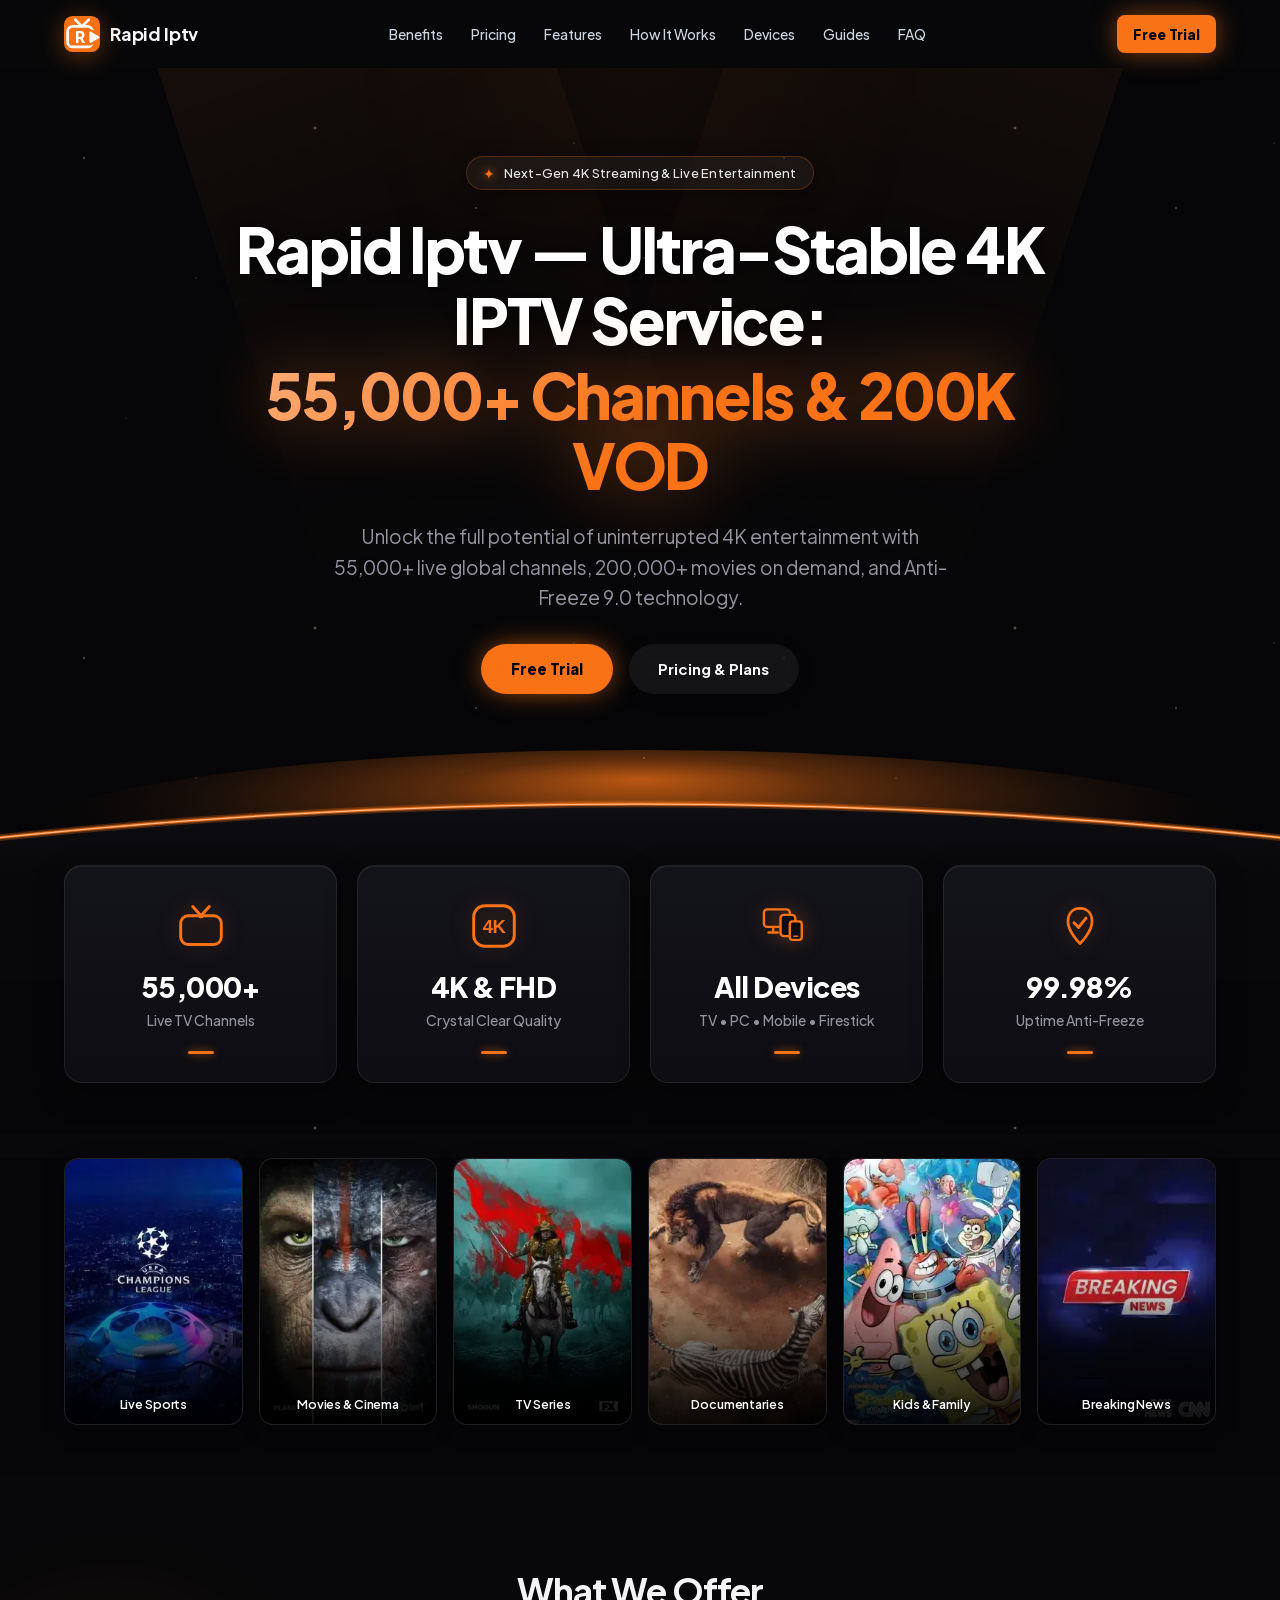
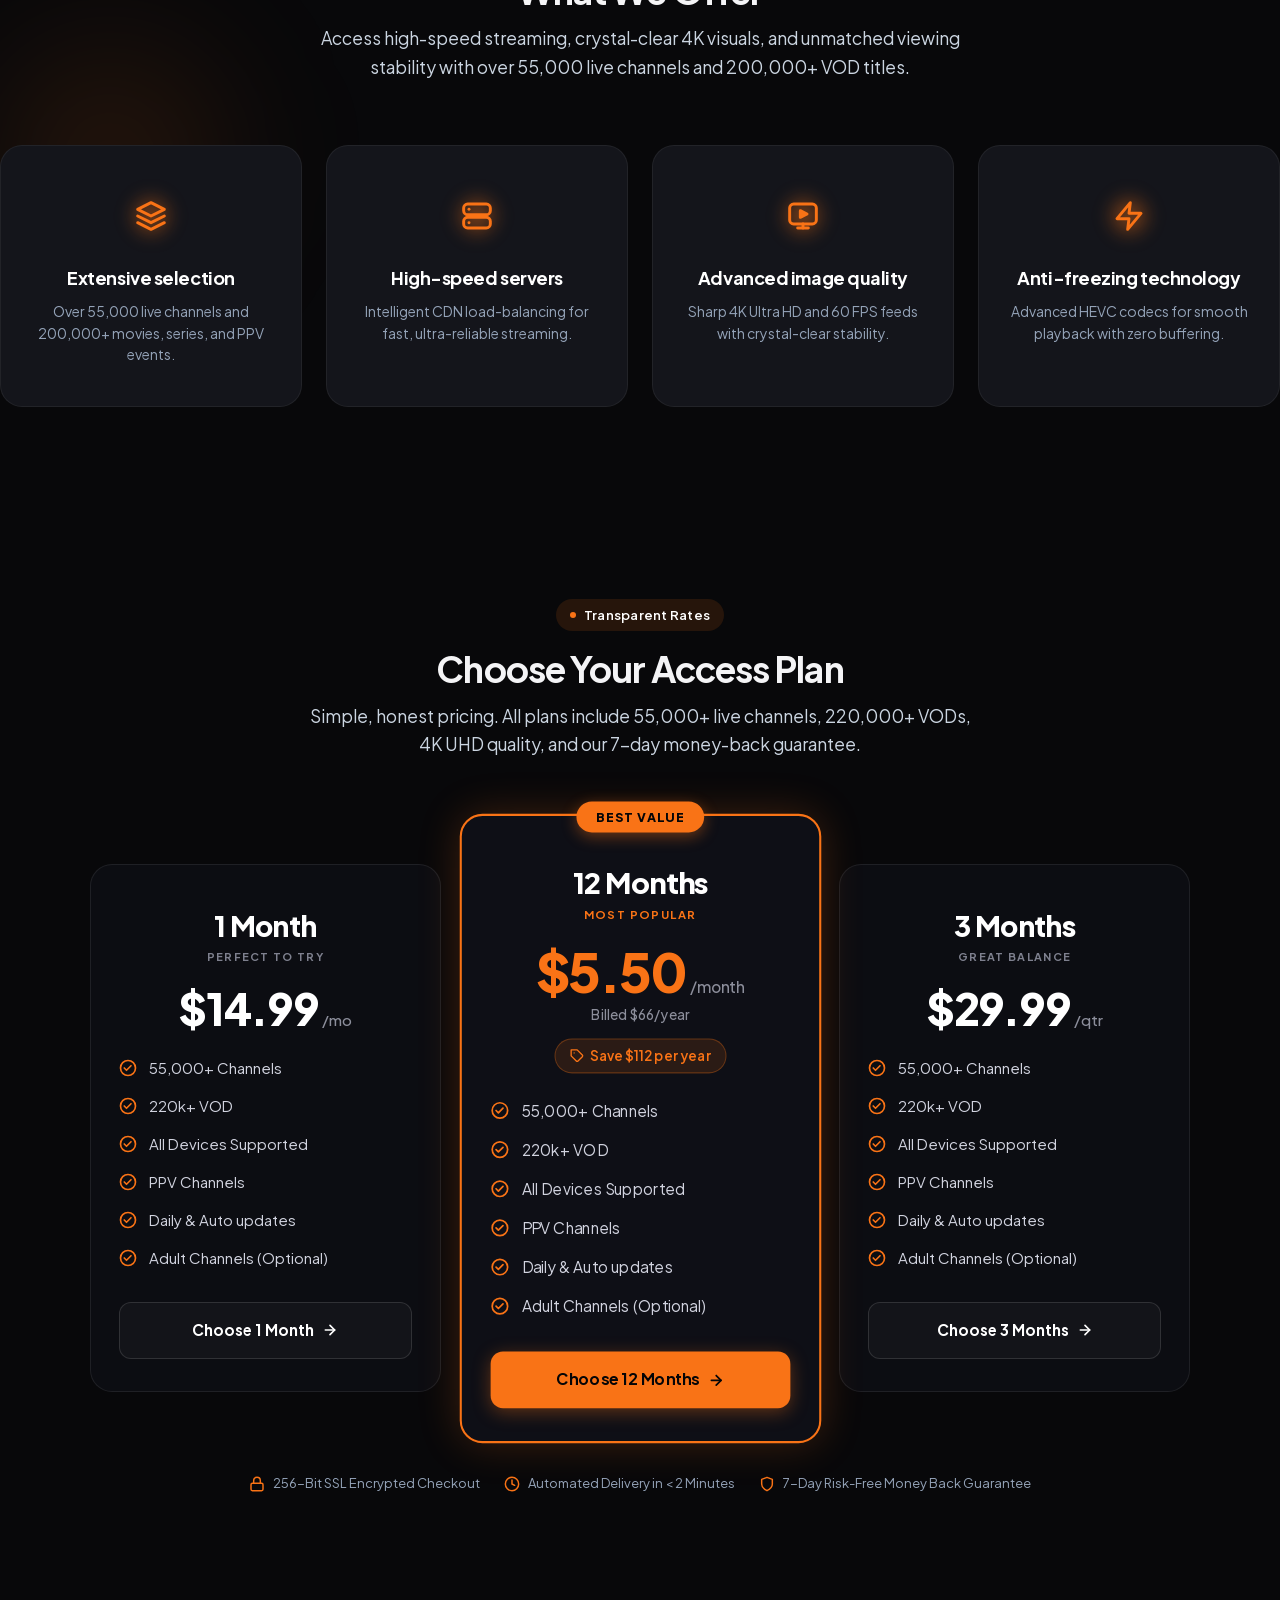
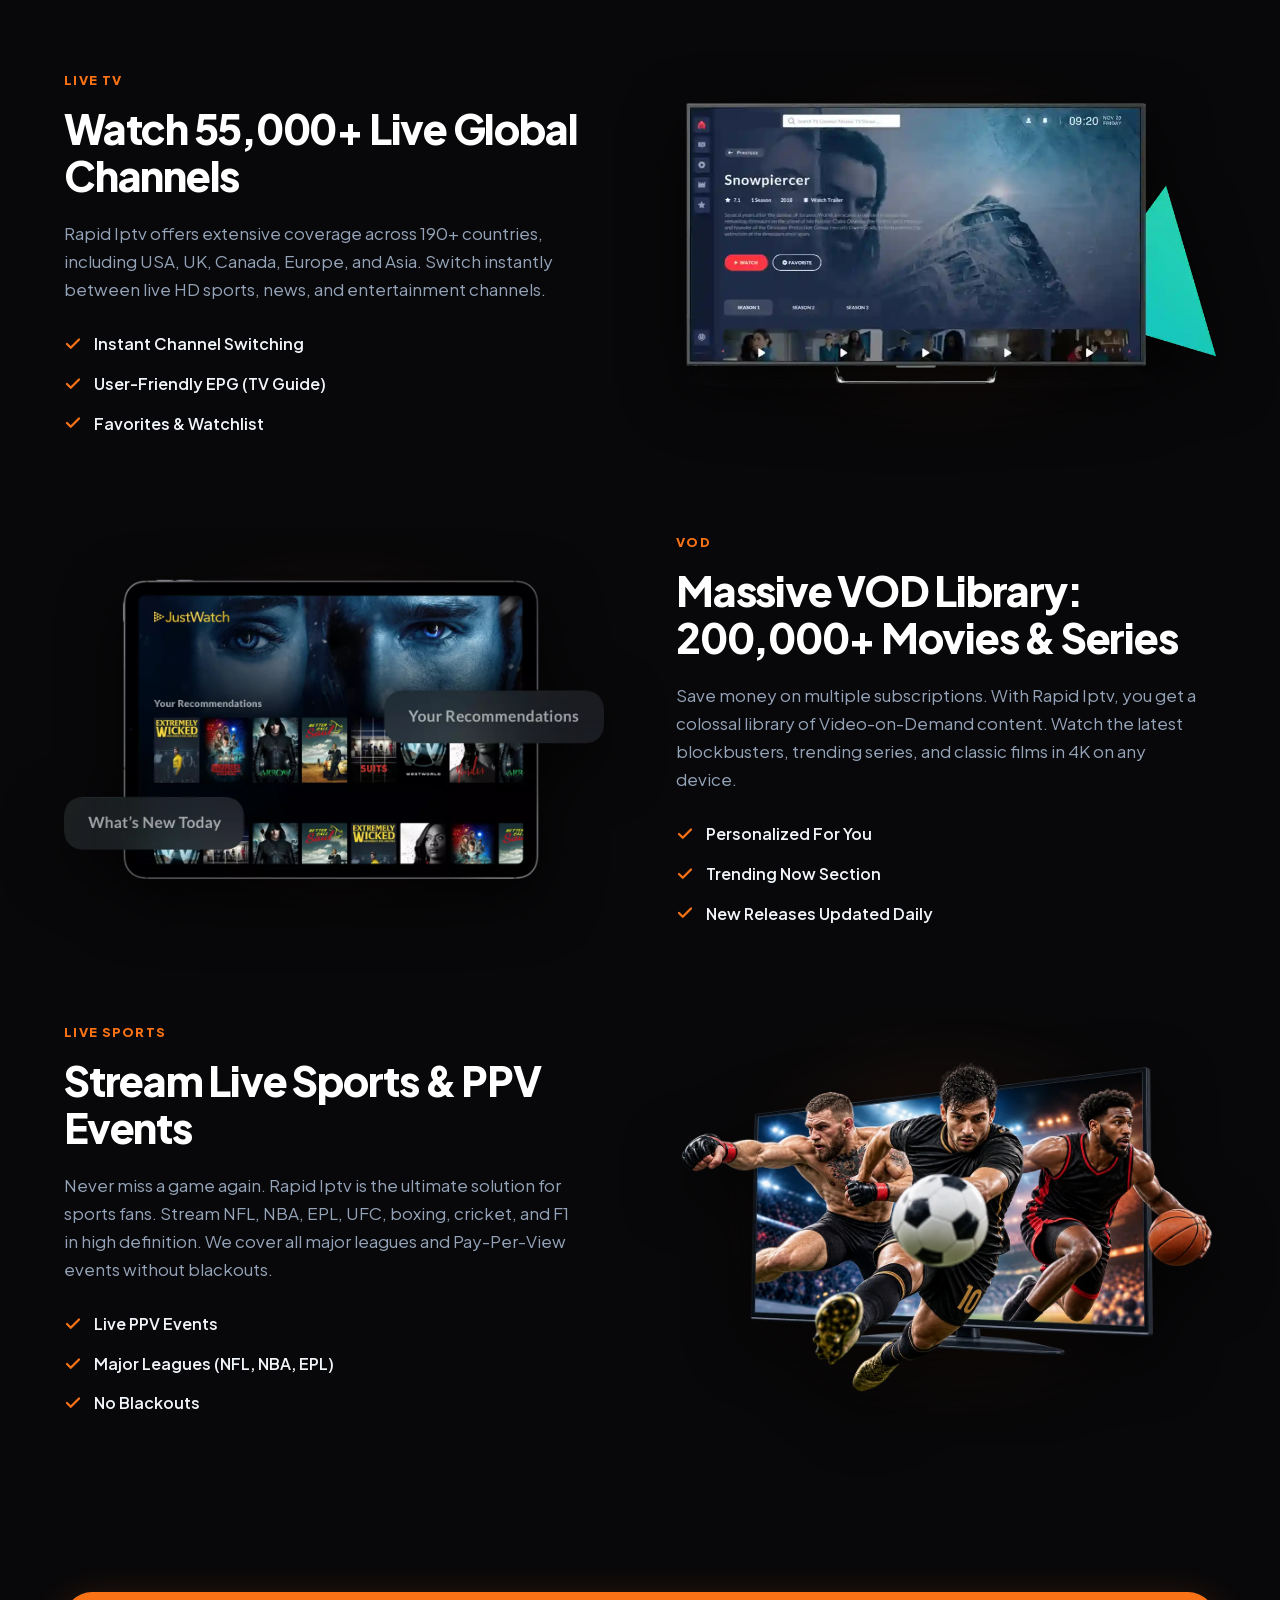
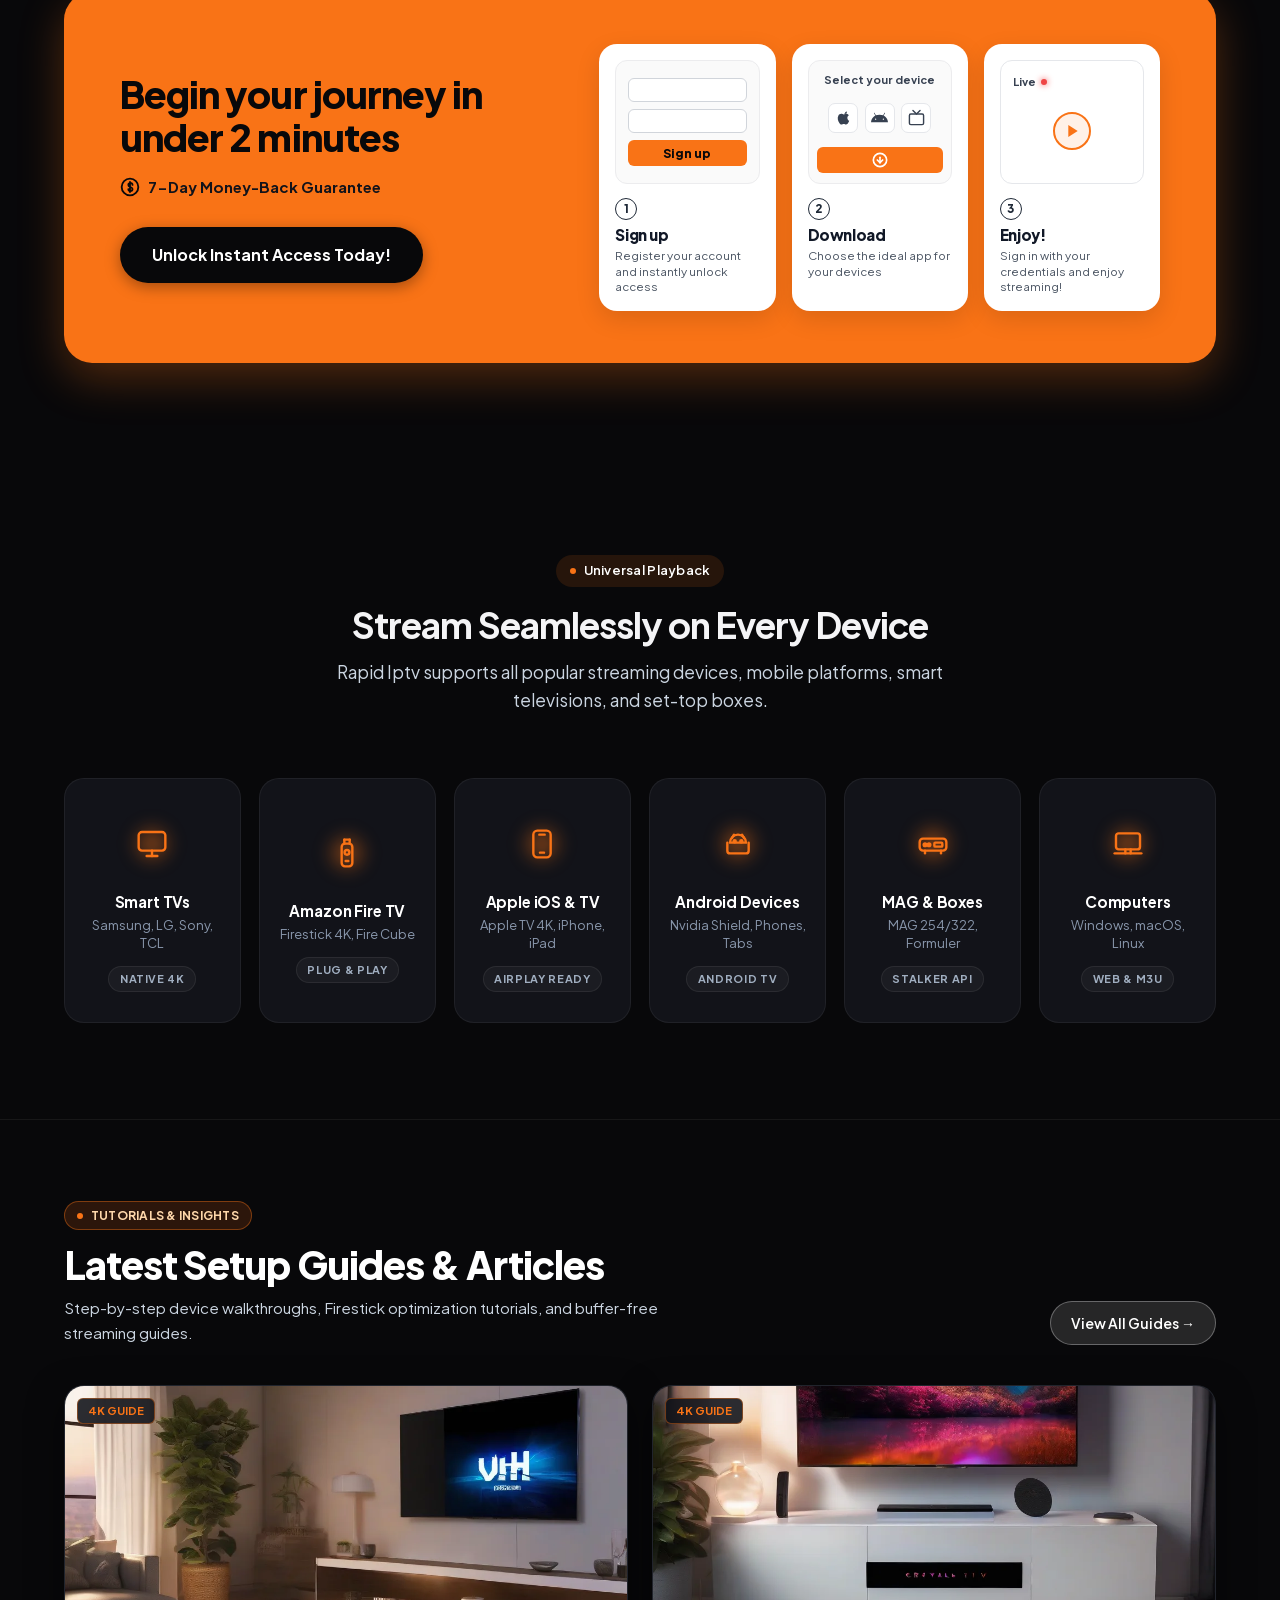
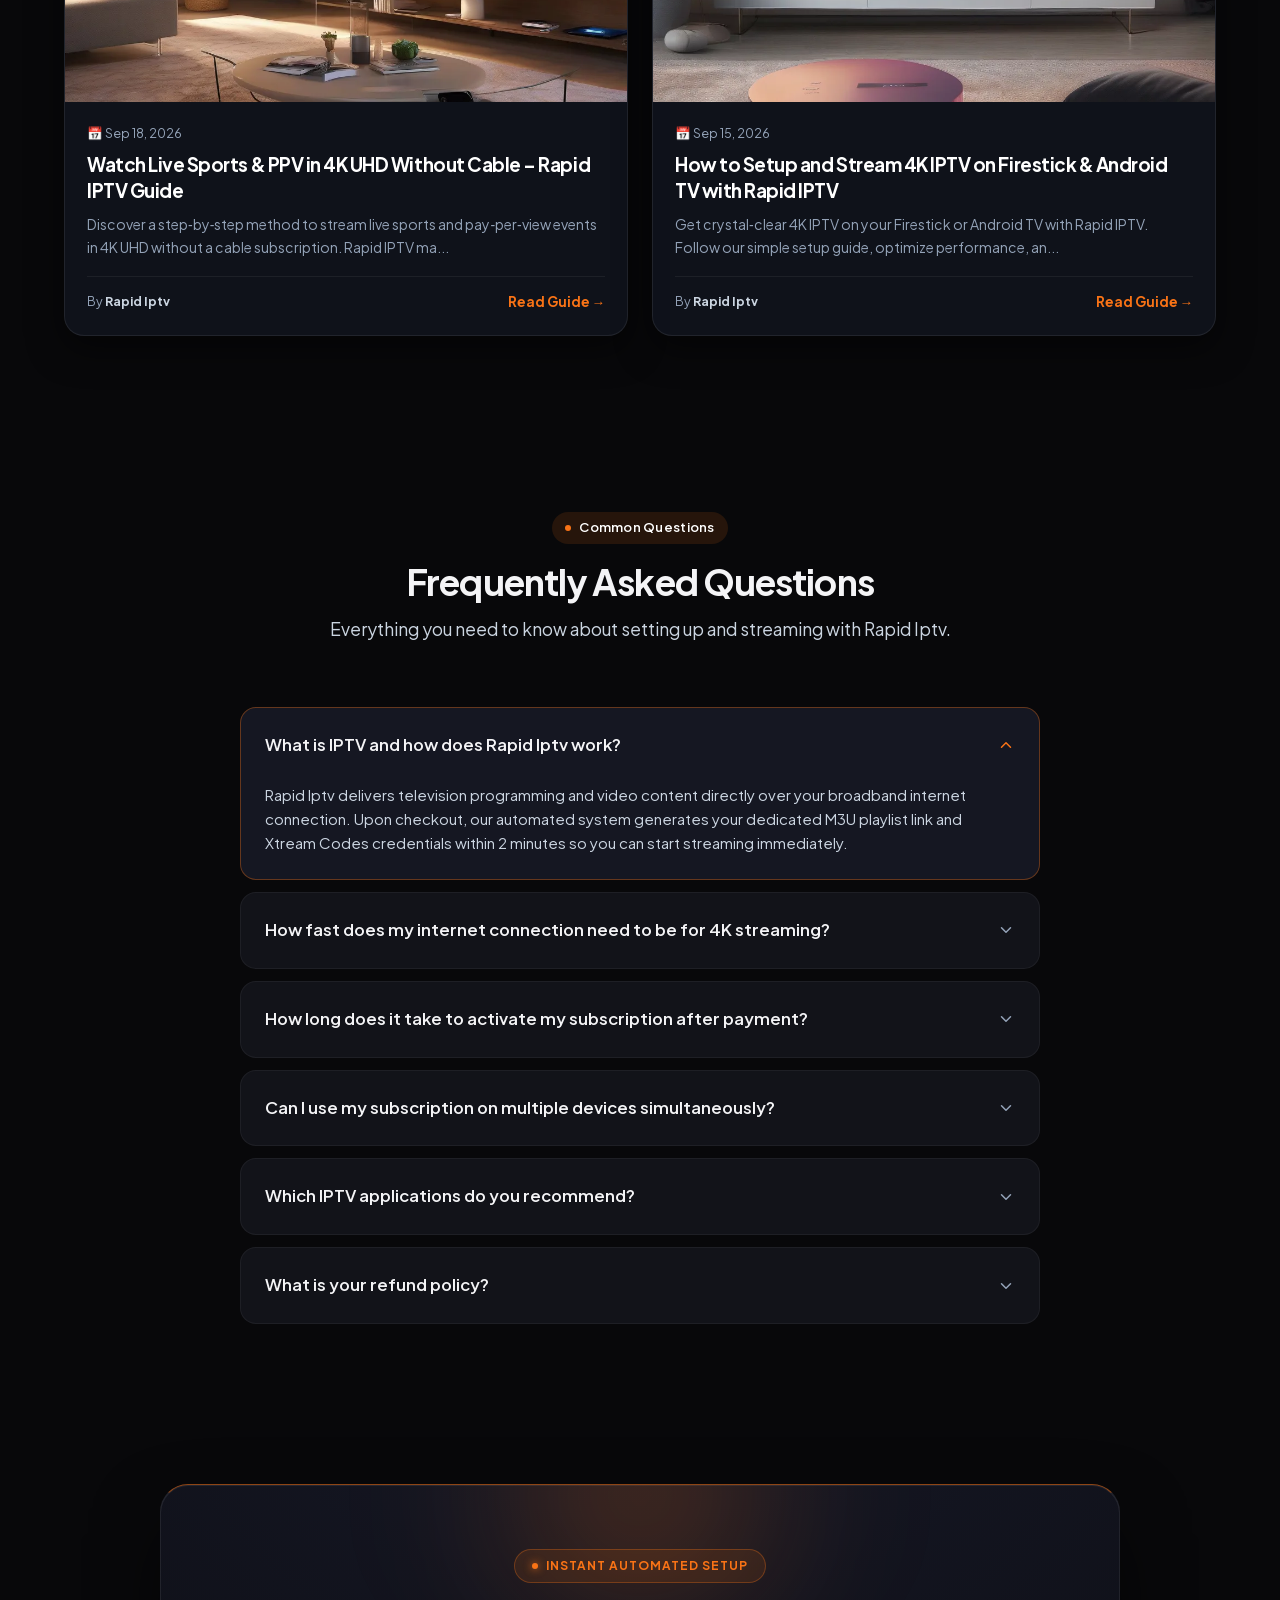
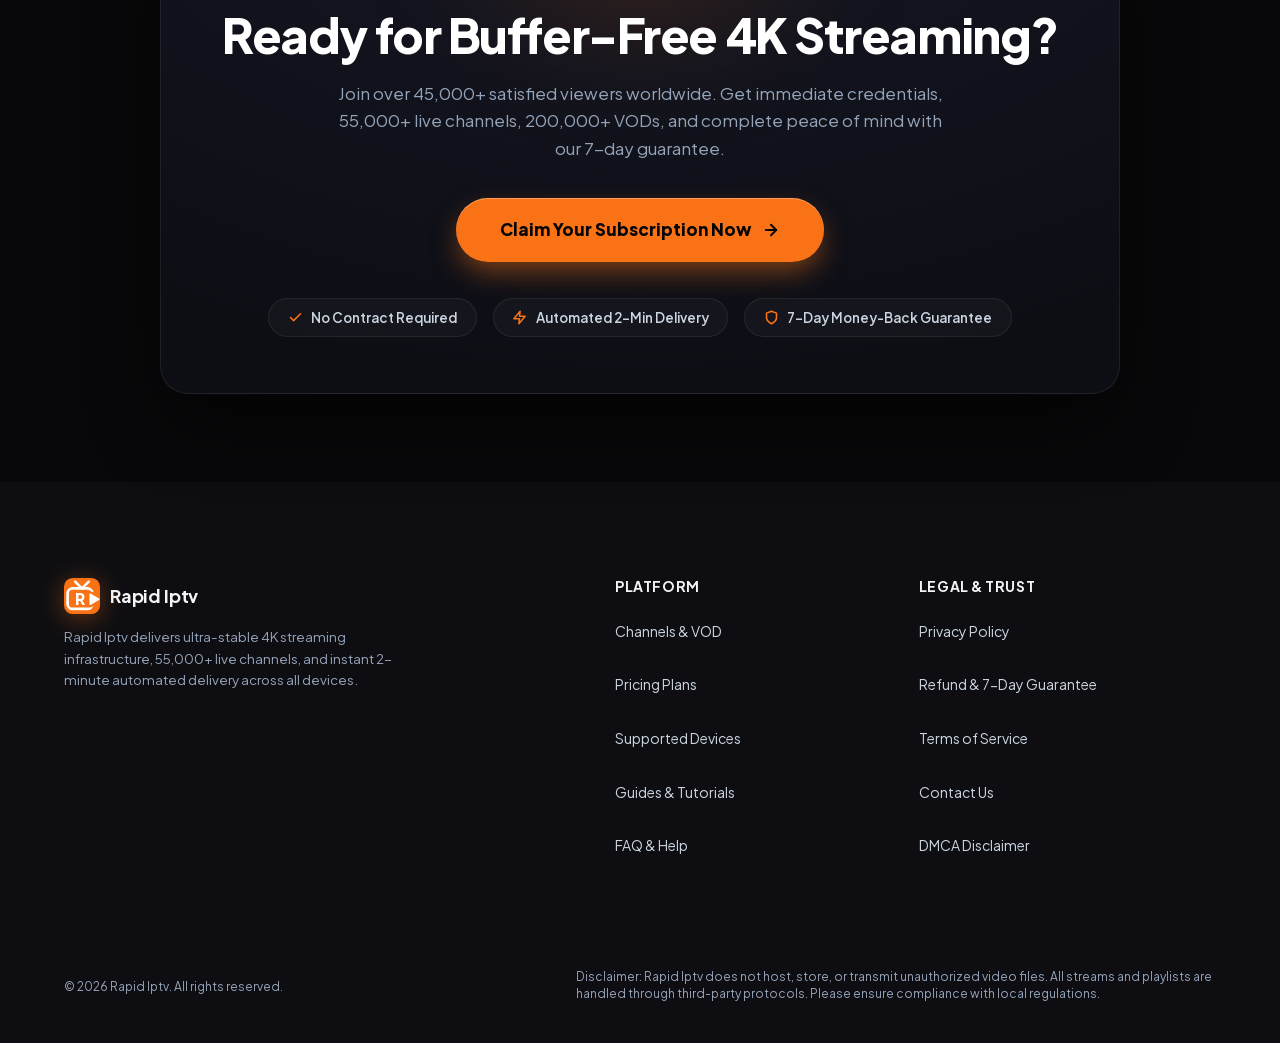
==== index.html @ 529d6c8c "Deploy IPTV site via TVKIX Site Manager [2026-09-18T23:18:57.773Z]" ====
<!DOCTYPE html>
<html lang="en" style="background-color:#08080a;color:#f4f4f6;">
<head>
  <meta charset="UTF-8">
  <meta name="viewport" content="width=device-width, initial-scale=1.0">
  
  <!-- Primary SEO Meta Tags -->
  <title>Ultra-Stable 4K IPTV Service | 55,000+ Live Channels | Rapid Iptv</title>
  <meta name="description" content="Stream 55,000+ live premium channels and 200,000+ 4K movies with Rapid Iptv. Anti-Freeze 9.0 tech, 99.98% uptime, instant 2-minute activation on all devices.">
  <meta name="robots" content="index, follow, max-snippet:-1, max-image-preview:large, max-video-preview:-1">
  <meta name="format-detection" content="telephone=no">
  <link rel="canonical" href="https://rapid-iptv.shop/">
  <meta name="theme-color" content="#08080a">

  <!-- Pure SVG Dynamic Brand Favicon & App Icons (Google SEO Compliant) -->
  <link rel="icon" type="image/svg+xml" href="data:image/svg+xml;utf8,%3Csvg%20xmlns%3D%22http%3A%2F%2Fwww.w3.org%2F2000%2Fsvg%22%20viewBox%3D%220%200%20100%20100%22%20width%3D%22100%25%22%20height%3D%22100%25%22%3E%0A%20%20%3Cdefs%3E%0A%20%20%20%20%3ClinearGradient%20id%3D%22tvkixBrandGrad%22%20x1%3D%220%25%22%20y1%3D%220%25%22%20x2%3D%22100%25%22%20y2%3D%22100%25%22%3E%0A%20%20%20%20%20%20%3Cstop%20offset%3D%220%25%22%20stop-color%3D%22%23f97316%22%2F%3E%0A%20%20%20%20%20%20%3Cstop%20offset%3D%22100%25%22%20stop-color%3D%22%23f97316%22%2F%3E%0A%20%20%20%20%3C%2FlinearGradient%3E%0A%20%20%20%20%3Cmask%20id%3D%22tvCutout_sr9ptu%22%3E%0A%20%20%20%20%20%20%3Crect%20width%3D%22100%22%20height%3D%22100%22%20fill%3D%22%23ffffff%22%2F%3E%0A%20%20%20%20%20%20%3Cpath%20d%3D%22M%2073.5%2046%20L%2096%2059%20L%2073.5%2072%20Z%22%20fill%3D%22%23000000%22%20stroke%3D%22%23000000%22%20stroke-width%3D%2218.5%22%20stroke-linejoin%3D%22round%22%20stroke-linecap%3D%22round%22%2F%3E%0A%20%20%20%20%3C%2Fmask%3E%0A%20%20%3C%2Fdefs%3E%0A%20%20%3Crect%20width%3D%22100%22%20height%3D%22100%22%20rx%3D%2224%22%20fill%3D%22url(%23tvkixBrandGrad)%22%2F%3E%0A%20%20%3Cpath%20d%3D%22M%2031%2010%20L%2049.5%2029%20L%2069%2010%22%20fill%3D%22none%22%20stroke%3D%22%23ffffff%22%20stroke-width%3D%227%22%20stroke-linecap%3D%22round%22%20stroke-linejoin%3D%22round%22%2F%3E%0A%20%20%3Crect%20x%3D%2210%22%20y%3D%2229%22%20width%3D%2269%22%20height%3D%2257%22%20rx%3D%2214%22%20fill%3D%22none%22%20stroke%3D%22%23ffffff%22%20stroke-width%3D%227.5%22%20stroke-linejoin%3D%22round%22%20stroke-linecap%3D%22round%22%20mask%3D%22url(%23tvCutout_sr9ptu)%22%2F%3E%0A%20%20%3Cpath%20d%3D%22M%2073.5%2046%20L%2096%2059%20L%2073.5%2072%20Z%22%20fill%3D%22%23ffffff%22%20stroke%3D%22%23ffffff%22%20stroke-width%3D%225.5%22%20stroke-linejoin%3D%22round%22%20stroke-linecap%3D%22round%22%2F%3E%0A%20%20%3Ctext%20x%3D%2244%22%20y%3D%2258%22%20font-family%3D%22-apple-system%2C%20BlinkMacSystemFont%2C%20'Plus%20Jakarta%20Sans'%2C%20'Arial%20Black'%2C%20'Montserrat'%2C%20sans-serif%22%20font-size%3D%2244%22%20font-weight%3D%22900%22%20fill%3D%22%23ffffff%22%20text-anchor%3D%22middle%22%20dominant-baseline%3D%22central%22%3ER%3C%2Ftext%3E%0A%3C%2Fsvg%3E">
  <link rel="alternate icon" type="image/svg+xml" href="/assets/favicon.svg">
  <link rel="apple-touch-icon" href="data:image/svg+xml;utf8,%3Csvg%20xmlns%3D%22http%3A%2F%2Fwww.w3.org%2F2000%2Fsvg%22%20viewBox%3D%220%200%20100%20100%22%20width%3D%22100%25%22%20height%3D%22100%25%22%3E%0A%20%20%3Cdefs%3E%0A%20%20%20%20%3ClinearGradient%20id%3D%22tvkixBrandGrad%22%20x1%3D%220%25%22%20y1%3D%220%25%22%20x2%3D%22100%25%22%20y2%3D%22100%25%22%3E%0A%20%20%20%20%20%20%3Cstop%20offset%3D%220%25%22%20stop-color%3D%22%23f97316%22%2F%3E%0A%20%20%20%20%20%20%3Cstop%20offset%3D%22100%25%22%20stop-color%3D%22%23f97316%22%2F%3E%0A%20%20%20%20%3C%2FlinearGradient%3E%0A%20%20%20%20%3Cmask%20id%3D%22tvCutout_sr9ptu%22%3E%0A%20%20%20%20%20%20%3Crect%20width%3D%22100%22%20height%3D%22100%22%20fill%3D%22%23ffffff%22%2F%3E%0A%20%20%20%20%20%20%3Cpath%20d%3D%22M%2073.5%2046%20L%2096%2059%20L%2073.5%2072%20Z%22%20fill%3D%22%23000000%22%20stroke%3D%22%23000000%22%20stroke-width%3D%2218.5%22%20stroke-linejoin%3D%22round%22%20stroke-linecap%3D%22round%22%2F%3E%0A%20%20%20%20%3C%2Fmask%3E%0A%20%20%3C%2Fdefs%3E%0A%20%20%3Crect%20width%3D%22100%22%20height%3D%22100%22%20rx%3D%2224%22%20fill%3D%22url(%23tvkixBrandGrad)%22%2F%3E%0A%20%20%3Cpath%20d%3D%22M%2031%2010%20L%2049.5%2029%20L%2069%2010%22%20fill%3D%22none%22%20stroke%3D%22%23ffffff%22%20stroke-width%3D%227%22%20stroke-linecap%3D%22round%22%20stroke-linejoin%3D%22round%22%2F%3E%0A%20%20%3Crect%20x%3D%2210%22%20y%3D%2229%22%20width%3D%2269%22%20height%3D%2257%22%20rx%3D%2214%22%20fill%3D%22none%22%20stroke%3D%22%23ffffff%22%20stroke-width%3D%227.5%22%20stroke-linejoin%3D%22round%22%20stroke-linecap%3D%22round%22%20mask%3D%22url(%23tvCutout_sr9ptu)%22%2F%3E%0A%20%20%3Cpath%20d%3D%22M%2073.5%2046%20L%2096%2059%20L%2073.5%2072%20Z%22%20fill%3D%22%23ffffff%22%20stroke%3D%22%23ffffff%22%20stroke-width%3D%225.5%22%20stroke-linejoin%3D%22round%22%20stroke-linecap%3D%22round%22%2F%3E%0A%20%20%3Ctext%20x%3D%2244%22%20y%3D%2258%22%20font-family%3D%22-apple-system%2C%20BlinkMacSystemFont%2C%20'Plus%20Jakarta%20Sans'%2C%20'Arial%20Black'%2C%20'Montserrat'%2C%20sans-serif%22%20font-size%3D%2244%22%20font-weight%3D%22900%22%20fill%3D%22%23ffffff%22%20text-anchor%3D%22middle%22%20dominant-baseline%3D%22central%22%3ER%3C%2Ftext%3E%0A%3C%2Fsvg%3E">
  <link rel="manifest" href="site.webmanifest">

  <!-- Open Graph / Facebook -->
  <meta property="og:type" content="website">
  <meta property="og:url" content="https://rapid-iptv.shop/">
  <meta property="og:title" content="Ultra-Stable 4K IPTV Service | 55,000+ Live Channels | Rapid Iptv">
  <meta property="og:description" content="Stream 55,000+ live premium channels and 200,000+ 4K movies with Rapid Iptv. Anti-Freeze 9.0 tech, 99.98% uptime, instant 2-minute activation on all devices.">
  <meta property="og:site_name" content="Rapid Iptv">
  <meta property="og:image" content="https://rapid-iptv.shop/assets/images/og-preview.jpg">
  <meta property="og:image:width" content="1200">
  <meta property="og:image:height" content="630">
  <meta property="og:image:alt" content="Rapid Iptv Ultra-Stable 4K IPTV Streaming Service">

  <!-- Twitter / X -->
  <meta name="twitter:card" content="summary_large_image">
  <meta name="twitter:title" content="Ultra-Stable 4K IPTV Service | 55,000+ Live Channels | Rapid Iptv">
  <meta name="twitter:description" content="Stream 55,000+ live premium channels and 200,000+ 4K movies with Rapid Iptv. Anti-Freeze 9.0 tech, 99.98% uptime, instant 2-minute activation on all devices.">
  <meta name="twitter:image" content="https://rapid-iptv.shop/assets/images/og-preview.jpg">

  <!-- Self-Hosted Critical Variable Font loaded via @font-face with font-display: swap -->

  <!-- Main Stylesheet -->
  <style>
@font-face{font-family:"Plus Jakarta Sans";font-style:normal;font-weight:400 800;font-display:swap;src:url("/assets/fonts/plus-jakarta-sans.woff2") format("woff2");unicode-range:U+0000-00FF,U+0131,U+0152-0153,U+02BB-02BC,U+02C6,U+02DA,U+02DC,U+0304,U+0308,U+0329,U+2000-206F,U+20AC,U+2122,U+2191,U+2193,U+2212,U+2215,U+FEFF,U+FFFD}:root{--bg-page:#08080a;--bg-surface:#0e0e12;--bg-card:#131318;--bg-card-hover:#181820;--bg-subtle:#1c1c24;--border-subtle:transparent;--border-medium:transparent;--border-accent:transparent;--border-highlight:transparent;--accent:#f97316;--accent-hover:#ea580c;--accent-light:rgba(249,115,22,0.12);--accent-text:#fed7aa;--status-green:#22c55e;--status-green-bg:rgba(34,197,94,0.12);--text-primary:#f4f4f6;--text-secondary:#cbd5e1;--text-muted:#94a3b8;--text-inverse:#08080a;--font-family:"Plus Jakarta Sans",-apple-system,BlinkMacSystemFont,"Segoe UI",Roboto,Oxygen,Ubuntu,Cantarell,"Helvetica Neue",sans-serif;--line-height-base:1.6;--line-height-heading:1.2;--space-xs:0.5rem;--space-sm:0.75rem;--space-md:1rem;--space-lg:1.5rem;--space-xl:2.5rem;--space-2xl:4rem;--space-3xl:6rem;--max-width:1200px;--radius-sm:4px;--radius-md:8px;--radius-lg:12px;--radius-full:9999px;--transition-fast:0.15s ease;--transition-normal:0.25s ease}*,*::before,*::after{box-sizing:border-box;margin:0;padding:0}html{font-family:var(--font-family);font-size:16px;line-height:var(--line-height-base);color:var(--text-secondary);background-color:var(--bg-page);scroll-behavior:smooth;-webkit-text-size-adjust:100%;text-rendering:optimizeLegibility}body{min-height:100vh;display:flex;flex-direction:column;background-color:var(--bg-page);color:var(--text-secondary);overflow-x:hidden}h1,h2,h3,h4,h5,h6{color:var(--text-primary);font-weight:700;line-height:var(--line-height-heading);letter-spacing:-0.025em}h1{font-size:clamp(2rem,5vw,3.25rem);font-weight:800;margin-bottom:var(--space-md)}h2{font-size:clamp(1.75rem,3.5vw,2.25rem);margin-bottom:var(--space-sm)}h3{font-size:1.25rem;margin-bottom:var(--space-xs)}p{margin-bottom:var(--space-md)}p:last-child{margin-bottom:0}a{color:inherit;text-decoration:none;transition:color var(--transition-fast)}a:hover{color:var(--text-primary)}ul,ol{list-style:none}:focus-visible{outline:2px solid var(--accent);outline-offset:3px}.container{width:100%;max-width:var(--max-width);margin-inline:auto;padding-inline:var(--space-md)}@media (min-width:768px){.container{padding-inline:var(--space-lg)}}.section{padding-block:var(--space-2xl);border-bottom:none;scroll-margin-top:90px}@media (min-width:768px){.section{padding-block:var(--space-3xl)}}.section-header{text-align:center;max-width:680px;margin-inline:auto;margin-bottom:var(--space-2xl)}.section-header p{color:var(--text-secondary);font-size:1.1rem}.pill-badge{display:inline-flex;align-items:center;gap:0.5rem;padding:0.35rem 0.85rem;font-size:0.8125rem;font-weight:600;letter-spacing:0.02em;color:var(--accent-text);background-color:var(--accent-light);border:none;border-radius:var(--radius-full);margin-bottom:var(--space-md)}.pill-badge .dot{width:6px;height:6px;border-radius:50%;background-color:var(--accent)}.status-pill{display:inline-flex;align-items:center;gap:0.375rem;font-size:0.75rem;font-weight:500;color:#86efac;background-color:var(--status-green-bg);padding:0.25rem 0.625rem;border-radius:var(--radius-full);border:none}.status-pill .indicator{width:6px;height:6px;border-radius:50%;background-color:var(--status-green)}@media (max-width:640px){.header-actions .status-pill{display:none}}.btn{display:inline-flex;align-items:center;justify-content:center;gap:0.5rem;padding:0.75rem 1.5rem;font-size:0.9375rem;font-weight:600;border-radius:var(--radius-md);border:none;cursor:pointer;white-space:nowrap;transition:background-color var(--transition-fast),transform var(--transition-fast);text-decoration:none}.btn:active{transform:translateY(1px)}.btn-primary{background:linear-gradient(135deg,#c2410c 0%,#9a3412 100%);color:#ffffff !important;font-weight:700;border:none}.btn-primary:hover{background-color:var(--accent-hover);color:#ffffff}.btn-secondary{background-color:var(--bg-card);color:var(--text-primary);border:none}.btn-secondary:hover{background-color:var(--bg-subtle);color:#ffffff}.btn-block{width:100%}.btn-sm{padding:0.5rem 1rem;font-size:0.875rem}.btn-group{display:flex;flex-direction:column;gap:0.75rem;width:100%}@media (min-width:480px){.btn-group{flex-direction:row;justify-content:center;width:auto}}.site-header{position:sticky;top:0;z-index:100;background-color:rgba(8,8,10,0.95);border-bottom:none;backdrop-filter:blur(8px);-webkit-backdrop-filter:blur(8px)}.header-container{display:flex;align-items:center;justify-content:space-between;height:68px}.brand-logo{display:flex;align-items:center;gap:0.625rem;font-size:1.125rem;font-weight:700;color:var(--text-primary);letter-spacing:-0.01em}.logo-icon{display:inline-flex;align-items:center;justify-content:center;width:32px;height:32px;background-color:var(--accent);color:#ffffff;border-radius:var(--radius-sm);font-weight:900;font-size:1rem}.brand-accent{color:var(--accent)}.nav-menu{display:none}@media (min-width:900px){.nav-menu{display:flex;align-items:center;gap:1.75rem}}.nav-link{font-size:0.875rem;font-weight:500;color:var(--text-secondary)}.nav-link:hover{color:var(--text-primary)}.header-actions{display:flex;align-items:center;gap:0.875rem}.menu-toggle{display:flex;flex-direction:column;justify-content:center;gap:5px;width:38px;height:38px;padding:8px;background-color:var(--bg-card);border:none;border-radius:var(--radius-sm);cursor:pointer;color:var(--text-primary)}@media (min-width:900px){.menu-toggle{display:none}}.menu-bar{display:block;width:100%;height:2px;background-color:var(--text-primary);transition:transform var(--transition-fast),opacity var(--transition-fast)}.menu-toggle[aria-expanded="true"] .menu-bar:nth-child(1){transform:translateY(7px) rotate(45deg)}.menu-toggle[aria-expanded="true"] .menu-bar:nth-child(2){opacity:0}.menu-toggle[aria-expanded="true"] .menu-bar:nth-child(3){transform:translateY(-7px) rotate(-45deg)}.mobile-nav{display:none;position:fixed;top:68px;left:0;right:0;bottom:0;background-color:#08080a;border-bottom:none;padding:var(--space-xl) var(--space-lg);flex-direction:column;gap:var(--space-md);z-index:999;overflow-y:auto}.mobile-nav.is-open{display:flex}@media (min-width:900px){.mobile-nav{display:none !important}}.mobile-nav-link{font-size:1.125rem;font-weight:600;color:var(--text-primary);padding-block:0.5rem;border-bottom:none}.hero-section{position:relative;background-color:#060608;padding-top:clamp(3.5rem,7vw,5.5rem);padding-bottom:clamp(2rem,4vw,3.5rem);text-align:center;overflow:hidden}.hero-cosmic-backdrop{position:absolute;inset:0;pointer-events:none;overflow:hidden;z-index:1;contain:strict}.light-ray{position:absolute;top:-120px;width:380px;height:600px;opacity:0.16;transform-origin:top center;pointer-events:none;will-change:transform}.light-ray-left{left:10%;background:linear-gradient(180deg,rgba(255,140,60,0.5) 0%,rgba(255,90,20,0.08) 60%,transparent 100%);transform:rotate(-18deg)}.light-ray-right{right:10%;background:linear-gradient(180deg,rgba(255,140,60,0.45) 0%,rgba(255,90,20,0.08) 60%,transparent 100%);transform:rotate(18deg)}.light-ray-center{left:50%;transform:translateX(-50%);width:550px;height:480px;background:radial-gradient(ellipse at top,rgba(255,107,43,0.2) 0%,rgba(255,80,10,0.05) 50%,transparent 80%);opacity:0.35}.cosmic-stars{position:absolute;inset:0;background-image:radial-gradient(1.5px 1.5px at 12% 18%,rgba(255,255,255,0.65),transparent),radial-gradient(1px 1px at 28% 42%,rgba(255,255,255,0.45),transparent),radial-gradient(2px 2px at 45% 12%,rgba(255,210,170,0.75),transparent),radial-gradient(1.5px 1.5px at 68% 28%,rgba(255,255,255,0.55),transparent),radial-gradient(1px 1px at 82% 15%,rgba(255,255,255,0.45),transparent),radial-gradient(1.5px 1.5px at 92% 38%,rgba(255,210,170,0.65),transparent),radial-gradient(1px 1px at 18% 70%,rgba(255,255,255,0.35),transparent),radial-gradient(1.5px 1.5px at 84% 68%,rgba(255,255,255,0.4),transparent);background-repeat:repeat;background-size:700px 500px;opacity:0.7}.hero-container{position:relative;z-index:3}.hero-content{max-width:860px;margin-inline:auto;display:flex;flex-direction:column;align-items:center}.hero-badge-pill{display:inline-flex;align-items:center;gap:0.5rem;padding:0.35rem 1rem;background:rgba(255,255,255,0.05);border:none;border-radius:var(--radius-full);font-size:0.8125rem;font-weight:500;letter-spacing:0.02em;color:#e4e4e7;margin-bottom:1.5rem;backdrop-filter:blur(12px);-webkit-backdrop-filter:blur(12px);box-shadow:0 4px 20px rgba(0,0,0,0.4);transition:background-color var(--transition-fast),transform var(--transition-fast)}.hero-badge-pill:hover{background:rgba(255,255,255,0.08);transform:translateY(-1px)}.badge-spark{color:#f97316;font-size:0.875rem;text-shadow:0 0 10px rgba(249,115,22,0.9),0 0 20px rgba(249,115,22,0.5);line-height:1}.hero-title{display:flex;flex-direction:column;align-items:center;gap:0.25rem;font-size:clamp(2.1rem,5.2vw,3.85rem);font-weight:800;line-height:1.15;letter-spacing:-0.035em;margin-bottom:1.25rem}.title-top{color:#ffffff;text-shadow:0 2px 20px rgba(0,0,0,0.8)}.title-bottom{color:#ff6e2e;background:linear-gradient(135deg,#ff7a30 0%,#f95716 50%,#ea580c 100%);-webkit-background-clip:text;-webkit-text-fill-color:transparent;background-clip:text;filter:drop-shadow(0 0 35px rgba(249,115,22,0.45))}.hero-description{font-size:clamp(1rem,2vw,1.1875rem);color:#9494a0;line-height:1.6;max-width:640px;margin-inline:auto;margin-bottom:2rem}.hero-btn-group{display:flex;flex-direction:row;align-items:center;justify-content:center;gap:1rem;flex-wrap:wrap;margin-bottom:2.5rem}.btn-pill{display:inline-flex;align-items:center;justify-content:center;gap:0.5rem;padding:0.8rem 1.85rem;font-size:0.9375rem;font-weight:600;border-radius:var(--radius-full);border:none;cursor:pointer;white-space:nowrap}.btn-pill,.btn-pill span,.btn-pill:link,.btn-pill:visited{text-decoration:none}.btn-pill-primary,.btn-pill-primary span,.btn-pill-primary:link,.btn-pill-primary:visited{background:var(--accent);color:#050507 !important;font-weight:800 !important;border:none;box-shadow:0 0 25px rgba(249,115,22,0.45),0 4px 14px rgba(0,0,0,0.4)}.btn-pill-primary:hover,.btn-pill-primary:hover span{transform:translateY(-2px) scale(1.02);box-shadow:0 0 35px rgba(249,115,22,0.7),0 6px 22px rgba(0,0,0,0.5);color:#000000 !important}.btn-pill-glass{background-color:rgba(255,255,255,0.06);color:#f8fafc !important;border:none;backdrop-filter:blur(12px);-webkit-backdrop-filter:blur(12px);box-shadow:0 4px 15px rgba(0,0,0,0.3)}.btn-pill-glass span{color:#f8fafc !important}.btn-pill-glass:hover{background-color:rgba(255,255,255,0.12);color:#ffffff !important;transform:translateY(-2px);box-shadow:0 6px 20px rgba(0,0,0,0.4)}.hero-horizon{position:relative;width:100%;margin-top:1rem;margin-bottom:-15px;overflow:visible;pointer-events:none;z-index:2;display:flex;justify-content:center}.horizon-svg{width:100%;height:clamp(140px,18vw,240px);display:block;overflow:visible}.hero-metrics-container{position:relative;z-index:3;margin-top:-115px}@media (max-width:640px){.hero-metrics-container{margin-top:-50px}.hero-btn-group{flex-direction:column;width:100%;max-width:320px;margin-inline:auto}.btn-pill{width:100%}.horizon-svg{height:120px}}.metrics-grid{display:grid;grid-template-columns:repeat(2,1fr);gap:1rem;margin-top:0}@media (min-width:860px){.metrics-grid{grid-template-columns:repeat(4,1fr);gap:1.25rem}}.metric-card{position:relative;background-color:#0c0c11;background:linear-gradient(180deg,#13131a 0%,#0d0d12 100%);border:1px solid rgba(255,255,255,0.08);border-radius:18px;padding:2.25rem 1rem 1.75rem 1rem;display:flex;flex-direction:column;align-items:center;justify-content:center;text-align:center;box-shadow:0 10px 30px rgba(0,0,0,0.4),inset 0 1px 0 rgba(255,255,255,0.06);transition:transform var(--transition-normal),box-shadow var(--transition-normal),border-color var(--transition-normal),background-color var(--transition-normal)}.metric-card:hover{transform:translateY(-3px);background-color:#101016;border-color:rgba(255,106,26,0.4);box-shadow:0 14px 40px rgba(0,0,0,0.55),0 0 25px rgba(249,115,22,0.15)}.metric-icon-wrap{display:flex;align-items:center;justify-content:center;width:56px;height:48px;max-width:56px;max-height:48px;background:transparent;border:none;margin-inline:auto;margin-bottom:1.25rem;overflow:visible;flex-shrink:0}.metric-icon-art{width:56px !important;height:48px !important;max-width:56px !important;max-height:48px !important;display:block;flex-shrink:0;filter:drop-shadow(0 0 10px rgba(255,106,26,0.22));transition:transform var(--transition-fast),filter var(--transition-fast)}.metric-card:hover .metric-icon-art{transform:scale(1.06);filter:drop-shadow(0 0 16px rgba(255,106,26,0.5))}.metric-val{font-size:clamp(1.35rem,2.2vw,1.85rem);font-weight:800;color:#ffffff;letter-spacing:-0.02em;line-height:1.2}.metric-val .accent-mark{color:#ff6a1a;margin-left:2px}.metric-label{font-size:clamp(0.78rem,1.15vw,0.875rem);color:#94949e;margin-top:0.45rem;line-height:1.4;font-weight:500}.metric-dash{display:block;width:26px;height:3px;border-radius:var(--radius-full);background-color:#ff6a1a;margin-top:1.25rem;box-shadow:0 0 8px rgba(255,106,26,0.5)}@media (max-width:640px){.metrics-grid{gap:0.65rem}.metric-card{padding:1.5rem 0.6rem 1.25rem 0.6rem;border-radius:14px}.metric-icon-wrap{height:44px;margin-bottom:0.85rem}.metric-icon-art{width:44px;height:38px}.metric-val{font-size:1.15rem}.metric-label{font-size:0.72rem}.metric-dash{margin-top:0.85rem;width:20px}}.hero-categories-section{position:relative;background-color:#060608;padding-bottom:2rem}.hero-categories-container{position:relative;z-index:3;margin-top:1.5rem;margin-bottom:1rem}.category-cards-grid{display:grid;grid-template-columns:repeat(3,1fr);gap:0.65rem}@media (min-width:860px){.category-cards-grid{grid-template-columns:repeat(6,1fr);gap:1rem}}.category-card{position:relative;display:flex;flex-direction:column;border-radius:14px;overflow:hidden;background-color:#0c0c11;border:1px solid rgba(255,255,255,0.08);text-decoration:none;cursor:pointer;box-shadow:0 6px 20px rgba(0,0,0,0.4);transition:transform var(--transition-normal),box-shadow var(--transition-normal),border-color var(--transition-normal)}.category-card:hover{transform:translateY(-4px) scale(1.02);border-color:rgba(255,106,26,0.45);box-shadow:0 12px 30px rgba(0,0,0,0.6),0 0 20px rgba(255,106,26,0.22)}.category-card-media{position:relative;width:100%;aspect-ratio:2 / 3;overflow:hidden;border-radius:14px;background-color:#08080a}.category-card-media img{width:100%;height:100%;object-fit:cover;display:block;transition:transform 0.45s cubic-bezier(0.16,1,0.3,1)}.category-card:hover .category-card-media img{transform:scale(1.07)}.category-card-overlay{position:absolute;inset:0;background:linear-gradient(180deg,transparent 40%,rgba(0,0,0,0.65) 75%,rgba(0,0,0,0.92) 100%);pointer-events:none}.category-card-label{position:absolute;bottom:0.55rem;left:0.25rem;right:0.25rem;text-align:center;font-size:0.78rem;font-weight:600;color:#ffffff;letter-spacing:-0.01em;text-shadow:0 1px 4px rgba(0,0,0,0.9);pointer-events:none;white-space:nowrap;overflow:hidden;text-overflow:ellipsis;padding-inline:4px;transition:color var(--transition-fast)}.category-card:hover .category-card-label{color:#ff7a30}@media (max-width:640px){.hero-categories-container{margin-top:0.85rem;margin-bottom:0.5rem}.category-cards-grid{gap:0.45rem}.category-card{border-radius:10px}.category-card-media{border-radius:10px}.category-card-label{font-size:0.65rem;bottom:0.35rem}}.what-we-offer-section{position:relative;overflow:hidden}.what-we-offer-section::before{content:"";position:absolute;top:15%;left:-80px;width:380px;height:380px;background:radial-gradient(circle,rgba(255,106,26,0.14) 0%,rgba(255,106,26,0.03) 50%,transparent 70%);filter:blur(60px);pointer-events:none;z-index:0}.benefits-grid{position:relative;z-index:1;display:grid;grid-template-columns:1fr;gap:1.25rem}@media (min-width:640px){.benefits-grid{grid-template-columns:repeat(2,1fr)}}@media (min-width:1024px){.benefits-grid{grid-template-columns:repeat(4,1fr);gap:1.5rem}}.benefit-card{background-color:#14151b;border:1px solid rgba(255,255,255,0.06);border-radius:22px;padding:2.5rem 1.5rem;display:flex;flex-direction:column;align-items:center;text-align:center;height:100%;transition:transform 0.25s ease,border-color 0.25s ease,box-shadow 0.25s ease,background-color 0.25s ease}.benefit-card:hover{background-color:#181a22;border-color:rgba(255,106,26,0.35);transform:translateY(-4px);box-shadow:0 16px 36px -10px rgba(0,0,0,0.6),0 0 24px rgba(255,106,26,0.12)}.benefit-icon-wrapper{position:relative;width:60px;height:60px;display:flex;align-items:center;justify-content:center;color:#ff6a1a;margin-bottom:1.25rem;flex-shrink:0}.benefit-icon-glow{position:absolute;top:50%;left:50%;transform:translate(-50%,-50%);width:48px;height:48px;border-radius:50%;background:radial-gradient(circle,rgba(255,106,26,0.55) 0%,rgba(255,106,26,0.18) 50%,transparent 75%);filter:blur(8px);pointer-events:none;z-index:0}.benefit-icon-wrapper svg{position:relative;z-index:1;width:32px;height:32px;color:#ff6a1a}.benefit-title{font-size:1.125rem;font-weight:700;color:#ffffff;margin-bottom:0.75rem;line-height:1.3}.benefit-desc{font-size:0.875rem;color:#94a3b8;line-height:1.55;margin:0;max-width:250px}.features-showcase-section{padding:5rem 0;position:relative;overflow:hidden}.features-showcase{display:flex;flex-direction:column;gap:6rem}.feature-split-row{display:grid;grid-template-columns:1fr;align-items:center;gap:2.5rem}@media (min-width:992px){.feature-split-row{grid-template-columns:1fr 1fr;gap:4.5rem}.feature-split-row-reverse .feature-split-content{order:2}.feature-split-row-reverse .feature-split-media{order:1}}.feature-split-content{display:flex;flex-direction:column;justify-content:center}.feature-badge-tag{display:inline-block;font-size:0.8125rem;font-weight:800;text-transform:uppercase;letter-spacing:0.1em;color:#ff6a1a;margin-bottom:0.875rem}.feature-split-title{font-size:clamp(2rem,3.2vw,2.75rem);font-weight:800;line-height:1.15;letter-spacing:-0.03em;color:#ffffff;margin:0 0 1.25rem 0}.feature-split-desc{font-size:1.0625rem;line-height:1.65;color:#94a3b8;margin:0 0 1.75rem 0;max-width:520px}.feature-split-list{list-style:none;padding:0;margin:0;display:flex;flex-direction:column;gap:0.875rem}.feature-split-item{display:flex;align-items:center;gap:0.75rem;font-size:1rem;font-weight:600;color:#f1f5f9}.feature-check-icon{display:inline-flex;align-items:center;justify-content:center;color:#ff6a1a;flex-shrink:0}.feature-check-icon svg{width:18px;height:18px}.feature-split-media{position:relative;display:flex;justify-content:center;align-items:center}.feature-media-wrapper{position:relative;width:100%;max-width:620px;display:flex;align-items:center;justify-content:center}.feature-media-ambient{position:absolute;top:50%;left:50%;transform:translate(-50%,-50%);width:80%;height:80%;background:radial-gradient(circle,rgba(255,106,26,0.16) 0%,rgba(255,106,26,0.03) 60%,transparent 80%);filter:blur(50px);pointer-events:none;z-index:0}.feature-mockup-img{position:relative;z-index:1;width:100%;max-width:100%;height:auto;display:block;object-fit:contain;filter:drop-shadow(0 20px 30px rgba(0,0,0,0.65));transition:transform 0.35s cubic-bezier(0.16,1,0.3,1),filter 0.35s ease}.feature-mockup-img:hover{transform:translateY(-6px) scale(1.02);filter:drop-shadow(0 28px 42px rgba(0,0,0,0.8)) drop-shadow(0 0 25px rgba(255,106,26,0.22))}@media (max-width:768px){.features-showcase-section{padding:3.5rem 0}.features-showcase{gap:4rem}.feature-split-title{font-size:1.75rem}.feature-split-desc{font-size:0.9375rem;margin-bottom:1.25rem}.feature-split-item{font-size:0.9375rem}}.journey-banner{background:linear-gradient(135deg,#ff5500 0%,#ff6a1a 50%,#ff8833 100%);border-radius:28px;padding:3.25rem 3.5rem;display:grid;grid-template-columns:1fr;gap:2.5rem;align-items:center;position:relative;overflow:hidden;box-shadow:0 15px 45px rgba(255,106,26,0.22)}@media (min-width:1024px){.journey-banner{grid-template-columns:1fr 1.3fr;gap:3rem}}.journey-cta-col{display:flex;flex-direction:column;align-items:flex-start}.journey-title{font-size:2.35rem;font-weight:800;color:#08080a;line-height:1.15;letter-spacing:-0.025em;margin-bottom:1rem}.journey-guarantee{display:inline-flex;align-items:center;gap:0.5rem;font-size:0.9375rem;font-weight:700;color:#12131a;margin-bottom:1.75rem}.journey-guarantee svg{flex-shrink:0;color:#08080a}.journey-btn{display:inline-flex;align-items:center;justify-content:center;background-color:#08080a;color:#ffffff;font-size:1rem;font-weight:700;padding:0.95rem 2rem;border-radius:100px;text-decoration:none;box-shadow:0 4px 15px rgba(0,0,0,0.35);transition:transform var(--transition-fast),background-color var(--transition-fast),box-shadow var(--transition-fast)}.journey-btn:hover{background-color:#1a1b24;transform:translateY(-2px);box-shadow:0 6px 20px rgba(0,0,0,0.45)}.journey-steps-grid{display:grid;grid-template-columns:1fr;gap:1.25rem}@media (min-width:640px){.journey-steps-grid{grid-template-columns:repeat(3,1fr);gap:1rem}}.journey-step-card{background-color:#ffffff;border-radius:18px;padding:1rem;display:flex;flex-direction:column;box-shadow:0 8px 24px rgba(0,0,0,0.12);transition:transform var(--transition-fast),box-shadow var(--transition-fast)}.journey-step-card:hover{transform:translateY(-4px);box-shadow:0 12px 28px rgba(0,0,0,0.18)}.journey-mockup{background-color:#fafafa;border:1.5px solid #ececee;border-radius:12px;height:124px;padding:0.75rem;margin-bottom:0.875rem;display:flex;flex-direction:column;justify-content:center;position:relative;overflow:hidden}.mockup-signup{gap:0.45rem}.mockup-input-box{height:24px;width:100%;border:1.5px solid #d1d5db;border-radius:6px;background-color:#ffffff}.mockup-submit-btn{height:26px;width:100%;background:var(--accent);color:#08080a;border-radius:6px;font-size:0.75rem;font-weight:800;display:flex;align-items:center;justify-content:center}.mockup-download{justify-content:space-between;padding:0.65rem 0.5rem}.mockup-subheading{font-size:0.6875rem;font-weight:700;color:#374151;text-align:center}.mockup-device-tiles{display:flex;align-items:center;justify-content:center;gap:0.4rem}.mockup-tile{width:30px;height:30px;border:1.5px solid #e5e7eb;border-radius:7px;background-color:#ffffff;display:flex;align-items:center;justify-content:center;color:#374151}.mockup-download-btn{height:26px;width:100%;background:var(--accent);color:#ffffff;border-radius:6px;display:flex;align-items:center;justify-content:center}.mockup-enjoy{justify-content:space-between;border:1.5px solid #e5e7eb;background-color:#ffffff}.mockup-live-indicator{display:flex;align-items:center;gap:0.3rem;font-size:0.6875rem;font-weight:700;color:#374151}.mockup-live-indicator .live-dot{width:6px;height:6px;border-radius:50%;background-color:#ef4444;box-shadow:0 0 6px #ef4444}.mockup-play-center{margin:auto;width:38px;height:38px;border:2px solid var(--accent);border-radius:50%;display:flex;align-items:center;justify-content:center;color:var(--accent);background-color:rgba(255,106,26,0.08)}.mockup-play-center svg{margin-left:2px}.journey-step-footer{display:flex;flex-direction:column;align-items:flex-start}.journey-step-num{width:22px;height:22px;border:1.5px solid #1f2937;border-radius:50%;display:inline-flex;align-items:center;justify-content:center;font-size:0.725rem;font-weight:800;color:#1f2937;margin-bottom:0.35rem}.journey-step-title{font-size:0.95rem;font-weight:800;color:#111827;margin-bottom:0.25rem}.journey-step-desc{font-size:0.725rem;color:#4b5563;line-height:1.35;margin:0}@media (max-width:640px){.journey-banner{padding:2rem 1.25rem;border-radius:20px}.journey-title{font-size:1.75rem}.journey-btn{width:100%;text-align:center}}.pricing-cards-wrapper{display:grid;grid-template-columns:1fr;gap:2.25rem;max-width:1100px;margin:0 auto;align-items:stretch}@media (min-width:900px){.pricing-cards-wrapper{grid-template-columns:repeat(3,1fr);gap:1.5rem;align-items:center}}.price-plan-card{background-color:#0c0d12;border:1px solid rgba(255,255,255,0.08);border-radius:22px;padding:2.75rem 1.75rem 2rem 1.75rem;display:flex;flex-direction:column;position:relative;transition:transform var(--transition-fast),border-color var(--transition-fast),box-shadow var(--transition-fast)}.price-plan-card:hover{border-color:rgba(255,255,255,0.18);transform:translateY(-4px)}.price-plan-card.is-featured{background-color:#0e0f16;border:2px solid var(--accent);box-shadow:0 0 40px rgba(255,106,26,0.15);padding-top:3rem}@media (min-width:900px){.price-plan-card.is-featured{transform:scale(1.03);z-index:2}.price-plan-card.is-featured:hover{transform:scale(1.05) translateY(-4px)}}.plan-badge-top{position:absolute;top:-14px;left:50%;transform:translateX(-50%);background:var(--accent);color:#000000;font-size:0.75rem;font-weight:800;letter-spacing:0.08em;text-transform:uppercase;padding:0.35rem 1.15rem;border-radius:100px;box-shadow:0 4px 14px rgba(255,106,26,0.4);white-space:nowrap}.plan-card-head{text-align:center;margin-bottom:1.5rem}.plan-card-title{font-size:1.75rem;font-weight:800;color:#ffffff;margin-bottom:0.35rem}.plan-card-subtitle{font-size:0.6875rem;font-weight:700;letter-spacing:0.12em;text-transform:uppercase;color:#7e808e;margin-bottom:1.25rem}.plan-card-subtitle.featured-subtitle{color:var(--accent)}.plan-card-price-row{display:flex;align-items:baseline;justify-content:center;gap:0.25rem}.plan-card-amount{font-size:2.75rem;font-weight:800;color:#ffffff;letter-spacing:-0.03em;line-height:1}.plan-card-amount.featured-amount{font-size:3.25rem;color:var(--accent);letter-spacing:-0.04em}.plan-card-unit{font-size:0.9375rem;color:#8c8e9b;font-weight:500}.plan-billed-note{font-size:0.8125rem;color:#8c8e9b;font-weight:500;margin-top:0.35rem}.plan-savings-pill{display:inline-flex;align-items:center;justify-content:center;gap:0.375rem;background-color:rgba(255,106,26,0.1);border:1px solid rgba(255,106,26,0.25);color:var(--accent);font-size:0.8125rem;font-weight:600;padding:0.35rem 0.875rem;border-radius:100px;margin-top:0.75rem}.plan-savings-pill svg{flex-shrink:0}.plan-card-features{list-style:none;padding:0;margin:0 0 2rem 0;display:flex;flex-direction:column;gap:0.875rem;flex:1}.plan-card-feature{display:flex;align-items:center;gap:0.75rem;font-size:0.9375rem;color:#d1d3df}.plan-card-feature .check-icon{color:var(--accent);width:18px;height:18px;flex-shrink:0}.plan-card-btn{display:flex;align-items:center;justify-content:center;gap:0.5rem;width:100%;padding:0.95rem 1.25rem;border-radius:12px;font-size:0.95rem;font-weight:700;text-decoration:none;cursor:pointer;transition:all var(--transition-fast)}.plan-card-btn.outline-btn{background-color:rgba(255,255,255,0.03);border:1px solid rgba(255,255,255,0.12);color:#ffffff}.plan-card-btn.outline-btn:hover{background-color:rgba(255,255,255,0.08);border-color:rgba(255,255,255,0.25);transform:translateY(-2px)}.plan-card-btn.solid-featured-btn{background:var(--accent);border:none;color:#000000;box-shadow:0 4px 18px rgba(255,106,26,0.3)}.plan-card-btn.solid-featured-btn:hover{filter:brightness(1.08);box-shadow:0 6px 24px rgba(255,106,26,0.45);transform:translateY(-2px)}.plan-card-btn svg{transition:transform var(--transition-fast)}.plan-card-btn:hover svg{transform:translateX(3px)}.pricing-guarantee-row,.hero-trust-row{margin-top:var(--space-xl);text-align:center;display:flex;flex-wrap:wrap;align-items:center;justify-content:center;gap:1.5rem;font-size:0.8125rem;color:var(--text-muted)}.trust-item{display:inline-flex;align-items:center;gap:0.5rem;font-size:0.8125rem;color:var(--text-muted)}.trust-item svg{width:16px !important;height:16px !important;max-width:16px !important;max-height:16px !important;flex-shrink:0;color:var(--accent)}.devices-grid{display:grid;grid-template-columns:repeat(2,1fr);gap:1rem}@media (min-width:640px){.devices-grid{grid-template-columns:repeat(3,1fr);gap:1.25rem}}@media (min-width:1024px){.devices-grid{grid-template-columns:repeat(6,1fr);gap:1.15rem}}.device-card{background-color:#121319;border:1px solid rgba(255,255,255,0.06);border-radius:20px;padding:2.25rem 1rem 1.85rem;text-align:center;display:flex;flex-direction:column;align-items:center;justify-content:center;position:relative;overflow:hidden;transition:transform 0.25s cubic-bezier(0.16,1,0.3,1),background-color 0.25s ease,border-color 0.25s ease,box-shadow 0.25s ease}.device-card:hover{background-color:#161822;border-color:rgba(255,106,26,0.4);transform:translateY(-4px);box-shadow:0 16px 36px -10px rgba(0,0,0,0.65),0 0 24px rgba(255,106,26,0.1)}.device-icon-wrapper{position:relative;width:58px;height:58px;display:flex;align-items:center;justify-content:center;margin-bottom:1.15rem;color:#ff6a1a;flex-shrink:0}.device-icon-glow{position:absolute;top:50%;left:50%;transform:translate(-50%,-50%);width:44px;height:44px;border-radius:50%;background:radial-gradient(circle,rgba(255,106,26,0.5) 0%,rgba(255,106,26,0.15) 50%,transparent 75%);filter:blur(8px);pointer-events:none;z-index:0}.device-icon-wrapper svg{position:relative;z-index:1;width:32px;height:32px;stroke:#ff6a1a;transition:transform 0.25s cubic-bezier(0.16,1,0.3,1)}.device-card:hover .device-icon-wrapper svg{transform:scale(1.1)}.device-name{font-size:0.95rem;font-weight:700;color:#ffffff;margin:0 0 0.35rem 0;line-height:1.25;letter-spacing:-0.01em}.device-sub{font-size:0.8125rem;color:#8896ab;line-height:1.4;margin:0}.device-micro-tag{display:inline-block;margin-top:0.85rem;font-size:0.6875rem;font-weight:700;text-transform:uppercase;letter-spacing:0.06em;color:#a0aec0;background:rgba(255,255,255,0.04);border:1px solid rgba(255,255,255,0.07);padding:0.2rem 0.65rem;border-radius:999px;transition:color 0.25s ease,background-color 0.25s ease,border-color 0.25s ease}.device-card:hover .device-micro-tag{color:#ff8533;background:rgba(255,106,26,0.08);border-color:rgba(255,106,26,0.25)}.faq-list{max-width:800px;margin-inline:auto;display:flex;flex-direction:column;gap:var(--space-sm)}.faq-item{background-color:#121319;border:1px solid rgba(255,255,255,0.05);border-radius:16px;transition:background-color var(--transition-fast),border-color var(--transition-fast)}.faq-item[open]{background-color:#151722;border-color:rgba(255,106,26,0.25)}.faq-question{display:flex;align-items:center;justify-content:space-between;padding:var(--space-lg);font-size:1.05rem;font-weight:600;color:var(--text-primary);cursor:pointer;list-style:none;user-select:none}.faq-question::-webkit-details-marker{display:none}.faq-chevron{width:18px;height:18px;color:var(--text-muted);transition:transform var(--transition-normal);flex-shrink:0;margin-left:var(--space-md)}.faq-item[open] .faq-chevron{transform:rotate(180deg);color:var(--accent)}.faq-answer{padding:0 var(--space-lg) var(--space-lg);font-size:0.9375rem;color:var(--text-secondary);line-height:1.6}.faq-answer a{color:var(--accent-text);text-decoration:underline}.final-cta-section{padding-block:4rem 5.5rem;position:relative;scroll-margin-top:90px}.cta-banner{background:radial-gradient(100% 120% at 50% -20%,#161826 0%,#0d0e14 100%);border:1px solid rgba(255,255,255,0.08);border-top:1px solid rgba(255,106,26,0.45);border-radius:28px;padding:4rem 2.5rem 3.5rem;text-align:center;max-width:960px;margin-inline:auto;position:relative;overflow:hidden;box-shadow:0 32px 80px -16px rgba(0,0,0,0.8),inset 0 1px 0 rgba(255,255,255,0.08)}.cta-banner::before{content:"";position:absolute;top:-140px;left:50%;transform:translateX(-50%);width:520px;height:300px;background:radial-gradient(circle,rgba(255,106,26,0.22) 0%,rgba(255,106,26,0.04) 50%,transparent 75%);filter:blur(60px);pointer-events:none;z-index:0}.cta-banner>*{position:relative;z-index:1}.cta-pill-tag{display:inline-flex;align-items:center;gap:0.5rem;font-size:0.75rem;font-weight:700;text-transform:uppercase;letter-spacing:0.08em;color:#ff7a29;background:rgba(255,106,26,0.08);border:1px solid rgba(255,106,26,0.25);padding:0.38rem 1.1rem;border-radius:999px;margin-bottom:1.5rem}.cta-pill-tag .dot{width:6px;height:6px;border-radius:50%;background:#ff6a1a;box-shadow:0 0 8px #ff6a1a}.cta-title{font-size:clamp(2.1rem,3.8vw,3rem);font-weight:800;letter-spacing:-0.03em;line-height:1.15;color:#ffffff;margin:0 0 1.15rem 0}.cta-desc{font-size:1.0625rem;line-height:1.6;color:#94a3b8;max-width:620px;margin:0 auto 2.25rem}.cta-btn-wrapper{display:flex;justify-content:center;margin-bottom:2.25rem}.cta-main-btn{background:linear-gradient(135deg,#c2410c 0%,#9a3412 100%) !important;color:#ffffff !important;font-size:1.0625rem !important;font-weight:700 !important;padding:1.15rem 2.75rem !important;border-radius:999px !important;box-shadow:0 12px 28px -4px rgba(194,65,12,0.42),inset 0 1px 0 rgba(255,255,255,0.25) !important;display:inline-flex !important;align-items:center !important;gap:0.65rem !important;transition:transform 0.25s cubic-bezier(0.16,1,0.3,1),box-shadow 0.25s ease !important}.cta-main-btn:hover{transform:translateY(-2px) scale(1.02) !important;box-shadow:0 18px 38px -4px rgba(255,106,26,0.6) !important}.cta-trust-row{display:flex;flex-wrap:wrap;align-items:center;justify-content:center;gap:1rem}.cta-trust-badge{display:inline-flex;align-items:center;gap:0.55rem;font-size:0.84rem;font-weight:600;color:#cbd5e1;background:rgba(255,255,255,0.03);border:1px solid rgba(255,255,255,0.07);padding:0.5rem 1.15rem;border-radius:999px;transition:background-color 0.2s ease,border-color 0.2s ease}.cta-trust-badge:hover{background:rgba(255,255,255,0.05);border-color:rgba(255,255,255,0.12)}.cta-trust-badge svg{width:15px;height:15px;stroke:#ff7a29;flex-shrink:0}@media (max-width:768px){.cta-banner{padding:3.5rem 1.5rem;border-radius:24px}.cta-title{font-size:1.75rem}.cta-desc{font-size:0.9375rem}.cta-trust-row{flex-direction:column;gap:0.75rem}}.site-footer{background-color:var(--bg-surface);border-top:none;padding-block:var(--space-3xl) var(--space-xl);font-size:0.875rem}.footer-grid{display:grid;grid-template-columns:1fr;gap:var(--space-xl);margin-bottom:var(--space-2xl)}@media (min-width:640px){.footer-grid{grid-template-columns:1.5fr 1fr;gap:var(--space-xl)}}@media (min-width:1024px){.footer-grid{grid-template-columns:2fr 1fr 1.2fr;gap:3.5rem}}.footer-brand p{color:var(--text-muted);font-size:0.84rem;margin-top:var(--space-sm);max-width:360px;line-height:1.6}.footer-col-title{font-size:0.875rem;font-weight:700;text-transform:uppercase;letter-spacing:0.04em;color:var(--text-primary);margin-bottom:var(--space-md)}.footer-links{display:flex;flex-direction:column;gap:0.85rem}.footer-link{color:#cbd5e1;font-size:0.875rem;display:inline-flex;align-items:center;padding:8px 0;min-height:40px;box-sizing:border-box}.footer-link:hover{color:var(--accent)}.footer-bottom{padding-top:var(--space-xl);border-top:none;display:flex;flex-direction:column;gap:1rem;align-items:center;text-align:center;color:var(--text-muted);font-size:0.75rem}@media (min-width:768px){.footer-bottom{flex-direction:row;justify-content:space-between;text-align:left}}.footer-disclaimer{max-width:640px;line-height:1.4;color:#94a3b8}.policy-page-wrapper{padding-top:7rem;padding-bottom:6rem;position:relative;min-height:85vh}.policy-breadcrumbs{display:flex;align-items:center;justify-content:center;gap:0.5rem;font-size:0.8125rem;font-weight:600;color:var(--text-muted);margin-bottom:1.5rem}.policy-breadcrumbs a{color:var(--text-secondary);transition:color 0.2s ease}.policy-breadcrumbs a:hover{color:var(--accent)}.policy-header{text-align:center;max-width:760px;margin:0 auto 3rem}.policy-header h1{font-size:clamp(2.2rem,4vw,3rem);font-weight:800;letter-spacing:-0.03em;color:#ffffff;line-height:1.2;margin:0.75rem 0 0.5rem}.policy-last-updated{font-size:0.84rem;color:var(--text-muted)}.policy-card{background-color:#121319;border:1px solid rgba(255,255,255,0.07);border-radius:28px;padding:3.5rem 3rem;max-width:920px;margin-inline:auto;box-shadow:0 24px 64px -16px rgba(0,0,0,0.75),inset 0 1px 0 rgba(255,255,255,0.06)}.policy-section{margin-bottom:2.75rem}.policy-section:last-child{margin-bottom:0}.policy-section h2{font-size:1.35rem;font-weight:700;color:#ffffff;letter-spacing:-0.01em;margin:0 0 1rem;display:flex;align-items:center;gap:0.5rem}.policy-section p{font-size:0.95rem;line-height:1.7;color:#94a3b8;margin-bottom:1rem}.policy-section p:last-child{margin-bottom:0}.policy-section ul,.policy-section ol{padding-left:1.5rem;margin-bottom:1.25rem;color:#94a3b8}.policy-section li{font-size:0.9375rem;line-height:1.65;margin-bottom:0.5rem}.policy-section li strong{color:#e2e8f0}.policy-highlight{background:rgba(255,106,26,0.06);border:1px solid rgba(255,106,26,0.22);border-radius:20px;padding:1.75rem 2rem;margin:1.75rem 0;position:relative;overflow:hidden}.policy-highlight h3{font-size:1.1rem;font-weight:700;color:#ff8533;margin:0 0 0.5rem;display:flex;align-items:center;gap:0.5rem}.policy-highlight p{color:#cbd5e1;font-size:0.9375rem;line-height:1.6;margin:0}.policy-cta-box{margin-top:3rem;padding-top:2.5rem;border-top:1px solid rgba(255,255,255,0.06);display:flex;flex-direction:column;align-items:center;text-align:center;gap:1.25rem}@media (min-width:640px){.policy-cta-box{flex-direction:row;justify-content:space-between;text-align:left}}.policy-cta-box h3{font-size:1.15rem;font-weight:700;color:#ffffff;margin:0 0 0.25rem}.policy-cta-box p{font-size:0.875rem;color:var(--text-muted);margin:0}@media (max-width:768px){.policy-card{padding:2.25rem 1.5rem;border-radius:20px}.policy-section h2{font-size:1.2rem}}.contact-channels-simple{display:grid;grid-template-columns:1fr;gap:1.25rem;margin-bottom:2.5rem}@media (min-width:640px){.contact-channels-simple{grid-template-columns:1fr 1fr}}.contact-channel-item{background:rgba(255,255,255,0.02);border:1px solid rgba(255,255,255,0.06);border-radius:20px;padding:1.75rem 1.5rem;display:flex;align-items:flex-start;gap:1.15rem;transition:border-color 0.25s ease,background-color 0.25s ease,transform 0.25s ease}.contact-channel-item:hover{background:rgba(255,255,255,0.04);border-color:rgba(255,106,26,0.35);transform:translateY(-2px)}.contact-channel-icon{width:48px;height:48px;border-radius:14px;background:rgba(255,106,26,0.1);border:1px solid rgba(255,106,26,0.25);color:var(--accent);display:flex;align-items:center;justify-content:center;flex-shrink:0}.contact-channel-info h4{font-size:1.05rem;font-weight:700;color:#ffffff;margin:0 0 0.35rem}.contact-channel-info p{font-size:0.84rem;color:var(--text-muted);line-height:1.5;margin:0 0 0.85rem}.contact-channel-link{font-size:0.9375rem;font-weight:600;color:var(--accent);text-decoration:none;display:inline-flex;align-items:center;gap:0.4rem;transition:color 0.15s ease}.contact-channel-link:hover{color:#ff8533;text-decoration:underline}.contact-form-card{background:rgba(255,255,255,0.015);border:1px solid rgba(255,255,255,0.06);border-radius:20px;padding:2.25rem;margin-bottom:2.5rem}.contact-form-header{margin-bottom:1.75rem}.contact-form-header h3{font-size:1.25rem;font-weight:700;color:#ffffff;margin:0 0 0.35rem}.contact-form-header p{font-size:0.875rem;color:var(--text-muted);margin:0}.contact-form{display:grid;grid-template-columns:1fr;gap:1.25rem}.contact-form-row{display:grid;grid-template-columns:1fr;gap:1.25rem}@media (min-width:600px){.contact-form-row{grid-template-columns:1fr 1fr}}.form-group{display:flex;flex-direction:column;gap:0.45rem}.form-label{font-size:0.8125rem;font-weight:600;color:#cbd5e1}.form-input,.form-select,.form-textarea{width:100%;background-color:#0b0c10;border:1px solid rgba(255,255,255,0.09);border-radius:12px;padding:0.85rem 1rem;font-family:inherit;font-size:0.9375rem;color:#ffffff;outline:none;transition:border-color 0.2s ease,box-shadow 0.2s ease,background-color 0.2s ease}.form-input:focus,.form-select:focus,.form-textarea:focus{border-color:var(--accent);background-color:#0e0f14;box-shadow:0 0 0 3px rgba(255,106,26,0.15)}.form-input::placeholder,.form-textarea::placeholder{color:#475569}.form-select{cursor:pointer}.form-select option{background-color:#121319;color:#ffffff}.form-textarea{resize:vertical;min-height:110px}.contact-form-footer{margin-top:0.5rem;display:flex;flex-direction:column;gap:1rem;align-items:flex-start}@media (min-width:600px){.contact-form-footer{flex-direction:row;align-items:center;justify-content:space-between}}.contact-privacy-note{font-size:0.775rem;color:#94a3b8;margin:0}.contact-form-success{display:none;background:rgba(34,197,94,0.08);border:1px solid rgba(34,197,94,0.25);border-radius:14px;padding:1.25rem 1.5rem;margin-bottom:1.5rem;color:#4ade80;font-size:0.9rem;align-items:center;gap:0.75rem}.contact-form-success.is-visible{display:flex}@media (prefers-reduced-motion:reduce){*,*::before,*::after{animation-duration:0.01ms !important;animation-iteration-count:1 !important;transition-duration:0.01ms !important;scroll-behavior:auto !important}}
  </style>

  <!-- Structured Data: Organization, WebSite, Product (SERP Review Stars), Service, FAQPage -->
  <script type="application/ld+json">
  {
    "@context": "https://schema.org",
    "@graph": [
      {
        "@type": "Organization",
        "@id": "https://rapid-iptv.shop/#organization",
        "name": "Rapid Iptv",
        "url": "https://rapid-iptv.shop/",
        "logo": "https://rapid-iptv.shop/assets/logo.svg",
        "contactPoint": {
          "@type": "ContactPoint",
          "contactType": "customer support",
          "email": "support@rapid-iptv.shop",
          "availableLanguage": ["English", "Spanish", "French", "German", "Arabic"],
          "url": "https://rapid-iptv.shop/contact.html"
        }
      },
      {
        "@type": "WebSite",
        "@id": "https://rapid-iptv.shop/#website",
        "url": "https://rapid-iptv.shop/",
        "name": "Rapid Iptv",
        "publisher": {
          "@id": "https://rapid-iptv.shop/#organization"
        }
      },
      {
        "@type": "Product",
        "@id": "https://rapid-iptv.shop/#product",
        "name": "Rapid Iptv Premium 4K IPTV Subscription",
        "image": "https://rapid-iptv.shop/assets/images/features/feature-iptv.webp",
        "description": "Ultra-stable 4K IPTV subscription delivering 55,000+ live TV channels, live sports, and 200,000+ video on demand movies & series with Anti-Freeze 9.0 technology.",
        "brand": {
          "@type": "Brand",
          "name": "Rapid Iptv"
        },
        "aggregateRating": {
          "@type": "AggregateRating",
          "ratingValue": "4.9",
          "reviewCount": "1420",
          "bestRating": "5",
          "worstRating": "1"
        },
        "offers": {
          "@type": "AggregateOffer",
          "priceCurrency": "USD",
          "lowPrice": "5.50",
          "highPrice": "66.00",
          "offerCount": "4"
        }
      },
      {
  "@type": "FAQPage",
  "@id": "https://rapid-iptv.shop/#faq",
  "mainEntity": [
    {
      "@type": "Question",
      "name": "What is IPTV and how does Rapid Iptv work?",
      "acceptedAnswer": {
        "@type": "Answer",
        "text": "Rapid Iptv delivers television programming and video content directly over your broadband internet connection. Upon checkout, our automated system generates your dedicated M3U playlist link and Xtream Codes credentials within 2 minutes so you can start streaming immediately."
      }
    },
    {
      "@type": "Question",
      "name": "How fast does my internet connection need to be for 4K streaming?",
      "acceptedAnswer": {
        "@type": "Answer",
        "text": "For standard definition, 10 Mbps is adequate. For Full HD 1080p, we recommend at least 25 Mbps. For uncompressed 4K Ultra HD and 60FPS live sports broadcasts, a stable connection of 35–50 Mbps ensures zero buffering."
      }
    },
    {
      "@type": "Question",
      "name": "How long does it take to activate my subscription after payment?",
      "acceptedAnswer": {
        "@type": "Answer",
        "text": "Activation is 100% automated. In less than 2 minutes following checkout, your setup details and credentials will arrive in your email inbox."
      }
    },
    {
      "@type": "Question",
      "name": "Can I use my subscription on multiple devices simultaneously?",
      "acceptedAnswer": {
        "@type": "Answer",
        "text": "You can configure your Rapid Iptv credentials on as many devices as you own. Standard plans support 1 active stream at a time, while multi-room options support multiple concurrent screens."
      }
    },
    {
      "@type": "Question",
      "name": "Which IPTV applications do you recommend?",
      "acceptedAnswer": {
        "@type": "Answer",
        "text": "For Android and Firestick, we recommend TiviMate or IPTV Smarters Pro. For Apple devices, IPTV Smarters or GSE Smart IPTV work flawlessly. For Smart TVs, IBO Player or Smart IPTV provide the cleanest experience."
      }
    },
    {
      "@type": "Question",
      "name": "What is your refund policy?",
      "acceptedAnswer": {
        "@type": "Answer",
        "text": "We stand behind our server stability with an unconditional 7-day money-back guarantee. If you encounter any technical difficulty our 24/7 support desk cannot resolve, you receive a full refund."
      }
    }
  ]
}
    ]
  }
  </script>

    <style id="site-dynamic-theme">
        
            :root {
                --tpl-glow: rgba(139, 92, 246, 0.35);
                --hero-badge-bg: rgba(139, 92, 246, 0.18);
            }
        
        :root {
            --accent: #f97316 !important;
            --accent-hover: #f97316 !important;
            --accent-text: #ffffff !important;
            --accent-light: rgba(249, 115, 22, 0.12) !important;
            --primary: #f97316 !important;
            --primary-glow: rgba(249, 115, 22, 0.44) !important;
            --brand-r: 249;
            --brand-g: 115;
            --brand-b: 22;
            font-family: 'Plus Jakarta Sans', -apple-system, sans-serif !important;
        }
        /* Header & Logo Pure SVG Mark */
        .logo-icon {
            width: 36px !important;
            height: 36px !important;
            background: transparent !important;
            border: none !important;
            padding: 0 !important;
            display: inline-flex !important;
            align-items: center !important;
            justify-content: center !important;
            box-shadow: none !important;
            filter: drop-shadow(0 4px 12px rgba(249, 115, 22, 0.38)) !important;
            transition: transform 0.2s ease, filter 0.2s ease !important;
            flex-shrink: 0 !important;
        }
        .brand-logo:hover .logo-icon {
            transform: scale(1.06) !important;
            filter: drop-shadow(0 6px 18px rgba(249, 115, 22, 0.6)) !important;
        }
        .logo-icon svg {
            width: 100% !important;
            height: 100% !important;
            display: block !important;
        }
        .brand-accent, .accent-mark { color: #f97316 !important; }

        /* Hero Headline & Title Bottom Accent */
        .title-bottom {
            color: #f97316 !important;
            background: linear-gradient(135deg, rgb(252, 178, 127) 0%, #f97316 50%, #f97316 100%) !important;
            -webkit-background-clip: text !important;
            -webkit-text-fill-color: transparent !important;
            background-clip: text !important;
            filter: drop-shadow(0 0 35px rgba(249, 115, 22, 0.55)) !important;
        }

        /* Light Rays Ambient Backdrop */
        .light-ray-left {
            background: linear-gradient(180deg, rgba(249, 115, 22, 0.45) 0%, rgba(249, 115, 22, 0.08) 60%, transparent 100%) !important;
        }
        .light-ray-right {
            background: linear-gradient(180deg, rgba(249, 115, 22, 0.4) 0%, rgba(249, 115, 22, 0.08) 60%, transparent 100%) !important;
        }
        .light-ray-center {
            background: radial-gradient(ellipse at top, rgba(249, 115, 22, 0.22) 0%, rgba(249, 115, 22, 0.05) 50%, transparent 80%) !important;
        }

        /* Hero Badge & Sparks */
        .badge-spark {
            color: #f97316 !important;
            text-shadow: 0 0 10px rgba(249, 115, 22, 0.9), 0 0 20px rgba(249, 115, 22, 0.5) !important;
        }
        .hero-badge-pill {
            border: 1px solid rgba(249, 115, 22, 0.25) !important;
        }

        /* Buttons */
        .btn-pill-primary, .btn-pill-primary span, .btn-pill-primary:link, .btn-pill-primary:visited, .btn-primary { 
            background: #f97316 !important; 
            color: #050507 !important; 
            font-weight: 800 !important; 
            box-shadow: 0 0 25px rgba(249, 115, 22, 0.5) !important; 
        }
        .btn-pill-primary:hover, .btn-primary:hover {
            background: #f97316 !important;
            box-shadow: 0 0 35px rgba(249, 115, 22, 0.75) !important;
        }

        /* Metric Cards */
        .metric-dash { 
            background-color: #f97316 !important; 
            box-shadow: 0 0 8px rgba(249, 115, 22, 0.7) !important; 
        }
        .metric-card:hover {
            border-color: rgba(249, 115, 22, 0.45) !important;
            box-shadow: 0 14px 40px rgba(0,0,0,0.55), 0 0 25px rgba(249, 115, 22, 0.2) !important;
        }
        .metric-icon-art {
            filter: drop-shadow(0 0 10px rgba(249, 115, 22, 0.35)) !important;
        }
        .metric-card:hover .metric-icon-art {
            filter: drop-shadow(0 0 16px rgba(249, 115, 22, 0.65)) !important;
        }
        .metric-icon-art line, .metric-icon-art rect, .metric-icon-art path {
            stroke: #f97316 !important;
        }
        .metric-icon-art text {
            fill: #f97316 !important;
        }

        /* Category Cards Hover */
        .category-card:hover {
            border-color: rgba(249, 115, 22, 0.5) !important;
            box-shadow: 0 12px 30px rgba(0,0,0,0.6), 0 0 20px rgba(249, 115, 22, 0.3) !important;
        }
        .category-card:hover .category-card-label {
            color: #f97316 !important;
        }

        /* Benefits Section */
        .what-we-offer-section::before {
            background: radial-gradient(circle, rgba(249, 115, 22, 0.16) 0%, rgba(249, 115, 22, 0.03) 50%, transparent 70%) !important;
        }
        .benefit-card:hover {
            border-color: rgba(249, 115, 22, 0.4) !important;
            box-shadow: 0 16px 36px -10px rgba(0,0,0,0.6), 0 0 24px rgba(249, 115, 22, 0.18) !important;
        }
        .benefit-icon-wrapper, .benefit-icon-wrapper svg {
            color: #f97316 !important;
        }
        .benefit-icon-glow {
            background: radial-gradient(circle, rgba(249, 115, 22, 0.55) 0%, rgba(249, 115, 22, 0.18) 50%, transparent 75%) !important;
        }

        /* Features Showcase */
        .feature-badge-tag {
            color: #f97316 !important;
        }
        .feature-check-icon, .feature-check-icon svg {
            color: #f97316 !important;
        }
        .feature-media-ambient {
            background: radial-gradient(circle, rgba(249, 115, 22, 0.22) 0%, rgba(249, 115, 22, 0.04) 60%, transparent 80%) !important;
        }
        .feature-mockup-img:hover {
            filter: drop-shadow(0 28px 42px rgba(0,0,0,0.8)) drop-shadow(0 0 25px rgba(249, 115, 22, 0.35)) !important;
        }

        /* Journey Banner */
        .journey-banner {
            background: linear-gradient(135deg, #f97316 0%, #f97316 100%) !important;
            box-shadow: 0 15px 45px rgba(249, 115, 22, 0.3) !important;
        }
        .mockup-submit-btn, .mockup-download-btn {
            background: #f97316 !important;
        }
        .mockup-play-center {
            border-color: #f97316 !important;
            color: #f97316 !important;
            background-color: rgba(249, 115, 22, 0.1) !important;
        }

        /* Pricing Plans */
        .price-plan-card.is-featured {
            border: 2px solid #f97316 !important;
            box-shadow: 0 0 40px rgba(249, 115, 22, 0.22) !important;
        }
        .plan-badge-top {
            background: #f97316 !important;
            color: #050507 !important;
            box-shadow: 0 4px 14px rgba(249, 115, 22, 0.4) !important;
        }
        .plan-card-subtitle.featured-subtitle, .plan-card-amount.featured-amount {
            color: #f97316 !important;
        }
        .plan-savings-pill {
            background-color: rgba(249, 115, 22, 0.12) !important;
            border: 1px solid rgba(249, 115, 22, 0.3) !important;
            color: #f97316 !important;
        }
        .plan-card-feature .check-icon {
            color: #f97316 !important;
        }
        .plan-card-btn.solid-featured-btn {
            background: #f97316 !important;
            border-color: #f97316 !important;
            color: #050507 !important;
            box-shadow: 0 4px 18px rgba(249, 115, 22, 0.35) !important;
        }
        .trust-item svg {
            color: #f97316 !important;
        }

        /* Devices Section */
        .device-card:hover {
            border-color: rgba(249, 115, 22, 0.45) !important;
            box-shadow: 0 16px 36px -10px rgba(0,0,0,0.65), 0 0 24px rgba(249, 115, 22, 0.18) !important;
        }
        .device-icon-wrapper, .device-icon-wrapper svg {
            color: #f97316 !important;
            stroke: #f97316 !important;
        }
        .device-icon-glow {
            background: radial-gradient(circle, rgba(249, 115, 22, 0.55) 0%, rgba(249, 115, 22, 0.18) 50%, transparent 75%) !important;
        }
        .device-card:hover .device-micro-tag {
            color: #f97316 !important;
            background: rgba(249, 115, 22, 0.12) !important;
            border-color: rgba(249, 115, 22, 0.3) !important;
        }

        /* FAQ */
        .faq-item[open] {
            border-color: rgba(249, 115, 22, 0.35) !important;
        }
        .faq-item[open] .faq-chevron {
            color: #f97316 !important;
        }
        .faq-answer a {
            color: #f97316 !important;
        }

        /* Final CTA Banner */
        .cta-banner {
            border-top: 1px solid rgba(249, 115, 22, 0.55) !important;
        }
        .cta-banner::before {
            background: radial-gradient(circle, rgba(249, 115, 22, 0.26) 0%, rgba(249, 115, 22, 0.05) 50%, transparent 75%) !important;
        }
        .cta-pill-tag {
            color: #f97316 !important;
            background: rgba(249, 115, 22, 0.1) !important;
            border: 1px solid rgba(249, 115, 22, 0.3) !important;
        }
        .cta-pill-tag .dot {
            background: #f97316 !important;
            box-shadow: 0 0 8px #f97316 !important;
        }
        .cta-main-btn {
            background: linear-gradient(135deg, #f97316 0%, #f97316 100%) !important;
            color: #050507 !important;
            box-shadow: 0 12px 28px -4px rgba(249, 115, 22, 0.5), inset 0 1px 0 rgba(255,255,255,0.3) !important;
        }
        .cta-main-btn:hover {
            box-shadow: 0 18px 38px -4px rgba(249, 115, 22, 0.75) !important;
        }
        .cta-trust-badge svg {
            stroke: #f97316 !important;
        }

        /* Footer & Subpages */
        .footer-link:hover { color: #f97316 !important; }
        .policy-breadcrumbs a:hover { color: #f97316 !important; }
        .policy-highlight {
            background: rgba(249, 115, 22, 0.08) !important;
            border: 1px solid rgba(249, 115, 22, 0.28) !important;
        }
        .policy-highlight h3 { color: #f97316 !important; }
        .contact-channel-item:hover {
            border-color: rgba(249, 115, 22, 0.4) !important;
        }
        .contact-channel-icon {
            background: rgba(249, 115, 22, 0.12) !important;
            border: 1px solid rgba(249, 115, 22, 0.3) !important;
            color: #f97316 !important;
        }
        .contact-channel-link, .contact-channel-link:hover { color: #f97316 !important; }
        .form-input:focus, .form-select:focus, .form-textarea:focus {
            border-color: #f97316 !important;
            box-shadow: 0 0 0 3px rgba(249, 115, 22, 0.2) !important;
        }
        :focus-visible {
            outline: 2px solid #f97316 !important;
        }
        :root { --accent: #f97316; }
    </style>
    
</head>
<body style="background-color:#08080a;">

  <!-- =========================================================================
       SECTION 1: HEADER & NAVIGATION
       ========================================================================= -->
  <header class="site-header">
    <div class="container header-container">
      <!-- Brand Logo -->
      <a href="#" class="brand-logo" aria-label="Rapid Iptv Homepage">
        <span class="logo-icon" aria-hidden="true"><svg xmlns="http://www.w3.org/2000/svg" viewBox="0 0 100 100" width="100%" height="100%">
  <defs>
    <linearGradient id="tvkixBrandGrad" x1="0%" y1="0%" x2="100%" y2="100%">
      <stop offset="0%" stop-color="#f97316"/>
      <stop offset="100%" stop-color="#f97316"/>
    </linearGradient>
    <mask id="tvCutout_6wegr7">
      <rect width="100" height="100" fill="#ffffff"/>
      <path d="M 73.5 46 L 96 59 L 73.5 72 Z" fill="#000000" stroke="#000000" stroke-width="18.5" stroke-linejoin="round" stroke-linecap="round"/>
    </mask>
  </defs>
  <rect width="100" height="100" rx="24" fill="url(#tvkixBrandGrad)"/>
  <path d="M 31 10 L 49.5 29 L 69 10" fill="none" stroke="#ffffff" stroke-width="7" stroke-linecap="round" stroke-linejoin="round"/>
  <rect x="10" y="29" width="69" height="57" rx="14" fill="none" stroke="#ffffff" stroke-width="7.5" stroke-linejoin="round" stroke-linecap="round" mask="url(#tvCutout_6wegr7)"/>
  <path d="M 73.5 46 L 96 59 L 73.5 72 Z" fill="#ffffff" stroke="#ffffff" stroke-width="5.5" stroke-linejoin="round" stroke-linecap="round"/>
  <text x="44" y="58" font-family="-apple-system, BlinkMacSystemFont, 'Plus Jakarta Sans', 'Arial Black', 'Montserrat', sans-serif" font-size="44" font-weight="900" fill="#ffffff" text-anchor="middle" dominant-baseline="central">R</text>
</svg></span>
        <span>Rapid Iptv</span>
      </a>

      <!-- Desktop Navigation -->
      <nav class="nav-menu" aria-label="Main Navigation">
        <a href="#benefits" class="nav-link">Benefits</a>
        <a href="#pricing" class="nav-link">Pricing</a>
        <a href="#features" class="nav-link">Features</a>
        <a href="#how-it-works" class="nav-link">How It Works</a>
        <a href="#compatibility" class="nav-link">Devices</a>
        <a href="guides.html" class="nav-link">Guides</a>
        <a href="#faq" class="nav-link">FAQ</a>
      </nav>

      <!-- Header Actions -->
      <div class="header-actions">
        <a href="https://tvkix.com/trial?brand=Rapid%20Iptv&ref=rapid-iptv.shop" class="btn btn-primary btn-sm">Free Trial</a>
        <button id="menu-toggle" class="menu-toggle" aria-label="Toggle navigation menu" aria-expanded="false" aria-controls="mobile-nav">
          <span class="menu-bar" aria-hidden="true"></span>
          <span class="menu-bar" aria-hidden="true"></span>
          <span class="menu-bar" aria-hidden="true"></span>
        </button>
      </div>
    </div>
  </header>

  <!-- Mobile Navigation Drawer (Direct body child for true viewport overlay) -->
  <div id="mobile-nav" class="mobile-nav" aria-label="Mobile Navigation">
    <a href="#benefits" class="mobile-nav-link">Benefits</a>
    <a href="#pricing" class="mobile-nav-link">Pricing</a>
    <a href="#features" class="mobile-nav-link">Features</a>
    <a href="#how-it-works" class="mobile-nav-link">How It Works</a>
    <a href="#compatibility" class="mobile-nav-link">Devices</a>
    <a href="guides.html" class="mobile-nav-link">Guides</a>
    <a href="#faq" class="mobile-nav-link">FAQ</a>
    <a href="https://tvkix.com/trial?brand=Rapid%20Iptv&ref=rapid-iptv.shop" class="btn btn-primary btn-block" style="margin-top: 1rem;">Free Trial</a>
  </div>

  <main>
    <!-- =========================================================================
         SECTION 2: HERO SECTION
         ========================================================================= -->
    <!-- =========================================================================
         SECTION 2: HERO SECTION (Cosmic Planetary Arc Design)
         ========================================================================= -->
    <section class="hero-section">
      <!-- Ambient Cosmic Lighting & Particle Backdrop -->
      <div class="hero-cosmic-backdrop" aria-hidden="true">
        <div class="light-ray light-ray-left"></div>
        <div class="light-ray light-ray-right"></div>
        <div class="light-ray light-ray-center"></div>
        <div class="cosmic-stars"></div>
      </div>

      <div class="container hero-container">
        <div class="hero-content">
          <!-- Top Pill Badge (Matches reference: dark glass pill with glowing spark) -->
          
                <div class="hero-badge-pill">
                    <span class="badge-spark" aria-hidden="true">✦</span>
                    <span>Next-Gen 4K Streaming &amp; Live Entertainment</span>
                </div>
            

          <!-- Main Headline (Two-line layout with pure white top line and radiant orange accent) -->
          <h1 class="hero-title">
            <span class="title-top">Rapid Iptv — Ultra-Stable 4K IPTV Service:</span>
            <span class="title-bottom">55,000+ Channels &amp; 200K VOD</span>
          </h1>

          <!-- Hero Subtitle Description -->
          <p class="hero-description">Unlock the full potential of uninterrupted 4K entertainment with 55,000+ live global channels, 200,000+ movies on demand, and Anti-Freeze 9.0 technology.</p>

          <!-- Dual Pill Action Buttons (Matches reference: Left solid orange pill, Right dark glass pill) -->
          <div class="hero-btn-group">
            
        <a href="https://tvkix.com/trial?brand=Rapid%20Iptv&ref=rapid-iptv.shop" class="btn-pill btn-pill-primary">
            <span style="color:#050507; font-weight:800;">Free Trial</span>
        </a>
    
            
        <a href="https://tvkix.com/pay?brand=Rapid+Iptv&ref=rapid-iptv.shop" class="btn-pill btn-pill-glass">
            <span style="color:#ffffff; font-weight:700;">Pricing &amp; Plans</span>
        </a>
    
          </div>
        </div>
      </div>

      <!-- Full-Width Glowing Planetary Horizon Arc (Zero clipping, seamless cosmic curve) -->
      <div class="hero-horizon" aria-hidden="true">
        <svg class="horizon-svg" viewBox="0 0 1440 260" fill="none" preserveAspectRatio="none" xmlns="http://www.w3.org/2000/svg">
          <defs>
            <!-- Atmospheric Laser Rim (GPU-accelerated vector strokes) -->

            <!-- Atmospheric Diffuse Corona Gradient -->
            <radialGradient id="atmosphereGlow" cx="50%" cy="30%" r="50%" fx="50%" fy="15%">
          <stop offset="0%" stop-color="#f97316" stop-opacity="0.75" />
          <stop offset="30%" stop-color="#f97316" stop-opacity="0.35" />
          <stop offset="65%" stop-color="#f97316" stop-opacity="0.1" />
          <stop offset="100%" stop-color="#08080a" stop-opacity="0" />
        </radialGradient>

            <!-- Planet Body Gradient (Seamlessly matches page background #08080a) -->
            <linearGradient id="planetBodyGrad" x1="0%" y1="0%" x2="0%" y2="100%">
              <stop offset="0%" stop-color="#0e0e13" />
              <stop offset="40%" stop-color="#08080a" />
              <stop offset="100%" stop-color="#08080a" />
            </linearGradient>
          </defs>

          <!-- Diffuse atmospheric glow cloud -->
          <ellipse cx="720" cy="110" rx="720" ry="110" fill="url(#atmosphereGlow)" />

          <!-- Planet body silhouette -->
          <path d="M-100 260 L-100 110 Q720 12 1540 110 L1540 260 Z" fill="url(#planetBodyGrad)" />

          <!-- Radiant glowing orange laser rim -->
          <!-- Radiant glowing orange laser rim (multi-layered GPU-accelerated strokes) -->
          <path d="M-100 110 Q720 12 1540 110" stroke="#f97316" stroke-width="8" stroke-opacity="0.25" />
          <path d="M-100 110 Q720 12 1540 110" stroke="#f97316" stroke-width="4" stroke-opacity="0.6" />
          <path d="M-100 110 Q720 12 1540 110" stroke="#f97316" stroke-width="2" />
          <!-- White-hot inner core stroke for authentic cosmic brilliance -->
          <path d="M-100 110 Q720 12 1540 110" stroke="#ffffff" stroke-width="0.75" stroke-opacity="0.85" />
        </svg>
      </div>

      <!-- Metric Counters seamlessly integrated (Exact replica of reference image) -->
      <div class="container hero-metrics-container">
        <div class="metrics-grid">
          <!-- Metric 1: 55,000+ Live TV Channels -->
          <div class="metric-card">
            <div class="metric-icon-wrap" aria-hidden="true">
              <svg class="metric-icon-art" width="56" height="48" viewBox="0 0 60 52" fill="none" xmlns="http://www.w3.org/2000/svg">
                <line x1="21" y1="5" x2="31" y2="16" stroke="#f97316" stroke-width="3.2" stroke-linecap="round"/>
                <line x1="39" y1="5" x2="29" y2="16" stroke="#f97316" stroke-width="3.2" stroke-linecap="round"/>
                <rect x="8" y="15" width="44" height="31" rx="8" stroke="#f97316" stroke-width="3.2" stroke-linecap="round" stroke-linejoin="round"/>
              </svg>
            </div>
            <div class="metric-val">55,000+</div>
            <div class="metric-label">Live TV Channels</div>
            <span class="metric-dash" aria-hidden="true"></span>
          </div>

          <!-- Metric 2: 4K & FHD Crystal Clear Quality -->
          <div class="metric-card">
            <div class="metric-icon-wrap" aria-hidden="true">
              <svg class="metric-icon-art" width="56" height="48" viewBox="0 0 60 52" fill="none" xmlns="http://www.w3.org/2000/svg">
                <rect x="8" y="4" width="44" height="44" rx="12" stroke="#f97316" stroke-width="3.2" stroke-linecap="round" stroke-linejoin="round"/>
                <text x="30" y="27" fill="#f97316" font-family="-apple-system, BlinkMacSystemFont, 'Inter', 'Segoe UI', Roboto, sans-serif" font-weight="900" font-size="20" text-anchor="middle" dominant-baseline="central" letter-spacing="-0.5px">4K</text>
              </svg>
            </div>
            <div class="metric-val">4K &amp; FHD</div>
            <div class="metric-label">Crystal Clear Quality</div>
            <span class="metric-dash" aria-hidden="true"></span>
          </div>

          <!-- Metric 3: All Devices TV • PC • Mobile • Firestick -->
          <div class="metric-card">
            <div class="metric-icon-wrap" aria-hidden="true">
              <svg class="metric-icon-art" width="56" height="48" viewBox="0 0 60 52" fill="none" xmlns="http://www.w3.org/2000/svg">
                <!-- Desktop Monitor -->
                <rect x="5" y="8" width="28" height="19" rx="3.5" stroke="#f97316" stroke-width="2.6" stroke-linecap="round" stroke-linejoin="round"/>
                <path d="M15 27V33M10 33H20" stroke="#f97316" stroke-width="2.6" stroke-linecap="round" stroke-linejoin="round"/>
                <!-- Tablet -->
                <rect x="23" y="14" width="16" height="23" rx="3.5" fill="#0c0c11" stroke="#f97316" stroke-width="2.6" stroke-linecap="round" stroke-linejoin="round"/>
                <!-- Mobile Phone -->
                <rect x="33" y="21" width="13" height="20" rx="3" fill="#0c0c11" stroke="#f97316" stroke-width="2.6" stroke-linecap="round" stroke-linejoin="round"/>
                <!-- Phone home indicator bar -->
                <line x1="37.5" y1="37" x2="41.5" y2="37" stroke="#f97316" stroke-width="1.6" stroke-linecap="round"/>
              </svg>
            </div>
            <div class="metric-val">All Devices</div>
            <div class="metric-label">TV • PC • Mobile • Firestick</div>
            <span class="metric-dash" aria-hidden="true"></span>
          </div>

          <!-- Metric 4: 24/7 Stable & Reliable -->
          <div class="metric-card">
            <div class="metric-icon-wrap" aria-hidden="true">
              <svg class="metric-icon-art" width="56" height="48" viewBox="0 0 60 52" fill="none" xmlns="http://www.w3.org/2000/svg">
                <!-- Teardrop Pin / Shield matching reference exactly -->
                <path d="M30 7C38.5 7 43 13 43 21.5C43 32.5 30 45 30 45C30 45 17 32.5 17 21.5C17 13 21.5 7 30 7Z" stroke="#f97316" stroke-width="3" stroke-linecap="round" stroke-linejoin="round"/>
                <path d="M23.5 22.5L28.5 27.5L36.5 17.5" stroke="#f97316" stroke-width="3.2" stroke-linecap="round" stroke-linejoin="round"/>
              </svg>
            </div>
            <div class="metric-val">99.98%</div>
            <div class="metric-label">Uptime Anti-Freeze</div>
            <span class="metric-dash" aria-hidden="true"></span>
          </div>
        </div>
      </div>
    </section>

    <!-- Entertainment Categories Grid (6 in row Desktop, 3 in row Mobile) -->
    <section class="hero-categories-section" aria-label="Entertainment Categories">
      <div class="container hero-categories-container">
        <div class="category-cards-grid">
          <!-- Category 1: Live Sports -->
          <div class="category-card" title="Live Sports &amp; PPV Events">
            <div class="category-card-media">
              <img src="/assets/images/categories/live-sports.webp" alt="Stream Live Sports, NFL, NBA, and PPV Events in 4K UHD" loading="lazy" decoding="async" width="240" height="360">
              <div class="category-card-overlay" aria-hidden="true"></div>
            </div>
            <span class="category-card-label">Live Sports</span>
          </div>

          <!-- Category 2: Movies & Cinema -->
          <div class="category-card" title="4K Movies &amp; Cinema">
            <div class="category-card-media">
              <img src="/assets/images/categories/movies-cinema.webp" alt="Massive 4K Movies and Cinema Video on Demand" loading="lazy" decoding="async" width="240" height="360">
              <div class="category-card-overlay" aria-hidden="true"></div>
            </div>
            <span class="category-card-label">Movies &amp; Cinema</span>
          </div>

          <!-- Category 3: TV Series -->
          <div class="category-card" title="Binge TV Series">
            <div class="category-card-media">
              <img src="/assets/images/categories/tv-series.webp" alt="Global TV Series and On-Demand Shows in Ultra HD" loading="lazy" decoding="async" width="240" height="360">
              <div class="category-card-overlay" aria-hidden="true"></div>
            </div>
            <span class="category-card-label">TV Series</span>
          </div>

          <!-- Category 4: Documentaries -->
          <div class="category-card" title="Documentaries">
            <div class="category-card-media">
              <img src="/assets/images/categories/documentaries.webp" alt="High Definition Nature and History Documentaries" loading="lazy" decoding="async" width="240" height="360">
              <div class="category-card-overlay" aria-hidden="true"></div>
            </div>
            <span class="category-card-label">Documentaries</span>
          </div>

          <!-- Category 5: Kids & Family -->
          <div class="category-card" title="Kids &amp; Family">
            <div class="category-card-media">
              <img src="/assets/images/categories/kids-family.webp" alt="Family and Kids Entertainment TV Channels" loading="lazy" decoding="async" width="240" height="360">
              <div class="category-card-overlay" aria-hidden="true"></div>
            </div>
            <span class="category-card-label">Kids &amp; Family</span>
          </div>

          <!-- Category 6: Breaking News -->
          <div class="category-card" title="Breaking News">
            <div class="category-card-media">
              <img src="/assets/images/categories/breaking-news.webp" alt="Live International 24/7 Breaking News Channels" loading="lazy" decoding="async" width="240" height="360">
              <div class="category-card-overlay" aria-hidden="true"></div>
            </div>
            <span class="category-card-label">Breaking News</span>
          </div>
        </div>
      </div>
    </section>

    <!-- =========================================================================
         SECTION 3: WHAT WE OFFER
         ========================================================================= -->
    <section id="benefits" class="section what-we-offer-section" aria-labelledby="offer-heading">
      <div class="container">
        
        <div class="section-header">
          <h2 id="offer-heading">What We Offer</h2>
          <p>Access high-speed streaming, crystal-clear 4K visuals, and unmatched viewing stability with over 55,000 live channels and 200,000+ VOD titles.</p>
        </div>
        </div>

        <div class="benefits-grid">
          <!-- Offer 1: Extensive selection -->
          <article class="benefit-card">
            <div class="benefit-icon-wrapper" aria-hidden="true">
              <div class="benefit-icon-glow"></div>
              <svg width="32" height="32" viewBox="0 0 24 24" fill="none" stroke="currentColor" stroke-width="2.2" stroke-linecap="round" stroke-linejoin="round">
                <path d="m12 2 10 5-10 5L2 7l10-5z"></path>
                <path d="m2 12 10 5 10-5"></path>
                <path d="m2 17 10 5 10-5"></path>
              </svg>
            </div>
            <h3 class="benefit-title">Extensive selection</h3>
            <p class="benefit-desc">Over 55,000 live channels and 200,000+ movies, series, and PPV events.</p>
          </article>

          <!-- Offer 2: High-speed servers -->
          <article class="benefit-card">
            <div class="benefit-icon-wrapper" aria-hidden="true">
              <div class="benefit-icon-glow"></div>
              <svg width="32" height="32" viewBox="0 0 24 24" fill="none" stroke="currentColor" stroke-width="2.2" stroke-linecap="round" stroke-linejoin="round">
                <rect width="20" height="8" x="2" y="3" rx="3" ry="3"></rect>
                <rect width="20" height="8" x="2" y="13" rx="3" ry="3"></rect>
                <line x1="6" y1="7" x2="6.01" y2="7"></line>
                <line x1="6" y1="17" x2="6.01" y2="17"></line>
              </svg>
            </div>
            <h3 class="benefit-title">High-speed servers</h3>
            <p class="benefit-desc">Intelligent CDN load-balancing for fast, ultra-reliable streaming.</p>
          </article>

          <!-- Offer 3: Advanced image quality -->
          <article class="benefit-card">
            <div class="benefit-icon-wrapper" aria-hidden="true">
              <div class="benefit-icon-glow"></div>
              <svg width="32" height="32" viewBox="0 0 24 24" fill="none" stroke="currentColor" stroke-width="2.2" stroke-linecap="round" stroke-linejoin="round">
                <rect width="20" height="15" x="2" y="3" rx="3"></rect>
                <polygon points="10 8 15 10.5 10 13 10 8" fill="currentColor"></polygon>
                <line x1="8" y1="21" x2="16" y2="21"></line>
                <line x1="12" y1="18" x2="12" y2="21"></line>
              </svg>
            </div>
            <h3 class="benefit-title">Advanced image quality</h3>
            <p class="benefit-desc">Sharp 4K Ultra HD and 60 FPS feeds with crystal-clear stability.</p>
          </article>

          <!-- Offer 4: Anti-freezing technology -->
          <article class="benefit-card">
            <div class="benefit-icon-wrapper" aria-hidden="true">
              <div class="benefit-icon-glow"></div>
              <svg width="32" height="32" viewBox="0 0 24 24" fill="none" stroke="currentColor" stroke-width="2.2" stroke-linecap="round" stroke-linejoin="round">
                <polygon points="13 2 3 14 12 14 11 22 21 10 12 10 13 2"></polygon>
              </svg>
            </div>
            <h3 class="benefit-title">Anti-freezing technology</h3>
            <p class="benefit-desc">Advanced HEVC codecs for smooth playback with zero buffering.</p>
          </article>
        </div>
      </div>
    </section>

    <!-- =========================================================================
         SECTION 4: PRICING (MATCHING REFERENCE DESIGN WITH SITE BRAND PALETTE)
         ========================================================================= -->
    <section id="pricing" class="section pricing-section">
      <div class="container">
        <div class="section-header">
          <div class="pill-badge">
            <span class="dot" aria-hidden="true"></span>
            <span>Transparent Rates</span>
          </div>
          <h2>Choose Your Access Plan</h2>
          <p>Simple, honest pricing. All plans include 55,000+ live channels, 220,000+ VODs, 4K UHD quality, and our 7-day money-back guarantee.</p>
        </div>

        <div class="pricing-cards-wrapper">
          <!-- Plan 1: 1 Month -->
          <div class="price-plan-card">
            <div class="plan-card-head">
              <h3 class="plan-card-title">1 Month</h3>
              <div class="plan-card-subtitle">PERFECT TO TRY</div>
              <div class="plan-card-price-row">
                <span class="plan-card-amount">$14.99</span>
                <span class="plan-card-unit">/mo</span>
              </div>
            </div>

            <ul class="plan-card-features">
              <li class="plan-card-feature">
                <svg width="18" height="18" viewBox="0 0 24 24" fill="none" stroke="currentColor" stroke-width="2.2" stroke-linecap="round" stroke-linejoin="round" class="check-icon" aria-hidden="true">
                  <circle cx="12" cy="12" r="10"></circle>
                  <polyline points="16 9 10 15 7 12"></polyline>
                </svg>
                <span>55,000+ Channels</span>
              </li>
              <li class="plan-card-feature">
                <svg width="18" height="18" viewBox="0 0 24 24" fill="none" stroke="currentColor" stroke-width="2.2" stroke-linecap="round" stroke-linejoin="round" class="check-icon" aria-hidden="true">
                  <circle cx="12" cy="12" r="10"></circle>
                  <polyline points="16 9 10 15 7 12"></polyline>
                </svg>
                <span>220k+ VOD</span>
              </li>
              <li class="plan-card-feature">
                <svg width="18" height="18" viewBox="0 0 24 24" fill="none" stroke="currentColor" stroke-width="2.2" stroke-linecap="round" stroke-linejoin="round" class="check-icon" aria-hidden="true">
                  <circle cx="12" cy="12" r="10"></circle>
                  <polyline points="16 9 10 15 7 12"></polyline>
                </svg>
                <span>All Devices Supported</span>
              </li>
              <li class="plan-card-feature">
                <svg width="18" height="18" viewBox="0 0 24 24" fill="none" stroke="currentColor" stroke-width="2.2" stroke-linecap="round" stroke-linejoin="round" class="check-icon" aria-hidden="true">
                  <circle cx="12" cy="12" r="10"></circle>
                  <polyline points="16 9 10 15 7 12"></polyline>
                </svg>
                <span>PPV Channels</span>
              </li>
              <li class="plan-card-feature">
                <svg width="18" height="18" viewBox="0 0 24 24" fill="none" stroke="currentColor" stroke-width="2.2" stroke-linecap="round" stroke-linejoin="round" class="check-icon" aria-hidden="true">
                  <circle cx="12" cy="12" r="10"></circle>
                  <polyline points="16 9 10 15 7 12"></polyline>
                </svg>
                <span>Daily &amp; Auto updates</span>
              </li>
              <li class="plan-card-feature">
                <svg width="18" height="18" viewBox="0 0 24 24" fill="none" stroke="currentColor" stroke-width="2.2" stroke-linecap="round" stroke-linejoin="round" class="check-icon" aria-hidden="true">
                  <circle cx="12" cy="12" r="10"></circle>
                  <polyline points="16 9 10 15 7 12"></polyline>
                </svg>
                <span>Adult Channels (Optional)</span>
              </li>
            </ul>

            <a href="https://tvkix.com/pay?plan=1m&brand=Rapid+Iptv&ref=rapid-iptv.shop" class="plan-card-btn outline-btn">
              <span>Choose 1 Month</span>
              <svg width="16" height="16" viewBox="0 0 24 24" fill="none" stroke="currentColor" stroke-width="2.5" stroke-linecap="round" stroke-linejoin="round" aria-hidden="true"><line x1="5" y1="12" x2="19" y2="12"></line><polyline points="12 5 19 12 12 19"></polyline></svg>
            </a>
          </div>

          <!-- Plan 2: 12 Months (BEST VALUE / FEATURED) -->
          <div class="price-plan-card is-featured">
            <div class="plan-badge-top">BEST VALUE</div>
            
            <div class="plan-card-head">
              <h3 class="plan-card-title">12 Months</h3>
              <div class="plan-card-subtitle featured-subtitle">MOST POPULAR</div>
              <div class="plan-card-price-row">
                <span class="plan-card-amount featured-amount">$5.50</span>
                <span class="plan-card-unit">/month</span>
              </div>
              <div class="plan-billed-note">Billed $66/year</div>
              <div class="plan-savings-pill">
                <svg width="14" height="14" viewBox="0 0 24 24" fill="none" stroke="currentColor" stroke-width="2.2" stroke-linecap="round" stroke-linejoin="round" aria-hidden="true">
                  <path d="M20.59 13.41l-7.17 7.17a2 2 0 0 1-2.83 0L2 12V2h10l8.59 8.59a2 2 0 0 1 0 2.82z"></path>
                  <line x1="7" y1="7" x2="7.01" y2="7"></line>
                </svg>
                <span>Save $112 per year</span>
              </div>
            </div>

            <ul class="plan-card-features">
              <li class="plan-card-feature">
                <svg width="18" height="18" viewBox="0 0 24 24" fill="none" stroke="currentColor" stroke-width="2.2" stroke-linecap="round" stroke-linejoin="round" class="check-icon" aria-hidden="true">
                  <circle cx="12" cy="12" r="10"></circle>
                  <polyline points="16 9 10 15 7 12"></polyline>
                </svg>
                <span>55,000+ Channels</span>
              </li>
              <li class="plan-card-feature">
                <svg width="18" height="18" viewBox="0 0 24 24" fill="none" stroke="currentColor" stroke-width="2.2" stroke-linecap="round" stroke-linejoin="round" class="check-icon" aria-hidden="true">
                  <circle cx="12" cy="12" r="10"></circle>
                  <polyline points="16 9 10 15 7 12"></polyline>
                </svg>
                <span>220k+ VOD</span>
              </li>
              <li class="plan-card-feature">
                <svg width="18" height="18" viewBox="0 0 24 24" fill="none" stroke="currentColor" stroke-width="2.2" stroke-linecap="round" stroke-linejoin="round" class="check-icon" aria-hidden="true">
                  <circle cx="12" cy="12" r="10"></circle>
                  <polyline points="16 9 10 15 7 12"></polyline>
                </svg>
                <span>All Devices Supported</span>
              </li>
              <li class="plan-card-feature">
                <svg width="18" height="18" viewBox="0 0 24 24" fill="none" stroke="currentColor" stroke-width="2.2" stroke-linecap="round" stroke-linejoin="round" class="check-icon" aria-hidden="true">
                  <circle cx="12" cy="12" r="10"></circle>
                  <polyline points="16 9 10 15 7 12"></polyline>
                </svg>
                <span>PPV Channels</span>
              </li>
              <li class="plan-card-feature">
                <svg width="18" height="18" viewBox="0 0 24 24" fill="none" stroke="currentColor" stroke-width="2.2" stroke-linecap="round" stroke-linejoin="round" class="check-icon" aria-hidden="true">
                  <circle cx="12" cy="12" r="10"></circle>
                  <polyline points="16 9 10 15 7 12"></polyline>
                </svg>
                <span>Daily &amp; Auto updates</span>
              </li>
              <li class="plan-card-feature">
                <svg width="18" height="18" viewBox="0 0 24 24" fill="none" stroke="currentColor" stroke-width="2.2" stroke-linecap="round" stroke-linejoin="round" class="check-icon" aria-hidden="true">
                  <circle cx="12" cy="12" r="10"></circle>
                  <polyline points="16 9 10 15 7 12"></polyline>
                </svg>
                <span>Adult Channels (Optional)</span>
              </li>
            </ul>

            <a href="https://tvkix.com/pay?plan=12m&brand=Rapid+Iptv&ref=rapid-iptv.shop" class="plan-card-btn solid-featured-btn">
              <span>Choose 12 Months</span>
              <svg width="16" height="16" viewBox="0 0 24 24" fill="none" stroke="currentColor" stroke-width="2.5" stroke-linecap="round" stroke-linejoin="round" aria-hidden="true"><line x1="5" y1="12" x2="19" y2="12"></line><polyline points="12 5 19 12 12 19"></polyline></svg>
            </a>
          </div>

          <!-- Plan 3: 3 Months -->
          <div class="price-plan-card">
            <div class="plan-card-head">
              <h3 class="plan-card-title">3 Months</h3>
              <div class="plan-card-subtitle">GREAT BALANCE</div>
              <div class="plan-card-price-row">
                <span class="plan-card-amount">$29.99</span>
                <span class="plan-card-unit">/qtr</span>
              </div>
            </div>

            <ul class="plan-card-features">
              <li class="plan-card-feature">
                <svg width="18" height="18" viewBox="0 0 24 24" fill="none" stroke="currentColor" stroke-width="2.2" stroke-linecap="round" stroke-linejoin="round" class="check-icon" aria-hidden="true">
                  <circle cx="12" cy="12" r="10"></circle>
                  <polyline points="16 9 10 15 7 12"></polyline>
                </svg>
                <span>55,000+ Channels</span>
              </li>
              <li class="plan-card-feature">
                <svg width="18" height="18" viewBox="0 0 24 24" fill="none" stroke="currentColor" stroke-width="2.2" stroke-linecap="round" stroke-linejoin="round" class="check-icon" aria-hidden="true">
                  <circle cx="12" cy="12" r="10"></circle>
                  <polyline points="16 9 10 15 7 12"></polyline>
                </svg>
                <span>220k+ VOD</span>
              </li>
              <li class="plan-card-feature">
                <svg width="18" height="18" viewBox="0 0 24 24" fill="none" stroke="currentColor" stroke-width="2.2" stroke-linecap="round" stroke-linejoin="round" class="check-icon" aria-hidden="true">
                  <circle cx="12" cy="12" r="10"></circle>
                  <polyline points="16 9 10 15 7 12"></polyline>
                </svg>
                <span>All Devices Supported</span>
              </li>
              <li class="plan-card-feature">
                <svg width="18" height="18" viewBox="0 0 24 24" fill="none" stroke="currentColor" stroke-width="2.2" stroke-linecap="round" stroke-linejoin="round" class="check-icon" aria-hidden="true">
                  <circle cx="12" cy="12" r="10"></circle>
                  <polyline points="16 9 10 15 7 12"></polyline>
                </svg>
                <span>PPV Channels</span>
              </li>
              <li class="plan-card-feature">
                <svg width="18" height="18" viewBox="0 0 24 24" fill="none" stroke="currentColor" stroke-width="2.2" stroke-linecap="round" stroke-linejoin="round" class="check-icon" aria-hidden="true">
                  <circle cx="12" cy="12" r="10"></circle>
                  <polyline points="16 9 10 15 7 12"></polyline>
                </svg>
                <span>Daily &amp; Auto updates</span>
              </li>
              <li class="plan-card-feature">
                <svg width="18" height="18" viewBox="0 0 24 24" fill="none" stroke="currentColor" stroke-width="2.2" stroke-linecap="round" stroke-linejoin="round" class="check-icon" aria-hidden="true">
                  <circle cx="12" cy="12" r="10"></circle>
                  <polyline points="16 9 10 15 7 12"></polyline>
                </svg>
                <span>Adult Channels (Optional)</span>
              </li>
            </ul>

            <a href="https://tvkix.com/pay?plan=3m&brand=Rapid+Iptv&ref=rapid-iptv.shop" class="plan-card-btn outline-btn">
              <span>Choose 3 Months</span>
              <svg width="16" height="16" viewBox="0 0 24 24" fill="none" stroke="currentColor" stroke-width="2.5" stroke-linecap="round" stroke-linejoin="round" aria-hidden="true"><line x1="5" y1="12" x2="19" y2="12"></line><polyline points="12 5 19 12 12 19"></polyline></svg>
            </a>
          </div>
        </div>

        <div class="pricing-guarantee-row">
          <span class="trust-item">
            <svg width="16" height="16" viewBox="0 0 24 24" fill="none" stroke="currentColor" stroke-width="2.2" stroke-linecap="round" stroke-linejoin="round" aria-hidden="true"><rect width="18" height="11" x="3" y="11" rx="2" ry="2"></rect><path d="M7 11V7a5 5 0 0 1 10 0v4"></path></svg>
            256-Bit SSL Encrypted Checkout
          </span>
          <span class="trust-item">
            <svg width="16" height="16" viewBox="0 0 24 24" fill="none" stroke="currentColor" stroke-width="2.2" stroke-linecap="round" stroke-linejoin="round" aria-hidden="true"><circle cx="12" cy="12" r="10"></circle><polyline points="12 6 12 12 16 14"></polyline></svg>
            Automated Delivery in &lt; 2 Minutes
          </span>
          <span class="trust-item">
            <svg width="16" height="16" viewBox="0 0 24 24" fill="none" stroke="currentColor" stroke-width="2.2" stroke-linecap="round" stroke-linejoin="round" aria-hidden="true"><path d="M12 22s8-4 8-10V5l-8-3-8 3v7c0 6 8 10 8 10z"></path></svg>
            7-Day Risk-Free Money Back Guarantee
          </span>
        </div>
      </div>
    </section>

    <!-- =========================================================================
         SECTION 5: FEATURES SHOWCASE (LIVE TV, VOD, LIVE SPORTS)
         ========================================================================= -->
    <section id="features" class="section features-showcase-section">
      <div class="container">
        <div class="features-showcase">

          <!-- Row 1: Live TV (Text Left, Image Right) -->
          <div class="feature-split-row">
            <div class="feature-split-content">
              <span class="feature-badge-tag">LIVE TV</span>
              <h2 class="feature-split-title">Watch 55,000+ Live Global Channels</h2>
              <p class="feature-split-desc">Rapid Iptv offers extensive coverage across 190+ countries, including USA, UK, Canada, Europe, and Asia. Switch instantly between live HD sports, news, and entertainment channels.</p>
              <ul class="feature-split-list">
                <li class="feature-split-item">
                  <span class="feature-check-icon" aria-hidden="true">
                    <svg viewBox="0 0 24 24" fill="none" stroke="currentColor" stroke-width="3" stroke-linecap="round" stroke-linejoin="round"><polyline points="20 6 9 17 4 12"></polyline></svg>
                  </span>
                  <span>Instant Channel Switching</span>
                </li>
                <li class="feature-split-item">
                  <span class="feature-check-icon" aria-hidden="true">
                    <svg viewBox="0 0 24 24" fill="none" stroke="currentColor" stroke-width="3" stroke-linecap="round" stroke-linejoin="round"><polyline points="20 6 9 17 4 12"></polyline></svg>
                  </span>
                  <span>User-Friendly EPG (TV Guide)</span>
                </li>
                <li class="feature-split-item">
                  <span class="feature-check-icon" aria-hidden="true">
                    <svg viewBox="0 0 24 24" fill="none" stroke="currentColor" stroke-width="3" stroke-linecap="round" stroke-linejoin="round"><polyline points="20 6 9 17 4 12"></polyline></svg>
                  </span>
                  <span>Favorites &amp; Watchlist</span>
                </li>
              </ul>
            </div>
            <div class="feature-split-media">
              <div class="feature-media-wrapper">
                <div class="feature-media-ambient" aria-hidden="true"></div>
                <img src="/assets/images/features/feature-iptv.webp" alt="Rapid Iptv Live Channel List Interface" class="feature-mockup-img" loading="lazy" width="970" height="540">
              </div>
            </div>
          </div>

          <!-- Row 2: VOD (Image Left, Text Right - Alternating) -->
          <div class="feature-split-row feature-split-row-reverse">
            <div class="feature-split-content">
              <span class="feature-badge-tag">VOD</span>
              <h2 class="feature-split-title">Massive VOD Library: 200,000+ Movies &amp; Series</h2>
              <p class="feature-split-desc">Save money on multiple subscriptions. With Rapid Iptv, you get a colossal library of Video-on-Demand content. Watch the latest blockbusters, trending series, and classic films in 4K on any device.</p>
              <ul class="feature-split-list">
                <li class="feature-split-item">
                  <span class="feature-check-icon" aria-hidden="true">
                    <svg viewBox="0 0 24 24" fill="none" stroke="currentColor" stroke-width="3" stroke-linecap="round" stroke-linejoin="round"><polyline points="20 6 9 17 4 12"></polyline></svg>
                  </span>
                  <span>Personalized For You</span>
                </li>
                <li class="feature-split-item">
                  <span class="feature-check-icon" aria-hidden="true">
                    <svg viewBox="0 0 24 24" fill="none" stroke="currentColor" stroke-width="3" stroke-linecap="round" stroke-linejoin="round"><polyline points="20 6 9 17 4 12"></polyline></svg>
                  </span>
                  <span>Trending Now Section</span>
                </li>
                <li class="feature-split-item">
                  <span class="feature-check-icon" aria-hidden="true">
                    <svg viewBox="0 0 24 24" fill="none" stroke="currentColor" stroke-width="3" stroke-linecap="round" stroke-linejoin="round"><polyline points="20 6 9 17 4 12"></polyline></svg>
                  </span>
                  <span>New Releases Updated Daily</span>
                </li>
              </ul>
            </div>
            <div class="feature-split-media">
              <div class="feature-media-wrapper">
                <div class="feature-media-ambient" aria-hidden="true"></div>
                <img src="/assets/images/features/iptv-recommendations.webp" alt="Rapid Iptv VOD Movies and Series Collection" class="feature-mockup-img" loading="lazy" width="1248" height="694">
              </div>
            </div>
          </div>

          <!-- Row 3: Live Sports (Text Left, Image Right) -->
          <div class="feature-split-row">
            <div class="feature-split-content">
              <span class="feature-badge-tag">LIVE SPORTS</span>
              <h2 class="feature-split-title">Stream Live Sports &amp; PPV Events</h2>
              <p class="feature-split-desc">Never miss a game again. Rapid Iptv is the ultimate solution for sports fans. Stream NFL, NBA, EPL, UFC, boxing, cricket, and F1 in high definition. We cover all major leagues and Pay-Per-View events without blackouts.</p>
              <ul class="feature-split-list">
                <li class="feature-split-item">
                  <span class="feature-check-icon" aria-hidden="true">
                    <svg viewBox="0 0 24 24" fill="none" stroke="currentColor" stroke-width="3" stroke-linecap="round" stroke-linejoin="round"><polyline points="20 6 9 17 4 12"></polyline></svg>
                  </span>
                  <span>Live PPV Events</span>
                </li>
                <li class="feature-split-item">
                  <span class="feature-check-icon" aria-hidden="true">
                    <svg viewBox="0 0 24 24" fill="none" stroke="currentColor" stroke-width="3" stroke-linecap="round" stroke-linejoin="round"><polyline points="20 6 9 17 4 12"></polyline></svg>
                  </span>
                  <span>Major Leagues (NFL, NBA, EPL)</span>
                </li>
                <li class="feature-split-item">
                  <span class="feature-check-icon" aria-hidden="true">
                    <svg viewBox="0 0 24 24" fill="none" stroke="currentColor" stroke-width="3" stroke-linecap="round" stroke-linejoin="round"><polyline points="20 6 9 17 4 12"></polyline></svg>
                  </span>
                  <span>No Blackouts</span>
                </li>
              </ul>
            </div>
            <div class="feature-split-media">
              <div class="feature-media-wrapper">
                <div class="feature-media-ambient" aria-hidden="true"></div>
                <img src="/assets/images/features/live-sports-streaming.webp" alt="Rapid Iptv Live Sports and PPV Events Streaming in 4K UHD" class="feature-mockup-img" loading="lazy" width="1200" height="800">
              </div>
            </div>
          </div>

        </div>
      </div>
    </section>

    <!-- =========================================================================
         SECTION 5: HOW IT WORKS (VISUAL 3-STEP JOURNEY BANNER)
         ========================================================================= -->
    <section id="how-it-works" class="section how-it-works-section">
      <div class="container">
        <div class="journey-banner">
          <!-- Left Column: Headline, Guarantee, CTA -->
          <div class="journey-cta-col">
            <h2 class="journey-title">Begin your journey in under 2 minutes</h2>
            <div class="journey-guarantee">
              <svg width="20" height="20" viewBox="0 0 24 24" fill="none" stroke="currentColor" stroke-width="2.2" stroke-linecap="round" stroke-linejoin="round" aria-hidden="true">
                <circle cx="12" cy="12" r="10"></circle>
                <path d="M12 6v12M15 9.5a2.5 2.5 0 0 0-5 0c0 3 5 2 5 5a2.5 2.5 0 0 1-5 0"></path>
              </svg>
              <span>7-Day Money-Back Guarantee</span>
            </div>
            <a href="#pricing" class="journey-btn">Unlock Instant Access Today!</a>
          </div>

          <!-- Right Column: 3 Visual Mockup Cards -->
          <div class="journey-steps-grid">
            <!-- Step 1: Sign up -->
            <div class="journey-step-card">
              <div class="journey-mockup mockup-signup">
                <div class="mockup-input-box"></div>
                <div class="mockup-input-box"></div>
                <div class="mockup-submit-btn">Sign up</div>
              </div>
              <div class="journey-step-footer">
                <div class="journey-step-num">1</div>
                <h3 class="journey-step-title">Sign up</h3>
                <p class="journey-step-desc">Register your account and instantly unlock access</p>
              </div>
            </div>

            <!-- Step 2: Download -->
            <div class="journey-step-card">
              <div class="journey-mockup mockup-download">
                <div class="mockup-subheading">Select your device</div>
                <div class="mockup-device-tiles">
                  <div class="mockup-tile" title="Apple iOS & TV">
                    <svg width="17" height="17" viewBox="0 0 24 24" fill="currentColor">
                      <path d="M18.71 19.5c-.83 1.24-1.71 2.45-3.05 2.47-1.34.03-1.77-.79-3.29-.79-1.53 0-2 .77-3.27.82-1.31.05-2.3-1.32-3.14-2.53C4.25 17 2.94 12.45 4.7 9.39c.87-1.52 2.43-2.48 4.12-2.51 1.28-.02 2.5.87 3.29.87.78 0 2.26-1.07 3.81-.91.65.03 2.47.26 3.64 1.98-.09.06-2.17 1.28-2.15 3.81.03 3.02 2.65 4.03 2.68 4.04-.03.07-.42 1.44-1.38 2.83M15.97 6.37c.62-.75 1.04-1.8 0.93-2.85-.9.04-1.99.6-2.61 1.34-.55.63-1.03 1.68-.9 2.7.99.08 2.01-.5 2.58-1.19z"></path>
                    </svg>
                  </div>
                  <div class="mockup-tile" title="Android">
                    <svg width="17" height="17" viewBox="0 0 24 24" fill="currentColor">
                      <path d="M17.523 15.3414c-.5511 0-.9993-.4486-.9993-.9997s.4482-.9993.9993-.9993c.551 0 .9993.4482.9993.9993.0001.5511-.4483.9997-.9993.9997m-11.046 0c-.5511 0-.9993-.4486-.9993-.9997s.4482-.9993.9993-.9993c.5511 0 .9993.4482.9993.9993 0 .5511-.4482.9997-.9993.9997m11.4045-6.02l1.9973-3.4592a.416.416 0 00-.1521-.5676.416.416 0 00-.5676.1521l-2.0223 3.503C15.5902 8.4114 13.8533 8.083 12 8.083s-3.5902.3284-5.1368.8667L4.8409 5.4467a.4161.4161 0 00-.5677-.1521.4157.4157 0 00-.1521.5676l1.9973 3.4592C2.6889 11.1867.3432 14.6589 0 18.761h24c-.3432-4.1021-2.6889-7.5743-6.1185-9.4396"></path>
                    </svg>
                  </div>
                  <div class="mockup-tile" title="Fire TV & Smart TV">
                    <svg width="17" height="17" viewBox="0 0 24 24" fill="none" stroke="currentColor" stroke-width="2" stroke-linecap="round" stroke-linejoin="round">
                      <rect x="2" y="7" width="20" height="15" rx="2" ry="2"></rect>
                      <polyline points="17 2 12 7 7 2"></polyline>
                    </svg>
                  </div>
                </div>
                <div class="mockup-download-btn" role="button" tabindex="0" aria-label="Download App">
                  <svg width="16" height="16" viewBox="0 0 24 24" fill="none" stroke="currentColor" stroke-width="2.5" stroke-linecap="round" stroke-linejoin="round">
                    <circle cx="12" cy="12" r="10"></circle>
                    <polyline points="8 12 12 16 16 12"></polyline>
                    <line x1="12" y1="8" x2="12" y2="16"></line>
                  </svg>
                </div>
              </div>
              <div class="journey-step-footer">
                <div class="journey-step-num">2</div>
                <h3 class="journey-step-title">Download</h3>
                <p class="journey-step-desc">Choose the ideal app for your devices</p>
              </div>
            </div>

            <!-- Step 3: Enjoy! -->
            <div class="journey-step-card">
              <div class="journey-mockup mockup-enjoy">
                <div class="mockup-live-indicator">
                  <span>Live</span>
                  <span class="live-dot" aria-hidden="true"></span>
                </div>
                <div class="mockup-play-center">
                  <svg width="16" height="16" viewBox="0 0 24 24" fill="currentColor">
                    <polygon points="5 3 19 12 5 21 5 3"></polygon>
                  </svg>
                </div>
              </div>
              <div class="journey-step-footer">
                <div class="journey-step-num">3</div>
                <h3 class="journey-step-title">Enjoy!</h3>
                <p class="journey-step-desc">Sign in with your credentials and enjoy streaming!</p>
              </div>
            </div>
          </div>
        </div>
      </div>
    </section>

    <!-- =========================================================================
         SECTION 6: COMPATIBILITY
         ========================================================================= -->
    <section id="compatibility" class="section">
      <div class="container">
        <div class="section-header">
          <div class="pill-badge">
            <span class="dot" aria-hidden="true"></span>
            <span>Universal Playback</span>
          </div>
          <h2>Stream Seamlessly on Every Device</h2>
          <p>Rapid Iptv supports all popular streaming devices, mobile platforms, smart televisions, and set-top boxes.</p>
        </div>

        <div class="devices-grid">
          <!-- Smart TVs -->
          <div class="device-card">
            <div class="device-icon-wrapper">
              <div class="device-icon-glow" aria-hidden="true"></div>
              <svg viewBox="0 0 24 24" fill="none" stroke="currentColor" stroke-width="1.8" stroke-linecap="round" stroke-linejoin="round" aria-hidden="true"><rect width="20" height="14" x="2" y="3" rx="2.5"></rect><line x1="8" y1="21" x2="16" y2="21"></line><line x1="12" y1="17" x2="12" y2="21"></line></svg>
            </div>
            <h3 class="device-name">Smart TVs</h3>
            <span class="device-sub">Samsung, LG, Sony, TCL</span>
            <span class="device-micro-tag">Native 4K</span>
          </div>

          <!-- Fire TV -->
          <div class="device-card">
            <div class="device-icon-wrapper">
              <div class="device-icon-glow" aria-hidden="true"></div>
              <svg viewBox="0 0 24 24" fill="none" stroke="currentColor" stroke-width="1.8" stroke-linecap="round" stroke-linejoin="round" aria-hidden="true"><rect width="8" height="17" x="8" y="5" rx="2.5"></rect><line x1="10" y1="2" x2="14" y2="2"></line><line x1="10" y1="2" x2="10" y2="5"></line><line x1="14" y1="2" x2="14" y2="5"></line><circle cx="12" cy="11.5" r="1.8"></circle><line x1="11" y1="18" x2="13" y2="18"></line></svg>
            </div>
            <h3 class="device-name">Amazon Fire TV</h3>
            <span class="device-sub">Firestick 4K, Fire Cube</span>
            <span class="device-micro-tag">Plug &amp; Play</span>
          </div>

          <!-- Apple -->
          <div class="device-card">
            <div class="device-icon-wrapper">
              <div class="device-icon-glow" aria-hidden="true"></div>
              <svg viewBox="0 0 24 24" fill="none" stroke="currentColor" stroke-width="1.8" stroke-linecap="round" stroke-linejoin="round" aria-hidden="true"><rect width="13" height="20" x="5.5" y="2" rx="3"></rect><line x1="10" y1="5" x2="14" y2="5"></line><line x1="10.5" y1="18.5" x2="13.5" y2="18.5"></line></svg>
            </div>
            <h3 class="device-name">Apple iOS &amp; TV</h3>
            <span class="device-sub">Apple TV 4K, iPhone, iPad</span>
            <span class="device-micro-tag">AirPlay Ready</span>
          </div>

          <!-- Android -->
          <div class="device-card">
            <div class="device-icon-wrapper">
              <div class="device-icon-glow" aria-hidden="true"></div>
              <svg viewBox="0 0 24 24" fill="none" stroke="currentColor" stroke-width="1.8" stroke-linecap="round" stroke-linejoin="round" aria-hidden="true"><path d="M4 11v6a2 2 0 0 0 2 2h12a2 2 0 0 0 2-2v-6"></path><path d="M6 11a6 6 0 0 1 12 0H6z"></path><line x1="9" y1="5" x2="7.5" y2="7.5"></line><line x1="15" y1="5" x2="16.5" y2="7.5"></line><circle cx="9.5" cy="10" r="0.8" fill="currentColor"></circle><circle cx="14.5" cy="10" r="0.8" fill="currentColor"></circle></svg>
            </div>
            <h3 class="device-name">Android Devices</h3>
            <span class="device-sub">Nvidia Shield, Phones, Tabs</span>
            <span class="device-micro-tag">Android TV</span>
          </div>

          <!-- MAG & Boxes -->
          <div class="device-card">
            <div class="device-icon-wrapper">
              <div class="device-icon-glow" aria-hidden="true"></div>
              <svg viewBox="0 0 24 24" fill="none" stroke="currentColor" stroke-width="1.8" stroke-linecap="round" stroke-linejoin="round" aria-hidden="true"><rect width="20" height="9" x="2" y="8" rx="2.5"></rect><circle cx="6" cy="12.5" r="1" fill="currentColor"></circle><circle cx="9" cy="12.5" r="1" fill="currentColor"></circle><rect width="6" height="3" x="13" y="11" rx="0.75"></rect><line x1="6" y1="17" x2="6" y2="19"></line><line x1="18" y1="17" x2="18" y2="19"></line></svg>
            </div>
            <h3 class="device-name">MAG &amp; Boxes</h3>
            <span class="device-sub">MAG 254/322, Formuler</span>
            <span class="device-micro-tag">Stalker API</span>
          </div>

          <!-- PC & Mac -->
          <div class="device-card">
            <div class="device-icon-wrapper">
              <div class="device-icon-glow" aria-hidden="true"></div>
              <svg viewBox="0 0 24 24" fill="none" stroke="currentColor" stroke-width="1.8" stroke-linecap="round" stroke-linejoin="round" aria-hidden="true"><rect width="18" height="12" x="3" y="4" rx="2"></rect><path d="M2 19h20"></path><path d="M10 16v3"></path><path d="M14 16v3"></path></svg>
            </div>
            <h3 class="device-name">Computers</h3>
            <span class="device-sub">Windows, macOS, Linux</span>
            <span class="device-micro-tag">Web &amp; M3U</span>
          </div>
        </div>
      </div>
    </section>

    <!-- =========================================================================
         SECTION 8: FAQ (SEO-Optimized Native Details/Summary)
         ========================================================================= -->
    
                <section id="home-guides" class="section" style="background-color: #08080a; padding: 80px 0; border-top: 1px solid rgba(255,255,255,0.06);">
                  <div class="container">
                    <div style="display: flex; justify-content: space-between; align-items: flex-end; margin-bottom: 40px; flex-wrap: wrap; gap: 20px;">
                      <div>
                        <div class="pill-badge" style="display: inline-flex; align-items: center; gap: 8px; margin-bottom: 12px; background: rgba(255,106,26,0.15); border: 1px solid #f9731666; color: #fed7aa; padding: 4px 12px; border-radius: 9999px; font-size: 0.75rem; font-weight: 700; text-transform: uppercase;">
                          <span class="dot" style="width: 6px; height: 6px; border-radius: 50%; background: #f97316; display: inline-block;"></span>
                          <span>Tutorials &amp; Insights</span>
                        </div>
                        <h2 style="font-size: clamp(1.8rem, 3vw, 2.4rem); font-weight: 800; color: #ffffff; margin: 0 0 8px 0;">Latest Setup Guides &amp; Articles</h2>
                        <p style="color: #cbd5e1; font-size: 0.95rem; margin: 0; max-width: 600px;">Step-by-step device walkthroughs, Firestick optimization tutorials, and buffer-free streaming guides.</p>
                      </div>
                      <div>
                        <a href="guides.html" class="btn btn-sm" style="background: rgba(255,255,255,0.12); border: 1px solid rgba(255,255,255,0.3); color: #ffffff; padding: 10px 20px; border-radius: 9999px; text-decoration: none; font-weight: 600; display: inline-flex; align-items: center; gap: 6px;">
                          View All Guides &rarr;
                        </a>
                      </div>
                    </div>

                    <div style="display: grid; grid-template-columns: repeat(auto-fit, minmax(300px, 1fr)); gap: 24px;">
                      
                    <article style="background: rgba(18, 22, 32, 0.75); border: 1px solid rgba(255, 255, 255, 0.08); border-radius: 20px; overflow: hidden; display: flex; flex-direction: column; transition: transform 0.2s ease, border-color 0.2s ease; box-shadow: 0 12px 35px rgba(0,0,0,0.5);">
                      <a href="watch-live-sports-ppv-4k-uhd-without-cable.html" style="position: relative; display: block; overflow: hidden; aspect-ratio: 16/9; background: #0a0c10;">
                        <img src="/images/posts/watch-live-sports-ppv-4k-uhd-without-cable-1789773520082.webp" alt="Watch Live Sports & PPV in 4K UHD Without Cable – Rapid IPTV Guide" style="width: 100%; height: 100%; object-fit: cover;" loading="lazy">
                        <span style="position: absolute; top: 12px; left: 12px; background: rgba(15, 18, 25, 0.88); backdrop-filter: blur(8px); border: 1px solid #f9731666; color: #f97316; padding: 3px 10px; border-radius: 6px; font-size: 0.7rem; font-weight: 700;">4K GUIDE</span>
                      </a>
                      <div style="padding: 22px; display: flex; flex-direction: column; flex-grow: 1;">
                        <div style="font-size: 0.78rem; color: #94a3b8; margin-bottom: 8px;">📅 Sep 18, 2026</div>
                        <h3 style="font-size: 1.18rem; font-weight: 700; line-height: 1.35; margin-bottom: 10px;">
                          <a href="watch-live-sports-ppv-4k-uhd-without-cable.html" style="color: #fff; text-decoration: none;">Watch Live Sports &amp; PPV in 4K UHD Without Cable – Rapid IPTV Guide</a>
                        </h3>
                        <p style="color: #94a3b8; font-size: 0.88rem; line-height: 1.6; margin-bottom: 18px; flex-grow: 1;">
                          Discover a step‑by‑step method to stream live sports and pay‑per‑view events in 4K UHD without a cable subscription. Rapid IPTV ma...
                        </p>
                        <div style="border-top: 1px solid rgba(255,255,255,0.06); padding-top: 14px; margin-top: auto; display: flex; justify-content: space-between; align-items: center;">
                          <span style="font-size: 0.78rem; color: #94a3b8;">By <strong style="color: #cbd5e1;">Rapid Iptv</strong></span>
                          <a href="watch-live-sports-ppv-4k-uhd-without-cable.html" style="color: #f97316; font-weight: 700; font-size: 0.84rem; text-decoration: none;">Read Guide &rarr;</a>
                        </div>
                      </div>
                    </article>
                    <article style="background: rgba(18, 22, 32, 0.75); border: 1px solid rgba(255, 255, 255, 0.08); border-radius: 20px; overflow: hidden; display: flex; flex-direction: column; transition: transform 0.2s ease, border-color 0.2s ease; box-shadow: 0 12px 35px rgba(0,0,0,0.5);">
                      <a href="setup-4k-iptv-firestick-android-tv-rapid-iptv.html" style="position: relative; display: block; overflow: hidden; aspect-ratio: 16/9; background: #0a0c10;">
                        <img src="/images/posts/setup-4k-iptv-firestick-android-tv-rapid-iptv-1789513243471.webp" alt="How to Setup and Stream 4K IPTV on Firestick & Android TV with Rapid IPTV" style="width: 100%; height: 100%; object-fit: cover;" loading="lazy">
                        <span style="position: absolute; top: 12px; left: 12px; background: rgba(15, 18, 25, 0.88); backdrop-filter: blur(8px); border: 1px solid #f9731666; color: #f97316; padding: 3px 10px; border-radius: 6px; font-size: 0.7rem; font-weight: 700;">4K GUIDE</span>
                      </a>
                      <div style="padding: 22px; display: flex; flex-direction: column; flex-grow: 1;">
                        <div style="font-size: 0.78rem; color: #94a3b8; margin-bottom: 8px;">📅 Sep 15, 2026</div>
                        <h3 style="font-size: 1.18rem; font-weight: 700; line-height: 1.35; margin-bottom: 10px;">
                          <a href="setup-4k-iptv-firestick-android-tv-rapid-iptv.html" style="color: #fff; text-decoration: none;">How to Setup and Stream 4K IPTV on Firestick &amp; Android TV with Rapid IPTV</a>
                        </h3>
                        <p style="color: #94a3b8; font-size: 0.88rem; line-height: 1.6; margin-bottom: 18px; flex-grow: 1;">
                          Get crystal‑clear 4K IPTV on your Firestick or Android TV with Rapid IPTV. Follow our simple setup guide, optimize performance, an...
                        </p>
                        <div style="border-top: 1px solid rgba(255,255,255,0.06); padding-top: 14px; margin-top: auto; display: flex; justify-content: space-between; align-items: center;">
                          <span style="font-size: 0.78rem; color: #94a3b8;">By <strong style="color: #cbd5e1;">Rapid Iptv</strong></span>
                          <a href="setup-4k-iptv-firestick-android-tv-rapid-iptv.html" style="color: #f97316; font-weight: 700; font-size: 0.84rem; text-decoration: none;">Read Guide &rarr;</a>
                        </div>
                      </div>
                    </article>
                    </div>
                  </div>
                </section>
                
    <section id="faq" class="section">
      <div class="container">
        <div class="section-header">
          <div class="pill-badge">
            <span class="dot" aria-hidden="true"></span>
            <span>Common Questions</span>
          </div>
          <h2>Frequently Asked Questions</h2>
          <p>Everything you need to know about setting up and streaming with Rapid Iptv.</p>
        </div>

        <div class="faq-list">
          <details class="faq-item" open>
            <summary class="faq-question">
              <span>What is IPTV and how does Rapid Iptv work?</span>
              <svg class="faq-chevron" viewBox="0 0 24 24" fill="none" stroke="currentColor" stroke-width="2" stroke-linecap="round" stroke-linejoin="round" aria-hidden="true"><polyline points="6 9 12 15 18 9"></polyline></svg>
            </summary>
            <div class="faq-answer">
              <p>Rapid Iptv delivers television programming and video content directly over your broadband internet connection. Upon checkout, our automated system generates your dedicated M3U playlist link and Xtream Codes credentials within 2 minutes so you can start streaming immediately.</p>
            </div>
          </details>
          <details class="faq-item">
            <summary class="faq-question">
              <span>How fast does my internet connection need to be for 4K streaming?</span>
              <svg class="faq-chevron" viewBox="0 0 24 24" fill="none" stroke="currentColor" stroke-width="2" stroke-linecap="round" stroke-linejoin="round" aria-hidden="true"><polyline points="6 9 12 15 18 9"></polyline></svg>
            </summary>
            <div class="faq-answer">
              <p>For standard definition, 10 Mbps is adequate. For Full HD 1080p, we recommend at least 25 Mbps. For uncompressed 4K Ultra HD and 60FPS live sports broadcasts, a stable connection of 35–50 Mbps ensures zero buffering.</p>
            </div>
          </details>
          <details class="faq-item">
            <summary class="faq-question">
              <span>How long does it take to activate my subscription after payment?</span>
              <svg class="faq-chevron" viewBox="0 0 24 24" fill="none" stroke="currentColor" stroke-width="2" stroke-linecap="round" stroke-linejoin="round" aria-hidden="true"><polyline points="6 9 12 15 18 9"></polyline></svg>
            </summary>
            <div class="faq-answer">
              <p>Activation is 100% automated. In less than 2 minutes following checkout, your setup details and credentials will arrive in your email inbox.</p>
            </div>
          </details>
          <details class="faq-item">
            <summary class="faq-question">
              <span>Can I use my subscription on multiple devices simultaneously?</span>
              <svg class="faq-chevron" viewBox="0 0 24 24" fill="none" stroke="currentColor" stroke-width="2" stroke-linecap="round" stroke-linejoin="round" aria-hidden="true"><polyline points="6 9 12 15 18 9"></polyline></svg>
            </summary>
            <div class="faq-answer">
              <p>You can configure your Rapid Iptv credentials on as many devices as you own. Standard plans support 1 active stream at a time, while multi-room options support multiple concurrent screens.</p>
            </div>
          </details>
          <details class="faq-item">
            <summary class="faq-question">
              <span>Which IPTV applications do you recommend?</span>
              <svg class="faq-chevron" viewBox="0 0 24 24" fill="none" stroke="currentColor" stroke-width="2" stroke-linecap="round" stroke-linejoin="round" aria-hidden="true"><polyline points="6 9 12 15 18 9"></polyline></svg>
            </summary>
            <div class="faq-answer">
              <p>For Android and Firestick, we recommend TiviMate or IPTV Smarters Pro. For Apple devices, IPTV Smarters or GSE Smart IPTV work flawlessly. For Smart TVs, IBO Player or Smart IPTV provide the cleanest experience.</p>
            </div>
          </details>
          <details class="faq-item">
            <summary class="faq-question">
              <span>What is your refund policy?</span>
              <svg class="faq-chevron" viewBox="0 0 24 24" fill="none" stroke="currentColor" stroke-width="2" stroke-linecap="round" stroke-linejoin="round" aria-hidden="true"><polyline points="6 9 12 15 18 9"></polyline></svg>
            </summary>
            <div class="faq-answer">
              <p>We stand behind our server stability with an unconditional 7-day money-back guarantee. If you encounter any technical difficulty our 24/7 support desk cannot resolve, you receive a full refund.</p>
            </div>
          </details>
        </div>
      </div>
    </section>

    <!-- =========================================================================
         SECTION 9: FINAL CTA (MINIMALIST FLAT CLEAN PREMIUM CONTAINER)
         ========================================================================= -->
    <section class="section final-cta-section">
      <div class="container">
        <div class="cta-banner">
          <div class="cta-pill-tag">
            <span class="dot" aria-hidden="true"></span>
            <span>Instant Automated Setup</span>
          </div>

          <h2 class="cta-title">Ready for Buffer-Free 4K Streaming?</h2>
          <p class="cta-desc">Join over 45,000+ satisfied viewers worldwide. Get immediate credentials, 55,000+ live channels, 200,000+ VODs, and complete peace of mind with our 7-day guarantee.</p>

          <div class="cta-btn-wrapper">
            <a href="#pricing" class="btn btn-primary cta-main-btn">
              <span>Claim Your Subscription Now</span>
              <svg width="18" height="18" viewBox="0 0 24 24" fill="none" stroke="currentColor" stroke-width="2.5" stroke-linecap="round" stroke-linejoin="round" aria-hidden="true"><path d="M5 12h14"></path><path d="m12 5 7 7-7 7"></path></svg>
            </a>
          </div>

          <div class="cta-trust-row">
            <div class="cta-trust-badge">
              <svg viewBox="0 0 24 24" fill="none" stroke="currentColor" stroke-width="2.5" stroke-linecap="round" stroke-linejoin="round" aria-hidden="true"><polyline points="20 6 9 17 4 12"></polyline></svg>
              <span>No Contract Required</span>
            </div>
            <div class="cta-trust-badge">
              <svg viewBox="0 0 24 24" fill="none" stroke="currentColor" stroke-width="2.5" stroke-linecap="round" stroke-linejoin="round" aria-hidden="true"><polygon points="13 2 3 14 12 14 11 22 21 10 12 10 13 2"></polygon></svg>
              <span>Automated 2-Min Delivery</span>
            </div>
            <div class="cta-trust-badge">
              <svg viewBox="0 0 24 24" fill="none" stroke="currentColor" stroke-width="2.5" stroke-linecap="round" stroke-linejoin="round" aria-hidden="true"><path d="M12 22s8-4 8-10V5l-8-3-8 3v7c0 6 8 10 8 10z"></path></svg>
              <span>7-Day Money-Back Guarantee</span>
            </div>
          </div>
        </div>
      </div>
    </section>
  </main>

  <!-- =========================================================================
       SECTION 10: FOOTER
       ========================================================================= -->
  <footer class="site-footer">
    <div class="container">
      <div class="footer-grid">
        <!-- Brand & Mission -->
        <div class="footer-brand">
          <a href="#" class="brand-logo" aria-label="Rapid Iptv Homepage">
            <span class="logo-icon" aria-hidden="true"><svg xmlns="http://www.w3.org/2000/svg" viewBox="0 0 100 100" width="100%" height="100%">
  <defs>
    <linearGradient id="tvkixBrandGrad" x1="0%" y1="0%" x2="100%" y2="100%">
      <stop offset="0%" stop-color="#f97316"/>
      <stop offset="100%" stop-color="#f97316"/>
    </linearGradient>
    <mask id="tvCutout_6wegr7">
      <rect width="100" height="100" fill="#ffffff"/>
      <path d="M 73.5 46 L 96 59 L 73.5 72 Z" fill="#000000" stroke="#000000" stroke-width="18.5" stroke-linejoin="round" stroke-linecap="round"/>
    </mask>
  </defs>
  <rect width="100" height="100" rx="24" fill="url(#tvkixBrandGrad)"/>
  <path d="M 31 10 L 49.5 29 L 69 10" fill="none" stroke="#ffffff" stroke-width="7" stroke-linecap="round" stroke-linejoin="round"/>
  <rect x="10" y="29" width="69" height="57" rx="14" fill="none" stroke="#ffffff" stroke-width="7.5" stroke-linejoin="round" stroke-linecap="round" mask="url(#tvCutout_6wegr7)"/>
  <path d="M 73.5 46 L 96 59 L 73.5 72 Z" fill="#ffffff" stroke="#ffffff" stroke-width="5.5" stroke-linejoin="round" stroke-linecap="round"/>
  <text x="44" y="58" font-family="-apple-system, BlinkMacSystemFont, 'Plus Jakarta Sans', 'Arial Black', 'Montserrat', sans-serif" font-size="44" font-weight="900" fill="#ffffff" text-anchor="middle" dominant-baseline="central">R</text>
</svg></span>
            <span>Rapid Iptv</span>
          </a>
          <p>
            Rapid Iptv delivers ultra-stable 4K streaming infrastructure, 55,000+ live channels, and instant 2-minute automated delivery across all devices.
          </p>
        </div>

        <!-- Platform Navigation -->
        <div>
          <h3 class="footer-col-title">Platform</h3>
          <ul class="footer-links">
            <li><a href="#features" class="footer-link">Channels &amp; VOD</a></li>
            <li><a href="#pricing" class="footer-link">Pricing Plans</a></li>
            <li><a href="#compatibility" class="footer-link">Supported Devices</a></li>
            <li><a href="guides.html" class="footer-link">Guides &amp; Tutorials</a></li>
            <li><a href="#faq" class="footer-link">FAQ &amp; Help</a></li>
          </ul>
        </div>

        <!-- Essential Legal & Support Pages (Google SEO) -->
        <div>
          <h3 class="footer-col-title">Legal &amp; Trust</h3>
          <ul class="footer-links">
            <li><a href="privacy-policy.html" class="footer-link">Privacy Policy</a></li>
            <li><a href="refund-policy.html" class="footer-link">Refund &amp; 7-Day Guarantee</a></li>
            <li><a href="terms.html" class="footer-link">Terms of Service</a></li>
            <li><a href="contact.html" class="footer-link">Contact Us</a></li>
            <li><a href="dmca.html" class="footer-link">DMCA Disclaimer</a></li>
          </ul>
        </div>
      </div>

      <div class="footer-bottom">
        <div>
          &copy; 2026 Rapid Iptv. All rights reserved.
        </div>
        <div class="footer-disclaimer">
          Disclaimer: Rapid Iptv does not host, store, or transmit unauthorized video files. All streams and playlists are handled through third-party protocols. Please ensure compliance with local regulations.
        </div>
      </div>
    </div>
  </footer>

  <!-- Minimal Non-blocking JavaScript -->
  <script src="/js/main.js" defer></script>
</body>
</html>
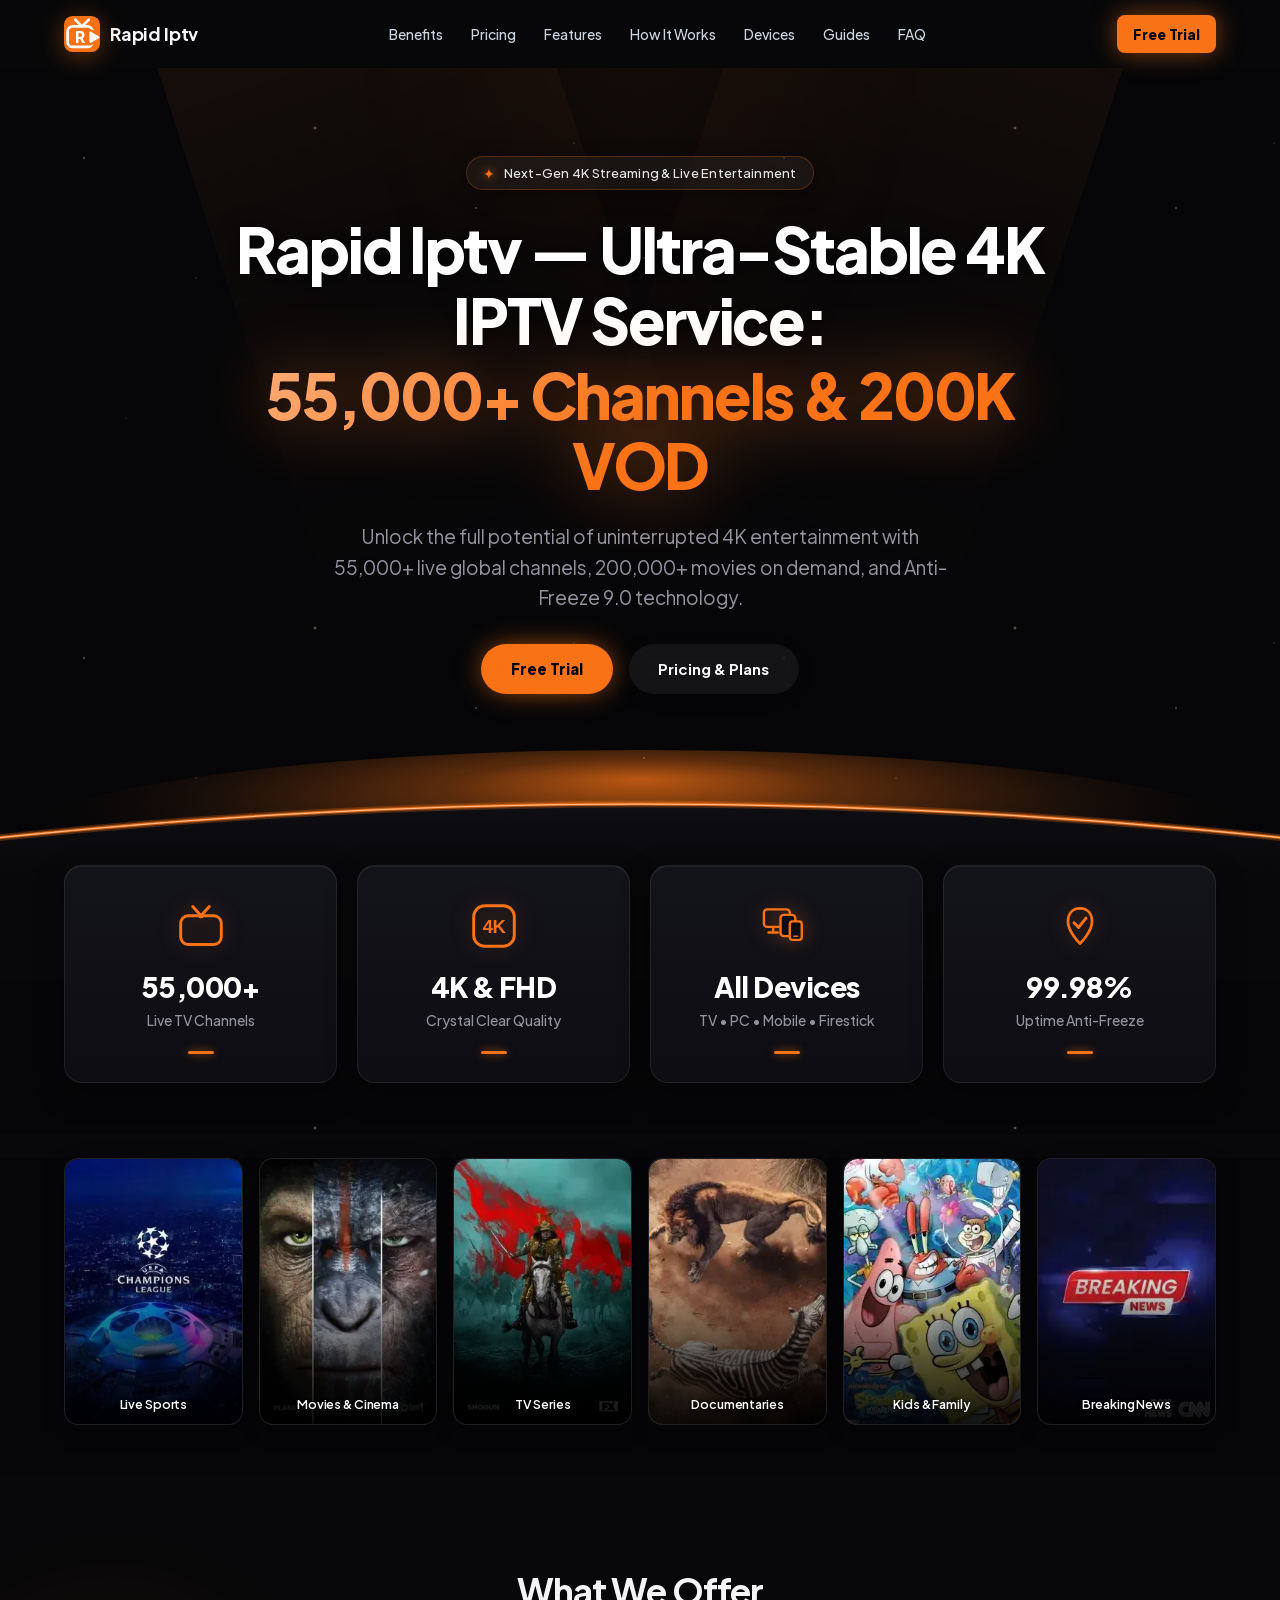
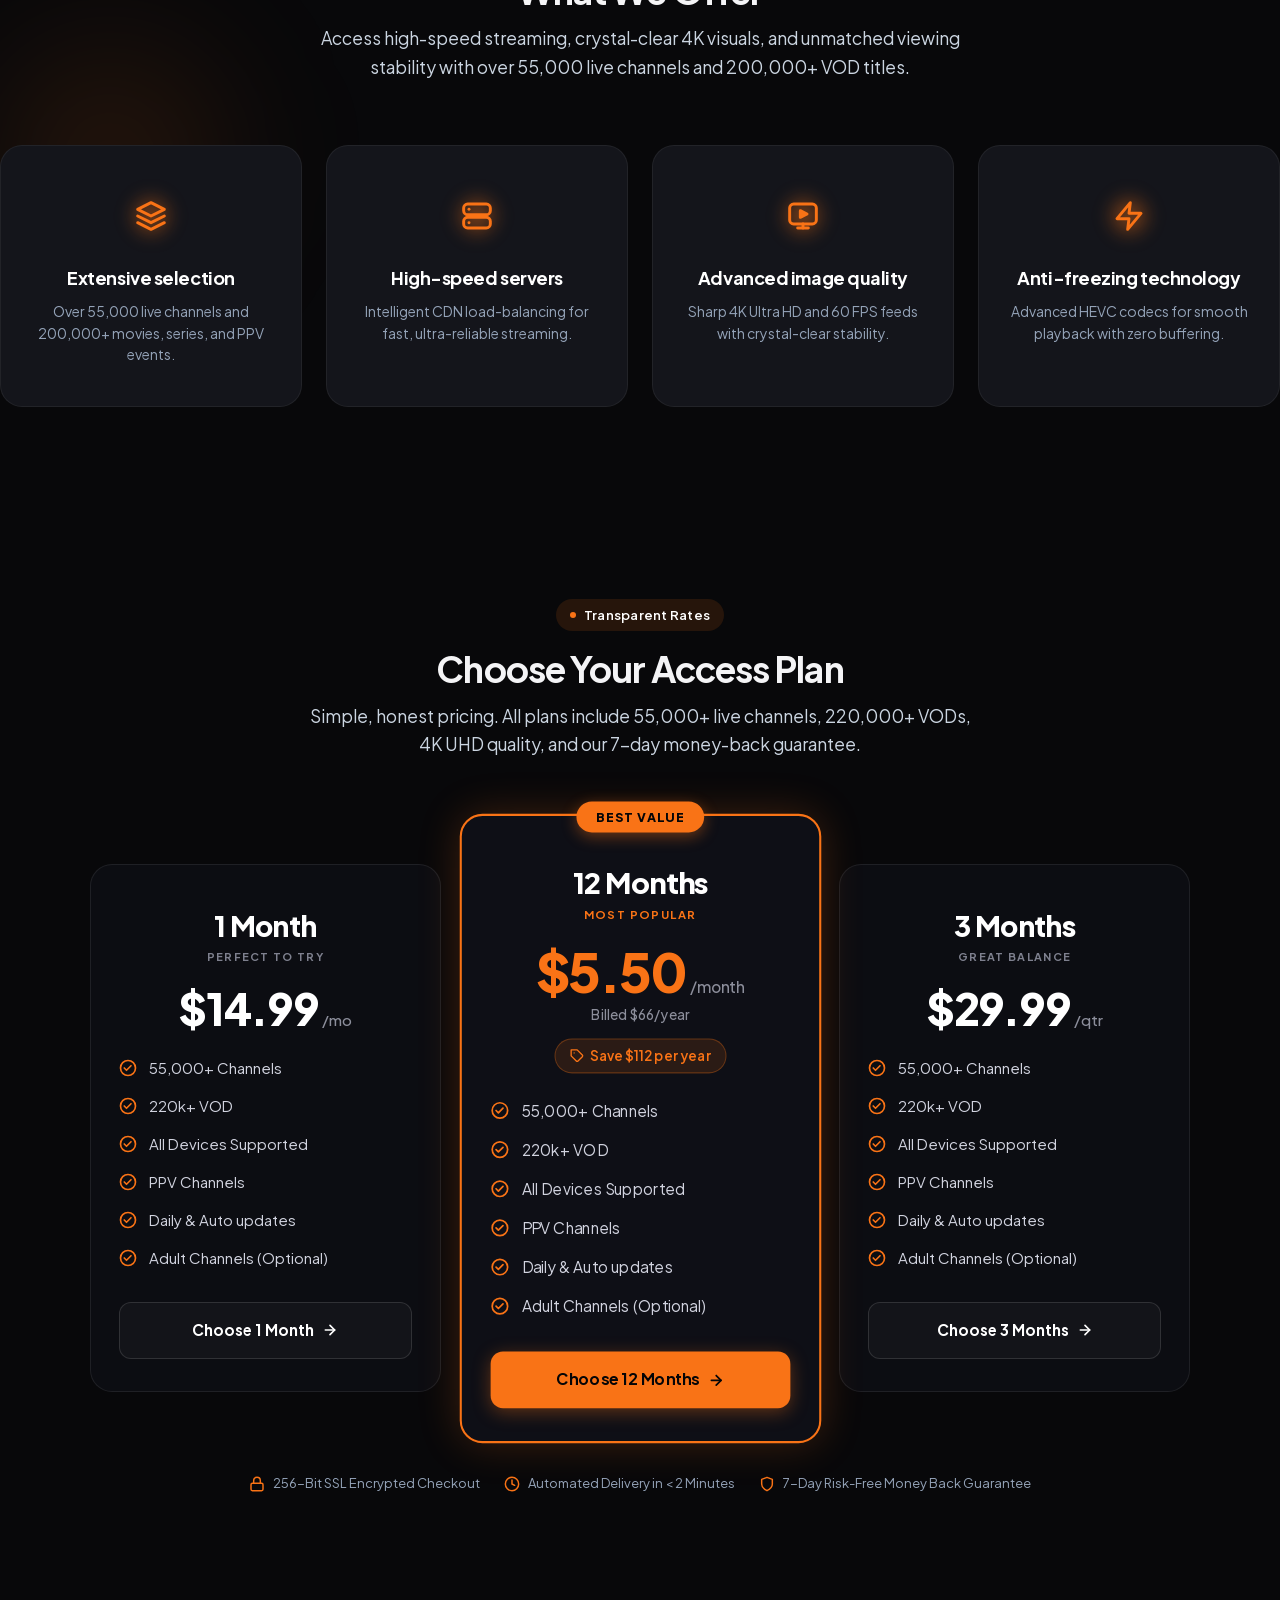
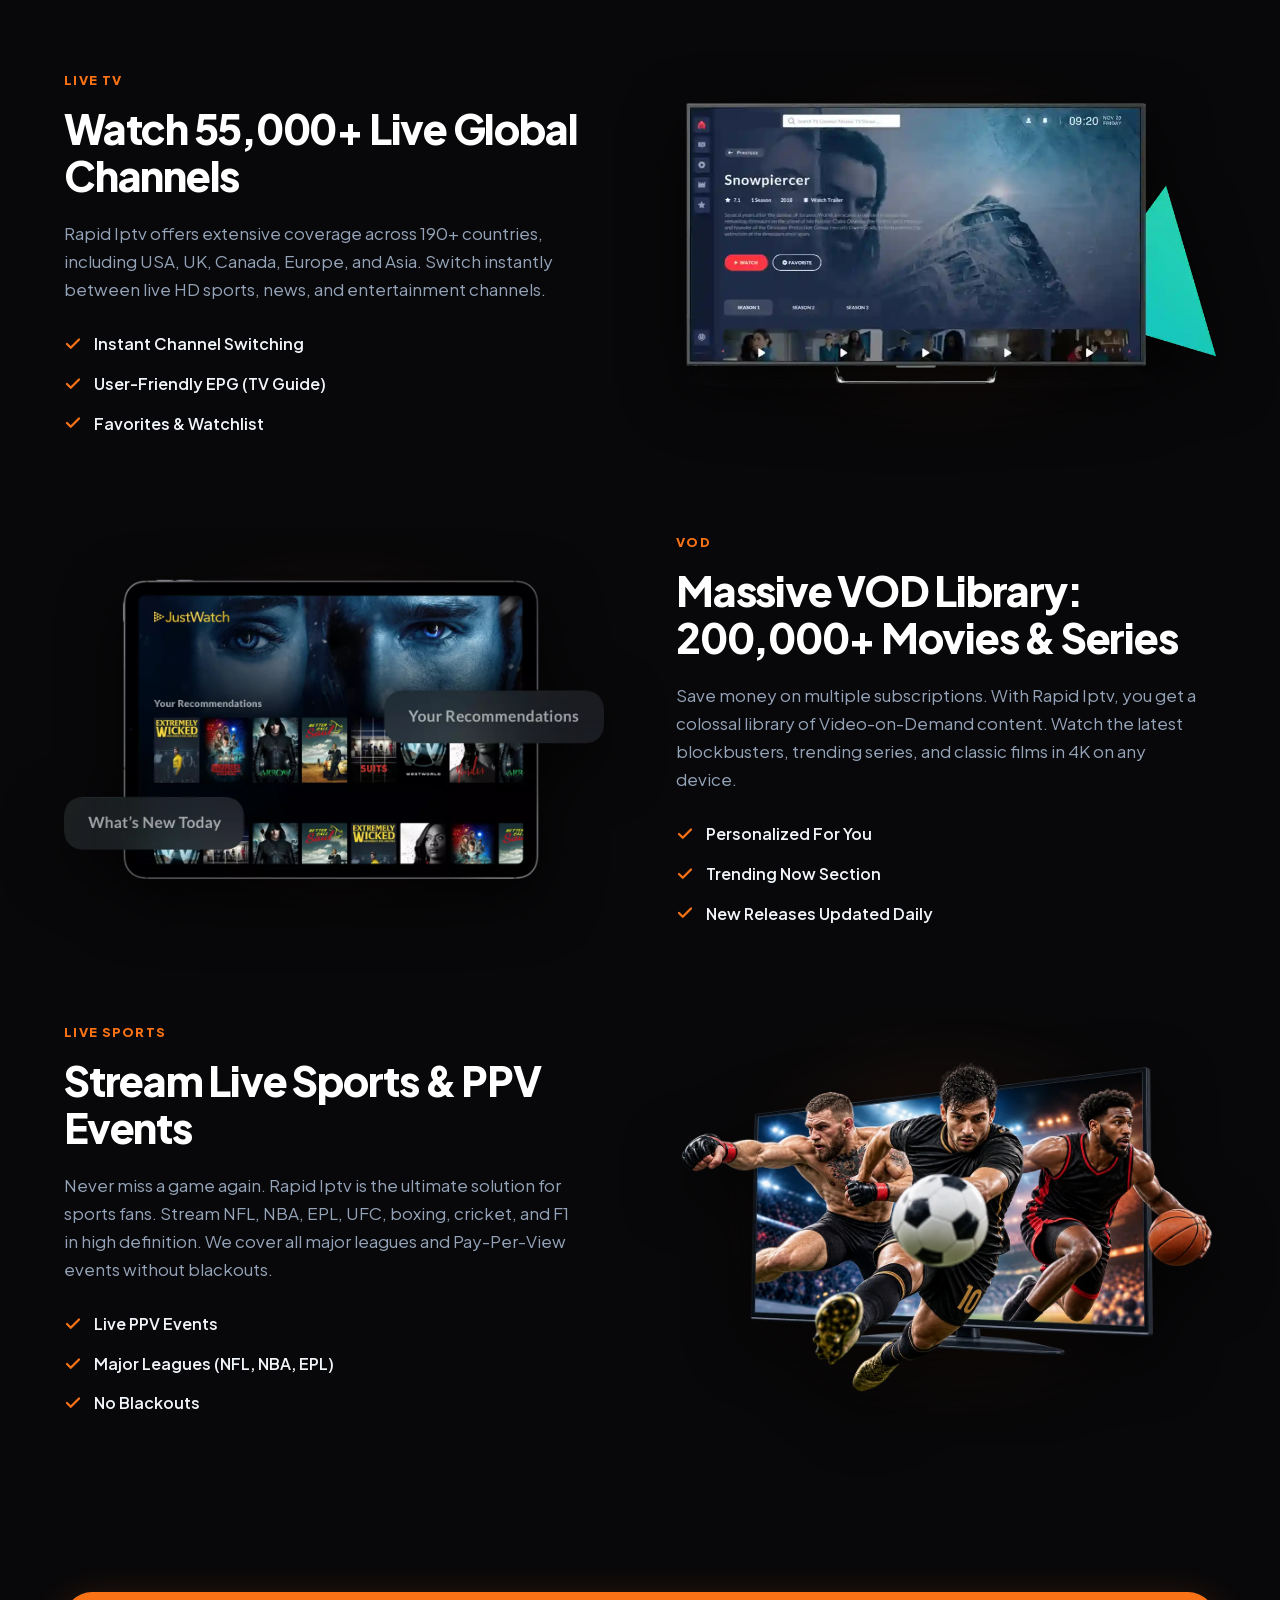
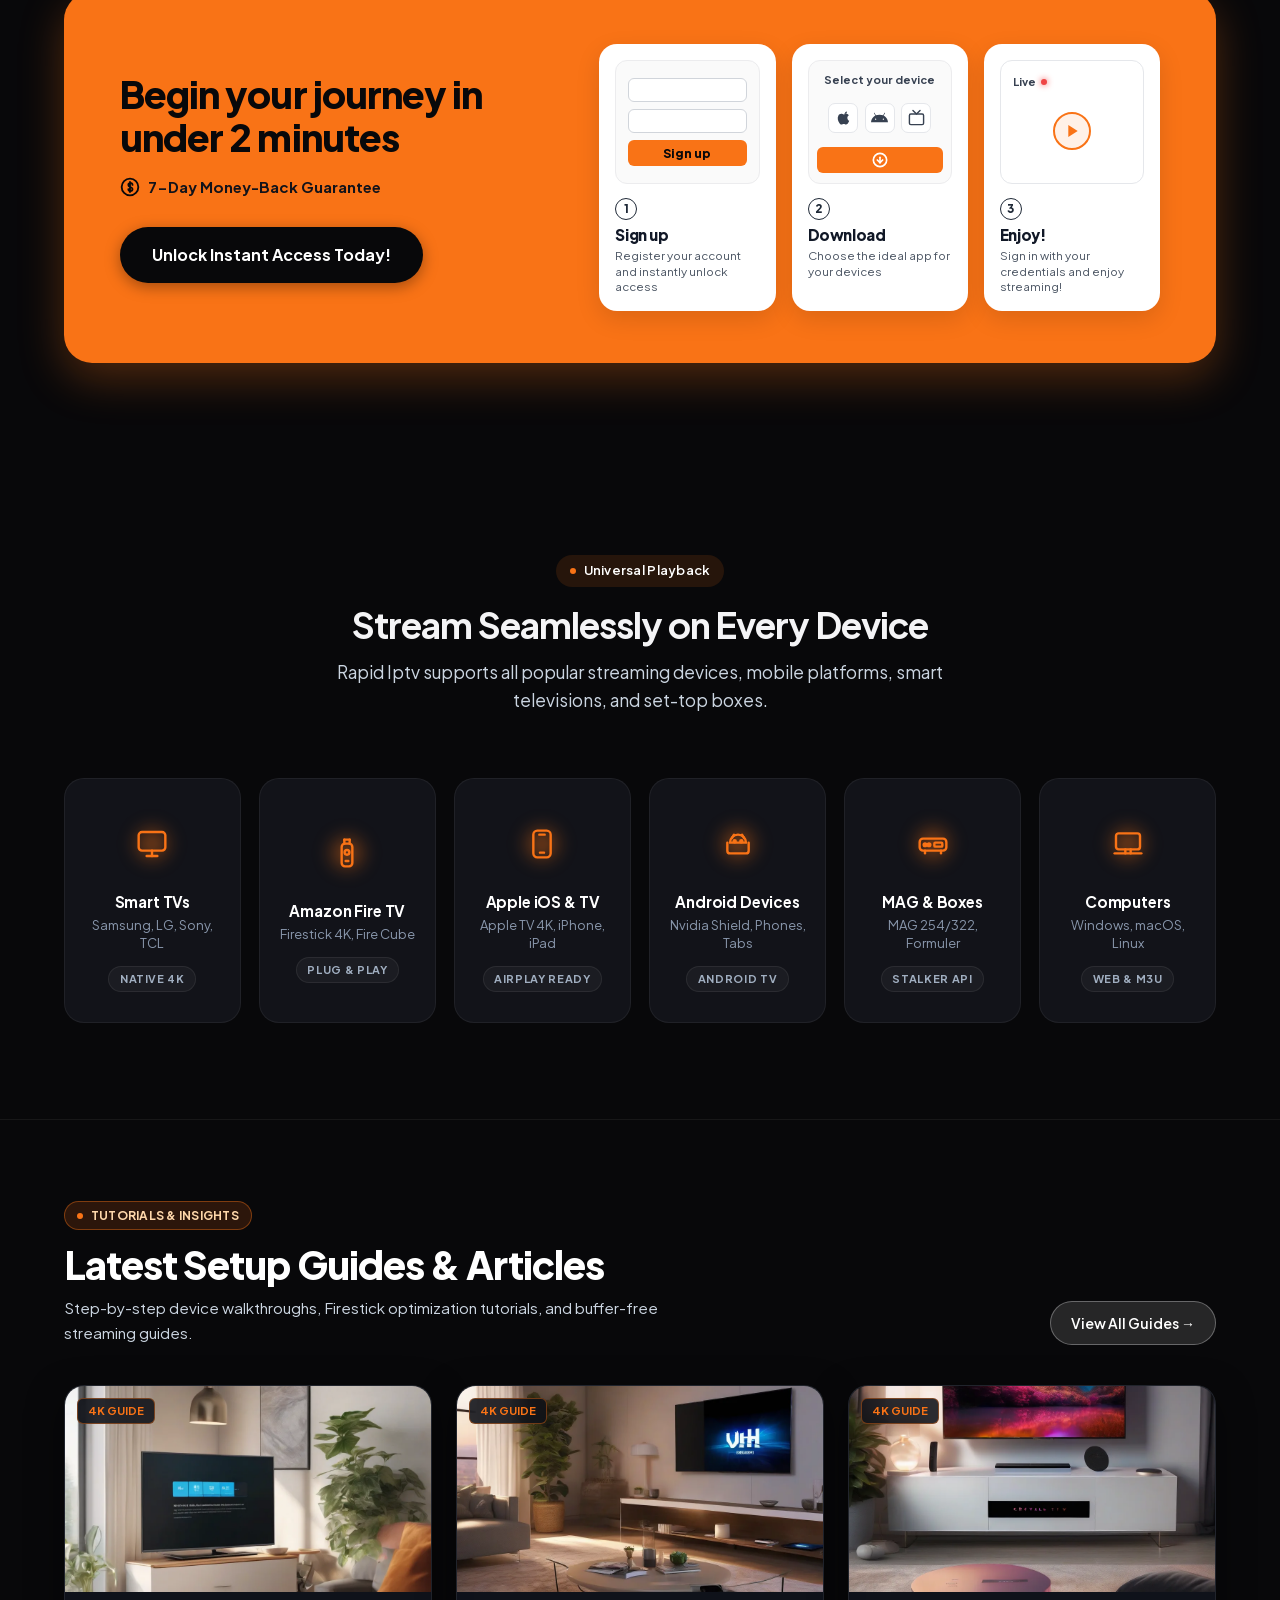
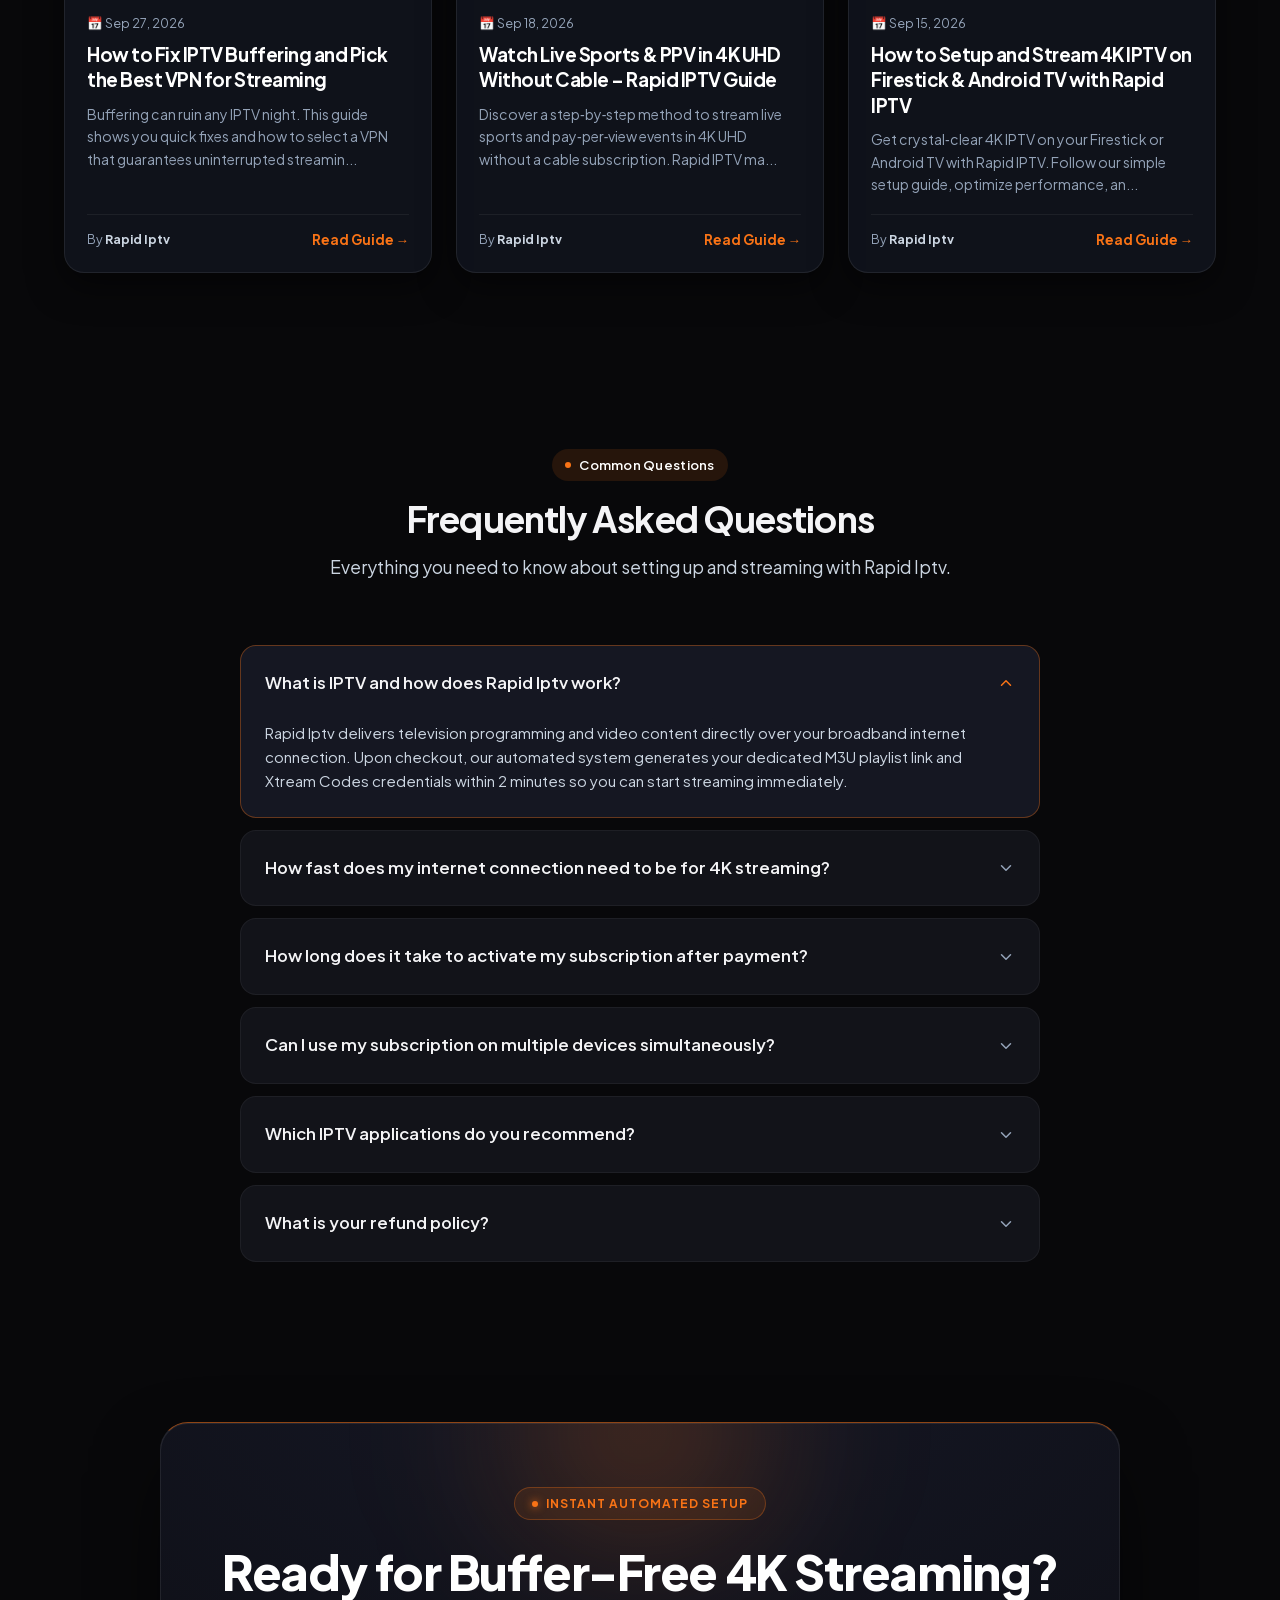
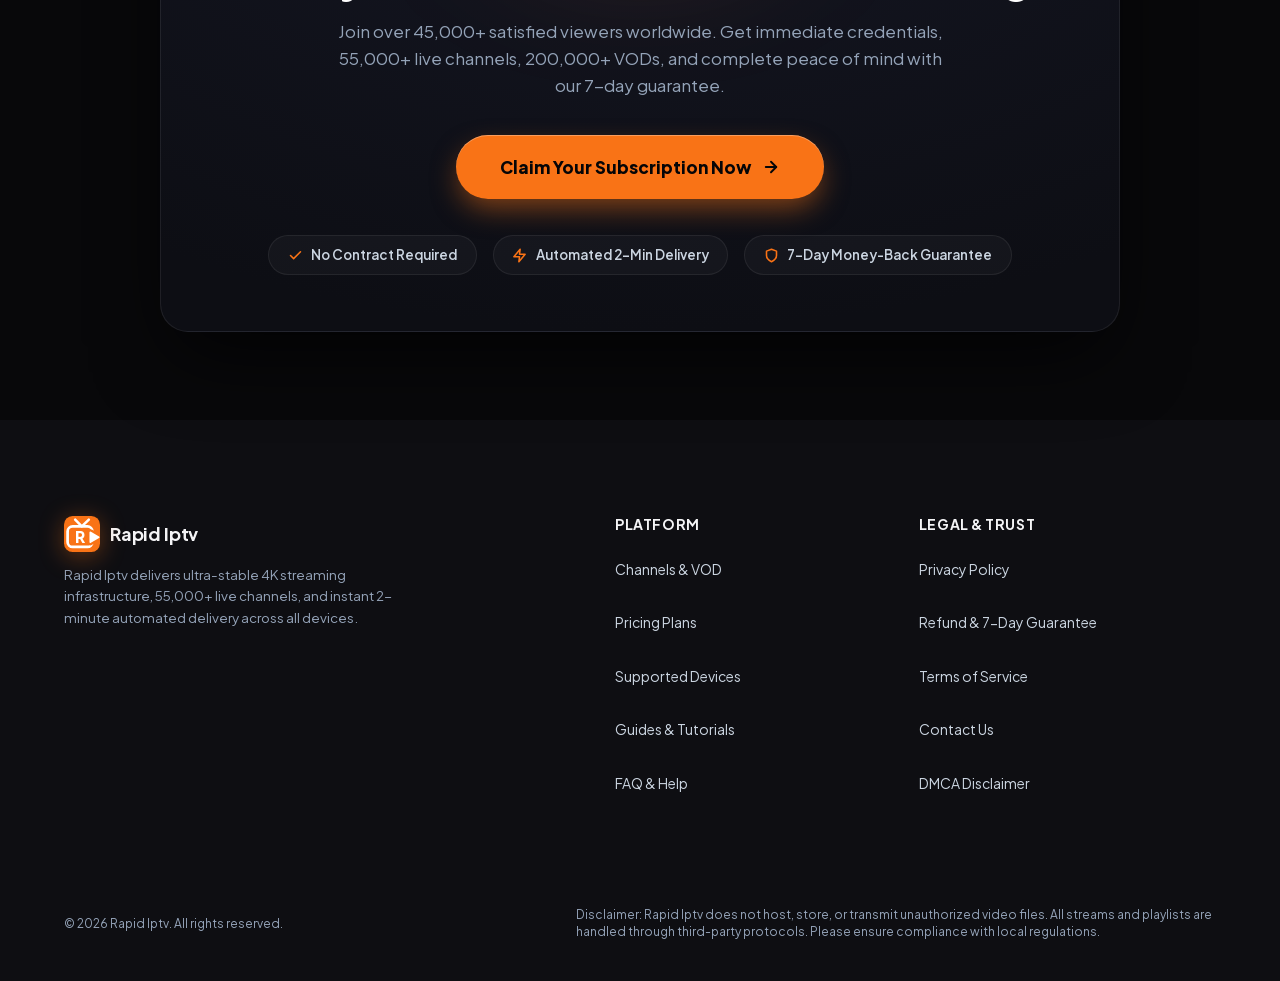
==== commit ba4e6df6: "Deploy IPTV site via TVKIX Site Manager [2026-09-27T14:02:35.626Z]" ====
--- a/index.html
+++ b/index.html
@@ -13,9 +13,9 @@
   <meta name="theme-color" content="#08080a">
 
   <!-- Pure SVG Dynamic Brand Favicon & App Icons (Google SEO Compliant) -->
-  <link rel="icon" type="image/svg+xml" href="data:image/svg+xml;utf8,%3Csvg%20xmlns%3D%22http%3A%2F%2Fwww.w3.org%2F2000%2Fsvg%22%20viewBox%3D%220%200%20100%20100%22%20width%3D%22100%25%22%20height%3D%22100%25%22%3E%0A%20%20%3Cdefs%3E%0A%20%20%20%20%3ClinearGradient%20id%3D%22tvkixBrandGrad%22%20x1%3D%220%25%22%20y1%3D%220%25%22%20x2%3D%22100%25%22%20y2%3D%22100%25%22%3E%0A%20%20%20%20%20%20%3Cstop%20offset%3D%220%25%22%20stop-color%3D%22%23f97316%22%2F%3E%0A%20%20%20%20%20%20%3Cstop%20offset%3D%22100%25%22%20stop-color%3D%22%23f97316%22%2F%3E%0A%20%20%20%20%3C%2FlinearGradient%3E%0A%20%20%20%20%3Cmask%20id%3D%22tvCutout_sr9ptu%22%3E%0A%20%20%20%20%20%20%3Crect%20width%3D%22100%22%20height%3D%22100%22%20fill%3D%22%23ffffff%22%2F%3E%0A%20%20%20%20%20%20%3Cpath%20d%3D%22M%2073.5%2046%20L%2096%2059%20L%2073.5%2072%20Z%22%20fill%3D%22%23000000%22%20stroke%3D%22%23000000%22%20stroke-width%3D%2218.5%22%20stroke-linejoin%3D%22round%22%20stroke-linecap%3D%22round%22%2F%3E%0A%20%20%20%20%3C%2Fmask%3E%0A%20%20%3C%2Fdefs%3E%0A%20%20%3Crect%20width%3D%22100%22%20height%3D%22100%22%20rx%3D%2224%22%20fill%3D%22url(%23tvkixBrandGrad)%22%2F%3E%0A%20%20%3Cpath%20d%3D%22M%2031%2010%20L%2049.5%2029%20L%2069%2010%22%20fill%3D%22none%22%20stroke%3D%22%23ffffff%22%20stroke-width%3D%227%22%20stroke-linecap%3D%22round%22%20stroke-linejoin%3D%22round%22%2F%3E%0A%20%20%3Crect%20x%3D%2210%22%20y%3D%2229%22%20width%3D%2269%22%20height%3D%2257%22%20rx%3D%2214%22%20fill%3D%22none%22%20stroke%3D%22%23ffffff%22%20stroke-width%3D%227.5%22%20stroke-linejoin%3D%22round%22%20stroke-linecap%3D%22round%22%20mask%3D%22url(%23tvCutout_sr9ptu)%22%2F%3E%0A%20%20%3Cpath%20d%3D%22M%2073.5%2046%20L%2096%2059%20L%2073.5%2072%20Z%22%20fill%3D%22%23ffffff%22%20stroke%3D%22%23ffffff%22%20stroke-width%3D%225.5%22%20stroke-linejoin%3D%22round%22%20stroke-linecap%3D%22round%22%2F%3E%0A%20%20%3Ctext%20x%3D%2244%22%20y%3D%2258%22%20font-family%3D%22-apple-system%2C%20BlinkMacSystemFont%2C%20'Plus%20Jakarta%20Sans'%2C%20'Arial%20Black'%2C%20'Montserrat'%2C%20sans-serif%22%20font-size%3D%2244%22%20font-weight%3D%22900%22%20fill%3D%22%23ffffff%22%20text-anchor%3D%22middle%22%20dominant-baseline%3D%22central%22%3ER%3C%2Ftext%3E%0A%3C%2Fsvg%3E">
+  <link rel="icon" type="image/svg+xml" href="data:image/svg+xml;utf8,%3Csvg%20xmlns%3D%22http%3A%2F%2Fwww.w3.org%2F2000%2Fsvg%22%20viewBox%3D%220%200%20100%20100%22%20width%3D%22100%25%22%20height%3D%22100%25%22%3E%0A%20%20%3Cdefs%3E%0A%20%20%20%20%3ClinearGradient%20id%3D%22tvkixBrandGrad%22%20x1%3D%220%25%22%20y1%3D%220%25%22%20x2%3D%22100%25%22%20y2%3D%22100%25%22%3E%0A%20%20%20%20%20%20%3Cstop%20offset%3D%220%25%22%20stop-color%3D%22%23f97316%22%2F%3E%0A%20%20%20%20%20%20%3Cstop%20offset%3D%22100%25%22%20stop-color%3D%22%23f97316%22%2F%3E%0A%20%20%20%20%3C%2FlinearGradient%3E%0A%20%20%20%20%3Cmask%20id%3D%22tvCutout_6rnyrz%22%3E%0A%20%20%20%20%20%20%3Crect%20width%3D%22100%22%20height%3D%22100%22%20fill%3D%22%23ffffff%22%2F%3E%0A%20%20%20%20%20%20%3Cpath%20d%3D%22M%2073.5%2046%20L%2096%2059%20L%2073.5%2072%20Z%22%20fill%3D%22%23000000%22%20stroke%3D%22%23000000%22%20stroke-width%3D%2218.5%22%20stroke-linejoin%3D%22round%22%20stroke-linecap%3D%22round%22%2F%3E%0A%20%20%20%20%3C%2Fmask%3E%0A%20%20%3C%2Fdefs%3E%0A%20%20%3Crect%20width%3D%22100%22%20height%3D%22100%22%20rx%3D%2224%22%20fill%3D%22url(%23tvkixBrandGrad)%22%2F%3E%0A%20%20%3Cpath%20d%3D%22M%2031%2010%20L%2049.5%2029%20L%2069%2010%22%20fill%3D%22none%22%20stroke%3D%22%23ffffff%22%20stroke-width%3D%227%22%20stroke-linecap%3D%22round%22%20stroke-linejoin%3D%22round%22%2F%3E%0A%20%20%3Crect%20x%3D%2210%22%20y%3D%2229%22%20width%3D%2269%22%20height%3D%2257%22%20rx%3D%2214%22%20fill%3D%22none%22%20stroke%3D%22%23ffffff%22%20stroke-width%3D%227.5%22%20stroke-linejoin%3D%22round%22%20stroke-linecap%3D%22round%22%20mask%3D%22url(%23tvCutout_6rnyrz)%22%2F%3E%0A%20%20%3Cpath%20d%3D%22M%2073.5%2046%20L%2096%2059%20L%2073.5%2072%20Z%22%20fill%3D%22%23ffffff%22%20stroke%3D%22%23ffffff%22%20stroke-width%3D%225.5%22%20stroke-linejoin%3D%22round%22%20stroke-linecap%3D%22round%22%2F%3E%0A%20%20%3Ctext%20x%3D%2244%22%20y%3D%2258%22%20font-family%3D%22-apple-system%2C%20BlinkMacSystemFont%2C%20'Plus%20Jakarta%20Sans'%2C%20'Arial%20Black'%2C%20'Montserrat'%2C%20sans-serif%22%20font-size%3D%2244%22%20font-weight%3D%22900%22%20fill%3D%22%23ffffff%22%20text-anchor%3D%22middle%22%20dominant-baseline%3D%22central%22%3ER%3C%2Ftext%3E%0A%3C%2Fsvg%3E">
   <link rel="alternate icon" type="image/svg+xml" href="/assets/favicon.svg">
-  <link rel="apple-touch-icon" href="data:image/svg+xml;utf8,%3Csvg%20xmlns%3D%22http%3A%2F%2Fwww.w3.org%2F2000%2Fsvg%22%20viewBox%3D%220%200%20100%20100%22%20width%3D%22100%25%22%20height%3D%22100%25%22%3E%0A%20%20%3Cdefs%3E%0A%20%20%20%20%3ClinearGradient%20id%3D%22tvkixBrandGrad%22%20x1%3D%220%25%22%20y1%3D%220%25%22%20x2%3D%22100%25%22%20y2%3D%22100%25%22%3E%0A%20%20%20%20%20%20%3Cstop%20offset%3D%220%25%22%20stop-color%3D%22%23f97316%22%2F%3E%0A%20%20%20%20%20%20%3Cstop%20offset%3D%22100%25%22%20stop-color%3D%22%23f97316%22%2F%3E%0A%20%20%20%20%3C%2FlinearGradient%3E%0A%20%20%20%20%3Cmask%20id%3D%22tvCutout_sr9ptu%22%3E%0A%20%20%20%20%20%20%3Crect%20width%3D%22100%22%20height%3D%22100%22%20fill%3D%22%23ffffff%22%2F%3E%0A%20%20%20%20%20%20%3Cpath%20d%3D%22M%2073.5%2046%20L%2096%2059%20L%2073.5%2072%20Z%22%20fill%3D%22%23000000%22%20stroke%3D%22%23000000%22%20stroke-width%3D%2218.5%22%20stroke-linejoin%3D%22round%22%20stroke-linecap%3D%22round%22%2F%3E%0A%20%20%20%20%3C%2Fmask%3E%0A%20%20%3C%2Fdefs%3E%0A%20%20%3Crect%20width%3D%22100%22%20height%3D%22100%22%20rx%3D%2224%22%20fill%3D%22url(%23tvkixBrandGrad)%22%2F%3E%0A%20%20%3Cpath%20d%3D%22M%2031%2010%20L%2049.5%2029%20L%2069%2010%22%20fill%3D%22none%22%20stroke%3D%22%23ffffff%22%20stroke-width%3D%227%22%20stroke-linecap%3D%22round%22%20stroke-linejoin%3D%22round%22%2F%3E%0A%20%20%3Crect%20x%3D%2210%22%20y%3D%2229%22%20width%3D%2269%22%20height%3D%2257%22%20rx%3D%2214%22%20fill%3D%22none%22%20stroke%3D%22%23ffffff%22%20stroke-width%3D%227.5%22%20stroke-linejoin%3D%22round%22%20stroke-linecap%3D%22round%22%20mask%3D%22url(%23tvCutout_sr9ptu)%22%2F%3E%0A%20%20%3Cpath%20d%3D%22M%2073.5%2046%20L%2096%2059%20L%2073.5%2072%20Z%22%20fill%3D%22%23ffffff%22%20stroke%3D%22%23ffffff%22%20stroke-width%3D%225.5%22%20stroke-linejoin%3D%22round%22%20stroke-linecap%3D%22round%22%2F%3E%0A%20%20%3Ctext%20x%3D%2244%22%20y%3D%2258%22%20font-family%3D%22-apple-system%2C%20BlinkMacSystemFont%2C%20'Plus%20Jakarta%20Sans'%2C%20'Arial%20Black'%2C%20'Montserrat'%2C%20sans-serif%22%20font-size%3D%2244%22%20font-weight%3D%22900%22%20fill%3D%22%23ffffff%22%20text-anchor%3D%22middle%22%20dominant-baseline%3D%22central%22%3ER%3C%2Ftext%3E%0A%3C%2Fsvg%3E">
+  <link rel="apple-touch-icon" href="data:image/svg+xml;utf8,%3Csvg%20xmlns%3D%22http%3A%2F%2Fwww.w3.org%2F2000%2Fsvg%22%20viewBox%3D%220%200%20100%20100%22%20width%3D%22100%25%22%20height%3D%22100%25%22%3E%0A%20%20%3Cdefs%3E%0A%20%20%20%20%3ClinearGradient%20id%3D%22tvkixBrandGrad%22%20x1%3D%220%25%22%20y1%3D%220%25%22%20x2%3D%22100%25%22%20y2%3D%22100%25%22%3E%0A%20%20%20%20%20%20%3Cstop%20offset%3D%220%25%22%20stop-color%3D%22%23f97316%22%2F%3E%0A%20%20%20%20%20%20%3Cstop%20offset%3D%22100%25%22%20stop-color%3D%22%23f97316%22%2F%3E%0A%20%20%20%20%3C%2FlinearGradient%3E%0A%20%20%20%20%3Cmask%20id%3D%22tvCutout_6rnyrz%22%3E%0A%20%20%20%20%20%20%3Crect%20width%3D%22100%22%20height%3D%22100%22%20fill%3D%22%23ffffff%22%2F%3E%0A%20%20%20%20%20%20%3Cpath%20d%3D%22M%2073.5%2046%20L%2096%2059%20L%2073.5%2072%20Z%22%20fill%3D%22%23000000%22%20stroke%3D%22%23000000%22%20stroke-width%3D%2218.5%22%20stroke-linejoin%3D%22round%22%20stroke-linecap%3D%22round%22%2F%3E%0A%20%20%20%20%3C%2Fmask%3E%0A%20%20%3C%2Fdefs%3E%0A%20%20%3Crect%20width%3D%22100%22%20height%3D%22100%22%20rx%3D%2224%22%20fill%3D%22url(%23tvkixBrandGrad)%22%2F%3E%0A%20%20%3Cpath%20d%3D%22M%2031%2010%20L%2049.5%2029%20L%2069%2010%22%20fill%3D%22none%22%20stroke%3D%22%23ffffff%22%20stroke-width%3D%227%22%20stroke-linecap%3D%22round%22%20stroke-linejoin%3D%22round%22%2F%3E%0A%20%20%3Crect%20x%3D%2210%22%20y%3D%2229%22%20width%3D%2269%22%20height%3D%2257%22%20rx%3D%2214%22%20fill%3D%22none%22%20stroke%3D%22%23ffffff%22%20stroke-width%3D%227.5%22%20stroke-linejoin%3D%22round%22%20stroke-linecap%3D%22round%22%20mask%3D%22url(%23tvCutout_6rnyrz)%22%2F%3E%0A%20%20%3Cpath%20d%3D%22M%2073.5%2046%20L%2096%2059%20L%2073.5%2072%20Z%22%20fill%3D%22%23ffffff%22%20stroke%3D%22%23ffffff%22%20stroke-width%3D%225.5%22%20stroke-linejoin%3D%22round%22%20stroke-linecap%3D%22round%22%2F%3E%0A%20%20%3Ctext%20x%3D%2244%22%20y%3D%2258%22%20font-family%3D%22-apple-system%2C%20BlinkMacSystemFont%2C%20'Plus%20Jakarta%20Sans'%2C%20'Arial%20Black'%2C%20'Montserrat'%2C%20sans-serif%22%20font-size%3D%2244%22%20font-weight%3D%22900%22%20fill%3D%22%23ffffff%22%20text-anchor%3D%22middle%22%20dominant-baseline%3D%22central%22%3ER%3C%2Ftext%3E%0A%3C%2Fsvg%3E">
   <link rel="manifest" href="site.webmanifest">
 
   <!-- Open Graph / Facebook -->
@@ -445,14 +445,14 @@
       <stop offset="0%" stop-color="#f97316"/>
       <stop offset="100%" stop-color="#f97316"/>
     </linearGradient>
-    <mask id="tvCutout_6wegr7">
+    <mask id="tvCutout_18xx47">
       <rect width="100" height="100" fill="#ffffff"/>
       <path d="M 73.5 46 L 96 59 L 73.5 72 Z" fill="#000000" stroke="#000000" stroke-width="18.5" stroke-linejoin="round" stroke-linecap="round"/>
     </mask>
   </defs>
   <rect width="100" height="100" rx="24" fill="url(#tvkixBrandGrad)"/>
   <path d="M 31 10 L 49.5 29 L 69 10" fill="none" stroke="#ffffff" stroke-width="7" stroke-linecap="round" stroke-linejoin="round"/>
-  <rect x="10" y="29" width="69" height="57" rx="14" fill="none" stroke="#ffffff" stroke-width="7.5" stroke-linejoin="round" stroke-linecap="round" mask="url(#tvCutout_6wegr7)"/>
+  <rect x="10" y="29" width="69" height="57" rx="14" fill="none" stroke="#ffffff" stroke-width="7.5" stroke-linejoin="round" stroke-linecap="round" mask="url(#tvCutout_18xx47)"/>
   <path d="M 73.5 46 L 96 59 L 73.5 72 Z" fill="#ffffff" stroke="#ffffff" stroke-width="5.5" stroke-linejoin="round" stroke-linecap="round"/>
   <text x="44" y="58" font-family="-apple-system, BlinkMacSystemFont, 'Plus Jakarta Sans', 'Arial Black', 'Montserrat', sans-serif" font-size="44" font-weight="900" fill="#ffffff" text-anchor="middle" dominant-baseline="central">R</text>
 </svg></span>
@@ -1332,6 +1332,25 @@
 
                     <div style="display: grid; grid-template-columns: repeat(auto-fit, minmax(300px, 1fr)); gap: 24px;">
                       
+                    <article style="background: rgba(18, 22, 32, 0.75); border: 1px solid rgba(255, 255, 255, 0.08); border-radius: 20px; overflow: hidden; display: flex; flex-direction: column; transition: transform 0.2s ease, border-color 0.2s ease; box-shadow: 0 12px 35px rgba(0,0,0,0.5);">
+                      <a href="fix-iptv-buffering-best-vpn.html" style="position: relative; display: block; overflow: hidden; aspect-ratio: 16/9; background: #0a0c10;">
+                        <img src="/images/posts/fix-iptv-buffering-best-vpn-1790517735356.webp" alt="How to Fix IPTV Buffering and Pick the Best VPN for Streaming" style="width: 100%; height: 100%; object-fit: cover;" loading="lazy">
+                        <span style="position: absolute; top: 12px; left: 12px; background: rgba(15, 18, 25, 0.88); backdrop-filter: blur(8px); border: 1px solid #f9731666; color: #f97316; padding: 3px 10px; border-radius: 6px; font-size: 0.7rem; font-weight: 700;">4K GUIDE</span>
+                      </a>
+                      <div style="padding: 22px; display: flex; flex-direction: column; flex-grow: 1;">
+                        <div style="font-size: 0.78rem; color: #94a3b8; margin-bottom: 8px;">📅 Sep 27, 2026</div>
+                        <h3 style="font-size: 1.18rem; font-weight: 700; line-height: 1.35; margin-bottom: 10px;">
+                          <a href="fix-iptv-buffering-best-vpn.html" style="color: #fff; text-decoration: none;">How to Fix IPTV Buffering and Pick the Best VPN for Streaming</a>
+                        </h3>
+                        <p style="color: #94a3b8; font-size: 0.88rem; line-height: 1.6; margin-bottom: 18px; flex-grow: 1;">
+                          Buffering can ruin any IPTV night. This guide shows you quick fixes and how to select a VPN that guarantees uninterrupted streamin...
+                        </p>
+                        <div style="border-top: 1px solid rgba(255,255,255,0.06); padding-top: 14px; margin-top: auto; display: flex; justify-content: space-between; align-items: center;">
+                          <span style="font-size: 0.78rem; color: #94a3b8;">By <strong style="color: #cbd5e1;">Rapid Iptv</strong></span>
+                          <a href="fix-iptv-buffering-best-vpn.html" style="color: #f97316; font-weight: 700; font-size: 0.84rem; text-decoration: none;">Read Guide &rarr;</a>
+                        </div>
+                      </div>
+                    </article>
                     <article style="background: rgba(18, 22, 32, 0.75); border: 1px solid rgba(255, 255, 255, 0.08); border-radius: 20px; overflow: hidden; display: flex; flex-direction: column; transition: transform 0.2s ease, border-color 0.2s ease; box-shadow: 0 12px 35px rgba(0,0,0,0.5);">
                       <a href="watch-live-sports-ppv-4k-uhd-without-cable.html" style="position: relative; display: block; overflow: hidden; aspect-ratio: 16/9; background: #0a0c10;">
                         <img src="/images/posts/watch-live-sports-ppv-4k-uhd-without-cable-1789773520082.webp" alt="Watch Live Sports & PPV in 4K UHD Without Cable – Rapid IPTV Guide" style="width: 100%; height: 100%; object-fit: cover;" loading="lazy">
@@ -1499,14 +1518,14 @@
       <stop offset="0%" stop-color="#f97316"/>
       <stop offset="100%" stop-color="#f97316"/>
     </linearGradient>
-    <mask id="tvCutout_6wegr7">
+    <mask id="tvCutout_18xx47">
       <rect width="100" height="100" fill="#ffffff"/>
       <path d="M 73.5 46 L 96 59 L 73.5 72 Z" fill="#000000" stroke="#000000" stroke-width="18.5" stroke-linejoin="round" stroke-linecap="round"/>
     </mask>
   </defs>
   <rect width="100" height="100" rx="24" fill="url(#tvkixBrandGrad)"/>
   <path d="M 31 10 L 49.5 29 L 69 10" fill="none" stroke="#ffffff" stroke-width="7" stroke-linecap="round" stroke-linejoin="round"/>
-  <rect x="10" y="29" width="69" height="57" rx="14" fill="none" stroke="#ffffff" stroke-width="7.5" stroke-linejoin="round" stroke-linecap="round" mask="url(#tvCutout_6wegr7)"/>
+  <rect x="10" y="29" width="69" height="57" rx="14" fill="none" stroke="#ffffff" stroke-width="7.5" stroke-linejoin="round" stroke-linecap="round" mask="url(#tvCutout_18xx47)"/>
   <path d="M 73.5 46 L 96 59 L 73.5 72 Z" fill="#ffffff" stroke="#ffffff" stroke-width="5.5" stroke-linejoin="round" stroke-linecap="round"/>
   <text x="44" y="58" font-family="-apple-system, BlinkMacSystemFont, 'Plus Jakarta Sans', 'Arial Black', 'Montserrat', sans-serif" font-size="44" font-weight="900" fill="#ffffff" text-anchor="middle" dominant-baseline="central">R</text>
 </svg></span>
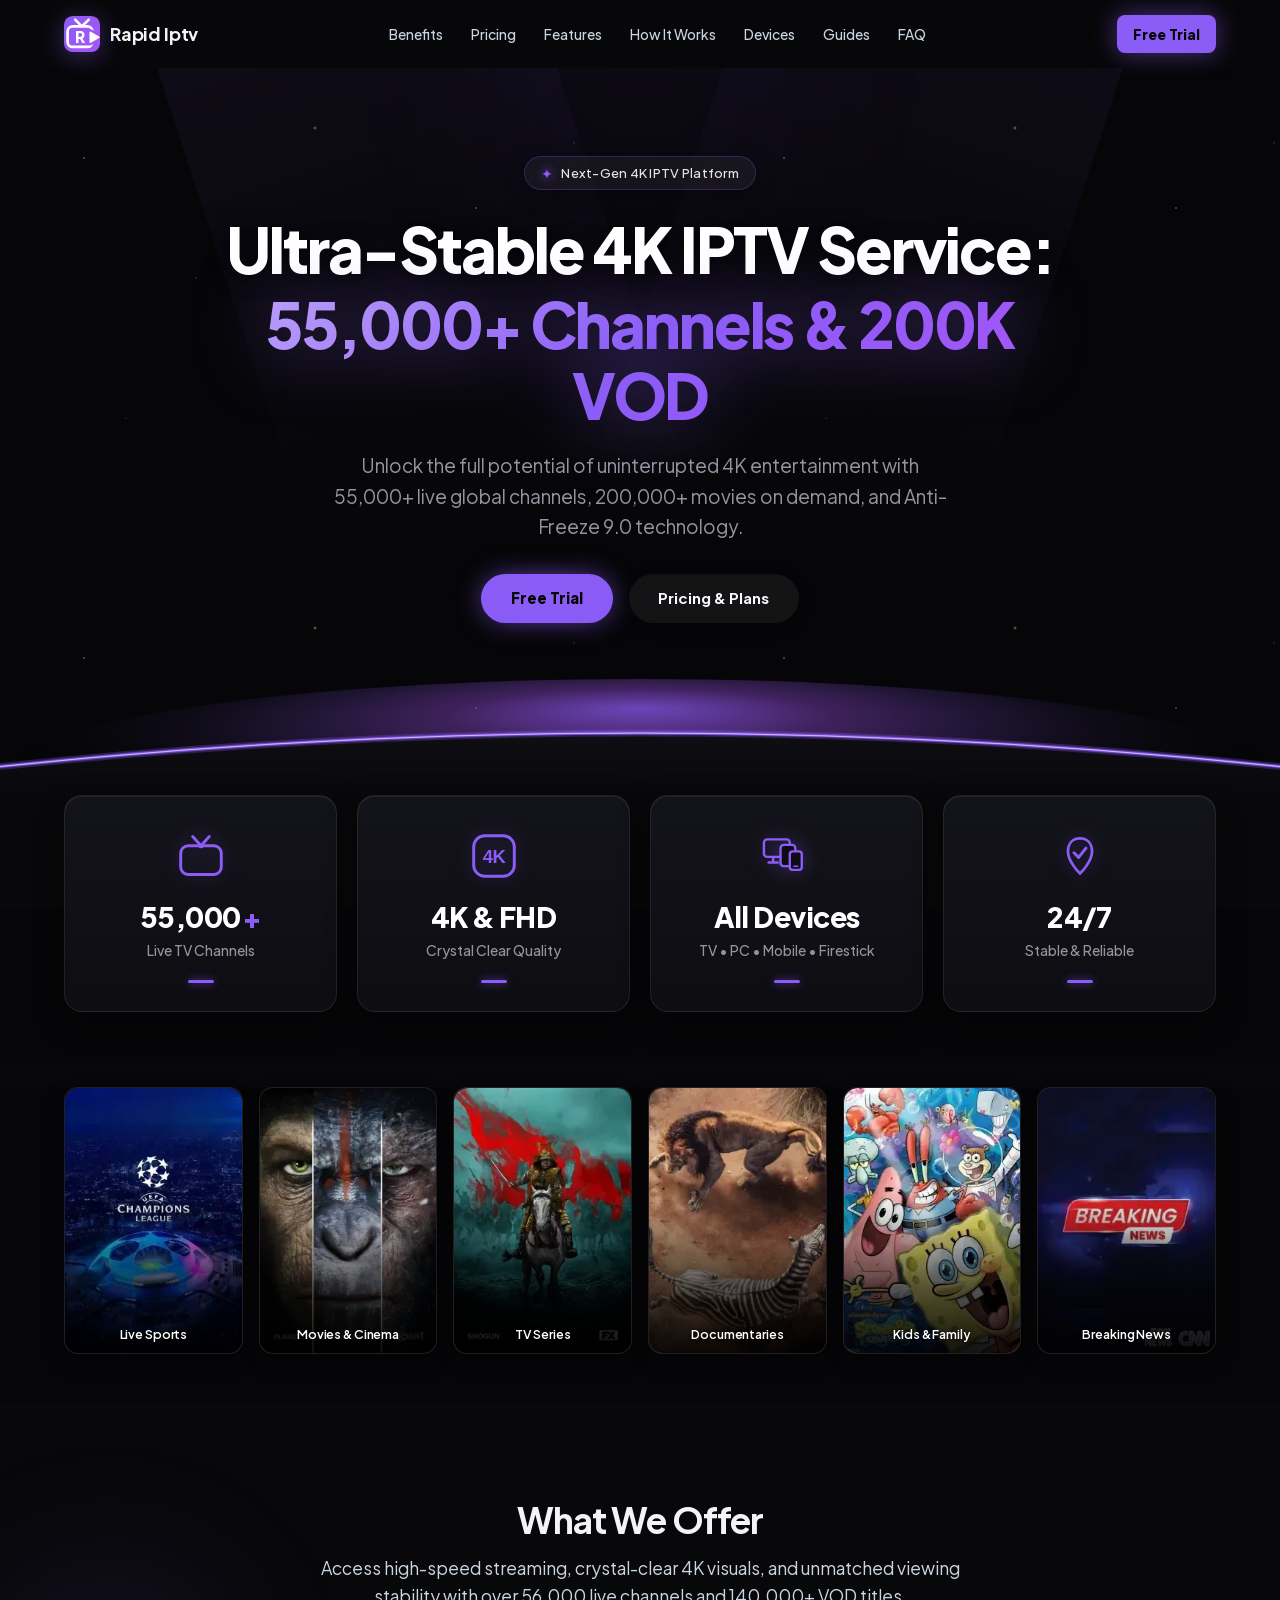
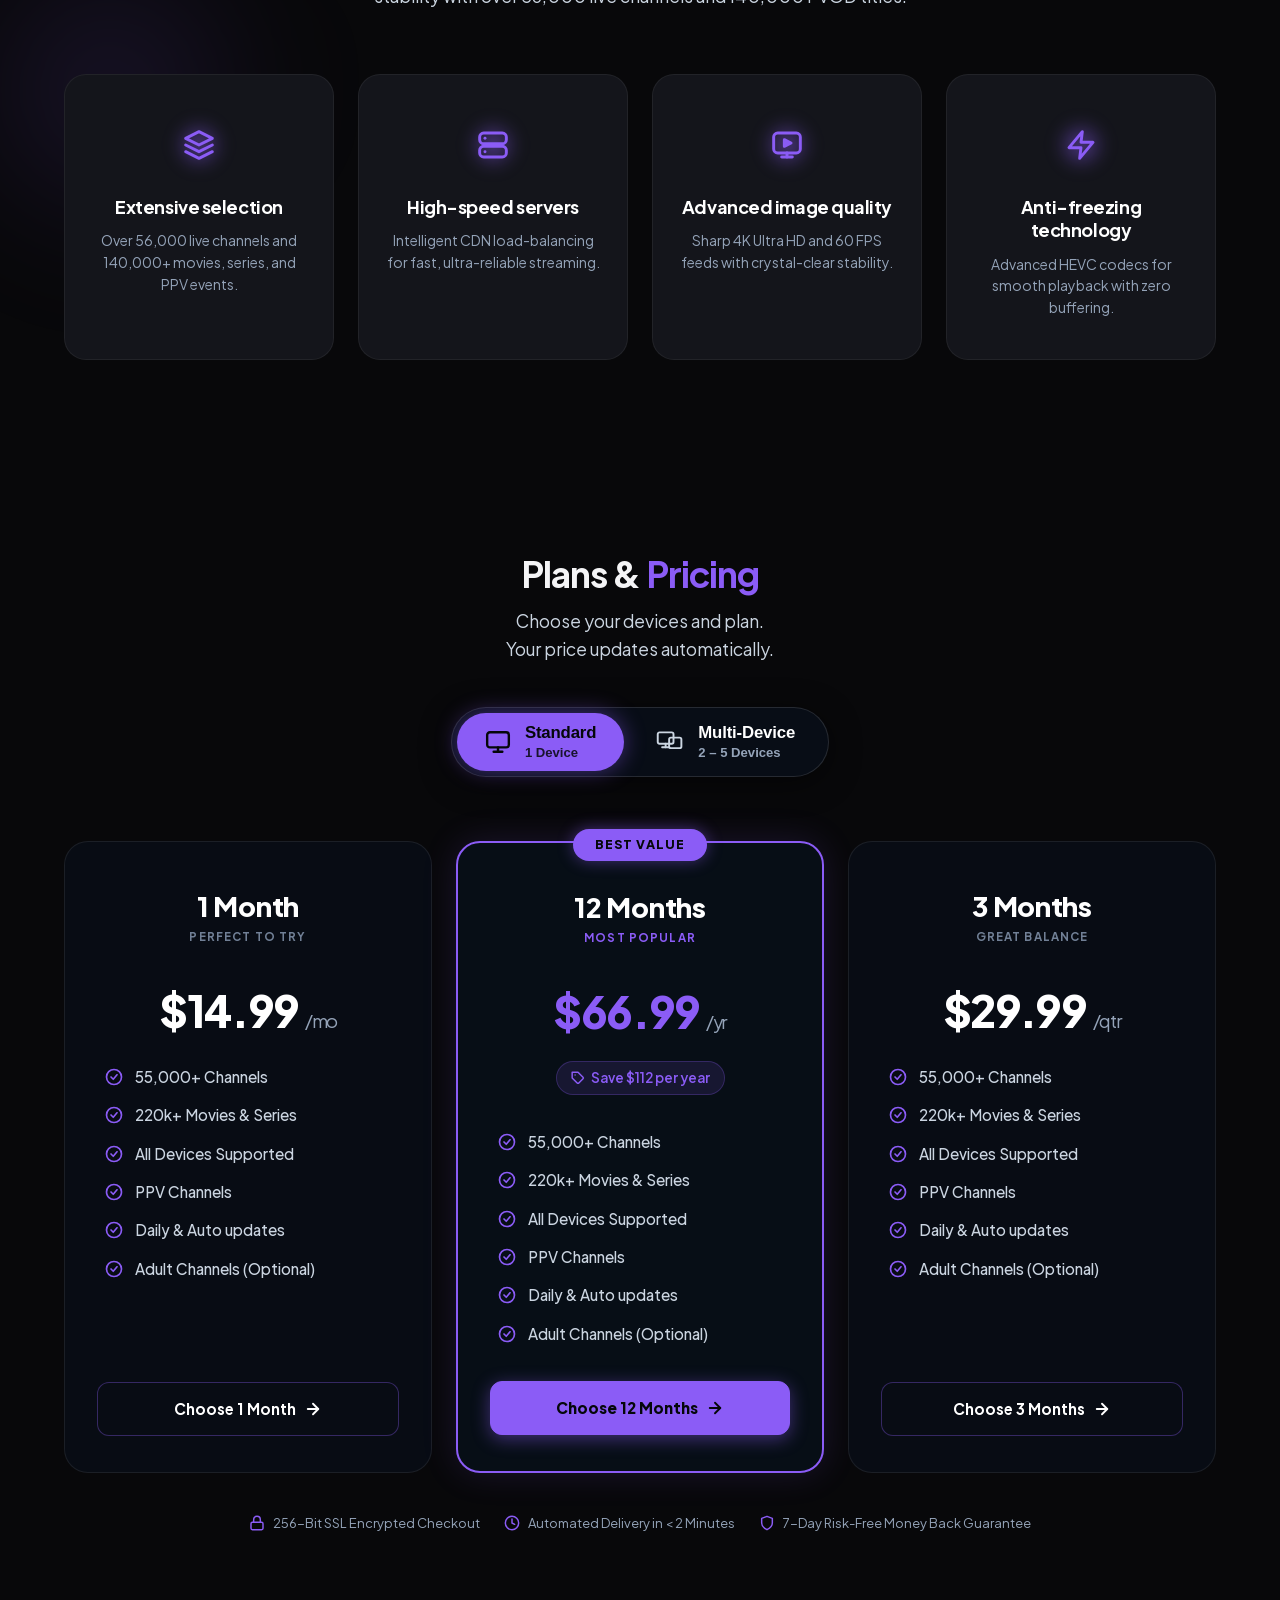
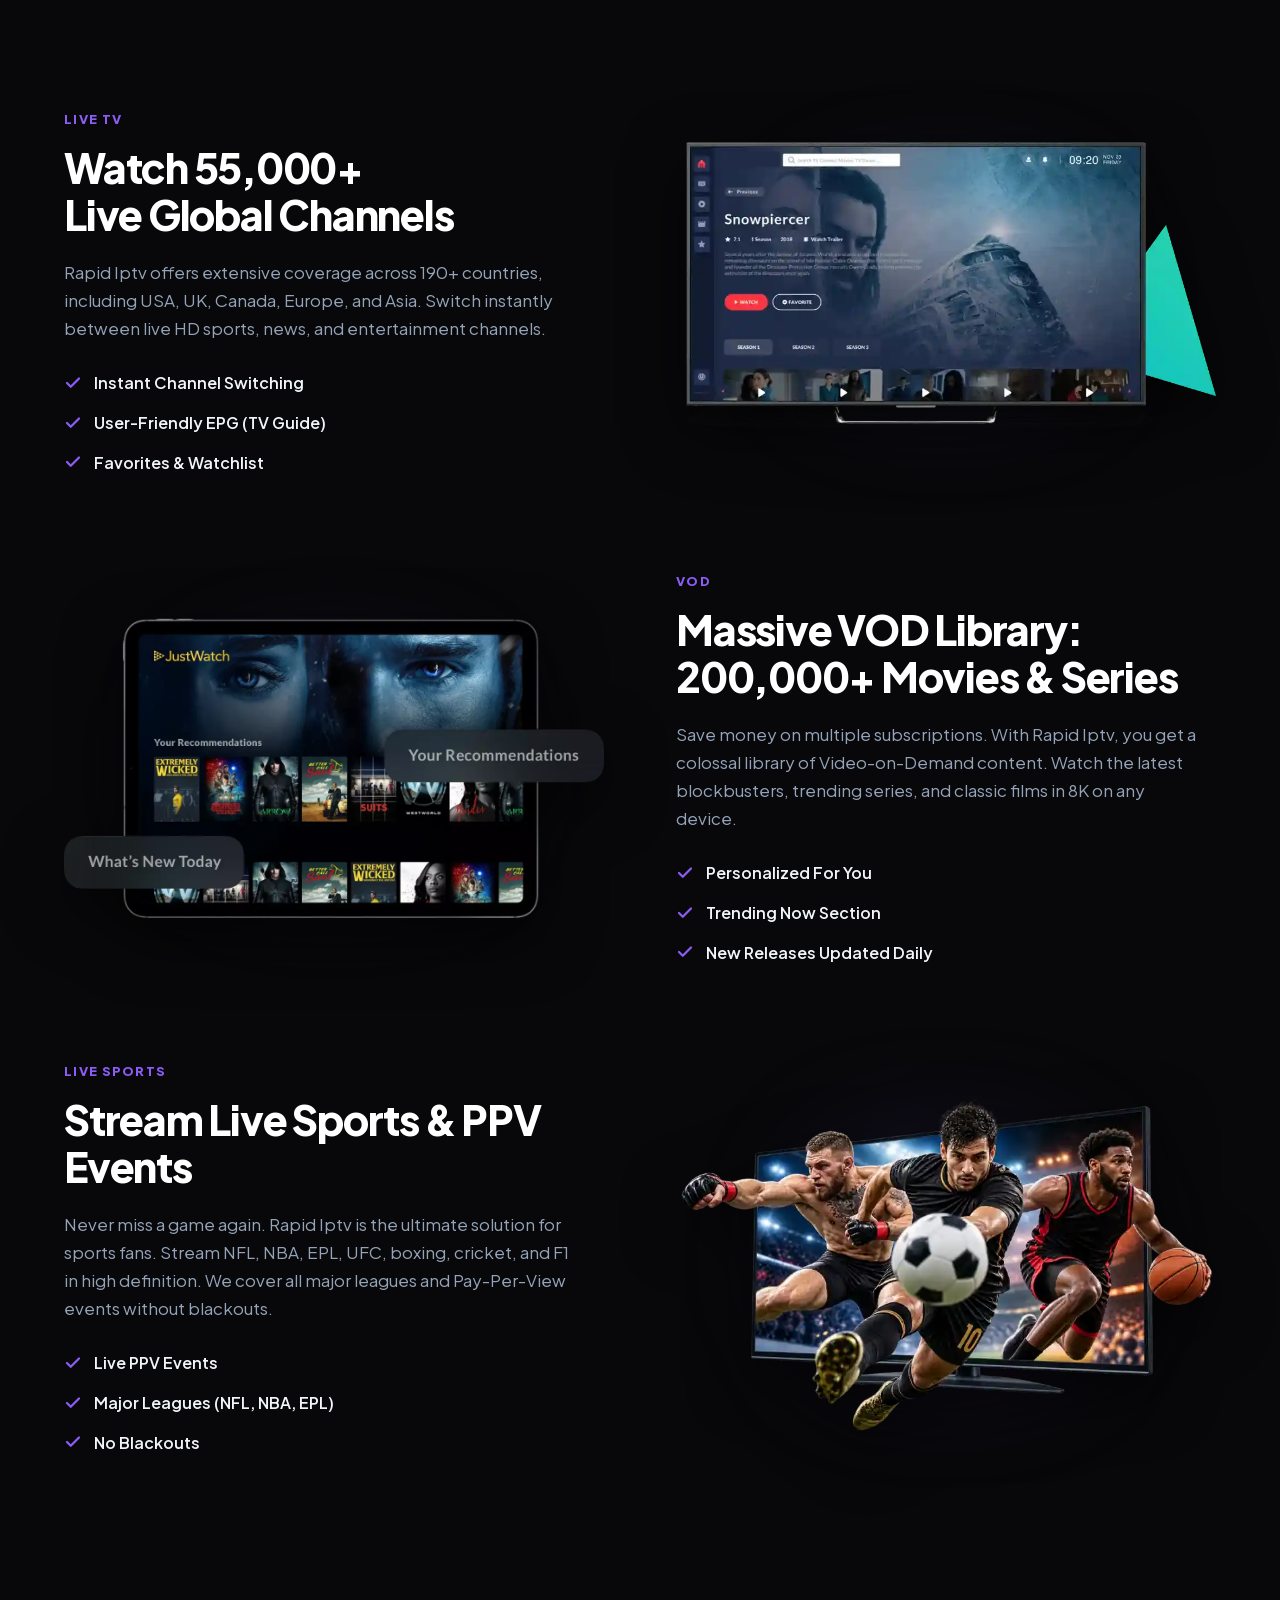
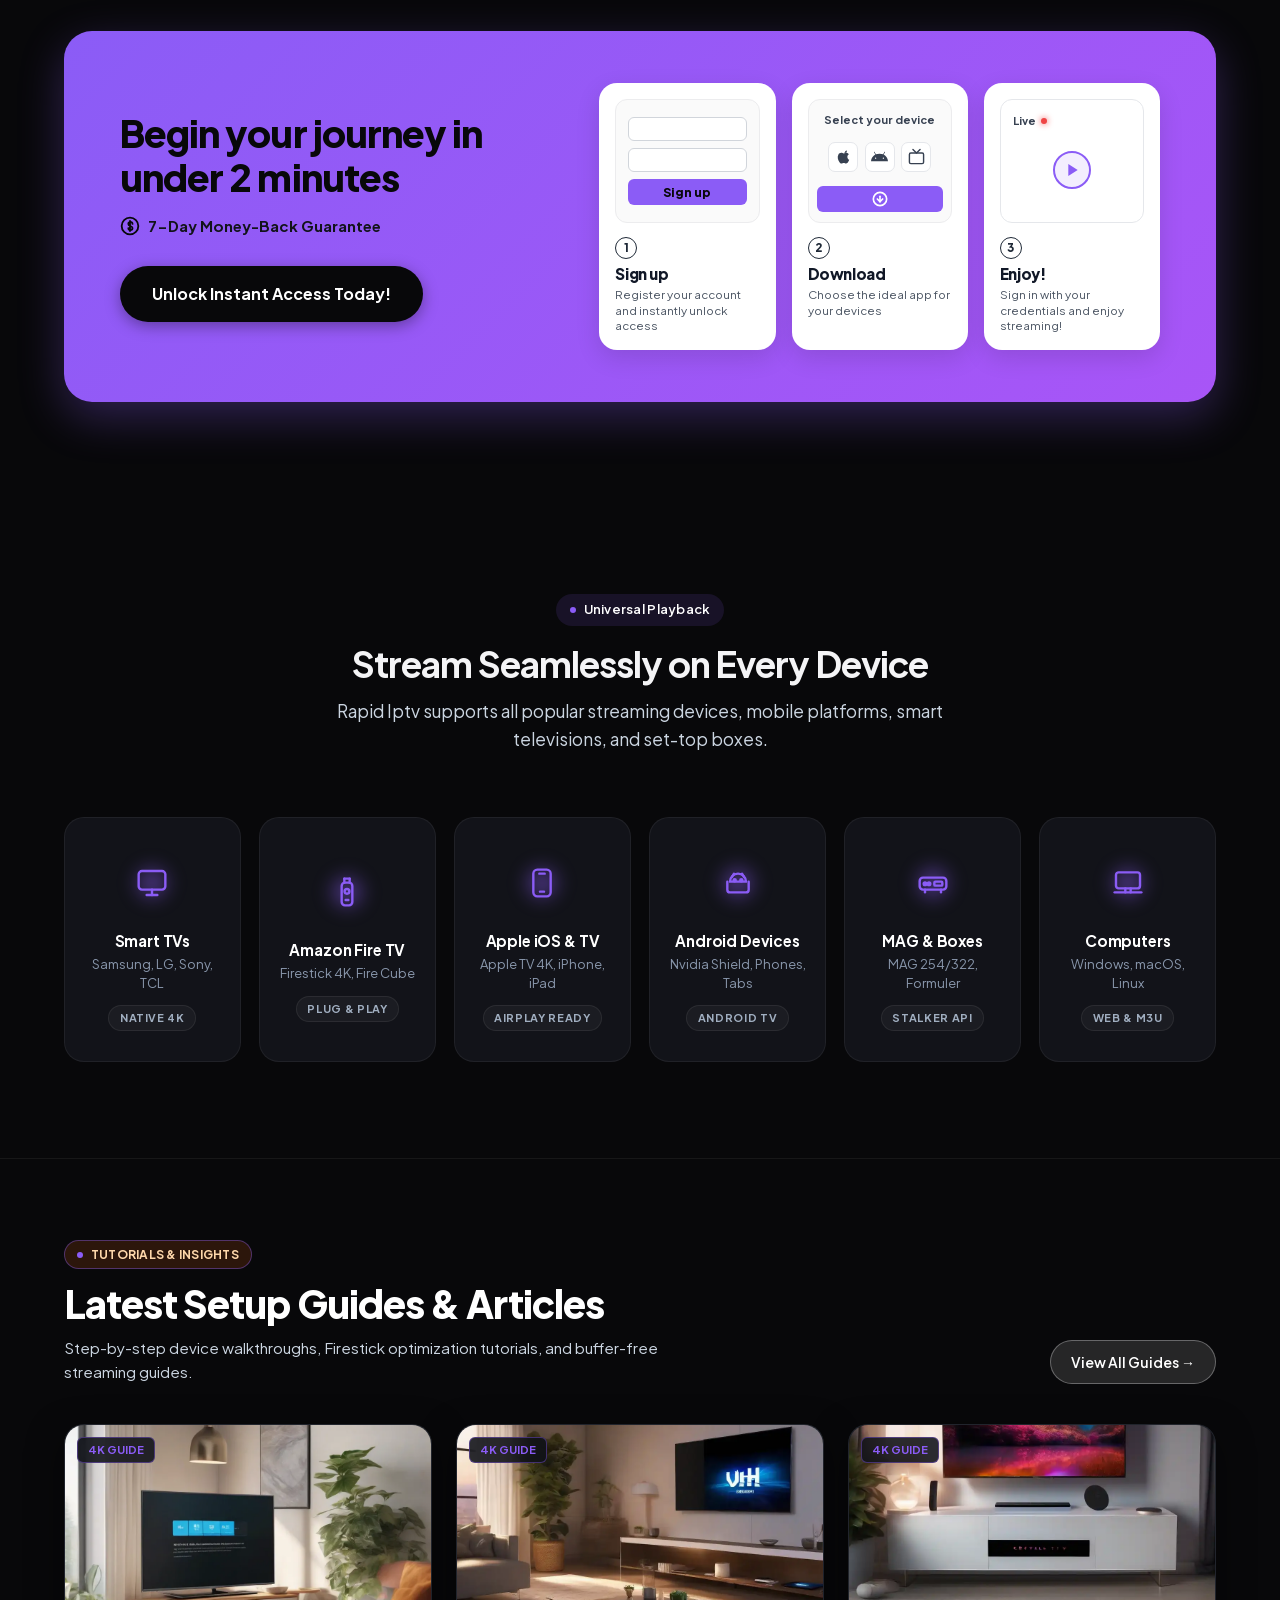
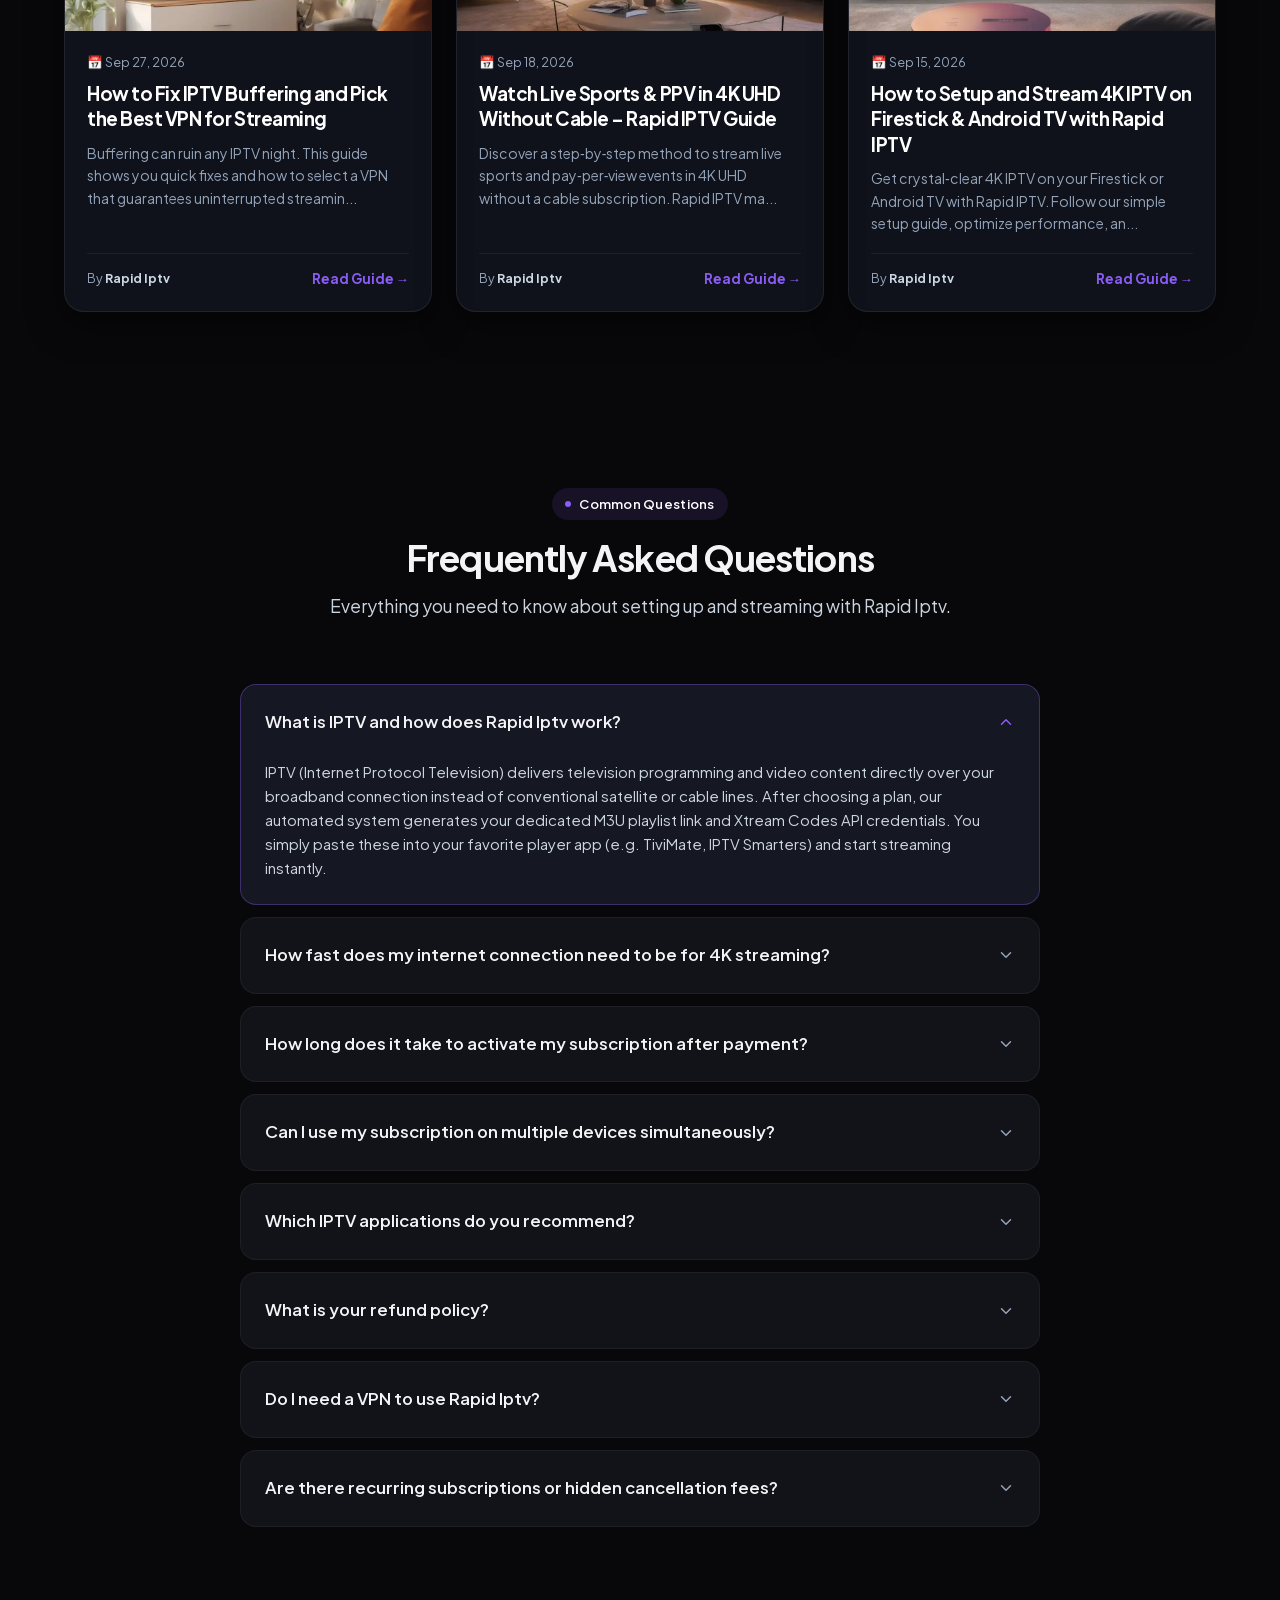
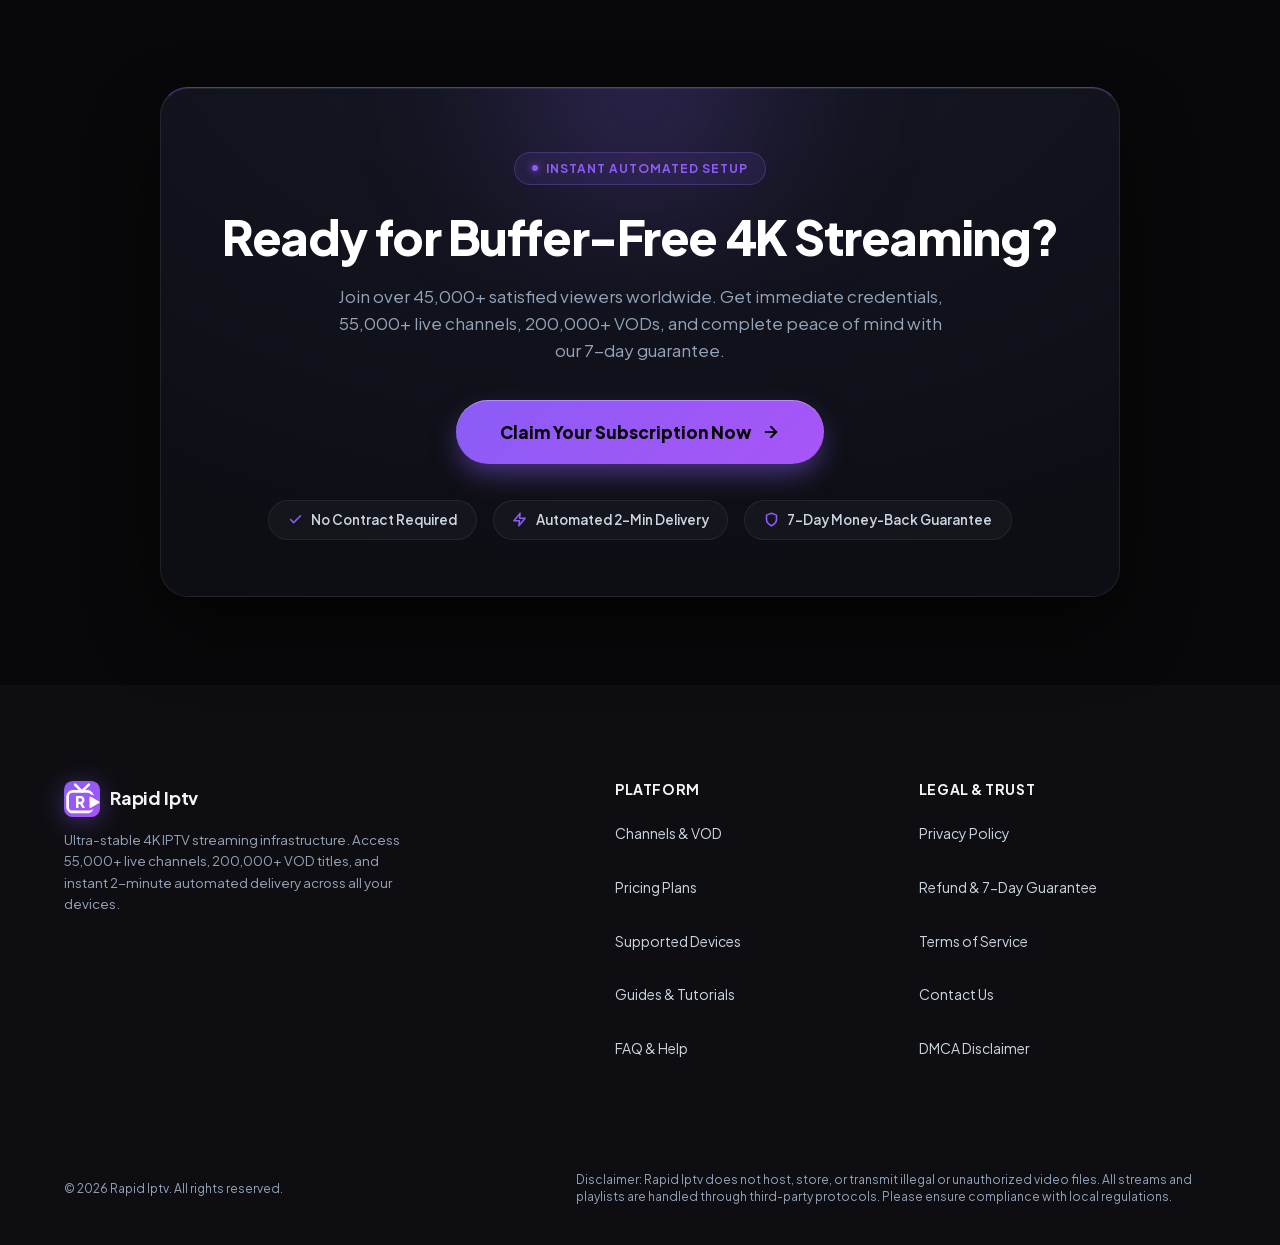
==== commit b1f8dbb0: "Deploy IPTV site via TVKIX Site Manager [2026-10-08T21:31:11.386Z]" ====
--- a/index.html
+++ b/index.html
@@ -13,9 +13,9 @@
   <meta name="theme-color" content="#08080a">
 
   <!-- Pure SVG Dynamic Brand Favicon & App Icons (Google SEO Compliant) -->
-  <link rel="icon" type="image/svg+xml" href="data:image/svg+xml;utf8,%3Csvg%20xmlns%3D%22http%3A%2F%2Fwww.w3.org%2F2000%2Fsvg%22%20viewBox%3D%220%200%20100%20100%22%20width%3D%22100%25%22%20height%3D%22100%25%22%3E%0A%20%20%3Cdefs%3E%0A%20%20%20%20%3ClinearGradient%20id%3D%22tvkixBrandGrad%22%20x1%3D%220%25%22%20y1%3D%220%25%22%20x2%3D%22100%25%22%20y2%3D%22100%25%22%3E%0A%20%20%20%20%20%20%3Cstop%20offset%3D%220%25%22%20stop-color%3D%22%23f97316%22%2F%3E%0A%20%20%20%20%20%20%3Cstop%20offset%3D%22100%25%22%20stop-color%3D%22%23f97316%22%2F%3E%0A%20%20%20%20%3C%2FlinearGradient%3E%0A%20%20%20%20%3Cmask%20id%3D%22tvCutout_6rnyrz%22%3E%0A%20%20%20%20%20%20%3Crect%20width%3D%22100%22%20height%3D%22100%22%20fill%3D%22%23ffffff%22%2F%3E%0A%20%20%20%20%20%20%3Cpath%20d%3D%22M%2073.5%2046%20L%2096%2059%20L%2073.5%2072%20Z%22%20fill%3D%22%23000000%22%20stroke%3D%22%23000000%22%20stroke-width%3D%2218.5%22%20stroke-linejoin%3D%22round%22%20stroke-linecap%3D%22round%22%2F%3E%0A%20%20%20%20%3C%2Fmask%3E%0A%20%20%3C%2Fdefs%3E%0A%20%20%3Crect%20width%3D%22100%22%20height%3D%22100%22%20rx%3D%2224%22%20fill%3D%22url(%23tvkixBrandGrad)%22%2F%3E%0A%20%20%3Cpath%20d%3D%22M%2031%2010%20L%2049.5%2029%20L%2069%2010%22%20fill%3D%22none%22%20stroke%3D%22%23ffffff%22%20stroke-width%3D%227%22%20stroke-linecap%3D%22round%22%20stroke-linejoin%3D%22round%22%2F%3E%0A%20%20%3Crect%20x%3D%2210%22%20y%3D%2229%22%20width%3D%2269%22%20height%3D%2257%22%20rx%3D%2214%22%20fill%3D%22none%22%20stroke%3D%22%23ffffff%22%20stroke-width%3D%227.5%22%20stroke-linejoin%3D%22round%22%20stroke-linecap%3D%22round%22%20mask%3D%22url(%23tvCutout_6rnyrz)%22%2F%3E%0A%20%20%3Cpath%20d%3D%22M%2073.5%2046%20L%2096%2059%20L%2073.5%2072%20Z%22%20fill%3D%22%23ffffff%22%20stroke%3D%22%23ffffff%22%20stroke-width%3D%225.5%22%20stroke-linejoin%3D%22round%22%20stroke-linecap%3D%22round%22%2F%3E%0A%20%20%3Ctext%20x%3D%2244%22%20y%3D%2258%22%20font-family%3D%22-apple-system%2C%20BlinkMacSystemFont%2C%20'Plus%20Jakarta%20Sans'%2C%20'Arial%20Black'%2C%20'Montserrat'%2C%20sans-serif%22%20font-size%3D%2244%22%20font-weight%3D%22900%22%20fill%3D%22%23ffffff%22%20text-anchor%3D%22middle%22%20dominant-baseline%3D%22central%22%3ER%3C%2Ftext%3E%0A%3C%2Fsvg%3E">
+  <link rel="icon" type="image/svg+xml" href="data:image/svg+xml;utf8,%3Csvg%20xmlns%3D%22http%3A%2F%2Fwww.w3.org%2F2000%2Fsvg%22%20viewBox%3D%220%200%20100%20100%22%20width%3D%22100%25%22%20height%3D%22100%25%22%3E%0A%20%20%3Cdefs%3E%0A%20%20%20%20%3ClinearGradient%20id%3D%22tvkixBrandGrad%22%20x1%3D%220%25%22%20y1%3D%220%25%22%20x2%3D%22100%25%22%20y2%3D%22100%25%22%3E%0A%20%20%20%20%20%20%3Cstop%20offset%3D%220%25%22%20stop-color%3D%22%238b5cf6%22%2F%3E%0A%20%20%20%20%20%20%3Cstop%20offset%3D%22100%25%22%20stop-color%3D%22%23a855f7%22%2F%3E%0A%20%20%20%20%3C%2FlinearGradient%3E%0A%20%20%20%20%3Cmask%20id%3D%22tvCutout_74u5jr%22%3E%0A%20%20%20%20%20%20%3Crect%20width%3D%22100%22%20height%3D%22100%22%20fill%3D%22%23ffffff%22%2F%3E%0A%20%20%20%20%20%20%3Cpath%20d%3D%22M%2073.5%2046%20L%2096%2059%20L%2073.5%2072%20Z%22%20fill%3D%22%23000000%22%20stroke%3D%22%23000000%22%20stroke-width%3D%2218.5%22%20stroke-linejoin%3D%22round%22%20stroke-linecap%3D%22round%22%2F%3E%0A%20%20%20%20%3C%2Fmask%3E%0A%20%20%3C%2Fdefs%3E%0A%20%20%3Crect%20width%3D%22100%22%20height%3D%22100%22%20rx%3D%2224%22%20fill%3D%22url(%23tvkixBrandGrad)%22%2F%3E%0A%20%20%3Cpath%20d%3D%22M%2031%2010%20L%2049.5%2029%20L%2069%2010%22%20fill%3D%22none%22%20stroke%3D%22%23ffffff%22%20stroke-width%3D%227%22%20stroke-linecap%3D%22round%22%20stroke-linejoin%3D%22round%22%2F%3E%0A%20%20%3Crect%20x%3D%2210%22%20y%3D%2229%22%20width%3D%2269%22%20height%3D%2257%22%20rx%3D%2214%22%20fill%3D%22none%22%20stroke%3D%22%23ffffff%22%20stroke-width%3D%227.5%22%20stroke-linejoin%3D%22round%22%20stroke-linecap%3D%22round%22%20mask%3D%22url(%23tvCutout_74u5jr)%22%2F%3E%0A%20%20%3Cpath%20d%3D%22M%2073.5%2046%20L%2096%2059%20L%2073.5%2072%20Z%22%20fill%3D%22%23ffffff%22%20stroke%3D%22%23ffffff%22%20stroke-width%3D%225.5%22%20stroke-linejoin%3D%22round%22%20stroke-linecap%3D%22round%22%2F%3E%0A%20%20%3Ctext%20x%3D%2244%22%20y%3D%2258%22%20font-family%3D%22-apple-system%2C%20BlinkMacSystemFont%2C%20'Plus%20Jakarta%20Sans'%2C%20'Arial%20Black'%2C%20'Montserrat'%2C%20sans-serif%22%20font-size%3D%2244%22%20font-weight%3D%22900%22%20fill%3D%22%23ffffff%22%20text-anchor%3D%22middle%22%20dominant-baseline%3D%22central%22%3ER%3C%2Ftext%3E%0A%3C%2Fsvg%3E">
   <link rel="alternate icon" type="image/svg+xml" href="/assets/favicon.svg">
-  <link rel="apple-touch-icon" href="data:image/svg+xml;utf8,%3Csvg%20xmlns%3D%22http%3A%2F%2Fwww.w3.org%2F2000%2Fsvg%22%20viewBox%3D%220%200%20100%20100%22%20width%3D%22100%25%22%20height%3D%22100%25%22%3E%0A%20%20%3Cdefs%3E%0A%20%20%20%20%3ClinearGradient%20id%3D%22tvkixBrandGrad%22%20x1%3D%220%25%22%20y1%3D%220%25%22%20x2%3D%22100%25%22%20y2%3D%22100%25%22%3E%0A%20%20%20%20%20%20%3Cstop%20offset%3D%220%25%22%20stop-color%3D%22%23f97316%22%2F%3E%0A%20%20%20%20%20%20%3Cstop%20offset%3D%22100%25%22%20stop-color%3D%22%23f97316%22%2F%3E%0A%20%20%20%20%3C%2FlinearGradient%3E%0A%20%20%20%20%3Cmask%20id%3D%22tvCutout_6rnyrz%22%3E%0A%20%20%20%20%20%20%3Crect%20width%3D%22100%22%20height%3D%22100%22%20fill%3D%22%23ffffff%22%2F%3E%0A%20%20%20%20%20%20%3Cpath%20d%3D%22M%2073.5%2046%20L%2096%2059%20L%2073.5%2072%20Z%22%20fill%3D%22%23000000%22%20stroke%3D%22%23000000%22%20stroke-width%3D%2218.5%22%20stroke-linejoin%3D%22round%22%20stroke-linecap%3D%22round%22%2F%3E%0A%20%20%20%20%3C%2Fmask%3E%0A%20%20%3C%2Fdefs%3E%0A%20%20%3Crect%20width%3D%22100%22%20height%3D%22100%22%20rx%3D%2224%22%20fill%3D%22url(%23tvkixBrandGrad)%22%2F%3E%0A%20%20%3Cpath%20d%3D%22M%2031%2010%20L%2049.5%2029%20L%2069%2010%22%20fill%3D%22none%22%20stroke%3D%22%23ffffff%22%20stroke-width%3D%227%22%20stroke-linecap%3D%22round%22%20stroke-linejoin%3D%22round%22%2F%3E%0A%20%20%3Crect%20x%3D%2210%22%20y%3D%2229%22%20width%3D%2269%22%20height%3D%2257%22%20rx%3D%2214%22%20fill%3D%22none%22%20stroke%3D%22%23ffffff%22%20stroke-width%3D%227.5%22%20stroke-linejoin%3D%22round%22%20stroke-linecap%3D%22round%22%20mask%3D%22url(%23tvCutout_6rnyrz)%22%2F%3E%0A%20%20%3Cpath%20d%3D%22M%2073.5%2046%20L%2096%2059%20L%2073.5%2072%20Z%22%20fill%3D%22%23ffffff%22%20stroke%3D%22%23ffffff%22%20stroke-width%3D%225.5%22%20stroke-linejoin%3D%22round%22%20stroke-linecap%3D%22round%22%2F%3E%0A%20%20%3Ctext%20x%3D%2244%22%20y%3D%2258%22%20font-family%3D%22-apple-system%2C%20BlinkMacSystemFont%2C%20'Plus%20Jakarta%20Sans'%2C%20'Arial%20Black'%2C%20'Montserrat'%2C%20sans-serif%22%20font-size%3D%2244%22%20font-weight%3D%22900%22%20fill%3D%22%23ffffff%22%20text-anchor%3D%22middle%22%20dominant-baseline%3D%22central%22%3ER%3C%2Ftext%3E%0A%3C%2Fsvg%3E">
+  <link rel="apple-touch-icon" href="data:image/svg+xml;utf8,%3Csvg%20xmlns%3D%22http%3A%2F%2Fwww.w3.org%2F2000%2Fsvg%22%20viewBox%3D%220%200%20100%20100%22%20width%3D%22100%25%22%20height%3D%22100%25%22%3E%0A%20%20%3Cdefs%3E%0A%20%20%20%20%3ClinearGradient%20id%3D%22tvkixBrandGrad%22%20x1%3D%220%25%22%20y1%3D%220%25%22%20x2%3D%22100%25%22%20y2%3D%22100%25%22%3E%0A%20%20%20%20%20%20%3Cstop%20offset%3D%220%25%22%20stop-color%3D%22%238b5cf6%22%2F%3E%0A%20%20%20%20%20%20%3Cstop%20offset%3D%22100%25%22%20stop-color%3D%22%23a855f7%22%2F%3E%0A%20%20%20%20%3C%2FlinearGradient%3E%0A%20%20%20%20%3Cmask%20id%3D%22tvCutout_74u5jr%22%3E%0A%20%20%20%20%20%20%3Crect%20width%3D%22100%22%20height%3D%22100%22%20fill%3D%22%23ffffff%22%2F%3E%0A%20%20%20%20%20%20%3Cpath%20d%3D%22M%2073.5%2046%20L%2096%2059%20L%2073.5%2072%20Z%22%20fill%3D%22%23000000%22%20stroke%3D%22%23000000%22%20stroke-width%3D%2218.5%22%20stroke-linejoin%3D%22round%22%20stroke-linecap%3D%22round%22%2F%3E%0A%20%20%20%20%3C%2Fmask%3E%0A%20%20%3C%2Fdefs%3E%0A%20%20%3Crect%20width%3D%22100%22%20height%3D%22100%22%20rx%3D%2224%22%20fill%3D%22url(%23tvkixBrandGrad)%22%2F%3E%0A%20%20%3Cpath%20d%3D%22M%2031%2010%20L%2049.5%2029%20L%2069%2010%22%20fill%3D%22none%22%20stroke%3D%22%23ffffff%22%20stroke-width%3D%227%22%20stroke-linecap%3D%22round%22%20stroke-linejoin%3D%22round%22%2F%3E%0A%20%20%3Crect%20x%3D%2210%22%20y%3D%2229%22%20width%3D%2269%22%20height%3D%2257%22%20rx%3D%2214%22%20fill%3D%22none%22%20stroke%3D%22%23ffffff%22%20stroke-width%3D%227.5%22%20stroke-linejoin%3D%22round%22%20stroke-linecap%3D%22round%22%20mask%3D%22url(%23tvCutout_74u5jr)%22%2F%3E%0A%20%20%3Cpath%20d%3D%22M%2073.5%2046%20L%2096%2059%20L%2073.5%2072%20Z%22%20fill%3D%22%23ffffff%22%20stroke%3D%22%23ffffff%22%20stroke-width%3D%225.5%22%20stroke-linejoin%3D%22round%22%20stroke-linecap%3D%22round%22%2F%3E%0A%20%20%3Ctext%20x%3D%2244%22%20y%3D%2258%22%20font-family%3D%22-apple-system%2C%20BlinkMacSystemFont%2C%20'Plus%20Jakarta%20Sans'%2C%20'Arial%20Black'%2C%20'Montserrat'%2C%20sans-serif%22%20font-size%3D%2244%22%20font-weight%3D%22900%22%20fill%3D%22%23ffffff%22%20text-anchor%3D%22middle%22%20dominant-baseline%3D%22central%22%3ER%3C%2Ftext%3E%0A%3C%2Fsvg%3E">
   <link rel="manifest" href="site.webmanifest">
 
   <!-- Open Graph / Facebook -->
@@ -40,6 +40,708 @@
   <!-- Main Stylesheet -->
   <style>
 @font-face{font-family:"Plus Jakarta Sans";font-style:normal;font-weight:400 800;font-display:swap;src:url("/assets/fonts/plus-jakarta-sans.woff2") format("woff2");unicode-range:U+0000-00FF,U+0131,U+0152-0153,U+02BB-02BC,U+02C6,U+02DA,U+02DC,U+0304,U+0308,U+0329,U+2000-206F,U+20AC,U+2122,U+2191,U+2193,U+2212,U+2215,U+FEFF,U+FFFD}:root{--bg-page:#08080a;--bg-surface:#0e0e12;--bg-card:#131318;--bg-card-hover:#181820;--bg-subtle:#1c1c24;--border-subtle:transparent;--border-medium:transparent;--border-accent:transparent;--border-highlight:transparent;--accent:#f97316;--accent-hover:#ea580c;--accent-light:rgba(249,115,22,0.12);--accent-text:#fed7aa;--status-green:#22c55e;--status-green-bg:rgba(34,197,94,0.12);--text-primary:#f4f4f6;--text-secondary:#cbd5e1;--text-muted:#94a3b8;--text-inverse:#08080a;--font-family:"Plus Jakarta Sans",-apple-system,BlinkMacSystemFont,"Segoe UI",Roboto,Oxygen,Ubuntu,Cantarell,"Helvetica Neue",sans-serif;--line-height-base:1.6;--line-height-heading:1.2;--space-xs:0.5rem;--space-sm:0.75rem;--space-md:1rem;--space-lg:1.5rem;--space-xl:2.5rem;--space-2xl:4rem;--space-3xl:6rem;--max-width:1200px;--radius-sm:4px;--radius-md:8px;--radius-lg:12px;--radius-full:9999px;--transition-fast:0.15s ease;--transition-normal:0.25s ease}*,*::before,*::after{box-sizing:border-box;margin:0;padding:0}html{font-family:var(--font-family);font-size:16px;line-height:var(--line-height-base);color:var(--text-secondary);background-color:var(--bg-page);scroll-behavior:smooth;-webkit-text-size-adjust:100%;text-rendering:optimizeLegibility}body{min-height:100vh;display:flex;flex-direction:column;background-color:var(--bg-page);color:var(--text-secondary);overflow-x:hidden}h1,h2,h3,h4,h5,h6{color:var(--text-primary);font-weight:700;line-height:var(--line-height-heading);letter-spacing:-0.025em}h1{font-size:clamp(2rem,5vw,3.25rem);font-weight:800;margin-bottom:var(--space-md)}h2{font-size:clamp(1.75rem,3.5vw,2.25rem);margin-bottom:var(--space-sm)}h3{font-size:1.25rem;margin-bottom:var(--space-xs)}p{margin-bottom:var(--space-md)}p:last-child{margin-bottom:0}a{color:inherit;text-decoration:none;transition:color var(--transition-fast)}a:hover{color:var(--text-primary)}ul,ol{list-style:none}:focus-visible{outline:2px solid var(--accent);outline-offset:3px}.container{width:100%;max-width:var(--max-width);margin-inline:auto;padding-inline:var(--space-md)}@media (min-width:768px){.container{padding-inline:var(--space-lg)}}.section{padding-block:var(--space-2xl);border-bottom:none;scroll-margin-top:90px}@media (min-width:768px){.section{padding-block:var(--space-3xl)}}.section-header{text-align:center;max-width:680px;margin-inline:auto;margin-bottom:var(--space-2xl)}.section-header p{color:var(--text-secondary);font-size:1.1rem}.pill-badge{display:inline-flex;align-items:center;gap:0.5rem;padding:0.35rem 0.85rem;font-size:0.8125rem;font-weight:600;letter-spacing:0.02em;color:var(--accent-text);background-color:var(--accent-light);border:none;border-radius:var(--radius-full);margin-bottom:var(--space-md)}.pill-badge .dot{width:6px;height:6px;border-radius:50%;background-color:var(--accent)}.status-pill{display:inline-flex;align-items:center;gap:0.375rem;font-size:0.75rem;font-weight:500;color:#86efac;background-color:var(--status-green-bg);padding:0.25rem 0.625rem;border-radius:var(--radius-full);border:none}.status-pill .indicator{width:6px;height:6px;border-radius:50%;background-color:var(--status-green)}@media (max-width:640px){.header-actions .status-pill{display:none}}.btn{display:inline-flex;align-items:center;justify-content:center;gap:0.5rem;padding:0.75rem 1.5rem;font-size:0.9375rem;font-weight:600;border-radius:var(--radius-md);border:none;cursor:pointer;white-space:nowrap;transition:background-color var(--transition-fast),transform var(--transition-fast);text-decoration:none}.btn:active{transform:translateY(1px)}.btn-primary{background:linear-gradient(135deg,#c2410c 0%,#9a3412 100%);color:#ffffff !important;font-weight:700;border:none}.btn-primary:hover{background-color:var(--accent-hover);color:#ffffff}.btn-secondary{background-color:var(--bg-card);color:var(--text-primary);border:none}.btn-secondary:hover{background-color:var(--bg-subtle);color:#ffffff}.btn-block{width:100%}.btn-sm{padding:0.5rem 1rem;font-size:0.875rem}.btn-group{display:flex;flex-direction:column;gap:0.75rem;width:100%}@media (min-width:480px){.btn-group{flex-direction:row;justify-content:center;width:auto}}.site-header{position:sticky;top:0;z-index:100;background-color:rgba(8,8,10,0.95);border-bottom:none;backdrop-filter:blur(8px);-webkit-backdrop-filter:blur(8px)}.header-container{display:flex;align-items:center;justify-content:space-between;height:68px}.brand-logo{display:flex;align-items:center;gap:0.625rem;font-size:1.125rem;font-weight:700;color:var(--text-primary);letter-spacing:-0.01em}.logo-icon{display:inline-flex;align-items:center;justify-content:center;width:32px;height:32px;background-color:var(--accent);color:#ffffff;border-radius:var(--radius-sm);font-weight:900;font-size:1rem}.brand-accent{color:var(--accent)}.nav-menu{display:none}@media (min-width:900px){.nav-menu{display:flex;align-items:center;gap:1.75rem}}.nav-link{font-size:0.875rem;font-weight:500;color:var(--text-secondary)}.nav-link:hover{color:var(--text-primary)}.header-actions{display:flex;align-items:center;gap:0.875rem}.menu-toggle{display:flex;flex-direction:column;justify-content:center;gap:5px;width:38px;height:38px;padding:8px;background-color:var(--bg-card);border:none;border-radius:var(--radius-sm);cursor:pointer;color:var(--text-primary)}@media (min-width:900px){.menu-toggle{display:none}}.menu-bar{display:block;width:100%;height:2px;background-color:var(--text-primary);transition:transform var(--transition-fast),opacity var(--transition-fast)}.menu-toggle[aria-expanded="true"] .menu-bar:nth-child(1){transform:translateY(7px) rotate(45deg)}.menu-toggle[aria-expanded="true"] .menu-bar:nth-child(2){opacity:0}.menu-toggle[aria-expanded="true"] .menu-bar:nth-child(3){transform:translateY(-7px) rotate(-45deg)}.mobile-nav{display:none;position:fixed;top:68px;left:0;right:0;bottom:0;background-color:#08080a;border-bottom:none;padding:var(--space-xl) var(--space-lg);flex-direction:column;gap:var(--space-md);z-index:999;overflow-y:auto}.mobile-nav.is-open{display:flex}@media (min-width:900px){.mobile-nav{display:none !important}}.mobile-nav-link{font-size:1.125rem;font-weight:600;color:var(--text-primary);padding-block:0.5rem;border-bottom:none}.hero-section{position:relative;background-color:#060608;padding-top:clamp(3.5rem,7vw,5.5rem);padding-bottom:clamp(2rem,4vw,3.5rem);text-align:center;overflow:hidden}.hero-cosmic-backdrop{position:absolute;inset:0;pointer-events:none;overflow:hidden;z-index:1;contain:strict}.light-ray{position:absolute;top:-120px;width:380px;height:600px;opacity:0.16;transform-origin:top center;pointer-events:none;will-change:transform}.light-ray-left{left:10%;background:linear-gradient(180deg,rgba(255,140,60,0.5) 0%,rgba(255,90,20,0.08) 60%,transparent 100%);transform:rotate(-18deg)}.light-ray-right{right:10%;background:linear-gradient(180deg,rgba(255,140,60,0.45) 0%,rgba(255,90,20,0.08) 60%,transparent 100%);transform:rotate(18deg)}.light-ray-center{left:50%;transform:translateX(-50%);width:550px;height:480px;background:radial-gradient(ellipse at top,rgba(255,107,43,0.2) 0%,rgba(255,80,10,0.05) 50%,transparent 80%);opacity:0.35}.cosmic-stars{position:absolute;inset:0;background-image:radial-gradient(1.5px 1.5px at 12% 18%,rgba(255,255,255,0.65),transparent),radial-gradient(1px 1px at 28% 42%,rgba(255,255,255,0.45),transparent),radial-gradient(2px 2px at 45% 12%,rgba(255,210,170,0.75),transparent),radial-gradient(1.5px 1.5px at 68% 28%,rgba(255,255,255,0.55),transparent),radial-gradient(1px 1px at 82% 15%,rgba(255,255,255,0.45),transparent),radial-gradient(1.5px 1.5px at 92% 38%,rgba(255,210,170,0.65),transparent),radial-gradient(1px 1px at 18% 70%,rgba(255,255,255,0.35),transparent),radial-gradient(1.5px 1.5px at 84% 68%,rgba(255,255,255,0.4),transparent);background-repeat:repeat;background-size:700px 500px;opacity:0.7}.hero-container{position:relative;z-index:3}.hero-content{max-width:860px;margin-inline:auto;display:flex;flex-direction:column;align-items:center}.hero-badge-pill{display:inline-flex;align-items:center;gap:0.5rem;padding:0.35rem 1rem;background:rgba(255,255,255,0.05);border:none;border-radius:var(--radius-full);font-size:0.8125rem;font-weight:500;letter-spacing:0.02em;color:#e4e4e7;margin-bottom:1.5rem;backdrop-filter:blur(12px);-webkit-backdrop-filter:blur(12px);box-shadow:0 4px 20px rgba(0,0,0,0.4);transition:background-color var(--transition-fast),transform var(--transition-fast)}.hero-badge-pill:hover{background:rgba(255,255,255,0.08);transform:translateY(-1px)}.badge-spark{color:#f97316;font-size:0.875rem;text-shadow:0 0 10px rgba(249,115,22,0.9),0 0 20px rgba(249,115,22,0.5);line-height:1}.hero-title{display:flex;flex-direction:column;align-items:center;gap:0.25rem;font-size:clamp(2.1rem,5.2vw,3.85rem);font-weight:800;line-height:1.15;letter-spacing:-0.035em;margin-bottom:1.25rem}.title-top{color:#ffffff;text-shadow:0 2px 20px rgba(0,0,0,0.8)}.title-bottom{color:#ff6e2e;background:linear-gradient(135deg,#ff7a30 0%,#f95716 50%,#ea580c 100%);-webkit-background-clip:text;-webkit-text-fill-color:transparent;background-clip:text;filter:drop-shadow(0 0 35px rgba(249,115,22,0.45))}.hero-description{font-size:clamp(1rem,2vw,1.1875rem);color:#9494a0;line-height:1.6;max-width:640px;margin-inline:auto;margin-bottom:2rem}.hero-btn-group{display:flex;flex-direction:row;align-items:center;justify-content:center;gap:1rem;flex-wrap:wrap;margin-bottom:2.5rem}.btn-pill{display:inline-flex;align-items:center;justify-content:center;gap:0.5rem;padding:0.8rem 1.85rem;font-size:0.9375rem;font-weight:600;border-radius:var(--radius-full);border:none;cursor:pointer;white-space:nowrap}.btn-pill,.btn-pill span,.btn-pill:link,.btn-pill:visited{text-decoration:none}.btn-pill-primary,.btn-pill-primary span,.btn-pill-primary:link,.btn-pill-primary:visited{background:var(--accent);color:#050507 !important;font-weight:800 !important;border:none;box-shadow:0 0 25px rgba(249,115,22,0.45),0 4px 14px rgba(0,0,0,0.4)}.btn-pill-primary:hover,.btn-pill-primary:hover span{transform:translateY(-2px) scale(1.02);box-shadow:0 0 35px rgba(249,115,22,0.7),0 6px 22px rgba(0,0,0,0.5);color:#000000 !important}.btn-pill-glass{background-color:rgba(255,255,255,0.06);color:#f8fafc !important;border:none;backdrop-filter:blur(12px);-webkit-backdrop-filter:blur(12px);box-shadow:0 4px 15px rgba(0,0,0,0.3)}.btn-pill-glass span{color:#f8fafc !important}.btn-pill-glass:hover{background-color:rgba(255,255,255,0.12);color:#ffffff !important;transform:translateY(-2px);box-shadow:0 6px 20px rgba(0,0,0,0.4)}.hero-horizon{position:relative;width:100%;margin-top:1rem;margin-bottom:-15px;overflow:visible;pointer-events:none;z-index:2;display:flex;justify-content:center}.horizon-svg{width:100%;height:clamp(140px,18vw,240px);display:block;overflow:visible}.hero-metrics-container{position:relative;z-index:3;margin-top:-115px}@media (max-width:640px){.hero-metrics-container{margin-top:-50px}.hero-btn-group{flex-direction:column;width:100%;max-width:320px;margin-inline:auto}.btn-pill{width:100%}.horizon-svg{height:120px}}.metrics-grid{display:grid;grid-template-columns:repeat(2,1fr);gap:1rem;margin-top:0}@media (min-width:860px){.metrics-grid{grid-template-columns:repeat(4,1fr);gap:1.25rem}}.metric-card{position:relative;background-color:#0c0c11;background:linear-gradient(180deg,#13131a 0%,#0d0d12 100%);border:1px solid rgba(255,255,255,0.08);border-radius:18px;padding:2.25rem 1rem 1.75rem 1rem;display:flex;flex-direction:column;align-items:center;justify-content:center;text-align:center;box-shadow:0 10px 30px rgba(0,0,0,0.4),inset 0 1px 0 rgba(255,255,255,0.06);transition:transform var(--transition-normal),box-shadow var(--transition-normal),border-color var(--transition-normal),background-color var(--transition-normal)}.metric-card:hover{transform:translateY(-3px);background-color:#101016;border-color:rgba(255,106,26,0.4);box-shadow:0 14px 40px rgba(0,0,0,0.55),0 0 25px rgba(249,115,22,0.15)}.metric-icon-wrap{display:flex;align-items:center;justify-content:center;width:56px;height:48px;max-width:56px;max-height:48px;background:transparent;border:none;margin-inline:auto;margin-bottom:1.25rem;overflow:visible;flex-shrink:0}.metric-icon-art{width:56px !important;height:48px !important;max-width:56px !important;max-height:48px !important;display:block;flex-shrink:0;filter:drop-shadow(0 0 10px rgba(255,106,26,0.22));transition:transform var(--transition-fast),filter var(--transition-fast)}.metric-card:hover .metric-icon-art{transform:scale(1.06);filter:drop-shadow(0 0 16px rgba(255,106,26,0.5))}.metric-val{font-size:clamp(1.35rem,2.2vw,1.85rem);font-weight:800;color:#ffffff;letter-spacing:-0.02em;line-height:1.2}.metric-val .accent-mark{color:#ff6a1a;margin-left:2px}.metric-label{font-size:clamp(0.78rem,1.15vw,0.875rem);color:#94949e;margin-top:0.45rem;line-height:1.4;font-weight:500}.metric-dash{display:block;width:26px;height:3px;border-radius:var(--radius-full);background-color:#ff6a1a;margin-top:1.25rem;box-shadow:0 0 8px rgba(255,106,26,0.5)}@media (max-width:640px){.metrics-grid{gap:0.65rem}.metric-card{padding:1.5rem 0.6rem 1.25rem 0.6rem;border-radius:14px}.metric-icon-wrap{height:44px;margin-bottom:0.85rem}.metric-icon-art{width:44px;height:38px}.metric-val{font-size:1.15rem}.metric-label{font-size:0.72rem}.metric-dash{margin-top:0.85rem;width:20px}}.hero-categories-section{position:relative;background-color:#060608;padding-bottom:2rem}.hero-categories-container{position:relative;z-index:3;margin-top:1.5rem;margin-bottom:1rem}.category-cards-grid{display:grid;grid-template-columns:repeat(3,1fr);gap:0.65rem}@media (min-width:860px){.category-cards-grid{grid-template-columns:repeat(6,1fr);gap:1rem}}.category-card{position:relative;display:flex;flex-direction:column;border-radius:14px;overflow:hidden;background-color:#0c0c11;border:1px solid rgba(255,255,255,0.08);text-decoration:none;cursor:pointer;box-shadow:0 6px 20px rgba(0,0,0,0.4);transition:transform var(--transition-normal),box-shadow var(--transition-normal),border-color var(--transition-normal)}.category-card:hover{transform:translateY(-4px) scale(1.02);border-color:rgba(255,106,26,0.45);box-shadow:0 12px 30px rgba(0,0,0,0.6),0 0 20px rgba(255,106,26,0.22)}.category-card-media{position:relative;width:100%;aspect-ratio:2 / 3;overflow:hidden;border-radius:14px;background-color:#08080a}.category-card-media img{width:100%;height:100%;object-fit:cover;display:block;transition:transform 0.45s cubic-bezier(0.16,1,0.3,1)}.category-card:hover .category-card-media img{transform:scale(1.07)}.category-card-overlay{position:absolute;inset:0;background:linear-gradient(180deg,transparent 40%,rgba(0,0,0,0.65) 75%,rgba(0,0,0,0.92) 100%);pointer-events:none}.category-card-label{position:absolute;bottom:0.55rem;left:0.25rem;right:0.25rem;text-align:center;font-size:0.78rem;font-weight:600;color:#ffffff;letter-spacing:-0.01em;text-shadow:0 1px 4px rgba(0,0,0,0.9);pointer-events:none;white-space:nowrap;overflow:hidden;text-overflow:ellipsis;padding-inline:4px;transition:color var(--transition-fast)}.category-card:hover .category-card-label{color:#ff7a30}@media (max-width:640px){.hero-categories-container{margin-top:0.85rem;margin-bottom:0.5rem}.category-cards-grid{gap:0.45rem}.category-card{border-radius:10px}.category-card-media{border-radius:10px}.category-card-label{font-size:0.65rem;bottom:0.35rem}}.what-we-offer-section{position:relative;overflow:hidden}.what-we-offer-section::before{content:"";position:absolute;top:15%;left:-80px;width:380px;height:380px;background:radial-gradient(circle,rgba(255,106,26,0.14) 0%,rgba(255,106,26,0.03) 50%,transparent 70%);filter:blur(60px);pointer-events:none;z-index:0}.benefits-grid{position:relative;z-index:1;display:grid;grid-template-columns:1fr;gap:1.25rem}@media (min-width:640px){.benefits-grid{grid-template-columns:repeat(2,1fr)}}@media (min-width:1024px){.benefits-grid{grid-template-columns:repeat(4,1fr);gap:1.5rem}}.benefit-card{background-color:#14151b;border:1px solid rgba(255,255,255,0.06);border-radius:22px;padding:2.5rem 1.5rem;display:flex;flex-direction:column;align-items:center;text-align:center;height:100%;transition:transform 0.25s ease,border-color 0.25s ease,box-shadow 0.25s ease,background-color 0.25s ease}.benefit-card:hover{background-color:#181a22;border-color:rgba(255,106,26,0.35);transform:translateY(-4px);box-shadow:0 16px 36px -10px rgba(0,0,0,0.6),0 0 24px rgba(255,106,26,0.12)}.benefit-icon-wrapper{position:relative;width:60px;height:60px;display:flex;align-items:center;justify-content:center;color:#ff6a1a;margin-bottom:1.25rem;flex-shrink:0}.benefit-icon-glow{position:absolute;top:50%;left:50%;transform:translate(-50%,-50%);width:48px;height:48px;border-radius:50%;background:radial-gradient(circle,rgba(255,106,26,0.55) 0%,rgba(255,106,26,0.18) 50%,transparent 75%);filter:blur(8px);pointer-events:none;z-index:0}.benefit-icon-wrapper svg{position:relative;z-index:1;width:32px;height:32px;color:#ff6a1a}.benefit-title{font-size:1.125rem;font-weight:700;color:#ffffff;margin-bottom:0.75rem;line-height:1.3}.benefit-desc{font-size:0.875rem;color:#94a3b8;line-height:1.55;margin:0;max-width:250px}.features-showcase-section{padding:5rem 0;position:relative;overflow:hidden}.features-showcase{display:flex;flex-direction:column;gap:6rem}.feature-split-row{display:grid;grid-template-columns:1fr;align-items:center;gap:2.5rem}@media (min-width:992px){.feature-split-row{grid-template-columns:1fr 1fr;gap:4.5rem}.feature-split-row-reverse .feature-split-content{order:2}.feature-split-row-reverse .feature-split-media{order:1}}.feature-split-content{display:flex;flex-direction:column;justify-content:center}.feature-badge-tag{display:inline-block;font-size:0.8125rem;font-weight:800;text-transform:uppercase;letter-spacing:0.1em;color:#ff6a1a;margin-bottom:0.875rem}.feature-split-title{font-size:clamp(2rem,3.2vw,2.75rem);font-weight:800;line-height:1.15;letter-spacing:-0.03em;color:#ffffff;margin:0 0 1.25rem 0}.feature-split-desc{font-size:1.0625rem;line-height:1.65;color:#94a3b8;margin:0 0 1.75rem 0;max-width:520px}.feature-split-list{list-style:none;padding:0;margin:0;display:flex;flex-direction:column;gap:0.875rem}.feature-split-item{display:flex;align-items:center;gap:0.75rem;font-size:1rem;font-weight:600;color:#f1f5f9}.feature-check-icon{display:inline-flex;align-items:center;justify-content:center;color:#ff6a1a;flex-shrink:0}.feature-check-icon svg{width:18px;height:18px}.feature-split-media{position:relative;display:flex;justify-content:center;align-items:center}.feature-media-wrapper{position:relative;width:100%;max-width:620px;display:flex;align-items:center;justify-content:center}.feature-media-ambient{position:absolute;top:50%;left:50%;transform:translate(-50%,-50%);width:80%;height:80%;background:radial-gradient(circle,rgba(255,106,26,0.16) 0%,rgba(255,106,26,0.03) 60%,transparent 80%);filter:blur(50px);pointer-events:none;z-index:0}.feature-mockup-img{position:relative;z-index:1;width:100%;max-width:100%;height:auto;display:block;object-fit:contain;filter:drop-shadow(0 20px 30px rgba(0,0,0,0.65));transition:transform 0.35s cubic-bezier(0.16,1,0.3,1),filter 0.35s ease}.feature-mockup-img:hover{transform:translateY(-6px) scale(1.02);filter:drop-shadow(0 28px 42px rgba(0,0,0,0.8)) drop-shadow(0 0 25px rgba(255,106,26,0.22))}@media (max-width:768px){.features-showcase-section{padding:3.5rem 0}.features-showcase{gap:4rem}.feature-split-title{font-size:1.75rem}.feature-split-desc{font-size:0.9375rem;margin-bottom:1.25rem}.feature-split-item{font-size:0.9375rem}}.journey-banner{background:linear-gradient(135deg,#ff5500 0%,#ff6a1a 50%,#ff8833 100%);border-radius:28px;padding:3.25rem 3.5rem;display:grid;grid-template-columns:1fr;gap:2.5rem;align-items:center;position:relative;overflow:hidden;box-shadow:0 15px 45px rgba(255,106,26,0.22)}@media (min-width:1024px){.journey-banner{grid-template-columns:1fr 1.3fr;gap:3rem}}.journey-cta-col{display:flex;flex-direction:column;align-items:flex-start}.journey-title{font-size:2.35rem;font-weight:800;color:#08080a;line-height:1.15;letter-spacing:-0.025em;margin-bottom:1rem}.journey-guarantee{display:inline-flex;align-items:center;gap:0.5rem;font-size:0.9375rem;font-weight:700;color:#12131a;margin-bottom:1.75rem}.journey-guarantee svg{flex-shrink:0;color:#08080a}.journey-btn{display:inline-flex;align-items:center;justify-content:center;background-color:#08080a;color:#ffffff;font-size:1rem;font-weight:700;padding:0.95rem 2rem;border-radius:100px;text-decoration:none;box-shadow:0 4px 15px rgba(0,0,0,0.35);transition:transform var(--transition-fast),background-color var(--transition-fast),box-shadow var(--transition-fast)}.journey-btn:hover{background-color:#1a1b24;transform:translateY(-2px);box-shadow:0 6px 20px rgba(0,0,0,0.45)}.journey-steps-grid{display:grid;grid-template-columns:1fr;gap:1.25rem}@media (min-width:640px){.journey-steps-grid{grid-template-columns:repeat(3,1fr);gap:1rem}}.journey-step-card{background-color:#ffffff;border-radius:18px;padding:1rem;display:flex;flex-direction:column;box-shadow:0 8px 24px rgba(0,0,0,0.12);transition:transform var(--transition-fast),box-shadow var(--transition-fast)}.journey-step-card:hover{transform:translateY(-4px);box-shadow:0 12px 28px rgba(0,0,0,0.18)}.journey-mockup{background-color:#fafafa;border:1.5px solid #ececee;border-radius:12px;height:124px;padding:0.75rem;margin-bottom:0.875rem;display:flex;flex-direction:column;justify-content:center;position:relative;overflow:hidden}.mockup-signup{gap:0.45rem}.mockup-input-box{height:24px;width:100%;border:1.5px solid #d1d5db;border-radius:6px;background-color:#ffffff}.mockup-submit-btn{height:26px;width:100%;background:var(--accent);color:#08080a;border-radius:6px;font-size:0.75rem;font-weight:800;display:flex;align-items:center;justify-content:center}.mockup-download{justify-content:space-between;padding:0.65rem 0.5rem}.mockup-subheading{font-size:0.6875rem;font-weight:700;color:#374151;text-align:center}.mockup-device-tiles{display:flex;align-items:center;justify-content:center;gap:0.4rem}.mockup-tile{width:30px;height:30px;border:1.5px solid #e5e7eb;border-radius:7px;background-color:#ffffff;display:flex;align-items:center;justify-content:center;color:#374151}.mockup-download-btn{height:26px;width:100%;background:var(--accent);color:#ffffff;border-radius:6px;display:flex;align-items:center;justify-content:center}.mockup-enjoy{justify-content:space-between;border:1.5px solid #e5e7eb;background-color:#ffffff}.mockup-live-indicator{display:flex;align-items:center;gap:0.3rem;font-size:0.6875rem;font-weight:700;color:#374151}.mockup-live-indicator .live-dot{width:6px;height:6px;border-radius:50%;background-color:#ef4444;box-shadow:0 0 6px #ef4444}.mockup-play-center{margin:auto;width:38px;height:38px;border:2px solid var(--accent);border-radius:50%;display:flex;align-items:center;justify-content:center;color:var(--accent);background-color:rgba(255,106,26,0.08)}.mockup-play-center svg{margin-left:2px}.journey-step-footer{display:flex;flex-direction:column;align-items:flex-start}.journey-step-num{width:22px;height:22px;border:1.5px solid #1f2937;border-radius:50%;display:inline-flex;align-items:center;justify-content:center;font-size:0.725rem;font-weight:800;color:#1f2937;margin-bottom:0.35rem}.journey-step-title{font-size:0.95rem;font-weight:800;color:#111827;margin-bottom:0.25rem}.journey-step-desc{font-size:0.725rem;color:#4b5563;line-height:1.35;margin:0}@media (max-width:640px){.journey-banner{padding:2rem 1.25rem;border-radius:20px}.journey-title{font-size:1.75rem}.journey-btn{width:100%;text-align:center}}.pricing-cards-wrapper{display:grid;grid-template-columns:1fr;gap:2.25rem;max-width:1100px;margin:0 auto;align-items:stretch}@media (min-width:900px){.pricing-cards-wrapper{grid-template-columns:repeat(3,1fr);gap:1.5rem;align-items:center}}.price-plan-card{background-color:#0c0d12;border:1px solid rgba(255,255,255,0.08);border-radius:22px;padding:2.75rem 1.75rem 2rem 1.75rem;display:flex;flex-direction:column;position:relative;transition:transform var(--transition-fast),border-color var(--transition-fast),box-shadow var(--transition-fast)}.price-plan-card:hover{border-color:rgba(255,255,255,0.18);transform:translateY(-4px)}.price-plan-card.is-featured{background-color:#0e0f16;border:2px solid var(--accent);box-shadow:0 0 40px rgba(255,106,26,0.15);padding-top:3rem}@media (min-width:900px){.price-plan-card.is-featured{transform:scale(1.03);z-index:2}.price-plan-card.is-featured:hover{transform:scale(1.05) translateY(-4px)}}.plan-badge-top{position:absolute;top:-14px;left:50%;transform:translateX(-50%);background:var(--accent);color:#000000;font-size:0.75rem;font-weight:800;letter-spacing:0.08em;text-transform:uppercase;padding:0.35rem 1.15rem;border-radius:100px;box-shadow:0 4px 14px rgba(255,106,26,0.4);white-space:nowrap}.plan-card-head{text-align:center;margin-bottom:1.5rem}.plan-card-title{font-size:1.75rem;font-weight:800;color:#ffffff;margin-bottom:0.35rem}.plan-card-subtitle{font-size:0.6875rem;font-weight:700;letter-spacing:0.12em;text-transform:uppercase;color:#7e808e;margin-bottom:1.25rem}.plan-card-subtitle.featured-subtitle{color:var(--accent)}.plan-card-price-row{display:flex;align-items:baseline;justify-content:center;gap:0.25rem}.plan-card-amount{font-size:2.75rem;font-weight:800;color:#ffffff;letter-spacing:-0.03em;line-height:1}.plan-card-amount.featured-amount{font-size:3.25rem;color:var(--accent);letter-spacing:-0.04em}.plan-card-unit{font-size:0.9375rem;color:#8c8e9b;font-weight:500}.plan-billed-note{font-size:0.8125rem;color:#8c8e9b;font-weight:500;margin-top:0.35rem}.plan-savings-pill{display:inline-flex;align-items:center;justify-content:center;gap:0.375rem;background-color:rgba(255,106,26,0.1);border:1px solid rgba(255,106,26,0.25);color:var(--accent);font-size:0.8125rem;font-weight:600;padding:0.35rem 0.875rem;border-radius:100px;margin-top:0.75rem}.plan-savings-pill svg{flex-shrink:0}.plan-card-features{list-style:none;padding:0;margin:0 0 2rem 0;display:flex;flex-direction:column;gap:0.875rem;flex:1}.plan-card-feature{display:flex;align-items:center;gap:0.75rem;font-size:0.9375rem;color:#d1d3df}.plan-card-feature .check-icon{color:var(--accent);width:18px;height:18px;flex-shrink:0}.plan-card-btn{display:flex;align-items:center;justify-content:center;gap:0.5rem;width:100%;padding:0.95rem 1.25rem;border-radius:12px;font-size:0.95rem;font-weight:700;text-decoration:none;cursor:pointer;transition:all var(--transition-fast)}.plan-card-btn.outline-btn{background-color:rgba(255,255,255,0.03);border:1px solid rgba(255,255,255,0.12);color:#ffffff}.plan-card-btn.outline-btn:hover{background-color:rgba(255,255,255,0.08);border-color:rgba(255,255,255,0.25);transform:translateY(-2px)}.plan-card-btn.solid-featured-btn{background:var(--accent);border:none;color:#000000;box-shadow:0 4px 18px rgba(255,106,26,0.3)}.plan-card-btn.solid-featured-btn:hover{filter:brightness(1.08);box-shadow:0 6px 24px rgba(255,106,26,0.45);transform:translateY(-2px)}.plan-card-btn svg{transition:transform var(--transition-fast)}.plan-card-btn:hover svg{transform:translateX(3px)}.pricing-guarantee-row,.hero-trust-row{margin-top:var(--space-xl);text-align:center;display:flex;flex-wrap:wrap;align-items:center;justify-content:center;gap:1.5rem;font-size:0.8125rem;color:var(--text-muted)}.trust-item{display:inline-flex;align-items:center;gap:0.5rem;font-size:0.8125rem;color:var(--text-muted)}.trust-item svg{width:16px !important;height:16px !important;max-width:16px !important;max-height:16px !important;flex-shrink:0;color:var(--accent)}.devices-grid{display:grid;grid-template-columns:repeat(2,1fr);gap:1rem}@media (min-width:640px){.devices-grid{grid-template-columns:repeat(3,1fr);gap:1.25rem}}@media (min-width:1024px){.devices-grid{grid-template-columns:repeat(6,1fr);gap:1.15rem}}.device-card{background-color:#121319;border:1px solid rgba(255,255,255,0.06);border-radius:20px;padding:2.25rem 1rem 1.85rem;text-align:center;display:flex;flex-direction:column;align-items:center;justify-content:center;position:relative;overflow:hidden;transition:transform 0.25s cubic-bezier(0.16,1,0.3,1),background-color 0.25s ease,border-color 0.25s ease,box-shadow 0.25s ease}.device-card:hover{background-color:#161822;border-color:rgba(255,106,26,0.4);transform:translateY(-4px);box-shadow:0 16px 36px -10px rgba(0,0,0,0.65),0 0 24px rgba(255,106,26,0.1)}.device-icon-wrapper{position:relative;width:58px;height:58px;display:flex;align-items:center;justify-content:center;margin-bottom:1.15rem;color:#ff6a1a;flex-shrink:0}.device-icon-glow{position:absolute;top:50%;left:50%;transform:translate(-50%,-50%);width:44px;height:44px;border-radius:50%;background:radial-gradient(circle,rgba(255,106,26,0.5) 0%,rgba(255,106,26,0.15) 50%,transparent 75%);filter:blur(8px);pointer-events:none;z-index:0}.device-icon-wrapper svg{position:relative;z-index:1;width:32px;height:32px;stroke:#ff6a1a;transition:transform 0.25s cubic-bezier(0.16,1,0.3,1)}.device-card:hover .device-icon-wrapper svg{transform:scale(1.1)}.device-name{font-size:0.95rem;font-weight:700;color:#ffffff;margin:0 0 0.35rem 0;line-height:1.25;letter-spacing:-0.01em}.device-sub{font-size:0.8125rem;color:#8896ab;line-height:1.4;margin:0}.device-micro-tag{display:inline-block;margin-top:0.85rem;font-size:0.6875rem;font-weight:700;text-transform:uppercase;letter-spacing:0.06em;color:#a0aec0;background:rgba(255,255,255,0.04);border:1px solid rgba(255,255,255,0.07);padding:0.2rem 0.65rem;border-radius:999px;transition:color 0.25s ease,background-color 0.25s ease,border-color 0.25s ease}.device-card:hover .device-micro-tag{color:#ff8533;background:rgba(255,106,26,0.08);border-color:rgba(255,106,26,0.25)}.faq-list{max-width:800px;margin-inline:auto;display:flex;flex-direction:column;gap:var(--space-sm)}.faq-item{background-color:#121319;border:1px solid rgba(255,255,255,0.05);border-radius:16px;transition:background-color var(--transition-fast),border-color var(--transition-fast)}.faq-item[open]{background-color:#151722;border-color:rgba(255,106,26,0.25)}.faq-question{display:flex;align-items:center;justify-content:space-between;padding:var(--space-lg);font-size:1.05rem;font-weight:600;color:var(--text-primary);cursor:pointer;list-style:none;user-select:none}.faq-question::-webkit-details-marker{display:none}.faq-chevron{width:18px;height:18px;color:var(--text-muted);transition:transform var(--transition-normal);flex-shrink:0;margin-left:var(--space-md)}.faq-item[open] .faq-chevron{transform:rotate(180deg);color:var(--accent)}.faq-answer{padding:0 var(--space-lg) var(--space-lg);font-size:0.9375rem;color:var(--text-secondary);line-height:1.6}.faq-answer a{color:var(--accent-text);text-decoration:underline}.final-cta-section{padding-block:4rem 5.5rem;position:relative;scroll-margin-top:90px}.cta-banner{background:radial-gradient(100% 120% at 50% -20%,#161826 0%,#0d0e14 100%);border:1px solid rgba(255,255,255,0.08);border-top:1px solid rgba(255,106,26,0.45);border-radius:28px;padding:4rem 2.5rem 3.5rem;text-align:center;max-width:960px;margin-inline:auto;position:relative;overflow:hidden;box-shadow:0 32px 80px -16px rgba(0,0,0,0.8),inset 0 1px 0 rgba(255,255,255,0.08)}.cta-banner::before{content:"";position:absolute;top:-140px;left:50%;transform:translateX(-50%);width:520px;height:300px;background:radial-gradient(circle,rgba(255,106,26,0.22) 0%,rgba(255,106,26,0.04) 50%,transparent 75%);filter:blur(60px);pointer-events:none;z-index:0}.cta-banner>*{position:relative;z-index:1}.cta-pill-tag{display:inline-flex;align-items:center;gap:0.5rem;font-size:0.75rem;font-weight:700;text-transform:uppercase;letter-spacing:0.08em;color:#ff7a29;background:rgba(255,106,26,0.08);border:1px solid rgba(255,106,26,0.25);padding:0.38rem 1.1rem;border-radius:999px;margin-bottom:1.5rem}.cta-pill-tag .dot{width:6px;height:6px;border-radius:50%;background:#ff6a1a;box-shadow:0 0 8px #ff6a1a}.cta-title{font-size:clamp(2.1rem,3.8vw,3rem);font-weight:800;letter-spacing:-0.03em;line-height:1.15;color:#ffffff;margin:0 0 1.15rem 0}.cta-desc{font-size:1.0625rem;line-height:1.6;color:#94a3b8;max-width:620px;margin:0 auto 2.25rem}.cta-btn-wrapper{display:flex;justify-content:center;margin-bottom:2.25rem}.cta-main-btn{background:linear-gradient(135deg,#c2410c 0%,#9a3412 100%) !important;color:#ffffff !important;font-size:1.0625rem !important;font-weight:700 !important;padding:1.15rem 2.75rem !important;border-radius:999px !important;box-shadow:0 12px 28px -4px rgba(194,65,12,0.42),inset 0 1px 0 rgba(255,255,255,0.25) !important;display:inline-flex !important;align-items:center !important;gap:0.65rem !important;transition:transform 0.25s cubic-bezier(0.16,1,0.3,1),box-shadow 0.25s ease !important}.cta-main-btn:hover{transform:translateY(-2px) scale(1.02) !important;box-shadow:0 18px 38px -4px rgba(255,106,26,0.6) !important}.cta-trust-row{display:flex;flex-wrap:wrap;align-items:center;justify-content:center;gap:1rem}.cta-trust-badge{display:inline-flex;align-items:center;gap:0.55rem;font-size:0.84rem;font-weight:600;color:#cbd5e1;background:rgba(255,255,255,0.03);border:1px solid rgba(255,255,255,0.07);padding:0.5rem 1.15rem;border-radius:999px;transition:background-color 0.2s ease,border-color 0.2s ease}.cta-trust-badge:hover{background:rgba(255,255,255,0.05);border-color:rgba(255,255,255,0.12)}.cta-trust-badge svg{width:15px;height:15px;stroke:#ff7a29;flex-shrink:0}@media (max-width:768px){.cta-banner{padding:3.5rem 1.5rem;border-radius:24px}.cta-title{font-size:1.75rem}.cta-desc{font-size:0.9375rem}.cta-trust-row{flex-direction:column;gap:0.75rem}}.site-footer{background-color:var(--bg-surface);border-top:none;padding-block:var(--space-3xl) var(--space-xl);font-size:0.875rem}.footer-grid{display:grid;grid-template-columns:1fr;gap:var(--space-xl);margin-bottom:var(--space-2xl)}@media (min-width:640px){.footer-grid{grid-template-columns:1.5fr 1fr;gap:var(--space-xl)}}@media (min-width:1024px){.footer-grid{grid-template-columns:2fr 1fr 1.2fr;gap:3.5rem}}.footer-brand p{color:var(--text-muted);font-size:0.84rem;margin-top:var(--space-sm);max-width:360px;line-height:1.6}.footer-col-title{font-size:0.875rem;font-weight:700;text-transform:uppercase;letter-spacing:0.04em;color:var(--text-primary);margin-bottom:var(--space-md)}.footer-links{display:flex;flex-direction:column;gap:0.85rem}.footer-link{color:#cbd5e1;font-size:0.875rem;display:inline-flex;align-items:center;padding:8px 0;min-height:40px;box-sizing:border-box}.footer-link:hover{color:var(--accent)}.footer-bottom{padding-top:var(--space-xl);border-top:none;display:flex;flex-direction:column;gap:1rem;align-items:center;text-align:center;color:var(--text-muted);font-size:0.75rem}@media (min-width:768px){.footer-bottom{flex-direction:row;justify-content:space-between;text-align:left}}.footer-disclaimer{max-width:640px;line-height:1.4;color:#94a3b8}.policy-page-wrapper{padding-top:7rem;padding-bottom:6rem;position:relative;min-height:85vh}.policy-breadcrumbs{display:flex;align-items:center;justify-content:center;gap:0.5rem;font-size:0.8125rem;font-weight:600;color:var(--text-muted);margin-bottom:1.5rem}.policy-breadcrumbs a{color:var(--text-secondary);transition:color 0.2s ease}.policy-breadcrumbs a:hover{color:var(--accent)}.policy-header{text-align:center;max-width:760px;margin:0 auto 3rem}.policy-header h1{font-size:clamp(2.2rem,4vw,3rem);font-weight:800;letter-spacing:-0.03em;color:#ffffff;line-height:1.2;margin:0.75rem 0 0.5rem}.policy-last-updated{font-size:0.84rem;color:var(--text-muted)}.policy-card{background-color:#121319;border:1px solid rgba(255,255,255,0.07);border-radius:28px;padding:3.5rem 3rem;max-width:920px;margin-inline:auto;box-shadow:0 24px 64px -16px rgba(0,0,0,0.75),inset 0 1px 0 rgba(255,255,255,0.06)}.policy-section{margin-bottom:2.75rem}.policy-section:last-child{margin-bottom:0}.policy-section h2{font-size:1.35rem;font-weight:700;color:#ffffff;letter-spacing:-0.01em;margin:0 0 1rem;display:flex;align-items:center;gap:0.5rem}.policy-section p{font-size:0.95rem;line-height:1.7;color:#94a3b8;margin-bottom:1rem}.policy-section p:last-child{margin-bottom:0}.policy-section ul,.policy-section ol{padding-left:1.5rem;margin-bottom:1.25rem;color:#94a3b8}.policy-section li{font-size:0.9375rem;line-height:1.65;margin-bottom:0.5rem}.policy-section li strong{color:#e2e8f0}.policy-highlight{background:rgba(255,106,26,0.06);border:1px solid rgba(255,106,26,0.22);border-radius:20px;padding:1.75rem 2rem;margin:1.75rem 0;position:relative;overflow:hidden}.policy-highlight h3{font-size:1.1rem;font-weight:700;color:#ff8533;margin:0 0 0.5rem;display:flex;align-items:center;gap:0.5rem}.policy-highlight p{color:#cbd5e1;font-size:0.9375rem;line-height:1.6;margin:0}.policy-cta-box{margin-top:3rem;padding-top:2.5rem;border-top:1px solid rgba(255,255,255,0.06);display:flex;flex-direction:column;align-items:center;text-align:center;gap:1.25rem}@media (min-width:640px){.policy-cta-box{flex-direction:row;justify-content:space-between;text-align:left}}.policy-cta-box h3{font-size:1.15rem;font-weight:700;color:#ffffff;margin:0 0 0.25rem}.policy-cta-box p{font-size:0.875rem;color:var(--text-muted);margin:0}@media (max-width:768px){.policy-card{padding:2.25rem 1.5rem;border-radius:20px}.policy-section h2{font-size:1.2rem}}.contact-channels-simple{display:grid;grid-template-columns:1fr;gap:1.25rem;margin-bottom:2.5rem}@media (min-width:640px){.contact-channels-simple{grid-template-columns:1fr 1fr}}.contact-channel-item{background:rgba(255,255,255,0.02);border:1px solid rgba(255,255,255,0.06);border-radius:20px;padding:1.75rem 1.5rem;display:flex;align-items:flex-start;gap:1.15rem;transition:border-color 0.25s ease,background-color 0.25s ease,transform 0.25s ease}.contact-channel-item:hover{background:rgba(255,255,255,0.04);border-color:rgba(255,106,26,0.35);transform:translateY(-2px)}.contact-channel-icon{width:48px;height:48px;border-radius:14px;background:rgba(255,106,26,0.1);border:1px solid rgba(255,106,26,0.25);color:var(--accent);display:flex;align-items:center;justify-content:center;flex-shrink:0}.contact-channel-info h4{font-size:1.05rem;font-weight:700;color:#ffffff;margin:0 0 0.35rem}.contact-channel-info p{font-size:0.84rem;color:var(--text-muted);line-height:1.5;margin:0 0 0.85rem}.contact-channel-link{font-size:0.9375rem;font-weight:600;color:var(--accent);text-decoration:none;display:inline-flex;align-items:center;gap:0.4rem;transition:color 0.15s ease}.contact-channel-link:hover{color:#ff8533;text-decoration:underline}.contact-form-card{background:rgba(255,255,255,0.015);border:1px solid rgba(255,255,255,0.06);border-radius:20px;padding:2.25rem;margin-bottom:2.5rem}.contact-form-header{margin-bottom:1.75rem}.contact-form-header h3{font-size:1.25rem;font-weight:700;color:#ffffff;margin:0 0 0.35rem}.contact-form-header p{font-size:0.875rem;color:var(--text-muted);margin:0}.contact-form{display:grid;grid-template-columns:1fr;gap:1.25rem}.contact-form-row{display:grid;grid-template-columns:1fr;gap:1.25rem}@media (min-width:600px){.contact-form-row{grid-template-columns:1fr 1fr}}.form-group{display:flex;flex-direction:column;gap:0.45rem}.form-label{font-size:0.8125rem;font-weight:600;color:#cbd5e1}.form-input,.form-select,.form-textarea{width:100%;background-color:#0b0c10;border:1px solid rgba(255,255,255,0.09);border-radius:12px;padding:0.85rem 1rem;font-family:inherit;font-size:0.9375rem;color:#ffffff;outline:none;transition:border-color 0.2s ease,box-shadow 0.2s ease,background-color 0.2s ease}.form-input:focus,.form-select:focus,.form-textarea:focus{border-color:var(--accent);background-color:#0e0f14;box-shadow:0 0 0 3px rgba(255,106,26,0.15)}.form-input::placeholder,.form-textarea::placeholder{color:#475569}.form-select{cursor:pointer}.form-select option{background-color:#121319;color:#ffffff}.form-textarea{resize:vertical;min-height:110px}.contact-form-footer{margin-top:0.5rem;display:flex;flex-direction:column;gap:1rem;align-items:flex-start}@media (min-width:600px){.contact-form-footer{flex-direction:row;align-items:center;justify-content:space-between}}.contact-privacy-note{font-size:0.775rem;color:#94a3b8;margin:0}.contact-form-success{display:none;background:rgba(34,197,94,0.08);border:1px solid rgba(34,197,94,0.25);border-radius:14px;padding:1.25rem 1.5rem;margin-bottom:1.5rem;color:#4ade80;font-size:0.9rem;align-items:center;gap:0.75rem}.contact-form-success.is-visible{display:flex}@media (prefers-reduced-motion:reduce){*,*::before,*::after{animation-duration:0.01ms !important;animation-iteration-count:1 !important;transition-duration:0.01ms !important;scroll-behavior:auto !important}}
+
+/* ================= PRICING TAB TOGGLE ================= */
+:root {
+  --primary: var(--accent);
+  --primary-hover: var(--accent-hover);
+  --primary-glow: rgba(var(--brand-r, 249), var(--brand-g, 115), var(--brand-b, 22), 0.44);
+}
+.why-headline-green {
+  color: var(--primary);
+}
+.pricing-tabs-container {
+  display: inline-flex;
+  align-items: center;
+  background: #080d16;
+  border: 1.5px solid rgba(255, 255, 255, 0.12);
+  border-radius: 999px;
+  padding: 5px;
+  margin: 28px auto 0 auto;
+  position: relative;
+  box-shadow: 0 6px 30px rgba(0, 0, 0, 0.5);
+  gap: 4px;
+}
+.pricing-toggle-tab {
+  display: inline-flex;
+  align-items: center;
+  gap: 14px;
+  padding: 10px 28px;
+  border-radius: 999px;
+  border: none;
+  background: transparent;
+  cursor: pointer;
+  transition: all 0.25s cubic-bezier(0.4, 0, 0.2, 1);
+  text-decoration: none;
+  user-select: none;
+  text-align: left;
+}
+.pricing-toggle-tab:hover:not(.active) {
+  background: rgba(255, 255, 255, 0.04);
+}
+.pricing-toggle-tab .pricing-toggle-icon {
+  display: flex;
+  align-items: center;
+  justify-content: center;
+  flex-shrink: 0;
+  color: #cbd5e1;
+  transition: color 0.2s ease;
+}
+.pricing-toggle-tab .pricing-toggle-text {
+  display: flex;
+  flex-direction: column;
+  line-height: 1.15;
+  text-align: left;
+}
+.pricing-toggle-tab .pricing-toggle-title {
+  font-size: 1.05rem;
+  font-weight: 800;
+  color: #ffffff;
+  letter-spacing: -0.01em;
+  transition: color 0.2s ease;
+}
+.pricing-toggle-tab .pricing-toggle-sub {
+  font-size: 0.82rem;
+  font-weight: 600;
+  color: #94a3b8;
+  margin-top: 3px;
+  transition: color 0.2s ease;
+}
+.pricing-toggle-tab.active {
+  background: var(--primary);
+  box-shadow: 0 0 22px var(--primary-glow);
+}
+.pricing-toggle-tab.active .pricing-toggle-icon,
+.pricing-toggle-tab.active .pricing-toggle-title {
+  color: #05070a;
+}
+.pricing-toggle-tab.active .pricing-toggle-sub {
+  color: rgba(5, 7, 10, 0.85);
+}
+@media (max-width: 600px) {
+  .pricing-tabs-container {
+    width: 100%;
+    max-width: 360px;
+    padding: 4px;
+  }
+  .pricing-toggle-tab {
+    padding: 8px 16px;
+    gap: 10px;
+    flex: 1;
+    justify-content: center;
+  }
+  .pricing-toggle-title {
+    font-size: 0.95rem;
+  }
+  .pricing-toggle-sub {
+    font-size: 0.76rem;
+  }
+  .pricing-toggle-icon svg {
+    width: 22px;
+    height: 22px;
+  }
+}
+
+/* ================= 3-COLUMN PRICING GRID ================= */
+.pricing-3col-grid {
+  display: grid;
+  grid-template-columns: repeat(3, 1fr);
+  gap: 24px;
+  align-items: stretch;
+  margin-top: 24px;
+}
+@media (max-width: 900px) {
+  .pricing-3col-grid {
+    grid-template-columns: 1fr;
+    gap: 20px;
+  }
+}
+.price-card {
+  background: #080c14;
+  border: 1px solid rgba(255, 255, 255, 0.08);
+  border-radius: 24px;
+  padding: 3rem 2rem 2.2rem;
+  text-align: center;
+  transition: transform 0.3s cubic-bezier(0.4, 0, 0.2, 1), border-color 0.3s ease, box-shadow 0.3s ease;
+  position: relative;
+  display: flex;
+  flex-direction: column;
+  justify-content: space-between;
+}
+.price-card:hover {
+  transform: translateY(-5px);
+  border-color: rgba(var(--brand-r, 249), var(--brand-g, 115), var(--brand-b, 22), 0.35);
+}
+.price-card.popular {
+  border: 2px solid var(--primary);
+  box-shadow: 0 0 35px rgba(var(--brand-r, 249), var(--brand-g, 115), var(--brand-b, 22), 0.15);
+  background: #070e16;
+  overflow: visible;
+}
+.price-card.popular:hover {
+  box-shadow: 0 10px 45px rgba(var(--brand-r, 249), var(--brand-g, 115), var(--brand-b, 22), 0.25);
+}
+.popular-badge-top {
+  position: absolute;
+  top: -14px;
+  left: 50%;
+  transform: translateX(-50%);
+  background: var(--primary);
+  color: #05070a;
+  padding: 6px 22px;
+  font-weight: 800;
+  font-size: 0.78rem;
+  border-radius: 999px;
+  text-transform: uppercase;
+  letter-spacing: 0.08em;
+  box-shadow: 0 0 16px var(--primary-glow);
+  white-space: nowrap;
+  z-index: 2;
+}
+.price-card .plan-title {
+  font-size: 1.7rem;
+  font-weight: 800;
+  color: #ffffff;
+  margin: 0 0 6px 0;
+  letter-spacing: -0.01em;
+}
+.price-card .plan-subtitle {
+  font-size: 0.72rem;
+  font-weight: 700;
+  letter-spacing: 0.1em;
+  color: #718096;
+  text-transform: uppercase;
+  display: block;
+  margin-bottom: 1.8rem;
+}
+.price-card .plan-subtitle.popular-sub {
+  color: var(--primary);
+}
+.plan-price {
+  font-size: 2.75rem;
+  font-weight: 900;
+  color: #ffffff;
+  margin: 0.5rem 0 1.2rem;
+  letter-spacing: -0.03em;
+  display: flex;
+  align-items: baseline;
+  justify-content: center;
+  gap: 4px;
+}
+.plan-price.popular-price #price-12m-val {
+  color: var(--primary);
+}
+.plan-price .plan-period {
+  font-size: 1.15rem;
+  color: var(--text-muted);
+  font-weight: 400;
+  margin-left: 2px;
+}
+.plan-discount-tag {
+  display: inline-flex;
+  align-items: center;
+  justify-content: center;
+  gap: 6px;
+  background: var(--accent-light);
+  border: 1px solid rgba(var(--brand-r, 249), var(--brand-g, 115), var(--brand-b, 22), 0.25);
+  color: var(--primary);
+  font-size: 0.84rem;
+  font-weight: 600;
+  padding: 5px 14px;
+  border-radius: 999px;
+  margin-top: -0.4rem;
+  margin-bottom: 1.2rem;
+}
+.plan-discount-tag svg {
+  color: var(--primary);
+}
+.check-list {
+  list-style: none;
+  text-align: left;
+  margin: 1rem 0 2.2rem 0;
+  display: flex;
+  flex-direction: column;
+  gap: 14px;
+  flex-grow: 1;
+  padding: 0 0.5rem;
+}
+.check-list li {
+  display: flex;
+  align-items: center;
+  gap: 12px;
+  color: #cbd5e1;
+  font-size: 0.95rem;
+  font-weight: 500;
+}
+.check-list .check-icon {
+  flex-shrink: 0;
+  color: var(--primary);
+}
+.btn-card-action {
+  width: 100%;
+  padding: 14px 20px;
+  border-radius: 12px;
+  font-size: 0.95rem;
+  font-weight: 700;
+  display: flex;
+  align-items: center;
+  justify-content: center;
+  gap: 8px;
+  transition: all 0.25s cubic-bezier(0.4, 0, 0.2, 1);
+  text-decoration: none;
+  cursor: pointer;
+}
+.btn-card-outline {
+  background: #080c14;
+  border: 1px solid rgba(var(--brand-r, 249), var(--brand-g, 115), var(--brand-b, 22), 0.35);
+  color: #ffffff;
+}
+.btn-card-outline:hover {
+  background: var(--accent-light);
+  border-color: var(--primary);
+  transform: translateY(-2px);
+  box-shadow: 0 4px 16px rgba(var(--brand-r, 249), var(--brand-g, 115), var(--brand-b, 22), 0.2);
+}
+.btn-card-primary {
+  background: var(--primary);
+  border: 1px solid var(--primary);
+  color: #05070a !important;
+  box-shadow: 0 4px 18px var(--primary-glow);
+  font-weight: 800;
+}
+.btn-card-primary:hover {
+  background: var(--primary-hover);
+  box-shadow: 0 6px 24px var(--primary-glow);
+  transform: translateY(-2px);
+}
+
+/* ================= MULTI-DEVICE BUILDER LAYOUT ================= */
+.multi-pricing-layout {
+  display: grid;
+  grid-template-columns: 1fr 340px;
+  gap: 28px;
+  align-items: start;
+  margin-top: 36px;
+  text-align: left;
+}
+.multi-builder-card {
+  background: #060a12;
+  border: 1px solid rgba(255, 255, 255, 0.08);
+  border-radius: 24px;
+  padding: 36px 32px 30px;
+  box-shadow: 0 10px 40px rgba(0, 0, 0, 0.4);
+}
+.multi-step-block {
+  margin-bottom: 34px;
+}
+.multi-step-header {
+  display: flex;
+  align-items: flex-start;
+  gap: 14px;
+  margin-bottom: 18px;
+}
+.multi-step-num {
+  width: 32px;
+  height: 32px;
+  border-radius: 50%;
+  background: var(--primary);
+  color: #05070a;
+  font-weight: 900;
+  font-size: 0.95rem;
+  display: flex;
+  align-items: center;
+  justify-content: center;
+  flex-shrink: 0;
+  box-shadow: 0 0 14px var(--primary-glow);
+  margin-top: 2px;
+}
+.multi-step-title {
+  font-size: 1.15rem;
+  font-weight: 800;
+  color: #ffffff;
+  margin: 0 0 4px 0;
+  letter-spacing: -0.01em;
+}
+.multi-step-desc {
+  font-size: 0.88rem;
+  color: #94a3b8;
+  margin: 0;
+  line-height: 1.5;
+}
+.multi-devices-grid {
+  display: grid;
+  grid-template-columns: repeat(5, 1fr);
+  gap: 12px;
+}
+.multi-dev-card {
+  background: #080d16;
+  border: 1.5px solid rgba(255, 255, 255, 0.1);
+  border-radius: 12px;
+  height: 58px;
+  display: flex;
+  align-items: center;
+  justify-content: center;
+  cursor: pointer;
+  transition: all 0.2s cubic-bezier(0.4, 0, 0.2, 1);
+  position: relative;
+  outline: none;
+  width: 100%;
+  text-align: center;
+}
+.multi-dev-card:hover {
+  border-color: rgba(var(--brand-r, 249), var(--brand-g, 115), var(--brand-b, 22), 0.4);
+  background: #0b1420;
+  transform: translateY(-2px);
+}
+.multi-dev-card.active {
+  border-color: var(--primary);
+  background: rgba(var(--brand-r, 249), var(--brand-g, 115), var(--brand-b, 22), 0.08);
+  box-shadow: 0 0 18px var(--primary-glow);
+}
+.multi-dev-count {
+  font-size: 1.45rem;
+  font-weight: 800;
+  color: #ffffff;
+  line-height: 1;
+}
+.multi-dev-range-labels {
+  display: flex;
+  justify-content: space-between;
+  align-items: center;
+  margin-top: 10px;
+  font-size: 0.8rem;
+  color: #64748b;
+  font-weight: 600;
+  padding: 0 4px;
+}
+.multi-plans-grid {
+  display: grid;
+  grid-template-columns: repeat(4, 1fr);
+  gap: 14px;
+}
+.multi-plan-card {
+  background: #080d16;
+  border: 1.5px solid rgba(255, 255, 255, 0.08);
+  border-radius: 16px;
+  padding: 22px 18px;
+  cursor: pointer;
+  transition: all 0.25s cubic-bezier(0.4, 0, 0.2, 1);
+  position: relative;
+  display: flex;
+  flex-direction: column;
+  justify-content: space-between;
+  min-height: 145px;
+  user-select: none;
+}
+.multi-plan-card:hover {
+  border-color: rgba(var(--brand-r, 249), var(--brand-g, 115), var(--brand-b, 22), 0.35);
+  background: #0b121e;
+  transform: translateY(-2px);
+}
+.multi-plan-card.active {
+  border-color: var(--primary);
+  background: rgba(var(--brand-r, 249), var(--brand-g, 115), var(--brand-b, 22), 0.04);
+  box-shadow: 0 0 25px rgba(var(--brand-r, 249), var(--brand-g, 115), var(--brand-b, 22), 0.16);
+}
+.multi-plan-badge-pill {
+  position: absolute;
+  top: -11px;
+  left: 20px;
+  font-size: 0.68rem;
+  font-weight: 800;
+  padding: 3px 12px;
+  border-radius: 999px;
+  white-space: nowrap;
+  letter-spacing: 0.02em;
+  z-index: 2;
+}
+.multi-plan-badge-pill.popular-tag {
+  background: var(--primary);
+  color: #05070a;
+  box-shadow: 0 0 12px var(--primary-glow);
+}
+.multi-plan-name-wrap {
+  display: flex;
+  align-items: center;
+  gap: 8px;
+  flex-wrap: wrap;
+}
+.multi-plan-badge-inline {
+  display: inline-block;
+  background: #fbbf24;
+  color: #05070a;
+  font-size: 0.68rem;
+  font-weight: 800;
+  padding: 2px 8px;
+  border-radius: 6px;
+  width: fit-content;
+}
+.multi-plan-top-row {
+  display: flex;
+  align-items: center;
+  justify-content: space-between;
+  margin-bottom: 8px;
+}
+.multi-plan-name {
+  font-size: 1rem;
+  font-weight: 700;
+  color: #ffffff;
+}
+.multi-plan-radio {
+  width: 22px;
+  height: 22px;
+  border-radius: 50%;
+  border: 2px solid #334155;
+  display: flex;
+  align-items: center;
+  justify-content: center;
+  flex-shrink: 0;
+  transition: all 0.2s ease;
+}
+.multi-plan-card.active .multi-plan-radio {
+  border-color: var(--primary);
+  background: var(--primary);
+}
+.multi-plan-price-row {
+  margin-top: 4px;
+}
+.multi-plan-price-num {
+  font-size: 1.65rem;
+  font-weight: 900;
+  color: #ffffff;
+  letter-spacing: -0.02em;
+}
+.multi-plan-sub-row {
+  font-size: 0.8rem;
+  color: #94a3b8;
+  margin-top: 4px;
+  line-height: 1.3;
+}
+.multi-features-row {
+  display: flex;
+  align-items: center;
+  justify-content: space-between;
+  gap: 20px;
+  margin-top: 36px;
+  padding-top: 24px;
+  border-top: 1px solid rgba(255, 255, 255, 0.06);
+}
+.multi-feature-item {
+  display: flex;
+  align-items: center;
+  gap: 12px;
+}
+.multi-feat-icon {
+  color: var(--primary);
+  display: flex;
+  align-items: center;
+  justify-content: center;
+  flex-shrink: 0;
+}
+.multi-feat-title {
+  font-size: 0.92rem;
+  font-weight: 700;
+  color: #ffffff;
+  margin-bottom: 2px;
+}
+.multi-feat-desc {
+  font-size: 0.78rem;
+  color: #94a3b8;
+}
+.multi-summary-card {
+  background: #080d16;
+  border: 1px solid rgba(255, 255, 255, 0.08);
+  border-radius: 20px;
+  padding: 28px;
+  box-shadow: 0 10px 40px rgba(0, 0, 0, 0.5);
+  display: flex;
+  flex-direction: column;
+  justify-content: space-between;
+  position: sticky;
+  top: 100px;
+  text-align: left;
+}
+.multi-summary-title {
+  font-size: 1.25rem;
+  font-weight: 800;
+  color: #ffffff;
+  margin: 0 0 20px 0;
+  letter-spacing: -0.01em;
+}
+.multi-summary-selected-box {
+  background: #0d1522;
+  border: 1px solid rgba(255, 255, 255, 0.08);
+  border-radius: 14px;
+  padding: 14px 16px;
+  display: flex;
+  align-items: center;
+  gap: 14px;
+  margin-bottom: 24px;
+}
+.multi-summary-icon {
+  color: #94a3b8;
+  display: flex;
+  align-items: center;
+  justify-content: center;
+  flex-shrink: 0;
+}
+.multi-summary-meta {
+  display: flex;
+  flex-direction: column;
+  gap: 2px;
+}
+.multi-summary-devices {
+  font-size: 1rem;
+  font-weight: 700;
+  color: #ffffff;
+}
+.multi-summary-duration {
+  font-size: 0.88rem;
+  font-weight: 600;
+  color: #94a3b8;
+}
+.multi-summary-change-btn {
+  background: transparent;
+  border: none;
+  color: var(--primary);
+  font-size: 0.84rem;
+  font-weight: 700;
+  cursor: pointer;
+  margin-left: auto;
+  padding: 4px 8px;
+  border-radius: 6px;
+  transition: all 0.2s ease;
+}
+.multi-summary-change-btn:hover {
+  background: var(--accent-light);
+  text-decoration: underline;
+}
+.multi-summary-pricing-row {
+  margin-bottom: 24px;
+}
+.multi-summary-total-label {
+  font-size: 0.92rem;
+  font-weight: 600;
+  color: #94a3b8;
+  margin-bottom: 4px;
+  display: block;
+}
+.multi-summary-total-amount {
+  font-size: 2.75rem;
+  font-weight: 900;
+  color: var(--primary);
+  letter-spacing: -0.03em;
+  line-height: 1.1;
+  margin-bottom: 4px;
+}
+.multi-summary-total-sub {
+  font-size: 0.88rem;
+  color: #94a3b8;
+}
+.multi-summary-btn {
+  background: var(--primary);
+  color: #05070a !important;
+  font-weight: 800;
+  font-size: 1.05rem;
+  padding: 16px 24px;
+  border-radius: 14px;
+  display: flex;
+  align-items: center;
+  justify-content: center;
+  gap: 10px;
+  text-decoration: none;
+  box-shadow: 0 4px 25px var(--primary-glow);
+  transition: all 0.25s cubic-bezier(0.4, 0, 0.2, 1);
+}
+.multi-summary-btn:hover {
+  background: var(--primary-hover);
+  transform: translateY(-2px);
+  box-shadow: 0 8px 32px var(--primary-glow);
+}
+.multi-trust-list {
+  display: flex;
+  flex-direction: column;
+  gap: 16px;
+  margin-top: 26px;
+  padding-top: 22px;
+  border-top: 1px solid rgba(255, 255, 255, 0.08);
+}
+.multi-trust-item {
+  display: flex;
+  align-items: center;
+  gap: 14px;
+}
+.multi-trust-icon {
+  color: var(--primary);
+  flex-shrink: 0;
+  display: flex;
+  align-items: center;
+  justify-content: center;
+}
+.multi-trust-title {
+  font-size: 0.85rem;
+  font-weight: 700;
+  color: #ffffff;
+  line-height: 1.2;
+}
+.multi-trust-desc {
+  font-size: 0.74rem;
+  color: #94a3b8;
+  line-height: 1.2;
+  margin-top: 2px;
+}
+@media (max-width: 992px) {
+  .multi-pricing-layout {
+    grid-template-columns: 1fr;
+    gap: 20px;
+  }
+  .multi-builder-card {
+    padding: 24px 18px;
+  }
+  .multi-summary-card {
+    position: static;
+    min-height: auto;
+    margin-top: 10px;
+    padding: 24px 20px;
+  }
+  .multi-plans-grid {
+    grid-template-columns: 1fr;
+    gap: 12px;
+  }
+  .multi-plan-card {
+    min-height: auto;
+    padding: 16px 18px;
+  }
+  .multi-features-row {
+    display: none;
+  }
+}
+@media (max-width: 640px) {
+  .multi-builder-card {
+    padding: 24px 16px 20px;
+  }
+  .multi-devices-grid {
+    gap: 8px;
+  }
+  .multi-dev-card {
+    height: 52px;
+    border-radius: 10px;
+  }
+  .multi-dev-card .multi-dev-count {
+    font-size: 1.25rem;
+  }
+  .multi-plan-card {
+    padding: 18px 16px;
+    min-height: auto;
+  }
+  .multi-summary-card {
+    padding: 24px 18px;
+  }
+  .pricing-toggle-tab {
+    padding: 8px 14px;
+    font-size: 0.82rem;
+  }
+}
   </style>
 
   <!-- Structured Data: Organization, WebSite, Product (SERP Review Stars), Service, FAQPage -->
@@ -96,59 +798,75 @@
         }
       },
       {
-  "@type": "FAQPage",
-  "@id": "https://rapid-iptv.shop/#faq",
-  "mainEntity": [
-    {
-      "@type": "Question",
-      "name": "What is IPTV and how does Rapid Iptv work?",
-      "acceptedAnswer": {
-        "@type": "Answer",
-        "text": "Rapid Iptv delivers television programming and video content directly over your broadband internet connection. Upon checkout, our automated system generates your dedicated M3U playlist link and Xtream Codes credentials within 2 minutes so you can start streaming immediately."
+        "@type": "FAQPage",
+        "@id": "https://rapid-iptv.shop/#faq",
+        "mainEntity": [
+          {
+            "@type": "Question",
+            "name": "What is IPTV and how does Rapid Iptv work?",
+            "acceptedAnswer": {
+              "@type": "Answer",
+              "text": "IPTV (Internet Protocol Television) delivers television programming and video content through internet broadband rather than traditional cable or satellite. Once you select a subscription plan, Rapid Iptv automatically provides an M3U playlist URL and Xtream Codes credentials that connect directly into your preferred IPTV player application."
+            }
+          },
+          {
+            "@type": "Question",
+            "name": "How fast does my internet connection need to be?",
+            "acceptedAnswer": {
+              "@type": "Answer",
+              "text": "For standard definition (SD) streams, 10 Mbps is sufficient. For Full HD (1080p), we recommend at least 25 Mbps. For smooth 4K Ultra HD and 60FPS live sports streaming without buffering, a stable connection of 35-50 Mbps is recommended."
+            }
+          },
+          {
+            "@type": "Question",
+            "name": "How quickly will I receive my login credentials?",
+            "acceptedAnswer": {
+              "@type": "Answer",
+              "text": "Activation is 100% automated. Immediately upon successful checkout, your M3U playlist link, Xtream Codes credentials, and step-by-step setup guides are delivered directly to your email inbox and WhatsApp (optional) within 2 minutes."
+            }
+          },
+          {
+            "@type": "Question",
+            "name": "Can I use my subscription on multiple devices?",
+            "acceptedAnswer": {
+              "@type": "Answer",
+              "text": "Yes. You can install and configure your Rapid Iptv credentials on multiple devices (such as your living room TV, bedroom TV, phone, and tablet). Single-connection plans allow one active stream at a time, while multi-connection upgrades allow simultaneous viewing across different screens."
+            }
+          },
+          {
+            "@type": "Question",
+            "name": "Which apps and players are compatible with your service?",
+            "acceptedAnswer": {
+              "@type": "Answer",
+              "text": "Rapid Iptv is compatible with all industry-standard IPTV apps including TiviMate, IPTV Smarters Pro, IBO Player, XCIPTV, Smart IPTV, GSE Smart IPTV, Perfect Player, and VLC Media Player."
+            }
+          },
+          {
+            "@type": "Question",
+            "name": "What is your refund policy?",
+            "acceptedAnswer": {
+              "@type": "Answer",
+              "text": "We provide a 7-day money-back guarantee. If you experience persistent technical difficulties or our service does not meet your expectations, contact our 24/7 support team for an immediate full refund."
+            }
+          },
+          {
+            "@type": "Question",
+            "name": "Do I need a VPN to use Rapid Iptv?",
+            "acceptedAnswer": {
+              "@type": "Answer",
+              "text": "A VPN is not strictly required because all our streams are encrypted with 256-bit SSL protocols. However, if your Internet Service Provider (ISP) throttles high-bandwidth video streaming, a VPN can ensure full unthrottled streaming speeds."
+            }
+          },
+          {
+            "@type": "Question",
+            "name": "Are there contracts or hidden recurring fees?",
+            "acceptedAnswer": {
+              "@type": "Answer",
+              "text": "No. There are zero contracts, zero setup fees, and zero hidden charges. You only pay for the duration you choose (1, 3, 6, or 12 months) with complete freedom to renew or cancel anytime."
+            }
+          }
+        ]
       }
-    },
-    {
-      "@type": "Question",
-      "name": "How fast does my internet connection need to be for 4K streaming?",
-      "acceptedAnswer": {
-        "@type": "Answer",
-        "text": "For standard definition, 10 Mbps is adequate. For Full HD 1080p, we recommend at least 25 Mbps. For uncompressed 4K Ultra HD and 60FPS live sports broadcasts, a stable connection of 35–50 Mbps ensures zero buffering."
-      }
-    },
-    {
-      "@type": "Question",
-      "name": "How long does it take to activate my subscription after payment?",
-      "acceptedAnswer": {
-        "@type": "Answer",
-        "text": "Activation is 100% automated. In less than 2 minutes following checkout, your setup details and credentials will arrive in your email inbox."
-      }
-    },
-    {
-      "@type": "Question",
-      "name": "Can I use my subscription on multiple devices simultaneously?",
-      "acceptedAnswer": {
-        "@type": "Answer",
-        "text": "You can configure your Rapid Iptv credentials on as many devices as you own. Standard plans support 1 active stream at a time, while multi-room options support multiple concurrent screens."
-      }
-    },
-    {
-      "@type": "Question",
-      "name": "Which IPTV applications do you recommend?",
-      "acceptedAnswer": {
-        "@type": "Answer",
-        "text": "For Android and Firestick, we recommend TiviMate or IPTV Smarters Pro. For Apple devices, IPTV Smarters or GSE Smart IPTV work flawlessly. For Smart TVs, IBO Player or Smart IPTV provide the cleanest experience."
-      }
-    },
-    {
-      "@type": "Question",
-      "name": "What is your refund policy?",
-      "acceptedAnswer": {
-        "@type": "Answer",
-        "text": "We stand behind our server stability with an unconditional 7-day money-back guarantee. If you encounter any technical difficulty our 24/7 support desk cannot resolve, you receive a full refund."
-      }
-    }
-  ]
-}
     ]
   }
   </script>
@@ -161,16 +879,16 @@
             }
         
         :root {
-            --accent: #f97316 !important;
-            --accent-hover: #f97316 !important;
+            --accent: #8b5cf6 !important;
+            --accent-hover: #a855f7 !important;
             --accent-text: #ffffff !important;
-            --accent-light: rgba(249, 115, 22, 0.12) !important;
-            --primary: #f97316 !important;
-            --primary-glow: rgba(249, 115, 22, 0.44) !important;
-            --brand-r: 249;
-            --brand-g: 115;
-            --brand-b: 22;
-            font-family: 'Plus Jakarta Sans', -apple-system, sans-serif !important;
+            --accent-light: rgba(139, 92, 246, 0.12) !important;
+            --primary: #8b5cf6 !important;
+            --primary-glow: rgba(139, 92, 246, 0.44) !important;
+            --brand-r: 139;
+            --brand-g: 92;
+            --brand-b: 246;
+            
         }
         /* Header & Logo Pure SVG Mark */
         .logo-icon {
@@ -183,250 +901,250 @@
             align-items: center !important;
             justify-content: center !important;
             box-shadow: none !important;
-            filter: drop-shadow(0 4px 12px rgba(249, 115, 22, 0.38)) !important;
+            filter: drop-shadow(0 4px 12px rgba(139, 92, 246, 0.38)) !important;
             transition: transform 0.2s ease, filter 0.2s ease !important;
             flex-shrink: 0 !important;
         }
         .brand-logo:hover .logo-icon {
             transform: scale(1.06) !important;
-            filter: drop-shadow(0 6px 18px rgba(249, 115, 22, 0.6)) !important;
+            filter: drop-shadow(0 6px 18px rgba(139, 92, 246, 0.6)) !important;
         }
         .logo-icon svg {
             width: 100% !important;
             height: 100% !important;
             display: block !important;
         }
-        .brand-accent, .accent-mark { color: #f97316 !important; }
+        .brand-accent, .accent-mark { color: #8b5cf6 !important; }
 
         /* Hero Headline & Title Bottom Accent */
         .title-bottom {
-            color: #f97316 !important;
-            background: linear-gradient(135deg, rgb(252, 178, 127) 0%, #f97316 50%, #f97316 100%) !important;
+            color: #8b5cf6 !important;
+            background: linear-gradient(135deg, rgb(191, 165, 250) 0%, #8b5cf6 50%, #a855f7 100%) !important;
             -webkit-background-clip: text !important;
             -webkit-text-fill-color: transparent !important;
             background-clip: text !important;
-            filter: drop-shadow(0 0 35px rgba(249, 115, 22, 0.55)) !important;
+            filter: drop-shadow(0 0 35px rgba(139, 92, 246, 0.55)) !important;
         }
 
         /* Light Rays Ambient Backdrop */
         .light-ray-left {
-            background: linear-gradient(180deg, rgba(249, 115, 22, 0.45) 0%, rgba(249, 115, 22, 0.08) 60%, transparent 100%) !important;
+            background: linear-gradient(180deg, rgba(139, 92, 246, 0.45) 0%, rgba(139, 92, 246, 0.08) 60%, transparent 100%) !important;
         }
         .light-ray-right {
-            background: linear-gradient(180deg, rgba(249, 115, 22, 0.4) 0%, rgba(249, 115, 22, 0.08) 60%, transparent 100%) !important;
+            background: linear-gradient(180deg, rgba(139, 92, 246, 0.4) 0%, rgba(139, 92, 246, 0.08) 60%, transparent 100%) !important;
         }
         .light-ray-center {
-            background: radial-gradient(ellipse at top, rgba(249, 115, 22, 0.22) 0%, rgba(249, 115, 22, 0.05) 50%, transparent 80%) !important;
+            background: radial-gradient(ellipse at top, rgba(139, 92, 246, 0.22) 0%, rgba(139, 92, 246, 0.05) 50%, transparent 80%) !important;
         }
 
         /* Hero Badge & Sparks */
         .badge-spark {
-            color: #f97316 !important;
-            text-shadow: 0 0 10px rgba(249, 115, 22, 0.9), 0 0 20px rgba(249, 115, 22, 0.5) !important;
+            color: #8b5cf6 !important;
+            text-shadow: 0 0 10px rgba(139, 92, 246, 0.9), 0 0 20px rgba(139, 92, 246, 0.5) !important;
         }
         .hero-badge-pill {
-            border: 1px solid rgba(249, 115, 22, 0.25) !important;
+            border: 1px solid rgba(139, 92, 246, 0.25) !important;
         }
 
         /* Buttons */
         .btn-pill-primary, .btn-pill-primary span, .btn-pill-primary:link, .btn-pill-primary:visited, .btn-primary { 
-            background: #f97316 !important; 
+            background: #8b5cf6 !important; 
             color: #050507 !important; 
             font-weight: 800 !important; 
-            box-shadow: 0 0 25px rgba(249, 115, 22, 0.5) !important; 
+            box-shadow: 0 0 25px rgba(139, 92, 246, 0.5) !important; 
         }
         .btn-pill-primary:hover, .btn-primary:hover {
-            background: #f97316 !important;
-            box-shadow: 0 0 35px rgba(249, 115, 22, 0.75) !important;
+            background: #a855f7 !important;
+            box-shadow: 0 0 35px rgba(139, 92, 246, 0.75) !important;
         }
 
         /* Metric Cards */
         .metric-dash { 
-            background-color: #f97316 !important; 
-            box-shadow: 0 0 8px rgba(249, 115, 22, 0.7) !important; 
+            background-color: #8b5cf6 !important; 
+            box-shadow: 0 0 8px rgba(139, 92, 246, 0.7) !important; 
         }
         .metric-card:hover {
-            border-color: rgba(249, 115, 22, 0.45) !important;
-            box-shadow: 0 14px 40px rgba(0,0,0,0.55), 0 0 25px rgba(249, 115, 22, 0.2) !important;
+            border-color: rgba(139, 92, 246, 0.45) !important;
+            box-shadow: 0 14px 40px rgba(0,0,0,0.55), 0 0 25px rgba(139, 92, 246, 0.2) !important;
         }
         .metric-icon-art {
-            filter: drop-shadow(0 0 10px rgba(249, 115, 22, 0.35)) !important;
+            filter: drop-shadow(0 0 10px rgba(139, 92, 246, 0.35)) !important;
         }
         .metric-card:hover .metric-icon-art {
-            filter: drop-shadow(0 0 16px rgba(249, 115, 22, 0.65)) !important;
+            filter: drop-shadow(0 0 16px rgba(139, 92, 246, 0.65)) !important;
         }
         .metric-icon-art line, .metric-icon-art rect, .metric-icon-art path {
-            stroke: #f97316 !important;
+            stroke: #8b5cf6 !important;
         }
         .metric-icon-art text {
-            fill: #f97316 !important;
+            fill: #8b5cf6 !important;
         }
 
         /* Category Cards Hover */
         .category-card:hover {
-            border-color: rgba(249, 115, 22, 0.5) !important;
-            box-shadow: 0 12px 30px rgba(0,0,0,0.6), 0 0 20px rgba(249, 115, 22, 0.3) !important;
+            border-color: rgba(139, 92, 246, 0.5) !important;
+            box-shadow: 0 12px 30px rgba(0,0,0,0.6), 0 0 20px rgba(139, 92, 246, 0.3) !important;
         }
         .category-card:hover .category-card-label {
-            color: #f97316 !important;
+            color: #8b5cf6 !important;
         }
 
         /* Benefits Section */
         .what-we-offer-section::before {
-            background: radial-gradient(circle, rgba(249, 115, 22, 0.16) 0%, rgba(249, 115, 22, 0.03) 50%, transparent 70%) !important;
+            background: radial-gradient(circle, rgba(139, 92, 246, 0.16) 0%, rgba(139, 92, 246, 0.03) 50%, transparent 70%) !important;
         }
         .benefit-card:hover {
-            border-color: rgba(249, 115, 22, 0.4) !important;
-            box-shadow: 0 16px 36px -10px rgba(0,0,0,0.6), 0 0 24px rgba(249, 115, 22, 0.18) !important;
+            border-color: rgba(139, 92, 246, 0.4) !important;
+            box-shadow: 0 16px 36px -10px rgba(0,0,0,0.6), 0 0 24px rgba(139, 92, 246, 0.18) !important;
         }
         .benefit-icon-wrapper, .benefit-icon-wrapper svg {
-            color: #f97316 !important;
+            color: #8b5cf6 !important;
         }
         .benefit-icon-glow {
-            background: radial-gradient(circle, rgba(249, 115, 22, 0.55) 0%, rgba(249, 115, 22, 0.18) 50%, transparent 75%) !important;
+            background: radial-gradient(circle, rgba(139, 92, 246, 0.55) 0%, rgba(139, 92, 246, 0.18) 50%, transparent 75%) !important;
         }
 
         /* Features Showcase */
         .feature-badge-tag {
-            color: #f97316 !important;
+            color: #8b5cf6 !important;
         }
         .feature-check-icon, .feature-check-icon svg {
-            color: #f97316 !important;
+            color: #8b5cf6 !important;
         }
         .feature-media-ambient {
-            background: radial-gradient(circle, rgba(249, 115, 22, 0.22) 0%, rgba(249, 115, 22, 0.04) 60%, transparent 80%) !important;
+            background: radial-gradient(circle, rgba(139, 92, 246, 0.22) 0%, rgba(139, 92, 246, 0.04) 60%, transparent 80%) !important;
         }
         .feature-mockup-img:hover {
-            filter: drop-shadow(0 28px 42px rgba(0,0,0,0.8)) drop-shadow(0 0 25px rgba(249, 115, 22, 0.35)) !important;
+            filter: drop-shadow(0 28px 42px rgba(0,0,0,0.8)) drop-shadow(0 0 25px rgba(139, 92, 246, 0.35)) !important;
         }
 
         /* Journey Banner */
         .journey-banner {
-            background: linear-gradient(135deg, #f97316 0%, #f97316 100%) !important;
-            box-shadow: 0 15px 45px rgba(249, 115, 22, 0.3) !important;
+            background: linear-gradient(135deg, #8b5cf6 0%, #a855f7 100%) !important;
+            box-shadow: 0 15px 45px rgba(139, 92, 246, 0.3) !important;
         }
         .mockup-submit-btn, .mockup-download-btn {
-            background: #f97316 !important;
+            background: #8b5cf6 !important;
         }
         .mockup-play-center {
-            border-color: #f97316 !important;
-            color: #f97316 !important;
-            background-color: rgba(249, 115, 22, 0.1) !important;
+            border-color: #8b5cf6 !important;
+            color: #8b5cf6 !important;
+            background-color: rgba(139, 92, 246, 0.1) !important;
         }
 
         /* Pricing Plans */
         .price-plan-card.is-featured {
-            border: 2px solid #f97316 !important;
-            box-shadow: 0 0 40px rgba(249, 115, 22, 0.22) !important;
+            border: 2px solid #8b5cf6 !important;
+            box-shadow: 0 0 40px rgba(139, 92, 246, 0.22) !important;
         }
         .plan-badge-top {
-            background: #f97316 !important;
+            background: #8b5cf6 !important;
             color: #050507 !important;
-            box-shadow: 0 4px 14px rgba(249, 115, 22, 0.4) !important;
+            box-shadow: 0 4px 14px rgba(139, 92, 246, 0.4) !important;
         }
         .plan-card-subtitle.featured-subtitle, .plan-card-amount.featured-amount {
-            color: #f97316 !important;
+            color: #8b5cf6 !important;
         }
         .plan-savings-pill {
-            background-color: rgba(249, 115, 22, 0.12) !important;
-            border: 1px solid rgba(249, 115, 22, 0.3) !important;
-            color: #f97316 !important;
+            background-color: rgba(139, 92, 246, 0.12) !important;
+            border: 1px solid rgba(139, 92, 246, 0.3) !important;
+            color: #8b5cf6 !important;
         }
         .plan-card-feature .check-icon {
-            color: #f97316 !important;
+            color: #8b5cf6 !important;
         }
         .plan-card-btn.solid-featured-btn {
-            background: #f97316 !important;
-            border-color: #f97316 !important;
+            background: #8b5cf6 !important;
+            border-color: #8b5cf6 !important;
             color: #050507 !important;
-            box-shadow: 0 4px 18px rgba(249, 115, 22, 0.35) !important;
+            box-shadow: 0 4px 18px rgba(139, 92, 246, 0.35) !important;
         }
         .trust-item svg {
-            color: #f97316 !important;
+            color: #8b5cf6 !important;
         }
 
         /* Devices Section */
         .device-card:hover {
-            border-color: rgba(249, 115, 22, 0.45) !important;
-            box-shadow: 0 16px 36px -10px rgba(0,0,0,0.65), 0 0 24px rgba(249, 115, 22, 0.18) !important;
+            border-color: rgba(139, 92, 246, 0.45) !important;
+            box-shadow: 0 16px 36px -10px rgba(0,0,0,0.65), 0 0 24px rgba(139, 92, 246, 0.18) !important;
         }
         .device-icon-wrapper, .device-icon-wrapper svg {
-            color: #f97316 !important;
-            stroke: #f97316 !important;
+            color: #8b5cf6 !important;
+            stroke: #8b5cf6 !important;
         }
         .device-icon-glow {
-            background: radial-gradient(circle, rgba(249, 115, 22, 0.55) 0%, rgba(249, 115, 22, 0.18) 50%, transparent 75%) !important;
+            background: radial-gradient(circle, rgba(139, 92, 246, 0.55) 0%, rgba(139, 92, 246, 0.18) 50%, transparent 75%) !important;
         }
         .device-card:hover .device-micro-tag {
-            color: #f97316 !important;
-            background: rgba(249, 115, 22, 0.12) !important;
-            border-color: rgba(249, 115, 22, 0.3) !important;
+            color: #8b5cf6 !important;
+            background: rgba(139, 92, 246, 0.12) !important;
+            border-color: rgba(139, 92, 246, 0.3) !important;
         }
 
         /* FAQ */
         .faq-item[open] {
-            border-color: rgba(249, 115, 22, 0.35) !important;
+            border-color: rgba(139, 92, 246, 0.35) !important;
         }
         .faq-item[open] .faq-chevron {
-            color: #f97316 !important;
+            color: #8b5cf6 !important;
         }
         .faq-answer a {
-            color: #f97316 !important;
+            color: #8b5cf6 !important;
         }
 
         /* Final CTA Banner */
         .cta-banner {
-            border-top: 1px solid rgba(249, 115, 22, 0.55) !important;
+            border-top: 1px solid rgba(139, 92, 246, 0.55) !important;
         }
         .cta-banner::before {
-            background: radial-gradient(circle, rgba(249, 115, 22, 0.26) 0%, rgba(249, 115, 22, 0.05) 50%, transparent 75%) !important;
+            background: radial-gradient(circle, rgba(139, 92, 246, 0.26) 0%, rgba(139, 92, 246, 0.05) 50%, transparent 75%) !important;
         }
         .cta-pill-tag {
-            color: #f97316 !important;
-            background: rgba(249, 115, 22, 0.1) !important;
-            border: 1px solid rgba(249, 115, 22, 0.3) !important;
+            color: #8b5cf6 !important;
+            background: rgba(139, 92, 246, 0.1) !important;
+            border: 1px solid rgba(139, 92, 246, 0.3) !important;
         }
         .cta-pill-tag .dot {
-            background: #f97316 !important;
-            box-shadow: 0 0 8px #f97316 !important;
+            background: #8b5cf6 !important;
+            box-shadow: 0 0 8px #8b5cf6 !important;
         }
         .cta-main-btn {
-            background: linear-gradient(135deg, #f97316 0%, #f97316 100%) !important;
+            background: linear-gradient(135deg, #8b5cf6 0%, #a855f7 100%) !important;
             color: #050507 !important;
-            box-shadow: 0 12px 28px -4px rgba(249, 115, 22, 0.5), inset 0 1px 0 rgba(255,255,255,0.3) !important;
+            box-shadow: 0 12px 28px -4px rgba(139, 92, 246, 0.5), inset 0 1px 0 rgba(255,255,255,0.3) !important;
         }
         .cta-main-btn:hover {
-            box-shadow: 0 18px 38px -4px rgba(249, 115, 22, 0.75) !important;
+            box-shadow: 0 18px 38px -4px rgba(139, 92, 246, 0.75) !important;
         }
         .cta-trust-badge svg {
-            stroke: #f97316 !important;
+            stroke: #8b5cf6 !important;
         }
 
         /* Footer & Subpages */
-        .footer-link:hover { color: #f97316 !important; }
-        .policy-breadcrumbs a:hover { color: #f97316 !important; }
+        .footer-link:hover { color: #8b5cf6 !important; }
+        .policy-breadcrumbs a:hover { color: #8b5cf6 !important; }
         .policy-highlight {
-            background: rgba(249, 115, 22, 0.08) !important;
-            border: 1px solid rgba(249, 115, 22, 0.28) !important;
-        }
-        .policy-highlight h3 { color: #f97316 !important; }
+            background: rgba(139, 92, 246, 0.08) !important;
+            border: 1px solid rgba(139, 92, 246, 0.28) !important;
+        }
+        .policy-highlight h3 { color: #8b5cf6 !important; }
         .contact-channel-item:hover {
-            border-color: rgba(249, 115, 22, 0.4) !important;
+            border-color: rgba(139, 92, 246, 0.4) !important;
         }
         .contact-channel-icon {
-            background: rgba(249, 115, 22, 0.12) !important;
-            border: 1px solid rgba(249, 115, 22, 0.3) !important;
-            color: #f97316 !important;
-        }
-        .contact-channel-link, .contact-channel-link:hover { color: #f97316 !important; }
+            background: rgba(139, 92, 246, 0.12) !important;
+            border: 1px solid rgba(139, 92, 246, 0.3) !important;
+            color: #8b5cf6 !important;
+        }
+        .contact-channel-link, .contact-channel-link:hover { color: #8b5cf6 !important; }
         .form-input:focus, .form-select:focus, .form-textarea:focus {
-            border-color: #f97316 !important;
-            box-shadow: 0 0 0 3px rgba(249, 115, 22, 0.2) !important;
+            border-color: #8b5cf6 !important;
+            box-shadow: 0 0 0 3px rgba(139, 92, 246, 0.2) !important;
         }
         :focus-visible {
-            outline: 2px solid #f97316 !important;
-        }
-        :root { --accent: #f97316; }
+            outline: 2px solid #8b5cf6 !important;
+        }
+        
     </style>
     
 </head>
@@ -442,17 +1160,17 @@
         <span class="logo-icon" aria-hidden="true"><svg xmlns="http://www.w3.org/2000/svg" viewBox="0 0 100 100" width="100%" height="100%">
   <defs>
     <linearGradient id="tvkixBrandGrad" x1="0%" y1="0%" x2="100%" y2="100%">
-      <stop offset="0%" stop-color="#f97316"/>
-      <stop offset="100%" stop-color="#f97316"/>
+      <stop offset="0%" stop-color="#8b5cf6"/>
+      <stop offset="100%" stop-color="#a855f7"/>
     </linearGradient>
-    <mask id="tvCutout_18xx47">
+    <mask id="tvCutout_g2ygj2">
       <rect width="100" height="100" fill="#ffffff"/>
       <path d="M 73.5 46 L 96 59 L 73.5 72 Z" fill="#000000" stroke="#000000" stroke-width="18.5" stroke-linejoin="round" stroke-linecap="round"/>
     </mask>
   </defs>
   <rect width="100" height="100" rx="24" fill="url(#tvkixBrandGrad)"/>
   <path d="M 31 10 L 49.5 29 L 69 10" fill="none" stroke="#ffffff" stroke-width="7" stroke-linecap="round" stroke-linejoin="round"/>
-  <rect x="10" y="29" width="69" height="57" rx="14" fill="none" stroke="#ffffff" stroke-width="7.5" stroke-linejoin="round" stroke-linecap="round" mask="url(#tvCutout_18xx47)"/>
+  <rect x="10" y="29" width="69" height="57" rx="14" fill="none" stroke="#ffffff" stroke-width="7.5" stroke-linejoin="round" stroke-linecap="round" mask="url(#tvCutout_g2ygj2)"/>
   <path d="M 73.5 46 L 96 59 L 73.5 72 Z" fill="#ffffff" stroke="#ffffff" stroke-width="5.5" stroke-linejoin="round" stroke-linecap="round"/>
   <text x="44" y="58" font-family="-apple-system, BlinkMacSystemFont, 'Plus Jakarta Sans', 'Arial Black', 'Montserrat', sans-serif" font-size="44" font-weight="900" fill="#ffffff" text-anchor="middle" dominant-baseline="central">R</text>
 </svg></span>
@@ -472,7 +1190,7 @@
 
       <!-- Header Actions -->
       <div class="header-actions">
-        <a href="https://tvkix.com/trial?brand=Rapid%20Iptv&ref=rapid-iptv.shop" class="btn btn-primary btn-sm">Free Trial</a>
+        <a href="/trial" rel="nofollow noopener noreferrer" rel="nofollow noopener noreferrer" class="btn btn-primary btn-sm">Free Trial</a>
         <button id="menu-toggle" class="menu-toggle" aria-label="Toggle navigation menu" aria-expanded="false" aria-controls="mobile-nav">
           <span class="menu-bar" aria-hidden="true"></span>
           <span class="menu-bar" aria-hidden="true"></span>
@@ -491,7 +1209,7 @@
     <a href="#compatibility" class="mobile-nav-link">Devices</a>
     <a href="guides.html" class="mobile-nav-link">Guides</a>
     <a href="#faq" class="mobile-nav-link">FAQ</a>
-    <a href="https://tvkix.com/trial?brand=Rapid%20Iptv&ref=rapid-iptv.shop" class="btn btn-primary btn-block" style="margin-top: 1rem;">Free Trial</a>
+    <a href="/trial" rel="nofollow noopener noreferrer" rel="nofollow noopener noreferrer" class="btn btn-primary btn-block" style="margin-top: 1rem;">Free Trial</a>
   </div>
 
   <main>
@@ -516,28 +1234,30 @@
           
                 <div class="hero-badge-pill">
                     <span class="badge-spark" aria-hidden="true">✦</span>
-                    <span>Next-Gen 4K Streaming &amp; Live Entertainment</span>
+                    <span>Next-Gen 4K IPTV Platform</span>
                 </div>
             
 
           <!-- Main Headline (Two-line layout with pure white top line and radiant orange accent) -->
           <h1 class="hero-title">
-            <span class="title-top">Rapid Iptv — Ultra-Stable 4K IPTV Service:</span>
+            <span class="title-top">Ultra-Stable 4K IPTV Service:</span>
             <span class="title-bottom">55,000+ Channels &amp; 200K VOD</span>
           </h1>
 
           <!-- Hero Subtitle Description -->
-          <p class="hero-description">Unlock the full potential of uninterrupted 4K entertainment with 55,000+ live global channels, 200,000+ movies on demand, and Anti-Freeze 9.0 technology.</p>
+          <p class="hero-description">
+            Unlock the full potential of uninterrupted 4K entertainment with 55,000+ live global channels, 200,000+ movies on demand, and Anti-Freeze 9.0 technology.
+          </p>
 
           <!-- Dual Pill Action Buttons (Matches reference: Left solid orange pill, Right dark glass pill) -->
           <div class="hero-btn-group">
             
-        <a href="https://tvkix.com/trial?brand=Rapid%20Iptv&ref=rapid-iptv.shop" class="btn-pill btn-pill-primary">
+        <a href="/trial" rel="nofollow noopener noreferrer" rel="nofollow noopener noreferrer" class="btn-pill btn-pill-primary">
             <span style="color:#050507; font-weight:800;">Free Trial</span>
         </a>
     
             
-        <a href="https://tvkix.com/pay?brand=Rapid+Iptv&ref=rapid-iptv.shop" class="btn-pill btn-pill-glass">
+        <a href="/order" rel="nofollow noopener noreferrer" rel="nofollow noopener noreferrer" class="btn-pill btn-pill-glass">
             <span style="color:#ffffff; font-weight:700;">Pricing &amp; Plans</span>
         </a>
     
@@ -553,9 +1273,9 @@
 
             <!-- Atmospheric Diffuse Corona Gradient -->
             <radialGradient id="atmosphereGlow" cx="50%" cy="30%" r="50%" fx="50%" fy="15%">
-          <stop offset="0%" stop-color="#f97316" stop-opacity="0.75" />
-          <stop offset="30%" stop-color="#f97316" stop-opacity="0.35" />
-          <stop offset="65%" stop-color="#f97316" stop-opacity="0.1" />
+          <stop offset="0%" stop-color="#8b5cf6" stop-opacity="0.75" />
+          <stop offset="30%" stop-color="#a855f7" stop-opacity="0.35" />
+          <stop offset="65%" stop-color="#8b5cf6" stop-opacity="0.1" />
           <stop offset="100%" stop-color="#08080a" stop-opacity="0" />
         </radialGradient>
 
@@ -575,9 +1295,9 @@
 
           <!-- Radiant glowing orange laser rim -->
           <!-- Radiant glowing orange laser rim (multi-layered GPU-accelerated strokes) -->
-          <path d="M-100 110 Q720 12 1540 110" stroke="#f97316" stroke-width="8" stroke-opacity="0.25" />
-          <path d="M-100 110 Q720 12 1540 110" stroke="#f97316" stroke-width="4" stroke-opacity="0.6" />
-          <path d="M-100 110 Q720 12 1540 110" stroke="#f97316" stroke-width="2" />
+          <path d="M-100 110 Q720 12 1540 110" stroke="#8b5cf6" stroke-width="8" stroke-opacity="0.25" />
+          <path d="M-100 110 Q720 12 1540 110" stroke="#8b5cf6" stroke-width="4" stroke-opacity="0.6" />
+          <path d="M-100 110 Q720 12 1540 110" stroke="#8b5cf6" stroke-width="2" />
           <!-- White-hot inner core stroke for authentic cosmic brilliance -->
           <path d="M-100 110 Q720 12 1540 110" stroke="#ffffff" stroke-width="0.75" stroke-opacity="0.85" />
         </svg>
@@ -590,12 +1310,12 @@
           <div class="metric-card">
             <div class="metric-icon-wrap" aria-hidden="true">
               <svg class="metric-icon-art" width="56" height="48" viewBox="0 0 60 52" fill="none" xmlns="http://www.w3.org/2000/svg">
-                <line x1="21" y1="5" x2="31" y2="16" stroke="#f97316" stroke-width="3.2" stroke-linecap="round"/>
-                <line x1="39" y1="5" x2="29" y2="16" stroke="#f97316" stroke-width="3.2" stroke-linecap="round"/>
-                <rect x="8" y="15" width="44" height="31" rx="8" stroke="#f97316" stroke-width="3.2" stroke-linecap="round" stroke-linejoin="round"/>
+                <line x1="21" y1="5" x2="31" y2="16" stroke="#8b5cf6" stroke-width="3.2" stroke-linecap="round"/>
+                <line x1="39" y1="5" x2="29" y2="16" stroke="#8b5cf6" stroke-width="3.2" stroke-linecap="round"/>
+                <rect x="8" y="15" width="44" height="31" rx="8" stroke="#8b5cf6" stroke-width="3.2" stroke-linecap="round" stroke-linejoin="round"/>
               </svg>
             </div>
-            <div class="metric-val">55,000+</div>
+            <div class="metric-val">55,000<span class="accent-mark">+</span></div>
             <div class="metric-label">Live TV Channels</div>
             <span class="metric-dash" aria-hidden="true"></span>
           </div>
@@ -604,8 +1324,8 @@
           <div class="metric-card">
             <div class="metric-icon-wrap" aria-hidden="true">
               <svg class="metric-icon-art" width="56" height="48" viewBox="0 0 60 52" fill="none" xmlns="http://www.w3.org/2000/svg">
-                <rect x="8" y="4" width="44" height="44" rx="12" stroke="#f97316" stroke-width="3.2" stroke-linecap="round" stroke-linejoin="round"/>
-                <text x="30" y="27" fill="#f97316" font-family="-apple-system, BlinkMacSystemFont, 'Inter', 'Segoe UI', Roboto, sans-serif" font-weight="900" font-size="20" text-anchor="middle" dominant-baseline="central" letter-spacing="-0.5px">4K</text>
+                <rect x="8" y="4" width="44" height="44" rx="12" stroke="#8b5cf6" stroke-width="3.2" stroke-linecap="round" stroke-linejoin="round"/>
+                <text x="30" y="27" fill="#8b5cf6" font-family="-apple-system, BlinkMacSystemFont, 'Inter', 'Segoe UI', Roboto, sans-serif" font-weight="900" font-size="20" text-anchor="middle" dominant-baseline="central" letter-spacing="-0.5px">4K</text>
               </svg>
             </div>
             <div class="metric-val">4K &amp; FHD</div>
@@ -618,18 +1338,18 @@
             <div class="metric-icon-wrap" aria-hidden="true">
               <svg class="metric-icon-art" width="56" height="48" viewBox="0 0 60 52" fill="none" xmlns="http://www.w3.org/2000/svg">
                 <!-- Desktop Monitor -->
-                <rect x="5" y="8" width="28" height="19" rx="3.5" stroke="#f97316" stroke-width="2.6" stroke-linecap="round" stroke-linejoin="round"/>
-                <path d="M15 27V33M10 33H20" stroke="#f97316" stroke-width="2.6" stroke-linecap="round" stroke-linejoin="round"/>
+                <rect x="5" y="8" width="28" height="19" rx="3.5" stroke="#8b5cf6" stroke-width="2.6" stroke-linecap="round" stroke-linejoin="round"/>
+                <path d="M15 27V33M10 33H20" stroke="#8b5cf6" stroke-width="2.6" stroke-linecap="round" stroke-linejoin="round"/>
                 <!-- Tablet -->
-                <rect x="23" y="14" width="16" height="23" rx="3.5" fill="#0c0c11" stroke="#f97316" stroke-width="2.6" stroke-linecap="round" stroke-linejoin="round"/>
+                <rect x="23" y="14" width="16" height="23" rx="3.5" fill="#0c0c11" stroke="#8b5cf6" stroke-width="2.6" stroke-linecap="round" stroke-linejoin="round"/>
                 <!-- Mobile Phone -->
-                <rect x="33" y="21" width="13" height="20" rx="3" fill="#0c0c11" stroke="#f97316" stroke-width="2.6" stroke-linecap="round" stroke-linejoin="round"/>
+                <rect x="33" y="21" width="13" height="20" rx="3" fill="#0c0c11" stroke="#8b5cf6" stroke-width="2.6" stroke-linecap="round" stroke-linejoin="round"/>
                 <!-- Phone home indicator bar -->
-                <line x1="37.5" y1="37" x2="41.5" y2="37" stroke="#f97316" stroke-width="1.6" stroke-linecap="round"/>
+                <line x1="37.5" y1="37" x2="41.5" y2="37" stroke="#8b5cf6" stroke-width="1.6" stroke-linecap="round"/>
               </svg>
             </div>
             <div class="metric-val">All Devices</div>
-            <div class="metric-label">TV • PC • Mobile • Firestick</div>
+            <div class="metric-label">TV &bull; PC &bull; Mobile &bull; Firestick</div>
             <span class="metric-dash" aria-hidden="true"></span>
           </div>
 
@@ -638,12 +1358,12 @@
             <div class="metric-icon-wrap" aria-hidden="true">
               <svg class="metric-icon-art" width="56" height="48" viewBox="0 0 60 52" fill="none" xmlns="http://www.w3.org/2000/svg">
                 <!-- Teardrop Pin / Shield matching reference exactly -->
-                <path d="M30 7C38.5 7 43 13 43 21.5C43 32.5 30 45 30 45C30 45 17 32.5 17 21.5C17 13 21.5 7 30 7Z" stroke="#f97316" stroke-width="3" stroke-linecap="round" stroke-linejoin="round"/>
-                <path d="M23.5 22.5L28.5 27.5L36.5 17.5" stroke="#f97316" stroke-width="3.2" stroke-linecap="round" stroke-linejoin="round"/>
+                <path d="M30 7C38.5 7 43 13 43 21.5C43 32.5 30 45 30 45C30 45 17 32.5 17 21.5C17 13 21.5 7 30 7Z" stroke="#8b5cf6" stroke-width="3" stroke-linecap="round" stroke-linejoin="round"/>
+                <path d="M23.5 22.5L28.5 27.5L36.5 17.5" stroke="#8b5cf6" stroke-width="3.2" stroke-linecap="round" stroke-linejoin="round"/>
               </svg>
             </div>
-            <div class="metric-val">99.98%</div>
-            <div class="metric-label">Uptime Anti-Freeze</div>
+            <div class="metric-val">24/7</div>
+            <div class="metric-label">Stable &amp; Reliable</div>
             <span class="metric-dash" aria-hidden="true"></span>
           </div>
         </div>
@@ -716,11 +1436,9 @@
          ========================================================================= -->
     <section id="benefits" class="section what-we-offer-section" aria-labelledby="offer-heading">
       <div class="container">
-        
         <div class="section-header">
           <h2 id="offer-heading">What We Offer</h2>
-          <p>Access high-speed streaming, crystal-clear 4K visuals, and unmatched viewing stability with over 55,000 live channels and 200,000+ VOD titles.</p>
-        </div>
+          <p>Access high-speed streaming, crystal-clear 4K visuals, and unmatched viewing stability with over 56,000 live channels and 140,000+ VOD titles.</p>
         </div>
 
         <div class="benefits-grid">
@@ -735,7 +1453,7 @@
               </svg>
             </div>
             <h3 class="benefit-title">Extensive selection</h3>
-            <p class="benefit-desc">Over 55,000 live channels and 200,000+ movies, series, and PPV events.</p>
+            <p class="benefit-desc">Over 56,000 live channels and 140,000+ movies, series, and PPV events.</p>
           </article>
 
           <!-- Offer 2: High-speed servers -->
@@ -784,214 +1502,308 @@
     </section>
 
     <!-- =========================================================================
-         SECTION 4: PRICING (MATCHING REFERENCE DESIGN WITH SITE BRAND PALETTE)
+         SECTION 4: PRICING (INTERACTIVE MULTI-DEVICE & STANDARD TABLE)
          ========================================================================= -->
     <section id="pricing" class="section pricing-section">
       <div class="container">
         <div class="section-header">
-          <div class="pill-badge">
-            <span class="dot" aria-hidden="true"></span>
-            <span>Transparent Rates</span>
+          <h2>Plans &amp; <span class="why-headline-green">Pricing</span></h2>
+          <p>Choose your devices and plan.<br>Your price updates automatically.</p>
+          <div class="pricing-tabs-container">
+            <button type="button" class="pricing-toggle-tab active" id="tab-single-btn" onclick="switchPricingView('single')">
+              <div class="pricing-toggle-icon">
+                <svg width="26" height="26" viewBox="0 0 24 24" fill="none" stroke="currentColor" stroke-width="2.2" stroke-linecap="round" stroke-linejoin="round">
+                  <rect x="2" y="3" width="20" height="14" rx="2.5"></rect>
+                  <line x1="8" y1="21" x2="16" y2="21"></line>
+                  <line x1="12" y1="17" x2="12" y2="21"></line>
+                </svg>
+              </div>
+              <div class="pricing-toggle-text">
+                <span class="pricing-toggle-title">Standard</span>
+                <span class="pricing-toggle-sub">1 Device</span>
+              </div>
+            </button>
+            <button type="button" class="pricing-toggle-tab" id="tab-multi-btn" onclick="switchPricingView('multi')">
+              <div class="pricing-toggle-icon">
+                <svg width="28" height="26" viewBox="0 0 32 26" fill="none" stroke="currentColor" stroke-width="2.2" stroke-linecap="round" stroke-linejoin="round">
+                  <rect x="2" y="2" width="18" height="13" rx="2"></rect>
+                  <line x1="7" y1="19" x2="15" y2="19"></line>
+                  <line x1="11" y1="15" x2="11" y2="19"></line>
+                  <rect x="15" y="8" width="14" height="12" rx="2"></rect>
+                </svg>
+              </div>
+              <div class="pricing-toggle-text">
+                <span class="pricing-toggle-title">Multi-Device</span>
+                <span class="pricing-toggle-sub">2 – 5 Devices</span>
+              </div>
+            </button>
           </div>
-          <h2>Choose Your Access Plan</h2>
-          <p>Simple, honest pricing. All plans include 55,000+ live channels, 220,000+ VODs, 4K UHD quality, and our 7-day money-back guarantee.</p>
         </div>
 
-        <div class="pricing-cards-wrapper">
-          <!-- Plan 1: 1 Month -->
-          <div class="price-plan-card">
-            <div class="plan-card-head">
-              <h3 class="plan-card-title">1 Month</h3>
-              <div class="plan-card-subtitle">PERFECT TO TRY</div>
-              <div class="plan-card-price-row">
-                <span class="plan-card-amount">$14.99</span>
-                <span class="plan-card-unit">/mo</span>
-              </div>
-            </div>
-
-            <ul class="plan-card-features">
-              <li class="plan-card-feature">
-                <svg width="18" height="18" viewBox="0 0 24 24" fill="none" stroke="currentColor" stroke-width="2.2" stroke-linecap="round" stroke-linejoin="round" class="check-icon" aria-hidden="true">
-                  <circle cx="12" cy="12" r="10"></circle>
-                  <polyline points="16 9 10 15 7 12"></polyline>
-                </svg>
-                <span>55,000+ Channels</span>
-              </li>
-              <li class="plan-card-feature">
-                <svg width="18" height="18" viewBox="0 0 24 24" fill="none" stroke="currentColor" stroke-width="2.2" stroke-linecap="round" stroke-linejoin="round" class="check-icon" aria-hidden="true">
-                  <circle cx="12" cy="12" r="10"></circle>
-                  <polyline points="16 9 10 15 7 12"></polyline>
-                </svg>
-                <span>220k+ VOD</span>
-              </li>
-              <li class="plan-card-feature">
-                <svg width="18" height="18" viewBox="0 0 24 24" fill="none" stroke="currentColor" stroke-width="2.2" stroke-linecap="round" stroke-linejoin="round" class="check-icon" aria-hidden="true">
-                  <circle cx="12" cy="12" r="10"></circle>
-                  <polyline points="16 9 10 15 7 12"></polyline>
-                </svg>
-                <span>All Devices Supported</span>
-              </li>
-              <li class="plan-card-feature">
-                <svg width="18" height="18" viewBox="0 0 24 24" fill="none" stroke="currentColor" stroke-width="2.2" stroke-linecap="round" stroke-linejoin="round" class="check-icon" aria-hidden="true">
-                  <circle cx="12" cy="12" r="10"></circle>
-                  <polyline points="16 9 10 15 7 12"></polyline>
-                </svg>
-                <span>PPV Channels</span>
-              </li>
-              <li class="plan-card-feature">
-                <svg width="18" height="18" viewBox="0 0 24 24" fill="none" stroke="currentColor" stroke-width="2.2" stroke-linecap="round" stroke-linejoin="round" class="check-icon" aria-hidden="true">
-                  <circle cx="12" cy="12" r="10"></circle>
-                  <polyline points="16 9 10 15 7 12"></polyline>
-                </svg>
-                <span>Daily &amp; Auto updates</span>
-              </li>
-              <li class="plan-card-feature">
-                <svg width="18" height="18" viewBox="0 0 24 24" fill="none" stroke="currentColor" stroke-width="2.2" stroke-linecap="round" stroke-linejoin="round" class="check-icon" aria-hidden="true">
-                  <circle cx="12" cy="12" r="10"></circle>
-                  <polyline points="16 9 10 15 7 12"></polyline>
-                </svg>
-                <span>Adult Channels (Optional)</span>
-              </li>
-            </ul>
-
-            <a href="https://tvkix.com/pay?plan=1m&brand=Rapid+Iptv&ref=rapid-iptv.shop" class="plan-card-btn outline-btn">
+        <!-- Standard 1-Device 3-Card Table (Active by Default) -->
+        <div id="pricing-view-single" class="pricing-3col-grid">
+          <!-- 1 Month -->
+          <div class="price-card">
+            <div>
+              <h3 class="plan-title">1 Month</h3>
+              <span class="plan-subtitle">PERFECT TO TRY</span>
+              <div class="plan-price"><span id="price-1m-val">$14.99</span><span class="plan-period">/mo</span></div>
+              <ul class="check-list">
+                <li><svg class="check-icon" width="18" height="18" viewBox="0 0 24 24" fill="none" stroke="currentColor" stroke-width="2.2" stroke-linecap="round" stroke-linejoin="round"><circle cx="12" cy="12" r="10"></circle><polyline points="8 12 11 15 16 9"></polyline></svg> 55,000+ Channels</li>
+                <li><svg class="check-icon" width="18" height="18" viewBox="0 0 24 24" fill="none" stroke="currentColor" stroke-width="2.2" stroke-linecap="round" stroke-linejoin="round"><circle cx="12" cy="12" r="10"></circle><polyline points="8 12 11 15 16 9"></polyline></svg> 220k+ Movies &amp; Series</li>
+                <li><svg class="check-icon" width="18" height="18" viewBox="0 0 24 24" fill="none" stroke="currentColor" stroke-width="2.2" stroke-linecap="round" stroke-linejoin="round"><circle cx="12" cy="12" r="10"></circle><polyline points="8 12 11 15 16 9"></polyline></svg> All Devices Supported</li>
+                <li><svg class="check-icon" width="18" height="18" viewBox="0 0 24 24" fill="none" stroke="currentColor" stroke-width="2.2" stroke-linecap="round" stroke-linejoin="round"><circle cx="12" cy="12" r="10"></circle><polyline points="8 12 11 15 16 9"></polyline></svg> PPV Channels</li>
+                <li><svg class="check-icon" width="18" height="18" viewBox="0 0 24 24" fill="none" stroke="currentColor" stroke-width="2.2" stroke-linecap="round" stroke-linejoin="round"><circle cx="12" cy="12" r="10"></circle><polyline points="8 12 11 15 16 9"></polyline></svg> Daily &amp; Auto updates</li>
+                <li><svg class="check-icon" width="18" height="18" viewBox="0 0 24 24" fill="none" stroke="currentColor" stroke-width="2.2" stroke-linecap="round" stroke-linejoin="round"><circle cx="12" cy="12" r="10"></circle><polyline points="8 12 11 15 16 9"></polyline></svg> Adult Channels (Optional)</li>
+              </ul>
+            </div>
+            <a href="/order?plan=1m" rel="nofollow noopener noreferrer" class="btn-card-action btn-card-outline" data-plan="1m" data-devices="1">
               <span>Choose 1 Month</span>
-              <svg width="16" height="16" viewBox="0 0 24 24" fill="none" stroke="currentColor" stroke-width="2.5" stroke-linecap="round" stroke-linejoin="round" aria-hidden="true"><line x1="5" y1="12" x2="19" y2="12"></line><polyline points="12 5 19 12 12 19"></polyline></svg>
+              <svg width="18" height="18" viewBox="0 0 24 24" fill="none" stroke="currentColor" stroke-width="2.5" stroke-linecap="round" stroke-linejoin="round"><line x1="5" y1="12" x2="19" y2="12"></line><polyline points="12 5 19 12 12 19"></polyline></svg>
             </a>
           </div>
 
-          <!-- Plan 2: 12 Months (BEST VALUE / FEATURED) -->
-          <div class="price-plan-card is-featured">
-            <div class="plan-badge-top">BEST VALUE</div>
-            
-            <div class="plan-card-head">
-              <h3 class="plan-card-title">12 Months</h3>
-              <div class="plan-card-subtitle featured-subtitle">MOST POPULAR</div>
-              <div class="plan-card-price-row">
-                <span class="plan-card-amount featured-amount">$5.50</span>
-                <span class="plan-card-unit">/month</span>
-              </div>
-              <div class="plan-billed-note">Billed $66/year</div>
-              <div class="plan-savings-pill">
-                <svg width="14" height="14" viewBox="0 0 24 24" fill="none" stroke="currentColor" stroke-width="2.2" stroke-linecap="round" stroke-linejoin="round" aria-hidden="true">
-                  <path d="M20.59 13.41l-7.17 7.17a2 2 0 0 1-2.83 0L2 12V2h10l8.59 8.59a2 2 0 0 1 0 2.82z"></path>
-                  <line x1="7" y1="7" x2="7.01" y2="7"></line>
-                </svg>
+          <!-- 12 Months (BEST VALUE) -->
+          <div class="price-card popular">
+            <div class="popular-badge-top">BEST VALUE</div>
+            <div>
+              <h3 class="plan-title">12 Months</h3>
+              <span class="plan-subtitle popular-sub">MOST POPULAR</span>
+              <div class="plan-price popular-price"><span id="price-12m-val">$66.99</span><span class="plan-period">/yr</span></div>
+              <div class="plan-discount-tag">
+                <svg width="14" height="14" viewBox="0 0 24 24" fill="none" stroke="currentColor" stroke-width="2.5" stroke-linecap="round" stroke-linejoin="round"><path d="M20.59 13.41l-7.17 7.17a2 2 0 0 1-2.83 0L2 12V2h10l8.59 8.59a2 2 0 0 1 0 2.82z"></path><line x1="7" y1="7" x2="7.01" y2="7"></line></svg>
                 <span>Save $112 per year</span>
               </div>
-            </div>
-
-            <ul class="plan-card-features">
-              <li class="plan-card-feature">
-                <svg width="18" height="18" viewBox="0 0 24 24" fill="none" stroke="currentColor" stroke-width="2.2" stroke-linecap="round" stroke-linejoin="round" class="check-icon" aria-hidden="true">
-                  <circle cx="12" cy="12" r="10"></circle>
-                  <polyline points="16 9 10 15 7 12"></polyline>
-                </svg>
-                <span>55,000+ Channels</span>
-              </li>
-              <li class="plan-card-feature">
-                <svg width="18" height="18" viewBox="0 0 24 24" fill="none" stroke="currentColor" stroke-width="2.2" stroke-linecap="round" stroke-linejoin="round" class="check-icon" aria-hidden="true">
-                  <circle cx="12" cy="12" r="10"></circle>
-                  <polyline points="16 9 10 15 7 12"></polyline>
-                </svg>
-                <span>220k+ VOD</span>
-              </li>
-              <li class="plan-card-feature">
-                <svg width="18" height="18" viewBox="0 0 24 24" fill="none" stroke="currentColor" stroke-width="2.2" stroke-linecap="round" stroke-linejoin="round" class="check-icon" aria-hidden="true">
-                  <circle cx="12" cy="12" r="10"></circle>
-                  <polyline points="16 9 10 15 7 12"></polyline>
-                </svg>
-                <span>All Devices Supported</span>
-              </li>
-              <li class="plan-card-feature">
-                <svg width="18" height="18" viewBox="0 0 24 24" fill="none" stroke="currentColor" stroke-width="2.2" stroke-linecap="round" stroke-linejoin="round" class="check-icon" aria-hidden="true">
-                  <circle cx="12" cy="12" r="10"></circle>
-                  <polyline points="16 9 10 15 7 12"></polyline>
-                </svg>
-                <span>PPV Channels</span>
-              </li>
-              <li class="plan-card-feature">
-                <svg width="18" height="18" viewBox="0 0 24 24" fill="none" stroke="currentColor" stroke-width="2.2" stroke-linecap="round" stroke-linejoin="round" class="check-icon" aria-hidden="true">
-                  <circle cx="12" cy="12" r="10"></circle>
-                  <polyline points="16 9 10 15 7 12"></polyline>
-                </svg>
-                <span>Daily &amp; Auto updates</span>
-              </li>
-              <li class="plan-card-feature">
-                <svg width="18" height="18" viewBox="0 0 24 24" fill="none" stroke="currentColor" stroke-width="2.2" stroke-linecap="round" stroke-linejoin="round" class="check-icon" aria-hidden="true">
-                  <circle cx="12" cy="12" r="10"></circle>
-                  <polyline points="16 9 10 15 7 12"></polyline>
-                </svg>
-                <span>Adult Channels (Optional)</span>
-              </li>
-            </ul>
-
-            <a href="https://tvkix.com/pay?plan=12m&brand=Rapid+Iptv&ref=rapid-iptv.shop" class="plan-card-btn solid-featured-btn">
+              <ul class="check-list">
+                <li><svg class="check-icon" width="18" height="18" viewBox="0 0 24 24" fill="none" stroke="currentColor" stroke-width="2.2" stroke-linecap="round" stroke-linejoin="round"><circle cx="12" cy="12" r="10"></circle><polyline points="8 12 11 15 16 9"></polyline></svg> 55,000+ Channels</li>
+                <li><svg class="check-icon" width="18" height="18" viewBox="0 0 24 24" fill="none" stroke="currentColor" stroke-width="2.2" stroke-linecap="round" stroke-linejoin="round"><circle cx="12" cy="12" r="10"></circle><polyline points="8 12 11 15 16 9"></polyline></svg> 220k+ Movies &amp; Series</li>
+                <li><svg class="check-icon" width="18" height="18" viewBox="0 0 24 24" fill="none" stroke="currentColor" stroke-width="2.2" stroke-linecap="round" stroke-linejoin="round"><circle cx="12" cy="12" r="10"></circle><polyline points="8 12 11 15 16 9"></polyline></svg> All Devices Supported</li>
+                <li><svg class="check-icon" width="18" height="18" viewBox="0 0 24 24" fill="none" stroke="currentColor" stroke-width="2.2" stroke-linecap="round" stroke-linejoin="round"><circle cx="12" cy="12" r="10"></circle><polyline points="8 12 11 15 16 9"></polyline></svg> PPV Channels</li>
+                <li><svg class="check-icon" width="18" height="18" viewBox="0 0 24 24" fill="none" stroke="currentColor" stroke-width="2.2" stroke-linecap="round" stroke-linejoin="round"><circle cx="12" cy="12" r="10"></circle><polyline points="8 12 11 15 16 9"></polyline></svg> Daily &amp; Auto updates</li>
+                <li><svg class="check-icon" width="18" height="18" viewBox="0 0 24 24" fill="none" stroke="currentColor" stroke-width="2.2" stroke-linecap="round" stroke-linejoin="round"><circle cx="12" cy="12" r="10"></circle><polyline points="8 12 11 15 16 9"></polyline></svg> Adult Channels (Optional)</li>
+              </ul>
+            </div>
+            <a href="/order?plan=12m" rel="nofollow noopener noreferrer" class="btn-card-action btn-card-primary" data-plan="12m" data-devices="1">
               <span>Choose 12 Months</span>
-              <svg width="16" height="16" viewBox="0 0 24 24" fill="none" stroke="currentColor" stroke-width="2.5" stroke-linecap="round" stroke-linejoin="round" aria-hidden="true"><line x1="5" y1="12" x2="19" y2="12"></line><polyline points="12 5 19 12 12 19"></polyline></svg>
+              <svg width="18" height="18" viewBox="0 0 24 24" fill="none" stroke="currentColor" stroke-width="2.5" stroke-linecap="round" stroke-linejoin="round"><line x1="5" y1="12" x2="19" y2="12"></line><polyline points="12 5 19 12 12 19"></polyline></svg>
             </a>
           </div>
 
-          <!-- Plan 3: 3 Months -->
-          <div class="price-plan-card">
-            <div class="plan-card-head">
-              <h3 class="plan-card-title">3 Months</h3>
-              <div class="plan-card-subtitle">GREAT BALANCE</div>
-              <div class="plan-card-price-row">
-                <span class="plan-card-amount">$29.99</span>
-                <span class="plan-card-unit">/qtr</span>
+          <!-- 3 Months -->
+          <div class="price-card">
+            <div>
+              <h3 class="plan-title">3 Months</h3>
+              <span class="plan-subtitle">GREAT BALANCE</span>
+              <div class="plan-price"><span id="price-3m-val">$29.99</span><span class="plan-period">/qtr</span></div>
+              <ul class="check-list">
+                <li><svg class="check-icon" width="18" height="18" viewBox="0 0 24 24" fill="none" stroke="currentColor" stroke-width="2.2" stroke-linecap="round" stroke-linejoin="round"><circle cx="12" cy="12" r="10"></circle><polyline points="8 12 11 15 16 9"></polyline></svg> 55,000+ Channels</li>
+                <li><svg class="check-icon" width="18" height="18" viewBox="0 0 24 24" fill="none" stroke="currentColor" stroke-width="2.2" stroke-linecap="round" stroke-linejoin="round"><circle cx="12" cy="12" r="10"></circle><polyline points="8 12 11 15 16 9"></polyline></svg> 220k+ Movies &amp; Series</li>
+                <li><svg class="check-icon" width="18" height="18" viewBox="0 0 24 24" fill="none" stroke="currentColor" stroke-width="2.2" stroke-linecap="round" stroke-linejoin="round"><circle cx="12" cy="12" r="10"></circle><polyline points="8 12 11 15 16 9"></polyline></svg> All Devices Supported</li>
+                <li><svg class="check-icon" width="18" height="18" viewBox="0 0 24 24" fill="none" stroke="currentColor" stroke-width="2.2" stroke-linecap="round" stroke-linejoin="round"><circle cx="12" cy="12" r="10"></circle><polyline points="8 12 11 15 16 9"></polyline></svg> PPV Channels</li>
+                <li><svg class="check-icon" width="18" height="18" viewBox="0 0 24 24" fill="none" stroke="currentColor" stroke-width="2.2" stroke-linecap="round" stroke-linejoin="round"><circle cx="12" cy="12" r="10"></circle><polyline points="8 12 11 15 16 9"></polyline></svg> Daily &amp; Auto updates</li>
+                <li><svg class="check-icon" width="18" height="18" viewBox="0 0 24 24" fill="none" stroke="currentColor" stroke-width="2.2" stroke-linecap="round" stroke-linejoin="round"><circle cx="12" cy="12" r="10"></circle><polyline points="8 12 11 15 16 9"></polyline></svg> Adult Channels (Optional)</li>
+              </ul>
+            </div>
+            <a href="/order?plan=3m" rel="nofollow noopener noreferrer" class="btn-card-action btn-card-outline" data-plan="3m" data-devices="1">
+              <span>Choose 3 Months</span>
+              <svg width="18" height="18" viewBox="0 0 24 24" fill="none" stroke="currentColor" stroke-width="2.5" stroke-linecap="round" stroke-linejoin="round"><line x1="5" y1="12" x2="19" y2="12"></line><polyline points="12 5 19 12 12 19"></polyline></svg>
+            </a>
+          </div>
+        </div>
+
+        <!-- Multi-Device Interactive Builder View (Activated via Tab) -->
+        <div id="pricing-view-multi" class="multi-pricing-layout" style="display: none;">
+          <!-- Left: Step 1, Step 2 Builder & Bottom Features -->
+          <div class="multi-builder-card">
+            <!-- Step 1: Number of devices -->
+            <div class="multi-step-block" id="multi-step-devices-block">
+              <div class="multi-step-header">
+                <div class="multi-step-num">1</div>
+                <div class="multi-step-text">
+                  <h3 class="multi-step-title">Number of devices</h3>
+                  <p class="multi-step-desc">Use your subscription on multiple devices at the same time.</p>
+                </div>
               </div>
-            </div>
-
-            <ul class="plan-card-features">
-              <li class="plan-card-feature">
-                <svg width="18" height="18" viewBox="0 0 24 24" fill="none" stroke="currentColor" stroke-width="2.2" stroke-linecap="round" stroke-linejoin="round" class="check-icon" aria-hidden="true">
-                  <circle cx="12" cy="12" r="10"></circle>
-                  <polyline points="16 9 10 15 7 12"></polyline>
-                </svg>
-                <span>55,000+ Channels</span>
-              </li>
-              <li class="plan-card-feature">
-                <svg width="18" height="18" viewBox="0 0 24 24" fill="none" stroke="currentColor" stroke-width="2.2" stroke-linecap="round" stroke-linejoin="round" class="check-icon" aria-hidden="true">
-                  <circle cx="12" cy="12" r="10"></circle>
-                  <polyline points="16 9 10 15 7 12"></polyline>
-                </svg>
-                <span>220k+ VOD</span>
-              </li>
-              <li class="plan-card-feature">
-                <svg width="18" height="18" viewBox="0 0 24 24" fill="none" stroke="currentColor" stroke-width="2.2" stroke-linecap="round" stroke-linejoin="round" class="check-icon" aria-hidden="true">
-                  <circle cx="12" cy="12" r="10"></circle>
-                  <polyline points="16 9 10 15 7 12"></polyline>
-                </svg>
-                <span>All Devices Supported</span>
-              </li>
-              <li class="plan-card-feature">
-                <svg width="18" height="18" viewBox="0 0 24 24" fill="none" stroke="currentColor" stroke-width="2.2" stroke-linecap="round" stroke-linejoin="round" class="check-icon" aria-hidden="true">
-                  <circle cx="12" cy="12" r="10"></circle>
-                  <polyline points="16 9 10 15 7 12"></polyline>
-                </svg>
-                <span>PPV Channels</span>
-              </li>
-              <li class="plan-card-feature">
-                <svg width="18" height="18" viewBox="0 0 24 24" fill="none" stroke="currentColor" stroke-width="2.2" stroke-linecap="round" stroke-linejoin="round" class="check-icon" aria-hidden="true">
-                  <circle cx="12" cy="12" r="10"></circle>
-                  <polyline points="16 9 10 15 7 12"></polyline>
-                </svg>
-                <span>Daily &amp; Auto updates</span>
-              </li>
-              <li class="plan-card-feature">
-                <svg width="18" height="18" viewBox="0 0 24 24" fill="none" stroke="currentColor" stroke-width="2.2" stroke-linecap="round" stroke-linejoin="round" class="check-icon" aria-hidden="true">
-                  <circle cx="12" cy="12" r="10"></circle>
-                  <polyline points="16 9 10 15 7 12"></polyline>
-                </svg>
-                <span>Adult Channels (Optional)</span>
-              </li>
-            </ul>
-
-            <a href="https://tvkix.com/pay?plan=3m&brand=Rapid+Iptv&ref=rapid-iptv.shop" class="plan-card-btn outline-btn">
-              <span>Choose 3 Months</span>
-              <svg width="16" height="16" viewBox="0 0 24 24" fill="none" stroke="currentColor" stroke-width="2.5" stroke-linecap="round" stroke-linejoin="round" aria-hidden="true"><line x1="5" y1="12" x2="19" y2="12"></line><polyline points="12 5 19 12 12 19"></polyline></svg>
-            </a>
+              <div class="multi-devices-grid">
+                <button type="button" class="multi-dev-card" id="multi-dev-card-1" onclick="selectMultiDevice(1)">
+                  <span class="multi-dev-count">1</span>
+                </button>
+                <button type="button" class="multi-dev-card" id="multi-dev-card-2" onclick="selectMultiDevice(2)">
+                  <span class="multi-dev-count">2</span>
+                </button>
+                <button type="button" class="multi-dev-card active" id="multi-dev-card-3" onclick="selectMultiDevice(3)">
+                  <span class="multi-dev-count">3</span>
+                </button>
+                <button type="button" class="multi-dev-card" id="multi-dev-card-4" onclick="selectMultiDevice(4)">
+                  <span class="multi-dev-count">4</span>
+                </button>
+                <button type="button" class="multi-dev-card" id="multi-dev-card-5" onclick="selectMultiDevice(5)">
+                  <span class="multi-dev-count">5</span>
+                </button>
+              </div>
+              <div class="multi-dev-range-labels">
+                <span>1 Device</span>
+                <span>Up to 5 Devices</span>
+              </div>
+            </div>
+
+            <!-- Step 2: Choose your plan -->
+            <div class="multi-step-block" style="margin-bottom:0;">
+              <div class="multi-step-header">
+                <div class="multi-step-num">2</div>
+                <div class="multi-step-text">
+                  <h3 class="multi-step-title">Choose your plan</h3>
+                  <p class="multi-step-desc">Select the duration that works for you.</p>
+                </div>
+              </div>
+              <div class="multi-plans-grid">
+                <!-- 1 Month -->
+                <div class="multi-plan-card" id="multi-plan-card-1m" onclick="selectMultiPlan('1m')">
+                  <div class="multi-plan-top-row">
+                    <span class="multi-plan-name">1 Month</span>
+                    <div class="multi-plan-radio" id="multi-plan-radio-1m"></div>
+                  </div>
+                  <div class="multi-plan-price-row">
+                    <span class="multi-plan-price-num" id="multi-price-1m">$29.99</span>
+                  </div>
+                  <div class="multi-plan-sub-row" id="multi-sub-1m">$29.99 / month</div>
+                </div>
+
+                <!-- 3 Months (Most Popular) -->
+                <div class="multi-plan-card popular active" id="multi-plan-card-3m" onclick="selectMultiPlan('3m')">
+                  <div class="multi-plan-badge-pill popular-tag">Most Popular</div>
+                  <div class="multi-plan-top-row">
+                    <span class="multi-plan-name">3 Months</span>
+                    <div class="multi-plan-radio" id="multi-plan-radio-3m">
+                      <svg width="12" height="12" viewBox="0 0 24 24" fill="none" stroke="#05070a" stroke-width="3.5" stroke-linecap="round" stroke-linejoin="round"><polyline points="20 6 9 17 4 12"></polyline></svg>
+                    </div>
+                  </div>
+                  <div class="multi-plan-price-row">
+                    <span class="multi-plan-price-num" id="multi-price-3m">$59.99</span>
+                  </div>
+                  <div class="multi-plan-sub-row" id="multi-sub-3m">$20.00 / month</div>
+                </div>
+
+                <!-- 6 Months -->
+                <div class="multi-plan-card" id="multi-plan-card-6m" onclick="selectMultiPlan('6m')">
+                  <div class="multi-plan-top-row">
+                    <span class="multi-plan-name">6 Months</span>
+                    <div class="multi-plan-radio" id="multi-plan-radio-6m"></div>
+                  </div>
+                  <div class="multi-plan-price-row">
+                    <span class="multi-plan-price-num" id="multi-price-6m">$99.99</span>
+                  </div>
+                  <div class="multi-plan-sub-row" id="multi-sub-6m">$16.67 / month</div>
+                </div>
+
+                <!-- 12 Months (Best Value) -->
+                <div class="multi-plan-card" id="multi-plan-card-12m" onclick="selectMultiPlan('12m')">
+                  <div class="multi-plan-top-row">
+                    <div class="multi-plan-name-wrap">
+                      <span class="multi-plan-name">12 Months</span>
+                      <span class="multi-plan-badge-inline">Best Value</span>
+                    </div>
+                    <div class="multi-plan-radio" id="multi-plan-radio-12m"></div>
+                  </div>
+                  <div class="multi-plan-price-row">
+                    <span class="multi-plan-price-num" id="multi-price-12m">$139.99</span>
+                  </div>
+                  <div class="multi-plan-sub-row" id="multi-sub-12m">$11.66 / month</div>
+                </div>
+              </div>
+            </div>
+
+            <!-- Bottom Features Row (Desktop Only) -->
+            <div class="multi-features-row">
+              <div class="multi-feature-item">
+                <div class="multi-feat-icon">
+                  <svg width="24" height="24" viewBox="0 0 24 24" fill="none" stroke="currentColor" stroke-width="2.2" stroke-linecap="round" stroke-linejoin="round"><rect x="2" y="3" width="20" height="14" rx="2"></rect><line x1="8" y1="21" x2="16" y2="21"></line><line x1="12" y1="17" x2="12" y2="21"></line></svg>
+                </div>
+                <div>
+                  <div class="multi-feat-title">Watch Anywhere</div>
+                  <div class="multi-feat-desc">TV, Phone, Tablet, PC</div>
+                </div>
+              </div>
+              <div class="multi-feature-item">
+                <div class="multi-feat-icon">
+                  <svg width="24" height="24" viewBox="0 0 24 24" fill="none" stroke="currentColor" stroke-width="2.2" stroke-linecap="round" stroke-linejoin="round"><path d="M12 22s8-4 8-10V5l-8-3-8 3v7c0 6 8 10 8 10z"></path><polyline points="9 12 11 14 15 10"></polyline></svg>
+                </div>
+                <div>
+                  <div class="multi-feat-title">Premium Streaming</div>
+                  <div class="multi-feat-desc">4K &amp; 8K Quality</div>
+                </div>
+              </div>
+              <div class="multi-feature-item">
+                <div class="multi-feat-icon">
+                  <svg width="24" height="24" viewBox="0 0 24 24" fill="none" stroke="currentColor" stroke-width="2.2" stroke-linecap="round" stroke-linejoin="round"><path d="M3 18v-6a9 9 0 0 1 18 0v6"></path><path d="M21 19a2 2 0 0 1-2 2h-1a2 2 0 0 1-2-2v-3a2 2 0 0 1 2-2h3zM3 19a2 2 0 0 0 2 2h1a2 2 0 0 0 2-2v-3a2 2 0 0 0-2-2H3z"></path></svg>
+                </div>
+                <div>
+                  <div class="multi-feat-title">24/7 Support</div>
+                  <div class="multi-feat-desc">We're here to help</div>
+                </div>
+              </div>
+            </div>
+          </div>
+
+          <!-- Right: Your Plan Summary Card -->
+          <div class="multi-summary-card">
+            <div>
+              <h3 class="multi-summary-title">Your Plan</h3>
+              <div class="multi-summary-selected-box">
+                <div class="multi-summary-icon">
+                  <svg width="32" height="24" viewBox="0 0 32 24" fill="none" stroke="#7dd3fc" stroke-width="1.8" stroke-linecap="round" stroke-linejoin="round"><rect x="1" y="2" width="16" height="12" rx="2"></rect><line x1="5" y1="18" x2="13" y2="18"></line><line x1="9" y1="14" x2="9" y2="18"></line><rect x="15" y="7" width="15" height="11" rx="2"></rect><line x1="19" y1="22" x2="26" y2="22"></line><line x1="22.5" y1="18" x2="22.5" y2="22"></line></svg>
+                </div>
+                <div class="multi-summary-meta">
+                  <span class="multi-summary-devices" id="summary-devices-text">3 Devices</span>
+                  <span class="multi-summary-duration" id="summary-duration-text">3 Months</span>
+                </div>
+                <button type="button" class="multi-summary-change-btn" onclick="scrollToDevices()">Change</button>
+              </div>
+
+              <div class="multi-summary-pricing-row">
+                <span class="multi-summary-total-label">Total</span>
+                <div class="multi-summary-total-amount" id="summary-total-price">$59.99</div>
+                <div class="multi-summary-total-sub" id="summary-total-subprice">$20.00 / month</div>
+              </div>
+            </div>
+
+            <div>
+              <a href="/order?plan=3m" rel="nofollow noopener noreferrer" id="multi-btn-continue" class="multi-summary-btn" data-plan="3m" data-devices="3">
+                <span>Continue</span>
+                <svg width="18" height="18" viewBox="0 0 24 24" fill="none" stroke="currentColor" stroke-width="2.5" stroke-linecap="round" stroke-linejoin="round"><line x1="5" y1="12" x2="19" y2="12"></line><polyline points="12 5 19 12 12 19"></polyline></svg>
+              </a>
+
+              <!-- Trust list under button -->
+              <div class="multi-trust-list">
+                <div class="multi-trust-item">
+                  <div class="multi-trust-icon">
+                    <svg width="20" height="20" viewBox="0 0 24 24" fill="none" stroke="currentColor" stroke-width="2.4" stroke-linecap="round" stroke-linejoin="round"><polygon points="13 2 3 14 12 14 11 22 21 10 12 10 13 2"></polygon></svg>
+                  </div>
+                  <div>
+                    <div class="multi-trust-title">Instant Activation</div>
+                    <div class="multi-trust-desc">After payment</div>
+                  </div>
+                </div>
+                <div class="multi-trust-item">
+                  <div class="multi-trust-icon">
+                    <svg width="20" height="20" viewBox="0 0 24 24" fill="none" stroke="currentColor" stroke-width="2.4" stroke-linecap="round" stroke-linejoin="round"><rect x="3" y="11" width="18" height="11" rx="2" ry="2"></rect><path d="M7 11V7a5 5 0 0 1 10 0v4"></path></svg>
+                  </div>
+                  <div>
+                    <div class="multi-trust-title">Secure Payment</div>
+                    <div class="multi-trust-desc">Encrypted &amp; safe</div>
+                  </div>
+                </div>
+                <div class="multi-trust-item">
+                  <div class="multi-trust-icon">
+                    <svg width="20" height="20" viewBox="0 0 24 24" fill="none" stroke="currentColor" stroke-width="2.4" stroke-linecap="round" stroke-linejoin="round"><rect x="1" y="4" width="22" height="16" rx="2" ry="2"></rect><line x1="1" y1="10" x2="23" y2="10"></line></svg>
+                  </div>
+                  <div>
+                    <div class="multi-trust-title">All Channels</div>
+                    <div class="multi-trust-desc">Movies &bull; Sports &bull; PPV</div>
+                  </div>
+                </div>
+              </div>
+            </div>
           </div>
         </div>
 
@@ -1023,7 +1835,7 @@
           <div class="feature-split-row">
             <div class="feature-split-content">
               <span class="feature-badge-tag">LIVE TV</span>
-              <h2 class="feature-split-title">Watch 55,000+ Live Global Channels</h2>
+              <h2 class="feature-split-title">Watch 55,000+<br>Live Global Channels</h2>
               <p class="feature-split-desc">Rapid Iptv offers extensive coverage across 190+ countries, including USA, UK, Canada, Europe, and Asia. Switch instantly between live HD sports, news, and entertainment channels.</p>
               <ul class="feature-split-list">
                 <li class="feature-split-item">
@@ -1058,8 +1870,8 @@
           <div class="feature-split-row feature-split-row-reverse">
             <div class="feature-split-content">
               <span class="feature-badge-tag">VOD</span>
-              <h2 class="feature-split-title">Massive VOD Library: 200,000+ Movies &amp; Series</h2>
-              <p class="feature-split-desc">Save money on multiple subscriptions. With Rapid Iptv, you get a colossal library of Video-on-Demand content. Watch the latest blockbusters, trending series, and classic films in 4K on any device.</p>
+              <h2 class="feature-split-title">Massive VOD Library:<br>200,000+ Movies &amp; Series</h2>
+              <p class="feature-split-desc">Save money on multiple subscriptions. With Rapid Iptv, you get a colossal library of Video-on-Demand content. Watch the latest blockbusters, trending series, and classic films in 8K on any device.</p>
               <ul class="feature-split-list">
                 <li class="feature-split-item">
                   <span class="feature-check-icon" aria-hidden="true">
@@ -1316,8 +2128,8 @@
                   <div class="container">
                     <div style="display: flex; justify-content: space-between; align-items: flex-end; margin-bottom: 40px; flex-wrap: wrap; gap: 20px;">
                       <div>
-                        <div class="pill-badge" style="display: inline-flex; align-items: center; gap: 8px; margin-bottom: 12px; background: rgba(255,106,26,0.15); border: 1px solid #f9731666; color: #fed7aa; padding: 4px 12px; border-radius: 9999px; font-size: 0.75rem; font-weight: 700; text-transform: uppercase;">
-                          <span class="dot" style="width: 6px; height: 6px; border-radius: 50%; background: #f97316; display: inline-block;"></span>
+                        <div class="pill-badge" style="display: inline-flex; align-items: center; gap: 8px; margin-bottom: 12px; background: rgba(255,106,26,0.15); border: 1px solid #8b5cf666; color: #fed7aa; padding: 4px 12px; border-radius: 9999px; font-size: 0.75rem; font-weight: 700; text-transform: uppercase;">
+                          <span class="dot" style="width: 6px; height: 6px; border-radius: 50%; background: #8b5cf6; display: inline-block;"></span>
                           <span>Tutorials &amp; Insights</span>
                         </div>
                         <h2 style="font-size: clamp(1.8rem, 3vw, 2.4rem); font-weight: 800; color: #ffffff; margin: 0 0 8px 0;">Latest Setup Guides &amp; Articles</h2>
@@ -1335,7 +2147,7 @@
                     <article style="background: rgba(18, 22, 32, 0.75); border: 1px solid rgba(255, 255, 255, 0.08); border-radius: 20px; overflow: hidden; display: flex; flex-direction: column; transition: transform 0.2s ease, border-color 0.2s ease; box-shadow: 0 12px 35px rgba(0,0,0,0.5);">
                       <a href="fix-iptv-buffering-best-vpn.html" style="position: relative; display: block; overflow: hidden; aspect-ratio: 16/9; background: #0a0c10;">
                         <img src="/images/posts/fix-iptv-buffering-best-vpn-1790517735356.webp" alt="How to Fix IPTV Buffering and Pick the Best VPN for Streaming" style="width: 100%; height: 100%; object-fit: cover;" loading="lazy">
-                        <span style="position: absolute; top: 12px; left: 12px; background: rgba(15, 18, 25, 0.88); backdrop-filter: blur(8px); border: 1px solid #f9731666; color: #f97316; padding: 3px 10px; border-radius: 6px; font-size: 0.7rem; font-weight: 700;">4K GUIDE</span>
+                        <span style="position: absolute; top: 12px; left: 12px; background: rgba(15, 18, 25, 0.88); backdrop-filter: blur(8px); border: 1px solid #8b5cf666; color: #8b5cf6; padding: 3px 10px; border-radius: 6px; font-size: 0.7rem; font-weight: 700;">4K GUIDE</span>
                       </a>
                       <div style="padding: 22px; display: flex; flex-direction: column; flex-grow: 1;">
                         <div style="font-size: 0.78rem; color: #94a3b8; margin-bottom: 8px;">📅 Sep 27, 2026</div>
@@ -1347,14 +2159,14 @@
                         </p>
                         <div style="border-top: 1px solid rgba(255,255,255,0.06); padding-top: 14px; margin-top: auto; display: flex; justify-content: space-between; align-items: center;">
                           <span style="font-size: 0.78rem; color: #94a3b8;">By <strong style="color: #cbd5e1;">Rapid Iptv</strong></span>
-                          <a href="fix-iptv-buffering-best-vpn.html" style="color: #f97316; font-weight: 700; font-size: 0.84rem; text-decoration: none;">Read Guide &rarr;</a>
+                          <a href="fix-iptv-buffering-best-vpn.html" style="color: #8b5cf6; font-weight: 700; font-size: 0.84rem; text-decoration: none;">Read Guide &rarr;</a>
                         </div>
                       </div>
                     </article>
                     <article style="background: rgba(18, 22, 32, 0.75); border: 1px solid rgba(255, 255, 255, 0.08); border-radius: 20px; overflow: hidden; display: flex; flex-direction: column; transition: transform 0.2s ease, border-color 0.2s ease; box-shadow: 0 12px 35px rgba(0,0,0,0.5);">
                       <a href="watch-live-sports-ppv-4k-uhd-without-cable.html" style="position: relative; display: block; overflow: hidden; aspect-ratio: 16/9; background: #0a0c10;">
                         <img src="/images/posts/watch-live-sports-ppv-4k-uhd-without-cable-1789773520082.webp" alt="Watch Live Sports & PPV in 4K UHD Without Cable – Rapid IPTV Guide" style="width: 100%; height: 100%; object-fit: cover;" loading="lazy">
-                        <span style="position: absolute; top: 12px; left: 12px; background: rgba(15, 18, 25, 0.88); backdrop-filter: blur(8px); border: 1px solid #f9731666; color: #f97316; padding: 3px 10px; border-radius: 6px; font-size: 0.7rem; font-weight: 700;">4K GUIDE</span>
+                        <span style="position: absolute; top: 12px; left: 12px; background: rgba(15, 18, 25, 0.88); backdrop-filter: blur(8px); border: 1px solid #8b5cf666; color: #8b5cf6; padding: 3px 10px; border-radius: 6px; font-size: 0.7rem; font-weight: 700;">4K GUIDE</span>
                       </a>
                       <div style="padding: 22px; display: flex; flex-direction: column; flex-grow: 1;">
                         <div style="font-size: 0.78rem; color: #94a3b8; margin-bottom: 8px;">📅 Sep 18, 2026</div>
@@ -1366,14 +2178,14 @@
                         </p>
                         <div style="border-top: 1px solid rgba(255,255,255,0.06); padding-top: 14px; margin-top: auto; display: flex; justify-content: space-between; align-items: center;">
                           <span style="font-size: 0.78rem; color: #94a3b8;">By <strong style="color: #cbd5e1;">Rapid Iptv</strong></span>
-                          <a href="watch-live-sports-ppv-4k-uhd-without-cable.html" style="color: #f97316; font-weight: 700; font-size: 0.84rem; text-decoration: none;">Read Guide &rarr;</a>
+                          <a href="watch-live-sports-ppv-4k-uhd-without-cable.html" style="color: #8b5cf6; font-weight: 700; font-size: 0.84rem; text-decoration: none;">Read Guide &rarr;</a>
                         </div>
                       </div>
                     </article>
                     <article style="background: rgba(18, 22, 32, 0.75); border: 1px solid rgba(255, 255, 255, 0.08); border-radius: 20px; overflow: hidden; display: flex; flex-direction: column; transition: transform 0.2s ease, border-color 0.2s ease; box-shadow: 0 12px 35px rgba(0,0,0,0.5);">
                       <a href="setup-4k-iptv-firestick-android-tv-rapid-iptv.html" style="position: relative; display: block; overflow: hidden; aspect-ratio: 16/9; background: #0a0c10;">
                         <img src="/images/posts/setup-4k-iptv-firestick-android-tv-rapid-iptv-1789513243471.webp" alt="How to Setup and Stream 4K IPTV on Firestick & Android TV with Rapid IPTV" style="width: 100%; height: 100%; object-fit: cover;" loading="lazy">
-                        <span style="position: absolute; top: 12px; left: 12px; background: rgba(15, 18, 25, 0.88); backdrop-filter: blur(8px); border: 1px solid #f9731666; color: #f97316; padding: 3px 10px; border-radius: 6px; font-size: 0.7rem; font-weight: 700;">4K GUIDE</span>
+                        <span style="position: absolute; top: 12px; left: 12px; background: rgba(15, 18, 25, 0.88); backdrop-filter: blur(8px); border: 1px solid #8b5cf666; color: #8b5cf6; padding: 3px 10px; border-radius: 6px; font-size: 0.7rem; font-weight: 700;">4K GUIDE</span>
                       </a>
                       <div style="padding: 22px; display: flex; flex-direction: column; flex-grow: 1;">
                         <div style="font-size: 0.78rem; color: #94a3b8; margin-bottom: 8px;">📅 Sep 15, 2026</div>
@@ -1385,7 +2197,7 @@
                         </p>
                         <div style="border-top: 1px solid rgba(255,255,255,0.06); padding-top: 14px; margin-top: auto; display: flex; justify-content: space-between; align-items: center;">
                           <span style="font-size: 0.78rem; color: #94a3b8;">By <strong style="color: #cbd5e1;">Rapid Iptv</strong></span>
-                          <a href="setup-4k-iptv-firestick-android-tv-rapid-iptv.html" style="color: #f97316; font-weight: 700; font-size: 0.84rem; text-decoration: none;">Read Guide &rarr;</a>
+                          <a href="setup-4k-iptv-firestick-android-tv-rapid-iptv.html" style="color: #8b5cf6; font-weight: 700; font-size: 0.84rem; text-decoration: none;">Read Guide &rarr;</a>
                         </div>
                       </div>
                     </article>
@@ -1411,52 +2223,77 @@
               <svg class="faq-chevron" viewBox="0 0 24 24" fill="none" stroke="currentColor" stroke-width="2" stroke-linecap="round" stroke-linejoin="round" aria-hidden="true"><polyline points="6 9 12 15 18 9"></polyline></svg>
             </summary>
             <div class="faq-answer">
-              <p>Rapid Iptv delivers television programming and video content directly over your broadband internet connection. Upon checkout, our automated system generates your dedicated M3U playlist link and Xtream Codes credentials within 2 minutes so you can start streaming immediately.</p>
+              <p>IPTV (Internet Protocol Television) delivers television programming and video content directly over your broadband connection instead of conventional satellite or cable lines. After choosing a plan, our automated system generates your dedicated M3U playlist link and Xtream Codes API credentials. You simply paste these into your favorite player app (e.g. TiviMate, IPTV Smarters) and start streaming instantly.</p>
             </div>
           </details>
+
           <details class="faq-item">
             <summary class="faq-question">
               <span>How fast does my internet connection need to be for 4K streaming?</span>
               <svg class="faq-chevron" viewBox="0 0 24 24" fill="none" stroke="currentColor" stroke-width="2" stroke-linecap="round" stroke-linejoin="round" aria-hidden="true"><polyline points="6 9 12 15 18 9"></polyline></svg>
             </summary>
             <div class="faq-answer">
-              <p>For standard definition, 10 Mbps is adequate. For Full HD 1080p, we recommend at least 25 Mbps. For uncompressed 4K Ultra HD and 60FPS live sports broadcasts, a stable connection of 35–50 Mbps ensures zero buffering.</p>
+              <p>For standard definition (SD), 10 Mbps is adequate. For Full HD 1080p, we recommend at least 25 Mbps. For uncompressed 4K Ultra HD and 60FPS live sports broadcasts, a stable connection of 35–50 Mbps or higher ensures zero buffering.</p>
             </div>
           </details>
+
           <details class="faq-item">
             <summary class="faq-question">
               <span>How long does it take to activate my subscription after payment?</span>
               <svg class="faq-chevron" viewBox="0 0 24 24" fill="none" stroke="currentColor" stroke-width="2" stroke-linecap="round" stroke-linejoin="round" aria-hidden="true"><polyline points="6 9 12 15 18 9"></polyline></svg>
             </summary>
             <div class="faq-answer">
-              <p>Activation is 100% automated. In less than 2 minutes following checkout, your setup details and credentials will arrive in your email inbox.</p>
+              <p>Activation is immediate and fully automated. In less than 2 minutes following checkout, your setup details and credentials will arrive in your email inbox. If you provide your WhatsApp number during checkout, you will also receive a instant backup confirmation.</p>
             </div>
           </details>
+
           <details class="faq-item">
             <summary class="faq-question">
               <span>Can I use my subscription on multiple devices simultaneously?</span>
               <svg class="faq-chevron" viewBox="0 0 24 24" fill="none" stroke="currentColor" stroke-width="2" stroke-linecap="round" stroke-linejoin="round" aria-hidden="true"><polyline points="6 9 12 15 18 9"></polyline></svg>
             </summary>
             <div class="faq-answer">
-              <p>You can configure your Rapid Iptv credentials on as many devices as you own. Standard plans support 1 active stream at a time, while multi-room options support multiple concurrent screens.</p>
+              <p>You can configure your subscription credentials on as many devices as you own (Living Room TV, Bedroom Firestick, Smartphone, Tablet). Standard plans support 1 active stream at a time. If you require concurrent multi-room streaming, you can choose a multi-connection add-on during checkout.</p>
             </div>
           </details>
+
           <details class="faq-item">
             <summary class="faq-question">
               <span>Which IPTV applications do you recommend?</span>
               <svg class="faq-chevron" viewBox="0 0 24 24" fill="none" stroke="currentColor" stroke-width="2" stroke-linecap="round" stroke-linejoin="round" aria-hidden="true"><polyline points="6 9 12 15 18 9"></polyline></svg>
             </summary>
             <div class="faq-answer">
-              <p>For Android and Firestick, we recommend TiviMate or IPTV Smarters Pro. For Apple devices, IPTV Smarters or GSE Smart IPTV work flawlessly. For Smart TVs, IBO Player or Smart IPTV provide the cleanest experience.</p>
+              <p>For Android and Fire TV Stick, we strongly recommend <strong>TiviMate</strong> or <strong>IPTV Smarters Pro</strong> for the fastest channel switching and cleanest guide navigation. For Samsung and LG Smart TVs, <strong>IBO Player</strong> or <strong>Smart IPTV</strong> are top performers. For Apple iOS and Apple TV, <strong>IPTV Smarters</strong> or <strong>GSE Smart IPTV</strong> work flawlessly.</p>
             </div>
           </details>
+
           <details class="faq-item">
             <summary class="faq-question">
               <span>What is your refund policy?</span>
               <svg class="faq-chevron" viewBox="0 0 24 24" fill="none" stroke="currentColor" stroke-width="2" stroke-linecap="round" stroke-linejoin="round" aria-hidden="true"><polyline points="6 9 12 15 18 9"></polyline></svg>
             </summary>
             <div class="faq-answer">
-              <p>We stand behind our server stability with an unconditional 7-day money-back guarantee. If you encounter any technical difficulty our 24/7 support desk cannot resolve, you receive a full refund.</p>
+              <p>We stand behind the quality and stability of our servers. We offer an unconditional 7-day money-back guarantee. If you encounter any technical difficulty our support team cannot resolve, simply contact our 24/7 support desk for a full refund.</p>
+            </div>
+          </details>
+
+          <details class="faq-item">
+            <summary class="faq-question">
+              <span>Do I need a VPN to use Rapid Iptv?</span>
+              <svg class="faq-chevron" viewBox="0 0 24 24" fill="none" stroke="currentColor" stroke-width="2" stroke-linecap="round" stroke-linejoin="round" aria-hidden="true"><polyline points="6 9 12 15 18 9"></polyline></svg>
+            </summary>
+            <div class="faq-answer">
+              <p>A VPN is not required because all streams are encrypted via secure SSL tunnels. However, if your Internet Service Provider actively throttles video streaming traffic during peak hours or live sports matches, using a reliable VPN (such as Surfshark, NordVPN, or ExpressVPN) will bypass ISP throttling.</p>
+            </div>
+          </details>
+
+          <details class="faq-item">
+            <summary class="faq-question">
+              <span>Are there recurring subscriptions or hidden cancellation fees?</span>
+              <svg class="faq-chevron" viewBox="0 0 24 24" fill="none" stroke="currentColor" stroke-width="2" stroke-linecap="round" stroke-linejoin="round" aria-hidden="true"><polyline points="6 9 12 15 18 9"></polyline></svg>
+            </summary>
+            <div class="faq-answer">
+              <p>Absolutely none. We operate on a 100% prepaid basis. When your selected duration concludes, your service simply pauses unless you deliberately choose to renew. You will never be billed automatically without your explicit consent.</p>
             </div>
           </details>
         </div>
@@ -1475,7 +2312,9 @@
           </div>
 
           <h2 class="cta-title">Ready for Buffer-Free 4K Streaming?</h2>
-          <p class="cta-desc">Join over 45,000+ satisfied viewers worldwide. Get immediate credentials, 55,000+ live channels, 200,000+ VODs, and complete peace of mind with our 7-day guarantee.</p>
+          <p class="cta-desc">
+            Join over 45,000+ satisfied viewers worldwide. Get immediate credentials, 55,000+ live channels, 200,000+ VODs, and complete peace of mind with our 7-day guarantee.
+          </p>
 
           <div class="cta-btn-wrapper">
             <a href="#pricing" class="btn btn-primary cta-main-btn">
@@ -1515,24 +2354,24 @@
             <span class="logo-icon" aria-hidden="true"><svg xmlns="http://www.w3.org/2000/svg" viewBox="0 0 100 100" width="100%" height="100%">
   <defs>
     <linearGradient id="tvkixBrandGrad" x1="0%" y1="0%" x2="100%" y2="100%">
-      <stop offset="0%" stop-color="#f97316"/>
-      <stop offset="100%" stop-color="#f97316"/>
+      <stop offset="0%" stop-color="#8b5cf6"/>
+      <stop offset="100%" stop-color="#a855f7"/>
     </linearGradient>
-    <mask id="tvCutout_18xx47">
+    <mask id="tvCutout_g2ygj2">
       <rect width="100" height="100" fill="#ffffff"/>
       <path d="M 73.5 46 L 96 59 L 73.5 72 Z" fill="#000000" stroke="#000000" stroke-width="18.5" stroke-linejoin="round" stroke-linecap="round"/>
     </mask>
   </defs>
   <rect width="100" height="100" rx="24" fill="url(#tvkixBrandGrad)"/>
   <path d="M 31 10 L 49.5 29 L 69 10" fill="none" stroke="#ffffff" stroke-width="7" stroke-linecap="round" stroke-linejoin="round"/>
-  <rect x="10" y="29" width="69" height="57" rx="14" fill="none" stroke="#ffffff" stroke-width="7.5" stroke-linejoin="round" stroke-linecap="round" mask="url(#tvCutout_18xx47)"/>
+  <rect x="10" y="29" width="69" height="57" rx="14" fill="none" stroke="#ffffff" stroke-width="7.5" stroke-linejoin="round" stroke-linecap="round" mask="url(#tvCutout_g2ygj2)"/>
   <path d="M 73.5 46 L 96 59 L 73.5 72 Z" fill="#ffffff" stroke="#ffffff" stroke-width="5.5" stroke-linejoin="round" stroke-linecap="round"/>
   <text x="44" y="58" font-family="-apple-system, BlinkMacSystemFont, 'Plus Jakarta Sans', 'Arial Black', 'Montserrat', sans-serif" font-size="44" font-weight="900" fill="#ffffff" text-anchor="middle" dominant-baseline="central">R</text>
 </svg></span>
             <span>Rapid Iptv</span>
           </a>
           <p>
-            Rapid Iptv delivers ultra-stable 4K streaming infrastructure, 55,000+ live channels, and instant 2-minute automated delivery across all devices.
+            Ultra-stable 4K IPTV streaming infrastructure. Access 55,000+ live channels, 200,000+ VOD titles, and instant 2-minute automated delivery across all your devices.
           </p>
         </div>
 
@@ -1566,7 +2405,7 @@
           &copy; 2026 Rapid Iptv. All rights reserved.
         </div>
         <div class="footer-disclaimer">
-          Disclaimer: Rapid Iptv does not host, store, or transmit unauthorized video files. All streams and playlists are handled through third-party protocols. Please ensure compliance with local regulations.
+          Disclaimer: Rapid Iptv does not host, store, or transmit illegal or unauthorized video files. All streams and playlists are handled through third-party protocols. Please ensure compliance with local regulations.
         </div>
       </div>
     </div>
@@ -1574,5 +2413,1980 @@
 
   <!-- Minimal Non-blocking JavaScript -->
   <script src="/js/main.js" defer></script>
+  <script>
+    let activePricingMode = 'single';
+    let multiSelectedDevice = 3;
+    let multiSelectedPlan = '3m';
+
+    const multiDevicePricing = {
+      1: {
+        '1m': { total: 14.99, perMonth: 14.99 },
+        '3m': { total: 29.99, perMonth: 10.00 },
+        '6m': { total: 39.99, perMonth: 6.67 },
+        '12m': { total: 66.99, perMonth: 5.58 }
+      },
+      2: {
+        '1m': { total: 19.99, perMonth: 19.99 },
+        '3m': { total: 39.99, perMonth: 13.33 },
+        '6m': { total: 66.99, perMonth: 11.16 },
+        '12m': { total: 106.99, perMonth: 8.92 }
+      },
+      3: {
+        '1m': { total: 29.99, perMonth: 29.99 },
+        '3m': { total: 59.99, perMonth: 20.00 },
+        '6m': { total: 99.99, perMonth: 16.67 },
+        '12m': { total: 139.99, perMonth: 11.66 }
+      },
+      4: {
+        '1m': { total: 39.99, perMonth: 39.99 },
+        '3m': { total: 79.99, perMonth: 26.66 },
+        '6m': { total: 129.99, perMonth: 21.66 },
+        '12m': { total: 179.99, perMonth: 15.00 }
+      },
+      5: {
+        '1m': { total: 49.99, perMonth: 49.99 },
+        '3m': { total: 99.99, perMonth: 33.33 },
+        '6m': { total: 159.99, perMonth: 26.66 },
+        '12m': { total: 219.99, perMonth: 18.33 }
+      }
+    };
+
+    const planDisplayNames = {
+      '1m': '1 Month',
+      '3m': '3 Months',
+      '6m': '6 Months',
+      '12m': '12 Months'
+    };
+
+    function switchPricingView(mode) {
+      activePricingMode = mode;
+      const singleTab = document.getElementById('tab-single-btn');
+      const multiTab = document.getElementById('tab-multi-btn');
+      const singleView = document.getElementById('pricing-view-single');
+      const multiView = document.getElementById('pricing-view-multi');
+
+      if (mode === 'single') {
+        if (singleTab) singleTab.classList.add('active');
+        if (multiTab) multiTab.classList.remove('active');
+        if (singleView) singleView.style.display = 'grid';
+        if (multiView) multiView.style.display = 'none';
+      } else {
+        if (singleTab) singleTab.classList.remove('active');
+        if (multiTab) multiTab.classList.add('active');
+        if (singleView) singleView.style.display = 'none';
+        if (multiView) multiView.style.display = 'grid';
+        updateMultiPricingUI();
+      }
+    }
+
+    function selectMultiDevice(count) {
+      multiSelectedDevice = count;
+      for (let i = 1; i <= 5; i++) {
+        const card = document.getElementById(`multi-dev-card-${i}`);
+        if (card) card.classList.toggle('active', i === count);
+      }
+      updateMultiPricingUI();
+    }
+
+    function selectMultiPlan(planKey) {
+      multiSelectedPlan = planKey;
+      ['1m', '3m', '6m', '12m'].forEach(pk => {
+        const card = document.getElementById(`multi-plan-card-${pk}`);
+        const radio = document.getElementById(`multi-plan-radio-${pk}`);
+        if (card) card.classList.toggle('active', pk === planKey);
+        if (radio) {
+          if (pk === planKey) {
+            radio.innerHTML = '<svg width="12" height="12" viewBox="0 0 24 24" fill="none" stroke="#05070a" stroke-width="3.5" stroke-linecap="round" stroke-linejoin="round"><polyline points="20 6 9 17 4 12"></polyline></svg>';
+          } else {
+            radio.innerHTML = '';
+          }
+        }
+      });
+      updateMultiPricingUI();
+    }
+
+    function scrollToDevices() {
+      const el = document.getElementById('multi-step-devices-block');
+      if (el) {
+        el.scrollIntoView({ behavior: 'smooth', block: 'center' });
+      }
+    }
+
+    function updateMultiPricingUI() {
+      const devPrices = multiDevicePricing[multiSelectedDevice] || multiDevicePricing[3];
+      
+      // Update individual plan cards
+      ['1m', '3m', '6m', '12m'].forEach(pk => {
+        const priceEl = document.getElementById(`multi-price-${pk}`);
+        const subEl = document.getElementById(`multi-sub-${pk}`);
+        if (priceEl && devPrices[pk]) {
+          priceEl.innerText = '$' + devPrices[pk].total.toFixed(2);
+        }
+        if (subEl && devPrices[pk]) {
+          subEl.innerText = `$${devPrices[pk].perMonth.toFixed(2)} / month`;
+        }
+      });
+
+      // Update Right Summary Card
+      const selectedInfo = devPrices[multiSelectedPlan] || devPrices['3m'];
+      const summaryDev = document.getElementById('summary-devices-text');
+      const summaryDur = document.getElementById('summary-duration-text');
+      const summaryTot = document.getElementById('summary-total-price');
+      const summarySub = document.getElementById('summary-total-subprice');
+      const btnContinue = document.getElementById('multi-btn-continue');
+
+      if (summaryDev) summaryDev.innerText = `${multiSelectedDevice} Device${multiSelectedDevice > 1 ? 's' : ''}`;
+      if (summaryDur) summaryDur.innerText = planDisplayNames[multiSelectedPlan] || '3 Months';
+      if (summaryTot) summaryTot.innerText = '$' + selectedInfo.total.toFixed(2);
+      if (summarySub) summarySub.innerText = `$${selectedInfo.perMonth.toFixed(2)} / month`;
+      if (btnContinue) {
+        btnContinue.href = `/order?plan=${multiSelectedPlan}&devices=${multiSelectedDevice}`;
+        btnContinue.setAttribute('data-plan', multiSelectedPlan);
+        btnContinue.setAttribute('data-devices', multiSelectedDevice);
+      }
+    }
+
+    document.addEventListener('DOMContentLoaded', () => {
+      updateMultiPricingUI();
+    });
+  </script>
+
+    <!-- SATELLITE ON-SITE MODAL POPUP SYSTEM (Trial & Pay) -->
+    <div id="sat-modal-overlay" class="sat-modal-overlay" aria-hidden="true" role="dialog" aria-modal="true">
+        <div class="sat-modal-backdrop" onclick="closeSiteModal()"></div>
+        <div class="sat-modal-container" role="document">
+            
+            <!-- Modal Header -->
+            <div class="sat-modal-header">
+                <div class="sat-tab-switch">
+                    <button type="button" class="sat-tab-btn active" id="sat-tab-trial" onclick="switchSiteModalTab('trial')">
+                        <span class="sat-tab-dot"></span>
+                        <span>Free Trial</span>
+                    </button>
+                    <button type="button" class="sat-tab-btn" id="sat-tab-order" onclick="switchSiteModalTab('order')">
+                        <svg width="15" height="15" viewBox="0 0 24 24" fill="none" stroke="currentColor" stroke-width="2" stroke-linecap="round" stroke-linejoin="round" style="margin-right:6px;"><rect x="2" y="5" width="20" height="14" rx="2"/><line x1="2" y1="10" x2="22" y2="10"/></svg>
+                        <span>Plans</span>
+                    </button>
+                </div>
+                <button type="button" class="sat-modal-close" onclick="closeSiteModal()" aria-label="Close modal">
+                    <svg width="14" height="14" viewBox="0 0 24 24" fill="none" stroke="currentColor" stroke-width="2.5" stroke-linecap="round" stroke-linejoin="round"><line x1="18" y1="6" x2="6" y2="18"></line><line x1="6" y1="6" x2="18" y2="18"></line></svg>
+                </button>
+            </div>
+
+            <!-- VIEW 1: FREE TRIAL -->
+            <div id="sat-view-trial" class="sat-modal-view active">
+                <h2 class="sat-trial-intro">Get your free 24H trial</h2>
+
+                <!-- WhatsApp One-Click Activation (Reference UI) -->
+                <a href="https://api.whatsapp.com/send?phone=19145205753&text=Hi!%20I%20would%20like%20to%20activate%20a%2024H%20free%20trial%20for%20Rapid%20Iptv"
+                   target="_blank" rel="noopener noreferrer" class="sat-btn-wa-activate">
+                    <span class="sat-wa-btn-left">
+                        <span class="sat-wa-btn-circle">
+                            <svg width="19" height="19" viewBox="0 0 24 24" fill="currentColor">
+                                <path d="M17.472 14.382c-.297-.149-1.758-.867-2.03-.967-.273-.099-.471-.148-.67.15-.197.297-.767.966-.94 1.164-.173.199-.347.223-.644.075-.297-.15-1.255-.463-2.39-1.475-.883-.788-1.48-1.761-1.653-2.059-.173-.297-.018-.458.13-.606.134-.133.298-.347.446-.52.149-.174.198-.298.298-.497.099-.198.05-.371-.025-.52-.075-.149-.669-1.612-.916-2.207-.242-.579-.487-.5-.669-.51-.173-.008-.371-.01-.57-.01-.198 0-.52.074-.792.372-.272.297-1.04 1.016-1.04 2.479 0 1.462 1.065 2.875 1.213 3.074.149.198 2.096 3.2 5.077 4.487.709.306 1.262.489 1.694.625.712.227 1.36.195 1.871.118.571-.085 1.758-.719 2.006-1.413.248-.694.248-1.289.173-1.413-.074-.124-.272-.198-.57-.347m-5.421 7.403h-.004a9.87 9.87 0 01-5.031-1.378l-.361-.214-3.741.982.998-3.648-.235-.374a9.86 9.86 0 01-1.51-5.26c.001-5.45 4.436-9.884 9.888-9.884 2.64 0 5.122 1.03 6.988 2.898a9.825 9.825 0 012.893 6.994c-.003 5.45-4.437 9.884-9.885 9.884m8.413-18.297A11.815 11.815 0 0012.05 0C5.495 0 .16 5.335.157 11.892c0 2.096.547 4.142 1.588 5.945L.057 24l6.305-1.654a11.882 11.882 0 005.683 1.448h.005c6.554 0 11.89-5.335 11.893-11.893a11.821 11.821 0 00-3.48-8.413z"/>
+                            </svg>
+                        </span>
+                        <span class="sat-wa-btn-text">Activate via WhatsApp</span>
+                    </span>
+                    <svg class="sat-wa-btn-arrow" width="18" height="18" viewBox="0 0 24 24" fill="none" stroke="currentColor" stroke-width="2.5" stroke-linecap="round" stroke-linejoin="round">
+                        <line x1="5" y1="12" x2="19" y2="12"></line>
+                        <polyline points="12 5 19 12 12 19"></polyline>
+                    </svg>
+                </a>
+
+                <!-- Divider: or request your 24H trial -->
+                <div class="sat-trial-divider">
+                    <span>or request your 24H trial</span>
+                </div>
+
+                <form id="sat-trial-form" onsubmit="submitSiteTrial(event)">
+                    <!-- Row: Full Name & Email Address -->
+                    <div class="sat-input-row">
+                        <div class="sat-field-box">
+                            <svg class="sat-field-icon" viewBox="0 0 24 24" fill="none" stroke="currentColor" stroke-width="2" stroke-linecap="round" stroke-linejoin="round">
+                                <path d="M20 21v-2a4 4 0 0 0-4-4H8a4 4 0 0 0-4 4v2"></path>
+                                <circle cx="12" cy="7" r="4"></circle>
+                            </svg>
+                            <input type="text" id="sat-trial-name" class="sat-field-input" placeholder="Full Name" autocomplete="name">
+                        </div>
+                        <div class="sat-field-box">
+                            <svg class="sat-field-icon" viewBox="0 0 24 24" fill="none" stroke="currentColor" stroke-width="2" stroke-linecap="round" stroke-linejoin="round">
+                                <rect width="20" height="16" x="2" y="4" rx="2"></rect>
+                                <path d="m22 7-8.97 5.7a1.94 1.94 0 0 1-2.06 0L2 7"></path>
+                            </svg>
+                            <input type="email" id="sat-trial-email" class="sat-field-input" placeholder="Email Address" required autocomplete="email">
+                        </div>
+                    </div>
+
+                    <!-- Select Package -->
+                    <div class="sat-package-section">
+                        <div class="sat-package-label">
+                            <svg viewBox="0 0 24 24" fill="none" stroke="#10b981" stroke-width="2" stroke-linecap="round" stroke-linejoin="round">
+                                <circle cx="12" cy="12" r="10"></circle>
+                                <line x1="2" y1="12" x2="22" y2="12"></line>
+                                <path d="M12 2a15.3 15.3 0 0 1 4 10 15.3 15.3 0 0 1-4 10 15.3 15.3 0 0 1-4-10 15.3 15.3 0 0 1 4-10z"></path>
+                            </svg>
+                            <span>Select Package</span>
+                        </div>
+                        <div class="sat-package-grid">
+                            <button type="button" class="sat-pkg-btn is-active" id="sat-pkg-worldwide" data-pkg="Worldwide" onclick="selectSitePackage('Worldwide')">Worldwide</button>
+                            <button type="button" class="sat-pkg-btn" id="sat-pkg-english" data-pkg="English" onclick="selectSitePackage('English')">English</button>
+                            <button type="button" class="sat-pkg-btn" id="sat-pkg-europe" data-pkg="Europe" onclick="selectSitePackage('Europe')">Europe</button>
+                        </div>
+                        <input type="hidden" id="sat-selected-pkg" value="Worldwide">
+                    </div>
+
+                    <!-- Preferred Device (Optional) -->
+                    <div class="sat-form-group">
+                        <label class="sat-label-sub" for="sat-trial-device">Preferred Device <span class="sat-opt">(Optional)</span></label>
+                        <div class="sat-field-box sat-select-box">
+                            <svg class="sat-field-icon" viewBox="0 0 24 24" fill="none" stroke="currentColor" stroke-width="2" stroke-linecap="round" stroke-linejoin="round">
+                                <rect width="20" height="15" x="2" y="3" rx="2"></rect>
+                                <polyline points="17 21 12 18 7 21"></polyline>
+                            </svg>
+                            <select id="sat-trial-device" class="sat-field-select">
+                                <option value="Firestick / Fire TV">Firestick / Fire TV</option>
+                                <option value="Android TV / Box / Google TV">Android TV / Google TV</option>
+                                <option value="Smart TV (Samsung / LG)">Smart TV (Samsung / LG)</option>
+                                <option value="Apple TV / iOS">Apple TV / iOS</option>
+                                <option value="Windows PC / Mac">Windows PC / Mac</option>
+                                <option value="MAG Box / Formuler">MAG Box / Formuler</option>
+                                <option value="Other / General M3U">Other / General M3U</option>
+                            </select>
+                            <svg class="sat-select-chevron" viewBox="0 0 24 24" fill="none" stroke="currentColor" stroke-width="2.5" stroke-linecap="round" stroke-linejoin="round">
+                                <polyline points="6 9 12 15 18 9"></polyline>
+                            </svg>
+                        </div>
+                    </div>
+
+                    <!-- Additional Information (Optional) -->
+                    <div class="sat-form-group">
+                        <label class="sat-label-sub" for="sat-trial-note">Additional Information <span class="sat-opt">(Optional)</span></label>
+                        <div class="sat-field-box">
+                            <svg class="sat-field-icon" viewBox="0 0 24 24" fill="none" stroke="currentColor" stroke-width="2" stroke-linecap="round" stroke-linejoin="round">
+                                <path d="M14 2H6a2 2 0 0 0-2 2v16a2 2 0 0 0 2 2h12a2 2 0 0 0 2-2V8z"></path>
+                                <polyline points="14 2 14 8 20 8"></polyline>
+                                <line x1="16" y1="13" x2="8" y2="13"></line>
+                                <line x1="16" y1="17" x2="8" y2="17"></line>
+                            </svg>
+                            <input type="text" id="sat-trial-note" class="sat-field-input" placeholder="No adult, specific country, device, or note...">
+                        </div>
+                    </div>
+
+                    <div id="sat-trial-error" class="sat-alert-error" style="display:none;"></div>
+
+                    <!-- Submit Button -->
+                    <button type="submit" id="sat-trial-submit-btn" class="sat-btn-main">
+                        <span class="sat-btn-text">Request 24H Trial &rarr;</span>
+                        <span class="sat-spinner" style="display:none;"></span>
+                    </button>
+                </form>
+
+                <!-- Minimalist Clean 3-Column Trust Grid (Trial) -->
+                <div class="sat-trial-trust-grid">
+                    <div class="sat-trial-trust-item">
+                        <svg class="sat-trial-trust-icon" viewBox="0 0 24 24" fill="none" stroke="#10b981" stroke-width="2.2" stroke-linecap="round" stroke-linejoin="round">
+                            <circle cx="12" cy="12" r="10"></circle>
+                            <polyline points="12 6 12 12 16 14"></polyline>
+                        </svg>
+                        <div class="sat-trial-trust-text">
+                            <span class="sat-trial-trust-title">24H Free Trial</span>
+                            <span class="sat-trial-trust-desc">No credit card required</span>
+                        </div>
+                    </div>
+                    <div class="sat-trial-trust-item">
+                        <svg class="sat-trial-trust-icon" viewBox="0 0 24 24" fill="none" stroke="#10b981" stroke-width="2.2" stroke-linecap="round" stroke-linejoin="round">
+                            <polygon points="12 2 15.09 8.26 22 9.27 17 14.14 18.18 21.02 12 17.77 5.82 21.02 7 14.14 2 9.27 8.91 8.26 12 2"></polygon>
+                        </svg>
+                        <div class="sat-trial-trust-text">
+                            <span class="sat-trial-trust-title">Premium Streaming</span>
+                            <span class="sat-trial-trust-desc">4K &amp; 8K quality</span>
+                        </div>
+                    </div>
+                    <div class="sat-trial-trust-item">
+                        <svg class="sat-trial-trust-icon" viewBox="0 0 24 24" fill="none" stroke="#10b981" stroke-width="2.2" stroke-linecap="round" stroke-linejoin="round">
+                            <polyline points="20 6 9 17 4 12"></polyline>
+                        </svg>
+                        <div class="sat-trial-trust-text">
+                            <span class="sat-trial-trust-title">Easy &amp; Flexible</span>
+                            <span class="sat-trial-trust-desc">No hidden fees</span>
+                        </div>
+                    </div>
+                </div>
+
+                <!-- Trial Success State -->
+                <div id="sat-trial-success" class="sat-success-view" style="display:none;">
+                    <div class="sat-success-icon-wrap">
+                        <svg width="36" height="36" viewBox="0 0 24 24" fill="none" stroke="#10b981" stroke-width="2.5" stroke-linecap="round" stroke-linejoin="round"><polyline points="20 6 9 17 4 12"/></svg>
+                    </div>
+                    <h4>Trial Request Received!</h4>
+                    <p>Your free 24-hour IPTV access for <strong>Rapid Iptv</strong> is being prepared. We have dispatched your playlist credentials and setup tutorial to:</p>
+                    <div class="sat-confirmed-email" id="sat-confirmed-email"></div>
+
+                    <div class="sat-notice-box">
+                        <div class="sat-notice-title">Check Inbox &amp; Junk Folder</div>
+                        <p>Please check both your primary inbox and junk/spam folder. If you do not receive the email within a few minutes, reach out to us on WhatsApp.</p>
+                    </div>
+
+                    <div class="sat-order-help-actions" style="margin-bottom:14px;">
+                        <a href="mailto:rapidiptv@tvkix.com?subject=Free%20Trial%20Support%20-%20Rapid%20Iptv"
+                           class="sat-order-help-btn sat-btn-email" title="rapidiptv@tvkix.com">
+                            <svg width="16" height="16" viewBox="0 0 24 24" fill="none" stroke="currentColor" stroke-width="2" stroke-linecap="round" stroke-linejoin="round">
+                                <rect width="20" height="16" x="2" y="4" rx="2"></rect>
+                                <path d="m22 7-8.97 5.7a1.94 1.94 0 0 1-2.06 0L2 7"></path>
+                            </svg>
+                            <span>Email Support</span>
+                        </a>
+                        <a href="https://api.whatsapp.com/send?phone=19145205753&text=Hi!%20I%20requested%20a%20free%20trial%20on%20Rapid%20Iptv%20and%20haven't%20received%20the%20email%20yet."
+                           target="_blank" rel="noopener noreferrer" class="sat-order-help-btn sat-btn-wa">
+                            <svg width="16" height="16" viewBox="0 0 24 24" fill="currentColor">
+                                <path d="M17.472 14.382c-.297-.149-1.758-.867-2.03-.967-.273-.099-.471-.148-.67.15-.197.297-.767.966-.94 1.164-.173.199-.347.223-.644.075-.297-.15-1.255-.463-2.39-1.475-.883-.788-1.48-1.761-1.653-2.059-.173-.297-.018-.458.13-.606.134-.133.298-.347.446-.52.149-.174.198-.298.298-.497.099-.198.05-.371-.025-.52-.075-.149-.669-1.612-.916-2.207-.242-.579-.487-.5-.669-.51-.173-.008-.371-.01-.57-.01-.198 0-.52.074-.792.372-.272.297-1.04 1.016-1.04 2.479 0 1.462 1.065 2.875 1.213 3.074.149.198 2.096 3.2 5.077 4.487.709.306 1.262.489 1.694.625.712.227 1.36.195 1.871.118.571-.085 1.758-.719 2.006-1.413.248-.694.248-1.289.173-1.413-.074-.124-.272-.198-.57-.347m-5.421 7.403h-.004a9.87 9.87 0 01-5.031-1.378l-.361-.214-3.741.982.998-3.648-.235-.374a9.86 9.86 0 01-1.51-5.26c.001-5.45 4.436-9.884 9.888-9.884 2.64 0 5.122 1.03 6.988 2.898a9.825 9.825 0 012.893 6.994c-.003 5.45-4.437 9.884-9.885 9.884m8.413-18.297A11.815 11.815 0 0012.05 0C5.495 0 .16 5.335.157 11.892c0 2.096.547 4.142 1.588 5.945L.057 24l6.305-1.654a11.882 11.882 0 005.683 1.448h.005c6.554 0 11.89-5.335 11.893-11.893a11.821 11.821 0 00-3.48-8.413z"/>
+                            </svg>
+                            <span>WhatsApp</span>
+                        </a>
+                    </div>
+
+                    <button type="button" class="sat-btn-secondary" onclick="closeSiteModal()">Done &bull; Continue Browsing</button>
+                </div>
+            </div>
+
+            <!-- VIEW 2: CHOOSE YOUR PLAN & CHECKOUT -->
+            <div id="sat-view-order" class="sat-modal-view">
+                <div id="sat-order-form-wrap">
+                    <h2 class="sat-form-title">Almost there</h2>
+                    <p class="sat-form-subtitle">Enter your details and we'll email your payment link.</p>
+
+                    <form id="sat-order-form" onsubmit="submitSiteOrder(event)">
+                    
+                    <!-- Selected Plan Summary Card with Quick Switcher -->
+                    <div class="sat-selected-summary">
+                        <div class="sat-summary-main">
+                            <div class="sat-summary-plan" id="sat-summary-plan-text">12 Months &bull; 1 Device</div>
+                            <div class="sat-summary-right">
+                                <span class="sat-summary-price" id="sat-summary-price-text">$66.99</span>
+                                <button type="button" class="sat-change-plan-btn" id="sat-plan-toggle-btn" onclick="togglePlanDropdown()">
+                                    <span>Change</span>
+                                    <svg class="sat-change-arrow" width="11" height="11" viewBox="0 0 24 24" fill="none" stroke="currentColor" stroke-width="2.5"><polyline points="6 9 12 15 18 9"></polyline></svg>
+                                </button>
+                            </div>
+                        </div>
+
+                        <!-- Collapsible Quick Plan Switcher -->
+                        <div id="sat-plan-dropdown" class="sat-plan-dropdown" style="display: none;">
+                            <div class="sat-drop-group">
+                                <div class="sat-drop-title">Duration</div>
+                                <div class="sat-drop-pills">
+                                    <button type="button" class="sat-drop-pill" id="sat-pill-1m" onclick="selectSitePlan('1m')">1 Mo</button>
+                                    <button type="button" class="sat-drop-pill" id="sat-pill-3m" onclick="selectSitePlan('3m')">3 Mo</button>
+                                    <button type="button" class="sat-drop-pill" id="sat-pill-6m" onclick="selectSitePlan('6m')">6 Mo</button>
+                                    <button type="button" class="sat-drop-pill is-active" id="sat-pill-12m" onclick="selectSitePlan('12m')">12 Mo <span class="sat-pill-badge">Best</span></button>
+                                </div>
+                            </div>
+
+                            <div class="sat-drop-group" style="margin-top: 10px;">
+                                <div class="sat-drop-title">Devices</div>
+                                <div class="sat-drop-pills sat-pills-5">
+                                    <button type="button" class="sat-drop-pill is-active" id="sat-devpill-1" onclick="selectSiteDevice(1)">1 Device</button>
+                                    <button type="button" class="sat-drop-pill" id="sat-devpill-2" onclick="selectSiteDevice(2)">2 Devices</button>
+                                    <button type="button" class="sat-drop-pill" id="sat-devpill-3" onclick="selectSiteDevice(3)">3 Devices</button>
+                                    <button type="button" class="sat-drop-pill" id="sat-devpill-4" onclick="selectSiteDevice(4)">4 Devices</button>
+                                    <button type="button" class="sat-drop-pill" id="sat-devpill-5" onclick="selectSiteDevice(5)">5 Devices</button>
+                                </div>
+                            </div>
+                        </div>
+                    </div>
+
+                    <!-- Payment Method (Credit Card / Apple Pay / Crypto) -->
+                    <div class="sat-method-section">
+                        <label class="sat-label-sub">Payment Method</label>
+                        <div class="sat-method-grid">
+                            <button type="button" class="sat-method-btn is-active" id="sat-method-card" onclick="selectSitePaymentMethod('card')">
+                                <svg width="15" height="15" viewBox="0 0 24 24" fill="none" stroke="currentColor" stroke-width="2" stroke-linecap="round" stroke-linejoin="round">
+                                    <rect x="2" y="5" width="20" height="14" rx="2"></rect>
+                                    <line x1="2" y1="10" x2="22" y2="10"></line>
+                                </svg>
+                                <span>Credit Card</span>
+                            </button>
+                            <button type="button" class="sat-method-btn" id="sat-method-apple" onclick="selectSitePaymentMethod('applepay')">
+                                <svg width="14" height="16" viewBox="0 0 170 170" fill="currentColor">
+                                    <path d="M150.37 130.25c-2.45 5.66-5.35 10.87-8.71 15.66-4.58 6.53-8.33 11.05-11.22 13.56-4.48 4.12-9.28 6.23-14.42 6.35-3.69 0-8.14-1.05-13.32-3.18-5.19-2.12-9.97-3.17-14.34-3.17-4.58 0-9.49 1.05-14.75 3.17-5.26 2.13-9.5 3.24-12.74 3.35-4.35.13-9.16-1.9-14.42-6.08-3.7-3.04-7.58-7.7-11.64-13.98-5.87-9.03-10.42-19.18-13.65-30.47-3.23-11.28-4.85-21.73-4.85-31.35 0-14.8 3.73-26.68 11.19-35.63 7.45-8.94 16.7-13.48 27.75-13.61 5.99 0 12.06 1.45 18.21 4.36 6.16 2.91 10.15 4.41 11.97 4.5 2.12-.22 6.47-1.78 13.06-4.68 6.58-2.9 12.63-4.22 18.14-3.96 11.39.65 20.67 4.77 27.84 12.35-9.92 6.01-14.77 14.38-14.56 25.1.22 8.37 3.51 15.34 9.87 20.91 6.36 5.57 13.79 8.78 22.3 9.63-1.85 5.66-4.03 11.43-6.54 17.31zM119.22 31.9c0-7.29 2.68-14.13 8.04-20.52 5.36-6.39 11.97-10.35 19.83-11.88.33 1.41.49 2.72.49 3.92 0 7.29-2.73 14.07-8.19 20.35-5.46 6.27-12.21 10.17-20.26 11.7-.1-.98-.15-2.18-.15-3.57z"/>
+                                </svg>
+                                <span>Apple Pay</span>
+                            </button>
+                            <button type="button" class="sat-method-btn" id="sat-method-crypto" onclick="selectSitePaymentMethod('crypto')">
+                                <svg width="15" height="15" viewBox="0 0 24 24" fill="none" stroke="currentColor" stroke-width="2" stroke-linecap="round" stroke-linejoin="round">
+                                    <circle cx="12" cy="12" r="10"></circle>
+                                    <path d="M9 8h4.5a2 2 0 0 1 0 4H9m0 0h5a2 2 0 0 1 0 4H9m3-8V6m0 12v-2"></path>
+                                </svg>
+                                <span>Crypto</span>
+                                <span class="sat-crypto-badge">5% OFF</span>
+                            </button>
+                        </div>
+
+                        <!-- Crypto Info Box (shown only when Crypto is active) -->
+                        <div id="sat-crypto-box" class="sat-crypto-box" style="display: none;">
+                            <div class="sat-crypto-coins">
+                                <span class="sat-coin-tag sat-coin-btc">Bitcoin</span>
+                                <span class="sat-coin-tag sat-coin-usdt">USDT</span>
+                                <span class="sat-coin-tag sat-coin-eth">Ethereum</span>
+                                <span class="sat-coin-tag sat-coin-sol">Solana</span>
+                                <span class="sat-coin-tag sat-coin-more">+50 Coins</span>
+                            </div>
+                            <div class="sat-crypto-note">
+                                <svg width="14" height="14" viewBox="0 0 24 24" fill="none" stroke="#10b981" stroke-width="2.5"><polyline points="20 6 9 17 4 12"></polyline></svg>
+                                <span>5% discount applied automatically &bull; Instant activation</span>
+                            </div>
+                        </div>
+                    </div>
+
+                    <!-- User Info: Full Name & Email -->
+                    <div class="sat-form-group" style="margin-top: 14px;">
+                        <label class="sat-label-sub" for="sat-order-name">Your Name <span style="color:#64748b; font-weight:normal;">(Optional)</span></label>
+                        <div class="sat-field-box">
+                            <svg class="sat-field-icon" viewBox="0 0 24 24" fill="none" stroke="currentColor" stroke-width="2" stroke-linecap="round" stroke-linejoin="round">
+                                <path d="M20 21v-2a4 4 0 0 0-4-4H8a4 4 0 0 0-4 4v2"></path>
+                                <circle cx="12" cy="7" r="4"></circle>
+                            </svg>
+                            <input type="text" id="sat-order-name" class="sat-field-input" placeholder="Your Name" autocomplete="name">
+                        </div>
+                    </div>
+
+                    <div class="sat-form-group">
+                        <label class="sat-label-sub" for="sat-order-email">Email Address <span style="color:#ef4444;">*</span></label>
+                        <div class="sat-field-box">
+                            <svg class="sat-field-icon" viewBox="0 0 24 24" fill="none" stroke="currentColor" stroke-width="2" stroke-linecap="round" stroke-linejoin="round">
+                                <rect width="20" height="16" x="2" y="4" rx="2"></rect>
+                                <path d="m22 7-8.97 5.7a1.94 1.94 0 0 1-2.06 0L2 7"></path>
+                            </svg>
+                            <input type="email" id="sat-order-email" class="sat-field-input" placeholder="your@email.com" required autocomplete="email">
+                        </div>
+                    </div>
+
+                    <div id="sat-order-error" class="sat-alert-error" style="display:none;"></div>
+
+                    <!-- Submit Button -->
+                    <button type="submit" id="sat-order-submit-btn" class="sat-btn-main" style="margin-top: 18px;">
+                        <span class="sat-btn-text">Send Payment Link &rarr;</span>
+                        <span class="sat-spinner" style="display:none;"></span>
+                    </button>
+
+                    <!-- Minimalist Clean Trust Row (No desc, small) -->
+                    <div class="sat-trust-row">
+                        <div class="sat-trust-pill">
+                            <svg class="sat-trust-pill-icon" viewBox="0 0 24 24" fill="none" stroke="#10b981" stroke-width="2" stroke-linecap="round" stroke-linejoin="round">
+                                <rect width="20" height="16" x="2" y="4" rx="2"></rect>
+                                <path d="m22 7-8.97 5.7a1.94 1.94 0 0 1-2.06 0L2 7"></path>
+                            </svg>
+                            <span>Payment link by email</span>
+                        </div>
+                        <span class="sat-trust-dot">&bull;</span>
+                        <div class="sat-trust-pill">
+                            <svg class="sat-trust-pill-icon" viewBox="0 0 24 24" fill="none" stroke="#10b981" stroke-width="2" stroke-linecap="round" stroke-linejoin="round">
+                                <rect x="3" y="11" width="18" height="11" rx="2" ry="2"></rect>
+                                <path d="M7 11V7a5 5 0 0 1 10 0v4"></path>
+                            </svg>
+                            <span>Secure payment</span>
+                        </div>
+                        <span class="sat-trust-dot">&bull;</span>
+                        <div class="sat-trust-pill">
+                            <svg class="sat-trust-pill-icon" viewBox="0 0 24 24" fill="none" stroke="#10b981" stroke-width="2.2" stroke-linecap="round" stroke-linejoin="round">
+                                <polyline points="20 6 9 17 4 12"></polyline>
+                            </svg>
+                            <span>Easy &amp; secure</span>
+                        </div>
+                    </div>
+                </form>
+                </div>
+
+                <!-- Order Success State (Ultra-Minimalist) -->
+                <div id="sat-order-success" class="sat-order-success-view" style="display:none;">
+                    <div class="sat-success-icon-wrap">
+                        <svg width="28" height="28" viewBox="0 0 24 24" fill="none" stroke="#10b981" stroke-width="2.6" stroke-linecap="round" stroke-linejoin="round">
+                            <polyline points="20 6 9 17 4 12"></polyline>
+                        </svg>
+                    </div>
+
+                    <h3 class="sat-order-success-title">Payment link sent</h3>
+                    <p class="sat-order-success-intro">We've sent your payment link to:</p>
+                    <div class="sat-order-email-pill" id="sat-order-confirmed-email"></div>
+                    <p class="sat-order-success-sub">Check your inbox to complete your order.</p>
+
+                    <!-- Small Help Section -->
+                    <div class="sat-order-help-card">
+                        <div class="sat-order-help-q">Didn't receive the email?</div>
+                        <div class="sat-order-help-text">Check your spam/junk folder or contact us:</div>
+
+                        <div class="sat-order-help-actions">
+                            <a href="mailto:rapidiptv@tvkix.com?subject=Payment%20Link%20Support%20-%20Rapid%20Iptv"
+                               class="sat-order-help-btn sat-btn-email" title="rapidiptv@tvkix.com">
+                                <svg width="16" height="16" viewBox="0 0 24 24" fill="none" stroke="currentColor" stroke-width="2" stroke-linecap="round" stroke-linejoin="round">
+                                    <rect width="20" height="16" x="2" y="4" rx="2"></rect>
+                                    <path d="m22 7-8.97 5.7a1.94 1.94 0 0 1-2.06 0L2 7"></path>
+                                </svg>
+                                <span>Email Support</span>
+                            </a>
+                            <a href="https://api.whatsapp.com/send?phone=19145205753&text=Hi!%20I%20requested%20a%20payment%20link%20on%20Rapid%20Iptv%20and%20haven't%20received%20the%20email%20yet."
+                               target="_blank" rel="noopener noreferrer" class="sat-order-help-btn sat-btn-wa">
+                                <svg width="16" height="16" viewBox="0 0 24 24" fill="currentColor">
+                                    <path d="M17.472 14.382c-.297-.149-1.758-.867-2.03-.967-.273-.099-.471-.148-.67.15-.197.297-.767.966-.94 1.164-.173.199-.347.223-.644.075-.297-.15-1.255-.463-2.39-1.475-.883-.788-1.48-1.761-1.653-2.059-.173-.297-.018-.458.13-.606.134-.133.298-.347.446-.52.149-.174.198-.298.298-.497.099-.198.05-.371-.025-.52-.075-.149-.669-1.612-.916-2.207-.242-.579-.487-.5-.669-.51-.173-.008-.371-.01-.57-.01-.198 0-.52.074-.792.372-.272.297-1.04 1.016-1.04 2.479 0 1.462 1.065 2.875 1.213 3.074.149.198 2.096 3.2 5.077 4.487.709.306 1.262.489 1.694.625.712.227 1.36.195 1.871.118.571-.085 1.758-.719 2.006-1.413.248-.694.248-1.289.173-1.413-.074-.124-.272-.198-.57-.347m-5.421 7.403h-.004a9.87 9.87 0 01-5.031-1.378l-.361-.214-3.741.982.998-3.648-.235-.374a9.86 9.86 0 01-1.51-5.26c.001-5.45 4.436-9.884 9.888-9.884 2.64 0 5.122 1.03 6.988 2.898a9.825 9.825 0 012.893 6.994c-.003 5.45-4.437 9.884-9.885 9.884m8.413-18.297A11.815 11.815 0 0012.05 0C5.495 0 .16 5.335.157 11.892c0 2.096.547 4.142 1.588 5.945L.057 24l6.305-1.654a11.882 11.882 0 005.683 1.448h.005c6.554 0 11.89-5.335 11.893-11.893a11.821 11.821 0 00-3.48-8.413z"/>
+                                </svg>
+                                <span>WhatsApp</span>
+                            </a>
+                        </div>
+                    </div>
+                </div>
+            </div>
+        </div>
+    </div>
+
+    <!-- SATELLITE MODAL STYLES -->
+    <style id="sat-modal-styles">
+        .sat-modal-overlay {
+            position: fixed;
+            top: 0;
+            left: 0;
+            width: 100vw;
+            height: 100vh;
+            z-index: 999999;
+            display: none;
+            align-items: center;
+            justify-content: center;
+            padding: 16px;
+            box-sizing: border-box;
+            font-family: -apple-system, BlinkMacSystemFont, "Segoe UI", Roboto, Inter, sans-serif;
+        }
+        .sat-modal-overlay.is-open {
+            display: flex !important;
+            visibility: visible !important;
+            opacity: 1 !important;
+            pointer-events: auto !important;
+            animation: satFadeIn 0.22s ease-out forwards;
+        }
+        .sat-modal-backdrop {
+            position: absolute;
+            top: 0;
+            left: 0;
+            width: 100%;
+            height: 100%;
+            background: rgba(4, 6, 12, 0.86);
+            backdrop-filter: blur(14px);
+            -webkit-backdrop-filter: blur(14px);
+        }
+        .sat-modal-container {
+            position: relative;
+            z-index: 2;
+            width: 100%;
+            max-width: 515px;
+            max-height: 94vh;
+            overflow-y: auto;
+            background: #0d111a;
+            border: 1px solid rgba(255, 255, 255, 0.08);
+            border-radius: 20px;
+            box-shadow: 0 25px 70px -10px rgba(0, 0, 0, 0.85);
+            color: #ffffff;
+            padding: 26px 28px 24px 28px;
+            box-sizing: border-box;
+            animation: satScaleUp 0.26s cubic-bezier(0.16, 1, 0.3, 1) forwards;
+        }
+        @media (max-width: 560px) {
+            .sat-modal-container {
+                padding: 20px 16px 20px 16px;
+                border-radius: 18px;
+            }
+        }
+        .sat-modal-container::-webkit-scrollbar {
+            width: 6px;
+        }
+        .sat-modal-container::-webkit-scrollbar-thumb {
+            background: rgba(255, 255, 255, 0.15);
+            border-radius: 4px;
+        }
+        .sat-modal-header {
+            display: flex;
+            align-items: center;
+            justify-content: space-between;
+            margin-bottom: 22px;
+        }
+        .sat-tab-switch {
+            display: inline-flex;
+            background: #06090e;
+            border: 1px solid rgba(255, 255, 255, 0.08);
+            border-radius: 100px;
+            padding: 4px;
+            gap: 4px;
+        }
+        .sat-tab-btn {
+            background: transparent;
+            border: 1px solid transparent;
+            color: #8e9bb0;
+            font-size: 0.86rem;
+            font-weight: 500;
+            padding: 6px 15px;
+            border-radius: 100px;
+            cursor: pointer;
+            transition: all 0.2s ease;
+            display: inline-flex;
+            align-items: center;
+            line-height: 1.2;
+        }
+        .sat-tab-btn:hover {
+            color: #ffffff;
+        }
+        .sat-tab-btn.active {
+            background: rgba(16, 185, 129, 0.12);
+            border-color: rgba(16, 185, 129, 0.35);
+            color: #ffffff;
+            font-weight: 600;
+        }
+        .sat-tab-dot {
+            width: 7px;
+            height: 7px;
+            border-radius: 50%;
+            background: #475569;
+            margin-right: 8px;
+            display: inline-block;
+            transition: all 0.2s ease;
+        }
+        .sat-tab-btn.active .sat-tab-dot {
+            background: #10b981;
+            box-shadow: 0 0 8px rgba(16, 185, 129, 0.6);
+        }
+        .sat-tab-card-icon {
+            margin-right: 6px;
+            transition: stroke 0.2s ease;
+        }
+        .sat-tab-btn.active .sat-tab-card-icon {
+            stroke: #10b981;
+        }
+        .sat-modal-close {
+            background: rgba(255, 255, 255, 0.05);
+            border: 1px solid rgba(255, 255, 255, 0.1);
+            color: #cbd5e1;
+            width: 36px;
+            height: 36px;
+            border-radius: 50%;
+            display: flex;
+            align-items: center;
+            justify-content: center;
+            cursor: pointer;
+            transition: all 0.2s ease;
+        }
+        .sat-modal-close:hover {
+            background: rgba(255, 255, 255, 0.12);
+            color: #ffffff;
+            transform: scale(1.05);
+        }
+        .sat-modal-view {
+            display: none;
+        }
+        .sat-modal-view.active {
+            display: block;
+            animation: satFadeIn 0.2s ease;
+        }
+        .sat-form-title {
+            font-size: 1.65rem;
+            font-weight: 800;
+            letter-spacing: -0.025em;
+            color: #ffffff;
+            margin: 0 0 4px 0;
+            line-height: 1.2;
+        }
+        .sat-form-subtitle {
+            font-size: 0.92rem;
+            color: #8e9bb0;
+            margin: 0 0 20px 0;
+            line-height: 1.4;
+        }
+        .sat-input-row {
+            display: grid;
+            grid-template-columns: 1fr 1fr;
+            gap: 12px;
+            margin-bottom: 16px;
+        }
+        @media (max-width: 520px) {
+            .sat-input-row {
+                grid-template-columns: 1fr;
+                gap: 10px;
+            }
+        }
+        .sat-field-box {
+            position: relative;
+            background: #06090f;
+            border: 1px solid rgba(255, 255, 255, 0.09);
+            border-radius: 12px;
+            height: 48px;
+            display: flex;
+            align-items: center;
+            padding: 0 14px;
+            box-sizing: border-box;
+            transition: border-color 0.2s, box-shadow 0.2s, background 0.2s;
+        }
+        .sat-field-box:focus-within {
+            border-color: #10b981;
+            background: #080c14;
+            box-shadow: 0 0 0 3px rgba(16, 185, 129, 0.15);
+        }
+        .sat-field-icon {
+            width: 18px;
+            height: 18px;
+            color: #64748b;
+            margin-right: 11px;
+            flex-shrink: 0;
+        }
+        .sat-field-input {
+            width: 100%;
+            background: transparent;
+            border: none;
+            outline: none !important;
+            box-shadow: none !important;
+            -webkit-tap-highlight-color: transparent;
+            color: #ffffff;
+            font-size: 0.94rem;
+            font-family: inherit;
+        }
+        .sat-field-input:focus {
+            outline: none !important;
+            box-shadow: none !important;
+        }
+        .sat-field-input::placeholder {
+            color: #64748b;
+        }
+        .sat-package-section {
+            margin-bottom: 16px;
+        }
+        .sat-package-label {
+            display: flex;
+            align-items: center;
+            gap: 7px;
+            font-size: 0.84rem;
+            font-weight: 500;
+            color: #cbd5e1;
+            margin-bottom: 9px;
+        }
+        .sat-package-label svg {
+            width: 16px;
+            height: 16px;
+            color: #10b981;
+            flex-shrink: 0;
+        }
+        .sat-package-grid {
+            display: grid;
+            grid-template-columns: repeat(3, 1fr);
+            gap: 10px;
+        }
+        .sat-pkg-btn {
+            background: #06090f;
+            border: 1px solid rgba(255, 255, 255, 0.08);
+            color: #8e9bb0;
+            border-radius: 12px;
+            padding: 12px 6px;
+            font-size: 0.92rem;
+            font-weight: 600;
+            cursor: pointer;
+            text-align: center;
+            transition: all 0.2s ease;
+            user-select: none;
+        }
+        .sat-pkg-btn:hover {
+            border-color: rgba(255, 255, 255, 0.2);
+            color: #ffffff;
+            background: #090e18;
+        }
+        .sat-pkg-btn.is-active {
+            background: rgba(16, 185, 129, 0.08);
+            border: 1.5px solid #10b981;
+            color: #ffffff;
+            font-weight: 700;
+            box-shadow: 0 0 0 1px rgba(16, 185, 129, 0.25);
+        }
+        .sat-form-group {
+            margin-bottom: 16px;
+        }
+        .sat-label-sub {
+            display: block;
+            font-size: 0.82rem;
+            font-weight: 500;
+            color: #8e9bb0;
+            margin-bottom: 6px;
+        }
+        .sat-opt {
+            color: #64748b;
+            font-weight: 400;
+        }
+        .sat-select-box {
+            cursor: pointer;
+        }
+        .sat-field-select {
+            width: 100%;
+            background: transparent;
+            border: none;
+            outline: none !important;
+            box-shadow: none !important;
+            -webkit-tap-highlight-color: transparent;
+            color: #ffffff;
+            font-size: 0.94rem;
+            font-family: inherit;
+            cursor: pointer;
+            appearance: none;
+            -webkit-appearance: none;
+            padding-right: 24px;
+        }
+        .sat-field-select option {
+            background: #0d111a;
+            color: #ffffff;
+        }
+        .sat-select-chevron {
+            position: absolute;
+            right: 14px;
+            width: 16px;
+            height: 16px;
+            color: #64748b;
+            pointer-events: none;
+        }
+        .sat-btn-main {
+            width: 100%;
+            height: 50px;
+            background: #00d084;
+            background: linear-gradient(135deg, #00d084 0%, #059669 100%);
+            color: #ffffff;
+            border: none;
+            border-radius: 12px;
+            font-weight: 700;
+            font-size: 1.02rem;
+            cursor: pointer;
+            display: flex;
+            align-items: center;
+            justify-content: center;
+            gap: 8px;
+            box-shadow: 0 4px 20px rgba(0, 208, 132, 0.32);
+            transition: transform 0.2s cubic-bezier(0.16, 1, 0.3, 1), box-shadow 0.2s, filter 0.2s;
+            margin-top: 4px;
+        }
+        .sat-btn-main:hover {
+            transform: translateY(-1px);
+            box-shadow: 0 6px 26px rgba(0, 208, 132, 0.42);
+            filter: brightness(1.05);
+        }
+        .sat-btn-main:active {
+            transform: translateY(0);
+        }
+        .sat-btn-main:disabled {
+            opacity: 0.5;
+            cursor: not-allowed;
+            transform: none;
+        }
+        /* WhatsApp Activate Button & Divider (Trial View) */
+        .sat-trial-intro {
+            font-size: 1.5rem;
+            font-weight: 800;
+            color: #ffffff;
+            text-align: center;
+            margin: 0 0 16px 0;
+            line-height: 1.25;
+            letter-spacing: -0.02em;
+        }
+        @media (max-width: 520px) {
+            .sat-trial-intro {
+                font-size: 1.3rem;
+                margin-bottom: 14px;
+            }
+        }
+        .sat-btn-wa-activate {
+            background: #0fa968;
+            border-radius: 14px;
+            padding: 12px 18px;
+            display: flex;
+            align-items: center;
+            justify-content: space-between;
+            color: #ffffff;
+            text-decoration: none;
+            box-shadow: 0 4px 18px rgba(16, 185, 129, 0.28);
+            transition: all 0.2s cubic-bezier(0.16, 1, 0.3, 1);
+            width: 100%;
+            box-sizing: border-box;
+            user-select: none;
+        }
+        .sat-btn-wa-activate:hover {
+            filter: brightness(1.08);
+            transform: translateY(-1px);
+            box-shadow: 0 6px 22px rgba(16, 185, 129, 0.38);
+            color: #ffffff;
+        }
+        .sat-btn-wa-activate:active {
+            transform: translateY(0);
+        }
+        .sat-wa-btn-left {
+            display: inline-flex;
+            align-items: center;
+            gap: 12px;
+        }
+        .sat-wa-btn-circle {
+            width: 34px;
+            height: 34px;
+            border-radius: 50%;
+            background: rgba(255, 255, 255, 0.22);
+            display: inline-flex;
+            align-items: center;
+            justify-content: center;
+            flex-shrink: 0;
+            color: #ffffff;
+        }
+        .sat-wa-btn-text {
+            font-size: 0.96rem;
+            font-weight: 700;
+            color: #ffffff;
+            letter-spacing: -0.01em;
+        }
+        .sat-wa-btn-arrow {
+            color: #ffffff;
+            flex-shrink: 0;
+            transition: transform 0.2s ease;
+        }
+        .sat-btn-wa-activate:hover .sat-wa-btn-arrow {
+            transform: translateX(3px);
+        }
+        .sat-trial-divider {
+            display: flex;
+            align-items: center;
+            text-align: center;
+            margin: 18px 0 16px 0;
+            color: #64748b;
+            font-size: 0.8rem;
+            font-weight: 500;
+        }
+        .sat-trial-divider::before,
+        .sat-trial-divider::after {
+            content: '';
+            flex: 1;
+            border-bottom: 1px solid rgba(255, 255, 255, 0.09);
+        }
+        .sat-trial-divider span {
+            padding: 0 14px;
+            letter-spacing: 0.01em;
+        }
+
+        /* Minimalist 3-Column Trust Grid (Trial Modal) */
+        .sat-trial-trust-grid {
+            display: grid;
+            grid-template-columns: 1fr 1fr 1fr;
+            gap: 10px;
+            margin-top: 18px;
+            padding-top: 14px;
+            border-top: 1px solid rgba(255, 255, 255, 0.08);
+            width: 100%;
+            box-sizing: border-box;
+        }
+        .sat-trial-trust-item {
+            display: flex;
+            align-items: center;
+            justify-content: center;
+            gap: 8px;
+            text-align: left;
+        }
+        .sat-trial-trust-icon {
+            width: 18px;
+            height: 18px;
+            color: #10b981;
+            flex-shrink: 0;
+        }
+        .sat-trial-trust-text {
+            display: flex;
+            flex-direction: column;
+            line-height: 1.22;
+        }
+        .sat-trial-trust-title {
+            font-size: 0.76rem;
+            font-weight: 700;
+            color: #ffffff;
+            letter-spacing: -0.01em;
+            white-space: nowrap;
+        }
+        .sat-trial-trust-desc {
+            font-size: 0.67rem;
+            color: #8e9bb0;
+            white-space: nowrap;
+            margin-top: 1px;
+        }
+        @media (max-width: 520px) {
+            .sat-trial-trust-grid {
+                gap: 6px;
+                margin-top: 16px;
+                padding-top: 12px;
+            }
+            .sat-trial-trust-item {
+                flex-direction: column;
+                align-items: center;
+                text-align: center;
+                gap: 4px;
+            }
+            .sat-trial-trust-icon {
+                width: 16px;
+                height: 16px;
+                margin-bottom: 2px;
+            }
+            .sat-trial-trust-title {
+                font-size: 0.70rem;
+                white-space: normal;
+                line-height: 1.2;
+            }
+            .sat-trial-trust-desc {
+                font-size: 0.63rem;
+                white-space: normal;
+                line-height: 1.2;
+            }
+        }
+        .sat-trust-row {
+            display: flex;
+            align-items: center;
+            justify-content: center;
+            flex-wrap: wrap;
+            gap: 12px 14px;
+            margin-top: 18px;
+            padding-top: 14px;
+            border-top: 1px solid rgba(255, 255, 255, 0.06);
+        }
+        .sat-trust-pill {
+            display: inline-flex;
+            align-items: center;
+            gap: 5px;
+            font-size: 0.73rem;
+            font-weight: 500;
+            color: #94a3b8;
+            white-space: nowrap;
+        }
+        .sat-trust-pill-icon {
+            width: 13px;
+            height: 13px;
+            color: #10b981;
+            flex-shrink: 0;
+        }
+        .sat-trust-dot {
+            color: rgba(255, 255, 255, 0.2);
+            font-size: 0.55rem;
+            user-select: none;
+        }
+        @media (max-width: 480px) {
+            .sat-trust-row {
+                gap: 6px 10px;
+            }
+            .sat-trust-pill {
+                font-size: 0.69rem;
+            }
+            .sat-trust-dot {
+                display: none;
+            }
+        }
+        .sat-btn-secondary {
+            background: rgba(255, 255, 255, 0.08);
+            border: 1px solid rgba(255, 255, 255, 0.15);
+            color: #ffffff;
+            font-weight: 600;
+            padding: 12px 20px;
+            border-radius: 12px;
+            cursor: pointer;
+            width: 100%;
+            transition: all 0.2s ease;
+        }
+        .sat-btn-secondary:hover {
+            background: rgba(255, 255, 255, 0.14);
+        }
+        .sat-alert-error {
+            background: rgba(239, 68, 68, 0.12);
+            border: 1px solid rgba(239, 68, 68, 0.3);
+            color: #fca5a5;
+            padding: 10px 14px;
+            border-radius: 10px;
+            font-size: 0.84rem;
+            margin-bottom: 14px;
+        }
+        .sat-success-view {
+            text-align: center;
+            padding: 20px 10px;
+        }
+        .sat-success-icon-wrap {
+            width: 58px;
+            height: 58px;
+            border-radius: 50%;
+            background: rgba(16, 185, 129, 0.12);
+            border: 2px solid #10b981;
+            display: flex;
+            align-items: center;
+            justify-content: center;
+            margin: 0 auto 16px;
+            box-shadow: 0 0 24px rgba(16, 185, 129, 0.25);
+        }
+        .sat-success-view h4 {
+            font-size: 1.4rem;
+            font-weight: 800;
+            color: #ffffff;
+            margin: 0 0 10px;
+        }
+        .sat-success-view p {
+            font-size: 0.9rem;
+            color: #94a3b8;
+            line-height: 1.55;
+            margin: 0 auto 12px;
+            max-width: 440px;
+        }
+        .sat-confirmed-email {
+            display: inline-block;
+            background: rgba(255, 255, 255, 0.05);
+            border: 1px solid rgba(255, 255, 255, 0.15);
+            color: #38bdf8;
+            font-weight: 700;
+            padding: 6px 14px;
+            border-radius: 8px;
+            font-size: 0.9rem;
+            margin-bottom: 14px;
+        }
+        .sat-notice-box {
+            background: rgba(255, 255, 255, 0.03);
+            border: 1px solid rgba(255, 255, 255, 0.08);
+            border-radius: 8px;
+            padding: 12px 14px;
+            margin: 16px 0;
+            text-align: left;
+        }
+        .sat-notice-title {
+            font-weight: 600;
+            font-size: 0.82rem;
+            color: #e2e8f0;
+            margin-bottom: 4px;
+            text-transform: uppercase;
+            letter-spacing: 0.5px;
+        }
+        .sat-notice-box p {
+            color: #94a3b8;
+            font-size: 0.83rem;
+            margin: 0;
+            line-height: 1.45;
+        }
+        .sat-success-wa-btn {
+            display: inline-flex;
+            align-items: center;
+            justify-content: center;
+            gap: 8px;
+            width: 100%;
+            padding: 12px 18px;
+            background-color: #25d366;
+            color: #ffffff;
+            border-radius: 8px;
+            font-weight: 600;
+            font-size: 0.88rem;
+            text-decoration: none;
+            margin-bottom: 14px;
+            transition: opacity 0.15s ease;
+            box-sizing: border-box;
+        }
+        .sat-success-wa-btn:hover {
+            opacity: 0.9;
+            color: #ffffff;
+        }
+        .sat-order-success-view {
+            text-align: center;
+            padding: 16px 8px 8px 8px;
+        }
+        .sat-order-success-title {
+            font-size: 1.38rem;
+            font-weight: 800;
+            color: #ffffff;
+            margin: 0 0 10px 0;
+            letter-spacing: -0.02em;
+        }
+        .sat-order-success-intro {
+            font-size: 0.9rem;
+            color: #94a3b8;
+            margin: 0 0 10px 0;
+        }
+        .sat-order-email-pill {
+            display: inline-block;
+            background: rgba(16, 185, 129, 0.08);
+            border: 1px solid rgba(16, 185, 129, 0.28);
+            color: #10b981;
+            font-weight: 700;
+            font-size: 0.94rem;
+            padding: 7px 18px;
+            border-radius: 9999px;
+            margin-bottom: 12px;
+            word-break: break-all;
+        }
+        .sat-order-success-sub {
+            font-size: 0.88rem;
+            color: #cbd5e1;
+            margin: 0 0 18px 0;
+            line-height: 1.45;
+        }
+        .sat-order-help-card {
+            background: rgba(255, 255, 255, 0.03);
+            border: 1px solid rgba(255, 255, 255, 0.07);
+            border-radius: 14px;
+            padding: 16px 18px;
+            text-align: center;
+            margin-top: 6px;
+        }
+        .sat-order-help-q {
+            font-size: 0.86rem;
+            font-weight: 700;
+            color: #f1f5f9;
+            margin-bottom: 4px;
+        }
+        .sat-order-help-text {
+            font-size: 0.79rem;
+            color: #8e9bb0;
+            margin-bottom: 14px;
+            line-height: 1.4;
+        }
+        .sat-order-help-actions {
+            display: grid;
+            grid-template-columns: 1fr 1fr;
+            gap: 10px;
+            margin-top: 12px;
+        }
+        @media (max-width: 440px) {
+            .sat-order-help-actions {
+                grid-template-columns: 1fr;
+                gap: 8px;
+            }
+        }
+        .sat-order-help-btn {
+            display: inline-flex;
+            align-items: center;
+            justify-content: center;
+            gap: 8px;
+            padding: 10px 14px;
+            border-radius: 10px;
+            font-weight: 600;
+            font-size: 0.84rem;
+            text-decoration: none;
+            transition: all 0.16s ease;
+            box-sizing: border-box;
+            white-space: nowrap;
+        }
+        .sat-order-help-btn.sat-btn-wa {
+            background-color: #25d366;
+            color: #ffffff;
+            border: 1px solid #25d366;
+        }
+        .sat-order-help-btn.sat-btn-wa:hover {
+            opacity: 0.92;
+            transform: translateY(-1px);
+            color: #ffffff;
+        }
+        .sat-order-help-btn.sat-btn-email {
+            background: rgba(255, 255, 255, 0.05);
+            border: 1px solid rgba(255, 255, 255, 0.16);
+            color: #ffffff;
+        }
+        .sat-order-help-btn.sat-btn-email:hover {
+            background: rgba(255, 255, 255, 0.11);
+            border-color: rgba(255, 255, 255, 0.28);
+            transform: translateY(-1px);
+            color: #ffffff;
+        }
+        .sat-order-wa-btn {
+            display: inline-flex;
+            align-items: center;
+            justify-content: center;
+            gap: 8px;
+            width: 100%;
+            padding: 11px 18px;
+            background-color: #25d366;
+            color: #ffffff;
+            border-radius: 10px;
+            font-weight: 600;
+            font-size: 0.86rem;
+            text-decoration: none;
+            transition: all 0.15s ease;
+            box-sizing: border-box;
+        }
+        .sat-order-wa-btn:hover {
+            opacity: 0.92;
+            transform: translateY(-1px);
+            color: #ffffff;
+        }
+        .sat-spinner {
+            width: 18px;
+            height: 18px;
+            border: 2px solid rgba(255, 255, 255, 0.3);
+            border-top-color: #ffffff;
+            border-radius: 50%;
+            animation: satSpin 0.7s linear infinite;
+        }
+
+        /* Compact Plan Summary Bar */
+        .sat-selected-summary {
+            background: #06090f;
+            border: 1.5px solid rgba(16, 185, 129, 0.35);
+            border-radius: 12px;
+            padding: 10px 14px;
+            margin-bottom: 14px;
+            box-shadow: 0 4px 16px rgba(0, 0, 0, 0.25);
+            transition: all 0.2s ease;
+        }
+        .sat-summary-main {
+            display: flex;
+            align-items: center;
+            justify-content: space-between;
+            gap: 12px;
+        }
+        .sat-summary-plan {
+            font-size: 0.95rem;
+            font-weight: 700;
+            color: #ffffff;
+            letter-spacing: -0.01em;
+        }
+        .sat-summary-right {
+            display: flex;
+            align-items: center;
+            gap: 10px;
+            flex-shrink: 0;
+        }
+        .sat-summary-price {
+            font-size: 1.15rem;
+            font-weight: 800;
+            color: #10b981;
+            letter-spacing: -0.02em;
+        }
+        .sat-change-plan-btn {
+            background: rgba(255, 255, 255, 0.08);
+            border: 1px solid rgba(255, 255, 255, 0.14);
+            color: #cbd5e1;
+            font-size: 0.72rem;
+            font-weight: 600;
+            padding: 3px 8px;
+            border-radius: 6px;
+            cursor: pointer;
+            transition: all 0.2s ease;
+            display: inline-flex;
+            align-items: center;
+            gap: 3px;
+            font-family: inherit;
+        }
+        .sat-change-plan-btn:hover {
+            background: rgba(255, 255, 255, 0.16);
+            color: #ffffff;
+        }
+        .sat-change-arrow {
+            transition: transform 0.2s ease;
+        }
+        .sat-change-arrow.is-open {
+            transform: rotate(180deg);
+        }
+
+        /* Collapsible Quick Plan Dropdown */
+        .sat-plan-dropdown {
+            margin-top: 12px;
+            padding-top: 12px;
+            border-top: 1px solid rgba(255, 255, 255, 0.08);
+            animation: satFadeIn 0.2s ease;
+        }
+        .sat-drop-group {
+            display: flex;
+            flex-direction: column;
+            gap: 6px;
+        }
+        .sat-drop-title {
+            font-size: 0.7rem;
+            text-transform: uppercase;
+            letter-spacing: 0.5px;
+            color: #8e9bb0;
+            font-weight: 700;
+        }
+        .sat-drop-pills {
+            display: grid;
+            grid-template-columns: repeat(4, 1fr);
+            gap: 6px;
+        }
+        .sat-drop-pills.sat-pills-3 {
+            grid-template-columns: repeat(3, 1fr);
+        }
+        .sat-drop-pills.sat-pills-5 {
+            grid-template-columns: repeat(5, 1fr);
+        }
+        .sat-drop-pill {
+            background: rgba(255, 255, 255, 0.04);
+            border: 1px solid rgba(255, 255, 255, 0.08);
+            border-radius: 8px;
+            color: #94a3b8;
+            font-size: 0.74rem;
+            font-weight: 600;
+            padding: 7px 4px;
+            cursor: pointer;
+            text-align: center;
+            transition: all 0.15s ease;
+            font-family: inherit;
+            display: inline-flex;
+            align-items: center;
+            justify-content: center;
+            gap: 3px;
+        }
+        .sat-drop-pill:hover {
+            background: rgba(255, 255, 255, 0.1);
+            color: #ffffff;
+            border-color: rgba(255, 255, 255, 0.18);
+        }
+        .sat-drop-pill.is-active {
+            background: rgba(16, 185, 129, 0.14);
+            border-color: #10b981;
+            color: #10b981;
+            font-weight: 700;
+        }
+        .sat-pill-badge {
+            font-size: 0.6rem;
+            background: #10b981;
+            color: #022c22;
+            padding: 1px 4px;
+            border-radius: 4px;
+            font-weight: 800;
+        }
+
+        /* Payment Method Selector (Credit Card, Apple Pay, Crypto) */
+        .sat-method-section {
+            margin-top: 14px;
+            margin-bottom: 4px;
+        }
+        .sat-method-grid {
+            display: grid;
+            grid-template-columns: repeat(3, 1fr);
+            gap: 8px;
+        }
+        .sat-method-btn {
+            background: #06090f;
+            border: 1.5px solid rgba(255, 255, 255, 0.08);
+            border-radius: 10px;
+            padding: 9px 8px;
+            color: #94a3b8;
+            font-size: 0.82rem;
+            font-weight: 600;
+            display: flex;
+            align-items: center;
+            justify-content: center;
+            gap: 6px;
+            cursor: pointer;
+            transition: all 0.2s ease;
+            font-family: inherit;
+            white-space: nowrap;
+        }
+        @media (max-width: 440px) {
+            .sat-method-grid {
+                gap: 6px;
+            }
+            .sat-method-btn {
+                padding: 8px 4px;
+                font-size: 0.74rem;
+                gap: 4px;
+            }
+        }
+        .sat-method-btn:hover {
+            border-color: rgba(255, 255, 255, 0.2);
+            color: #ffffff;
+        }
+        .sat-method-btn.is-active {
+            background: rgba(16, 185, 129, 0.08);
+            border-color: #10b981;
+            color: #ffffff;
+            box-shadow: 0 0 0 1px rgba(16, 185, 129, 0.25);
+        }
+        .sat-crypto-badge {
+            background: #10b981;
+            color: #022c22;
+            font-size: 0.6rem;
+            font-weight: 800;
+            padding: 1px 5px;
+            border-radius: 999px;
+            letter-spacing: 0.2px;
+        }
+        .sat-crypto-box {
+            background: rgba(16, 185, 129, 0.04);
+            border: 1px solid rgba(16, 185, 129, 0.18);
+            border-radius: 12px;
+            padding: 10px 12px;
+            margin-top: 8px;
+            animation: satFadeIn 0.2s ease;
+        }
+        .sat-crypto-coins {
+            display: flex;
+            flex-wrap: wrap;
+            gap: 6px;
+            margin-bottom: 6px;
+        }
+        .sat-coin-tag {
+            background: #0b0f19;
+            border: 1px solid rgba(255, 255, 255, 0.1);
+            border-radius: 6px;
+            font-size: 0.72rem;
+            font-weight: 600;
+            color: #cbd5e1;
+            padding: 2px 7px;
+        }
+        .sat-coin-btc { border-color: rgba(245, 158, 11, 0.4); color: #f59e0b; }
+        .sat-coin-usdt { border-color: rgba(16, 185, 129, 0.4); color: #10b981; }
+        .sat-coin-eth { border-color: rgba(99, 102, 241, 0.4); color: #818cf8; }
+        .sat-coin-sol { border-color: rgba(139, 92, 246, 0.4); color: #a78bfa; }
+        .sat-coin-more { border-color: rgba(148, 163, 184, 0.3); color: #94a3b8; }
+        .sat-crypto-note {
+            display: flex;
+            align-items: center;
+            gap: 6px;
+            font-size: 0.76rem;
+            color: #10b981;
+            font-weight: 500;
+        }
+
+        @keyframes satFadeIn { from { opacity: 0; } to { opacity: 1; } }
+        @keyframes satScaleUp { from { opacity: 0; transform: scale(0.96) translateY(10px); } to { opacity: 1; transform: scale(1) translateY(0); } }
+        @keyframes satSpin { 100% { transform: rotate(360deg); } }
+    </style>
+
+    <!-- SATELLITE MODAL LOGIC -->
+    <script id="sat-modal-script">
+    (function() {
+        var SITE_BRAND = "Rapid Iptv";
+        var SITE_DOMAIN = "rapid-iptv.shop";
+        var isLocalOrTvkix = window.location.hostname === 'localhost' || window.location.hostname === '127.0.0.1' || window.location.hostname.endsWith('tvkix.com');
+        var TVKIX_PAY_BASE = isLocalOrTvkix ? '/pay/' : 'https://tvkix.com/pay/';
+        var TVKIX_API_URL = isLocalOrTvkix ? '/api/request' : 'https://tvkix.com/api/request';
+        var PLAN_PRICES = {
+            1: {
+                "12m": { price: 66.99, strike: 179.88, monthly: 5.58 },
+                "6m": { price: 39.99, strike: 89.94, monthly: 6.67 },
+                "3m": { price: 29.99, strike: 44.97, monthly: 10.00 },
+                "1m": { price: 14.99, strike: 19.99, monthly: 14.99 }
+            },
+            2: {
+                "12m": { price: 106.99, strike: 239.88, monthly: 8.92 },
+                "6m": { price: 66.99, strike: 119.94, monthly: 11.16 },
+                "3m": { price: 39.99, strike: 59.97, monthly: 13.33 },
+                "1m": { price: 19.99, strike: 29.99, monthly: 19.99 }
+            },
+            3: {
+                "12m": { price: 139.99, strike: 279.88, monthly: 11.66 },
+                "6m": { price: 99.99, strike: 149.94, monthly: 16.67 },
+                "3m": { price: 59.99, strike: 89.97, monthly: 20.00 },
+                "1m": { price: 29.99, strike: 39.99, monthly: 29.99 }
+            },
+            4: {
+                "12m": { price: 179.99, strike: 319.88, monthly: 15.00 },
+                "6m": { price: 129.99, strike: 179.94, monthly: 21.66 },
+                "3m": { price: 79.99, strike: 119.97, monthly: 26.66 },
+                "1m": { price: 39.99, strike: 49.99, monthly: 39.99 }
+            },
+            5: {
+                "12m": { price: 219.99, strike: 359.88, monthly: 18.33 },
+                "6m": { price: 159.99, strike: 219.94, monthly: 26.66 },
+                "3m": { price: 99.99, strike: 149.97, monthly: 33.33 },
+                "1m": { price: 49.99, strike: 59.99, monthly: 49.99 }
+            }
+        };
+
+        var currentPlan = "12m";
+        var currentDevices = 1;
+        var currentPaymentMethod = "card";
+
+        function getModal() { return document.getElementById('sat-modal-overlay'); }
+
+        window.openTrialModal = function() {
+            var m = getModal();
+            if (!m) return;
+            m.classList.add('is-open');
+            m.style.setProperty('display', 'flex', 'important');
+            m.setAttribute('aria-hidden', 'false');
+            document.body.style.overflow = 'hidden';
+            window.switchSiteModalTab('trial');
+        };
+
+        window.togglePlanDropdown = function() {
+            var dd = document.getElementById('sat-plan-dropdown');
+            var arrow = document.querySelector('.sat-change-arrow');
+            if (!dd) return;
+            var isHidden = dd.style.display === 'none';
+            dd.style.display = isHidden ? 'block' : 'none';
+            if (arrow) arrow.classList.toggle('is-open', isHidden);
+        };
+
+        window.updateOrderSummary = function() {
+            var data = PLAN_PRICES[currentDevices] || PLAN_PRICES[1];
+            var pData = data[currentPlan] || { price: 66.99 };
+            var isCrypto = currentPaymentMethod === 'crypto';
+            var finalPrice = (pData.price * (isCrypto ? 0.95 : 1.0)).toFixed(2);
+
+            var planNames = {
+                '12m': '12 Months',
+                '6m': '6 Months',
+                '3m': '3 Months',
+                '1m': '1 Month'
+            };
+            var pName = planNames[currentPlan] || '12 Months';
+            var devText = currentDevices + (currentDevices === 1 ? ' Device' : ' Devices');
+
+            var sumPlan = document.getElementById('sat-summary-plan-text');
+            var sumPrice = document.getElementById('sat-summary-price-text');
+
+            if (sumPlan) sumPlan.textContent = pName + ' · ' + devText;
+            if (sumPrice) sumPrice.textContent = '$' + finalPrice;
+        };
+
+        window.openOrderModal = function(plan, devices) {
+            var m = getModal();
+            if (!m) return;
+            m.classList.add('is-open');
+            m.style.setProperty('display', 'flex', 'important');
+            m.setAttribute('aria-hidden', 'false');
+            document.body.style.overflow = 'hidden';
+            window.switchSiteModalTab('order');
+
+            if (plan) {
+                var p = String(plan).toLowerCase();
+                if (p.includes('12')) currentPlan = '12m';
+                else if (p.includes('6')) currentPlan = '6m';
+                else if (p.includes('3')) currentPlan = '3m';
+                else if (p.includes('1')) currentPlan = '1m';
+                else currentPlan = '12m';
+            }
+            if (devices) {
+                var d = parseInt(devices, 10);
+                if (d >= 1 && d <= 5) currentDevices = d;
+            }
+
+            // Sync pill buttons
+            ['12m', '6m', '3m', '1m'].forEach(function(pKey) {
+                var pill = document.getElementById('sat-pill-' + pKey);
+                if (pill) pill.classList.toggle('is-active', pKey === currentPlan);
+            });
+            [1, 2, 3, 4, 5].forEach(function(d) {
+                var pill = document.getElementById('sat-devpill-' + d);
+                if (pill) pill.classList.toggle('is-active', d === currentDevices);
+            });
+
+            window.updateOrderSummary();
+
+            var formWrap = document.getElementById('sat-order-form-wrap');
+            var successView = document.getElementById('sat-order-success');
+            if (formWrap) formWrap.style.display = 'block';
+            if (successView) successView.style.display = 'none';
+
+            var emailInput = document.getElementById('sat-order-email');
+            if (emailInput && !emailInput.value) {
+                setTimeout(function() { emailInput.focus(); }, 80);
+            }
+        };
+
+        window.closeSiteModal = function() {
+            var m = getModal();
+            if (!m) return;
+            m.classList.remove('is-open');
+            m.style.setProperty('display', 'none', 'important');
+            m.setAttribute('aria-hidden', 'true');
+            document.body.style.overflow = '';
+            var formWrap = document.getElementById('sat-order-form-wrap');
+            var successView = document.getElementById('sat-order-success');
+            if (formWrap) formWrap.style.display = 'block';
+            if (successView) successView.style.display = 'none';
+            if (window.history && window.history.replaceState) {
+                var url = new URL(window.location.href);
+                if (url.searchParams.has('modal') || url.searchParams.has('plan')) {
+                    url.searchParams.delete('modal');
+                    url.searchParams.delete('plan');
+                    window.history.replaceState({}, '', url.pathname + (url.search ? url.search : '') + url.hash);
+                }
+            }
+        };
+
+        window.switchSiteModalTab = function(tab) {
+            var isTrial = tab === 'trial';
+            var tBtn = document.getElementById('sat-tab-trial');
+            var oBtn = document.getElementById('sat-tab-order');
+            var tView = document.getElementById('sat-view-trial');
+            var oView = document.getElementById('sat-view-order');
+
+            if (tBtn) tBtn.classList.toggle('active', isTrial);
+            if (oBtn) oBtn.classList.toggle('active', !isTrial);
+            if (tView) tView.classList.toggle('active', isTrial);
+            if (oView) oView.classList.toggle('active', !isTrial);
+        };
+
+        window.selectSitePackage = function(pkg) {
+            var hidden = document.getElementById('sat-selected-pkg');
+            if (hidden) hidden.value = pkg;
+            document.querySelectorAll('.sat-pkg-btn').forEach(function(btn) {
+                btn.classList.toggle('is-active', btn.getAttribute('data-pkg') === pkg);
+            });
+        };
+
+        window.selectSiteDevice = function(devCount) {
+            currentDevices = devCount || 1;
+            [1, 2, 3, 4, 5].forEach(function(d) {
+                var btn = document.getElementById('sat-devpill-' + d);
+                if (btn) btn.classList.toggle('is-active', d === currentDevices);
+            });
+            window.updateOrderSummary();
+        };
+
+        window.selectSitePlan = function(planKey) {
+            currentPlan = planKey || '12m';
+            ['12m', '6m', '3m', '1m'].forEach(function(p) {
+                var pill = document.getElementById('sat-pill-' + p);
+                if (pill) pill.classList.toggle('is-active', p === currentPlan);
+            });
+            window.updateOrderSummary();
+        };
+
+        window.selectSitePaymentMethod = function(method) {
+            currentPaymentMethod = (method === 'crypto') ? 'crypto' : (method === 'applepay' ? 'applepay' : 'card');
+            var cardBtn = document.getElementById('sat-method-card');
+            var appleBtn = document.getElementById('sat-method-apple');
+            var cryptoBtn = document.getElementById('sat-method-crypto');
+            var cryptoBox = document.getElementById('sat-crypto-box');
+
+            if (cardBtn) cardBtn.classList.toggle('is-active', currentPaymentMethod === 'card');
+            if (appleBtn) appleBtn.classList.toggle('is-active', currentPaymentMethod === 'applepay');
+            if (cryptoBtn) cryptoBtn.classList.toggle('is-active', currentPaymentMethod === 'crypto');
+            if (cryptoBox) cryptoBox.style.display = currentPaymentMethod === 'crypto' ? 'block' : 'none';
+
+            window.updateOrderSummary();
+        };
+
+        window.submitSiteTrial = function(e) {
+            e.preventDefault();
+            var nameEl = document.getElementById('sat-trial-name');
+            var emailEl = document.getElementById('sat-trial-email');
+            var devEl = document.getElementById('sat-trial-device');
+            var noteEl = document.getElementById('sat-trial-note');
+            var pkgEl = document.getElementById('sat-selected-pkg');
+            var errEl = document.getElementById('sat-trial-error');
+            var submitBtn = document.getElementById('sat-trial-submit-btn');
+            var btnText = submitBtn ? submitBtn.querySelector('.sat-btn-text') : null;
+            var spinner = submitBtn ? submitBtn.querySelector('.sat-spinner') : null;
+
+            var email = emailEl ? emailEl.value.trim() : '';
+            var name = nameEl ? nameEl.value.trim() : '';
+            var device = devEl ? devEl.value : 'Firestick / Fire TV';
+            var note = noteEl ? noteEl.value.trim() : '';
+            var pack = pkgEl ? pkgEl.value : 'Worldwide';
+
+            if (!email || !email.includes('@')) {
+                if (errEl) {
+                    errEl.textContent = 'Please enter a valid email address.';
+                    errEl.style.display = 'block';
+                }
+                return;
+            }
+
+            if (errEl) errEl.style.display = 'none';
+            if (submitBtn) submitBtn.disabled = true;
+            if (btnText) btnText.style.display = 'none';
+            if (spinner) spinner.style.display = 'inline-block';
+
+            var fullNote = (note ? note + ' | ' : '') + 'Package: ' + pack + ' | On-Site Trial from ' + SITE_BRAND + ' (' + SITE_DOMAIN + ')';
+
+            var payload = new URLSearchParams();
+            payload.append('type', 'trial');
+            payload.append('email', email);
+            payload.append('name', name);
+            payload.append('device', device);
+            payload.append('pack', pack);
+            payload.append('server', '8K Server');
+            payload.append('note', fullNote);
+            payload.append('referrer', window.location.href);
+
+            fetch(TVKIX_API_URL, {
+                method: 'POST',
+                headers: { 'Content-Type': 'application/x-www-form-urlencoded' },
+                body: payload.toString()
+            })
+            .then(function(res) { return res.json(); })
+            .then(function(data) {
+                if (data && (data.result === 'success' || data.success)) {
+                    var form = document.getElementById('sat-trial-form');
+                    var successView = document.getElementById('sat-trial-success');
+                    var emailDisplay = document.getElementById('sat-confirmed-email');
+
+                    if (form) form.style.display = 'none';
+                    if (emailDisplay) emailDisplay.textContent = email;
+                    if (successView) successView.style.display = 'block';
+                } else {
+                    if (errEl) {
+                        errEl.textContent = data && data.message ? data.message : 'Unable to activate trial right now. Please try again.';
+                        errEl.style.display = 'block';
+                    }
+                }
+            })
+            .catch(function(err) {
+                var form = document.getElementById('sat-trial-form');
+                var successView = document.getElementById('sat-trial-success');
+                var emailDisplay = document.getElementById('sat-confirmed-email');
+                if (form) form.style.display = 'none';
+                if (emailDisplay) emailDisplay.textContent = email;
+                if (successView) successView.style.display = 'block';
+            })
+            .finally(function() {
+                if (submitBtn) submitBtn.disabled = false;
+                if (btnText) btnText.style.display = 'inline-block';
+                if (spinner) spinner.style.display = 'none';
+            });
+        };
+
+        window.submitSiteOrder = function(e) {
+            e.preventDefault();
+            var nameEl = document.getElementById('sat-order-name');
+            var emailEl = document.getElementById('sat-order-email');
+            var errEl = document.getElementById('sat-order-error');
+            var submitBtn = document.getElementById('sat-order-submit-btn');
+            var btnText = submitBtn ? submitBtn.querySelector('.sat-btn-text') : null;
+            var spinner = submitBtn ? submitBtn.querySelector('.sat-spinner') : null;
+
+            var email = emailEl ? emailEl.value.trim() : '';
+            var name = nameEl ? nameEl.value.trim() : '';
+
+            if (!email || !email.includes('@')) {
+                if (errEl) {
+                    errEl.textContent = 'Please enter a valid email address.';
+                    errEl.style.display = 'block';
+                }
+                if (emailEl) emailEl.focus();
+                return;
+            }
+
+            if (errEl) errEl.style.display = 'none';
+            if (submitBtn) submitBtn.disabled = true;
+            if (btnText) btnText.style.display = 'none';
+            if (spinner) spinner.style.display = 'inline-block';
+
+            var planData = (PLAN_PRICES[currentDevices] || PLAN_PRICES[1])[currentPlan] || { price: 66.99 };
+            var isCrypto = currentPaymentMethod === 'crypto';
+            var finalAmount = (planData.price * (isCrypto ? 0.95 : 1.0)).toFixed(2);
+            var methodName = 'Credit Card';
+            var payMethodParam = 'card';
+            if (currentPaymentMethod === 'crypto') {
+                methodName = 'Crypto (5% OFF)';
+                payMethodParam = 'crypto';
+            } else if (currentPaymentMethod === 'applepay') {
+                methodName = 'Apple Pay';
+                payMethodParam = 'card';
+            }
+            var checkoutUrl = TVKIX_PAY_BASE + '?plan=' + encodeURIComponent(currentPlan) + '&devices=' + encodeURIComponent(currentDevices) + '&method=' + encodeURIComponent(payMethodParam) + (currentPaymentMethod === 'applepay' ? '&applepay=1' : '') + '&email=' + encodeURIComponent(email) + (name ? '&name=' + encodeURIComponent(name) : '') + '&brand=' + encodeURIComponent(SITE_BRAND) + '&ref=' + encodeURIComponent(SITE_DOMAIN);
+
+            var planNames = {
+                '12m': '12 Months Premium',
+                '6m': '6 Months Premium',
+                '3m': '3 Months Premium',
+                '1m': '1 Month Premium'
+            };
+            var fullPlanName = planNames[currentPlan] || (currentPlan + ' Premium');
+            var devText = currentDevices + (currentDevices === 1 ? ' Device' : ' Devices');
+
+            var payload = new URLSearchParams();
+            payload.append('type', 'payment');
+            payload.append('email', email);
+            if (name) payload.append('name', name);
+            payload.append('plan', fullPlanName);
+            payload.append('device', devText);
+            payload.append('devices', currentDevices);
+            payload.append('price', finalAmount);
+            payload.append('amount', finalAmount);
+            payload.append('method', methodName);
+            payload.append('brand', SITE_BRAND);
+            payload.append('note', '');
+            payload.append('referrer', window.location.href);
+
+            fetch(TVKIX_API_URL, {
+                method: 'POST',
+                headers: { 'Content-Type': 'application/x-www-form-urlencoded' },
+                body: payload.toString()
+            })
+            .then(function(res) { return res.json(); })
+            .catch(function() { return { success: true }; })
+            .then(function() {
+                var formWrap = document.getElementById('sat-order-form-wrap');
+                var successView = document.getElementById('sat-order-success');
+                var emailDisplay = document.getElementById('sat-order-confirmed-email');
+
+                if (formWrap) formWrap.style.display = 'none';
+                if (emailDisplay) emailDisplay.textContent = email;
+                if (successView) successView.style.display = 'block';
+            })
+            .finally(function() {
+                if (submitBtn) submitBtn.disabled = false;
+                if (btnText) btnText.style.display = 'inline-block';
+                if (spinner) spinner.style.display = 'none';
+            });
+        };
+
+        // Attach Global Click Listeners to capture Trial & Pay clicks anywhere on the page
+        document.addEventListener('click', function(e) {
+            var target = e.target.closest('a, button');
+            if (!target) return;
+            if (target.closest('#sat-modal-overlay')) return;
+
+            var href = target.getAttribute('href') || '';
+            var text = (target.textContent || '').toLowerCase();
+            var cls = (target.className || '').toString().toLowerCase();
+
+            // Match Free Trial triggers
+            if (
+                href.includes('/trial') || 
+                href.includes('trial.html') || 
+                href.includes('tvkix.com/trial') || 
+                (cls.includes('btn-pill-primary') && text.includes('trial')) ||
+                (cls.includes('btn-primary') && text.includes('free trial')) ||
+                text.includes('claim your free 24h trial') ||
+                text.includes('start free trial')
+            ) {
+                e.preventDefault();
+                e.stopPropagation();
+                window.openTrialModal();
+                return;
+            }
+
+            // Match Order / Pricing triggers
+            if (
+                href.includes('/order') || 
+                href.includes('order.html') || 
+                href.includes('tvkix.com/pay') || 
+                href.includes('/pay') ||
+                cls.includes('plan-card-btn') ||
+                cls.includes('btn-card-action') ||
+                cls.includes('multi-summary-btn') ||
+                (cls.includes('btn-pill-glass') && text.includes('pricing'))
+            ) {
+                e.preventDefault();
+                e.stopPropagation();
+                var matchPlan = href.match(/plan=([a-z0-9]+)/i);
+                var matchDev = href.match(/devices=([0-9]+)/i);
+                var plan = matchPlan ? matchPlan[1] : (target.getAttribute('data-plan') || '12m');
+                var dev = matchDev ? parseInt(matchDev[1], 10) : (target.getAttribute('data-devices') || 1);
+                window.openOrderModal(plan, dev);
+                return;
+            }
+        }, true);
+
+        // Escape Key Listener
+        document.addEventListener('keydown', function(e) {
+            if (e.key === 'Escape') window.closeSiteModal();
+        });
+
+        // Auto-open if URL has modal param e.g. ?modal=trial or ?modal=order
+        function checkAutoOpenModal() {
+            try {
+                var params = new URLSearchParams(window.location.search);
+                var mod = params.get('modal');
+                var plan = params.get('plan');
+                var dev = params.get('devices');
+                if (mod === 'trial' || params.has('trial')) {
+                    window.openTrialModal();
+                } else if (mod === 'order' || mod === 'pay' || plan) {
+                    window.openOrderModal(plan || '12m', dev || 1);
+                }
+            } catch(e) {}
+        }
+
+        checkAutoOpenModal();
+        if (document.readyState === 'loading') {
+            document.addEventListener('DOMContentLoaded', checkAutoOpenModal);
+        }
+        window.addEventListener('load', checkAutoOpenModal);
+    })();
+    </script>
+    
 </body>
 </html>
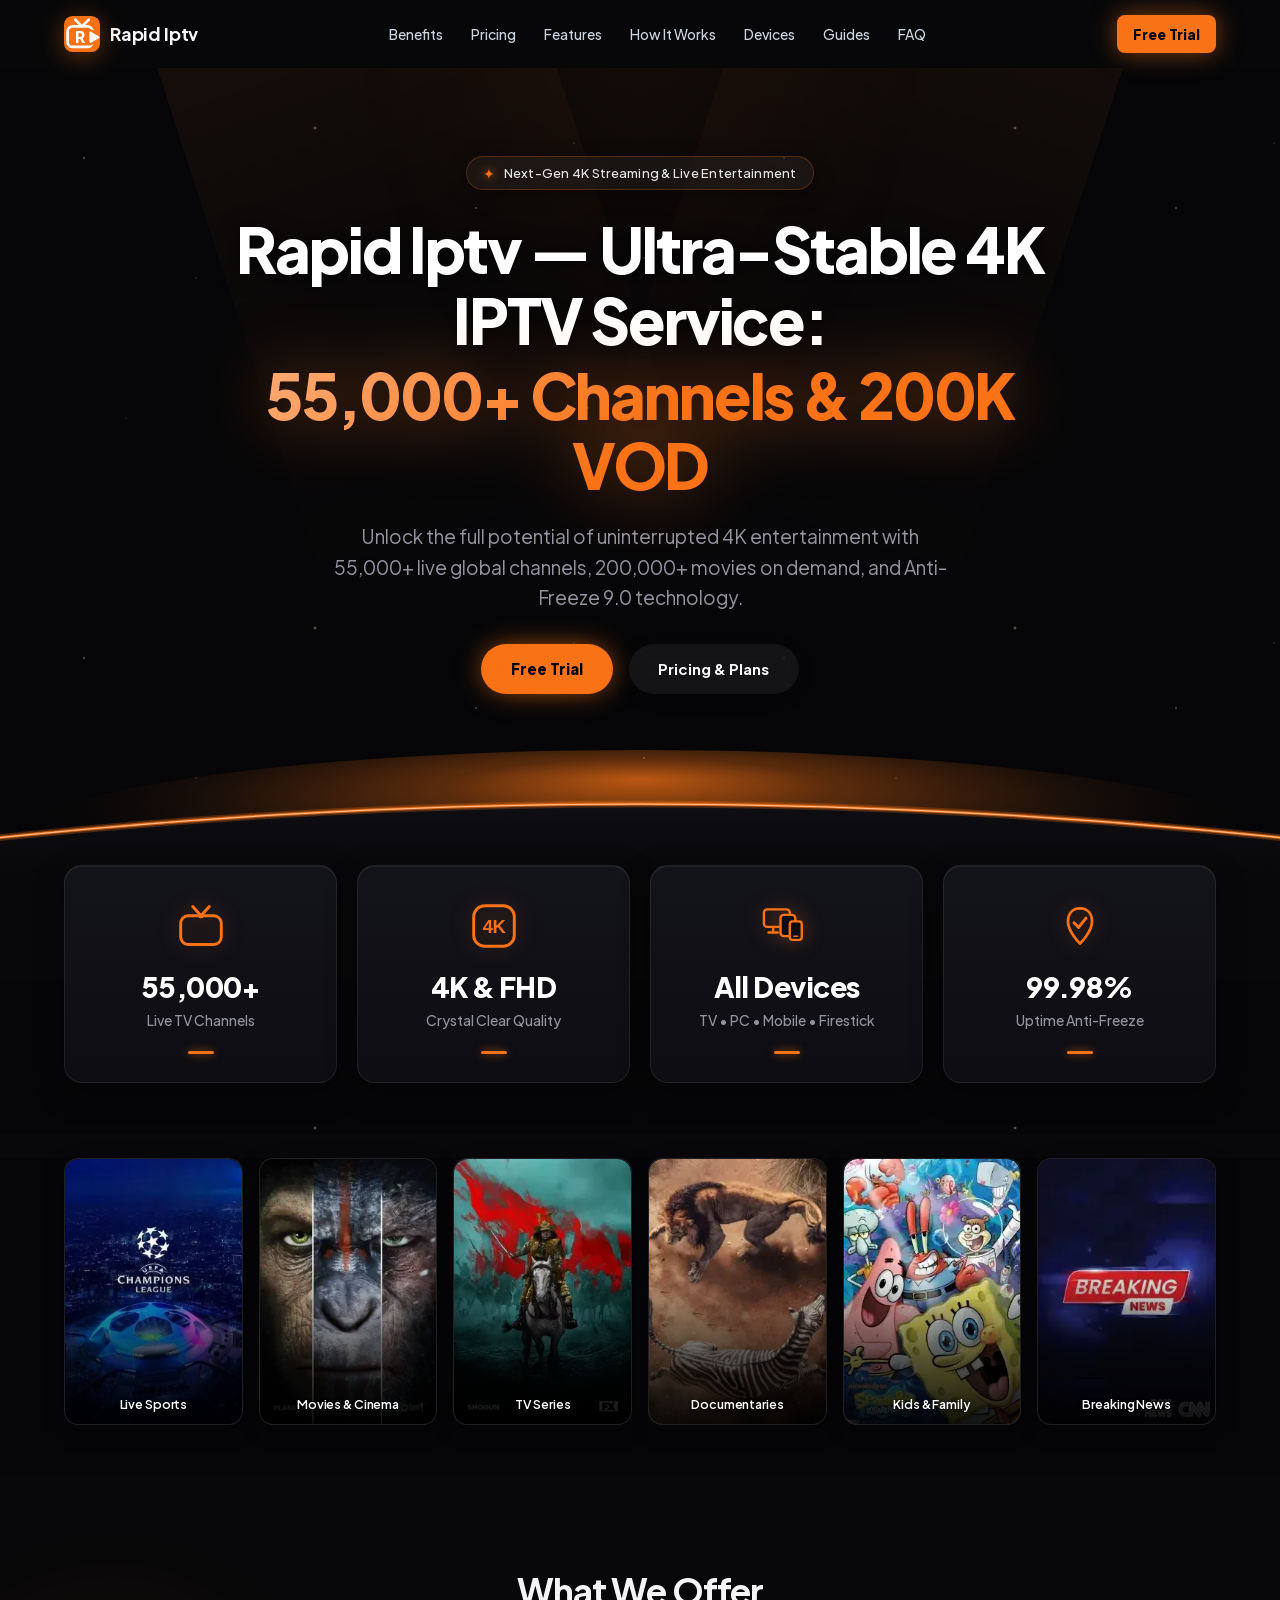
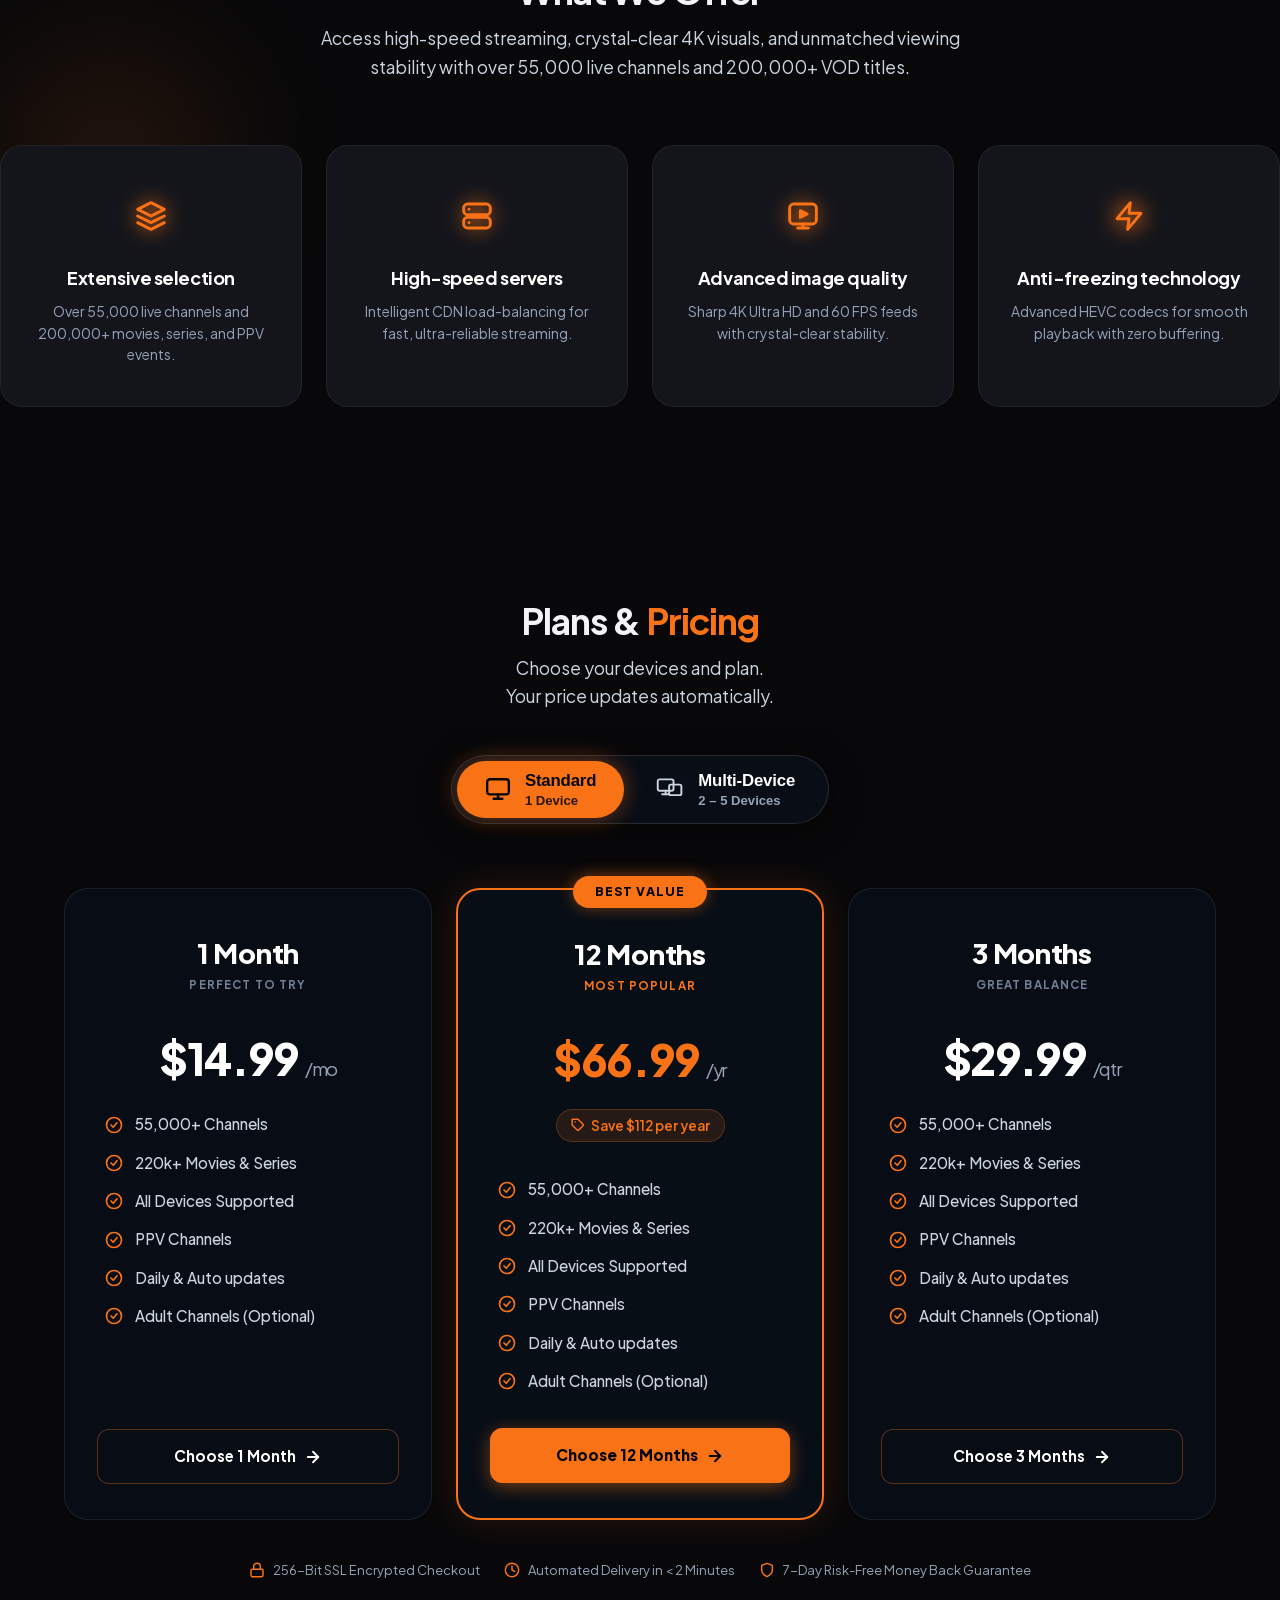
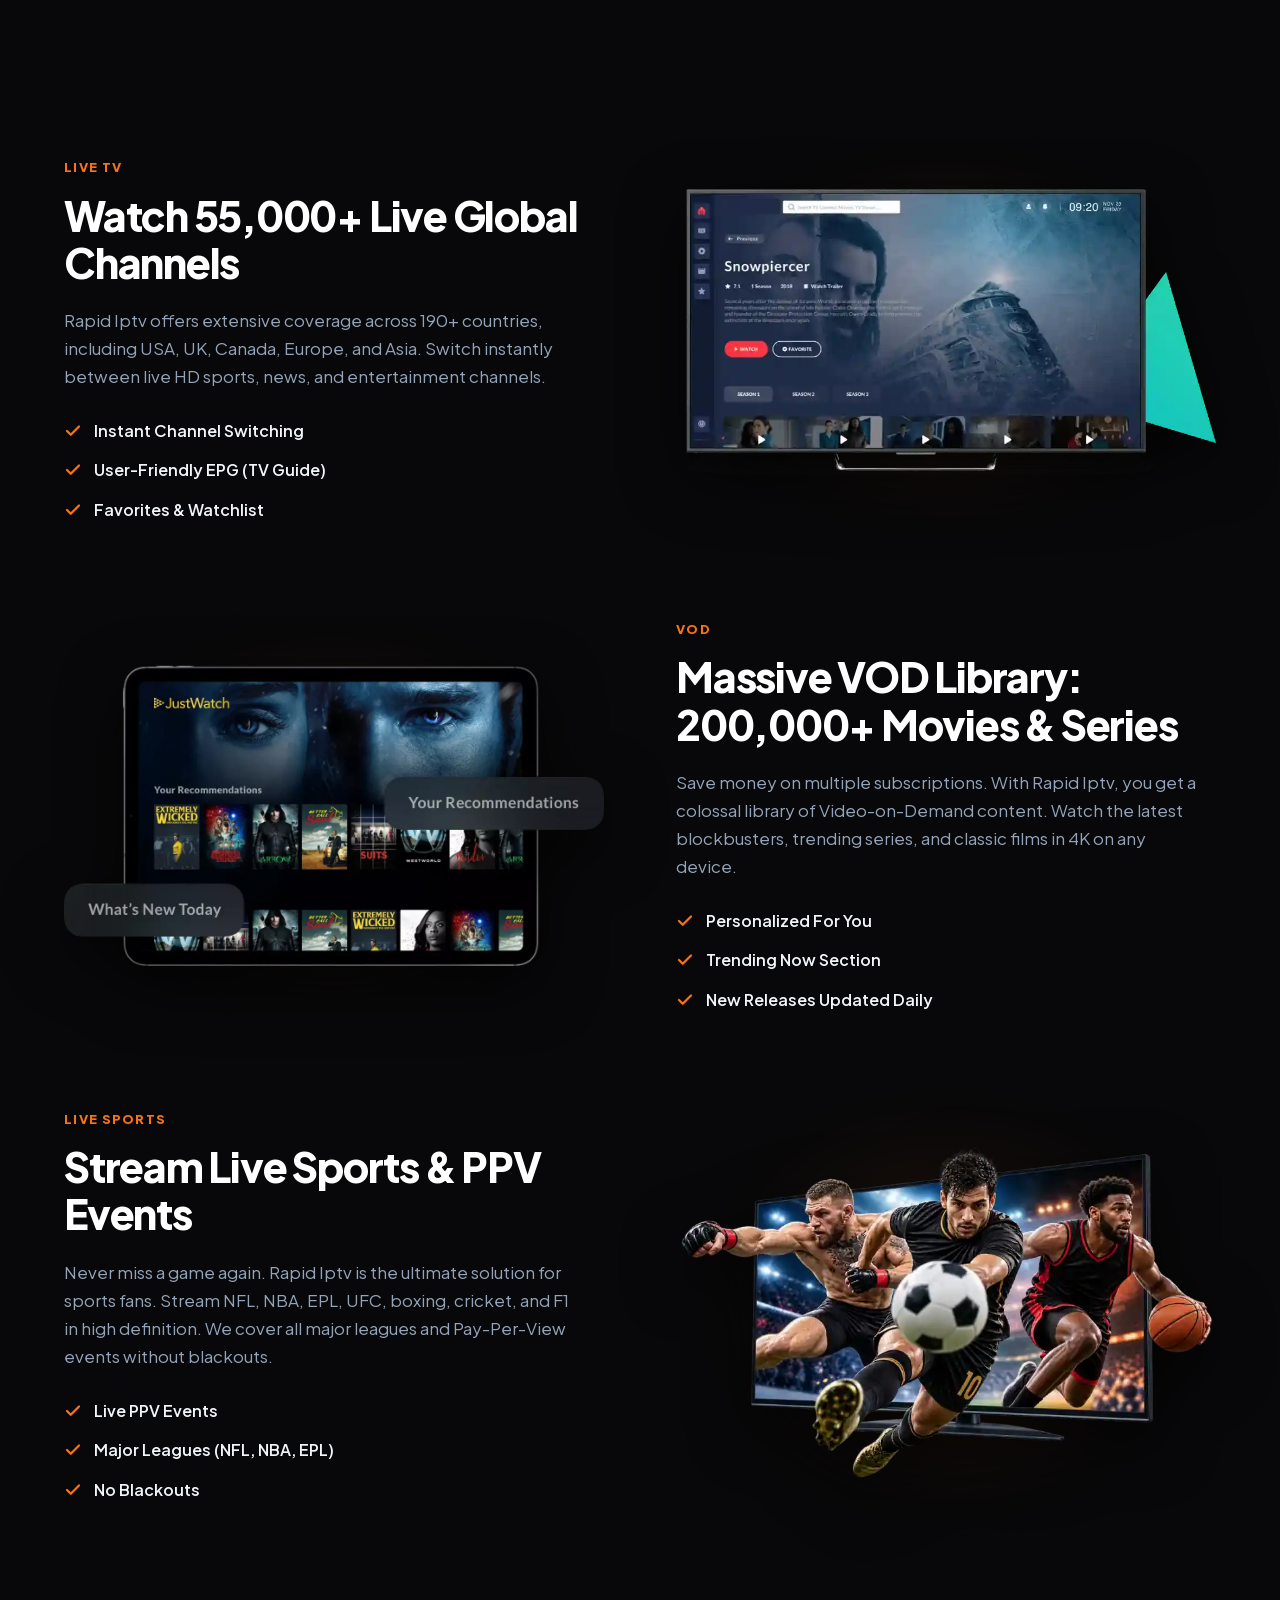
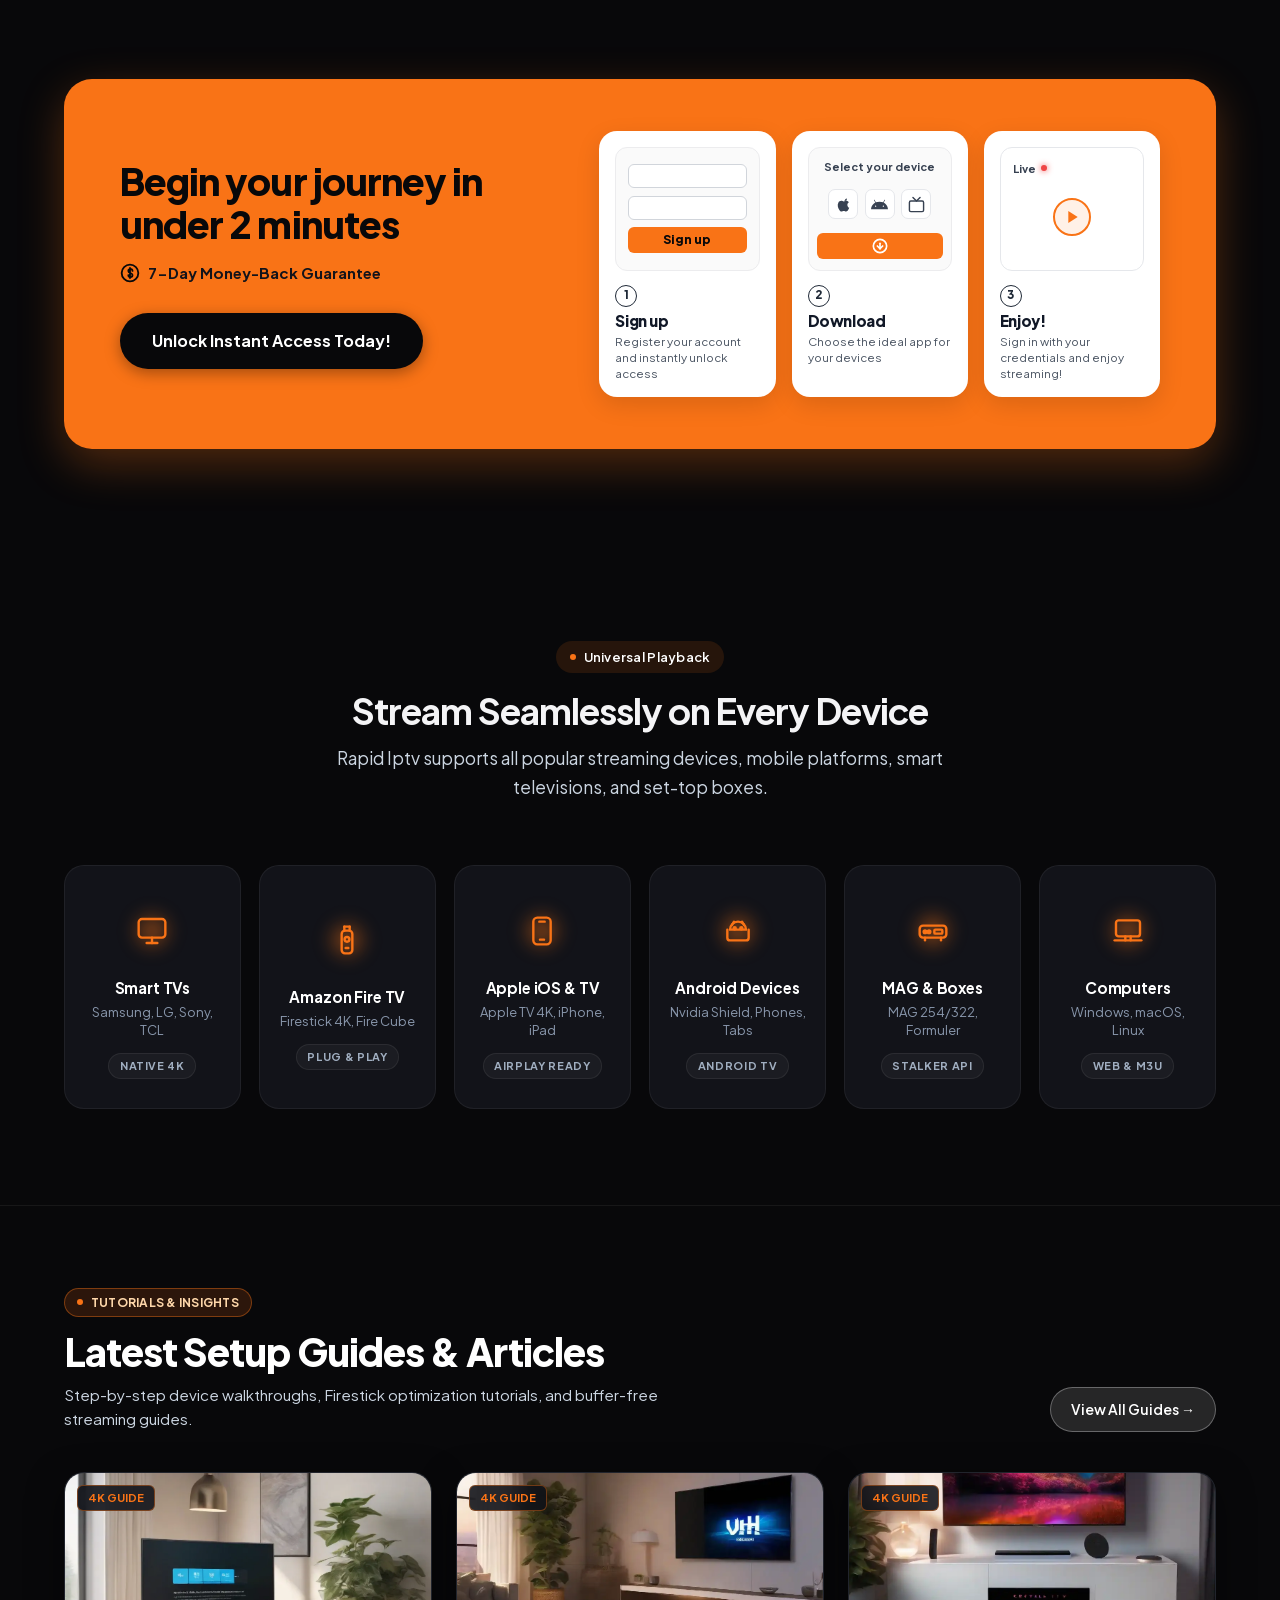
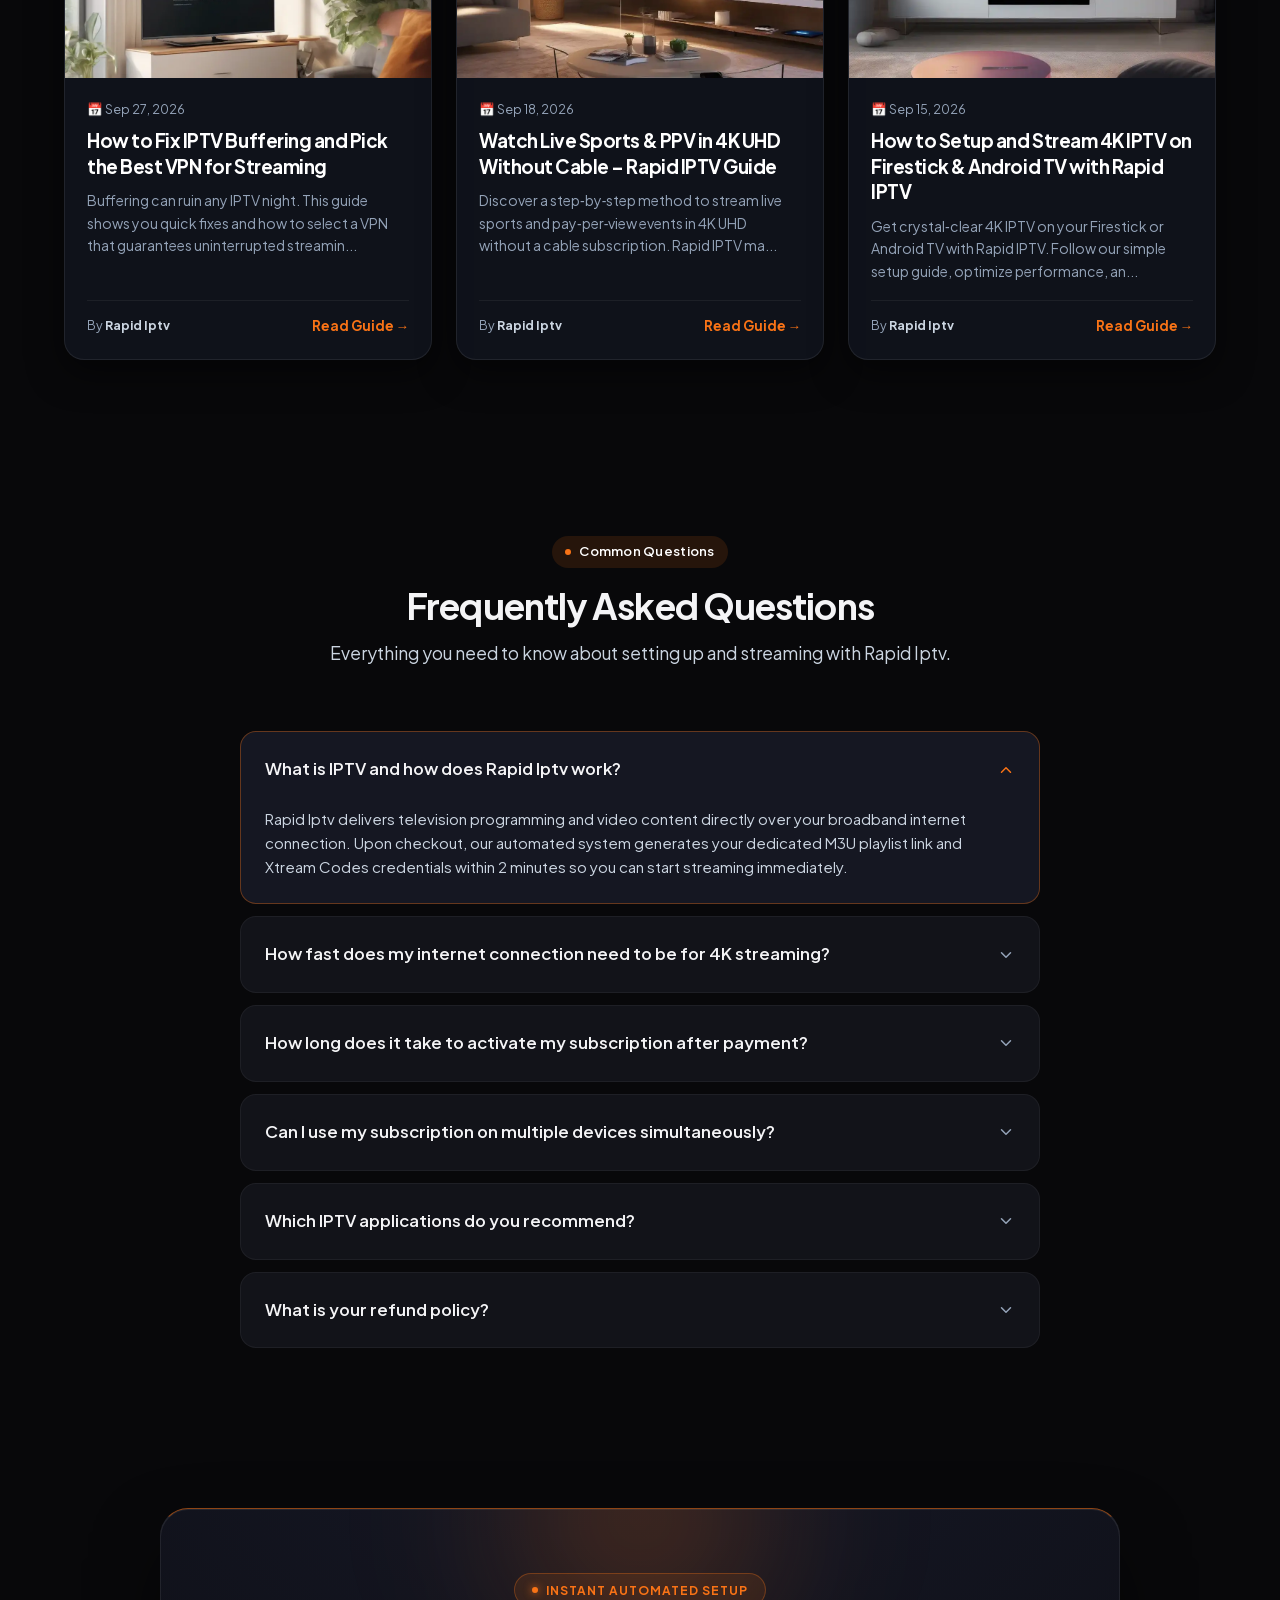
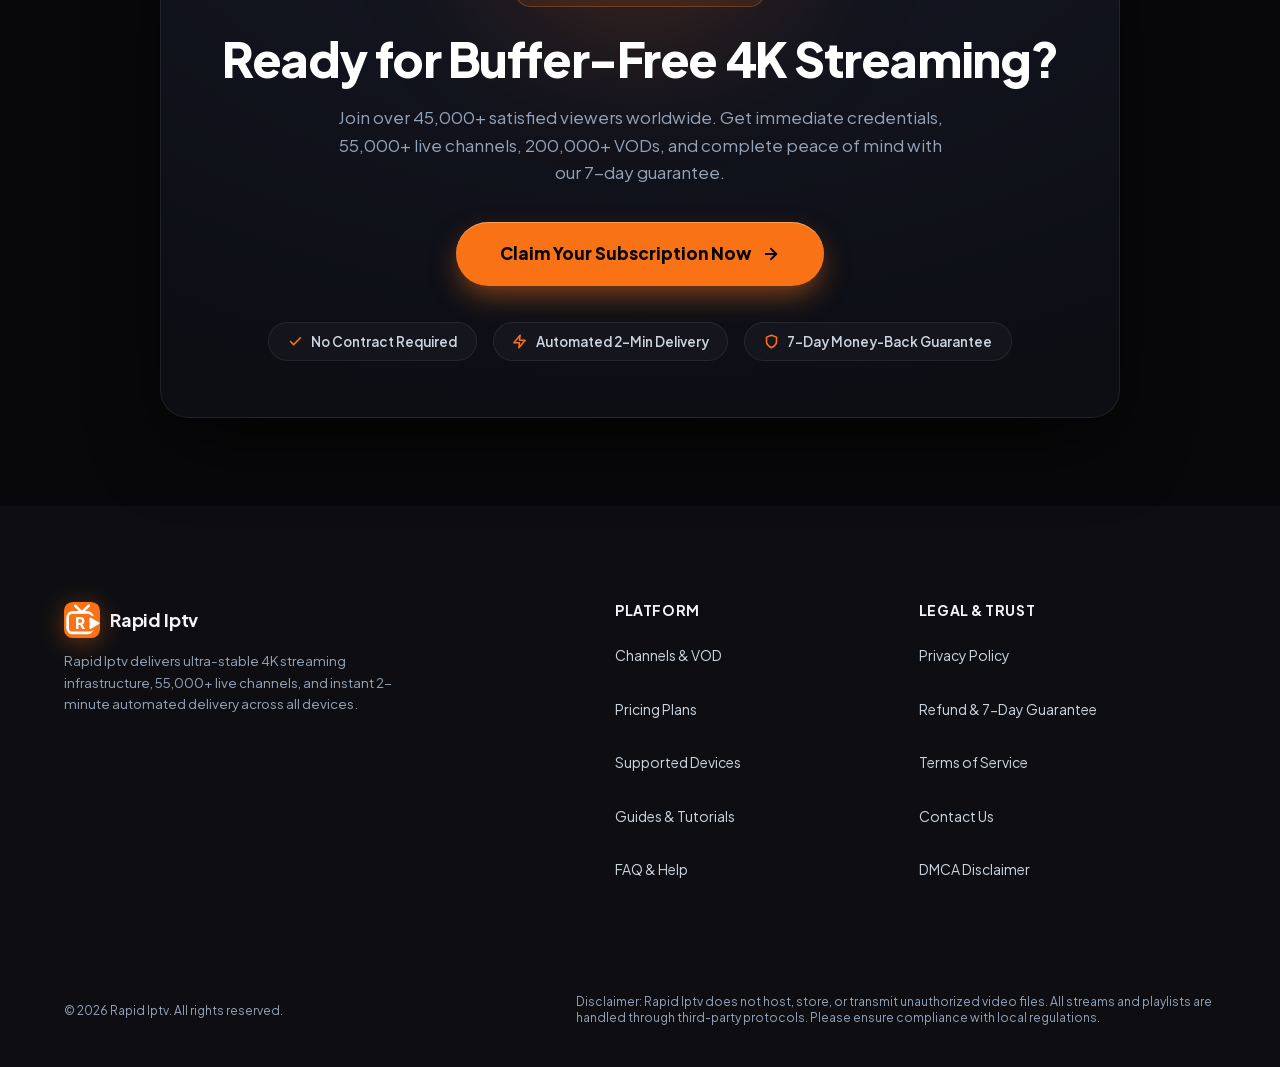
==== commit 838292b2: "Deploy IPTV site via TVKIX Site Manager [2026-10-09T07:46:35.323Z]" ====
--- a/index.html
+++ b/index.html
@@ -13,9 +13,9 @@
   <meta name="theme-color" content="#08080a">
 
   <!-- Pure SVG Dynamic Brand Favicon & App Icons (Google SEO Compliant) -->
-  <link rel="icon" type="image/svg+xml" href="data:image/svg+xml;utf8,%3Csvg%20xmlns%3D%22http%3A%2F%2Fwww.w3.org%2F2000%2Fsvg%22%20viewBox%3D%220%200%20100%20100%22%20width%3D%22100%25%22%20height%3D%22100%25%22%3E%0A%20%20%3Cdefs%3E%0A%20%20%20%20%3ClinearGradient%20id%3D%22tvkixBrandGrad%22%20x1%3D%220%25%22%20y1%3D%220%25%22%20x2%3D%22100%25%22%20y2%3D%22100%25%22%3E%0A%20%20%20%20%20%20%3Cstop%20offset%3D%220%25%22%20stop-color%3D%22%238b5cf6%22%2F%3E%0A%20%20%20%20%20%20%3Cstop%20offset%3D%22100%25%22%20stop-color%3D%22%23a855f7%22%2F%3E%0A%20%20%20%20%3C%2FlinearGradient%3E%0A%20%20%20%20%3Cmask%20id%3D%22tvCutout_74u5jr%22%3E%0A%20%20%20%20%20%20%3Crect%20width%3D%22100%22%20height%3D%22100%22%20fill%3D%22%23ffffff%22%2F%3E%0A%20%20%20%20%20%20%3Cpath%20d%3D%22M%2073.5%2046%20L%2096%2059%20L%2073.5%2072%20Z%22%20fill%3D%22%23000000%22%20stroke%3D%22%23000000%22%20stroke-width%3D%2218.5%22%20stroke-linejoin%3D%22round%22%20stroke-linecap%3D%22round%22%2F%3E%0A%20%20%20%20%3C%2Fmask%3E%0A%20%20%3C%2Fdefs%3E%0A%20%20%3Crect%20width%3D%22100%22%20height%3D%22100%22%20rx%3D%2224%22%20fill%3D%22url(%23tvkixBrandGrad)%22%2F%3E%0A%20%20%3Cpath%20d%3D%22M%2031%2010%20L%2049.5%2029%20L%2069%2010%22%20fill%3D%22none%22%20stroke%3D%22%23ffffff%22%20stroke-width%3D%227%22%20stroke-linecap%3D%22round%22%20stroke-linejoin%3D%22round%22%2F%3E%0A%20%20%3Crect%20x%3D%2210%22%20y%3D%2229%22%20width%3D%2269%22%20height%3D%2257%22%20rx%3D%2214%22%20fill%3D%22none%22%20stroke%3D%22%23ffffff%22%20stroke-width%3D%227.5%22%20stroke-linejoin%3D%22round%22%20stroke-linecap%3D%22round%22%20mask%3D%22url(%23tvCutout_74u5jr)%22%2F%3E%0A%20%20%3Cpath%20d%3D%22M%2073.5%2046%20L%2096%2059%20L%2073.5%2072%20Z%22%20fill%3D%22%23ffffff%22%20stroke%3D%22%23ffffff%22%20stroke-width%3D%225.5%22%20stroke-linejoin%3D%22round%22%20stroke-linecap%3D%22round%22%2F%3E%0A%20%20%3Ctext%20x%3D%2244%22%20y%3D%2258%22%20font-family%3D%22-apple-system%2C%20BlinkMacSystemFont%2C%20'Plus%20Jakarta%20Sans'%2C%20'Arial%20Black'%2C%20'Montserrat'%2C%20sans-serif%22%20font-size%3D%2244%22%20font-weight%3D%22900%22%20fill%3D%22%23ffffff%22%20text-anchor%3D%22middle%22%20dominant-baseline%3D%22central%22%3ER%3C%2Ftext%3E%0A%3C%2Fsvg%3E">
+  <link rel="icon" type="image/svg+xml" href="data:image/svg+xml;utf8,%3Csvg%20xmlns%3D%22http%3A%2F%2Fwww.w3.org%2F2000%2Fsvg%22%20viewBox%3D%220%200%20100%20100%22%20width%3D%22100%25%22%20height%3D%22100%25%22%3E%0A%20%20%3Cdefs%3E%0A%20%20%20%20%3ClinearGradient%20id%3D%22tvkixBrandGrad%22%20x1%3D%220%25%22%20y1%3D%220%25%22%20x2%3D%22100%25%22%20y2%3D%22100%25%22%3E%0A%20%20%20%20%20%20%3Cstop%20offset%3D%220%25%22%20stop-color%3D%22%23f97316%22%2F%3E%0A%20%20%20%20%20%20%3Cstop%20offset%3D%22100%25%22%20stop-color%3D%22%23f97316%22%2F%3E%0A%20%20%20%20%3C%2FlinearGradient%3E%0A%20%20%20%20%3Cmask%20id%3D%22tvCutout_zllhch%22%3E%0A%20%20%20%20%20%20%3Crect%20width%3D%22100%22%20height%3D%22100%22%20fill%3D%22%23ffffff%22%2F%3E%0A%20%20%20%20%20%20%3Cpath%20d%3D%22M%2073.5%2046%20L%2096%2059%20L%2073.5%2072%20Z%22%20fill%3D%22%23000000%22%20stroke%3D%22%23000000%22%20stroke-width%3D%2218.5%22%20stroke-linejoin%3D%22round%22%20stroke-linecap%3D%22round%22%2F%3E%0A%20%20%20%20%3C%2Fmask%3E%0A%20%20%3C%2Fdefs%3E%0A%20%20%3Crect%20width%3D%22100%22%20height%3D%22100%22%20rx%3D%2224%22%20fill%3D%22url(%23tvkixBrandGrad)%22%2F%3E%0A%20%20%3Cpath%20d%3D%22M%2031%2010%20L%2049.5%2029%20L%2069%2010%22%20fill%3D%22none%22%20stroke%3D%22%23ffffff%22%20stroke-width%3D%227%22%20stroke-linecap%3D%22round%22%20stroke-linejoin%3D%22round%22%2F%3E%0A%20%20%3Crect%20x%3D%2210%22%20y%3D%2229%22%20width%3D%2269%22%20height%3D%2257%22%20rx%3D%2214%22%20fill%3D%22none%22%20stroke%3D%22%23ffffff%22%20stroke-width%3D%227.5%22%20stroke-linejoin%3D%22round%22%20stroke-linecap%3D%22round%22%20mask%3D%22url(%23tvCutout_zllhch)%22%2F%3E%0A%20%20%3Cpath%20d%3D%22M%2073.5%2046%20L%2096%2059%20L%2073.5%2072%20Z%22%20fill%3D%22%23ffffff%22%20stroke%3D%22%23ffffff%22%20stroke-width%3D%225.5%22%20stroke-linejoin%3D%22round%22%20stroke-linecap%3D%22round%22%2F%3E%0A%20%20%3Ctext%20x%3D%2244%22%20y%3D%2258%22%20font-family%3D%22-apple-system%2C%20BlinkMacSystemFont%2C%20'Plus%20Jakarta%20Sans'%2C%20'Arial%20Black'%2C%20'Montserrat'%2C%20sans-serif%22%20font-size%3D%2244%22%20font-weight%3D%22900%22%20fill%3D%22%23ffffff%22%20text-anchor%3D%22middle%22%20dominant-baseline%3D%22central%22%3ER%3C%2Ftext%3E%0A%3C%2Fsvg%3E">
   <link rel="alternate icon" type="image/svg+xml" href="/assets/favicon.svg">
-  <link rel="apple-touch-icon" href="data:image/svg+xml;utf8,%3Csvg%20xmlns%3D%22http%3A%2F%2Fwww.w3.org%2F2000%2Fsvg%22%20viewBox%3D%220%200%20100%20100%22%20width%3D%22100%25%22%20height%3D%22100%25%22%3E%0A%20%20%3Cdefs%3E%0A%20%20%20%20%3ClinearGradient%20id%3D%22tvkixBrandGrad%22%20x1%3D%220%25%22%20y1%3D%220%25%22%20x2%3D%22100%25%22%20y2%3D%22100%25%22%3E%0A%20%20%20%20%20%20%3Cstop%20offset%3D%220%25%22%20stop-color%3D%22%238b5cf6%22%2F%3E%0A%20%20%20%20%20%20%3Cstop%20offset%3D%22100%25%22%20stop-color%3D%22%23a855f7%22%2F%3E%0A%20%20%20%20%3C%2FlinearGradient%3E%0A%20%20%20%20%3Cmask%20id%3D%22tvCutout_74u5jr%22%3E%0A%20%20%20%20%20%20%3Crect%20width%3D%22100%22%20height%3D%22100%22%20fill%3D%22%23ffffff%22%2F%3E%0A%20%20%20%20%20%20%3Cpath%20d%3D%22M%2073.5%2046%20L%2096%2059%20L%2073.5%2072%20Z%22%20fill%3D%22%23000000%22%20stroke%3D%22%23000000%22%20stroke-width%3D%2218.5%22%20stroke-linejoin%3D%22round%22%20stroke-linecap%3D%22round%22%2F%3E%0A%20%20%20%20%3C%2Fmask%3E%0A%20%20%3C%2Fdefs%3E%0A%20%20%3Crect%20width%3D%22100%22%20height%3D%22100%22%20rx%3D%2224%22%20fill%3D%22url(%23tvkixBrandGrad)%22%2F%3E%0A%20%20%3Cpath%20d%3D%22M%2031%2010%20L%2049.5%2029%20L%2069%2010%22%20fill%3D%22none%22%20stroke%3D%22%23ffffff%22%20stroke-width%3D%227%22%20stroke-linecap%3D%22round%22%20stroke-linejoin%3D%22round%22%2F%3E%0A%20%20%3Crect%20x%3D%2210%22%20y%3D%2229%22%20width%3D%2269%22%20height%3D%2257%22%20rx%3D%2214%22%20fill%3D%22none%22%20stroke%3D%22%23ffffff%22%20stroke-width%3D%227.5%22%20stroke-linejoin%3D%22round%22%20stroke-linecap%3D%22round%22%20mask%3D%22url(%23tvCutout_74u5jr)%22%2F%3E%0A%20%20%3Cpath%20d%3D%22M%2073.5%2046%20L%2096%2059%20L%2073.5%2072%20Z%22%20fill%3D%22%23ffffff%22%20stroke%3D%22%23ffffff%22%20stroke-width%3D%225.5%22%20stroke-linejoin%3D%22round%22%20stroke-linecap%3D%22round%22%2F%3E%0A%20%20%3Ctext%20x%3D%2244%22%20y%3D%2258%22%20font-family%3D%22-apple-system%2C%20BlinkMacSystemFont%2C%20'Plus%20Jakarta%20Sans'%2C%20'Arial%20Black'%2C%20'Montserrat'%2C%20sans-serif%22%20font-size%3D%2244%22%20font-weight%3D%22900%22%20fill%3D%22%23ffffff%22%20text-anchor%3D%22middle%22%20dominant-baseline%3D%22central%22%3ER%3C%2Ftext%3E%0A%3C%2Fsvg%3E">
+  <link rel="apple-touch-icon" href="data:image/svg+xml;utf8,%3Csvg%20xmlns%3D%22http%3A%2F%2Fwww.w3.org%2F2000%2Fsvg%22%20viewBox%3D%220%200%20100%20100%22%20width%3D%22100%25%22%20height%3D%22100%25%22%3E%0A%20%20%3Cdefs%3E%0A%20%20%20%20%3ClinearGradient%20id%3D%22tvkixBrandGrad%22%20x1%3D%220%25%22%20y1%3D%220%25%22%20x2%3D%22100%25%22%20y2%3D%22100%25%22%3E%0A%20%20%20%20%20%20%3Cstop%20offset%3D%220%25%22%20stop-color%3D%22%23f97316%22%2F%3E%0A%20%20%20%20%20%20%3Cstop%20offset%3D%22100%25%22%20stop-color%3D%22%23f97316%22%2F%3E%0A%20%20%20%20%3C%2FlinearGradient%3E%0A%20%20%20%20%3Cmask%20id%3D%22tvCutout_zllhch%22%3E%0A%20%20%20%20%20%20%3Crect%20width%3D%22100%22%20height%3D%22100%22%20fill%3D%22%23ffffff%22%2F%3E%0A%20%20%20%20%20%20%3Cpath%20d%3D%22M%2073.5%2046%20L%2096%2059%20L%2073.5%2072%20Z%22%20fill%3D%22%23000000%22%20stroke%3D%22%23000000%22%20stroke-width%3D%2218.5%22%20stroke-linejoin%3D%22round%22%20stroke-linecap%3D%22round%22%2F%3E%0A%20%20%20%20%3C%2Fmask%3E%0A%20%20%3C%2Fdefs%3E%0A%20%20%3Crect%20width%3D%22100%22%20height%3D%22100%22%20rx%3D%2224%22%20fill%3D%22url(%23tvkixBrandGrad)%22%2F%3E%0A%20%20%3Cpath%20d%3D%22M%2031%2010%20L%2049.5%2029%20L%2069%2010%22%20fill%3D%22none%22%20stroke%3D%22%23ffffff%22%20stroke-width%3D%227%22%20stroke-linecap%3D%22round%22%20stroke-linejoin%3D%22round%22%2F%3E%0A%20%20%3Crect%20x%3D%2210%22%20y%3D%2229%22%20width%3D%2269%22%20height%3D%2257%22%20rx%3D%2214%22%20fill%3D%22none%22%20stroke%3D%22%23ffffff%22%20stroke-width%3D%227.5%22%20stroke-linejoin%3D%22round%22%20stroke-linecap%3D%22round%22%20mask%3D%22url(%23tvCutout_zllhch)%22%2F%3E%0A%20%20%3Cpath%20d%3D%22M%2073.5%2046%20L%2096%2059%20L%2073.5%2072%20Z%22%20fill%3D%22%23ffffff%22%20stroke%3D%22%23ffffff%22%20stroke-width%3D%225.5%22%20stroke-linejoin%3D%22round%22%20stroke-linecap%3D%22round%22%2F%3E%0A%20%20%3Ctext%20x%3D%2244%22%20y%3D%2258%22%20font-family%3D%22-apple-system%2C%20BlinkMacSystemFont%2C%20'Plus%20Jakarta%20Sans'%2C%20'Arial%20Black'%2C%20'Montserrat'%2C%20sans-serif%22%20font-size%3D%2244%22%20font-weight%3D%22900%22%20fill%3D%22%23ffffff%22%20text-anchor%3D%22middle%22%20dominant-baseline%3D%22central%22%3ER%3C%2Ftext%3E%0A%3C%2Fsvg%3E">
   <link rel="manifest" href="site.webmanifest">
 
   <!-- Open Graph / Facebook -->
@@ -798,97 +798,77 @@
         }
       },
       {
-        "@type": "FAQPage",
-        "@id": "https://rapid-iptv.shop/#faq",
-        "mainEntity": [
-          {
-            "@type": "Question",
-            "name": "What is IPTV and how does Rapid Iptv work?",
-            "acceptedAnswer": {
-              "@type": "Answer",
-              "text": "IPTV (Internet Protocol Television) delivers television programming and video content through internet broadband rather than traditional cable or satellite. Once you select a subscription plan, Rapid Iptv automatically provides an M3U playlist URL and Xtream Codes credentials that connect directly into your preferred IPTV player application."
-            }
-          },
-          {
-            "@type": "Question",
-            "name": "How fast does my internet connection need to be?",
-            "acceptedAnswer": {
-              "@type": "Answer",
-              "text": "For standard definition (SD) streams, 10 Mbps is sufficient. For Full HD (1080p), we recommend at least 25 Mbps. For smooth 4K Ultra HD and 60FPS live sports streaming without buffering, a stable connection of 35-50 Mbps is recommended."
-            }
-          },
-          {
-            "@type": "Question",
-            "name": "How quickly will I receive my login credentials?",
-            "acceptedAnswer": {
-              "@type": "Answer",
-              "text": "Activation is 100% automated. Immediately upon successful checkout, your M3U playlist link, Xtream Codes credentials, and step-by-step setup guides are delivered directly to your email inbox and WhatsApp (optional) within 2 minutes."
-            }
-          },
-          {
-            "@type": "Question",
-            "name": "Can I use my subscription on multiple devices?",
-            "acceptedAnswer": {
-              "@type": "Answer",
-              "text": "Yes. You can install and configure your Rapid Iptv credentials on multiple devices (such as your living room TV, bedroom TV, phone, and tablet). Single-connection plans allow one active stream at a time, while multi-connection upgrades allow simultaneous viewing across different screens."
-            }
-          },
-          {
-            "@type": "Question",
-            "name": "Which apps and players are compatible with your service?",
-            "acceptedAnswer": {
-              "@type": "Answer",
-              "text": "Rapid Iptv is compatible with all industry-standard IPTV apps including TiviMate, IPTV Smarters Pro, IBO Player, XCIPTV, Smart IPTV, GSE Smart IPTV, Perfect Player, and VLC Media Player."
-            }
-          },
-          {
-            "@type": "Question",
-            "name": "What is your refund policy?",
-            "acceptedAnswer": {
-              "@type": "Answer",
-              "text": "We provide a 7-day money-back guarantee. If you experience persistent technical difficulties or our service does not meet your expectations, contact our 24/7 support team for an immediate full refund."
-            }
-          },
-          {
-            "@type": "Question",
-            "name": "Do I need a VPN to use Rapid Iptv?",
-            "acceptedAnswer": {
-              "@type": "Answer",
-              "text": "A VPN is not strictly required because all our streams are encrypted with 256-bit SSL protocols. However, if your Internet Service Provider (ISP) throttles high-bandwidth video streaming, a VPN can ensure full unthrottled streaming speeds."
-            }
-          },
-          {
-            "@type": "Question",
-            "name": "Are there contracts or hidden recurring fees?",
-            "acceptedAnswer": {
-              "@type": "Answer",
-              "text": "No. There are zero contracts, zero setup fees, and zero hidden charges. You only pay for the duration you choose (1, 3, 6, or 12 months) with complete freedom to renew or cancel anytime."
-            }
-          }
-        ]
+  "@type": "FAQPage",
+  "@id": "https://rapid-iptv.shop/#faq",
+  "mainEntity": [
+    {
+      "@type": "Question",
+      "name": "What is IPTV and how does Rapid Iptv work?",
+      "acceptedAnswer": {
+        "@type": "Answer",
+        "text": "Rapid Iptv delivers television programming and video content directly over your broadband internet connection. Upon checkout, our automated system generates your dedicated M3U playlist link and Xtream Codes credentials within 2 minutes so you can start streaming immediately."
       }
+    },
+    {
+      "@type": "Question",
+      "name": "How fast does my internet connection need to be for 4K streaming?",
+      "acceptedAnswer": {
+        "@type": "Answer",
+        "text": "For standard definition, 10 Mbps is adequate. For Full HD 1080p, we recommend at least 25 Mbps. For uncompressed 4K Ultra HD and 60FPS live sports broadcasts, a stable connection of 35–50 Mbps ensures zero buffering."
+      }
+    },
+    {
+      "@type": "Question",
+      "name": "How long does it take to activate my subscription after payment?",
+      "acceptedAnswer": {
+        "@type": "Answer",
+        "text": "Activation is 100% automated. In less than 2 minutes following checkout, your setup details and credentials will arrive in your email inbox."
+      }
+    },
+    {
+      "@type": "Question",
+      "name": "Can I use my subscription on multiple devices simultaneously?",
+      "acceptedAnswer": {
+        "@type": "Answer",
+        "text": "You can configure your Rapid Iptv credentials on as many devices as you own. Standard plans support 1 active stream at a time, while multi-room options support multiple concurrent screens."
+      }
+    },
+    {
+      "@type": "Question",
+      "name": "Which IPTV applications do you recommend?",
+      "acceptedAnswer": {
+        "@type": "Answer",
+        "text": "For Android and Firestick, we recommend TiviMate or IPTV Smarters Pro. For Apple devices, IPTV Smarters or GSE Smart IPTV work flawlessly. For Smart TVs, IBO Player or Smart IPTV provide the cleanest experience."
+      }
+    },
+    {
+      "@type": "Question",
+      "name": "What is your refund policy?",
+      "acceptedAnswer": {
+        "@type": "Answer",
+        "text": "We stand behind our server stability with an unconditional 7-day money-back guarantee. If you encounter any technical difficulty our 24/7 support desk cannot resolve, you receive a full refund."
+      }
+    }
+  ]
+}
     ]
   }
   </script>
+    <meta name="google-site-verification" content="5tgwEOI3BHwvLrNRGA0gNwatLoJY5Qh6f-Gi3e3nmCU">
 
     <style id="site-dynamic-theme">
         
-            :root {
-                --tpl-glow: rgba(139, 92, 246, 0.35);
-                --hero-badge-bg: rgba(139, 92, 246, 0.18);
-            }
-        
         :root {
-            --accent: #8b5cf6 !important;
-            --accent-hover: #a855f7 !important;
+            --accent: #f97316 !important;
+            --accent-hover: #f97316 !important;
             --accent-text: #ffffff !important;
-            --accent-light: rgba(139, 92, 246, 0.12) !important;
-            --primary: #8b5cf6 !important;
-            --primary-glow: rgba(139, 92, 246, 0.44) !important;
-            --brand-r: 139;
-            --brand-g: 92;
-            --brand-b: 246;
-            
+            --accent-light: rgba(249, 115, 22, 0.12) !important;
+            --primary: #f97316 !important;
+            --primary-glow: rgba(249, 115, 22, 0.44) !important;
+            --brand-r: 249;
+            --brand-g: 115;
+            --brand-b: 22;
+            font-family: 'Plus Jakarta Sans', -apple-system, sans-serif !important;
         }
         /* Header & Logo Pure SVG Mark */
         .logo-icon {
@@ -901,250 +881,250 @@
             align-items: center !important;
             justify-content: center !important;
             box-shadow: none !important;
-            filter: drop-shadow(0 4px 12px rgba(139, 92, 246, 0.38)) !important;
+            filter: drop-shadow(0 4px 12px rgba(249, 115, 22, 0.38)) !important;
             transition: transform 0.2s ease, filter 0.2s ease !important;
             flex-shrink: 0 !important;
         }
         .brand-logo:hover .logo-icon {
             transform: scale(1.06) !important;
-            filter: drop-shadow(0 6px 18px rgba(139, 92, 246, 0.6)) !important;
+            filter: drop-shadow(0 6px 18px rgba(249, 115, 22, 0.6)) !important;
         }
         .logo-icon svg {
             width: 100% !important;
             height: 100% !important;
             display: block !important;
         }
-        .brand-accent, .accent-mark { color: #8b5cf6 !important; }
+        .brand-accent, .accent-mark { color: #f97316 !important; }
 
         /* Hero Headline & Title Bottom Accent */
         .title-bottom {
-            color: #8b5cf6 !important;
-            background: linear-gradient(135deg, rgb(191, 165, 250) 0%, #8b5cf6 50%, #a855f7 100%) !important;
+            color: #f97316 !important;
+            background: linear-gradient(135deg, rgb(252, 178, 127) 0%, #f97316 50%, #f97316 100%) !important;
             -webkit-background-clip: text !important;
             -webkit-text-fill-color: transparent !important;
             background-clip: text !important;
-            filter: drop-shadow(0 0 35px rgba(139, 92, 246, 0.55)) !important;
+            filter: drop-shadow(0 0 35px rgba(249, 115, 22, 0.55)) !important;
         }
 
         /* Light Rays Ambient Backdrop */
         .light-ray-left {
-            background: linear-gradient(180deg, rgba(139, 92, 246, 0.45) 0%, rgba(139, 92, 246, 0.08) 60%, transparent 100%) !important;
+            background: linear-gradient(180deg, rgba(249, 115, 22, 0.45) 0%, rgba(249, 115, 22, 0.08) 60%, transparent 100%) !important;
         }
         .light-ray-right {
-            background: linear-gradient(180deg, rgba(139, 92, 246, 0.4) 0%, rgba(139, 92, 246, 0.08) 60%, transparent 100%) !important;
+            background: linear-gradient(180deg, rgba(249, 115, 22, 0.4) 0%, rgba(249, 115, 22, 0.08) 60%, transparent 100%) !important;
         }
         .light-ray-center {
-            background: radial-gradient(ellipse at top, rgba(139, 92, 246, 0.22) 0%, rgba(139, 92, 246, 0.05) 50%, transparent 80%) !important;
+            background: radial-gradient(ellipse at top, rgba(249, 115, 22, 0.22) 0%, rgba(249, 115, 22, 0.05) 50%, transparent 80%) !important;
         }
 
         /* Hero Badge & Sparks */
         .badge-spark {
-            color: #8b5cf6 !important;
-            text-shadow: 0 0 10px rgba(139, 92, 246, 0.9), 0 0 20px rgba(139, 92, 246, 0.5) !important;
+            color: #f97316 !important;
+            text-shadow: 0 0 10px rgba(249, 115, 22, 0.9), 0 0 20px rgba(249, 115, 22, 0.5) !important;
         }
         .hero-badge-pill {
-            border: 1px solid rgba(139, 92, 246, 0.25) !important;
+            border: 1px solid rgba(249, 115, 22, 0.25) !important;
         }
 
         /* Buttons */
         .btn-pill-primary, .btn-pill-primary span, .btn-pill-primary:link, .btn-pill-primary:visited, .btn-primary { 
-            background: #8b5cf6 !important; 
+            background: #f97316 !important; 
             color: #050507 !important; 
             font-weight: 800 !important; 
-            box-shadow: 0 0 25px rgba(139, 92, 246, 0.5) !important; 
+            box-shadow: 0 0 25px rgba(249, 115, 22, 0.5) !important; 
         }
         .btn-pill-primary:hover, .btn-primary:hover {
-            background: #a855f7 !important;
-            box-shadow: 0 0 35px rgba(139, 92, 246, 0.75) !important;
+            background: #f97316 !important;
+            box-shadow: 0 0 35px rgba(249, 115, 22, 0.75) !important;
         }
 
         /* Metric Cards */
         .metric-dash { 
-            background-color: #8b5cf6 !important; 
-            box-shadow: 0 0 8px rgba(139, 92, 246, 0.7) !important; 
+            background-color: #f97316 !important; 
+            box-shadow: 0 0 8px rgba(249, 115, 22, 0.7) !important; 
         }
         .metric-card:hover {
-            border-color: rgba(139, 92, 246, 0.45) !important;
-            box-shadow: 0 14px 40px rgba(0,0,0,0.55), 0 0 25px rgba(139, 92, 246, 0.2) !important;
+            border-color: rgba(249, 115, 22, 0.45) !important;
+            box-shadow: 0 14px 40px rgba(0,0,0,0.55), 0 0 25px rgba(249, 115, 22, 0.2) !important;
         }
         .metric-icon-art {
-            filter: drop-shadow(0 0 10px rgba(139, 92, 246, 0.35)) !important;
+            filter: drop-shadow(0 0 10px rgba(249, 115, 22, 0.35)) !important;
         }
         .metric-card:hover .metric-icon-art {
-            filter: drop-shadow(0 0 16px rgba(139, 92, 246, 0.65)) !important;
+            filter: drop-shadow(0 0 16px rgba(249, 115, 22, 0.65)) !important;
         }
         .metric-icon-art line, .metric-icon-art rect, .metric-icon-art path {
-            stroke: #8b5cf6 !important;
+            stroke: #f97316 !important;
         }
         .metric-icon-art text {
-            fill: #8b5cf6 !important;
+            fill: #f97316 !important;
         }
 
         /* Category Cards Hover */
         .category-card:hover {
-            border-color: rgba(139, 92, 246, 0.5) !important;
-            box-shadow: 0 12px 30px rgba(0,0,0,0.6), 0 0 20px rgba(139, 92, 246, 0.3) !important;
+            border-color: rgba(249, 115, 22, 0.5) !important;
+            box-shadow: 0 12px 30px rgba(0,0,0,0.6), 0 0 20px rgba(249, 115, 22, 0.3) !important;
         }
         .category-card:hover .category-card-label {
-            color: #8b5cf6 !important;
+            color: #f97316 !important;
         }
 
         /* Benefits Section */
         .what-we-offer-section::before {
-            background: radial-gradient(circle, rgba(139, 92, 246, 0.16) 0%, rgba(139, 92, 246, 0.03) 50%, transparent 70%) !important;
+            background: radial-gradient(circle, rgba(249, 115, 22, 0.16) 0%, rgba(249, 115, 22, 0.03) 50%, transparent 70%) !important;
         }
         .benefit-card:hover {
-            border-color: rgba(139, 92, 246, 0.4) !important;
-            box-shadow: 0 16px 36px -10px rgba(0,0,0,0.6), 0 0 24px rgba(139, 92, 246, 0.18) !important;
+            border-color: rgba(249, 115, 22, 0.4) !important;
+            box-shadow: 0 16px 36px -10px rgba(0,0,0,0.6), 0 0 24px rgba(249, 115, 22, 0.18) !important;
         }
         .benefit-icon-wrapper, .benefit-icon-wrapper svg {
-            color: #8b5cf6 !important;
+            color: #f97316 !important;
         }
         .benefit-icon-glow {
-            background: radial-gradient(circle, rgba(139, 92, 246, 0.55) 0%, rgba(139, 92, 246, 0.18) 50%, transparent 75%) !important;
+            background: radial-gradient(circle, rgba(249, 115, 22, 0.55) 0%, rgba(249, 115, 22, 0.18) 50%, transparent 75%) !important;
         }
 
         /* Features Showcase */
         .feature-badge-tag {
-            color: #8b5cf6 !important;
+            color: #f97316 !important;
         }
         .feature-check-icon, .feature-check-icon svg {
-            color: #8b5cf6 !important;
+            color: #f97316 !important;
         }
         .feature-media-ambient {
-            background: radial-gradient(circle, rgba(139, 92, 246, 0.22) 0%, rgba(139, 92, 246, 0.04) 60%, transparent 80%) !important;
+            background: radial-gradient(circle, rgba(249, 115, 22, 0.22) 0%, rgba(249, 115, 22, 0.04) 60%, transparent 80%) !important;
         }
         .feature-mockup-img:hover {
-            filter: drop-shadow(0 28px 42px rgba(0,0,0,0.8)) drop-shadow(0 0 25px rgba(139, 92, 246, 0.35)) !important;
+            filter: drop-shadow(0 28px 42px rgba(0,0,0,0.8)) drop-shadow(0 0 25px rgba(249, 115, 22, 0.35)) !important;
         }
 
         /* Journey Banner */
         .journey-banner {
-            background: linear-gradient(135deg, #8b5cf6 0%, #a855f7 100%) !important;
-            box-shadow: 0 15px 45px rgba(139, 92, 246, 0.3) !important;
+            background: linear-gradient(135deg, #f97316 0%, #f97316 100%) !important;
+            box-shadow: 0 15px 45px rgba(249, 115, 22, 0.3) !important;
         }
         .mockup-submit-btn, .mockup-download-btn {
-            background: #8b5cf6 !important;
+            background: #f97316 !important;
         }
         .mockup-play-center {
-            border-color: #8b5cf6 !important;
-            color: #8b5cf6 !important;
-            background-color: rgba(139, 92, 246, 0.1) !important;
+            border-color: #f97316 !important;
+            color: #f97316 !important;
+            background-color: rgba(249, 115, 22, 0.1) !important;
         }
 
         /* Pricing Plans */
         .price-plan-card.is-featured {
-            border: 2px solid #8b5cf6 !important;
-            box-shadow: 0 0 40px rgba(139, 92, 246, 0.22) !important;
+            border: 2px solid #f97316 !important;
+            box-shadow: 0 0 40px rgba(249, 115, 22, 0.22) !important;
         }
         .plan-badge-top {
-            background: #8b5cf6 !important;
+            background: #f97316 !important;
             color: #050507 !important;
-            box-shadow: 0 4px 14px rgba(139, 92, 246, 0.4) !important;
+            box-shadow: 0 4px 14px rgba(249, 115, 22, 0.4) !important;
         }
         .plan-card-subtitle.featured-subtitle, .plan-card-amount.featured-amount {
-            color: #8b5cf6 !important;
+            color: #f97316 !important;
         }
         .plan-savings-pill {
-            background-color: rgba(139, 92, 246, 0.12) !important;
-            border: 1px solid rgba(139, 92, 246, 0.3) !important;
-            color: #8b5cf6 !important;
+            background-color: rgba(249, 115, 22, 0.12) !important;
+            border: 1px solid rgba(249, 115, 22, 0.3) !important;
+            color: #f97316 !important;
         }
         .plan-card-feature .check-icon {
-            color: #8b5cf6 !important;
+            color: #f97316 !important;
         }
         .plan-card-btn.solid-featured-btn {
-            background: #8b5cf6 !important;
-            border-color: #8b5cf6 !important;
+            background: #f97316 !important;
+            border-color: #f97316 !important;
             color: #050507 !important;
-            box-shadow: 0 4px 18px rgba(139, 92, 246, 0.35) !important;
+            box-shadow: 0 4px 18px rgba(249, 115, 22, 0.35) !important;
         }
         .trust-item svg {
-            color: #8b5cf6 !important;
+            color: #f97316 !important;
         }
 
         /* Devices Section */
         .device-card:hover {
-            border-color: rgba(139, 92, 246, 0.45) !important;
-            box-shadow: 0 16px 36px -10px rgba(0,0,0,0.65), 0 0 24px rgba(139, 92, 246, 0.18) !important;
+            border-color: rgba(249, 115, 22, 0.45) !important;
+            box-shadow: 0 16px 36px -10px rgba(0,0,0,0.65), 0 0 24px rgba(249, 115, 22, 0.18) !important;
         }
         .device-icon-wrapper, .device-icon-wrapper svg {
-            color: #8b5cf6 !important;
-            stroke: #8b5cf6 !important;
+            color: #f97316 !important;
+            stroke: #f97316 !important;
         }
         .device-icon-glow {
-            background: radial-gradient(circle, rgba(139, 92, 246, 0.55) 0%, rgba(139, 92, 246, 0.18) 50%, transparent 75%) !important;
+            background: radial-gradient(circle, rgba(249, 115, 22, 0.55) 0%, rgba(249, 115, 22, 0.18) 50%, transparent 75%) !important;
         }
         .device-card:hover .device-micro-tag {
-            color: #8b5cf6 !important;
-            background: rgba(139, 92, 246, 0.12) !important;
-            border-color: rgba(139, 92, 246, 0.3) !important;
+            color: #f97316 !important;
+            background: rgba(249, 115, 22, 0.12) !important;
+            border-color: rgba(249, 115, 22, 0.3) !important;
         }
 
         /* FAQ */
         .faq-item[open] {
-            border-color: rgba(139, 92, 246, 0.35) !important;
+            border-color: rgba(249, 115, 22, 0.35) !important;
         }
         .faq-item[open] .faq-chevron {
-            color: #8b5cf6 !important;
+            color: #f97316 !important;
         }
         .faq-answer a {
-            color: #8b5cf6 !important;
+            color: #f97316 !important;
         }
 
         /* Final CTA Banner */
         .cta-banner {
-            border-top: 1px solid rgba(139, 92, 246, 0.55) !important;
+            border-top: 1px solid rgba(249, 115, 22, 0.55) !important;
         }
         .cta-banner::before {
-            background: radial-gradient(circle, rgba(139, 92, 246, 0.26) 0%, rgba(139, 92, 246, 0.05) 50%, transparent 75%) !important;
+            background: radial-gradient(circle, rgba(249, 115, 22, 0.26) 0%, rgba(249, 115, 22, 0.05) 50%, transparent 75%) !important;
         }
         .cta-pill-tag {
-            color: #8b5cf6 !important;
-            background: rgba(139, 92, 246, 0.1) !important;
-            border: 1px solid rgba(139, 92, 246, 0.3) !important;
+            color: #f97316 !important;
+            background: rgba(249, 115, 22, 0.1) !important;
+            border: 1px solid rgba(249, 115, 22, 0.3) !important;
         }
         .cta-pill-tag .dot {
-            background: #8b5cf6 !important;
-            box-shadow: 0 0 8px #8b5cf6 !important;
+            background: #f97316 !important;
+            box-shadow: 0 0 8px #f97316 !important;
         }
         .cta-main-btn {
-            background: linear-gradient(135deg, #8b5cf6 0%, #a855f7 100%) !important;
+            background: linear-gradient(135deg, #f97316 0%, #f97316 100%) !important;
             color: #050507 !important;
-            box-shadow: 0 12px 28px -4px rgba(139, 92, 246, 0.5), inset 0 1px 0 rgba(255,255,255,0.3) !important;
+            box-shadow: 0 12px 28px -4px rgba(249, 115, 22, 0.5), inset 0 1px 0 rgba(255,255,255,0.3) !important;
         }
         .cta-main-btn:hover {
-            box-shadow: 0 18px 38px -4px rgba(139, 92, 246, 0.75) !important;
+            box-shadow: 0 18px 38px -4px rgba(249, 115, 22, 0.75) !important;
         }
         .cta-trust-badge svg {
-            stroke: #8b5cf6 !important;
+            stroke: #f97316 !important;
         }
 
         /* Footer & Subpages */
-        .footer-link:hover { color: #8b5cf6 !important; }
-        .policy-breadcrumbs a:hover { color: #8b5cf6 !important; }
+        .footer-link:hover { color: #f97316 !important; }
+        .policy-breadcrumbs a:hover { color: #f97316 !important; }
         .policy-highlight {
-            background: rgba(139, 92, 246, 0.08) !important;
-            border: 1px solid rgba(139, 92, 246, 0.28) !important;
-        }
-        .policy-highlight h3 { color: #8b5cf6 !important; }
+            background: rgba(249, 115, 22, 0.08) !important;
+            border: 1px solid rgba(249, 115, 22, 0.28) !important;
+        }
+        .policy-highlight h3 { color: #f97316 !important; }
         .contact-channel-item:hover {
-            border-color: rgba(139, 92, 246, 0.4) !important;
+            border-color: rgba(249, 115, 22, 0.4) !important;
         }
         .contact-channel-icon {
-            background: rgba(139, 92, 246, 0.12) !important;
-            border: 1px solid rgba(139, 92, 246, 0.3) !important;
-            color: #8b5cf6 !important;
-        }
-        .contact-channel-link, .contact-channel-link:hover { color: #8b5cf6 !important; }
+            background: rgba(249, 115, 22, 0.12) !important;
+            border: 1px solid rgba(249, 115, 22, 0.3) !important;
+            color: #f97316 !important;
+        }
+        .contact-channel-link, .contact-channel-link:hover { color: #f97316 !important; }
         .form-input:focus, .form-select:focus, .form-textarea:focus {
-            border-color: #8b5cf6 !important;
-            box-shadow: 0 0 0 3px rgba(139, 92, 246, 0.2) !important;
+            border-color: #f97316 !important;
+            box-shadow: 0 0 0 3px rgba(249, 115, 22, 0.2) !important;
         }
         :focus-visible {
-            outline: 2px solid #8b5cf6 !important;
-        }
-        
+            outline: 2px solid #f97316 !important;
+        }
+        :root { --accent: #f97316; }
     </style>
     
 </head>
@@ -1160,17 +1140,17 @@
         <span class="logo-icon" aria-hidden="true"><svg xmlns="http://www.w3.org/2000/svg" viewBox="0 0 100 100" width="100%" height="100%">
   <defs>
     <linearGradient id="tvkixBrandGrad" x1="0%" y1="0%" x2="100%" y2="100%">
-      <stop offset="0%" stop-color="#8b5cf6"/>
-      <stop offset="100%" stop-color="#a855f7"/>
+      <stop offset="0%" stop-color="#f97316"/>
+      <stop offset="100%" stop-color="#f97316"/>
     </linearGradient>
-    <mask id="tvCutout_g2ygj2">
+    <mask id="tvCutout_o8qoau">
       <rect width="100" height="100" fill="#ffffff"/>
       <path d="M 73.5 46 L 96 59 L 73.5 72 Z" fill="#000000" stroke="#000000" stroke-width="18.5" stroke-linejoin="round" stroke-linecap="round"/>
     </mask>
   </defs>
   <rect width="100" height="100" rx="24" fill="url(#tvkixBrandGrad)"/>
   <path d="M 31 10 L 49.5 29 L 69 10" fill="none" stroke="#ffffff" stroke-width="7" stroke-linecap="round" stroke-linejoin="round"/>
-  <rect x="10" y="29" width="69" height="57" rx="14" fill="none" stroke="#ffffff" stroke-width="7.5" stroke-linejoin="round" stroke-linecap="round" mask="url(#tvCutout_g2ygj2)"/>
+  <rect x="10" y="29" width="69" height="57" rx="14" fill="none" stroke="#ffffff" stroke-width="7.5" stroke-linejoin="round" stroke-linecap="round" mask="url(#tvCutout_o8qoau)"/>
   <path d="M 73.5 46 L 96 59 L 73.5 72 Z" fill="#ffffff" stroke="#ffffff" stroke-width="5.5" stroke-linejoin="round" stroke-linecap="round"/>
   <text x="44" y="58" font-family="-apple-system, BlinkMacSystemFont, 'Plus Jakarta Sans', 'Arial Black', 'Montserrat', sans-serif" font-size="44" font-weight="900" fill="#ffffff" text-anchor="middle" dominant-baseline="central">R</text>
 </svg></span>
@@ -1234,20 +1214,18 @@
           
                 <div class="hero-badge-pill">
                     <span class="badge-spark" aria-hidden="true">✦</span>
-                    <span>Next-Gen 4K IPTV Platform</span>
+                    <span>Next-Gen 4K Streaming &amp; Live Entertainment</span>
                 </div>
             
 
           <!-- Main Headline (Two-line layout with pure white top line and radiant orange accent) -->
           <h1 class="hero-title">
-            <span class="title-top">Ultra-Stable 4K IPTV Service:</span>
+            <span class="title-top">Rapid Iptv — Ultra-Stable 4K IPTV Service:</span>
             <span class="title-bottom">55,000+ Channels &amp; 200K VOD</span>
           </h1>
 
           <!-- Hero Subtitle Description -->
-          <p class="hero-description">
-            Unlock the full potential of uninterrupted 4K entertainment with 55,000+ live global channels, 200,000+ movies on demand, and Anti-Freeze 9.0 technology.
-          </p>
+          <p class="hero-description">Unlock the full potential of uninterrupted 4K entertainment with 55,000+ live global channels, 200,000+ movies on demand, and Anti-Freeze 9.0 technology.</p>
 
           <!-- Dual Pill Action Buttons (Matches reference: Left solid orange pill, Right dark glass pill) -->
           <div class="hero-btn-group">
@@ -1273,9 +1251,9 @@
 
             <!-- Atmospheric Diffuse Corona Gradient -->
             <radialGradient id="atmosphereGlow" cx="50%" cy="30%" r="50%" fx="50%" fy="15%">
-          <stop offset="0%" stop-color="#8b5cf6" stop-opacity="0.75" />
-          <stop offset="30%" stop-color="#a855f7" stop-opacity="0.35" />
-          <stop offset="65%" stop-color="#8b5cf6" stop-opacity="0.1" />
+          <stop offset="0%" stop-color="#f97316" stop-opacity="0.75" />
+          <stop offset="30%" stop-color="#f97316" stop-opacity="0.35" />
+          <stop offset="65%" stop-color="#f97316" stop-opacity="0.1" />
           <stop offset="100%" stop-color="#08080a" stop-opacity="0" />
         </radialGradient>
 
@@ -1295,9 +1273,9 @@
 
           <!-- Radiant glowing orange laser rim -->
           <!-- Radiant glowing orange laser rim (multi-layered GPU-accelerated strokes) -->
-          <path d="M-100 110 Q720 12 1540 110" stroke="#8b5cf6" stroke-width="8" stroke-opacity="0.25" />
-          <path d="M-100 110 Q720 12 1540 110" stroke="#8b5cf6" stroke-width="4" stroke-opacity="0.6" />
-          <path d="M-100 110 Q720 12 1540 110" stroke="#8b5cf6" stroke-width="2" />
+          <path d="M-100 110 Q720 12 1540 110" stroke="#f97316" stroke-width="8" stroke-opacity="0.25" />
+          <path d="M-100 110 Q720 12 1540 110" stroke="#f97316" stroke-width="4" stroke-opacity="0.6" />
+          <path d="M-100 110 Q720 12 1540 110" stroke="#f97316" stroke-width="2" />
           <!-- White-hot inner core stroke for authentic cosmic brilliance -->
           <path d="M-100 110 Q720 12 1540 110" stroke="#ffffff" stroke-width="0.75" stroke-opacity="0.85" />
         </svg>
@@ -1310,12 +1288,12 @@
           <div class="metric-card">
             <div class="metric-icon-wrap" aria-hidden="true">
               <svg class="metric-icon-art" width="56" height="48" viewBox="0 0 60 52" fill="none" xmlns="http://www.w3.org/2000/svg">
-                <line x1="21" y1="5" x2="31" y2="16" stroke="#8b5cf6" stroke-width="3.2" stroke-linecap="round"/>
-                <line x1="39" y1="5" x2="29" y2="16" stroke="#8b5cf6" stroke-width="3.2" stroke-linecap="round"/>
-                <rect x="8" y="15" width="44" height="31" rx="8" stroke="#8b5cf6" stroke-width="3.2" stroke-linecap="round" stroke-linejoin="round"/>
+                <line x1="21" y1="5" x2="31" y2="16" stroke="#f97316" stroke-width="3.2" stroke-linecap="round"/>
+                <line x1="39" y1="5" x2="29" y2="16" stroke="#f97316" stroke-width="3.2" stroke-linecap="round"/>
+                <rect x="8" y="15" width="44" height="31" rx="8" stroke="#f97316" stroke-width="3.2" stroke-linecap="round" stroke-linejoin="round"/>
               </svg>
             </div>
-            <div class="metric-val">55,000<span class="accent-mark">+</span></div>
+            <div class="metric-val">55,000+</div>
             <div class="metric-label">Live TV Channels</div>
             <span class="metric-dash" aria-hidden="true"></span>
           </div>
@@ -1324,8 +1302,8 @@
           <div class="metric-card">
             <div class="metric-icon-wrap" aria-hidden="true">
               <svg class="metric-icon-art" width="56" height="48" viewBox="0 0 60 52" fill="none" xmlns="http://www.w3.org/2000/svg">
-                <rect x="8" y="4" width="44" height="44" rx="12" stroke="#8b5cf6" stroke-width="3.2" stroke-linecap="round" stroke-linejoin="round"/>
-                <text x="30" y="27" fill="#8b5cf6" font-family="-apple-system, BlinkMacSystemFont, 'Inter', 'Segoe UI', Roboto, sans-serif" font-weight="900" font-size="20" text-anchor="middle" dominant-baseline="central" letter-spacing="-0.5px">4K</text>
+                <rect x="8" y="4" width="44" height="44" rx="12" stroke="#f97316" stroke-width="3.2" stroke-linecap="round" stroke-linejoin="round"/>
+                <text x="30" y="27" fill="#f97316" font-family="-apple-system, BlinkMacSystemFont, 'Inter', 'Segoe UI', Roboto, sans-serif" font-weight="900" font-size="20" text-anchor="middle" dominant-baseline="central" letter-spacing="-0.5px">4K</text>
               </svg>
             </div>
             <div class="metric-val">4K &amp; FHD</div>
@@ -1338,18 +1316,18 @@
             <div class="metric-icon-wrap" aria-hidden="true">
               <svg class="metric-icon-art" width="56" height="48" viewBox="0 0 60 52" fill="none" xmlns="http://www.w3.org/2000/svg">
                 <!-- Desktop Monitor -->
-                <rect x="5" y="8" width="28" height="19" rx="3.5" stroke="#8b5cf6" stroke-width="2.6" stroke-linecap="round" stroke-linejoin="round"/>
-                <path d="M15 27V33M10 33H20" stroke="#8b5cf6" stroke-width="2.6" stroke-linecap="round" stroke-linejoin="round"/>
+                <rect x="5" y="8" width="28" height="19" rx="3.5" stroke="#f97316" stroke-width="2.6" stroke-linecap="round" stroke-linejoin="round"/>
+                <path d="M15 27V33M10 33H20" stroke="#f97316" stroke-width="2.6" stroke-linecap="round" stroke-linejoin="round"/>
                 <!-- Tablet -->
-                <rect x="23" y="14" width="16" height="23" rx="3.5" fill="#0c0c11" stroke="#8b5cf6" stroke-width="2.6" stroke-linecap="round" stroke-linejoin="round"/>
+                <rect x="23" y="14" width="16" height="23" rx="3.5" fill="#0c0c11" stroke="#f97316" stroke-width="2.6" stroke-linecap="round" stroke-linejoin="round"/>
                 <!-- Mobile Phone -->
-                <rect x="33" y="21" width="13" height="20" rx="3" fill="#0c0c11" stroke="#8b5cf6" stroke-width="2.6" stroke-linecap="round" stroke-linejoin="round"/>
+                <rect x="33" y="21" width="13" height="20" rx="3" fill="#0c0c11" stroke="#f97316" stroke-width="2.6" stroke-linecap="round" stroke-linejoin="round"/>
                 <!-- Phone home indicator bar -->
-                <line x1="37.5" y1="37" x2="41.5" y2="37" stroke="#8b5cf6" stroke-width="1.6" stroke-linecap="round"/>
+                <line x1="37.5" y1="37" x2="41.5" y2="37" stroke="#f97316" stroke-width="1.6" stroke-linecap="round"/>
               </svg>
             </div>
             <div class="metric-val">All Devices</div>
-            <div class="metric-label">TV &bull; PC &bull; Mobile &bull; Firestick</div>
+            <div class="metric-label">TV • PC • Mobile • Firestick</div>
             <span class="metric-dash" aria-hidden="true"></span>
           </div>
 
@@ -1358,12 +1336,12 @@
             <div class="metric-icon-wrap" aria-hidden="true">
               <svg class="metric-icon-art" width="56" height="48" viewBox="0 0 60 52" fill="none" xmlns="http://www.w3.org/2000/svg">
                 <!-- Teardrop Pin / Shield matching reference exactly -->
-                <path d="M30 7C38.5 7 43 13 43 21.5C43 32.5 30 45 30 45C30 45 17 32.5 17 21.5C17 13 21.5 7 30 7Z" stroke="#8b5cf6" stroke-width="3" stroke-linecap="round" stroke-linejoin="round"/>
-                <path d="M23.5 22.5L28.5 27.5L36.5 17.5" stroke="#8b5cf6" stroke-width="3.2" stroke-linecap="round" stroke-linejoin="round"/>
+                <path d="M30 7C38.5 7 43 13 43 21.5C43 32.5 30 45 30 45C30 45 17 32.5 17 21.5C17 13 21.5 7 30 7Z" stroke="#f97316" stroke-width="3" stroke-linecap="round" stroke-linejoin="round"/>
+                <path d="M23.5 22.5L28.5 27.5L36.5 17.5" stroke="#f97316" stroke-width="3.2" stroke-linecap="round" stroke-linejoin="round"/>
               </svg>
             </div>
-            <div class="metric-val">24/7</div>
-            <div class="metric-label">Stable &amp; Reliable</div>
+            <div class="metric-val">99.98%</div>
+            <div class="metric-label">Uptime Anti-Freeze</div>
             <span class="metric-dash" aria-hidden="true"></span>
           </div>
         </div>
@@ -1436,9 +1414,11 @@
          ========================================================================= -->
     <section id="benefits" class="section what-we-offer-section" aria-labelledby="offer-heading">
       <div class="container">
+        
         <div class="section-header">
           <h2 id="offer-heading">What We Offer</h2>
-          <p>Access high-speed streaming, crystal-clear 4K visuals, and unmatched viewing stability with over 56,000 live channels and 140,000+ VOD titles.</p>
+          <p>Access high-speed streaming, crystal-clear 4K visuals, and unmatched viewing stability with over 55,000 live channels and 200,000+ VOD titles.</p>
+        </div>
         </div>
 
         <div class="benefits-grid">
@@ -1453,7 +1433,7 @@
               </svg>
             </div>
             <h3 class="benefit-title">Extensive selection</h3>
-            <p class="benefit-desc">Over 56,000 live channels and 140,000+ movies, series, and PPV events.</p>
+            <p class="benefit-desc">Over 55,000 live channels and 200,000+ movies, series, and PPV events.</p>
           </article>
 
           <!-- Offer 2: High-speed servers -->
@@ -1835,7 +1815,7 @@
           <div class="feature-split-row">
             <div class="feature-split-content">
               <span class="feature-badge-tag">LIVE TV</span>
-              <h2 class="feature-split-title">Watch 55,000+<br>Live Global Channels</h2>
+              <h2 class="feature-split-title">Watch 55,000+ Live Global Channels</h2>
               <p class="feature-split-desc">Rapid Iptv offers extensive coverage across 190+ countries, including USA, UK, Canada, Europe, and Asia. Switch instantly between live HD sports, news, and entertainment channels.</p>
               <ul class="feature-split-list">
                 <li class="feature-split-item">
@@ -1870,8 +1850,8 @@
           <div class="feature-split-row feature-split-row-reverse">
             <div class="feature-split-content">
               <span class="feature-badge-tag">VOD</span>
-              <h2 class="feature-split-title">Massive VOD Library:<br>200,000+ Movies &amp; Series</h2>
-              <p class="feature-split-desc">Save money on multiple subscriptions. With Rapid Iptv, you get a colossal library of Video-on-Demand content. Watch the latest blockbusters, trending series, and classic films in 8K on any device.</p>
+              <h2 class="feature-split-title">Massive VOD Library: 200,000+ Movies &amp; Series</h2>
+              <p class="feature-split-desc">Save money on multiple subscriptions. With Rapid Iptv, you get a colossal library of Video-on-Demand content. Watch the latest blockbusters, trending series, and classic films in 4K on any device.</p>
               <ul class="feature-split-list">
                 <li class="feature-split-item">
                   <span class="feature-check-icon" aria-hidden="true">
@@ -2128,8 +2108,8 @@
                   <div class="container">
                     <div style="display: flex; justify-content: space-between; align-items: flex-end; margin-bottom: 40px; flex-wrap: wrap; gap: 20px;">
                       <div>
-                        <div class="pill-badge" style="display: inline-flex; align-items: center; gap: 8px; margin-bottom: 12px; background: rgba(255,106,26,0.15); border: 1px solid #8b5cf666; color: #fed7aa; padding: 4px 12px; border-radius: 9999px; font-size: 0.75rem; font-weight: 700; text-transform: uppercase;">
-                          <span class="dot" style="width: 6px; height: 6px; border-radius: 50%; background: #8b5cf6; display: inline-block;"></span>
+                        <div class="pill-badge" style="display: inline-flex; align-items: center; gap: 8px; margin-bottom: 12px; background: rgba(255,106,26,0.15); border: 1px solid #f9731666; color: #fed7aa; padding: 4px 12px; border-radius: 9999px; font-size: 0.75rem; font-weight: 700; text-transform: uppercase;">
+                          <span class="dot" style="width: 6px; height: 6px; border-radius: 50%; background: #f97316; display: inline-block;"></span>
                           <span>Tutorials &amp; Insights</span>
                         </div>
                         <h2 style="font-size: clamp(1.8rem, 3vw, 2.4rem); font-weight: 800; color: #ffffff; margin: 0 0 8px 0;">Latest Setup Guides &amp; Articles</h2>
@@ -2147,7 +2127,7 @@
                     <article style="background: rgba(18, 22, 32, 0.75); border: 1px solid rgba(255, 255, 255, 0.08); border-radius: 20px; overflow: hidden; display: flex; flex-direction: column; transition: transform 0.2s ease, border-color 0.2s ease; box-shadow: 0 12px 35px rgba(0,0,0,0.5);">
                       <a href="fix-iptv-buffering-best-vpn.html" style="position: relative; display: block; overflow: hidden; aspect-ratio: 16/9; background: #0a0c10;">
                         <img src="/images/posts/fix-iptv-buffering-best-vpn-1790517735356.webp" alt="How to Fix IPTV Buffering and Pick the Best VPN for Streaming" style="width: 100%; height: 100%; object-fit: cover;" loading="lazy">
-                        <span style="position: absolute; top: 12px; left: 12px; background: rgba(15, 18, 25, 0.88); backdrop-filter: blur(8px); border: 1px solid #8b5cf666; color: #8b5cf6; padding: 3px 10px; border-radius: 6px; font-size: 0.7rem; font-weight: 700;">4K GUIDE</span>
+                        <span style="position: absolute; top: 12px; left: 12px; background: rgba(15, 18, 25, 0.88); backdrop-filter: blur(8px); border: 1px solid #f9731666; color: #f97316; padding: 3px 10px; border-radius: 6px; font-size: 0.7rem; font-weight: 700;">4K GUIDE</span>
                       </a>
                       <div style="padding: 22px; display: flex; flex-direction: column; flex-grow: 1;">
                         <div style="font-size: 0.78rem; color: #94a3b8; margin-bottom: 8px;">📅 Sep 27, 2026</div>
@@ -2159,14 +2139,14 @@
                         </p>
                         <div style="border-top: 1px solid rgba(255,255,255,0.06); padding-top: 14px; margin-top: auto; display: flex; justify-content: space-between; align-items: center;">
                           <span style="font-size: 0.78rem; color: #94a3b8;">By <strong style="color: #cbd5e1;">Rapid Iptv</strong></span>
-                          <a href="fix-iptv-buffering-best-vpn.html" style="color: #8b5cf6; font-weight: 700; font-size: 0.84rem; text-decoration: none;">Read Guide &rarr;</a>
+                          <a href="fix-iptv-buffering-best-vpn.html" style="color: #f97316; font-weight: 700; font-size: 0.84rem; text-decoration: none;">Read Guide &rarr;</a>
                         </div>
                       </div>
                     </article>
                     <article style="background: rgba(18, 22, 32, 0.75); border: 1px solid rgba(255, 255, 255, 0.08); border-radius: 20px; overflow: hidden; display: flex; flex-direction: column; transition: transform 0.2s ease, border-color 0.2s ease; box-shadow: 0 12px 35px rgba(0,0,0,0.5);">
                       <a href="watch-live-sports-ppv-4k-uhd-without-cable.html" style="position: relative; display: block; overflow: hidden; aspect-ratio: 16/9; background: #0a0c10;">
                         <img src="/images/posts/watch-live-sports-ppv-4k-uhd-without-cable-1789773520082.webp" alt="Watch Live Sports & PPV in 4K UHD Without Cable – Rapid IPTV Guide" style="width: 100%; height: 100%; object-fit: cover;" loading="lazy">
-                        <span style="position: absolute; top: 12px; left: 12px; background: rgba(15, 18, 25, 0.88); backdrop-filter: blur(8px); border: 1px solid #8b5cf666; color: #8b5cf6; padding: 3px 10px; border-radius: 6px; font-size: 0.7rem; font-weight: 700;">4K GUIDE</span>
+                        <span style="position: absolute; top: 12px; left: 12px; background: rgba(15, 18, 25, 0.88); backdrop-filter: blur(8px); border: 1px solid #f9731666; color: #f97316; padding: 3px 10px; border-radius: 6px; font-size: 0.7rem; font-weight: 700;">4K GUIDE</span>
                       </a>
                       <div style="padding: 22px; display: flex; flex-direction: column; flex-grow: 1;">
                         <div style="font-size: 0.78rem; color: #94a3b8; margin-bottom: 8px;">📅 Sep 18, 2026</div>
@@ -2178,14 +2158,14 @@
                         </p>
                         <div style="border-top: 1px solid rgba(255,255,255,0.06); padding-top: 14px; margin-top: auto; display: flex; justify-content: space-between; align-items: center;">
                           <span style="font-size: 0.78rem; color: #94a3b8;">By <strong style="color: #cbd5e1;">Rapid Iptv</strong></span>
-                          <a href="watch-live-sports-ppv-4k-uhd-without-cable.html" style="color: #8b5cf6; font-weight: 700; font-size: 0.84rem; text-decoration: none;">Read Guide &rarr;</a>
+                          <a href="watch-live-sports-ppv-4k-uhd-without-cable.html" style="color: #f97316; font-weight: 700; font-size: 0.84rem; text-decoration: none;">Read Guide &rarr;</a>
                         </div>
                       </div>
                     </article>
                     <article style="background: rgba(18, 22, 32, 0.75); border: 1px solid rgba(255, 255, 255, 0.08); border-radius: 20px; overflow: hidden; display: flex; flex-direction: column; transition: transform 0.2s ease, border-color 0.2s ease; box-shadow: 0 12px 35px rgba(0,0,0,0.5);">
                       <a href="setup-4k-iptv-firestick-android-tv-rapid-iptv.html" style="position: relative; display: block; overflow: hidden; aspect-ratio: 16/9; background: #0a0c10;">
                         <img src="/images/posts/setup-4k-iptv-firestick-android-tv-rapid-iptv-1789513243471.webp" alt="How to Setup and Stream 4K IPTV on Firestick & Android TV with Rapid IPTV" style="width: 100%; height: 100%; object-fit: cover;" loading="lazy">
-                        <span style="position: absolute; top: 12px; left: 12px; background: rgba(15, 18, 25, 0.88); backdrop-filter: blur(8px); border: 1px solid #8b5cf666; color: #8b5cf6; padding: 3px 10px; border-radius: 6px; font-size: 0.7rem; font-weight: 700;">4K GUIDE</span>
+                        <span style="position: absolute; top: 12px; left: 12px; background: rgba(15, 18, 25, 0.88); backdrop-filter: blur(8px); border: 1px solid #f9731666; color: #f97316; padding: 3px 10px; border-radius: 6px; font-size: 0.7rem; font-weight: 700;">4K GUIDE</span>
                       </a>
                       <div style="padding: 22px; display: flex; flex-direction: column; flex-grow: 1;">
                         <div style="font-size: 0.78rem; color: #94a3b8; margin-bottom: 8px;">📅 Sep 15, 2026</div>
@@ -2197,7 +2177,7 @@
                         </p>
                         <div style="border-top: 1px solid rgba(255,255,255,0.06); padding-top: 14px; margin-top: auto; display: flex; justify-content: space-between; align-items: center;">
                           <span style="font-size: 0.78rem; color: #94a3b8;">By <strong style="color: #cbd5e1;">Rapid Iptv</strong></span>
-                          <a href="setup-4k-iptv-firestick-android-tv-rapid-iptv.html" style="color: #8b5cf6; font-weight: 700; font-size: 0.84rem; text-decoration: none;">Read Guide &rarr;</a>
+                          <a href="setup-4k-iptv-firestick-android-tv-rapid-iptv.html" style="color: #f97316; font-weight: 700; font-size: 0.84rem; text-decoration: none;">Read Guide &rarr;</a>
                         </div>
                       </div>
                     </article>
@@ -2223,77 +2203,52 @@
               <svg class="faq-chevron" viewBox="0 0 24 24" fill="none" stroke="currentColor" stroke-width="2" stroke-linecap="round" stroke-linejoin="round" aria-hidden="true"><polyline points="6 9 12 15 18 9"></polyline></svg>
             </summary>
             <div class="faq-answer">
-              <p>IPTV (Internet Protocol Television) delivers television programming and video content directly over your broadband connection instead of conventional satellite or cable lines. After choosing a plan, our automated system generates your dedicated M3U playlist link and Xtream Codes API credentials. You simply paste these into your favorite player app (e.g. TiviMate, IPTV Smarters) and start streaming instantly.</p>
+              <p>Rapid Iptv delivers television programming and video content directly over your broadband internet connection. Upon checkout, our automated system generates your dedicated M3U playlist link and Xtream Codes credentials within 2 minutes so you can start streaming immediately.</p>
             </div>
           </details>
-
           <details class="faq-item">
             <summary class="faq-question">
               <span>How fast does my internet connection need to be for 4K streaming?</span>
               <svg class="faq-chevron" viewBox="0 0 24 24" fill="none" stroke="currentColor" stroke-width="2" stroke-linecap="round" stroke-linejoin="round" aria-hidden="true"><polyline points="6 9 12 15 18 9"></polyline></svg>
             </summary>
             <div class="faq-answer">
-              <p>For standard definition (SD), 10 Mbps is adequate. For Full HD 1080p, we recommend at least 25 Mbps. For uncompressed 4K Ultra HD and 60FPS live sports broadcasts, a stable connection of 35–50 Mbps or higher ensures zero buffering.</p>
+              <p>For standard definition, 10 Mbps is adequate. For Full HD 1080p, we recommend at least 25 Mbps. For uncompressed 4K Ultra HD and 60FPS live sports broadcasts, a stable connection of 35–50 Mbps ensures zero buffering.</p>
             </div>
           </details>
-
           <details class="faq-item">
             <summary class="faq-question">
               <span>How long does it take to activate my subscription after payment?</span>
               <svg class="faq-chevron" viewBox="0 0 24 24" fill="none" stroke="currentColor" stroke-width="2" stroke-linecap="round" stroke-linejoin="round" aria-hidden="true"><polyline points="6 9 12 15 18 9"></polyline></svg>
             </summary>
             <div class="faq-answer">
-              <p>Activation is immediate and fully automated. In less than 2 minutes following checkout, your setup details and credentials will arrive in your email inbox. If you provide your WhatsApp number during checkout, you will also receive a instant backup confirmation.</p>
+              <p>Activation is 100% automated. In less than 2 minutes following checkout, your setup details and credentials will arrive in your email inbox.</p>
             </div>
           </details>
-
           <details class="faq-item">
             <summary class="faq-question">
               <span>Can I use my subscription on multiple devices simultaneously?</span>
               <svg class="faq-chevron" viewBox="0 0 24 24" fill="none" stroke="currentColor" stroke-width="2" stroke-linecap="round" stroke-linejoin="round" aria-hidden="true"><polyline points="6 9 12 15 18 9"></polyline></svg>
             </summary>
             <div class="faq-answer">
-              <p>You can configure your subscription credentials on as many devices as you own (Living Room TV, Bedroom Firestick, Smartphone, Tablet). Standard plans support 1 active stream at a time. If you require concurrent multi-room streaming, you can choose a multi-connection add-on during checkout.</p>
+              <p>You can configure your Rapid Iptv credentials on as many devices as you own. Standard plans support 1 active stream at a time, while multi-room options support multiple concurrent screens.</p>
             </div>
           </details>
-
           <details class="faq-item">
             <summary class="faq-question">
               <span>Which IPTV applications do you recommend?</span>
               <svg class="faq-chevron" viewBox="0 0 24 24" fill="none" stroke="currentColor" stroke-width="2" stroke-linecap="round" stroke-linejoin="round" aria-hidden="true"><polyline points="6 9 12 15 18 9"></polyline></svg>
             </summary>
             <div class="faq-answer">
-              <p>For Android and Fire TV Stick, we strongly recommend <strong>TiviMate</strong> or <strong>IPTV Smarters Pro</strong> for the fastest channel switching and cleanest guide navigation. For Samsung and LG Smart TVs, <strong>IBO Player</strong> or <strong>Smart IPTV</strong> are top performers. For Apple iOS and Apple TV, <strong>IPTV Smarters</strong> or <strong>GSE Smart IPTV</strong> work flawlessly.</p>
+              <p>For Android and Firestick, we recommend TiviMate or IPTV Smarters Pro. For Apple devices, IPTV Smarters or GSE Smart IPTV work flawlessly. For Smart TVs, IBO Player or Smart IPTV provide the cleanest experience.</p>
             </div>
           </details>
-
           <details class="faq-item">
             <summary class="faq-question">
               <span>What is your refund policy?</span>
               <svg class="faq-chevron" viewBox="0 0 24 24" fill="none" stroke="currentColor" stroke-width="2" stroke-linecap="round" stroke-linejoin="round" aria-hidden="true"><polyline points="6 9 12 15 18 9"></polyline></svg>
             </summary>
             <div class="faq-answer">
-              <p>We stand behind the quality and stability of our servers. We offer an unconditional 7-day money-back guarantee. If you encounter any technical difficulty our support team cannot resolve, simply contact our 24/7 support desk for a full refund.</p>
-            </div>
-          </details>
-
-          <details class="faq-item">
-            <summary class="faq-question">
-              <span>Do I need a VPN to use Rapid Iptv?</span>
-              <svg class="faq-chevron" viewBox="0 0 24 24" fill="none" stroke="currentColor" stroke-width="2" stroke-linecap="round" stroke-linejoin="round" aria-hidden="true"><polyline points="6 9 12 15 18 9"></polyline></svg>
-            </summary>
-            <div class="faq-answer">
-              <p>A VPN is not required because all streams are encrypted via secure SSL tunnels. However, if your Internet Service Provider actively throttles video streaming traffic during peak hours or live sports matches, using a reliable VPN (such as Surfshark, NordVPN, or ExpressVPN) will bypass ISP throttling.</p>
-            </div>
-          </details>
-
-          <details class="faq-item">
-            <summary class="faq-question">
-              <span>Are there recurring subscriptions or hidden cancellation fees?</span>
-              <svg class="faq-chevron" viewBox="0 0 24 24" fill="none" stroke="currentColor" stroke-width="2" stroke-linecap="round" stroke-linejoin="round" aria-hidden="true"><polyline points="6 9 12 15 18 9"></polyline></svg>
-            </summary>
-            <div class="faq-answer">
-              <p>Absolutely none. We operate on a 100% prepaid basis. When your selected duration concludes, your service simply pauses unless you deliberately choose to renew. You will never be billed automatically without your explicit consent.</p>
+              <p>We stand behind our server stability with an unconditional 7-day money-back guarantee. If you encounter any technical difficulty our 24/7 support desk cannot resolve, you receive a full refund.</p>
             </div>
           </details>
         </div>
@@ -2312,9 +2267,7 @@
           </div>
 
           <h2 class="cta-title">Ready for Buffer-Free 4K Streaming?</h2>
-          <p class="cta-desc">
-            Join over 45,000+ satisfied viewers worldwide. Get immediate credentials, 55,000+ live channels, 200,000+ VODs, and complete peace of mind with our 7-day guarantee.
-          </p>
+          <p class="cta-desc">Join over 45,000+ satisfied viewers worldwide. Get immediate credentials, 55,000+ live channels, 200,000+ VODs, and complete peace of mind with our 7-day guarantee.</p>
 
           <div class="cta-btn-wrapper">
             <a href="#pricing" class="btn btn-primary cta-main-btn">
@@ -2354,24 +2307,24 @@
             <span class="logo-icon" aria-hidden="true"><svg xmlns="http://www.w3.org/2000/svg" viewBox="0 0 100 100" width="100%" height="100%">
   <defs>
     <linearGradient id="tvkixBrandGrad" x1="0%" y1="0%" x2="100%" y2="100%">
-      <stop offset="0%" stop-color="#8b5cf6"/>
-      <stop offset="100%" stop-color="#a855f7"/>
+      <stop offset="0%" stop-color="#f97316"/>
+      <stop offset="100%" stop-color="#f97316"/>
     </linearGradient>
-    <mask id="tvCutout_g2ygj2">
+    <mask id="tvCutout_o8qoau">
       <rect width="100" height="100" fill="#ffffff"/>
       <path d="M 73.5 46 L 96 59 L 73.5 72 Z" fill="#000000" stroke="#000000" stroke-width="18.5" stroke-linejoin="round" stroke-linecap="round"/>
     </mask>
   </defs>
   <rect width="100" height="100" rx="24" fill="url(#tvkixBrandGrad)"/>
   <path d="M 31 10 L 49.5 29 L 69 10" fill="none" stroke="#ffffff" stroke-width="7" stroke-linecap="round" stroke-linejoin="round"/>
-  <rect x="10" y="29" width="69" height="57" rx="14" fill="none" stroke="#ffffff" stroke-width="7.5" stroke-linejoin="round" stroke-linecap="round" mask="url(#tvCutout_g2ygj2)"/>
+  <rect x="10" y="29" width="69" height="57" rx="14" fill="none" stroke="#ffffff" stroke-width="7.5" stroke-linejoin="round" stroke-linecap="round" mask="url(#tvCutout_o8qoau)"/>
   <path d="M 73.5 46 L 96 59 L 73.5 72 Z" fill="#ffffff" stroke="#ffffff" stroke-width="5.5" stroke-linejoin="round" stroke-linecap="round"/>
   <text x="44" y="58" font-family="-apple-system, BlinkMacSystemFont, 'Plus Jakarta Sans', 'Arial Black', 'Montserrat', sans-serif" font-size="44" font-weight="900" fill="#ffffff" text-anchor="middle" dominant-baseline="central">R</text>
 </svg></span>
             <span>Rapid Iptv</span>
           </a>
           <p>
-            Ultra-stable 4K IPTV streaming infrastructure. Access 55,000+ live channels, 200,000+ VOD titles, and instant 2-minute automated delivery across all your devices.
+            Rapid Iptv delivers ultra-stable 4K streaming infrastructure, 55,000+ live channels, and instant 2-minute automated delivery across all devices.
           </p>
         </div>
 
@@ -2405,7 +2358,7 @@
           &copy; 2026 Rapid Iptv. All rights reserved.
         </div>
         <div class="footer-disclaimer">
-          Disclaimer: Rapid Iptv does not host, store, or transmit illegal or unauthorized video files. All streams and playlists are handled through third-party protocols. Please ensure compliance with local regulations.
+          Disclaimer: Rapid Iptv does not host, store, or transmit unauthorized video files. All streams and playlists are handled through third-party protocols. Please ensure compliance with local regulations.
         </div>
       </div>
     </div>
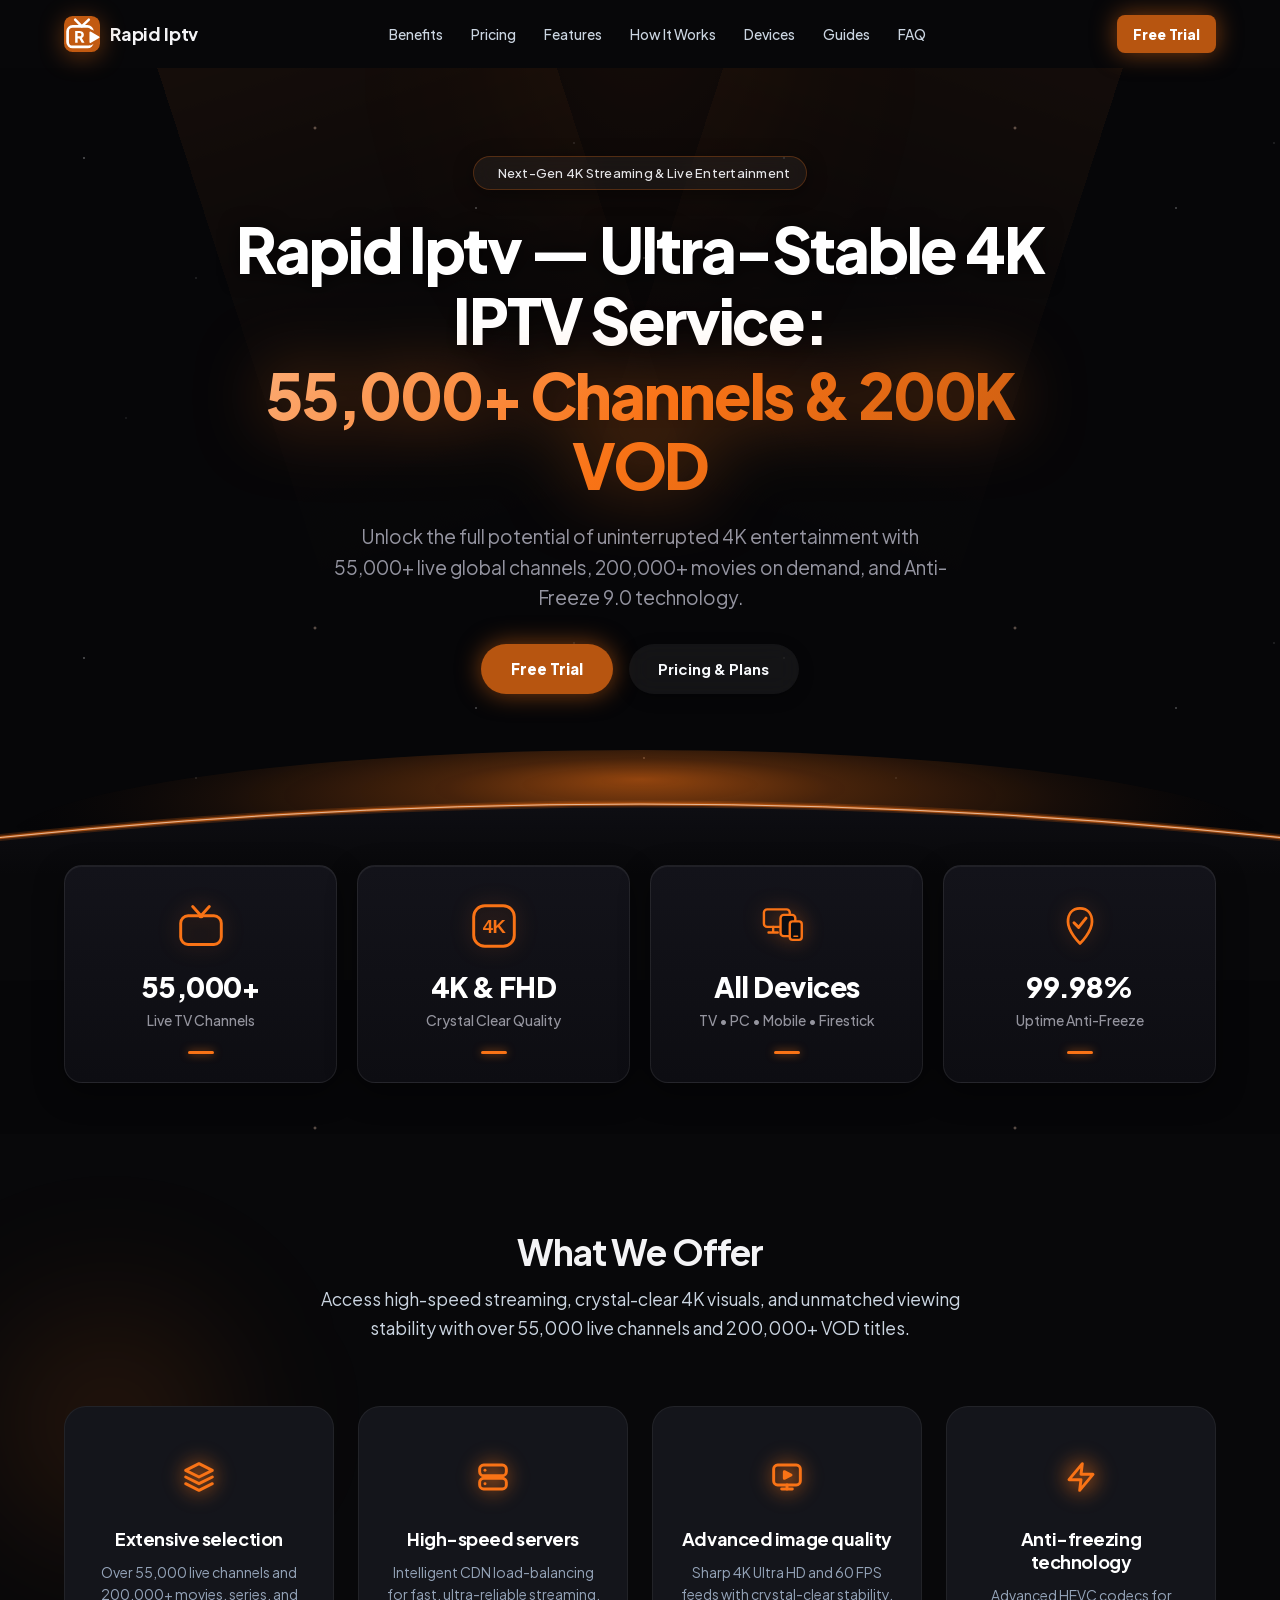
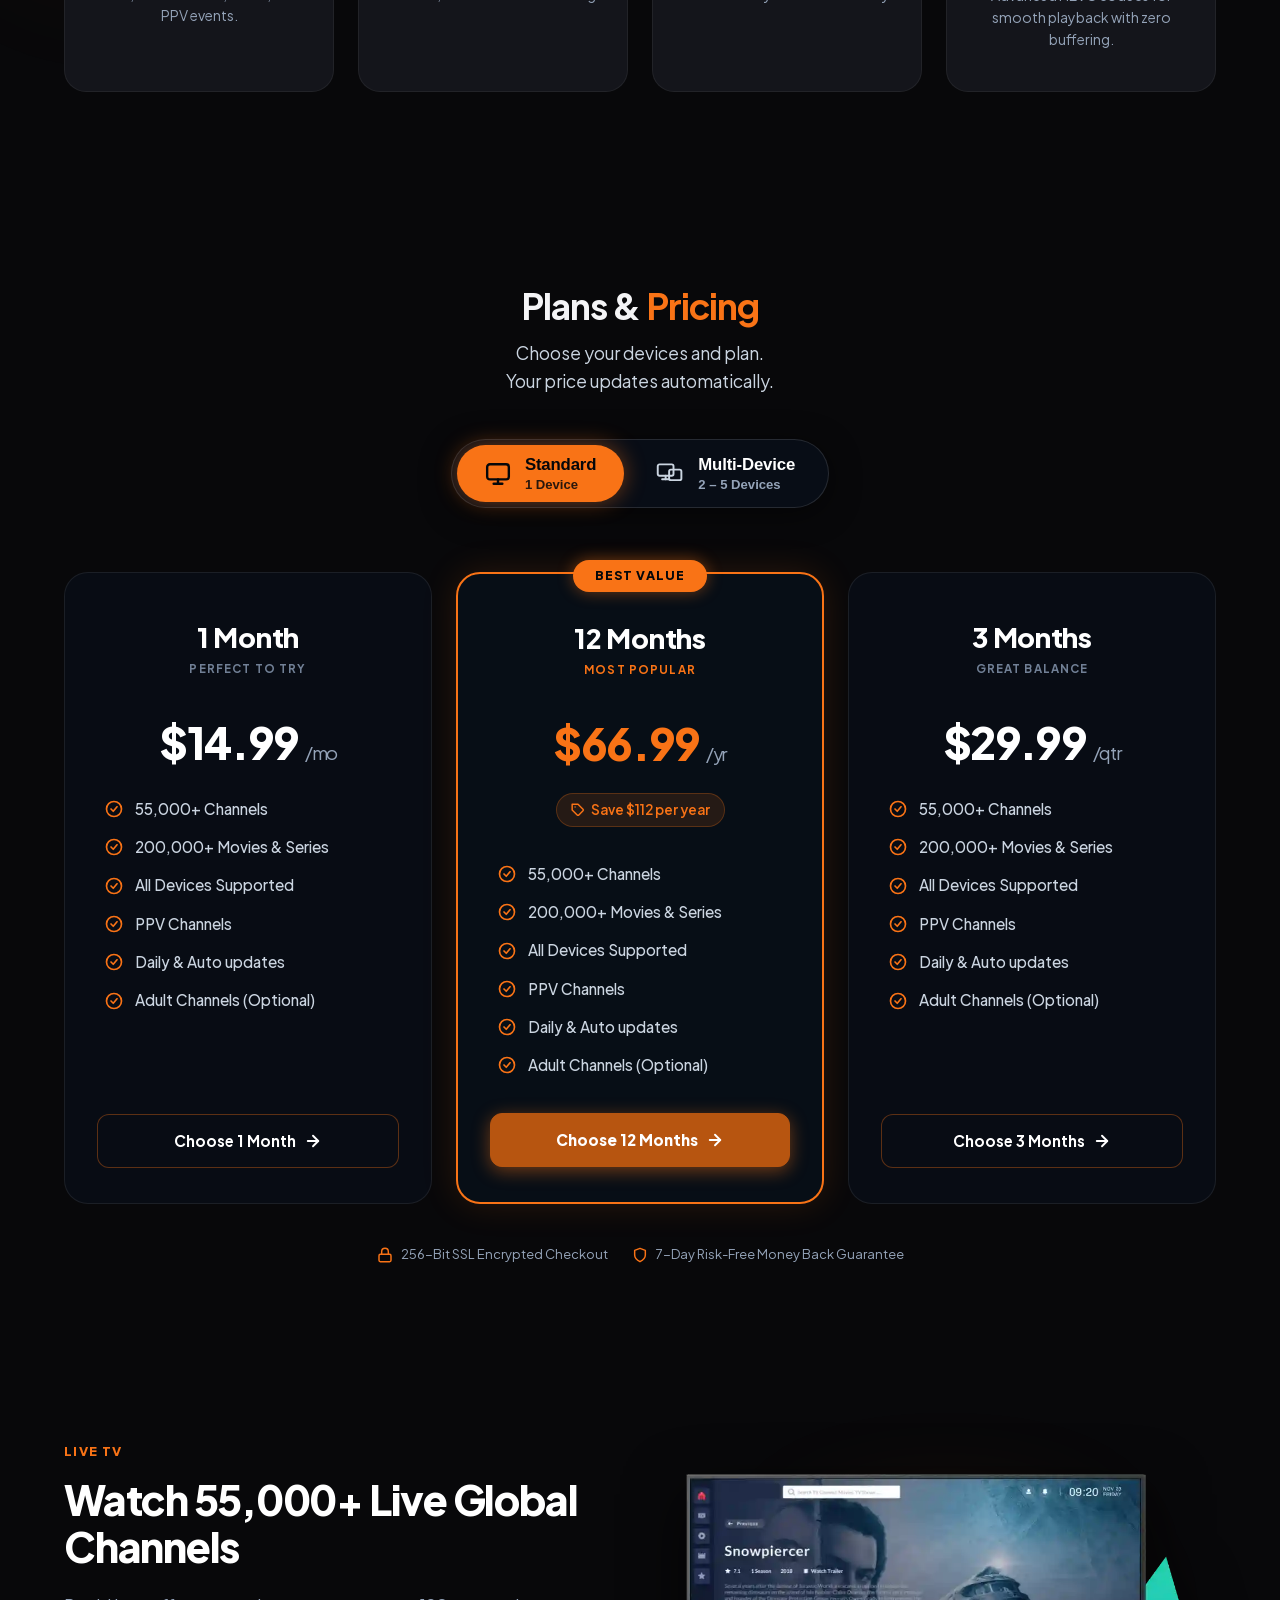
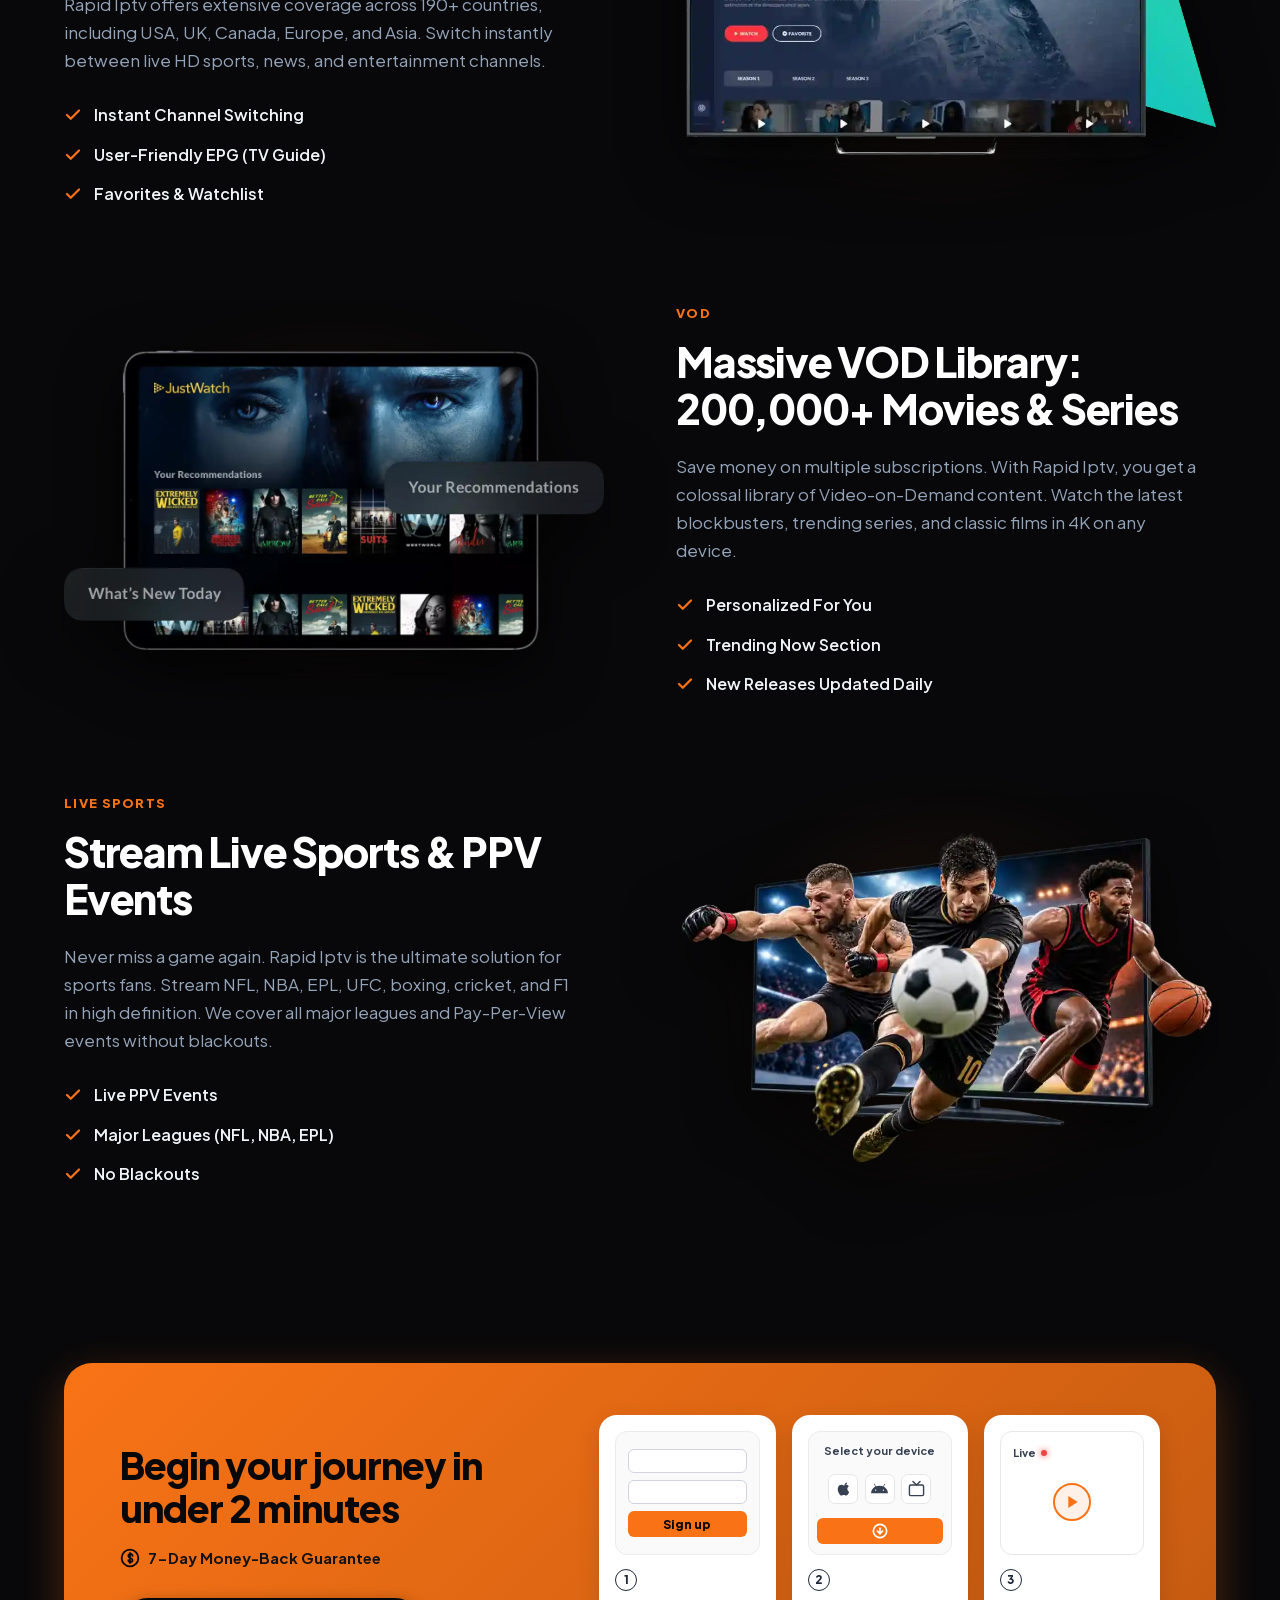
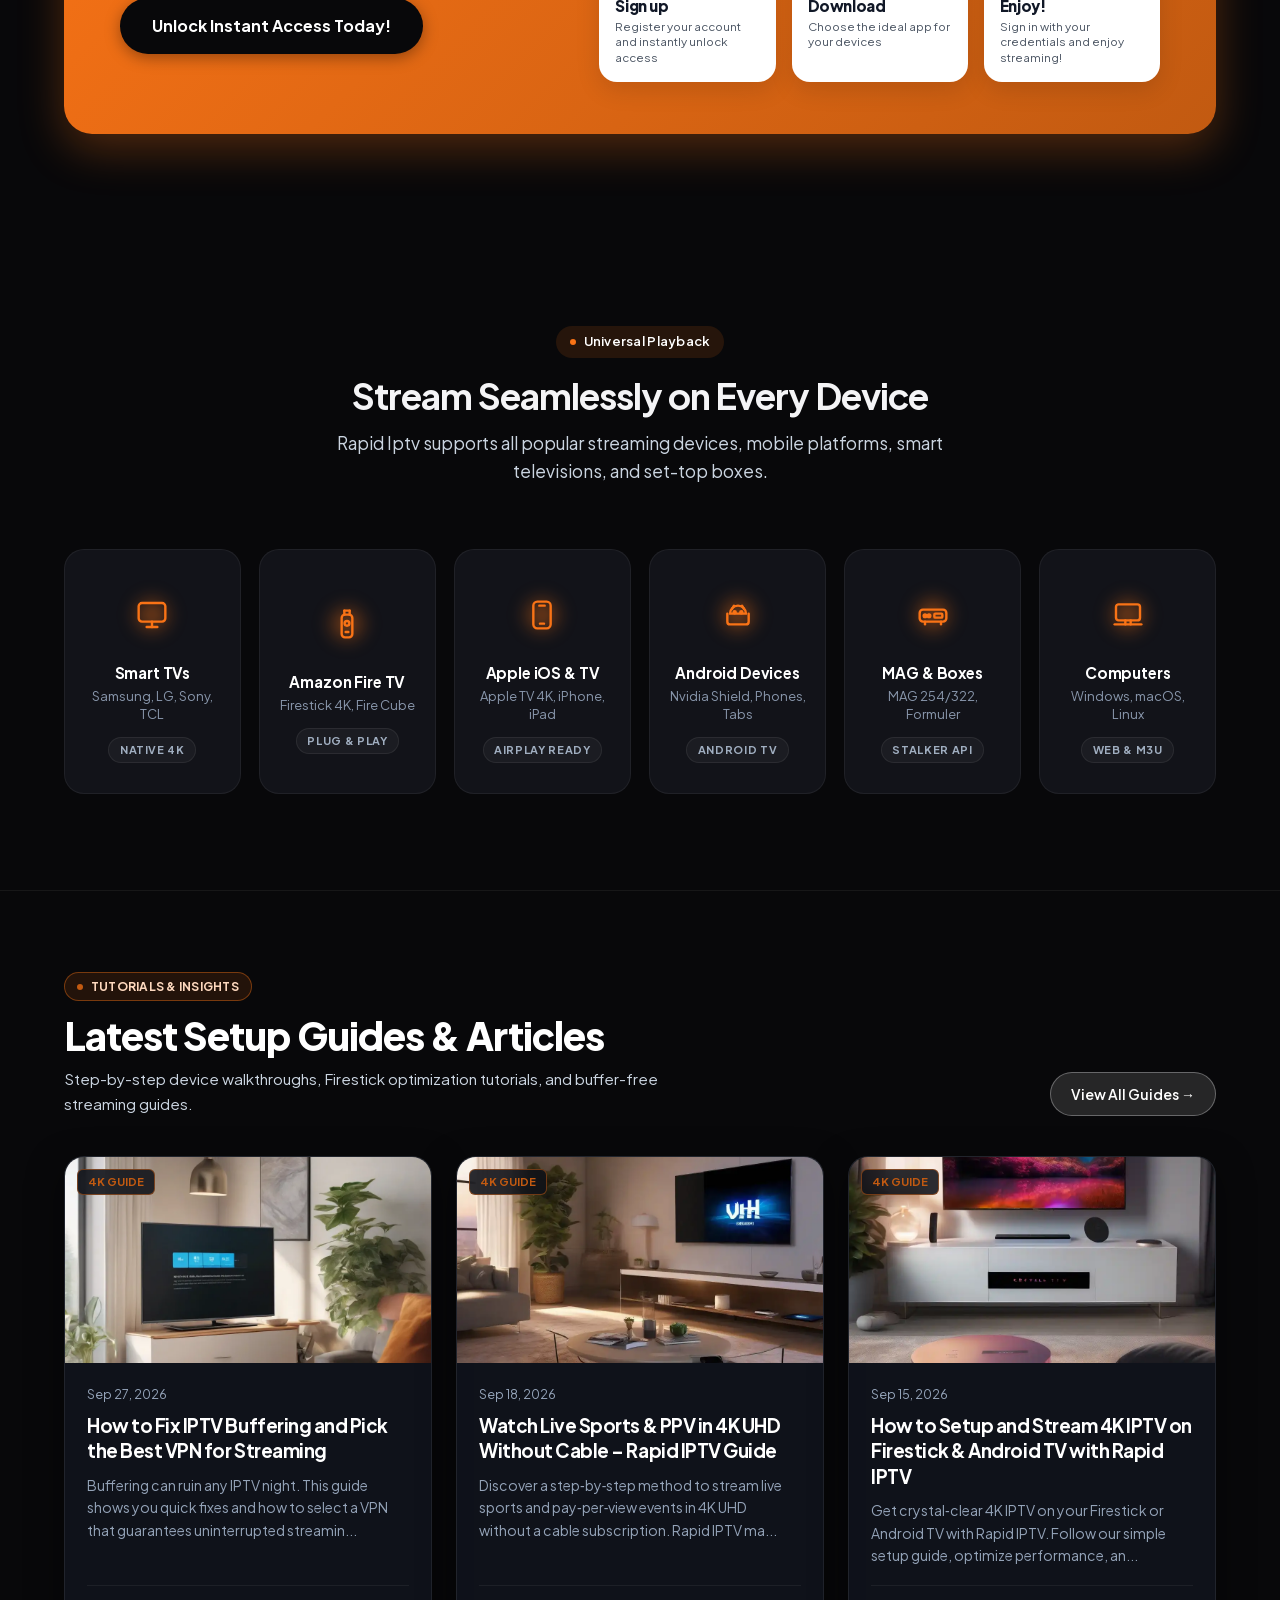
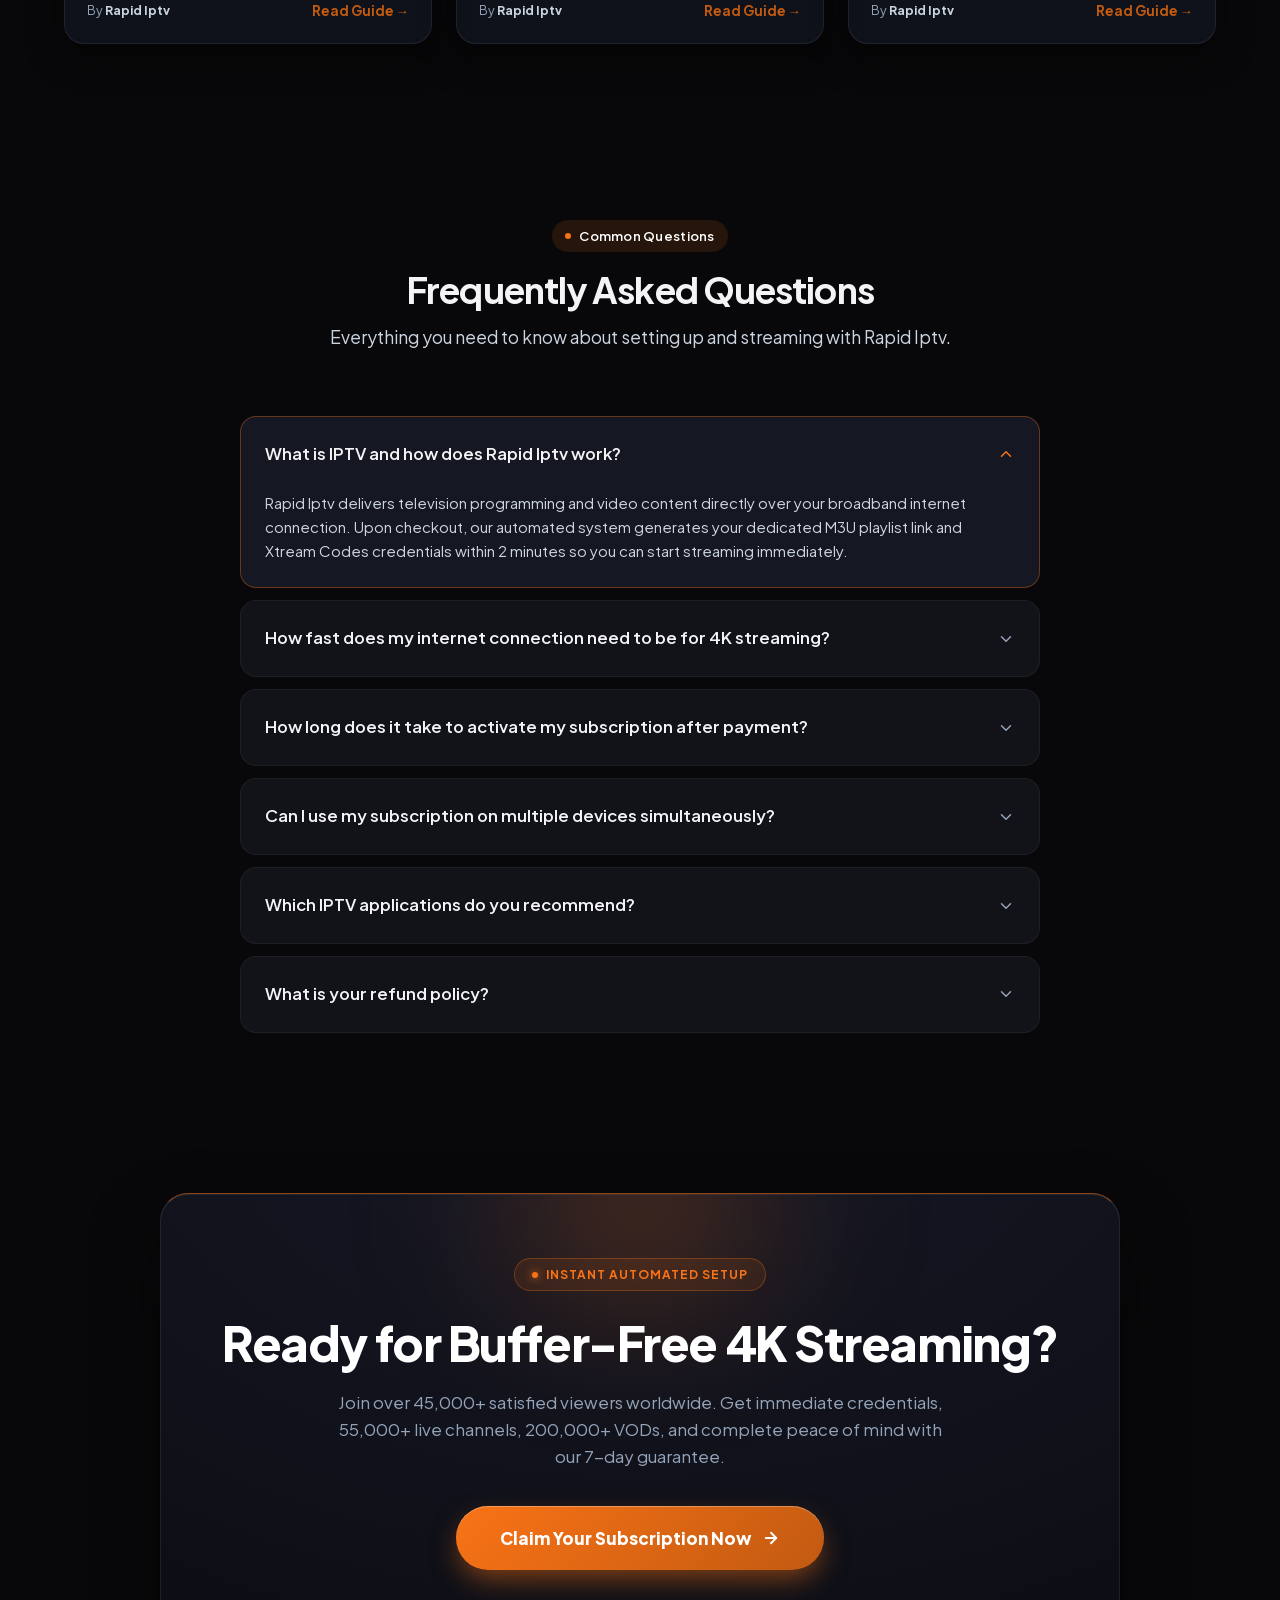
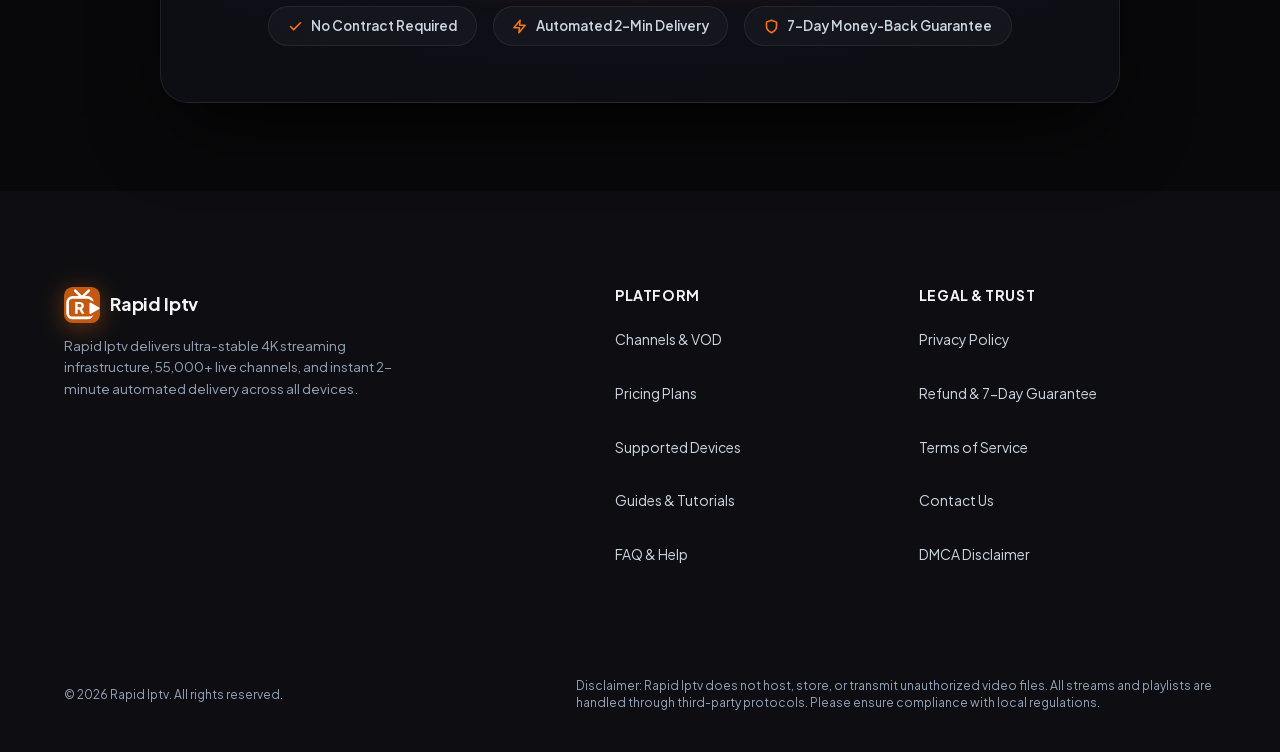
==== commit 51b0dc09: "Deploy IPTV site via TVKIX Site Manager [2026-10-18T00:41:39.915Z]" ====
--- a/index.html
+++ b/index.html
@@ -10,12 +10,14 @@
   <meta name="robots" content="index, follow, max-snippet:-1, max-image-preview:large, max-video-preview:-1">
   <meta name="format-detection" content="telephone=no">
   <link rel="canonical" href="https://rapid-iptv.shop/">
+  <link rel="preload" href="/assets/fonts/plus-jakarta-sans.woff2" as="font" type="font/woff2" crossorigin>
   <meta name="theme-color" content="#08080a">
 
-  <!-- Pure SVG Dynamic Brand Favicon & App Icons (Google SEO Compliant) -->
-  <link rel="icon" type="image/svg+xml" href="data:image/svg+xml;utf8,%3Csvg%20xmlns%3D%22http%3A%2F%2Fwww.w3.org%2F2000%2Fsvg%22%20viewBox%3D%220%200%20100%20100%22%20width%3D%22100%25%22%20height%3D%22100%25%22%3E%0A%20%20%3Cdefs%3E%0A%20%20%20%20%3ClinearGradient%20id%3D%22tvkixBrandGrad%22%20x1%3D%220%25%22%20y1%3D%220%25%22%20x2%3D%22100%25%22%20y2%3D%22100%25%22%3E%0A%20%20%20%20%20%20%3Cstop%20offset%3D%220%25%22%20stop-color%3D%22%23f97316%22%2F%3E%0A%20%20%20%20%20%20%3Cstop%20offset%3D%22100%25%22%20stop-color%3D%22%23f97316%22%2F%3E%0A%20%20%20%20%3C%2FlinearGradient%3E%0A%20%20%20%20%3Cmask%20id%3D%22tvCutout_zllhch%22%3E%0A%20%20%20%20%20%20%3Crect%20width%3D%22100%22%20height%3D%22100%22%20fill%3D%22%23ffffff%22%2F%3E%0A%20%20%20%20%20%20%3Cpath%20d%3D%22M%2073.5%2046%20L%2096%2059%20L%2073.5%2072%20Z%22%20fill%3D%22%23000000%22%20stroke%3D%22%23000000%22%20stroke-width%3D%2218.5%22%20stroke-linejoin%3D%22round%22%20stroke-linecap%3D%22round%22%2F%3E%0A%20%20%20%20%3C%2Fmask%3E%0A%20%20%3C%2Fdefs%3E%0A%20%20%3Crect%20width%3D%22100%22%20height%3D%22100%22%20rx%3D%2224%22%20fill%3D%22url(%23tvkixBrandGrad)%22%2F%3E%0A%20%20%3Cpath%20d%3D%22M%2031%2010%20L%2049.5%2029%20L%2069%2010%22%20fill%3D%22none%22%20stroke%3D%22%23ffffff%22%20stroke-width%3D%227%22%20stroke-linecap%3D%22round%22%20stroke-linejoin%3D%22round%22%2F%3E%0A%20%20%3Crect%20x%3D%2210%22%20y%3D%2229%22%20width%3D%2269%22%20height%3D%2257%22%20rx%3D%2214%22%20fill%3D%22none%22%20stroke%3D%22%23ffffff%22%20stroke-width%3D%227.5%22%20stroke-linejoin%3D%22round%22%20stroke-linecap%3D%22round%22%20mask%3D%22url(%23tvCutout_zllhch)%22%2F%3E%0A%20%20%3Cpath%20d%3D%22M%2073.5%2046%20L%2096%2059%20L%2073.5%2072%20Z%22%20fill%3D%22%23ffffff%22%20stroke%3D%22%23ffffff%22%20stroke-width%3D%225.5%22%20stroke-linejoin%3D%22round%22%20stroke-linecap%3D%22round%22%2F%3E%0A%20%20%3Ctext%20x%3D%2244%22%20y%3D%2258%22%20font-family%3D%22-apple-system%2C%20BlinkMacSystemFont%2C%20'Plus%20Jakarta%20Sans'%2C%20'Arial%20Black'%2C%20'Montserrat'%2C%20sans-serif%22%20font-size%3D%2244%22%20font-weight%3D%22900%22%20fill%3D%22%23ffffff%22%20text-anchor%3D%22middle%22%20dominant-baseline%3D%22central%22%3ER%3C%2Ftext%3E%0A%3C%2Fsvg%3E">
-  <link rel="alternate icon" type="image/svg+xml" href="/assets/favicon.svg">
-  <link rel="apple-touch-icon" href="data:image/svg+xml;utf8,%3Csvg%20xmlns%3D%22http%3A%2F%2Fwww.w3.org%2F2000%2Fsvg%22%20viewBox%3D%220%200%20100%20100%22%20width%3D%22100%25%22%20height%3D%22100%25%22%3E%0A%20%20%3Cdefs%3E%0A%20%20%20%20%3ClinearGradient%20id%3D%22tvkixBrandGrad%22%20x1%3D%220%25%22%20y1%3D%220%25%22%20x2%3D%22100%25%22%20y2%3D%22100%25%22%3E%0A%20%20%20%20%20%20%3Cstop%20offset%3D%220%25%22%20stop-color%3D%22%23f97316%22%2F%3E%0A%20%20%20%20%20%20%3Cstop%20offset%3D%22100%25%22%20stop-color%3D%22%23f97316%22%2F%3E%0A%20%20%20%20%3C%2FlinearGradient%3E%0A%20%20%20%20%3Cmask%20id%3D%22tvCutout_zllhch%22%3E%0A%20%20%20%20%20%20%3Crect%20width%3D%22100%22%20height%3D%22100%22%20fill%3D%22%23ffffff%22%2F%3E%0A%20%20%20%20%20%20%3Cpath%20d%3D%22M%2073.5%2046%20L%2096%2059%20L%2073.5%2072%20Z%22%20fill%3D%22%23000000%22%20stroke%3D%22%23000000%22%20stroke-width%3D%2218.5%22%20stroke-linejoin%3D%22round%22%20stroke-linecap%3D%22round%22%2F%3E%0A%20%20%20%20%3C%2Fmask%3E%0A%20%20%3C%2Fdefs%3E%0A%20%20%3Crect%20width%3D%22100%22%20height%3D%22100%22%20rx%3D%2224%22%20fill%3D%22url(%23tvkixBrandGrad)%22%2F%3E%0A%20%20%3Cpath%20d%3D%22M%2031%2010%20L%2049.5%2029%20L%2069%2010%22%20fill%3D%22none%22%20stroke%3D%22%23ffffff%22%20stroke-width%3D%227%22%20stroke-linecap%3D%22round%22%20stroke-linejoin%3D%22round%22%2F%3E%0A%20%20%3Crect%20x%3D%2210%22%20y%3D%2229%22%20width%3D%2269%22%20height%3D%2257%22%20rx%3D%2214%22%20fill%3D%22none%22%20stroke%3D%22%23ffffff%22%20stroke-width%3D%227.5%22%20stroke-linejoin%3D%22round%22%20stroke-linecap%3D%22round%22%20mask%3D%22url(%23tvCutout_zllhch)%22%2F%3E%0A%20%20%3Cpath%20d%3D%22M%2073.5%2046%20L%2096%2059%20L%2073.5%2072%20Z%22%20fill%3D%22%23ffffff%22%20stroke%3D%22%23ffffff%22%20stroke-width%3D%225.5%22%20stroke-linejoin%3D%22round%22%20stroke-linecap%3D%22round%22%2F%3E%0A%20%20%3Ctext%20x%3D%2244%22%20y%3D%2258%22%20font-family%3D%22-apple-system%2C%20BlinkMacSystemFont%2C%20'Plus%20Jakarta%20Sans'%2C%20'Arial%20Black'%2C%20'Montserrat'%2C%20sans-serif%22%20font-size%3D%2244%22%20font-weight%3D%22900%22%20fill%3D%22%23ffffff%22%20text-anchor%3D%22middle%22%20dominant-baseline%3D%22central%22%3ER%3C%2Ftext%3E%0A%3C%2Fsvg%3E">
+  <!-- Site favicon: real image files, which Google Search reads -->
+  <link rel="icon" href="favicon.ico" sizes="any">
+  <link rel="icon" type="image/png" sizes="48x48" href="/assets/favicon-48x48.png">
+  <link rel="icon" type="image/svg+xml" href="/assets/favicon.svg">
+  <link rel="apple-touch-icon" sizes="180x180" href="/assets/apple-touch-icon.png">
   <link rel="manifest" href="site.webmanifest">
 
   <!-- Open Graph / Facebook -->
@@ -39,7 +41,7 @@
 
   <!-- Main Stylesheet -->
   <style>
-@font-face{font-family:"Plus Jakarta Sans";font-style:normal;font-weight:400 800;font-display:swap;src:url("/assets/fonts/plus-jakarta-sans.woff2") format("woff2");unicode-range:U+0000-00FF,U+0131,U+0152-0153,U+02BB-02BC,U+02C6,U+02DA,U+02DC,U+0304,U+0308,U+0329,U+2000-206F,U+20AC,U+2122,U+2191,U+2193,U+2212,U+2215,U+FEFF,U+FFFD}:root{--bg-page:#08080a;--bg-surface:#0e0e12;--bg-card:#131318;--bg-card-hover:#181820;--bg-subtle:#1c1c24;--border-subtle:transparent;--border-medium:transparent;--border-accent:transparent;--border-highlight:transparent;--accent:#f97316;--accent-hover:#ea580c;--accent-light:rgba(249,115,22,0.12);--accent-text:#fed7aa;--status-green:#22c55e;--status-green-bg:rgba(34,197,94,0.12);--text-primary:#f4f4f6;--text-secondary:#cbd5e1;--text-muted:#94a3b8;--text-inverse:#08080a;--font-family:"Plus Jakarta Sans",-apple-system,BlinkMacSystemFont,"Segoe UI",Roboto,Oxygen,Ubuntu,Cantarell,"Helvetica Neue",sans-serif;--line-height-base:1.6;--line-height-heading:1.2;--space-xs:0.5rem;--space-sm:0.75rem;--space-md:1rem;--space-lg:1.5rem;--space-xl:2.5rem;--space-2xl:4rem;--space-3xl:6rem;--max-width:1200px;--radius-sm:4px;--radius-md:8px;--radius-lg:12px;--radius-full:9999px;--transition-fast:0.15s ease;--transition-normal:0.25s ease}*,*::before,*::after{box-sizing:border-box;margin:0;padding:0}html{font-family:var(--font-family);font-size:16px;line-height:var(--line-height-base);color:var(--text-secondary);background-color:var(--bg-page);scroll-behavior:smooth;-webkit-text-size-adjust:100%;text-rendering:optimizeLegibility}body{min-height:100vh;display:flex;flex-direction:column;background-color:var(--bg-page);color:var(--text-secondary);overflow-x:hidden}h1,h2,h3,h4,h5,h6{color:var(--text-primary);font-weight:700;line-height:var(--line-height-heading);letter-spacing:-0.025em}h1{font-size:clamp(2rem,5vw,3.25rem);font-weight:800;margin-bottom:var(--space-md)}h2{font-size:clamp(1.75rem,3.5vw,2.25rem);margin-bottom:var(--space-sm)}h3{font-size:1.25rem;margin-bottom:var(--space-xs)}p{margin-bottom:var(--space-md)}p:last-child{margin-bottom:0}a{color:inherit;text-decoration:none;transition:color var(--transition-fast)}a:hover{color:var(--text-primary)}ul,ol{list-style:none}:focus-visible{outline:2px solid var(--accent);outline-offset:3px}.container{width:100%;max-width:var(--max-width);margin-inline:auto;padding-inline:var(--space-md)}@media (min-width:768px){.container{padding-inline:var(--space-lg)}}.section{padding-block:var(--space-2xl);border-bottom:none;scroll-margin-top:90px}@media (min-width:768px){.section{padding-block:var(--space-3xl)}}.section-header{text-align:center;max-width:680px;margin-inline:auto;margin-bottom:var(--space-2xl)}.section-header p{color:var(--text-secondary);font-size:1.1rem}.pill-badge{display:inline-flex;align-items:center;gap:0.5rem;padding:0.35rem 0.85rem;font-size:0.8125rem;font-weight:600;letter-spacing:0.02em;color:var(--accent-text);background-color:var(--accent-light);border:none;border-radius:var(--radius-full);margin-bottom:var(--space-md)}.pill-badge .dot{width:6px;height:6px;border-radius:50%;background-color:var(--accent)}.status-pill{display:inline-flex;align-items:center;gap:0.375rem;font-size:0.75rem;font-weight:500;color:#86efac;background-color:var(--status-green-bg);padding:0.25rem 0.625rem;border-radius:var(--radius-full);border:none}.status-pill .indicator{width:6px;height:6px;border-radius:50%;background-color:var(--status-green)}@media (max-width:640px){.header-actions .status-pill{display:none}}.btn{display:inline-flex;align-items:center;justify-content:center;gap:0.5rem;padding:0.75rem 1.5rem;font-size:0.9375rem;font-weight:600;border-radius:var(--radius-md);border:none;cursor:pointer;white-space:nowrap;transition:background-color var(--transition-fast),transform var(--transition-fast);text-decoration:none}.btn:active{transform:translateY(1px)}.btn-primary{background:linear-gradient(135deg,#c2410c 0%,#9a3412 100%);color:#ffffff !important;font-weight:700;border:none}.btn-primary:hover{background-color:var(--accent-hover);color:#ffffff}.btn-secondary{background-color:var(--bg-card);color:var(--text-primary);border:none}.btn-secondary:hover{background-color:var(--bg-subtle);color:#ffffff}.btn-block{width:100%}.btn-sm{padding:0.5rem 1rem;font-size:0.875rem}.btn-group{display:flex;flex-direction:column;gap:0.75rem;width:100%}@media (min-width:480px){.btn-group{flex-direction:row;justify-content:center;width:auto}}.site-header{position:sticky;top:0;z-index:100;background-color:rgba(8,8,10,0.95);border-bottom:none;backdrop-filter:blur(8px);-webkit-backdrop-filter:blur(8px)}.header-container{display:flex;align-items:center;justify-content:space-between;height:68px}.brand-logo{display:flex;align-items:center;gap:0.625rem;font-size:1.125rem;font-weight:700;color:var(--text-primary);letter-spacing:-0.01em}.logo-icon{display:inline-flex;align-items:center;justify-content:center;width:32px;height:32px;background-color:var(--accent);color:#ffffff;border-radius:var(--radius-sm);font-weight:900;font-size:1rem}.brand-accent{color:var(--accent)}.nav-menu{display:none}@media (min-width:900px){.nav-menu{display:flex;align-items:center;gap:1.75rem}}.nav-link{font-size:0.875rem;font-weight:500;color:var(--text-secondary)}.nav-link:hover{color:var(--text-primary)}.header-actions{display:flex;align-items:center;gap:0.875rem}.menu-toggle{display:flex;flex-direction:column;justify-content:center;gap:5px;width:38px;height:38px;padding:8px;background-color:var(--bg-card);border:none;border-radius:var(--radius-sm);cursor:pointer;color:var(--text-primary)}@media (min-width:900px){.menu-toggle{display:none}}.menu-bar{display:block;width:100%;height:2px;background-color:var(--text-primary);transition:transform var(--transition-fast),opacity var(--transition-fast)}.menu-toggle[aria-expanded="true"] .menu-bar:nth-child(1){transform:translateY(7px) rotate(45deg)}.menu-toggle[aria-expanded="true"] .menu-bar:nth-child(2){opacity:0}.menu-toggle[aria-expanded="true"] .menu-bar:nth-child(3){transform:translateY(-7px) rotate(-45deg)}.mobile-nav{display:none;position:fixed;top:68px;left:0;right:0;bottom:0;background-color:#08080a;border-bottom:none;padding:var(--space-xl) var(--space-lg);flex-direction:column;gap:var(--space-md);z-index:999;overflow-y:auto}.mobile-nav.is-open{display:flex}@media (min-width:900px){.mobile-nav{display:none !important}}.mobile-nav-link{font-size:1.125rem;font-weight:600;color:var(--text-primary);padding-block:0.5rem;border-bottom:none}.hero-section{position:relative;background-color:#060608;padding-top:clamp(3.5rem,7vw,5.5rem);padding-bottom:clamp(2rem,4vw,3.5rem);text-align:center;overflow:hidden}.hero-cosmic-backdrop{position:absolute;inset:0;pointer-events:none;overflow:hidden;z-index:1;contain:strict}.light-ray{position:absolute;top:-120px;width:380px;height:600px;opacity:0.16;transform-origin:top center;pointer-events:none;will-change:transform}.light-ray-left{left:10%;background:linear-gradient(180deg,rgba(255,140,60,0.5) 0%,rgba(255,90,20,0.08) 60%,transparent 100%);transform:rotate(-18deg)}.light-ray-right{right:10%;background:linear-gradient(180deg,rgba(255,140,60,0.45) 0%,rgba(255,90,20,0.08) 60%,transparent 100%);transform:rotate(18deg)}.light-ray-center{left:50%;transform:translateX(-50%);width:550px;height:480px;background:radial-gradient(ellipse at top,rgba(255,107,43,0.2) 0%,rgba(255,80,10,0.05) 50%,transparent 80%);opacity:0.35}.cosmic-stars{position:absolute;inset:0;background-image:radial-gradient(1.5px 1.5px at 12% 18%,rgba(255,255,255,0.65),transparent),radial-gradient(1px 1px at 28% 42%,rgba(255,255,255,0.45),transparent),radial-gradient(2px 2px at 45% 12%,rgba(255,210,170,0.75),transparent),radial-gradient(1.5px 1.5px at 68% 28%,rgba(255,255,255,0.55),transparent),radial-gradient(1px 1px at 82% 15%,rgba(255,255,255,0.45),transparent),radial-gradient(1.5px 1.5px at 92% 38%,rgba(255,210,170,0.65),transparent),radial-gradient(1px 1px at 18% 70%,rgba(255,255,255,0.35),transparent),radial-gradient(1.5px 1.5px at 84% 68%,rgba(255,255,255,0.4),transparent);background-repeat:repeat;background-size:700px 500px;opacity:0.7}.hero-container{position:relative;z-index:3}.hero-content{max-width:860px;margin-inline:auto;display:flex;flex-direction:column;align-items:center}.hero-badge-pill{display:inline-flex;align-items:center;gap:0.5rem;padding:0.35rem 1rem;background:rgba(255,255,255,0.05);border:none;border-radius:var(--radius-full);font-size:0.8125rem;font-weight:500;letter-spacing:0.02em;color:#e4e4e7;margin-bottom:1.5rem;backdrop-filter:blur(12px);-webkit-backdrop-filter:blur(12px);box-shadow:0 4px 20px rgba(0,0,0,0.4);transition:background-color var(--transition-fast),transform var(--transition-fast)}.hero-badge-pill:hover{background:rgba(255,255,255,0.08);transform:translateY(-1px)}.badge-spark{color:#f97316;font-size:0.875rem;text-shadow:0 0 10px rgba(249,115,22,0.9),0 0 20px rgba(249,115,22,0.5);line-height:1}.hero-title{display:flex;flex-direction:column;align-items:center;gap:0.25rem;font-size:clamp(2.1rem,5.2vw,3.85rem);font-weight:800;line-height:1.15;letter-spacing:-0.035em;margin-bottom:1.25rem}.title-top{color:#ffffff;text-shadow:0 2px 20px rgba(0,0,0,0.8)}.title-bottom{color:#ff6e2e;background:linear-gradient(135deg,#ff7a30 0%,#f95716 50%,#ea580c 100%);-webkit-background-clip:text;-webkit-text-fill-color:transparent;background-clip:text;filter:drop-shadow(0 0 35px rgba(249,115,22,0.45))}.hero-description{font-size:clamp(1rem,2vw,1.1875rem);color:#9494a0;line-height:1.6;max-width:640px;margin-inline:auto;margin-bottom:2rem}.hero-btn-group{display:flex;flex-direction:row;align-items:center;justify-content:center;gap:1rem;flex-wrap:wrap;margin-bottom:2.5rem}.btn-pill{display:inline-flex;align-items:center;justify-content:center;gap:0.5rem;padding:0.8rem 1.85rem;font-size:0.9375rem;font-weight:600;border-radius:var(--radius-full);border:none;cursor:pointer;white-space:nowrap}.btn-pill,.btn-pill span,.btn-pill:link,.btn-pill:visited{text-decoration:none}.btn-pill-primary,.btn-pill-primary span,.btn-pill-primary:link,.btn-pill-primary:visited{background:var(--accent);color:#050507 !important;font-weight:800 !important;border:none;box-shadow:0 0 25px rgba(249,115,22,0.45),0 4px 14px rgba(0,0,0,0.4)}.btn-pill-primary:hover,.btn-pill-primary:hover span{transform:translateY(-2px) scale(1.02);box-shadow:0 0 35px rgba(249,115,22,0.7),0 6px 22px rgba(0,0,0,0.5);color:#000000 !important}.btn-pill-glass{background-color:rgba(255,255,255,0.06);color:#f8fafc !important;border:none;backdrop-filter:blur(12px);-webkit-backdrop-filter:blur(12px);box-shadow:0 4px 15px rgba(0,0,0,0.3)}.btn-pill-glass span{color:#f8fafc !important}.btn-pill-glass:hover{background-color:rgba(255,255,255,0.12);color:#ffffff !important;transform:translateY(-2px);box-shadow:0 6px 20px rgba(0,0,0,0.4)}.hero-horizon{position:relative;width:100%;margin-top:1rem;margin-bottom:-15px;overflow:visible;pointer-events:none;z-index:2;display:flex;justify-content:center}.horizon-svg{width:100%;height:clamp(140px,18vw,240px);display:block;overflow:visible}.hero-metrics-container{position:relative;z-index:3;margin-top:-115px}@media (max-width:640px){.hero-metrics-container{margin-top:-50px}.hero-btn-group{flex-direction:column;width:100%;max-width:320px;margin-inline:auto}.btn-pill{width:100%}.horizon-svg{height:120px}}.metrics-grid{display:grid;grid-template-columns:repeat(2,1fr);gap:1rem;margin-top:0}@media (min-width:860px){.metrics-grid{grid-template-columns:repeat(4,1fr);gap:1.25rem}}.metric-card{position:relative;background-color:#0c0c11;background:linear-gradient(180deg,#13131a 0%,#0d0d12 100%);border:1px solid rgba(255,255,255,0.08);border-radius:18px;padding:2.25rem 1rem 1.75rem 1rem;display:flex;flex-direction:column;align-items:center;justify-content:center;text-align:center;box-shadow:0 10px 30px rgba(0,0,0,0.4),inset 0 1px 0 rgba(255,255,255,0.06);transition:transform var(--transition-normal),box-shadow var(--transition-normal),border-color var(--transition-normal),background-color var(--transition-normal)}.metric-card:hover{transform:translateY(-3px);background-color:#101016;border-color:rgba(255,106,26,0.4);box-shadow:0 14px 40px rgba(0,0,0,0.55),0 0 25px rgba(249,115,22,0.15)}.metric-icon-wrap{display:flex;align-items:center;justify-content:center;width:56px;height:48px;max-width:56px;max-height:48px;background:transparent;border:none;margin-inline:auto;margin-bottom:1.25rem;overflow:visible;flex-shrink:0}.metric-icon-art{width:56px !important;height:48px !important;max-width:56px !important;max-height:48px !important;display:block;flex-shrink:0;filter:drop-shadow(0 0 10px rgba(255,106,26,0.22));transition:transform var(--transition-fast),filter var(--transition-fast)}.metric-card:hover .metric-icon-art{transform:scale(1.06);filter:drop-shadow(0 0 16px rgba(255,106,26,0.5))}.metric-val{font-size:clamp(1.35rem,2.2vw,1.85rem);font-weight:800;color:#ffffff;letter-spacing:-0.02em;line-height:1.2}.metric-val .accent-mark{color:#ff6a1a;margin-left:2px}.metric-label{font-size:clamp(0.78rem,1.15vw,0.875rem);color:#94949e;margin-top:0.45rem;line-height:1.4;font-weight:500}.metric-dash{display:block;width:26px;height:3px;border-radius:var(--radius-full);background-color:#ff6a1a;margin-top:1.25rem;box-shadow:0 0 8px rgba(255,106,26,0.5)}@media (max-width:640px){.metrics-grid{gap:0.65rem}.metric-card{padding:1.5rem 0.6rem 1.25rem 0.6rem;border-radius:14px}.metric-icon-wrap{height:44px;margin-bottom:0.85rem}.metric-icon-art{width:44px;height:38px}.metric-val{font-size:1.15rem}.metric-label{font-size:0.72rem}.metric-dash{margin-top:0.85rem;width:20px}}.hero-categories-section{position:relative;background-color:#060608;padding-bottom:2rem}.hero-categories-container{position:relative;z-index:3;margin-top:1.5rem;margin-bottom:1rem}.category-cards-grid{display:grid;grid-template-columns:repeat(3,1fr);gap:0.65rem}@media (min-width:860px){.category-cards-grid{grid-template-columns:repeat(6,1fr);gap:1rem}}.category-card{position:relative;display:flex;flex-direction:column;border-radius:14px;overflow:hidden;background-color:#0c0c11;border:1px solid rgba(255,255,255,0.08);text-decoration:none;cursor:pointer;box-shadow:0 6px 20px rgba(0,0,0,0.4);transition:transform var(--transition-normal),box-shadow var(--transition-normal),border-color var(--transition-normal)}.category-card:hover{transform:translateY(-4px) scale(1.02);border-color:rgba(255,106,26,0.45);box-shadow:0 12px 30px rgba(0,0,0,0.6),0 0 20px rgba(255,106,26,0.22)}.category-card-media{position:relative;width:100%;aspect-ratio:2 / 3;overflow:hidden;border-radius:14px;background-color:#08080a}.category-card-media img{width:100%;height:100%;object-fit:cover;display:block;transition:transform 0.45s cubic-bezier(0.16,1,0.3,1)}.category-card:hover .category-card-media img{transform:scale(1.07)}.category-card-overlay{position:absolute;inset:0;background:linear-gradient(180deg,transparent 40%,rgba(0,0,0,0.65) 75%,rgba(0,0,0,0.92) 100%);pointer-events:none}.category-card-label{position:absolute;bottom:0.55rem;left:0.25rem;right:0.25rem;text-align:center;font-size:0.78rem;font-weight:600;color:#ffffff;letter-spacing:-0.01em;text-shadow:0 1px 4px rgba(0,0,0,0.9);pointer-events:none;white-space:nowrap;overflow:hidden;text-overflow:ellipsis;padding-inline:4px;transition:color var(--transition-fast)}.category-card:hover .category-card-label{color:#ff7a30}@media (max-width:640px){.hero-categories-container{margin-top:0.85rem;margin-bottom:0.5rem}.category-cards-grid{gap:0.45rem}.category-card{border-radius:10px}.category-card-media{border-radius:10px}.category-card-label{font-size:0.65rem;bottom:0.35rem}}.what-we-offer-section{position:relative;overflow:hidden}.what-we-offer-section::before{content:"";position:absolute;top:15%;left:-80px;width:380px;height:380px;background:radial-gradient(circle,rgba(255,106,26,0.14) 0%,rgba(255,106,26,0.03) 50%,transparent 70%);filter:blur(60px);pointer-events:none;z-index:0}.benefits-grid{position:relative;z-index:1;display:grid;grid-template-columns:1fr;gap:1.25rem}@media (min-width:640px){.benefits-grid{grid-template-columns:repeat(2,1fr)}}@media (min-width:1024px){.benefits-grid{grid-template-columns:repeat(4,1fr);gap:1.5rem}}.benefit-card{background-color:#14151b;border:1px solid rgba(255,255,255,0.06);border-radius:22px;padding:2.5rem 1.5rem;display:flex;flex-direction:column;align-items:center;text-align:center;height:100%;transition:transform 0.25s ease,border-color 0.25s ease,box-shadow 0.25s ease,background-color 0.25s ease}.benefit-card:hover{background-color:#181a22;border-color:rgba(255,106,26,0.35);transform:translateY(-4px);box-shadow:0 16px 36px -10px rgba(0,0,0,0.6),0 0 24px rgba(255,106,26,0.12)}.benefit-icon-wrapper{position:relative;width:60px;height:60px;display:flex;align-items:center;justify-content:center;color:#ff6a1a;margin-bottom:1.25rem;flex-shrink:0}.benefit-icon-glow{position:absolute;top:50%;left:50%;transform:translate(-50%,-50%);width:48px;height:48px;border-radius:50%;background:radial-gradient(circle,rgba(255,106,26,0.55) 0%,rgba(255,106,26,0.18) 50%,transparent 75%);filter:blur(8px);pointer-events:none;z-index:0}.benefit-icon-wrapper svg{position:relative;z-index:1;width:32px;height:32px;color:#ff6a1a}.benefit-title{font-size:1.125rem;font-weight:700;color:#ffffff;margin-bottom:0.75rem;line-height:1.3}.benefit-desc{font-size:0.875rem;color:#94a3b8;line-height:1.55;margin:0;max-width:250px}.features-showcase-section{padding:5rem 0;position:relative;overflow:hidden}.features-showcase{display:flex;flex-direction:column;gap:6rem}.feature-split-row{display:grid;grid-template-columns:1fr;align-items:center;gap:2.5rem}@media (min-width:992px){.feature-split-row{grid-template-columns:1fr 1fr;gap:4.5rem}.feature-split-row-reverse .feature-split-content{order:2}.feature-split-row-reverse .feature-split-media{order:1}}.feature-split-content{display:flex;flex-direction:column;justify-content:center}.feature-badge-tag{display:inline-block;font-size:0.8125rem;font-weight:800;text-transform:uppercase;letter-spacing:0.1em;color:#ff6a1a;margin-bottom:0.875rem}.feature-split-title{font-size:clamp(2rem,3.2vw,2.75rem);font-weight:800;line-height:1.15;letter-spacing:-0.03em;color:#ffffff;margin:0 0 1.25rem 0}.feature-split-desc{font-size:1.0625rem;line-height:1.65;color:#94a3b8;margin:0 0 1.75rem 0;max-width:520px}.feature-split-list{list-style:none;padding:0;margin:0;display:flex;flex-direction:column;gap:0.875rem}.feature-split-item{display:flex;align-items:center;gap:0.75rem;font-size:1rem;font-weight:600;color:#f1f5f9}.feature-check-icon{display:inline-flex;align-items:center;justify-content:center;color:#ff6a1a;flex-shrink:0}.feature-check-icon svg{width:18px;height:18px}.feature-split-media{position:relative;display:flex;justify-content:center;align-items:center}.feature-media-wrapper{position:relative;width:100%;max-width:620px;display:flex;align-items:center;justify-content:center}.feature-media-ambient{position:absolute;top:50%;left:50%;transform:translate(-50%,-50%);width:80%;height:80%;background:radial-gradient(circle,rgba(255,106,26,0.16) 0%,rgba(255,106,26,0.03) 60%,transparent 80%);filter:blur(50px);pointer-events:none;z-index:0}.feature-mockup-img{position:relative;z-index:1;width:100%;max-width:100%;height:auto;display:block;object-fit:contain;filter:drop-shadow(0 20px 30px rgba(0,0,0,0.65));transition:transform 0.35s cubic-bezier(0.16,1,0.3,1),filter 0.35s ease}.feature-mockup-img:hover{transform:translateY(-6px) scale(1.02);filter:drop-shadow(0 28px 42px rgba(0,0,0,0.8)) drop-shadow(0 0 25px rgba(255,106,26,0.22))}@media (max-width:768px){.features-showcase-section{padding:3.5rem 0}.features-showcase{gap:4rem}.feature-split-title{font-size:1.75rem}.feature-split-desc{font-size:0.9375rem;margin-bottom:1.25rem}.feature-split-item{font-size:0.9375rem}}.journey-banner{background:linear-gradient(135deg,#ff5500 0%,#ff6a1a 50%,#ff8833 100%);border-radius:28px;padding:3.25rem 3.5rem;display:grid;grid-template-columns:1fr;gap:2.5rem;align-items:center;position:relative;overflow:hidden;box-shadow:0 15px 45px rgba(255,106,26,0.22)}@media (min-width:1024px){.journey-banner{grid-template-columns:1fr 1.3fr;gap:3rem}}.journey-cta-col{display:flex;flex-direction:column;align-items:flex-start}.journey-title{font-size:2.35rem;font-weight:800;color:#08080a;line-height:1.15;letter-spacing:-0.025em;margin-bottom:1rem}.journey-guarantee{display:inline-flex;align-items:center;gap:0.5rem;font-size:0.9375rem;font-weight:700;color:#12131a;margin-bottom:1.75rem}.journey-guarantee svg{flex-shrink:0;color:#08080a}.journey-btn{display:inline-flex;align-items:center;justify-content:center;background-color:#08080a;color:#ffffff;font-size:1rem;font-weight:700;padding:0.95rem 2rem;border-radius:100px;text-decoration:none;box-shadow:0 4px 15px rgba(0,0,0,0.35);transition:transform var(--transition-fast),background-color var(--transition-fast),box-shadow var(--transition-fast)}.journey-btn:hover{background-color:#1a1b24;transform:translateY(-2px);box-shadow:0 6px 20px rgba(0,0,0,0.45)}.journey-steps-grid{display:grid;grid-template-columns:1fr;gap:1.25rem}@media (min-width:640px){.journey-steps-grid{grid-template-columns:repeat(3,1fr);gap:1rem}}.journey-step-card{background-color:#ffffff;border-radius:18px;padding:1rem;display:flex;flex-direction:column;box-shadow:0 8px 24px rgba(0,0,0,0.12);transition:transform var(--transition-fast),box-shadow var(--transition-fast)}.journey-step-card:hover{transform:translateY(-4px);box-shadow:0 12px 28px rgba(0,0,0,0.18)}.journey-mockup{background-color:#fafafa;border:1.5px solid #ececee;border-radius:12px;height:124px;padding:0.75rem;margin-bottom:0.875rem;display:flex;flex-direction:column;justify-content:center;position:relative;overflow:hidden}.mockup-signup{gap:0.45rem}.mockup-input-box{height:24px;width:100%;border:1.5px solid #d1d5db;border-radius:6px;background-color:#ffffff}.mockup-submit-btn{height:26px;width:100%;background:var(--accent);color:#08080a;border-radius:6px;font-size:0.75rem;font-weight:800;display:flex;align-items:center;justify-content:center}.mockup-download{justify-content:space-between;padding:0.65rem 0.5rem}.mockup-subheading{font-size:0.6875rem;font-weight:700;color:#374151;text-align:center}.mockup-device-tiles{display:flex;align-items:center;justify-content:center;gap:0.4rem}.mockup-tile{width:30px;height:30px;border:1.5px solid #e5e7eb;border-radius:7px;background-color:#ffffff;display:flex;align-items:center;justify-content:center;color:#374151}.mockup-download-btn{height:26px;width:100%;background:var(--accent);color:#ffffff;border-radius:6px;display:flex;align-items:center;justify-content:center}.mockup-enjoy{justify-content:space-between;border:1.5px solid #e5e7eb;background-color:#ffffff}.mockup-live-indicator{display:flex;align-items:center;gap:0.3rem;font-size:0.6875rem;font-weight:700;color:#374151}.mockup-live-indicator .live-dot{width:6px;height:6px;border-radius:50%;background-color:#ef4444;box-shadow:0 0 6px #ef4444}.mockup-play-center{margin:auto;width:38px;height:38px;border:2px solid var(--accent);border-radius:50%;display:flex;align-items:center;justify-content:center;color:var(--accent);background-color:rgba(255,106,26,0.08)}.mockup-play-center svg{margin-left:2px}.journey-step-footer{display:flex;flex-direction:column;align-items:flex-start}.journey-step-num{width:22px;height:22px;border:1.5px solid #1f2937;border-radius:50%;display:inline-flex;align-items:center;justify-content:center;font-size:0.725rem;font-weight:800;color:#1f2937;margin-bottom:0.35rem}.journey-step-title{font-size:0.95rem;font-weight:800;color:#111827;margin-bottom:0.25rem}.journey-step-desc{font-size:0.725rem;color:#4b5563;line-height:1.35;margin:0}@media (max-width:640px){.journey-banner{padding:2rem 1.25rem;border-radius:20px}.journey-title{font-size:1.75rem}.journey-btn{width:100%;text-align:center}}.pricing-cards-wrapper{display:grid;grid-template-columns:1fr;gap:2.25rem;max-width:1100px;margin:0 auto;align-items:stretch}@media (min-width:900px){.pricing-cards-wrapper{grid-template-columns:repeat(3,1fr);gap:1.5rem;align-items:center}}.price-plan-card{background-color:#0c0d12;border:1px solid rgba(255,255,255,0.08);border-radius:22px;padding:2.75rem 1.75rem 2rem 1.75rem;display:flex;flex-direction:column;position:relative;transition:transform var(--transition-fast),border-color var(--transition-fast),box-shadow var(--transition-fast)}.price-plan-card:hover{border-color:rgba(255,255,255,0.18);transform:translateY(-4px)}.price-plan-card.is-featured{background-color:#0e0f16;border:2px solid var(--accent);box-shadow:0 0 40px rgba(255,106,26,0.15);padding-top:3rem}@media (min-width:900px){.price-plan-card.is-featured{transform:scale(1.03);z-index:2}.price-plan-card.is-featured:hover{transform:scale(1.05) translateY(-4px)}}.plan-badge-top{position:absolute;top:-14px;left:50%;transform:translateX(-50%);background:var(--accent);color:#000000;font-size:0.75rem;font-weight:800;letter-spacing:0.08em;text-transform:uppercase;padding:0.35rem 1.15rem;border-radius:100px;box-shadow:0 4px 14px rgba(255,106,26,0.4);white-space:nowrap}.plan-card-head{text-align:center;margin-bottom:1.5rem}.plan-card-title{font-size:1.75rem;font-weight:800;color:#ffffff;margin-bottom:0.35rem}.plan-card-subtitle{font-size:0.6875rem;font-weight:700;letter-spacing:0.12em;text-transform:uppercase;color:#7e808e;margin-bottom:1.25rem}.plan-card-subtitle.featured-subtitle{color:var(--accent)}.plan-card-price-row{display:flex;align-items:baseline;justify-content:center;gap:0.25rem}.plan-card-amount{font-size:2.75rem;font-weight:800;color:#ffffff;letter-spacing:-0.03em;line-height:1}.plan-card-amount.featured-amount{font-size:3.25rem;color:var(--accent);letter-spacing:-0.04em}.plan-card-unit{font-size:0.9375rem;color:#8c8e9b;font-weight:500}.plan-billed-note{font-size:0.8125rem;color:#8c8e9b;font-weight:500;margin-top:0.35rem}.plan-savings-pill{display:inline-flex;align-items:center;justify-content:center;gap:0.375rem;background-color:rgba(255,106,26,0.1);border:1px solid rgba(255,106,26,0.25);color:var(--accent);font-size:0.8125rem;font-weight:600;padding:0.35rem 0.875rem;border-radius:100px;margin-top:0.75rem}.plan-savings-pill svg{flex-shrink:0}.plan-card-features{list-style:none;padding:0;margin:0 0 2rem 0;display:flex;flex-direction:column;gap:0.875rem;flex:1}.plan-card-feature{display:flex;align-items:center;gap:0.75rem;font-size:0.9375rem;color:#d1d3df}.plan-card-feature .check-icon{color:var(--accent);width:18px;height:18px;flex-shrink:0}.plan-card-btn{display:flex;align-items:center;justify-content:center;gap:0.5rem;width:100%;padding:0.95rem 1.25rem;border-radius:12px;font-size:0.95rem;font-weight:700;text-decoration:none;cursor:pointer;transition:all var(--transition-fast)}.plan-card-btn.outline-btn{background-color:rgba(255,255,255,0.03);border:1px solid rgba(255,255,255,0.12);color:#ffffff}.plan-card-btn.outline-btn:hover{background-color:rgba(255,255,255,0.08);border-color:rgba(255,255,255,0.25);transform:translateY(-2px)}.plan-card-btn.solid-featured-btn{background:var(--accent);border:none;color:#000000;box-shadow:0 4px 18px rgba(255,106,26,0.3)}.plan-card-btn.solid-featured-btn:hover{filter:brightness(1.08);box-shadow:0 6px 24px rgba(255,106,26,0.45);transform:translateY(-2px)}.plan-card-btn svg{transition:transform var(--transition-fast)}.plan-card-btn:hover svg{transform:translateX(3px)}.pricing-guarantee-row,.hero-trust-row{margin-top:var(--space-xl);text-align:center;display:flex;flex-wrap:wrap;align-items:center;justify-content:center;gap:1.5rem;font-size:0.8125rem;color:var(--text-muted)}.trust-item{display:inline-flex;align-items:center;gap:0.5rem;font-size:0.8125rem;color:var(--text-muted)}.trust-item svg{width:16px !important;height:16px !important;max-width:16px !important;max-height:16px !important;flex-shrink:0;color:var(--accent)}.devices-grid{display:grid;grid-template-columns:repeat(2,1fr);gap:1rem}@media (min-width:640px){.devices-grid{grid-template-columns:repeat(3,1fr);gap:1.25rem}}@media (min-width:1024px){.devices-grid{grid-template-columns:repeat(6,1fr);gap:1.15rem}}.device-card{background-color:#121319;border:1px solid rgba(255,255,255,0.06);border-radius:20px;padding:2.25rem 1rem 1.85rem;text-align:center;display:flex;flex-direction:column;align-items:center;justify-content:center;position:relative;overflow:hidden;transition:transform 0.25s cubic-bezier(0.16,1,0.3,1),background-color 0.25s ease,border-color 0.25s ease,box-shadow 0.25s ease}.device-card:hover{background-color:#161822;border-color:rgba(255,106,26,0.4);transform:translateY(-4px);box-shadow:0 16px 36px -10px rgba(0,0,0,0.65),0 0 24px rgba(255,106,26,0.1)}.device-icon-wrapper{position:relative;width:58px;height:58px;display:flex;align-items:center;justify-content:center;margin-bottom:1.15rem;color:#ff6a1a;flex-shrink:0}.device-icon-glow{position:absolute;top:50%;left:50%;transform:translate(-50%,-50%);width:44px;height:44px;border-radius:50%;background:radial-gradient(circle,rgba(255,106,26,0.5) 0%,rgba(255,106,26,0.15) 50%,transparent 75%);filter:blur(8px);pointer-events:none;z-index:0}.device-icon-wrapper svg{position:relative;z-index:1;width:32px;height:32px;stroke:#ff6a1a;transition:transform 0.25s cubic-bezier(0.16,1,0.3,1)}.device-card:hover .device-icon-wrapper svg{transform:scale(1.1)}.device-name{font-size:0.95rem;font-weight:700;color:#ffffff;margin:0 0 0.35rem 0;line-height:1.25;letter-spacing:-0.01em}.device-sub{font-size:0.8125rem;color:#8896ab;line-height:1.4;margin:0}.device-micro-tag{display:inline-block;margin-top:0.85rem;font-size:0.6875rem;font-weight:700;text-transform:uppercase;letter-spacing:0.06em;color:#a0aec0;background:rgba(255,255,255,0.04);border:1px solid rgba(255,255,255,0.07);padding:0.2rem 0.65rem;border-radius:999px;transition:color 0.25s ease,background-color 0.25s ease,border-color 0.25s ease}.device-card:hover .device-micro-tag{color:#ff8533;background:rgba(255,106,26,0.08);border-color:rgba(255,106,26,0.25)}.faq-list{max-width:800px;margin-inline:auto;display:flex;flex-direction:column;gap:var(--space-sm)}.faq-item{background-color:#121319;border:1px solid rgba(255,255,255,0.05);border-radius:16px;transition:background-color var(--transition-fast),border-color var(--transition-fast)}.faq-item[open]{background-color:#151722;border-color:rgba(255,106,26,0.25)}.faq-question{display:flex;align-items:center;justify-content:space-between;padding:var(--space-lg);font-size:1.05rem;font-weight:600;color:var(--text-primary);cursor:pointer;list-style:none;user-select:none}.faq-question::-webkit-details-marker{display:none}.faq-chevron{width:18px;height:18px;color:var(--text-muted);transition:transform var(--transition-normal);flex-shrink:0;margin-left:var(--space-md)}.faq-item[open] .faq-chevron{transform:rotate(180deg);color:var(--accent)}.faq-answer{padding:0 var(--space-lg) var(--space-lg);font-size:0.9375rem;color:var(--text-secondary);line-height:1.6}.faq-answer a{color:var(--accent-text);text-decoration:underline}.final-cta-section{padding-block:4rem 5.5rem;position:relative;scroll-margin-top:90px}.cta-banner{background:radial-gradient(100% 120% at 50% -20%,#161826 0%,#0d0e14 100%);border:1px solid rgba(255,255,255,0.08);border-top:1px solid rgba(255,106,26,0.45);border-radius:28px;padding:4rem 2.5rem 3.5rem;text-align:center;max-width:960px;margin-inline:auto;position:relative;overflow:hidden;box-shadow:0 32px 80px -16px rgba(0,0,0,0.8),inset 0 1px 0 rgba(255,255,255,0.08)}.cta-banner::before{content:"";position:absolute;top:-140px;left:50%;transform:translateX(-50%);width:520px;height:300px;background:radial-gradient(circle,rgba(255,106,26,0.22) 0%,rgba(255,106,26,0.04) 50%,transparent 75%);filter:blur(60px);pointer-events:none;z-index:0}.cta-banner>*{position:relative;z-index:1}.cta-pill-tag{display:inline-flex;align-items:center;gap:0.5rem;font-size:0.75rem;font-weight:700;text-transform:uppercase;letter-spacing:0.08em;color:#ff7a29;background:rgba(255,106,26,0.08);border:1px solid rgba(255,106,26,0.25);padding:0.38rem 1.1rem;border-radius:999px;margin-bottom:1.5rem}.cta-pill-tag .dot{width:6px;height:6px;border-radius:50%;background:#ff6a1a;box-shadow:0 0 8px #ff6a1a}.cta-title{font-size:clamp(2.1rem,3.8vw,3rem);font-weight:800;letter-spacing:-0.03em;line-height:1.15;color:#ffffff;margin:0 0 1.15rem 0}.cta-desc{font-size:1.0625rem;line-height:1.6;color:#94a3b8;max-width:620px;margin:0 auto 2.25rem}.cta-btn-wrapper{display:flex;justify-content:center;margin-bottom:2.25rem}.cta-main-btn{background:linear-gradient(135deg,#c2410c 0%,#9a3412 100%) !important;color:#ffffff !important;font-size:1.0625rem !important;font-weight:700 !important;padding:1.15rem 2.75rem !important;border-radius:999px !important;box-shadow:0 12px 28px -4px rgba(194,65,12,0.42),inset 0 1px 0 rgba(255,255,255,0.25) !important;display:inline-flex !important;align-items:center !important;gap:0.65rem !important;transition:transform 0.25s cubic-bezier(0.16,1,0.3,1),box-shadow 0.25s ease !important}.cta-main-btn:hover{transform:translateY(-2px) scale(1.02) !important;box-shadow:0 18px 38px -4px rgba(255,106,26,0.6) !important}.cta-trust-row{display:flex;flex-wrap:wrap;align-items:center;justify-content:center;gap:1rem}.cta-trust-badge{display:inline-flex;align-items:center;gap:0.55rem;font-size:0.84rem;font-weight:600;color:#cbd5e1;background:rgba(255,255,255,0.03);border:1px solid rgba(255,255,255,0.07);padding:0.5rem 1.15rem;border-radius:999px;transition:background-color 0.2s ease,border-color 0.2s ease}.cta-trust-badge:hover{background:rgba(255,255,255,0.05);border-color:rgba(255,255,255,0.12)}.cta-trust-badge svg{width:15px;height:15px;stroke:#ff7a29;flex-shrink:0}@media (max-width:768px){.cta-banner{padding:3.5rem 1.5rem;border-radius:24px}.cta-title{font-size:1.75rem}.cta-desc{font-size:0.9375rem}.cta-trust-row{flex-direction:column;gap:0.75rem}}.site-footer{background-color:var(--bg-surface);border-top:none;padding-block:var(--space-3xl) var(--space-xl);font-size:0.875rem}.footer-grid{display:grid;grid-template-columns:1fr;gap:var(--space-xl);margin-bottom:var(--space-2xl)}@media (min-width:640px){.footer-grid{grid-template-columns:1.5fr 1fr;gap:var(--space-xl)}}@media (min-width:1024px){.footer-grid{grid-template-columns:2fr 1fr 1.2fr;gap:3.5rem}}.footer-brand p{color:var(--text-muted);font-size:0.84rem;margin-top:var(--space-sm);max-width:360px;line-height:1.6}.footer-col-title{font-size:0.875rem;font-weight:700;text-transform:uppercase;letter-spacing:0.04em;color:var(--text-primary);margin-bottom:var(--space-md)}.footer-links{display:flex;flex-direction:column;gap:0.85rem}.footer-link{color:#cbd5e1;font-size:0.875rem;display:inline-flex;align-items:center;padding:8px 0;min-height:40px;box-sizing:border-box}.footer-link:hover{color:var(--accent)}.footer-bottom{padding-top:var(--space-xl);border-top:none;display:flex;flex-direction:column;gap:1rem;align-items:center;text-align:center;color:var(--text-muted);font-size:0.75rem}@media (min-width:768px){.footer-bottom{flex-direction:row;justify-content:space-between;text-align:left}}.footer-disclaimer{max-width:640px;line-height:1.4;color:#94a3b8}.policy-page-wrapper{padding-top:7rem;padding-bottom:6rem;position:relative;min-height:85vh}.policy-breadcrumbs{display:flex;align-items:center;justify-content:center;gap:0.5rem;font-size:0.8125rem;font-weight:600;color:var(--text-muted);margin-bottom:1.5rem}.policy-breadcrumbs a{color:var(--text-secondary);transition:color 0.2s ease}.policy-breadcrumbs a:hover{color:var(--accent)}.policy-header{text-align:center;max-width:760px;margin:0 auto 3rem}.policy-header h1{font-size:clamp(2.2rem,4vw,3rem);font-weight:800;letter-spacing:-0.03em;color:#ffffff;line-height:1.2;margin:0.75rem 0 0.5rem}.policy-last-updated{font-size:0.84rem;color:var(--text-muted)}.policy-card{background-color:#121319;border:1px solid rgba(255,255,255,0.07);border-radius:28px;padding:3.5rem 3rem;max-width:920px;margin-inline:auto;box-shadow:0 24px 64px -16px rgba(0,0,0,0.75),inset 0 1px 0 rgba(255,255,255,0.06)}.policy-section{margin-bottom:2.75rem}.policy-section:last-child{margin-bottom:0}.policy-section h2{font-size:1.35rem;font-weight:700;color:#ffffff;letter-spacing:-0.01em;margin:0 0 1rem;display:flex;align-items:center;gap:0.5rem}.policy-section p{font-size:0.95rem;line-height:1.7;color:#94a3b8;margin-bottom:1rem}.policy-section p:last-child{margin-bottom:0}.policy-section ul,.policy-section ol{padding-left:1.5rem;margin-bottom:1.25rem;color:#94a3b8}.policy-section li{font-size:0.9375rem;line-height:1.65;margin-bottom:0.5rem}.policy-section li strong{color:#e2e8f0}.policy-highlight{background:rgba(255,106,26,0.06);border:1px solid rgba(255,106,26,0.22);border-radius:20px;padding:1.75rem 2rem;margin:1.75rem 0;position:relative;overflow:hidden}.policy-highlight h3{font-size:1.1rem;font-weight:700;color:#ff8533;margin:0 0 0.5rem;display:flex;align-items:center;gap:0.5rem}.policy-highlight p{color:#cbd5e1;font-size:0.9375rem;line-height:1.6;margin:0}.policy-cta-box{margin-top:3rem;padding-top:2.5rem;border-top:1px solid rgba(255,255,255,0.06);display:flex;flex-direction:column;align-items:center;text-align:center;gap:1.25rem}@media (min-width:640px){.policy-cta-box{flex-direction:row;justify-content:space-between;text-align:left}}.policy-cta-box h3{font-size:1.15rem;font-weight:700;color:#ffffff;margin:0 0 0.25rem}.policy-cta-box p{font-size:0.875rem;color:var(--text-muted);margin:0}@media (max-width:768px){.policy-card{padding:2.25rem 1.5rem;border-radius:20px}.policy-section h2{font-size:1.2rem}}.contact-channels-simple{display:grid;grid-template-columns:1fr;gap:1.25rem;margin-bottom:2.5rem}@media (min-width:640px){.contact-channels-simple{grid-template-columns:1fr 1fr}}.contact-channel-item{background:rgba(255,255,255,0.02);border:1px solid rgba(255,255,255,0.06);border-radius:20px;padding:1.75rem 1.5rem;display:flex;align-items:flex-start;gap:1.15rem;transition:border-color 0.25s ease,background-color 0.25s ease,transform 0.25s ease}.contact-channel-item:hover{background:rgba(255,255,255,0.04);border-color:rgba(255,106,26,0.35);transform:translateY(-2px)}.contact-channel-icon{width:48px;height:48px;border-radius:14px;background:rgba(255,106,26,0.1);border:1px solid rgba(255,106,26,0.25);color:var(--accent);display:flex;align-items:center;justify-content:center;flex-shrink:0}.contact-channel-info h4{font-size:1.05rem;font-weight:700;color:#ffffff;margin:0 0 0.35rem}.contact-channel-info p{font-size:0.84rem;color:var(--text-muted);line-height:1.5;margin:0 0 0.85rem}.contact-channel-link{font-size:0.9375rem;font-weight:600;color:var(--accent);text-decoration:none;display:inline-flex;align-items:center;gap:0.4rem;transition:color 0.15s ease}.contact-channel-link:hover{color:#ff8533;text-decoration:underline}.contact-form-card{background:rgba(255,255,255,0.015);border:1px solid rgba(255,255,255,0.06);border-radius:20px;padding:2.25rem;margin-bottom:2.5rem}.contact-form-header{margin-bottom:1.75rem}.contact-form-header h3{font-size:1.25rem;font-weight:700;color:#ffffff;margin:0 0 0.35rem}.contact-form-header p{font-size:0.875rem;color:var(--text-muted);margin:0}.contact-form{display:grid;grid-template-columns:1fr;gap:1.25rem}.contact-form-row{display:grid;grid-template-columns:1fr;gap:1.25rem}@media (min-width:600px){.contact-form-row{grid-template-columns:1fr 1fr}}.form-group{display:flex;flex-direction:column;gap:0.45rem}.form-label{font-size:0.8125rem;font-weight:600;color:#cbd5e1}.form-input,.form-select,.form-textarea{width:100%;background-color:#0b0c10;border:1px solid rgba(255,255,255,0.09);border-radius:12px;padding:0.85rem 1rem;font-family:inherit;font-size:0.9375rem;color:#ffffff;outline:none;transition:border-color 0.2s ease,box-shadow 0.2s ease,background-color 0.2s ease}.form-input:focus,.form-select:focus,.form-textarea:focus{border-color:var(--accent);background-color:#0e0f14;box-shadow:0 0 0 3px rgba(255,106,26,0.15)}.form-input::placeholder,.form-textarea::placeholder{color:#475569}.form-select{cursor:pointer}.form-select option{background-color:#121319;color:#ffffff}.form-textarea{resize:vertical;min-height:110px}.contact-form-footer{margin-top:0.5rem;display:flex;flex-direction:column;gap:1rem;align-items:flex-start}@media (min-width:600px){.contact-form-footer{flex-direction:row;align-items:center;justify-content:space-between}}.contact-privacy-note{font-size:0.775rem;color:#94a3b8;margin:0}.contact-form-success{display:none;background:rgba(34,197,94,0.08);border:1px solid rgba(34,197,94,0.25);border-radius:14px;padding:1.25rem 1.5rem;margin-bottom:1.5rem;color:#4ade80;font-size:0.9rem;align-items:center;gap:0.75rem}.contact-form-success.is-visible{display:flex}@media (prefers-reduced-motion:reduce){*,*::before,*::after{animation-duration:0.01ms !important;animation-iteration-count:1 !important;transition-duration:0.01ms !important;scroll-behavior:auto !important}}
+@font-face{font-family:"Plus Jakarta Sans";font-style:normal;font-weight:400 800;font-display:swap;src:url("/assets/fonts/plus-jakarta-sans.woff2") format("woff2");unicode-range:U+0000-00FF,U+0131,U+0152-0153,U+02BB-02BC,U+02C6,U+02DA,U+02DC,U+0304,U+0308,U+0329,U+2000-206F,U+20AC,U+2122,U+2191,U+2193,U+2212,U+2215,U+FEFF,U+FFFD}:root{--bg-page:#08080a;--bg-surface:#0e0e12;--bg-card:#131318;--bg-card-hover:#181820;--bg-subtle:#1c1c24;--border-subtle:transparent;--border-medium:transparent;--border-accent:transparent;--border-highlight:transparent;--accent:#c25a11;--accent-hover:#c25a11;--accent-light:rgba(194, 90, 17,0.12);--accent-text:#fdd8be;--status-green:#22c55e;--status-green-bg:rgba(34,197,94,0.12);--text-primary:#f4f4f6;--text-secondary:#cbd5e1;--text-muted:#94a3b8;--text-inverse:#08080a;--font-family:"Plus Jakarta Sans",-apple-system,BlinkMacSystemFont,"Segoe UI",Roboto,Oxygen,Ubuntu,Cantarell,"Helvetica Neue",sans-serif;--line-height-base:1.6;--line-height-heading:1.2;--space-xs:0.5rem;--space-sm:0.75rem;--space-md:1rem;--space-lg:1.5rem;--space-xl:2.5rem;--space-2xl:4rem;--space-3xl:6rem;--max-width:1200px;--radius-sm:4px;--radius-md:8px;--radius-lg:12px;--radius-full:9999px;--transition-fast:0.15s ease;--transition-normal:0.25s ease}*,*::before,*::after{box-sizing:border-box;margin:0;padding:0}html{font-family:var(--font-family);font-size:16px;line-height:var(--line-height-base);color:var(--text-secondary);background-color:var(--bg-page);scroll-behavior:smooth;-webkit-text-size-adjust:100%;text-rendering:optimizeLegibility}body{min-height:100vh;display:flex;flex-direction:column;background-color:var(--bg-page);color:var(--text-secondary);overflow-x:hidden}h1,h2,h3,h4,h5,h6{color:var(--text-primary);font-weight:700;line-height:var(--line-height-heading);letter-spacing:-0.025em}h1{font-size:clamp(2rem,5vw,3.25rem);font-weight:800;margin-bottom:var(--space-md)}h2{font-size:clamp(1.75rem,3.5vw,2.25rem);margin-bottom:var(--space-sm)}h3{font-size:1.25rem;margin-bottom:var(--space-xs)}p{margin-bottom:var(--space-md)}p:last-child{margin-bottom:0}a{color:inherit;text-decoration:none;transition:color var(--transition-fast)}a:hover{color:var(--text-primary)}ul,ol{list-style:none}:focus-visible{outline:2px solid var(--accent);outline-offset:3px}.container{width:100%;max-width:var(--max-width);margin-inline:auto;padding-inline:var(--space-md)}@media (min-width:768px){.container{padding-inline:var(--space-lg)}}.section{padding-block:var(--space-2xl);border-bottom:none;scroll-margin-top:90px}@media (min-width:768px){.section{padding-block:var(--space-3xl)}}.section-header{text-align:center;max-width:680px;margin-inline:auto;margin-bottom:var(--space-2xl)}.section-header p{color:var(--text-secondary);font-size:1.1rem}.pill-badge{display:inline-flex;align-items:center;gap:0.5rem;padding:0.35rem 0.85rem;font-size:0.8125rem;font-weight:600;letter-spacing:0.02em;color:var(--accent-text);background-color:var(--accent-light);border:none;border-radius:var(--radius-full);margin-bottom:var(--space-md)}.pill-badge .dot{width:6px;height:6px;border-radius:50%;background-color:var(--accent)}.status-pill{display:inline-flex;align-items:center;gap:0.375rem;font-size:0.75rem;font-weight:500;color:#86efac;background-color:var(--status-green-bg);padding:0.25rem 0.625rem;border-radius:var(--radius-full);border:none}.status-pill .indicator{width:6px;height:6px;border-radius:50%;background-color:var(--status-green)}@media (max-width:640px){.header-actions .status-pill{display:none}}.btn{display:inline-flex;align-items:center;justify-content:center;gap:0.5rem;padding:0.75rem 1.5rem;font-size:0.9375rem;font-weight:600;border-radius:var(--radius-md);border:none;cursor:pointer;white-space:nowrap;transition:background-color var(--transition-fast),transform var(--transition-fast);text-decoration:none}.btn:active{transform:translateY(1px)}.btn-primary{background:linear-gradient(135deg,#c25a11 0%,#c25a11 100%);color:#ffffff !important;font-weight:700;border:none}.btn-primary:hover{background-color:var(--accent-hover);color:#ffffff}.btn-secondary{background-color:var(--bg-card);color:var(--text-primary);border:none}.btn-secondary:hover{background-color:var(--bg-subtle);color:#ffffff}.btn-block{width:100%}.btn-sm{padding:0.5rem 1rem;font-size:0.875rem}.btn-group{display:flex;flex-direction:column;gap:0.75rem;width:100%}@media (min-width:480px){.btn-group{flex-direction:row;justify-content:center;width:auto}}.site-header{position:sticky;top:0;z-index:100;background-color:rgba(8,8,10,0.95);border-bottom:none;backdrop-filter:blur(8px);-webkit-backdrop-filter:blur(8px)}.header-container{display:flex;align-items:center;justify-content:space-between;height:68px}.brand-logo{display:flex;align-items:center;gap:0.625rem;font-size:1.125rem;font-weight:700;color:var(--text-primary);letter-spacing:-0.01em}.logo-icon{display:inline-flex;align-items:center;justify-content:center;width:32px;height:32px;background-color:var(--accent);color:#ffffff;border-radius:var(--radius-sm);font-weight:900;font-size:1rem}.brand-accent{color:var(--accent)}.nav-menu{display:none}@media (min-width:900px){.nav-menu{display:flex;align-items:center;gap:1.75rem}}.nav-link{font-size:0.875rem;font-weight:500;color:var(--text-secondary)}.nav-link:hover{color:var(--text-primary)}.header-actions{display:flex;align-items:center;gap:0.875rem}.menu-toggle{display:flex;flex-direction:column;justify-content:center;gap:5px;width:38px;height:38px;padding:8px;background-color:var(--bg-card);border:none;border-radius:var(--radius-sm);cursor:pointer;color:var(--text-primary)}@media (min-width:900px){.menu-toggle{display:none}}.menu-bar{display:block;width:100%;height:2px;background-color:var(--text-primary);transition:transform var(--transition-fast),opacity var(--transition-fast)}.menu-toggle[aria-expanded="true"] .menu-bar:nth-child(1){transform:translateY(7px) rotate(45deg)}.menu-toggle[aria-expanded="true"] .menu-bar:nth-child(2){opacity:0}.menu-toggle[aria-expanded="true"] .menu-bar:nth-child(3){transform:translateY(-7px) rotate(-45deg)}.mobile-nav{display:none;position:fixed;top:68px;left:0;right:0;bottom:0;background-color:#08080a;border-bottom:none;padding:var(--space-xl) var(--space-lg);flex-direction:column;gap:var(--space-md);z-index:999;overflow-y:auto}.mobile-nav.is-open{display:flex}@media (min-width:900px){.mobile-nav{display:none !important}}.mobile-nav-link{font-size:1.125rem;font-weight:600;color:var(--text-primary);padding-block:0.5rem;border-bottom:none}.hero-section{position:relative;background-color:#060608;padding-top:clamp(3.5rem,7vw,5.5rem);padding-bottom:clamp(2rem,4vw,3.5rem);text-align:center;overflow:hidden}.hero-cosmic-backdrop{position:absolute;inset:0;pointer-events:none;overflow:hidden;z-index:1;contain:strict}.light-ray{position:absolute;top:-120px;width:380px;height:600px;opacity:0.16;transform-origin:top center;pointer-events:none;will-change:transform}.light-ray-left{left:10%;background:linear-gradient(180deg,rgba(194, 90, 17,0.5) 0%,rgba(194, 90, 17,0.08) 60%,transparent 100%);transform:rotate(-18deg)}.light-ray-right{right:10%;background:linear-gradient(180deg,rgba(194, 90, 17,0.45) 0%,rgba(194, 90, 17,0.08) 60%,transparent 100%);transform:rotate(18deg)}.light-ray-center{left:50%;transform:translateX(-50%);width:550px;height:480px;background:radial-gradient(ellipse at top,rgba(194, 90, 17,0.2) 0%,rgba(194, 90, 17,0.05) 50%,transparent 80%);opacity:0.35}.cosmic-stars{position:absolute;inset:0;background-image:radial-gradient(1.5px 1.5px at 12% 18%,rgba(255,255,255,0.65),transparent),radial-gradient(1px 1px at 28% 42%,rgba(255,255,255,0.45),transparent),radial-gradient(2px 2px at 45% 12%,rgba(253, 216, 190,0.75),transparent),radial-gradient(1.5px 1.5px at 68% 28%,rgba(255,255,255,0.55),transparent),radial-gradient(1px 1px at 82% 15%,rgba(255,255,255,0.45),transparent),radial-gradient(1.5px 1.5px at 92% 38%,rgba(253, 216, 190,0.65),transparent),radial-gradient(1px 1px at 18% 70%,rgba(255,255,255,0.35),transparent),radial-gradient(1.5px 1.5px at 84% 68%,rgba(255,255,255,0.4),transparent);background-repeat:repeat;background-size:700px 500px;opacity:0.7}.hero-container{position:relative;z-index:3}.hero-content{max-width:860px;margin-inline:auto;display:flex;flex-direction:column;align-items:center}.hero-badge-pill{display:inline-flex;align-items:center;gap:0.5rem;padding:0.35rem 1rem;background:rgba(255,255,255,0.05);border:none;border-radius:var(--radius-full);font-size:0.8125rem;font-weight:500;letter-spacing:0.02em;color:#e4e4e7;margin-bottom:1.5rem;backdrop-filter:blur(12px);-webkit-backdrop-filter:blur(12px);box-shadow:0 4px 20px rgba(0,0,0,0.4);transition:background-color var(--transition-fast),transform var(--transition-fast)}.hero-badge-pill:hover{background:rgba(255,255,255,0.08);transform:translateY(-1px)}.badge-spark{color:#c25a11;font-size:0.875rem;text-shadow:0 0 10px rgba(194, 90, 17,0.9),0 0 20px rgba(194, 90, 17,0.5);line-height:1}.hero-title{display:flex;flex-direction:column;align-items:center;gap:0.25rem;font-size:clamp(2.1rem,5.2vw,3.85rem);font-weight:800;line-height:1.15;letter-spacing:-0.035em;margin-bottom:1.25rem}.title-top{color:#ffffff;text-shadow:0 2px 20px rgba(0,0,0,0.8)}.title-bottom{color:#c25a11;background:linear-gradient(135deg,#c25a11 0%,#c25a11 50%,#c25a11 100%);-webkit-background-clip:text;-webkit-text-fill-color:transparent;background-clip:text;filter:drop-shadow(0 0 35px rgba(194, 90, 17,0.45))}.hero-description{font-size:clamp(1rem,2vw,1.1875rem);color:#9494a0;line-height:1.6;max-width:640px;margin-inline:auto;margin-bottom:2rem}.hero-btn-group{display:flex;flex-direction:row;align-items:center;justify-content:center;gap:1rem;flex-wrap:wrap;margin-bottom:2.5rem}.btn-pill{display:inline-flex;align-items:center;justify-content:center;gap:0.5rem;padding:0.8rem 1.85rem;font-size:0.9375rem;font-weight:600;border-radius:var(--radius-full);border:none;cursor:pointer;white-space:nowrap}.btn-pill,.btn-pill span,.btn-pill:link,.btn-pill:visited{text-decoration:none}.btn-pill-primary,.btn-pill-primary:link,.btn-pill-primary:visited{background:var(--accent);color:#ffffff !important;font-weight:800 !important;border:none;box-shadow:0 0 25px rgba(194, 90, 17,0.45),0 4px 14px rgba(0,0,0,0.4)}.btn-pill-primary:hover{transform:translateY(-2px) scale(1.02);box-shadow:0 0 35px rgba(194, 90, 17,0.7),0 6px 22px rgba(0,0,0,0.5);color:#ffffff !important}.btn-pill-primary span{background:none;box-shadow:none;color:#ffffff !important}.btn-pill-glass{background-color:rgba(255,255,255,0.06);color:#f8fafc !important;border:none;backdrop-filter:blur(12px);-webkit-backdrop-filter:blur(12px);box-shadow:0 4px 15px rgba(0,0,0,0.3)}.btn-pill-glass span{color:#f8fafc !important}.btn-pill-glass:hover{background-color:rgba(255,255,255,0.12);color:#ffffff !important;transform:translateY(-2px);box-shadow:0 6px 20px rgba(0,0,0,0.4)}.hero-horizon{position:relative;width:100%;margin-top:1rem;margin-bottom:-15px;overflow:visible;pointer-events:none;z-index:2;display:flex;justify-content:center}.horizon-svg{width:100%;height:clamp(140px,18vw,240px);display:block;overflow:visible}.hero-metrics-container{position:relative;z-index:3;margin-top:-115px}@media (max-width:640px){.hero-metrics-container{margin-top:-50px}.hero-btn-group{flex-direction:column;width:100%;max-width:320px;margin-inline:auto}.btn-pill{width:100%}.horizon-svg{height:120px}}.metrics-grid{display:grid;grid-template-columns:repeat(2,1fr);gap:1rem;margin-top:0}@media (min-width:860px){.metrics-grid{grid-template-columns:repeat(4,1fr);gap:1.25rem}}.metric-card{position:relative;background-color:#0c0c11;background:linear-gradient(180deg,#13131a 0%,#0d0d12 100%);border:1px solid rgba(255,255,255,0.08);border-radius:18px;padding:2.25rem 1rem 1.75rem 1rem;display:flex;flex-direction:column;align-items:center;justify-content:center;text-align:center;box-shadow:0 10px 30px rgba(0,0,0,0.4),inset 0 1px 0 rgba(255,255,255,0.06);transition:transform var(--transition-normal),box-shadow var(--transition-normal),border-color var(--transition-normal),background-color var(--transition-normal)}.metric-card:hover{transform:translateY(-3px);background-color:#101016;border-color:rgba(194, 90, 17,0.4);box-shadow:0 14px 40px rgba(0,0,0,0.55),0 0 25px rgba(194, 90, 17,0.15)}.metric-icon-wrap{display:flex;align-items:center;justify-content:center;width:56px;height:48px;max-width:56px;max-height:48px;background:transparent;border:none;margin-inline:auto;margin-bottom:1.25rem;overflow:visible;flex-shrink:0}.metric-icon-art{width:56px !important;height:48px !important;max-width:56px !important;max-height:48px !important;display:block;flex-shrink:0;filter:drop-shadow(0 0 10px rgba(194, 90, 17,0.22));transition:transform var(--transition-fast),filter var(--transition-fast)}.metric-card:hover .metric-icon-art{transform:scale(1.06);filter:drop-shadow(0 0 16px rgba(194, 90, 17,0.5))}.metric-val{font-size:clamp(1.35rem,2.2vw,1.85rem);font-weight:800;color:#ffffff;letter-spacing:-0.02em;line-height:1.2}.metric-val .accent-mark{color:#c25a11;margin-left:2px}.metric-label{font-size:clamp(0.78rem,1.15vw,0.875rem);color:#94949e;margin-top:0.45rem;line-height:1.4;font-weight:500}.metric-dash{display:block;width:26px;height:3px;border-radius:var(--radius-full);background-color:#c25a11;margin-top:1.25rem;box-shadow:0 0 8px rgba(194, 90, 17,0.5)}@media (max-width:640px){.metrics-grid{gap:0.65rem}.metric-card{padding:1.5rem 0.6rem 1.25rem 0.6rem;border-radius:14px}.metric-icon-wrap{height:44px;margin-bottom:0.85rem}.metric-icon-art{width:44px;height:38px}.metric-val{font-size:1.15rem}.metric-label{font-size:0.72rem}.metric-dash{margin-top:0.85rem;width:20px}}.hero-categories-section{position:relative;background-color:#060608;padding-bottom:2rem}.hero-categories-container{position:relative;z-index:3;margin-top:1.5rem;margin-bottom:1rem}.category-cards-grid{display:grid;grid-template-columns:repeat(3,1fr);gap:0.65rem}@media (min-width:860px){.category-cards-grid{grid-template-columns:repeat(6,1fr);gap:1rem}}.category-card{position:relative;display:flex;flex-direction:column;border-radius:14px;overflow:hidden;background-color:#0c0c11;border:1px solid rgba(255,255,255,0.08);text-decoration:none;cursor:pointer;box-shadow:0 6px 20px rgba(0,0,0,0.4);transition:transform var(--transition-normal),box-shadow var(--transition-normal),border-color var(--transition-normal)}.category-card:hover{transform:translateY(-4px) scale(1.02);border-color:rgba(194, 90, 17,0.45);box-shadow:0 12px 30px rgba(0,0,0,0.6),0 0 20px rgba(194, 90, 17,0.22)}.category-card-media{position:relative;width:100%;aspect-ratio:2 / 3;overflow:hidden;border-radius:14px;background-color:#08080a}.category-card-media img{width:100%;height:100%;object-fit:cover;display:block;transition:transform 0.45s cubic-bezier(0.16,1,0.3,1)}.category-card:hover .category-card-media img{transform:scale(1.07)}.category-card-overlay{position:absolute;inset:0;background:linear-gradient(180deg,transparent 40%,rgba(0,0,0,0.65) 75%,rgba(0,0,0,0.92) 100%);pointer-events:none}.category-card-label{position:absolute;bottom:0.55rem;left:0.25rem;right:0.25rem;text-align:center;font-size:0.78rem;font-weight:600;color:#ffffff;letter-spacing:-0.01em;text-shadow:0 1px 4px rgba(0,0,0,0.9);pointer-events:none;white-space:nowrap;overflow:hidden;text-overflow:ellipsis;padding-inline:4px;transition:color var(--transition-fast)}.category-card:hover .category-card-label{color:#c25a11}@media (max-width:640px){.hero-categories-container{margin-top:0.85rem;margin-bottom:0.5rem}.category-cards-grid{gap:0.45rem}.category-card{border-radius:10px}.category-card-media{border-radius:10px}.category-card-label{font-size:0.65rem;bottom:0.35rem}}.what-we-offer-section{position:relative;overflow:hidden}.what-we-offer-section::before{content:"";position:absolute;top:15%;left:-80px;width:380px;height:380px;background:radial-gradient(circle,rgba(194, 90, 17,0.14) 0%,rgba(194, 90, 17,0.03) 50%,transparent 70%);filter:blur(60px);pointer-events:none;z-index:0}.benefits-grid{position:relative;z-index:1;display:grid;grid-template-columns:1fr;gap:1.25rem}@media (min-width:640px){.benefits-grid{grid-template-columns:repeat(2,1fr)}}@media (min-width:1024px){.benefits-grid{grid-template-columns:repeat(4,1fr);gap:1.5rem}}.benefit-card{background-color:#14151b;border:1px solid rgba(255,255,255,0.06);border-radius:22px;padding:2.5rem 1.5rem;display:flex;flex-direction:column;align-items:center;text-align:center;height:100%;transition:transform 0.25s ease,border-color 0.25s ease,box-shadow 0.25s ease,background-color 0.25s ease}.benefit-card:hover{background-color:#181a22;border-color:rgba(194, 90, 17,0.35);transform:translateY(-4px);box-shadow:0 16px 36px -10px rgba(0,0,0,0.6),0 0 24px rgba(194, 90, 17,0.12)}.benefit-icon-wrapper{position:relative;width:60px;height:60px;display:flex;align-items:center;justify-content:center;color:#c25a11;margin-bottom:1.25rem;flex-shrink:0}.benefit-icon-glow{position:absolute;top:50%;left:50%;transform:translate(-50%,-50%);width:48px;height:48px;border-radius:50%;background:radial-gradient(circle,rgba(194, 90, 17,0.55) 0%,rgba(194, 90, 17,0.18) 50%,transparent 75%);filter:blur(8px);pointer-events:none;z-index:0}.benefit-icon-wrapper svg{position:relative;z-index:1;width:32px;height:32px;color:#c25a11}.benefit-title{font-size:1.125rem;font-weight:700;color:#ffffff;margin-bottom:0.75rem;line-height:1.3}.benefit-desc{font-size:0.875rem;color:#94a3b8;line-height:1.55;margin:0;max-width:250px}.features-showcase-section{padding:5rem 0;position:relative;overflow:hidden}.features-showcase{display:flex;flex-direction:column;gap:6rem}.feature-split-row{display:grid;grid-template-columns:1fr;align-items:center;gap:2.5rem}@media (min-width:992px){.feature-split-row{grid-template-columns:1fr 1fr;gap:4.5rem}.feature-split-row-reverse .feature-split-content{order:2}.feature-split-row-reverse .feature-split-media{order:1}}.feature-split-content{display:flex;flex-direction:column;justify-content:center}.feature-badge-tag{display:inline-block;font-size:0.8125rem;font-weight:800;text-transform:uppercase;letter-spacing:0.1em;color:#c25a11;margin-bottom:0.875rem}.feature-split-title{font-size:clamp(2rem,3.2vw,2.75rem);font-weight:800;line-height:1.15;letter-spacing:-0.03em;color:#ffffff;margin:0 0 1.25rem 0}.feature-split-desc{font-size:1.0625rem;line-height:1.65;color:#94a3b8;margin:0 0 1.75rem 0;max-width:520px}.feature-split-list{list-style:none;padding:0;margin:0;display:flex;flex-direction:column;gap:0.875rem}.feature-split-item{display:flex;align-items:center;gap:0.75rem;font-size:1rem;font-weight:600;color:#f1f5f9}.feature-check-icon{display:inline-flex;align-items:center;justify-content:center;color:#c25a11;flex-shrink:0}.feature-check-icon svg{width:18px;height:18px}.feature-split-media{position:relative;display:flex;justify-content:center;align-items:center}.feature-media-wrapper{position:relative;width:100%;max-width:620px;display:flex;align-items:center;justify-content:center}.feature-media-ambient{position:absolute;top:50%;left:50%;transform:translate(-50%,-50%);width:80%;height:80%;background:radial-gradient(circle,rgba(194, 90, 17,0.16) 0%,rgba(194, 90, 17,0.03) 60%,transparent 80%);filter:blur(50px);pointer-events:none;z-index:0}.feature-mockup-img{position:relative;z-index:1;width:100%;max-width:100%;height:auto;display:block;object-fit:contain;filter:drop-shadow(0 20px 30px rgba(0,0,0,0.65));transition:transform 0.35s cubic-bezier(0.16,1,0.3,1),filter 0.35s ease}.feature-mockup-img:hover{transform:translateY(-6px) scale(1.02);filter:drop-shadow(0 28px 42px rgba(0,0,0,0.8)) drop-shadow(0 0 25px rgba(194, 90, 17,0.22))}@media (max-width:768px){.features-showcase-section{padding:3.5rem 0}.features-showcase{gap:4rem}.feature-split-title{font-size:1.75rem}.feature-split-desc{font-size:0.9375rem;margin-bottom:1.25rem}.feature-split-item{font-size:0.9375rem}}.journey-banner{background:linear-gradient(135deg,#c25a11 0%,#c25a11 50%,#c25a11 100%);border-radius:28px;padding:3.25rem 3.5rem;display:grid;grid-template-columns:1fr;gap:2.5rem;align-items:center;position:relative;overflow:hidden;box-shadow:0 15px 45px rgba(194, 90, 17,0.22)}@media (min-width:1024px){.journey-banner{grid-template-columns:1fr 1.3fr;gap:3rem}}.journey-cta-col{display:flex;flex-direction:column;align-items:flex-start}.journey-title{font-size:2.35rem;font-weight:800;color:#08080a;line-height:1.15;letter-spacing:-0.025em;margin-bottom:1rem}.journey-guarantee{display:inline-flex;align-items:center;gap:0.5rem;font-size:0.9375rem;font-weight:700;color:#12131a;margin-bottom:1.75rem}.journey-guarantee svg{flex-shrink:0;color:#08080a}.journey-btn{display:inline-flex;align-items:center;justify-content:center;background-color:#08080a;color:#ffffff;font-size:1rem;font-weight:700;padding:0.95rem 2rem;border-radius:100px;text-decoration:none;box-shadow:0 4px 15px rgba(0,0,0,0.35);transition:transform var(--transition-fast),background-color var(--transition-fast),box-shadow var(--transition-fast)}.journey-btn:hover{background-color:#1a1b24;transform:translateY(-2px);box-shadow:0 6px 20px rgba(0,0,0,0.45)}.journey-steps-grid{display:grid;grid-template-columns:1fr;gap:1.25rem}@media (min-width:640px){.journey-steps-grid{grid-template-columns:repeat(3,1fr);gap:1rem}}.journey-step-card{background-color:#ffffff;border-radius:18px;padding:1rem;display:flex;flex-direction:column;box-shadow:0 8px 24px rgba(0,0,0,0.12);transition:transform var(--transition-fast),box-shadow var(--transition-fast)}.journey-step-card:hover{transform:translateY(-4px);box-shadow:0 12px 28px rgba(0,0,0,0.18)}.journey-mockup{background-color:#fafafa;border:1.5px solid #ececee;border-radius:12px;height:124px;padding:0.75rem;margin-bottom:0.875rem;display:flex;flex-direction:column;justify-content:center;position:relative;overflow:hidden}.mockup-signup{gap:0.45rem}.mockup-input-box{height:24px;width:100%;border:1.5px solid #d1d5db;border-radius:6px;background-color:#ffffff}.mockup-submit-btn{height:26px;width:100%;background:var(--accent);color:#08080a;border-radius:6px;font-size:0.75rem;font-weight:800;display:flex;align-items:center;justify-content:center}.mockup-download{justify-content:space-between;padding:0.65rem 0.5rem}.mockup-subheading{font-size:0.6875rem;font-weight:700;color:#374151;text-align:center}.mockup-device-tiles{display:flex;align-items:center;justify-content:center;gap:0.4rem}.mockup-tile{width:30px;height:30px;border:1.5px solid #e5e7eb;border-radius:7px;background-color:#ffffff;display:flex;align-items:center;justify-content:center;color:#374151}.mockup-download-btn{height:26px;width:100%;background:var(--accent);color:#ffffff;border-radius:6px;display:flex;align-items:center;justify-content:center}.mockup-enjoy{justify-content:space-between;border:1.5px solid #e5e7eb;background-color:#ffffff}.mockup-live-indicator{display:flex;align-items:center;gap:0.3rem;font-size:0.6875rem;font-weight:700;color:#374151}.mockup-live-indicator .live-dot{width:6px;height:6px;border-radius:50%;background-color:#ef4444;box-shadow:0 0 6px #ef4444}.mockup-play-center{margin:auto;width:38px;height:38px;border:2px solid var(--accent);border-radius:50%;display:flex;align-items:center;justify-content:center;color:var(--accent);background-color:rgba(194, 90, 17,0.08)}.mockup-play-center svg{margin-left:2px}.journey-step-footer{display:flex;flex-direction:column;align-items:flex-start}.journey-step-num{width:22px;height:22px;border:1.5px solid #1f2937;border-radius:50%;display:inline-flex;align-items:center;justify-content:center;font-size:0.725rem;font-weight:800;color:#1f2937;margin-bottom:0.35rem}.journey-step-title{font-size:0.95rem;font-weight:800;color:#111827;margin-bottom:0.25rem}.journey-step-desc{font-size:0.725rem;color:#4b5563;line-height:1.35;margin:0}@media (max-width:640px){.journey-banner{padding:2rem 1.25rem;border-radius:20px}.journey-title{font-size:1.75rem}.journey-btn{width:100%;text-align:center}}.pricing-cards-wrapper{display:grid;grid-template-columns:1fr;gap:2.25rem;max-width:1100px;margin:0 auto;align-items:stretch}@media (min-width:900px){.pricing-cards-wrapper{grid-template-columns:repeat(3,1fr);gap:1.5rem;align-items:center}}.price-plan-card{background-color:#0c0d12;border:1px solid rgba(255,255,255,0.08);border-radius:22px;padding:2.75rem 1.75rem 2rem 1.75rem;display:flex;flex-direction:column;position:relative;transition:transform var(--transition-fast),border-color var(--transition-fast),box-shadow var(--transition-fast)}.price-plan-card:hover{border-color:rgba(255,255,255,0.18);transform:translateY(-4px)}.price-plan-card.is-featured{background-color:#0e0f16;border:2px solid var(--accent);box-shadow:0 0 40px rgba(194, 90, 17,0.15);padding-top:3rem}@media (min-width:900px){.price-plan-card.is-featured{transform:scale(1.03);z-index:2}.price-plan-card.is-featured:hover{transform:scale(1.05) translateY(-4px)}}.plan-badge-top{position:absolute;top:-14px;left:50%;transform:translateX(-50%);background:var(--accent);color:#000000;font-size:0.75rem;font-weight:800;letter-spacing:0.08em;text-transform:uppercase;padding:0.35rem 1.15rem;border-radius:100px;box-shadow:0 4px 14px rgba(194, 90, 17,0.4);white-space:nowrap}.plan-card-head{text-align:center;margin-bottom:1.5rem}.plan-card-title{font-size:1.75rem;font-weight:800;color:#ffffff;margin-bottom:0.35rem}.plan-card-subtitle{font-size:0.6875rem;font-weight:700;letter-spacing:0.12em;text-transform:uppercase;color:#7e808e;margin-bottom:1.25rem}.plan-card-subtitle.featured-subtitle{color:var(--accent)}.plan-card-price-row{display:flex;align-items:baseline;justify-content:center;gap:0.25rem}.plan-card-amount{font-size:2.75rem;font-weight:800;color:#ffffff;letter-spacing:-0.03em;line-height:1}.plan-card-amount.featured-amount{font-size:3.25rem;color:var(--accent);letter-spacing:-0.04em}.plan-card-unit{font-size:0.9375rem;color:#8c8e9b;font-weight:500}.plan-billed-note{font-size:0.8125rem;color:#8c8e9b;font-weight:500;margin-top:0.35rem}.plan-savings-pill{display:inline-flex;align-items:center;justify-content:center;gap:0.375rem;background-color:rgba(194, 90, 17,0.1);border:1px solid rgba(194, 90, 17,0.25);color:var(--accent);font-size:0.8125rem;font-weight:600;padding:0.35rem 0.875rem;border-radius:100px;margin-top:0.75rem}.plan-savings-pill svg{flex-shrink:0}.plan-card-features{list-style:none;padding:0;margin:0 0 2rem 0;display:flex;flex-direction:column;gap:0.875rem;flex:1}.plan-card-feature{display:flex;align-items:center;gap:0.75rem;font-size:0.9375rem;color:#d1d3df}.plan-card-feature .check-icon{color:var(--accent);width:18px;height:18px;flex-shrink:0}.plan-card-btn{display:flex;align-items:center;justify-content:center;gap:0.5rem;width:100%;padding:0.95rem 1.25rem;border-radius:12px;font-size:0.95rem;font-weight:700;text-decoration:none;cursor:pointer;transition:all var(--transition-fast)}.plan-card-btn.outline-btn{background-color:rgba(255,255,255,0.03);border:1px solid rgba(255,255,255,0.12);color:#ffffff}.plan-card-btn.outline-btn:hover{background-color:rgba(255,255,255,0.08);border-color:rgba(255,255,255,0.25);transform:translateY(-2px)}.plan-card-btn.solid-featured-btn{background:var(--accent);border:none;color:#000000;box-shadow:0 4px 18px rgba(194, 90, 17,0.3)}.plan-card-btn.solid-featured-btn:hover{filter:brightness(1.08);box-shadow:0 6px 24px rgba(194, 90, 17,0.45);transform:translateY(-2px)}.plan-card-btn svg{transition:transform var(--transition-fast)}.plan-card-btn:hover svg{transform:translateX(3px)}.pricing-guarantee-row,.hero-trust-row{margin-top:var(--space-xl);text-align:center;display:flex;flex-wrap:wrap;align-items:center;justify-content:center;gap:1.5rem;font-size:0.8125rem;color:var(--text-muted)}.trust-item{display:inline-flex;align-items:center;gap:0.5rem;font-size:0.8125rem;color:var(--text-muted)}.trust-item svg{width:16px !important;height:16px !important;max-width:16px !important;max-height:16px !important;flex-shrink:0;color:var(--accent)}.devices-grid{display:grid;grid-template-columns:repeat(2,1fr);gap:1rem}@media (min-width:640px){.devices-grid{grid-template-columns:repeat(3,1fr);gap:1.25rem}}@media (min-width:1024px){.devices-grid{grid-template-columns:repeat(6,1fr);gap:1.15rem}}.device-card{background-color:#121319;border:1px solid rgba(255,255,255,0.06);border-radius:20px;padding:2.25rem 1rem 1.85rem;text-align:center;display:flex;flex-direction:column;align-items:center;justify-content:center;position:relative;overflow:hidden;transition:transform 0.25s cubic-bezier(0.16,1,0.3,1),background-color 0.25s ease,border-color 0.25s ease,box-shadow 0.25s ease}.device-card:hover{background-color:#161822;border-color:rgba(194, 90, 17,0.4);transform:translateY(-4px);box-shadow:0 16px 36px -10px rgba(0,0,0,0.65),0 0 24px rgba(194, 90, 17,0.1)}.device-icon-wrapper{position:relative;width:58px;height:58px;display:flex;align-items:center;justify-content:center;margin-bottom:1.15rem;color:#c25a11;flex-shrink:0}.device-icon-glow{position:absolute;top:50%;left:50%;transform:translate(-50%,-50%);width:44px;height:44px;border-radius:50%;background:radial-gradient(circle,rgba(194, 90, 17,0.5) 0%,rgba(194, 90, 17,0.15) 50%,transparent 75%);filter:blur(8px);pointer-events:none;z-index:0}.device-icon-wrapper svg{position:relative;z-index:1;width:32px;height:32px;stroke:#c25a11;transition:transform 0.25s cubic-bezier(0.16,1,0.3,1)}.device-card:hover .device-icon-wrapper svg{transform:scale(1.1)}.device-name{font-size:0.95rem;font-weight:700;color:#ffffff;margin:0 0 0.35rem 0;line-height:1.25;letter-spacing:-0.01em}.device-sub{font-size:0.8125rem;color:#8896ab;line-height:1.4;margin:0}.device-micro-tag{display:inline-block;margin-top:0.85rem;font-size:0.6875rem;font-weight:700;text-transform:uppercase;letter-spacing:0.06em;color:#a0aec0;background:rgba(255,255,255,0.04);border:1px solid rgba(255,255,255,0.07);padding:0.2rem 0.65rem;border-radius:999px;transition:color 0.25s ease,background-color 0.25s ease,border-color 0.25s ease}.device-card:hover .device-micro-tag{color:#c25a11;background:rgba(194, 90, 17,0.08);border-color:rgba(194, 90, 17,0.25)}.faq-list{max-width:800px;margin-inline:auto;display:flex;flex-direction:column;gap:var(--space-sm)}.faq-item{background-color:#121319;border:1px solid rgba(255,255,255,0.05);border-radius:16px;transition:background-color var(--transition-fast),border-color var(--transition-fast)}.faq-item[open]{background-color:#151722;border-color:rgba(194, 90, 17,0.25)}.faq-question{display:flex;align-items:center;justify-content:space-between;padding:var(--space-lg);font-size:1.05rem;font-weight:600;color:var(--text-primary);cursor:pointer;list-style:none;user-select:none}.faq-question::-webkit-details-marker{display:none}.faq-chevron{width:18px;height:18px;color:var(--text-muted);transition:transform var(--transition-normal);flex-shrink:0;margin-left:var(--space-md)}.faq-item[open] .faq-chevron{transform:rotate(180deg);color:var(--accent)}.faq-answer{padding:0 var(--space-lg) var(--space-lg);font-size:0.9375rem;color:var(--text-secondary);line-height:1.6}.faq-answer a{color:var(--accent-text);text-decoration:underline}.final-cta-section{padding-block:4rem 5.5rem;position:relative;scroll-margin-top:90px}.cta-banner{background:radial-gradient(100% 120% at 50% -20%,#161826 0%,#0d0e14 100%);border:1px solid rgba(255,255,255,0.08);border-top:1px solid rgba(194, 90, 17,0.45);border-radius:28px;padding:4rem 2.5rem 3.5rem;text-align:center;max-width:960px;margin-inline:auto;position:relative;overflow:hidden;box-shadow:0 32px 80px -16px rgba(0,0,0,0.8),inset 0 1px 0 rgba(255,255,255,0.08)}.cta-banner::before{content:"";position:absolute;top:-140px;left:50%;transform:translateX(-50%);width:520px;height:300px;background:radial-gradient(circle,rgba(194, 90, 17,0.22) 0%,rgba(194, 90, 17,0.04) 50%,transparent 75%);filter:blur(60px);pointer-events:none;z-index:0}.cta-banner>*{position:relative;z-index:1}.cta-pill-tag{display:inline-flex;align-items:center;gap:0.5rem;font-size:0.75rem;font-weight:700;text-transform:uppercase;letter-spacing:0.08em;color:#c25a11;background:rgba(194, 90, 17,0.08);border:1px solid rgba(194, 90, 17,0.25);padding:0.38rem 1.1rem;border-radius:999px;margin-bottom:1.5rem}.cta-pill-tag .dot{width:6px;height:6px;border-radius:50%;background:#c25a11;box-shadow:0 0 8px #c25a11}.cta-title{font-size:clamp(2.1rem,3.8vw,3rem);font-weight:800;letter-spacing:-0.03em;line-height:1.15;color:#ffffff;margin:0 0 1.15rem 0}.cta-desc{font-size:1.0625rem;line-height:1.6;color:#94a3b8;max-width:620px;margin:0 auto 2.25rem}.cta-btn-wrapper{display:flex;justify-content:center;margin-bottom:2.25rem}.cta-main-btn{background:linear-gradient(135deg,#c25a11 0%,#c25a11 100%) !important;color:#ffffff !important;font-size:1.0625rem !important;font-weight:700 !important;padding:1.15rem 2.75rem !important;border-radius:999px !important;box-shadow:0 12px 28px -4px rgba(194, 90, 17,0.42),inset 0 1px 0 rgba(255,255,255,0.25) !important;display:inline-flex !important;align-items:center !important;gap:0.65rem !important;transition:transform 0.25s cubic-bezier(0.16,1,0.3,1),box-shadow 0.25s ease !important}.cta-main-btn:hover{transform:translateY(-2px) scale(1.02) !important;box-shadow:0 18px 38px -4px rgba(194, 90, 17,0.6) !important}.cta-trust-row{display:flex;flex-wrap:wrap;align-items:center;justify-content:center;gap:1rem}.cta-trust-badge{display:inline-flex;align-items:center;gap:0.55rem;font-size:0.84rem;font-weight:600;color:#cbd5e1;background:rgba(255,255,255,0.03);border:1px solid rgba(255,255,255,0.07);padding:0.5rem 1.15rem;border-radius:999px;transition:background-color 0.2s ease,border-color 0.2s ease}.cta-trust-badge:hover{background:rgba(255,255,255,0.05);border-color:rgba(255,255,255,0.12)}.cta-trust-badge svg{width:15px;height:15px;stroke:#c25a11;flex-shrink:0}@media (max-width:768px){.cta-banner{padding:3.5rem 1.5rem;border-radius:24px}.cta-title{font-size:1.75rem}.cta-desc{font-size:0.9375rem}.cta-trust-row{flex-direction:column;gap:0.75rem}}.site-footer{background-color:var(--bg-surface);border-top:none;padding-block:var(--space-3xl) var(--space-xl);font-size:0.875rem}.footer-grid{display:grid;grid-template-columns:1fr;gap:var(--space-xl);margin-bottom:var(--space-2xl)}@media (min-width:640px){.footer-grid{grid-template-columns:1.5fr 1fr;gap:var(--space-xl)}}@media (min-width:1024px){.footer-grid{grid-template-columns:2fr 1fr 1.2fr;gap:3.5rem}}.footer-brand p{color:var(--text-muted);font-size:0.84rem;margin-top:var(--space-sm);max-width:360px;line-height:1.6}.footer-col-title{font-size:0.875rem;font-weight:700;text-transform:uppercase;letter-spacing:0.04em;color:var(--text-primary);margin-bottom:var(--space-md)}.footer-links{display:flex;flex-direction:column;gap:0.85rem}.footer-link{color:#cbd5e1;font-size:0.875rem;display:inline-flex;align-items:center;padding:8px 0;min-height:40px;box-sizing:border-box}.footer-link:hover{color:var(--accent)}.footer-bottom{padding-top:var(--space-xl);border-top:none;display:flex;flex-direction:column;gap:1rem;align-items:center;text-align:center;color:var(--text-muted);font-size:0.75rem}@media (min-width:768px){.footer-bottom{flex-direction:row;justify-content:space-between;text-align:left}}.footer-disclaimer{max-width:640px;line-height:1.4;color:#94a3b8}.policy-page-wrapper{padding-top:7rem;padding-bottom:6rem;position:relative;min-height:85vh}.policy-breadcrumbs{display:flex;align-items:center;justify-content:center;gap:0.5rem;font-size:0.8125rem;font-weight:600;color:var(--text-muted);margin-bottom:1.5rem}.policy-breadcrumbs a{color:var(--text-secondary);transition:color 0.2s ease}.policy-breadcrumbs a:hover{color:var(--accent)}.policy-header{text-align:center;max-width:760px;margin:0 auto 3rem}.policy-header h1{font-size:clamp(2.2rem,4vw,3rem);font-weight:800;letter-spacing:-0.03em;color:#ffffff;line-height:1.2;margin:0.75rem 0 0.5rem}.policy-last-updated{font-size:0.84rem;color:var(--text-muted)}.policy-card{background-color:#121319;border:1px solid rgba(255,255,255,0.07);border-radius:28px;padding:3.5rem 3rem;max-width:920px;margin-inline:auto;box-shadow:0 24px 64px -16px rgba(0,0,0,0.75),inset 0 1px 0 rgba(255,255,255,0.06)}.policy-section{margin-bottom:2.75rem}.policy-section:last-child{margin-bottom:0}.policy-section h2{font-size:1.35rem;font-weight:700;color:#ffffff;letter-spacing:-0.01em;margin:0 0 1rem;display:flex;align-items:center;gap:0.5rem}.policy-section p{font-size:0.95rem;line-height:1.7;color:#94a3b8;margin-bottom:1rem}.policy-section p:last-child{margin-bottom:0}.policy-section ul,.policy-section ol{padding-left:1.5rem;margin-bottom:1.25rem;color:#94a3b8}.policy-section li{font-size:0.9375rem;line-height:1.65;margin-bottom:0.5rem}.policy-section li strong{color:#e2e8f0}.policy-highlight{background:rgba(194, 90, 17,0.06);border:1px solid rgba(194, 90, 17,0.22);border-radius:20px;padding:1.75rem 2rem;margin:1.75rem 0;position:relative;overflow:hidden}.policy-highlight h3{font-size:1.1rem;font-weight:700;color:#c25a11;margin:0 0 0.5rem;display:flex;align-items:center;gap:0.5rem}.policy-highlight p{color:#cbd5e1;font-size:0.9375rem;line-height:1.6;margin:0}.policy-cta-box{margin-top:3rem;padding-top:2.5rem;border-top:1px solid rgba(255,255,255,0.06);display:flex;flex-direction:column;align-items:center;text-align:center;gap:1.25rem}@media (min-width:640px){.policy-cta-box{flex-direction:row;justify-content:space-between;text-align:left}}.policy-cta-box h3{font-size:1.15rem;font-weight:700;color:#ffffff;margin:0 0 0.25rem}.policy-cta-box p{font-size:0.875rem;color:var(--text-muted);margin:0}@media (max-width:768px){.policy-card{padding:2.25rem 1.5rem;border-radius:20px}.policy-section h2{font-size:1.2rem}}.contact-channels-simple{display:grid;grid-template-columns:1fr;gap:1.25rem;margin-bottom:2.5rem}@media (min-width:640px){.contact-channels-simple{grid-template-columns:1fr 1fr}}.contact-channel-item{background:rgba(255,255,255,0.02);border:1px solid rgba(255,255,255,0.06);border-radius:20px;padding:1.75rem 1.5rem;display:flex;align-items:flex-start;gap:1.15rem;transition:border-color 0.25s ease,background-color 0.25s ease,transform 0.25s ease}.contact-channel-item:hover{background:rgba(255,255,255,0.04);border-color:rgba(194, 90, 17,0.35);transform:translateY(-2px)}.contact-channel-icon{width:48px;height:48px;border-radius:14px;background:rgba(194, 90, 17,0.1);border:1px solid rgba(194, 90, 17,0.25);color:var(--accent);display:flex;align-items:center;justify-content:center;flex-shrink:0}.contact-channel-info h4{font-size:1.05rem;font-weight:700;color:#ffffff;margin:0 0 0.35rem}.contact-channel-info p{font-size:0.84rem;color:var(--text-muted);line-height:1.5;margin:0 0 0.85rem}.contact-channel-link{font-size:0.9375rem;font-weight:600;color:var(--accent);text-decoration:none;display:inline-flex;align-items:center;gap:0.4rem;transition:color 0.15s ease}.contact-channel-link:hover{color:#c25a11;text-decoration:underline}.contact-form-card{background:rgba(255,255,255,0.015);border:1px solid rgba(255,255,255,0.06);border-radius:20px;padding:2.25rem;margin-bottom:2.5rem}.contact-form-header{margin-bottom:1.75rem}.contact-form-header h3{font-size:1.25rem;font-weight:700;color:#ffffff;margin:0 0 0.35rem}.contact-form-header p{font-size:0.875rem;color:var(--text-muted);margin:0}.contact-form{display:grid;grid-template-columns:1fr;gap:1.25rem}.contact-form-row{display:grid;grid-template-columns:1fr;gap:1.25rem}@media (min-width:600px){.contact-form-row{grid-template-columns:1fr 1fr}}.form-group{display:flex;flex-direction:column;gap:0.45rem}.form-label{font-size:0.8125rem;font-weight:600;color:#cbd5e1}.form-input,.form-select,.form-textarea{width:100%;background-color:#0b0c10;border:1px solid rgba(255,255,255,0.09);border-radius:12px;padding:0.85rem 1rem;font-family:inherit;font-size:0.9375rem;color:#ffffff;outline:none;transition:border-color 0.2s ease,box-shadow 0.2s ease,background-color 0.2s ease}.form-input:focus,.form-select:focus,.form-textarea:focus{border-color:var(--accent);background-color:#0e0f14;box-shadow:0 0 0 3px rgba(194, 90, 17,0.15)}.form-input::placeholder,.form-textarea::placeholder{color:#475569}.form-select{cursor:pointer}.form-select option{background-color:#121319;color:#ffffff}.form-textarea{resize:vertical;min-height:110px}.contact-form-footer{margin-top:0.5rem;display:flex;flex-direction:column;gap:1rem;align-items:flex-start}@media (min-width:600px){.contact-form-footer{flex-direction:row;align-items:center;justify-content:space-between}}.contact-privacy-note{font-size:0.775rem;color:#94a3b8;margin:0}.contact-form-success{display:none;background:rgba(34,197,94,0.08);border:1px solid rgba(34,197,94,0.25);border-radius:14px;padding:1.25rem 1.5rem;margin-bottom:1.5rem;color:#4ade80;font-size:0.9rem;align-items:center;gap:0.75rem}.contact-form-success.is-visible{display:flex}@media (prefers-reduced-motion:reduce){*,*::before,*::after{animation-duration:0.01ms !important;animation-iteration-count:1 !important;transition-duration:0.01ms !important;scroll-behavior:auto !important}}
 
 /* ================= PRICING TAB TOGGLE ================= */
 :root {
@@ -305,7 +307,7 @@
 .btn-card-primary {
   background: var(--primary);
   border: 1px solid var(--primary);
-  color: #05070a !important;
+  color: #ffffff !important;
   box-shadow: 0 4px 18px var(--primary-glow);
   font-weight: 800;
 }
@@ -640,7 +642,7 @@
 }
 .multi-summary-btn {
   background: var(--primary);
-  color: #05070a !important;
+  color: #ffffff !important;
   font-weight: 800;
   font-size: 1.05rem;
   padding: 16px 24px;
@@ -754,12 +756,11 @@
         "@id": "https://rapid-iptv.shop/#organization",
         "name": "Rapid Iptv",
         "url": "https://rapid-iptv.shop/",
-        "logo": "https://rapid-iptv.shop/assets/logo.svg",
+        "logo": "https://rapid-iptv.shop/assets/favicon-512x512.png",
         "contactPoint": {
           "@type": "ContactPoint",
           "contactType": "customer support",
           "email": "support@rapid-iptv.shop",
-          "availableLanguage": ["English", "Spanish", "French", "German", "Arabic"],
           "url": "https://rapid-iptv.shop/contact.html"
         }
       },
@@ -777,24 +778,17 @@
         "@id": "https://rapid-iptv.shop/#product",
         "name": "Rapid Iptv Premium 4K IPTV Subscription",
         "image": "https://rapid-iptv.shop/assets/images/features/feature-iptv.webp",
-        "description": "Ultra-stable 4K IPTV subscription delivering 55,000+ live TV channels, live sports, and 200,000+ video on demand movies & series with Anti-Freeze 9.0 technology.",
+        "description": "Stream 55,000+ live premium channels and 200,000+ 4K movies with Rapid Iptv. Anti-Freeze 9.0 tech, 99.98% uptime, instant 2-minute activation on all devices.",
         "brand": {
           "@type": "Brand",
           "name": "Rapid Iptv"
         },
-        "aggregateRating": {
-          "@type": "AggregateRating",
-          "ratingValue": "4.9",
-          "reviewCount": "1420",
-          "bestRating": "5",
-          "worstRating": "1"
-        },
         "offers": {
           "@type": "AggregateOffer",
           "priceCurrency": "USD",
-          "lowPrice": "5.50",
-          "highPrice": "66.00",
-          "offerCount": "4"
+          "lowPrice": "14.99",
+          "highPrice": "219.99",
+          "offerCount": "20"
         }
       },
       {
@@ -855,12 +849,13 @@
   }
   </script>
     <meta name="google-site-verification" content="5tgwEOI3BHwvLrNRGA0gNwatLoJY5Qh6f-Gi3e3nmCU">
+<style id="contrast-fix">.btn-primary,.btn-card-primary,.reseller-btn{background:#b75510 !important;border-color:#b75510 !important}.support-wa-btn{background:#15803d !important}.support-wa-btn:hover{background:#166534 !important}</style>
 
     <style id="site-dynamic-theme">
         
         :root {
             --accent: #f97316 !important;
-            --accent-hover: #f97316 !important;
+            --accent-hover: #c25a11 !important;
             --accent-text: #ffffff !important;
             --accent-light: rgba(249, 115, 22, 0.12) !important;
             --primary: #f97316 !important;
@@ -899,7 +894,7 @@
         /* Hero Headline & Title Bottom Accent */
         .title-bottom {
             color: #f97316 !important;
-            background: linear-gradient(135deg, rgb(252, 178, 127) 0%, #f97316 50%, #f97316 100%) !important;
+            background: linear-gradient(135deg, rgb(252, 178, 127) 0%, #f97316 50%, #c25a11 100%) !important;
             -webkit-background-clip: text !important;
             -webkit-text-fill-color: transparent !important;
             background-clip: text !important;
@@ -927,14 +922,14 @@
         }
 
         /* Buttons */
-        .btn-pill-primary, .btn-pill-primary span, .btn-pill-primary:link, .btn-pill-primary:visited, .btn-primary { 
-            background: #f97316 !important; 
-            color: #050507 !important; 
+        .btn-pill-primary, .btn-pill-primary:link, .btn-pill-primary:visited, .btn-primary { 
+            background: #b75510 !important; 
+            color: #ffffff !important; 
             font-weight: 800 !important; 
             box-shadow: 0 0 25px rgba(249, 115, 22, 0.5) !important; 
         }
         .btn-pill-primary:hover, .btn-primary:hover {
-            background: #f97316 !important;
+            background: #c25a11 !important;
             box-shadow: 0 0 35px rgba(249, 115, 22, 0.75) !important;
         }
 
@@ -998,9 +993,138 @@
             filter: drop-shadow(0 28px 42px rgba(0,0,0,0.8)) drop-shadow(0 0 25px rgba(249, 115, 22, 0.35)) !important;
         }
 
+        /* Site photos: gradient border, brand-colour glow and an offset outline */
+        .feature-photo-frame {
+            position: relative;
+            z-index: 1;
+            width: 100%;
+            padding: 2px;
+            border-radius: 24px;
+            background: linear-gradient(135deg, #f97316 0%, rgba(249, 115, 22, 0.12) 48%, #c25a11 100%);
+            box-shadow: 0 28px 60px -18px rgba(0,0,0,0.75), 0 0 46px -8px rgba(249, 115, 22, 0.38);
+            transition: transform 0.35s cubic-bezier(0.16, 1, 0.3, 1), box-shadow 0.35s ease;
+        }
+        .feature-photo-frame::before {
+            content: "";
+            position: absolute;
+            inset: 0;
+            border-radius: 24px;
+            border: 1px solid rgba(249, 115, 22, 0.4);
+            transform: translate(14px, 14px);
+            z-index: -1;
+            pointer-events: none;
+        }
+        .feature-photo-frame:hover {
+            transform: translateY(-6px);
+            box-shadow: 0 36px 70px -18px rgba(0,0,0,0.85), 0 0 60px -6px rgba(249, 115, 22, 0.55);
+        }
+        .feature-photo-frame .feature-mockup-img.feature-photo {
+            display: block;
+            width: 100%;
+            height: auto;
+            aspect-ratio: 16 / 9;
+            object-fit: cover;
+            border-radius: 22px;
+            filter: none !important;
+            transform: none !important;
+        }
+        @media (max-width: 768px) {
+            .feature-photo-frame { border-radius: 18px; }
+            .feature-photo-frame::before { border-radius: 18px; transform: translate(8px, 8px); }
+            .feature-photo-frame .feature-mockup-img.feature-photo { border-radius: 16px; }
+        }
+        @media (prefers-reduced-motion: reduce) {
+            .feature-photo-frame { transition: none; }
+            .feature-photo-frame:hover { transform: none; }
+        }
+
+        /* Reseller section */
+        .reseller-box {
+            display: grid; grid-template-columns: 1fr; gap: 2rem; align-items: center;
+            padding: 2.5rem 2rem; border-radius: 26px;
+            background: radial-gradient(ellipse 80% 90% at 0% 0%, rgba(249, 115, 22, 0.16) 0%, rgba(14,17,24,0.95) 65%);
+            border: 1px solid rgba(249, 115, 22, 0.3);
+            box-shadow: 0 10px 40px rgba(0,0,0,0.5);
+        }
+        @media (min-width: 900px) { .reseller-box { grid-template-columns: 1.1fr 1fr; padding: 3rem 3.25rem; gap: 3rem; } }
+        .reseller-copy h2 { font-size: clamp(1.7rem, 3.5vw, 2.3rem); font-weight: 800; color: #fff; margin: 1rem 0 0.75rem; }
+        .reseller-copy p { color: #cbd5e1; font-size: 1.02rem; line-height: 1.65; margin: 0 0 1.5rem; }
+        .reseller-btn {
+            display: inline-flex; align-items: center; padding: 0.95rem 1.7rem; border-radius: 9999px;
+            background: #f97316; color: #ffffff !important; font-weight: 800; text-decoration: none;
+            box-shadow: 0 8px 24px rgba(249, 115, 22, 0.35); transition: transform 0.2s ease;
+        }
+        .reseller-btn:hover { transform: translateY(-2px); }
+        .reseller-points { list-style: none; margin: 0; padding: 0; display: grid; gap: 0.9rem; }
+        .reseller-points li {
+            display: flex; gap: 0.85rem; align-items: flex-start;
+            background: rgba(0,0,0,0.3); border: 1px solid rgba(255,255,255,0.08); border-radius: 16px; padding: 1rem 1.15rem;
+            color: #e5e7eb; line-height: 1.55;
+        }
+        .reseller-check {
+            flex: none; width: 30px; height: 30px; border-radius: 50%; display: flex; align-items: center; justify-content: center;
+            color: #f97316; background: rgba(249, 115, 22, 0.14);
+        }
+
+        /* Support section */
+        .support-section .section-header { margin-bottom: 2.5rem; }
+        .support-grid { display: grid; grid-template-columns: 1fr; gap: 1.25rem; }
+        @media (min-width: 768px) { .support-grid { grid-template-columns: repeat(3, 1fr); gap: 1.5rem; } }
+        .support-card {
+            background: #14151b;
+            border: 1px solid rgba(255,255,255,0.06);
+            border-radius: 22px;
+            padding: 2rem 1.5rem;
+            transition: transform 0.25s ease, border-color 0.25s ease, box-shadow 0.25s ease;
+        }
+        .support-card:hover {
+            transform: translateY(-4px);
+            border-color: rgba(249, 115, 22, 0.4);
+            box-shadow: 0 16px 36px -12px rgba(0,0,0,0.6), 0 0 24px rgba(249, 115, 22, 0.15);
+        }
+        .support-icon {
+            width: 52px; height: 52px; border-radius: 14px;
+            display: flex; align-items: center; justify-content: center;
+            color: #f97316;
+            background: rgba(249, 115, 22, 0.12);
+            margin-bottom: 1.1rem;
+        }
+        .support-card h3 { font-size: 1.15rem; margin-bottom: 0.5rem; color: #fff; }
+        .support-card p { font-size: 0.95rem; line-height: 1.6; color: #cbd5e1; margin: 0; }
+        .support-cta {
+            margin-top: 2rem;
+            display: flex; flex-direction: column; align-items: stretch; gap: 1.25rem;
+            padding: 1.5rem 1.75rem;
+            border-radius: 22px;
+            background: linear-gradient(135deg, rgba(249, 115, 22, 0.14), rgba(255,255,255,0.03));
+            border: 1px solid rgba(249, 115, 22, 0.28);
+        }
+        @media (min-width: 768px) { .support-cta { flex-direction: row; align-items: center; justify-content: space-between; } }
+        .support-cta-text { display: flex; flex-direction: column; gap: 0.25rem; }
+        .support-cta-text strong { font-size: 1.15rem; color: #fff; }
+        .support-cta-text span { color: #cbd5e1; font-size: 0.95rem; }
+        .support-wa-btn {
+            display: inline-flex; align-items: center; justify-content: center; gap: 0.6rem;
+            padding: 0.95rem 1.6rem; border-radius: 9999px;
+            background: #16a34a; color: #ffffff !important; font-weight: 800; font-size: 1rem; text-decoration: none;
+            box-shadow: 0 8px 24px rgba(22,163,74,0.35);
+            transition: transform 0.2s ease, box-shadow 0.2s ease, background 0.2s ease;
+            white-space: nowrap;
+        }
+        .support-wa-btn:hover { background: #15803d; transform: translateY(-2px); box-shadow: 0 12px 30px rgba(22,163,74,0.45); }
+        .support-wa-btn svg { flex: none; }
+        .support-cta-actions { display: flex; flex-wrap: wrap; gap: 0.75rem; align-items: center; }
+        .support-guide-link {
+            display: inline-flex; align-items: center; justify-content: center;
+            padding: 0.9rem 1.4rem; border-radius: 9999px;
+            border: 1px solid rgba(255,255,255,0.2); color: #ffffff !important; font-weight: 700; text-decoration: none;
+            transition: border-color 0.2s ease, background 0.2s ease;
+        }
+        .support-guide-link:hover { border-color: #f97316; background: rgba(249, 115, 22, 0.12); }
+
         /* Journey Banner */
         .journey-banner {
-            background: linear-gradient(135deg, #f97316 0%, #f97316 100%) !important;
+            background: linear-gradient(135deg, #f97316 0%, #c25a11 100%) !important;
             box-shadow: 0 15px 45px rgba(249, 115, 22, 0.3) !important;
         }
         .mockup-submit-btn, .mockup-download-btn {
@@ -1019,7 +1143,7 @@
         }
         .plan-badge-top {
             background: #f97316 !important;
-            color: #050507 !important;
+            color: #ffffff !important;
             box-shadow: 0 4px 14px rgba(249, 115, 22, 0.4) !important;
         }
         .plan-card-subtitle.featured-subtitle, .plan-card-amount.featured-amount {
@@ -1036,7 +1160,7 @@
         .plan-card-btn.solid-featured-btn {
             background: #f97316 !important;
             border-color: #f97316 !important;
-            color: #050507 !important;
+            color: #ffffff !important;
             box-shadow: 0 4px 18px rgba(249, 115, 22, 0.35) !important;
         }
         .trust-item svg {
@@ -1089,8 +1213,8 @@
             box-shadow: 0 0 8px #f97316 !important;
         }
         .cta-main-btn {
-            background: linear-gradient(135deg, #f97316 0%, #f97316 100%) !important;
-            color: #050507 !important;
+            background: linear-gradient(135deg, #f97316 0%, #c25a11 100%) !important;
+            color: #ffffff !important;
             box-shadow: 0 12px 28px -4px rgba(249, 115, 22, 0.5), inset 0 1px 0 rgba(255,255,255,0.3) !important;
         }
         .cta-main-btn:hover {
@@ -1107,7 +1231,7 @@
             background: rgba(249, 115, 22, 0.08) !important;
             border: 1px solid rgba(249, 115, 22, 0.28) !important;
         }
-        .policy-highlight h3 { color: #f97316 !important; }
+        .policy-highlight h2, .policy-highlight h3 { color: #f97316 !important; }
         .contact-channel-item:hover {
             border-color: rgba(249, 115, 22, 0.4) !important;
         }
@@ -1127,6 +1251,8 @@
         :root { --accent: #f97316; }
     </style>
     
+<script>window.TVKIX_SITE = {"brand":"Rapid Iptv","domain":"rapid-iptv.shop","accent":"#f97316","rgb":"249, 115, 22","dark":"#d16112","hover":"#e56a14","mail":"cmFwaWRpcHR2QHR2a2l4LmNvbQ=="};</script>
+    <script src="https://tvkix.com/sat-modal.js" defer></script>
 </head>
 <body style="background-color:#08080a;">
 
@@ -1136,23 +1262,25 @@
   <header class="site-header">
     <div class="container header-container">
       <!-- Brand Logo -->
-      <a href="#" class="brand-logo" aria-label="Rapid Iptv Homepage">
+      <a href="#" class="brand-logo">
         <span class="logo-icon" aria-hidden="true"><svg xmlns="http://www.w3.org/2000/svg" viewBox="0 0 100 100" width="100%" height="100%">
   <defs>
-    <linearGradient id="tvkixBrandGrad" x1="0%" y1="0%" x2="100%" y2="100%">
-      <stop offset="0%" stop-color="#f97316"/>
-      <stop offset="100%" stop-color="#f97316"/>
+    <linearGradient id="iconGrad_g8df3x" x1="0%" y1="0%" x2="100%" y2="100%">
+      <stop offset="0%" stop-color="#c25a11"/>
+      <stop offset="100%" stop-color="#c25a11"/>
     </linearGradient>
-    <mask id="tvCutout_o8qoau">
+  </defs>
+  <rect width="100" height="100" rx="24" fill="url(#iconGrad_g8df3x)"/>
+  <defs>
+    <mask id="iconCut_g8df3x">
       <rect width="100" height="100" fill="#ffffff"/>
       <path d="M 73.5 46 L 96 59 L 73.5 72 Z" fill="#000000" stroke="#000000" stroke-width="18.5" stroke-linejoin="round" stroke-linecap="round"/>
     </mask>
   </defs>
-  <rect width="100" height="100" rx="24" fill="url(#tvkixBrandGrad)"/>
   <path d="M 31 10 L 49.5 29 L 69 10" fill="none" stroke="#ffffff" stroke-width="7" stroke-linecap="round" stroke-linejoin="round"/>
-  <rect x="10" y="29" width="69" height="57" rx="14" fill="none" stroke="#ffffff" stroke-width="7.5" stroke-linejoin="round" stroke-linecap="round" mask="url(#tvCutout_o8qoau)"/>
+  <rect x="10" y="29" width="69" height="57" rx="14" fill="none" stroke="#ffffff" stroke-width="7.5" stroke-linejoin="round" stroke-linecap="round" mask="url(#iconCut_g8df3x)"/>
   <path d="M 73.5 46 L 96 59 L 73.5 72 Z" fill="#ffffff" stroke="#ffffff" stroke-width="5.5" stroke-linejoin="round" stroke-linecap="round"/>
-  <text x="44" y="58" font-family="-apple-system, BlinkMacSystemFont, 'Plus Jakarta Sans', 'Arial Black', 'Montserrat', sans-serif" font-size="44" font-weight="900" fill="#ffffff" text-anchor="middle" dominant-baseline="central">R</text>
+  <g class="icon-letter" data-letter="R" fill="#ffffff" transform="translate(28.116 74.39) scale(0.04400 -0.04400)"><path transform="translate(0 0)" d="M66 0V745H351Q428 745 487.5 718Q547 691 581 638Q615 585 615 507Q615 431 580 377.5Q545 324 486 297L656 0H482L298 329L398 270H221V0ZM221 405H352Q385 405 409 418Q433 431 446.5 454Q460 477 460 507Q460 538 446.5 561Q433 584 409 597Q385 610 352 610H221Z"/></g>
 </svg></span>
         <span>Rapid Iptv</span>
       </a>
@@ -1213,7 +1341,7 @@
           <!-- Top Pill Badge (Matches reference: dark glass pill with glowing spark) -->
           
                 <div class="hero-badge-pill">
-                    <span class="badge-spark" aria-hidden="true">✦</span>
+                    <span class="badge-spark" aria-hidden="true"></span>
                     <span>Next-Gen 4K Streaming &amp; Live Entertainment</span>
                 </div>
             
@@ -1231,11 +1359,11 @@
           <div class="hero-btn-group">
             
         <a href="/trial" rel="nofollow noopener noreferrer" rel="nofollow noopener noreferrer" class="btn-pill btn-pill-primary">
-            <span style="color:#050507; font-weight:800;">Free Trial</span>
+            <span style="color:#ffffff; font-weight:800;">Free Trial</span>
         </a>
     
             
-        <a href="/order" rel="nofollow noopener noreferrer" rel="nofollow noopener noreferrer" class="btn-pill btn-pill-glass">
+        <a href="#pricing" class="btn-pill btn-pill-glass">
             <span style="color:#ffffff; font-weight:700;">Pricing &amp; Plans</span>
         </a>
     
@@ -1251,9 +1379,9 @@
 
             <!-- Atmospheric Diffuse Corona Gradient -->
             <radialGradient id="atmosphereGlow" cx="50%" cy="30%" r="50%" fx="50%" fy="15%">
-          <stop offset="0%" stop-color="#f97316" stop-opacity="0.75" />
-          <stop offset="30%" stop-color="#f97316" stop-opacity="0.35" />
-          <stop offset="65%" stop-color="#f97316" stop-opacity="0.1" />
+          <stop offset="0%" stop-color="#c25a11" stop-opacity="0.75" />
+          <stop offset="30%" stop-color="#c25a11" stop-opacity="0.35" />
+          <stop offset="65%" stop-color="#c25a11" stop-opacity="0.1" />
           <stop offset="100%" stop-color="#08080a" stop-opacity="0" />
         </radialGradient>
 
@@ -1273,9 +1401,9 @@
 
           <!-- Radiant glowing orange laser rim -->
           <!-- Radiant glowing orange laser rim (multi-layered GPU-accelerated strokes) -->
-          <path d="M-100 110 Q720 12 1540 110" stroke="#f97316" stroke-width="8" stroke-opacity="0.25" />
-          <path d="M-100 110 Q720 12 1540 110" stroke="#f97316" stroke-width="4" stroke-opacity="0.6" />
-          <path d="M-100 110 Q720 12 1540 110" stroke="#f97316" stroke-width="2" />
+          <path d="M-100 110 Q720 12 1540 110" stroke="#c25a11" stroke-width="8" stroke-opacity="0.25" />
+          <path d="M-100 110 Q720 12 1540 110" stroke="#c25a11" stroke-width="4" stroke-opacity="0.6" />
+          <path d="M-100 110 Q720 12 1540 110" stroke="#c25a11" stroke-width="2" />
           <!-- White-hot inner core stroke for authentic cosmic brilliance -->
           <path d="M-100 110 Q720 12 1540 110" stroke="#ffffff" stroke-width="0.75" stroke-opacity="0.85" />
         </svg>
@@ -1288,9 +1416,9 @@
           <div class="metric-card">
             <div class="metric-icon-wrap" aria-hidden="true">
               <svg class="metric-icon-art" width="56" height="48" viewBox="0 0 60 52" fill="none" xmlns="http://www.w3.org/2000/svg">
-                <line x1="21" y1="5" x2="31" y2="16" stroke="#f97316" stroke-width="3.2" stroke-linecap="round"/>
-                <line x1="39" y1="5" x2="29" y2="16" stroke="#f97316" stroke-width="3.2" stroke-linecap="round"/>
-                <rect x="8" y="15" width="44" height="31" rx="8" stroke="#f97316" stroke-width="3.2" stroke-linecap="round" stroke-linejoin="round"/>
+                <line x1="21" y1="5" x2="31" y2="16" stroke="#c25a11" stroke-width="3.2" stroke-linecap="round"/>
+                <line x1="39" y1="5" x2="29" y2="16" stroke="#c25a11" stroke-width="3.2" stroke-linecap="round"/>
+                <rect x="8" y="15" width="44" height="31" rx="8" stroke="#c25a11" stroke-width="3.2" stroke-linecap="round" stroke-linejoin="round"/>
               </svg>
             </div>
             <div class="metric-val">55,000+</div>
@@ -1302,8 +1430,8 @@
           <div class="metric-card">
             <div class="metric-icon-wrap" aria-hidden="true">
               <svg class="metric-icon-art" width="56" height="48" viewBox="0 0 60 52" fill="none" xmlns="http://www.w3.org/2000/svg">
-                <rect x="8" y="4" width="44" height="44" rx="12" stroke="#f97316" stroke-width="3.2" stroke-linecap="round" stroke-linejoin="round"/>
-                <text x="30" y="27" fill="#f97316" font-family="-apple-system, BlinkMacSystemFont, 'Inter', 'Segoe UI', Roboto, sans-serif" font-weight="900" font-size="20" text-anchor="middle" dominant-baseline="central" letter-spacing="-0.5px">4K</text>
+                <rect x="8" y="4" width="44" height="44" rx="12" stroke="#c25a11" stroke-width="3.2" stroke-linecap="round" stroke-linejoin="round"/>
+                <text x="30" y="27" fill="#c25a11" font-family="-apple-system, BlinkMacSystemFont, 'Inter', 'Segoe UI', Roboto, sans-serif" font-weight="900" font-size="20" text-anchor="middle" dominant-baseline="central" letter-spacing="-0.5px">4K</text>
               </svg>
             </div>
             <div class="metric-val">4K &amp; FHD</div>
@@ -1316,14 +1444,14 @@
             <div class="metric-icon-wrap" aria-hidden="true">
               <svg class="metric-icon-art" width="56" height="48" viewBox="0 0 60 52" fill="none" xmlns="http://www.w3.org/2000/svg">
                 <!-- Desktop Monitor -->
-                <rect x="5" y="8" width="28" height="19" rx="3.5" stroke="#f97316" stroke-width="2.6" stroke-linecap="round" stroke-linejoin="round"/>
-                <path d="M15 27V33M10 33H20" stroke="#f97316" stroke-width="2.6" stroke-linecap="round" stroke-linejoin="round"/>
+                <rect x="5" y="8" width="28" height="19" rx="3.5" stroke="#c25a11" stroke-width="2.6" stroke-linecap="round" stroke-linejoin="round"/>
+                <path d="M15 27V33M10 33H20" stroke="#c25a11" stroke-width="2.6" stroke-linecap="round" stroke-linejoin="round"/>
                 <!-- Tablet -->
-                <rect x="23" y="14" width="16" height="23" rx="3.5" fill="#0c0c11" stroke="#f97316" stroke-width="2.6" stroke-linecap="round" stroke-linejoin="round"/>
+                <rect x="23" y="14" width="16" height="23" rx="3.5" fill="#0c0c11" stroke="#c25a11" stroke-width="2.6" stroke-linecap="round" stroke-linejoin="round"/>
                 <!-- Mobile Phone -->
-                <rect x="33" y="21" width="13" height="20" rx="3" fill="#0c0c11" stroke="#f97316" stroke-width="2.6" stroke-linecap="round" stroke-linejoin="round"/>
+                <rect x="33" y="21" width="13" height="20" rx="3" fill="#0c0c11" stroke="#c25a11" stroke-width="2.6" stroke-linecap="round" stroke-linejoin="round"/>
                 <!-- Phone home indicator bar -->
-                <line x1="37.5" y1="37" x2="41.5" y2="37" stroke="#f97316" stroke-width="1.6" stroke-linecap="round"/>
+                <line x1="37.5" y1="37" x2="41.5" y2="37" stroke="#c25a11" stroke-width="1.6" stroke-linecap="round"/>
               </svg>
             </div>
             <div class="metric-val">All Devices</div>
@@ -1331,79 +1459,18 @@
             <span class="metric-dash" aria-hidden="true"></span>
           </div>
 
-          <!-- Metric 4: 24/7 Stable & Reliable -->
+          <!-- Metric 4: Ultra HD streams -->
           <div class="metric-card">
             <div class="metric-icon-wrap" aria-hidden="true">
               <svg class="metric-icon-art" width="56" height="48" viewBox="0 0 60 52" fill="none" xmlns="http://www.w3.org/2000/svg">
                 <!-- Teardrop Pin / Shield matching reference exactly -->
-                <path d="M30 7C38.5 7 43 13 43 21.5C43 32.5 30 45 30 45C30 45 17 32.5 17 21.5C17 13 21.5 7 30 7Z" stroke="#f97316" stroke-width="3" stroke-linecap="round" stroke-linejoin="round"/>
-                <path d="M23.5 22.5L28.5 27.5L36.5 17.5" stroke="#f97316" stroke-width="3.2" stroke-linecap="round" stroke-linejoin="round"/>
+                <path d="M30 7C38.5 7 43 13 43 21.5C43 32.5 30 45 30 45C30 45 17 32.5 17 21.5C17 13 21.5 7 30 7Z" stroke="#c25a11" stroke-width="3" stroke-linecap="round" stroke-linejoin="round"/>
+                <path d="M23.5 22.5L28.5 27.5L36.5 17.5" stroke="#c25a11" stroke-width="3.2" stroke-linecap="round" stroke-linejoin="round"/>
               </svg>
             </div>
             <div class="metric-val">99.98%</div>
             <div class="metric-label">Uptime Anti-Freeze</div>
             <span class="metric-dash" aria-hidden="true"></span>
-          </div>
-        </div>
-      </div>
-    </section>
-
-    <!-- Entertainment Categories Grid (6 in row Desktop, 3 in row Mobile) -->
-    <section class="hero-categories-section" aria-label="Entertainment Categories">
-      <div class="container hero-categories-container">
-        <div class="category-cards-grid">
-          <!-- Category 1: Live Sports -->
-          <div class="category-card" title="Live Sports &amp; PPV Events">
-            <div class="category-card-media">
-              <img src="/assets/images/categories/live-sports.webp" alt="Stream Live Sports, NFL, NBA, and PPV Events in 4K UHD" loading="lazy" decoding="async" width="240" height="360">
-              <div class="category-card-overlay" aria-hidden="true"></div>
-            </div>
-            <span class="category-card-label">Live Sports</span>
-          </div>
-
-          <!-- Category 2: Movies & Cinema -->
-          <div class="category-card" title="4K Movies &amp; Cinema">
-            <div class="category-card-media">
-              <img src="/assets/images/categories/movies-cinema.webp" alt="Massive 4K Movies and Cinema Video on Demand" loading="lazy" decoding="async" width="240" height="360">
-              <div class="category-card-overlay" aria-hidden="true"></div>
-            </div>
-            <span class="category-card-label">Movies &amp; Cinema</span>
-          </div>
-
-          <!-- Category 3: TV Series -->
-          <div class="category-card" title="Binge TV Series">
-            <div class="category-card-media">
-              <img src="/assets/images/categories/tv-series.webp" alt="Global TV Series and On-Demand Shows in Ultra HD" loading="lazy" decoding="async" width="240" height="360">
-              <div class="category-card-overlay" aria-hidden="true"></div>
-            </div>
-            <span class="category-card-label">TV Series</span>
-          </div>
-
-          <!-- Category 4: Documentaries -->
-          <div class="category-card" title="Documentaries">
-            <div class="category-card-media">
-              <img src="/assets/images/categories/documentaries.webp" alt="High Definition Nature and History Documentaries" loading="lazy" decoding="async" width="240" height="360">
-              <div class="category-card-overlay" aria-hidden="true"></div>
-            </div>
-            <span class="category-card-label">Documentaries</span>
-          </div>
-
-          <!-- Category 5: Kids & Family -->
-          <div class="category-card" title="Kids &amp; Family">
-            <div class="category-card-media">
-              <img src="/assets/images/categories/kids-family.webp" alt="Family and Kids Entertainment TV Channels" loading="lazy" decoding="async" width="240" height="360">
-              <div class="category-card-overlay" aria-hidden="true"></div>
-            </div>
-            <span class="category-card-label">Kids &amp; Family</span>
-          </div>
-
-          <!-- Category 6: Breaking News -->
-          <div class="category-card" title="Breaking News">
-            <div class="category-card-media">
-              <img src="/assets/images/categories/breaking-news.webp" alt="Live International 24/7 Breaking News Channels" loading="lazy" decoding="async" width="240" height="360">
-              <div class="category-card-overlay" aria-hidden="true"></div>
-            </div>
-            <span class="category-card-label">Breaking News</span>
           </div>
         </div>
       </div>
@@ -1418,7 +1485,6 @@
         <div class="section-header">
           <h2 id="offer-heading">What We Offer</h2>
           <p>Access high-speed streaming, crystal-clear 4K visuals, and unmatched viewing stability with over 55,000 live channels and 200,000+ VOD titles.</p>
-        </div>
         </div>
 
         <div class="benefits-grid">
@@ -1530,7 +1596,7 @@
               <div class="plan-price"><span id="price-1m-val">$14.99</span><span class="plan-period">/mo</span></div>
               <ul class="check-list">
                 <li><svg class="check-icon" width="18" height="18" viewBox="0 0 24 24" fill="none" stroke="currentColor" stroke-width="2.2" stroke-linecap="round" stroke-linejoin="round"><circle cx="12" cy="12" r="10"></circle><polyline points="8 12 11 15 16 9"></polyline></svg> 55,000+ Channels</li>
-                <li><svg class="check-icon" width="18" height="18" viewBox="0 0 24 24" fill="none" stroke="currentColor" stroke-width="2.2" stroke-linecap="round" stroke-linejoin="round"><circle cx="12" cy="12" r="10"></circle><polyline points="8 12 11 15 16 9"></polyline></svg> 220k+ Movies &amp; Series</li>
+                <li><svg class="check-icon" width="18" height="18" viewBox="0 0 24 24" fill="none" stroke="currentColor" stroke-width="2.2" stroke-linecap="round" stroke-linejoin="round"><circle cx="12" cy="12" r="10"></circle><polyline points="8 12 11 15 16 9"></polyline></svg> 200,000+ Movies &amp; Series</li>
                 <li><svg class="check-icon" width="18" height="18" viewBox="0 0 24 24" fill="none" stroke="currentColor" stroke-width="2.2" stroke-linecap="round" stroke-linejoin="round"><circle cx="12" cy="12" r="10"></circle><polyline points="8 12 11 15 16 9"></polyline></svg> All Devices Supported</li>
                 <li><svg class="check-icon" width="18" height="18" viewBox="0 0 24 24" fill="none" stroke="currentColor" stroke-width="2.2" stroke-linecap="round" stroke-linejoin="round"><circle cx="12" cy="12" r="10"></circle><polyline points="8 12 11 15 16 9"></polyline></svg> PPV Channels</li>
                 <li><svg class="check-icon" width="18" height="18" viewBox="0 0 24 24" fill="none" stroke="currentColor" stroke-width="2.2" stroke-linecap="round" stroke-linejoin="round"><circle cx="12" cy="12" r="10"></circle><polyline points="8 12 11 15 16 9"></polyline></svg> Daily &amp; Auto updates</li>
@@ -1556,7 +1622,7 @@
               </div>
               <ul class="check-list">
                 <li><svg class="check-icon" width="18" height="18" viewBox="0 0 24 24" fill="none" stroke="currentColor" stroke-width="2.2" stroke-linecap="round" stroke-linejoin="round"><circle cx="12" cy="12" r="10"></circle><polyline points="8 12 11 15 16 9"></polyline></svg> 55,000+ Channels</li>
-                <li><svg class="check-icon" width="18" height="18" viewBox="0 0 24 24" fill="none" stroke="currentColor" stroke-width="2.2" stroke-linecap="round" stroke-linejoin="round"><circle cx="12" cy="12" r="10"></circle><polyline points="8 12 11 15 16 9"></polyline></svg> 220k+ Movies &amp; Series</li>
+                <li><svg class="check-icon" width="18" height="18" viewBox="0 0 24 24" fill="none" stroke="currentColor" stroke-width="2.2" stroke-linecap="round" stroke-linejoin="round"><circle cx="12" cy="12" r="10"></circle><polyline points="8 12 11 15 16 9"></polyline></svg> 200,000+ Movies &amp; Series</li>
                 <li><svg class="check-icon" width="18" height="18" viewBox="0 0 24 24" fill="none" stroke="currentColor" stroke-width="2.2" stroke-linecap="round" stroke-linejoin="round"><circle cx="12" cy="12" r="10"></circle><polyline points="8 12 11 15 16 9"></polyline></svg> All Devices Supported</li>
                 <li><svg class="check-icon" width="18" height="18" viewBox="0 0 24 24" fill="none" stroke="currentColor" stroke-width="2.2" stroke-linecap="round" stroke-linejoin="round"><circle cx="12" cy="12" r="10"></circle><polyline points="8 12 11 15 16 9"></polyline></svg> PPV Channels</li>
                 <li><svg class="check-icon" width="18" height="18" viewBox="0 0 24 24" fill="none" stroke="currentColor" stroke-width="2.2" stroke-linecap="round" stroke-linejoin="round"><circle cx="12" cy="12" r="10"></circle><polyline points="8 12 11 15 16 9"></polyline></svg> Daily &amp; Auto updates</li>
@@ -1577,7 +1643,7 @@
               <div class="plan-price"><span id="price-3m-val">$29.99</span><span class="plan-period">/qtr</span></div>
               <ul class="check-list">
                 <li><svg class="check-icon" width="18" height="18" viewBox="0 0 24 24" fill="none" stroke="currentColor" stroke-width="2.2" stroke-linecap="round" stroke-linejoin="round"><circle cx="12" cy="12" r="10"></circle><polyline points="8 12 11 15 16 9"></polyline></svg> 55,000+ Channels</li>
-                <li><svg class="check-icon" width="18" height="18" viewBox="0 0 24 24" fill="none" stroke="currentColor" stroke-width="2.2" stroke-linecap="round" stroke-linejoin="round"><circle cx="12" cy="12" r="10"></circle><polyline points="8 12 11 15 16 9"></polyline></svg> 220k+ Movies &amp; Series</li>
+                <li><svg class="check-icon" width="18" height="18" viewBox="0 0 24 24" fill="none" stroke="currentColor" stroke-width="2.2" stroke-linecap="round" stroke-linejoin="round"><circle cx="12" cy="12" r="10"></circle><polyline points="8 12 11 15 16 9"></polyline></svg> 200,000+ Movies &amp; Series</li>
                 <li><svg class="check-icon" width="18" height="18" viewBox="0 0 24 24" fill="none" stroke="currentColor" stroke-width="2.2" stroke-linecap="round" stroke-linejoin="round"><circle cx="12" cy="12" r="10"></circle><polyline points="8 12 11 15 16 9"></polyline></svg> All Devices Supported</li>
                 <li><svg class="check-icon" width="18" height="18" viewBox="0 0 24 24" fill="none" stroke="currentColor" stroke-width="2.2" stroke-linecap="round" stroke-linejoin="round"><circle cx="12" cy="12" r="10"></circle><polyline points="8 12 11 15 16 9"></polyline></svg> PPV Channels</li>
                 <li><svg class="check-icon" width="18" height="18" viewBox="0 0 24 24" fill="none" stroke="currentColor" stroke-width="2.2" stroke-linecap="round" stroke-linejoin="round"><circle cx="12" cy="12" r="10"></circle><polyline points="8 12 11 15 16 9"></polyline></svg> Daily &amp; Auto updates</li>
@@ -1718,7 +1784,7 @@
                   <svg width="24" height="24" viewBox="0 0 24 24" fill="none" stroke="currentColor" stroke-width="2.2" stroke-linecap="round" stroke-linejoin="round"><path d="M3 18v-6a9 9 0 0 1 18 0v6"></path><path d="M21 19a2 2 0 0 1-2 2h-1a2 2 0 0 1-2-2v-3a2 2 0 0 1 2-2h3zM3 19a2 2 0 0 0 2 2h1a2 2 0 0 0 2-2v-3a2 2 0 0 0-2-2H3z"></path></svg>
                 </div>
                 <div>
-                  <div class="multi-feat-title">24/7 Support</div>
+                  <div class="multi-feat-title">Email Support</div>
                   <div class="multi-feat-desc">We're here to help</div>
                 </div>
               </div>
@@ -1760,7 +1826,7 @@
                     <svg width="20" height="20" viewBox="0 0 24 24" fill="none" stroke="currentColor" stroke-width="2.4" stroke-linecap="round" stroke-linejoin="round"><polygon points="13 2 3 14 12 14 11 22 21 10 12 10 13 2"></polygon></svg>
                   </div>
                   <div>
-                    <div class="multi-trust-title">Instant Activation</div>
+                    <div class="multi-trust-title">Delivered by Email</div>
                     <div class="multi-trust-desc">After payment</div>
                   </div>
                 </div>
@@ -1791,10 +1857,6 @@
           <span class="trust-item">
             <svg width="16" height="16" viewBox="0 0 24 24" fill="none" stroke="currentColor" stroke-width="2.2" stroke-linecap="round" stroke-linejoin="round" aria-hidden="true"><rect width="18" height="11" x="3" y="11" rx="2" ry="2"></rect><path d="M7 11V7a5 5 0 0 1 10 0v4"></path></svg>
             256-Bit SSL Encrypted Checkout
-          </span>
-          <span class="trust-item">
-            <svg width="16" height="16" viewBox="0 0 24 24" fill="none" stroke="currentColor" stroke-width="2.2" stroke-linecap="round" stroke-linejoin="round" aria-hidden="true"><circle cx="12" cy="12" r="10"></circle><polyline points="12 6 12 12 16 14"></polyline></svg>
-            Automated Delivery in &lt; 2 Minutes
           </span>
           <span class="trust-item">
             <svg width="16" height="16" viewBox="0 0 24 24" fill="none" stroke="currentColor" stroke-width="2.2" stroke-linecap="round" stroke-linejoin="round" aria-hidden="true"><path d="M12 22s8-4 8-10V5l-8-3-8 3v7c0 6 8 10 8 10z"></path></svg>
@@ -2103,13 +2165,14 @@
     <!-- =========================================================================
          SECTION 8: FAQ (SEO-Optimized Native Details/Summary)
          ========================================================================= -->
+
     
                 <section id="home-guides" class="section" style="background-color: #08080a; padding: 80px 0; border-top: 1px solid rgba(255,255,255,0.06);">
                   <div class="container">
                     <div style="display: flex; justify-content: space-between; align-items: flex-end; margin-bottom: 40px; flex-wrap: wrap; gap: 20px;">
                       <div>
-                        <div class="pill-badge" style="display: inline-flex; align-items: center; gap: 8px; margin-bottom: 12px; background: rgba(255,106,26,0.15); border: 1px solid #f9731666; color: #fed7aa; padding: 4px 12px; border-radius: 9999px; font-size: 0.75rem; font-weight: 700; text-transform: uppercase;">
-                          <span class="dot" style="width: 6px; height: 6px; border-radius: 50%; background: #f97316; display: inline-block;"></span>
+                        <div class="pill-badge" style="display: inline-flex; align-items: center; gap: 8px; margin-bottom: 12px; background: rgba(194, 90, 17,0.15); border: 1px solid #f9731666; color: #fdd8be; padding: 4px 12px; border-radius: 9999px; font-size: 0.75rem; font-weight: 700; text-transform: uppercase;">
+                          <span class="dot" style="width: 6px; height: 6px; border-radius: 50%; background: #c25a11; display: inline-block;"></span>
                           <span>Tutorials &amp; Insights</span>
                         </div>
                         <h2 style="font-size: clamp(1.8rem, 3vw, 2.4rem); font-weight: 800; color: #ffffff; margin: 0 0 8px 0;">Latest Setup Guides &amp; Articles</h2>
@@ -2127,10 +2190,10 @@
                     <article style="background: rgba(18, 22, 32, 0.75); border: 1px solid rgba(255, 255, 255, 0.08); border-radius: 20px; overflow: hidden; display: flex; flex-direction: column; transition: transform 0.2s ease, border-color 0.2s ease; box-shadow: 0 12px 35px rgba(0,0,0,0.5);">
                       <a href="fix-iptv-buffering-best-vpn.html" style="position: relative; display: block; overflow: hidden; aspect-ratio: 16/9; background: #0a0c10;">
                         <img src="/images/posts/fix-iptv-buffering-best-vpn-1790517735356.webp" alt="How to Fix IPTV Buffering and Pick the Best VPN for Streaming" style="width: 100%; height: 100%; object-fit: cover;" loading="lazy">
-                        <span style="position: absolute; top: 12px; left: 12px; background: rgba(15, 18, 25, 0.88); backdrop-filter: blur(8px); border: 1px solid #f9731666; color: #f97316; padding: 3px 10px; border-radius: 6px; font-size: 0.7rem; font-weight: 700;">4K GUIDE</span>
+                        <span style="position: absolute; top: 12px; left: 12px; background: rgba(15, 18, 25, 0.88); backdrop-filter: blur(8px); border: 1px solid #f9731666; color: #c25a11; padding: 3px 10px; border-radius: 6px; font-size: 0.7rem; font-weight: 700;">4K GUIDE</span>
                       </a>
                       <div style="padding: 22px; display: flex; flex-direction: column; flex-grow: 1;">
-                        <div style="font-size: 0.78rem; color: #94a3b8; margin-bottom: 8px;">📅 Sep 27, 2026</div>
+                        <div style="font-size: 0.78rem; color: #94a3b8; margin-bottom: 8px;">Sep 27, 2026</div>
                         <h3 style="font-size: 1.18rem; font-weight: 700; line-height: 1.35; margin-bottom: 10px;">
                           <a href="fix-iptv-buffering-best-vpn.html" style="color: #fff; text-decoration: none;">How to Fix IPTV Buffering and Pick the Best VPN for Streaming</a>
                         </h3>
@@ -2139,17 +2202,17 @@
                         </p>
                         <div style="border-top: 1px solid rgba(255,255,255,0.06); padding-top: 14px; margin-top: auto; display: flex; justify-content: space-between; align-items: center;">
                           <span style="font-size: 0.78rem; color: #94a3b8;">By <strong style="color: #cbd5e1;">Rapid Iptv</strong></span>
-                          <a href="fix-iptv-buffering-best-vpn.html" style="color: #f97316; font-weight: 700; font-size: 0.84rem; text-decoration: none;">Read Guide &rarr;</a>
+                          <a href="fix-iptv-buffering-best-vpn.html" style="color: #c25a11; font-weight: 700; font-size: 0.84rem; text-decoration: none;">Read Guide &rarr;</a>
                         </div>
                       </div>
                     </article>
                     <article style="background: rgba(18, 22, 32, 0.75); border: 1px solid rgba(255, 255, 255, 0.08); border-radius: 20px; overflow: hidden; display: flex; flex-direction: column; transition: transform 0.2s ease, border-color 0.2s ease; box-shadow: 0 12px 35px rgba(0,0,0,0.5);">
                       <a href="watch-live-sports-ppv-4k-uhd-without-cable.html" style="position: relative; display: block; overflow: hidden; aspect-ratio: 16/9; background: #0a0c10;">
                         <img src="/images/posts/watch-live-sports-ppv-4k-uhd-without-cable-1789773520082.webp" alt="Watch Live Sports & PPV in 4K UHD Without Cable – Rapid IPTV Guide" style="width: 100%; height: 100%; object-fit: cover;" loading="lazy">
-                        <span style="position: absolute; top: 12px; left: 12px; background: rgba(15, 18, 25, 0.88); backdrop-filter: blur(8px); border: 1px solid #f9731666; color: #f97316; padding: 3px 10px; border-radius: 6px; font-size: 0.7rem; font-weight: 700;">4K GUIDE</span>
+                        <span style="position: absolute; top: 12px; left: 12px; background: rgba(15, 18, 25, 0.88); backdrop-filter: blur(8px); border: 1px solid #f9731666; color: #c25a11; padding: 3px 10px; border-radius: 6px; font-size: 0.7rem; font-weight: 700;">4K GUIDE</span>
                       </a>
                       <div style="padding: 22px; display: flex; flex-direction: column; flex-grow: 1;">
-                        <div style="font-size: 0.78rem; color: #94a3b8; margin-bottom: 8px;">📅 Sep 18, 2026</div>
+                        <div style="font-size: 0.78rem; color: #94a3b8; margin-bottom: 8px;">Sep 18, 2026</div>
                         <h3 style="font-size: 1.18rem; font-weight: 700; line-height: 1.35; margin-bottom: 10px;">
                           <a href="watch-live-sports-ppv-4k-uhd-without-cable.html" style="color: #fff; text-decoration: none;">Watch Live Sports &amp; PPV in 4K UHD Without Cable – Rapid IPTV Guide</a>
                         </h3>
@@ -2158,17 +2221,17 @@
                         </p>
                         <div style="border-top: 1px solid rgba(255,255,255,0.06); padding-top: 14px; margin-top: auto; display: flex; justify-content: space-between; align-items: center;">
                           <span style="font-size: 0.78rem; color: #94a3b8;">By <strong style="color: #cbd5e1;">Rapid Iptv</strong></span>
-                          <a href="watch-live-sports-ppv-4k-uhd-without-cable.html" style="color: #f97316; font-weight: 700; font-size: 0.84rem; text-decoration: none;">Read Guide &rarr;</a>
+                          <a href="watch-live-sports-ppv-4k-uhd-without-cable.html" style="color: #c25a11; font-weight: 700; font-size: 0.84rem; text-decoration: none;">Read Guide &rarr;</a>
                         </div>
                       </div>
                     </article>
                     <article style="background: rgba(18, 22, 32, 0.75); border: 1px solid rgba(255, 255, 255, 0.08); border-radius: 20px; overflow: hidden; display: flex; flex-direction: column; transition: transform 0.2s ease, border-color 0.2s ease; box-shadow: 0 12px 35px rgba(0,0,0,0.5);">
                       <a href="setup-4k-iptv-firestick-android-tv-rapid-iptv.html" style="position: relative; display: block; overflow: hidden; aspect-ratio: 16/9; background: #0a0c10;">
                         <img src="/images/posts/setup-4k-iptv-firestick-android-tv-rapid-iptv-1789513243471.webp" alt="How to Setup and Stream 4K IPTV on Firestick & Android TV with Rapid IPTV" style="width: 100%; height: 100%; object-fit: cover;" loading="lazy">
-                        <span style="position: absolute; top: 12px; left: 12px; background: rgba(15, 18, 25, 0.88); backdrop-filter: blur(8px); border: 1px solid #f9731666; color: #f97316; padding: 3px 10px; border-radius: 6px; font-size: 0.7rem; font-weight: 700;">4K GUIDE</span>
+                        <span style="position: absolute; top: 12px; left: 12px; background: rgba(15, 18, 25, 0.88); backdrop-filter: blur(8px); border: 1px solid #f9731666; color: #c25a11; padding: 3px 10px; border-radius: 6px; font-size: 0.7rem; font-weight: 700;">4K GUIDE</span>
                       </a>
                       <div style="padding: 22px; display: flex; flex-direction: column; flex-grow: 1;">
-                        <div style="font-size: 0.78rem; color: #94a3b8; margin-bottom: 8px;">📅 Sep 15, 2026</div>
+                        <div style="font-size: 0.78rem; color: #94a3b8; margin-bottom: 8px;">Sep 15, 2026</div>
                         <h3 style="font-size: 1.18rem; font-weight: 700; line-height: 1.35; margin-bottom: 10px;">
                           <a href="setup-4k-iptv-firestick-android-tv-rapid-iptv.html" style="color: #fff; text-decoration: none;">How to Setup and Stream 4K IPTV on Firestick &amp; Android TV with Rapid IPTV</a>
                         </h3>
@@ -2177,7 +2240,7 @@
                         </p>
                         <div style="border-top: 1px solid rgba(255,255,255,0.06); padding-top: 14px; margin-top: auto; display: flex; justify-content: space-between; align-items: center;">
                           <span style="font-size: 0.78rem; color: #94a3b8;">By <strong style="color: #cbd5e1;">Rapid Iptv</strong></span>
-                          <a href="setup-4k-iptv-firestick-android-tv-rapid-iptv.html" style="color: #f97316; font-weight: 700; font-size: 0.84rem; text-decoration: none;">Read Guide &rarr;</a>
+                          <a href="setup-4k-iptv-firestick-android-tv-rapid-iptv.html" style="color: #c25a11; font-weight: 700; font-size: 0.84rem; text-decoration: none;">Read Guide &rarr;</a>
                         </div>
                       </div>
                     </article>
@@ -2303,23 +2366,25 @@
       <div class="footer-grid">
         <!-- Brand & Mission -->
         <div class="footer-brand">
-          <a href="#" class="brand-logo" aria-label="Rapid Iptv Homepage">
+          <a href="#" class="brand-logo">
             <span class="logo-icon" aria-hidden="true"><svg xmlns="http://www.w3.org/2000/svg" viewBox="0 0 100 100" width="100%" height="100%">
   <defs>
-    <linearGradient id="tvkixBrandGrad" x1="0%" y1="0%" x2="100%" y2="100%">
-      <stop offset="0%" stop-color="#f97316"/>
-      <stop offset="100%" stop-color="#f97316"/>
+    <linearGradient id="iconGrad_g8df3x" x1="0%" y1="0%" x2="100%" y2="100%">
+      <stop offset="0%" stop-color="#c25a11"/>
+      <stop offset="100%" stop-color="#c25a11"/>
     </linearGradient>
-    <mask id="tvCutout_o8qoau">
+  </defs>
+  <rect width="100" height="100" rx="24" fill="url(#iconGrad_g8df3x)"/>
+  <defs>
+    <mask id="iconCut_g8df3x">
       <rect width="100" height="100" fill="#ffffff"/>
       <path d="M 73.5 46 L 96 59 L 73.5 72 Z" fill="#000000" stroke="#000000" stroke-width="18.5" stroke-linejoin="round" stroke-linecap="round"/>
     </mask>
   </defs>
-  <rect width="100" height="100" rx="24" fill="url(#tvkixBrandGrad)"/>
   <path d="M 31 10 L 49.5 29 L 69 10" fill="none" stroke="#ffffff" stroke-width="7" stroke-linecap="round" stroke-linejoin="round"/>
-  <rect x="10" y="29" width="69" height="57" rx="14" fill="none" stroke="#ffffff" stroke-width="7.5" stroke-linejoin="round" stroke-linecap="round" mask="url(#tvCutout_o8qoau)"/>
+  <rect x="10" y="29" width="69" height="57" rx="14" fill="none" stroke="#ffffff" stroke-width="7.5" stroke-linejoin="round" stroke-linecap="round" mask="url(#iconCut_g8df3x)"/>
   <path d="M 73.5 46 L 96 59 L 73.5 72 Z" fill="#ffffff" stroke="#ffffff" stroke-width="5.5" stroke-linejoin="round" stroke-linecap="round"/>
-  <text x="44" y="58" font-family="-apple-system, BlinkMacSystemFont, 'Plus Jakarta Sans', 'Arial Black', 'Montserrat', sans-serif" font-size="44" font-weight="900" fill="#ffffff" text-anchor="middle" dominant-baseline="central">R</text>
+  <g class="icon-letter" data-letter="R" fill="#ffffff" transform="translate(28.116 74.39) scale(0.04400 -0.04400)"><path transform="translate(0 0)" d="M66 0V745H351Q428 745 487.5 718Q547 691 581 638Q615 585 615 507Q615 431 580 377.5Q545 324 486 297L656 0H482L298 329L398 270H221V0ZM221 405H352Q385 405 409 418Q433 431 446.5 454Q460 477 460 507Q460 538 446.5 561Q433 584 409 597Q385 610 352 610H221Z"/></g>
 </svg></span>
             <span>Rapid Iptv</span>
           </a>
@@ -2503,1843 +2568,5 @@
       updateMultiPricingUI();
     });
   </script>
-
-    <!-- SATELLITE ON-SITE MODAL POPUP SYSTEM (Trial & Pay) -->
-    <div id="sat-modal-overlay" class="sat-modal-overlay" aria-hidden="true" role="dialog" aria-modal="true">
-        <div class="sat-modal-backdrop" onclick="closeSiteModal()"></div>
-        <div class="sat-modal-container" role="document">
-            
-            <!-- Modal Header -->
-            <div class="sat-modal-header">
-                <div class="sat-tab-switch">
-                    <button type="button" class="sat-tab-btn active" id="sat-tab-trial" onclick="switchSiteModalTab('trial')">
-                        <span class="sat-tab-dot"></span>
-                        <span>Free Trial</span>
-                    </button>
-                    <button type="button" class="sat-tab-btn" id="sat-tab-order" onclick="switchSiteModalTab('order')">
-                        <svg width="15" height="15" viewBox="0 0 24 24" fill="none" stroke="currentColor" stroke-width="2" stroke-linecap="round" stroke-linejoin="round" style="margin-right:6px;"><rect x="2" y="5" width="20" height="14" rx="2"/><line x1="2" y1="10" x2="22" y2="10"/></svg>
-                        <span>Plans</span>
-                    </button>
-                </div>
-                <button type="button" class="sat-modal-close" onclick="closeSiteModal()" aria-label="Close modal">
-                    <svg width="14" height="14" viewBox="0 0 24 24" fill="none" stroke="currentColor" stroke-width="2.5" stroke-linecap="round" stroke-linejoin="round"><line x1="18" y1="6" x2="6" y2="18"></line><line x1="6" y1="6" x2="18" y2="18"></line></svg>
-                </button>
-            </div>
-
-            <!-- VIEW 1: FREE TRIAL -->
-            <div id="sat-view-trial" class="sat-modal-view active">
-                <h2 class="sat-trial-intro">Get your free 24H trial</h2>
-
-                <!-- WhatsApp One-Click Activation (Reference UI) -->
-                <a href="https://api.whatsapp.com/send?phone=19145205753&text=Hi!%20I%20would%20like%20to%20activate%20a%2024H%20free%20trial%20for%20Rapid%20Iptv"
-                   target="_blank" rel="noopener noreferrer" class="sat-btn-wa-activate">
-                    <span class="sat-wa-btn-left">
-                        <span class="sat-wa-btn-circle">
-                            <svg width="19" height="19" viewBox="0 0 24 24" fill="currentColor">
-                                <path d="M17.472 14.382c-.297-.149-1.758-.867-2.03-.967-.273-.099-.471-.148-.67.15-.197.297-.767.966-.94 1.164-.173.199-.347.223-.644.075-.297-.15-1.255-.463-2.39-1.475-.883-.788-1.48-1.761-1.653-2.059-.173-.297-.018-.458.13-.606.134-.133.298-.347.446-.52.149-.174.198-.298.298-.497.099-.198.05-.371-.025-.52-.075-.149-.669-1.612-.916-2.207-.242-.579-.487-.5-.669-.51-.173-.008-.371-.01-.57-.01-.198 0-.52.074-.792.372-.272.297-1.04 1.016-1.04 2.479 0 1.462 1.065 2.875 1.213 3.074.149.198 2.096 3.2 5.077 4.487.709.306 1.262.489 1.694.625.712.227 1.36.195 1.871.118.571-.085 1.758-.719 2.006-1.413.248-.694.248-1.289.173-1.413-.074-.124-.272-.198-.57-.347m-5.421 7.403h-.004a9.87 9.87 0 01-5.031-1.378l-.361-.214-3.741.982.998-3.648-.235-.374a9.86 9.86 0 01-1.51-5.26c.001-5.45 4.436-9.884 9.888-9.884 2.64 0 5.122 1.03 6.988 2.898a9.825 9.825 0 012.893 6.994c-.003 5.45-4.437 9.884-9.885 9.884m8.413-18.297A11.815 11.815 0 0012.05 0C5.495 0 .16 5.335.157 11.892c0 2.096.547 4.142 1.588 5.945L.057 24l6.305-1.654a11.882 11.882 0 005.683 1.448h.005c6.554 0 11.89-5.335 11.893-11.893a11.821 11.821 0 00-3.48-8.413z"/>
-                            </svg>
-                        </span>
-                        <span class="sat-wa-btn-text">Activate via WhatsApp</span>
-                    </span>
-                    <svg class="sat-wa-btn-arrow" width="18" height="18" viewBox="0 0 24 24" fill="none" stroke="currentColor" stroke-width="2.5" stroke-linecap="round" stroke-linejoin="round">
-                        <line x1="5" y1="12" x2="19" y2="12"></line>
-                        <polyline points="12 5 19 12 12 19"></polyline>
-                    </svg>
-                </a>
-
-                <!-- Divider: or request your 24H trial -->
-                <div class="sat-trial-divider">
-                    <span>or request your 24H trial</span>
-                </div>
-
-                <form id="sat-trial-form" onsubmit="submitSiteTrial(event)">
-                    <!-- Row: Full Name & Email Address -->
-                    <div class="sat-input-row">
-                        <div class="sat-field-box">
-                            <svg class="sat-field-icon" viewBox="0 0 24 24" fill="none" stroke="currentColor" stroke-width="2" stroke-linecap="round" stroke-linejoin="round">
-                                <path d="M20 21v-2a4 4 0 0 0-4-4H8a4 4 0 0 0-4 4v2"></path>
-                                <circle cx="12" cy="7" r="4"></circle>
-                            </svg>
-                            <input type="text" id="sat-trial-name" class="sat-field-input" placeholder="Full Name" autocomplete="name">
-                        </div>
-                        <div class="sat-field-box">
-                            <svg class="sat-field-icon" viewBox="0 0 24 24" fill="none" stroke="currentColor" stroke-width="2" stroke-linecap="round" stroke-linejoin="round">
-                                <rect width="20" height="16" x="2" y="4" rx="2"></rect>
-                                <path d="m22 7-8.97 5.7a1.94 1.94 0 0 1-2.06 0L2 7"></path>
-                            </svg>
-                            <input type="email" id="sat-trial-email" class="sat-field-input" placeholder="Email Address" required autocomplete="email">
-                        </div>
-                    </div>
-
-                    <!-- Select Package -->
-                    <div class="sat-package-section">
-                        <div class="sat-package-label">
-                            <svg viewBox="0 0 24 24" fill="none" stroke="#10b981" stroke-width="2" stroke-linecap="round" stroke-linejoin="round">
-                                <circle cx="12" cy="12" r="10"></circle>
-                                <line x1="2" y1="12" x2="22" y2="12"></line>
-                                <path d="M12 2a15.3 15.3 0 0 1 4 10 15.3 15.3 0 0 1-4 10 15.3 15.3 0 0 1-4-10 15.3 15.3 0 0 1 4-10z"></path>
-                            </svg>
-                            <span>Select Package</span>
-                        </div>
-                        <div class="sat-package-grid">
-                            <button type="button" class="sat-pkg-btn is-active" id="sat-pkg-worldwide" data-pkg="Worldwide" onclick="selectSitePackage('Worldwide')">Worldwide</button>
-                            <button type="button" class="sat-pkg-btn" id="sat-pkg-english" data-pkg="English" onclick="selectSitePackage('English')">English</button>
-                            <button type="button" class="sat-pkg-btn" id="sat-pkg-europe" data-pkg="Europe" onclick="selectSitePackage('Europe')">Europe</button>
-                        </div>
-                        <input type="hidden" id="sat-selected-pkg" value="Worldwide">
-                    </div>
-
-                    <!-- Preferred Device (Optional) -->
-                    <div class="sat-form-group">
-                        <label class="sat-label-sub" for="sat-trial-device">Preferred Device <span class="sat-opt">(Optional)</span></label>
-                        <div class="sat-field-box sat-select-box">
-                            <svg class="sat-field-icon" viewBox="0 0 24 24" fill="none" stroke="currentColor" stroke-width="2" stroke-linecap="round" stroke-linejoin="round">
-                                <rect width="20" height="15" x="2" y="3" rx="2"></rect>
-                                <polyline points="17 21 12 18 7 21"></polyline>
-                            </svg>
-                            <select id="sat-trial-device" class="sat-field-select">
-                                <option value="Firestick / Fire TV">Firestick / Fire TV</option>
-                                <option value="Android TV / Box / Google TV">Android TV / Google TV</option>
-                                <option value="Smart TV (Samsung / LG)">Smart TV (Samsung / LG)</option>
-                                <option value="Apple TV / iOS">Apple TV / iOS</option>
-                                <option value="Windows PC / Mac">Windows PC / Mac</option>
-                                <option value="MAG Box / Formuler">MAG Box / Formuler</option>
-                                <option value="Other / General M3U">Other / General M3U</option>
-                            </select>
-                            <svg class="sat-select-chevron" viewBox="0 0 24 24" fill="none" stroke="currentColor" stroke-width="2.5" stroke-linecap="round" stroke-linejoin="round">
-                                <polyline points="6 9 12 15 18 9"></polyline>
-                            </svg>
-                        </div>
-                    </div>
-
-                    <!-- Additional Information (Optional) -->
-                    <div class="sat-form-group">
-                        <label class="sat-label-sub" for="sat-trial-note">Additional Information <span class="sat-opt">(Optional)</span></label>
-                        <div class="sat-field-box">
-                            <svg class="sat-field-icon" viewBox="0 0 24 24" fill="none" stroke="currentColor" stroke-width="2" stroke-linecap="round" stroke-linejoin="round">
-                                <path d="M14 2H6a2 2 0 0 0-2 2v16a2 2 0 0 0 2 2h12a2 2 0 0 0 2-2V8z"></path>
-                                <polyline points="14 2 14 8 20 8"></polyline>
-                                <line x1="16" y1="13" x2="8" y2="13"></line>
-                                <line x1="16" y1="17" x2="8" y2="17"></line>
-                            </svg>
-                            <input type="text" id="sat-trial-note" class="sat-field-input" placeholder="No adult, specific country, device, or note...">
-                        </div>
-                    </div>
-
-                    <div id="sat-trial-error" class="sat-alert-error" style="display:none;"></div>
-
-                    <!-- Submit Button -->
-                    <button type="submit" id="sat-trial-submit-btn" class="sat-btn-main">
-                        <span class="sat-btn-text">Request 24H Trial &rarr;</span>
-                        <span class="sat-spinner" style="display:none;"></span>
-                    </button>
-                </form>
-
-                <!-- Minimalist Clean 3-Column Trust Grid (Trial) -->
-                <div class="sat-trial-trust-grid">
-                    <div class="sat-trial-trust-item">
-                        <svg class="sat-trial-trust-icon" viewBox="0 0 24 24" fill="none" stroke="#10b981" stroke-width="2.2" stroke-linecap="round" stroke-linejoin="round">
-                            <circle cx="12" cy="12" r="10"></circle>
-                            <polyline points="12 6 12 12 16 14"></polyline>
-                        </svg>
-                        <div class="sat-trial-trust-text">
-                            <span class="sat-trial-trust-title">24H Free Trial</span>
-                            <span class="sat-trial-trust-desc">No credit card required</span>
-                        </div>
-                    </div>
-                    <div class="sat-trial-trust-item">
-                        <svg class="sat-trial-trust-icon" viewBox="0 0 24 24" fill="none" stroke="#10b981" stroke-width="2.2" stroke-linecap="round" stroke-linejoin="round">
-                            <polygon points="12 2 15.09 8.26 22 9.27 17 14.14 18.18 21.02 12 17.77 5.82 21.02 7 14.14 2 9.27 8.91 8.26 12 2"></polygon>
-                        </svg>
-                        <div class="sat-trial-trust-text">
-                            <span class="sat-trial-trust-title">Premium Streaming</span>
-                            <span class="sat-trial-trust-desc">4K &amp; 8K quality</span>
-                        </div>
-                    </div>
-                    <div class="sat-trial-trust-item">
-                        <svg class="sat-trial-trust-icon" viewBox="0 0 24 24" fill="none" stroke="#10b981" stroke-width="2.2" stroke-linecap="round" stroke-linejoin="round">
-                            <polyline points="20 6 9 17 4 12"></polyline>
-                        </svg>
-                        <div class="sat-trial-trust-text">
-                            <span class="sat-trial-trust-title">Easy &amp; Flexible</span>
-                            <span class="sat-trial-trust-desc">No hidden fees</span>
-                        </div>
-                    </div>
-                </div>
-
-                <!-- Trial Success State -->
-                <div id="sat-trial-success" class="sat-success-view" style="display:none;">
-                    <div class="sat-success-icon-wrap">
-                        <svg width="36" height="36" viewBox="0 0 24 24" fill="none" stroke="#10b981" stroke-width="2.5" stroke-linecap="round" stroke-linejoin="round"><polyline points="20 6 9 17 4 12"/></svg>
-                    </div>
-                    <h4>Trial Request Received!</h4>
-                    <p>Your free 24-hour IPTV access for <strong>Rapid Iptv</strong> is being prepared. We have dispatched your playlist credentials and setup tutorial to:</p>
-                    <div class="sat-confirmed-email" id="sat-confirmed-email"></div>
-
-                    <div class="sat-notice-box">
-                        <div class="sat-notice-title">Check Inbox &amp; Junk Folder</div>
-                        <p>Please check both your primary inbox and junk/spam folder. If you do not receive the email within a few minutes, reach out to us on WhatsApp.</p>
-                    </div>
-
-                    <div class="sat-order-help-actions" style="margin-bottom:14px;">
-                        <a href="mailto:rapidiptv@tvkix.com?subject=Free%20Trial%20Support%20-%20Rapid%20Iptv"
-                           class="sat-order-help-btn sat-btn-email" title="rapidiptv@tvkix.com">
-                            <svg width="16" height="16" viewBox="0 0 24 24" fill="none" stroke="currentColor" stroke-width="2" stroke-linecap="round" stroke-linejoin="round">
-                                <rect width="20" height="16" x="2" y="4" rx="2"></rect>
-                                <path d="m22 7-8.97 5.7a1.94 1.94 0 0 1-2.06 0L2 7"></path>
-                            </svg>
-                            <span>Email Support</span>
-                        </a>
-                        <a href="https://api.whatsapp.com/send?phone=19145205753&text=Hi!%20I%20requested%20a%20free%20trial%20on%20Rapid%20Iptv%20and%20haven't%20received%20the%20email%20yet."
-                           target="_blank" rel="noopener noreferrer" class="sat-order-help-btn sat-btn-wa">
-                            <svg width="16" height="16" viewBox="0 0 24 24" fill="currentColor">
-                                <path d="M17.472 14.382c-.297-.149-1.758-.867-2.03-.967-.273-.099-.471-.148-.67.15-.197.297-.767.966-.94 1.164-.173.199-.347.223-.644.075-.297-.15-1.255-.463-2.39-1.475-.883-.788-1.48-1.761-1.653-2.059-.173-.297-.018-.458.13-.606.134-.133.298-.347.446-.52.149-.174.198-.298.298-.497.099-.198.05-.371-.025-.52-.075-.149-.669-1.612-.916-2.207-.242-.579-.487-.5-.669-.51-.173-.008-.371-.01-.57-.01-.198 0-.52.074-.792.372-.272.297-1.04 1.016-1.04 2.479 0 1.462 1.065 2.875 1.213 3.074.149.198 2.096 3.2 5.077 4.487.709.306 1.262.489 1.694.625.712.227 1.36.195 1.871.118.571-.085 1.758-.719 2.006-1.413.248-.694.248-1.289.173-1.413-.074-.124-.272-.198-.57-.347m-5.421 7.403h-.004a9.87 9.87 0 01-5.031-1.378l-.361-.214-3.741.982.998-3.648-.235-.374a9.86 9.86 0 01-1.51-5.26c.001-5.45 4.436-9.884 9.888-9.884 2.64 0 5.122 1.03 6.988 2.898a9.825 9.825 0 012.893 6.994c-.003 5.45-4.437 9.884-9.885 9.884m8.413-18.297A11.815 11.815 0 0012.05 0C5.495 0 .16 5.335.157 11.892c0 2.096.547 4.142 1.588 5.945L.057 24l6.305-1.654a11.882 11.882 0 005.683 1.448h.005c6.554 0 11.89-5.335 11.893-11.893a11.821 11.821 0 00-3.48-8.413z"/>
-                            </svg>
-                            <span>WhatsApp</span>
-                        </a>
-                    </div>
-
-                    <button type="button" class="sat-btn-secondary" onclick="closeSiteModal()">Done &bull; Continue Browsing</button>
-                </div>
-            </div>
-
-            <!-- VIEW 2: CHOOSE YOUR PLAN & CHECKOUT -->
-            <div id="sat-view-order" class="sat-modal-view">
-                <div id="sat-order-form-wrap">
-                    <h2 class="sat-form-title">Almost there</h2>
-                    <p class="sat-form-subtitle">Enter your details and we'll email your payment link.</p>
-
-                    <form id="sat-order-form" onsubmit="submitSiteOrder(event)">
-                    
-                    <!-- Selected Plan Summary Card with Quick Switcher -->
-                    <div class="sat-selected-summary">
-                        <div class="sat-summary-main">
-                            <div class="sat-summary-plan" id="sat-summary-plan-text">12 Months &bull; 1 Device</div>
-                            <div class="sat-summary-right">
-                                <span class="sat-summary-price" id="sat-summary-price-text">$66.99</span>
-                                <button type="button" class="sat-change-plan-btn" id="sat-plan-toggle-btn" onclick="togglePlanDropdown()">
-                                    <span>Change</span>
-                                    <svg class="sat-change-arrow" width="11" height="11" viewBox="0 0 24 24" fill="none" stroke="currentColor" stroke-width="2.5"><polyline points="6 9 12 15 18 9"></polyline></svg>
-                                </button>
-                            </div>
-                        </div>
-
-                        <!-- Collapsible Quick Plan Switcher -->
-                        <div id="sat-plan-dropdown" class="sat-plan-dropdown" style="display: none;">
-                            <div class="sat-drop-group">
-                                <div class="sat-drop-title">Duration</div>
-                                <div class="sat-drop-pills">
-                                    <button type="button" class="sat-drop-pill" id="sat-pill-1m" onclick="selectSitePlan('1m')">1 Mo</button>
-                                    <button type="button" class="sat-drop-pill" id="sat-pill-3m" onclick="selectSitePlan('3m')">3 Mo</button>
-                                    <button type="button" class="sat-drop-pill" id="sat-pill-6m" onclick="selectSitePlan('6m')">6 Mo</button>
-                                    <button type="button" class="sat-drop-pill is-active" id="sat-pill-12m" onclick="selectSitePlan('12m')">12 Mo <span class="sat-pill-badge">Best</span></button>
-                                </div>
-                            </div>
-
-                            <div class="sat-drop-group" style="margin-top: 10px;">
-                                <div class="sat-drop-title">Devices</div>
-                                <div class="sat-drop-pills sat-pills-5">
-                                    <button type="button" class="sat-drop-pill is-active" id="sat-devpill-1" onclick="selectSiteDevice(1)">1 Device</button>
-                                    <button type="button" class="sat-drop-pill" id="sat-devpill-2" onclick="selectSiteDevice(2)">2 Devices</button>
-                                    <button type="button" class="sat-drop-pill" id="sat-devpill-3" onclick="selectSiteDevice(3)">3 Devices</button>
-                                    <button type="button" class="sat-drop-pill" id="sat-devpill-4" onclick="selectSiteDevice(4)">4 Devices</button>
-                                    <button type="button" class="sat-drop-pill" id="sat-devpill-5" onclick="selectSiteDevice(5)">5 Devices</button>
-                                </div>
-                            </div>
-                        </div>
-                    </div>
-
-                    <!-- Payment Method (Credit Card / Apple Pay / Crypto) -->
-                    <div class="sat-method-section">
-                        <label class="sat-label-sub">Payment Method</label>
-                        <div class="sat-method-grid">
-                            <button type="button" class="sat-method-btn is-active" id="sat-method-card" onclick="selectSitePaymentMethod('card')">
-                                <svg width="15" height="15" viewBox="0 0 24 24" fill="none" stroke="currentColor" stroke-width="2" stroke-linecap="round" stroke-linejoin="round">
-                                    <rect x="2" y="5" width="20" height="14" rx="2"></rect>
-                                    <line x1="2" y1="10" x2="22" y2="10"></line>
-                                </svg>
-                                <span>Credit Card</span>
-                            </button>
-                            <button type="button" class="sat-method-btn" id="sat-method-apple" onclick="selectSitePaymentMethod('applepay')">
-                                <svg width="14" height="16" viewBox="0 0 170 170" fill="currentColor">
-                                    <path d="M150.37 130.25c-2.45 5.66-5.35 10.87-8.71 15.66-4.58 6.53-8.33 11.05-11.22 13.56-4.48 4.12-9.28 6.23-14.42 6.35-3.69 0-8.14-1.05-13.32-3.18-5.19-2.12-9.97-3.17-14.34-3.17-4.58 0-9.49 1.05-14.75 3.17-5.26 2.13-9.5 3.24-12.74 3.35-4.35.13-9.16-1.9-14.42-6.08-3.7-3.04-7.58-7.7-11.64-13.98-5.87-9.03-10.42-19.18-13.65-30.47-3.23-11.28-4.85-21.73-4.85-31.35 0-14.8 3.73-26.68 11.19-35.63 7.45-8.94 16.7-13.48 27.75-13.61 5.99 0 12.06 1.45 18.21 4.36 6.16 2.91 10.15 4.41 11.97 4.5 2.12-.22 6.47-1.78 13.06-4.68 6.58-2.9 12.63-4.22 18.14-3.96 11.39.65 20.67 4.77 27.84 12.35-9.92 6.01-14.77 14.38-14.56 25.1.22 8.37 3.51 15.34 9.87 20.91 6.36 5.57 13.79 8.78 22.3 9.63-1.85 5.66-4.03 11.43-6.54 17.31zM119.22 31.9c0-7.29 2.68-14.13 8.04-20.52 5.36-6.39 11.97-10.35 19.83-11.88.33 1.41.49 2.72.49 3.92 0 7.29-2.73 14.07-8.19 20.35-5.46 6.27-12.21 10.17-20.26 11.7-.1-.98-.15-2.18-.15-3.57z"/>
-                                </svg>
-                                <span>Apple Pay</span>
-                            </button>
-                            <button type="button" class="sat-method-btn" id="sat-method-crypto" onclick="selectSitePaymentMethod('crypto')">
-                                <svg width="15" height="15" viewBox="0 0 24 24" fill="none" stroke="currentColor" stroke-width="2" stroke-linecap="round" stroke-linejoin="round">
-                                    <circle cx="12" cy="12" r="10"></circle>
-                                    <path d="M9 8h4.5a2 2 0 0 1 0 4H9m0 0h5a2 2 0 0 1 0 4H9m3-8V6m0 12v-2"></path>
-                                </svg>
-                                <span>Crypto</span>
-                                <span class="sat-crypto-badge">5% OFF</span>
-                            </button>
-                        </div>
-
-                        <!-- Crypto Info Box (shown only when Crypto is active) -->
-                        <div id="sat-crypto-box" class="sat-crypto-box" style="display: none;">
-                            <div class="sat-crypto-coins">
-                                <span class="sat-coin-tag sat-coin-btc">Bitcoin</span>
-                                <span class="sat-coin-tag sat-coin-usdt">USDT</span>
-                                <span class="sat-coin-tag sat-coin-eth">Ethereum</span>
-                                <span class="sat-coin-tag sat-coin-sol">Solana</span>
-                                <span class="sat-coin-tag sat-coin-more">+50 Coins</span>
-                            </div>
-                            <div class="sat-crypto-note">
-                                <svg width="14" height="14" viewBox="0 0 24 24" fill="none" stroke="#10b981" stroke-width="2.5"><polyline points="20 6 9 17 4 12"></polyline></svg>
-                                <span>5% discount applied automatically &bull; Instant activation</span>
-                            </div>
-                        </div>
-                    </div>
-
-                    <!-- User Info: Full Name & Email -->
-                    <div class="sat-form-group" style="margin-top: 14px;">
-                        <label class="sat-label-sub" for="sat-order-name">Your Name <span style="color:#64748b; font-weight:normal;">(Optional)</span></label>
-                        <div class="sat-field-box">
-                            <svg class="sat-field-icon" viewBox="0 0 24 24" fill="none" stroke="currentColor" stroke-width="2" stroke-linecap="round" stroke-linejoin="round">
-                                <path d="M20 21v-2a4 4 0 0 0-4-4H8a4 4 0 0 0-4 4v2"></path>
-                                <circle cx="12" cy="7" r="4"></circle>
-                            </svg>
-                            <input type="text" id="sat-order-name" class="sat-field-input" placeholder="Your Name" autocomplete="name">
-                        </div>
-                    </div>
-
-                    <div class="sat-form-group">
-                        <label class="sat-label-sub" for="sat-order-email">Email Address <span style="color:#ef4444;">*</span></label>
-                        <div class="sat-field-box">
-                            <svg class="sat-field-icon" viewBox="0 0 24 24" fill="none" stroke="currentColor" stroke-width="2" stroke-linecap="round" stroke-linejoin="round">
-                                <rect width="20" height="16" x="2" y="4" rx="2"></rect>
-                                <path d="m22 7-8.97 5.7a1.94 1.94 0 0 1-2.06 0L2 7"></path>
-                            </svg>
-                            <input type="email" id="sat-order-email" class="sat-field-input" placeholder="your@email.com" required autocomplete="email">
-                        </div>
-                    </div>
-
-                    <div id="sat-order-error" class="sat-alert-error" style="display:none;"></div>
-
-                    <!-- Submit Button -->
-                    <button type="submit" id="sat-order-submit-btn" class="sat-btn-main" style="margin-top: 18px;">
-                        <span class="sat-btn-text">Send Payment Link &rarr;</span>
-                        <span class="sat-spinner" style="display:none;"></span>
-                    </button>
-
-                    <!-- Minimalist Clean Trust Row (No desc, small) -->
-                    <div class="sat-trust-row">
-                        <div class="sat-trust-pill">
-                            <svg class="sat-trust-pill-icon" viewBox="0 0 24 24" fill="none" stroke="#10b981" stroke-width="2" stroke-linecap="round" stroke-linejoin="round">
-                                <rect width="20" height="16" x="2" y="4" rx="2"></rect>
-                                <path d="m22 7-8.97 5.7a1.94 1.94 0 0 1-2.06 0L2 7"></path>
-                            </svg>
-                            <span>Payment link by email</span>
-                        </div>
-                        <span class="sat-trust-dot">&bull;</span>
-                        <div class="sat-trust-pill">
-                            <svg class="sat-trust-pill-icon" viewBox="0 0 24 24" fill="none" stroke="#10b981" stroke-width="2" stroke-linecap="round" stroke-linejoin="round">
-                                <rect x="3" y="11" width="18" height="11" rx="2" ry="2"></rect>
-                                <path d="M7 11V7a5 5 0 0 1 10 0v4"></path>
-                            </svg>
-                            <span>Secure payment</span>
-                        </div>
-                        <span class="sat-trust-dot">&bull;</span>
-                        <div class="sat-trust-pill">
-                            <svg class="sat-trust-pill-icon" viewBox="0 0 24 24" fill="none" stroke="#10b981" stroke-width="2.2" stroke-linecap="round" stroke-linejoin="round">
-                                <polyline points="20 6 9 17 4 12"></polyline>
-                            </svg>
-                            <span>Easy &amp; secure</span>
-                        </div>
-                    </div>
-                </form>
-                </div>
-
-                <!-- Order Success State (Ultra-Minimalist) -->
-                <div id="sat-order-success" class="sat-order-success-view" style="display:none;">
-                    <div class="sat-success-icon-wrap">
-                        <svg width="28" height="28" viewBox="0 0 24 24" fill="none" stroke="#10b981" stroke-width="2.6" stroke-linecap="round" stroke-linejoin="round">
-                            <polyline points="20 6 9 17 4 12"></polyline>
-                        </svg>
-                    </div>
-
-                    <h3 class="sat-order-success-title">Payment link sent</h3>
-                    <p class="sat-order-success-intro">We've sent your payment link to:</p>
-                    <div class="sat-order-email-pill" id="sat-order-confirmed-email"></div>
-                    <p class="sat-order-success-sub">Check your inbox to complete your order.</p>
-
-                    <!-- Small Help Section -->
-                    <div class="sat-order-help-card">
-                        <div class="sat-order-help-q">Didn't receive the email?</div>
-                        <div class="sat-order-help-text">Check your spam/junk folder or contact us:</div>
-
-                        <div class="sat-order-help-actions">
-                            <a href="mailto:rapidiptv@tvkix.com?subject=Payment%20Link%20Support%20-%20Rapid%20Iptv"
-                               class="sat-order-help-btn sat-btn-email" title="rapidiptv@tvkix.com">
-                                <svg width="16" height="16" viewBox="0 0 24 24" fill="none" stroke="currentColor" stroke-width="2" stroke-linecap="round" stroke-linejoin="round">
-                                    <rect width="20" height="16" x="2" y="4" rx="2"></rect>
-                                    <path d="m22 7-8.97 5.7a1.94 1.94 0 0 1-2.06 0L2 7"></path>
-                                </svg>
-                                <span>Email Support</span>
-                            </a>
-                            <a href="https://api.whatsapp.com/send?phone=19145205753&text=Hi!%20I%20requested%20a%20payment%20link%20on%20Rapid%20Iptv%20and%20haven't%20received%20the%20email%20yet."
-                               target="_blank" rel="noopener noreferrer" class="sat-order-help-btn sat-btn-wa">
-                                <svg width="16" height="16" viewBox="0 0 24 24" fill="currentColor">
-                                    <path d="M17.472 14.382c-.297-.149-1.758-.867-2.03-.967-.273-.099-.471-.148-.67.15-.197.297-.767.966-.94 1.164-.173.199-.347.223-.644.075-.297-.15-1.255-.463-2.39-1.475-.883-.788-1.48-1.761-1.653-2.059-.173-.297-.018-.458.13-.606.134-.133.298-.347.446-.52.149-.174.198-.298.298-.497.099-.198.05-.371-.025-.52-.075-.149-.669-1.612-.916-2.207-.242-.579-.487-.5-.669-.51-.173-.008-.371-.01-.57-.01-.198 0-.52.074-.792.372-.272.297-1.04 1.016-1.04 2.479 0 1.462 1.065 2.875 1.213 3.074.149.198 2.096 3.2 5.077 4.487.709.306 1.262.489 1.694.625.712.227 1.36.195 1.871.118.571-.085 1.758-.719 2.006-1.413.248-.694.248-1.289.173-1.413-.074-.124-.272-.198-.57-.347m-5.421 7.403h-.004a9.87 9.87 0 01-5.031-1.378l-.361-.214-3.741.982.998-3.648-.235-.374a9.86 9.86 0 01-1.51-5.26c.001-5.45 4.436-9.884 9.888-9.884 2.64 0 5.122 1.03 6.988 2.898a9.825 9.825 0 012.893 6.994c-.003 5.45-4.437 9.884-9.885 9.884m8.413-18.297A11.815 11.815 0 0012.05 0C5.495 0 .16 5.335.157 11.892c0 2.096.547 4.142 1.588 5.945L.057 24l6.305-1.654a11.882 11.882 0 005.683 1.448h.005c6.554 0 11.89-5.335 11.893-11.893a11.821 11.821 0 00-3.48-8.413z"/>
-                                </svg>
-                                <span>WhatsApp</span>
-                            </a>
-                        </div>
-                    </div>
-                </div>
-            </div>
-        </div>
-    </div>
-
-    <!-- SATELLITE MODAL STYLES -->
-    <style id="sat-modal-styles">
-        .sat-modal-overlay {
-            position: fixed;
-            top: 0;
-            left: 0;
-            width: 100vw;
-            height: 100vh;
-            z-index: 999999;
-            display: none;
-            align-items: center;
-            justify-content: center;
-            padding: 16px;
-            box-sizing: border-box;
-            font-family: -apple-system, BlinkMacSystemFont, "Segoe UI", Roboto, Inter, sans-serif;
-        }
-        .sat-modal-overlay.is-open {
-            display: flex !important;
-            visibility: visible !important;
-            opacity: 1 !important;
-            pointer-events: auto !important;
-            animation: satFadeIn 0.22s ease-out forwards;
-        }
-        .sat-modal-backdrop {
-            position: absolute;
-            top: 0;
-            left: 0;
-            width: 100%;
-            height: 100%;
-            background: rgba(4, 6, 12, 0.86);
-            backdrop-filter: blur(14px);
-            -webkit-backdrop-filter: blur(14px);
-        }
-        .sat-modal-container {
-            position: relative;
-            z-index: 2;
-            width: 100%;
-            max-width: 515px;
-            max-height: 94vh;
-            overflow-y: auto;
-            background: #0d111a;
-            border: 1px solid rgba(255, 255, 255, 0.08);
-            border-radius: 20px;
-            box-shadow: 0 25px 70px -10px rgba(0, 0, 0, 0.85);
-            color: #ffffff;
-            padding: 26px 28px 24px 28px;
-            box-sizing: border-box;
-            animation: satScaleUp 0.26s cubic-bezier(0.16, 1, 0.3, 1) forwards;
-        }
-        @media (max-width: 560px) {
-            .sat-modal-container {
-                padding: 20px 16px 20px 16px;
-                border-radius: 18px;
-            }
-        }
-        .sat-modal-container::-webkit-scrollbar {
-            width: 6px;
-        }
-        .sat-modal-container::-webkit-scrollbar-thumb {
-            background: rgba(255, 255, 255, 0.15);
-            border-radius: 4px;
-        }
-        .sat-modal-header {
-            display: flex;
-            align-items: center;
-            justify-content: space-between;
-            margin-bottom: 22px;
-        }
-        .sat-tab-switch {
-            display: inline-flex;
-            background: #06090e;
-            border: 1px solid rgba(255, 255, 255, 0.08);
-            border-radius: 100px;
-            padding: 4px;
-            gap: 4px;
-        }
-        .sat-tab-btn {
-            background: transparent;
-            border: 1px solid transparent;
-            color: #8e9bb0;
-            font-size: 0.86rem;
-            font-weight: 500;
-            padding: 6px 15px;
-            border-radius: 100px;
-            cursor: pointer;
-            transition: all 0.2s ease;
-            display: inline-flex;
-            align-items: center;
-            line-height: 1.2;
-        }
-        .sat-tab-btn:hover {
-            color: #ffffff;
-        }
-        .sat-tab-btn.active {
-            background: rgba(16, 185, 129, 0.12);
-            border-color: rgba(16, 185, 129, 0.35);
-            color: #ffffff;
-            font-weight: 600;
-        }
-        .sat-tab-dot {
-            width: 7px;
-            height: 7px;
-            border-radius: 50%;
-            background: #475569;
-            margin-right: 8px;
-            display: inline-block;
-            transition: all 0.2s ease;
-        }
-        .sat-tab-btn.active .sat-tab-dot {
-            background: #10b981;
-            box-shadow: 0 0 8px rgba(16, 185, 129, 0.6);
-        }
-        .sat-tab-card-icon {
-            margin-right: 6px;
-            transition: stroke 0.2s ease;
-        }
-        .sat-tab-btn.active .sat-tab-card-icon {
-            stroke: #10b981;
-        }
-        .sat-modal-close {
-            background: rgba(255, 255, 255, 0.05);
-            border: 1px solid rgba(255, 255, 255, 0.1);
-            color: #cbd5e1;
-            width: 36px;
-            height: 36px;
-            border-radius: 50%;
-            display: flex;
-            align-items: center;
-            justify-content: center;
-            cursor: pointer;
-            transition: all 0.2s ease;
-        }
-        .sat-modal-close:hover {
-            background: rgba(255, 255, 255, 0.12);
-            color: #ffffff;
-            transform: scale(1.05);
-        }
-        .sat-modal-view {
-            display: none;
-        }
-        .sat-modal-view.active {
-            display: block;
-            animation: satFadeIn 0.2s ease;
-        }
-        .sat-form-title {
-            font-size: 1.65rem;
-            font-weight: 800;
-            letter-spacing: -0.025em;
-            color: #ffffff;
-            margin: 0 0 4px 0;
-            line-height: 1.2;
-        }
-        .sat-form-subtitle {
-            font-size: 0.92rem;
-            color: #8e9bb0;
-            margin: 0 0 20px 0;
-            line-height: 1.4;
-        }
-        .sat-input-row {
-            display: grid;
-            grid-template-columns: 1fr 1fr;
-            gap: 12px;
-            margin-bottom: 16px;
-        }
-        @media (max-width: 520px) {
-            .sat-input-row {
-                grid-template-columns: 1fr;
-                gap: 10px;
-            }
-        }
-        .sat-field-box {
-            position: relative;
-            background: #06090f;
-            border: 1px solid rgba(255, 255, 255, 0.09);
-            border-radius: 12px;
-            height: 48px;
-            display: flex;
-            align-items: center;
-            padding: 0 14px;
-            box-sizing: border-box;
-            transition: border-color 0.2s, box-shadow 0.2s, background 0.2s;
-        }
-        .sat-field-box:focus-within {
-            border-color: #10b981;
-            background: #080c14;
-            box-shadow: 0 0 0 3px rgba(16, 185, 129, 0.15);
-        }
-        .sat-field-icon {
-            width: 18px;
-            height: 18px;
-            color: #64748b;
-            margin-right: 11px;
-            flex-shrink: 0;
-        }
-        .sat-field-input {
-            width: 100%;
-            background: transparent;
-            border: none;
-            outline: none !important;
-            box-shadow: none !important;
-            -webkit-tap-highlight-color: transparent;
-            color: #ffffff;
-            font-size: 0.94rem;
-            font-family: inherit;
-        }
-        .sat-field-input:focus {
-            outline: none !important;
-            box-shadow: none !important;
-        }
-        .sat-field-input::placeholder {
-            color: #64748b;
-        }
-        .sat-package-section {
-            margin-bottom: 16px;
-        }
-        .sat-package-label {
-            display: flex;
-            align-items: center;
-            gap: 7px;
-            font-size: 0.84rem;
-            font-weight: 500;
-            color: #cbd5e1;
-            margin-bottom: 9px;
-        }
-        .sat-package-label svg {
-            width: 16px;
-            height: 16px;
-            color: #10b981;
-            flex-shrink: 0;
-        }
-        .sat-package-grid {
-            display: grid;
-            grid-template-columns: repeat(3, 1fr);
-            gap: 10px;
-        }
-        .sat-pkg-btn {
-            background: #06090f;
-            border: 1px solid rgba(255, 255, 255, 0.08);
-            color: #8e9bb0;
-            border-radius: 12px;
-            padding: 12px 6px;
-            font-size: 0.92rem;
-            font-weight: 600;
-            cursor: pointer;
-            text-align: center;
-            transition: all 0.2s ease;
-            user-select: none;
-        }
-        .sat-pkg-btn:hover {
-            border-color: rgba(255, 255, 255, 0.2);
-            color: #ffffff;
-            background: #090e18;
-        }
-        .sat-pkg-btn.is-active {
-            background: rgba(16, 185, 129, 0.08);
-            border: 1.5px solid #10b981;
-            color: #ffffff;
-            font-weight: 700;
-            box-shadow: 0 0 0 1px rgba(16, 185, 129, 0.25);
-        }
-        .sat-form-group {
-            margin-bottom: 16px;
-        }
-        .sat-label-sub {
-            display: block;
-            font-size: 0.82rem;
-            font-weight: 500;
-            color: #8e9bb0;
-            margin-bottom: 6px;
-        }
-        .sat-opt {
-            color: #64748b;
-            font-weight: 400;
-        }
-        .sat-select-box {
-            cursor: pointer;
-        }
-        .sat-field-select {
-            width: 100%;
-            background: transparent;
-            border: none;
-            outline: none !important;
-            box-shadow: none !important;
-            -webkit-tap-highlight-color: transparent;
-            color: #ffffff;
-            font-size: 0.94rem;
-            font-family: inherit;
-            cursor: pointer;
-            appearance: none;
-            -webkit-appearance: none;
-            padding-right: 24px;
-        }
-        .sat-field-select option {
-            background: #0d111a;
-            color: #ffffff;
-        }
-        .sat-select-chevron {
-            position: absolute;
-            right: 14px;
-            width: 16px;
-            height: 16px;
-            color: #64748b;
-            pointer-events: none;
-        }
-        .sat-btn-main {
-            width: 100%;
-            height: 50px;
-            background: #00d084;
-            background: linear-gradient(135deg, #00d084 0%, #059669 100%);
-            color: #ffffff;
-            border: none;
-            border-radius: 12px;
-            font-weight: 700;
-            font-size: 1.02rem;
-            cursor: pointer;
-            display: flex;
-            align-items: center;
-            justify-content: center;
-            gap: 8px;
-            box-shadow: 0 4px 20px rgba(0, 208, 132, 0.32);
-            transition: transform 0.2s cubic-bezier(0.16, 1, 0.3, 1), box-shadow 0.2s, filter 0.2s;
-            margin-top: 4px;
-        }
-        .sat-btn-main:hover {
-            transform: translateY(-1px);
-            box-shadow: 0 6px 26px rgba(0, 208, 132, 0.42);
-            filter: brightness(1.05);
-        }
-        .sat-btn-main:active {
-            transform: translateY(0);
-        }
-        .sat-btn-main:disabled {
-            opacity: 0.5;
-            cursor: not-allowed;
-            transform: none;
-        }
-        /* WhatsApp Activate Button & Divider (Trial View) */
-        .sat-trial-intro {
-            font-size: 1.5rem;
-            font-weight: 800;
-            color: #ffffff;
-            text-align: center;
-            margin: 0 0 16px 0;
-            line-height: 1.25;
-            letter-spacing: -0.02em;
-        }
-        @media (max-width: 520px) {
-            .sat-trial-intro {
-                font-size: 1.3rem;
-                margin-bottom: 14px;
-            }
-        }
-        .sat-btn-wa-activate {
-            background: #0fa968;
-            border-radius: 14px;
-            padding: 12px 18px;
-            display: flex;
-            align-items: center;
-            justify-content: space-between;
-            color: #ffffff;
-            text-decoration: none;
-            box-shadow: 0 4px 18px rgba(16, 185, 129, 0.28);
-            transition: all 0.2s cubic-bezier(0.16, 1, 0.3, 1);
-            width: 100%;
-            box-sizing: border-box;
-            user-select: none;
-        }
-        .sat-btn-wa-activate:hover {
-            filter: brightness(1.08);
-            transform: translateY(-1px);
-            box-shadow: 0 6px 22px rgba(16, 185, 129, 0.38);
-            color: #ffffff;
-        }
-        .sat-btn-wa-activate:active {
-            transform: translateY(0);
-        }
-        .sat-wa-btn-left {
-            display: inline-flex;
-            align-items: center;
-            gap: 12px;
-        }
-        .sat-wa-btn-circle {
-            width: 34px;
-            height: 34px;
-            border-radius: 50%;
-            background: rgba(255, 255, 255, 0.22);
-            display: inline-flex;
-            align-items: center;
-            justify-content: center;
-            flex-shrink: 0;
-            color: #ffffff;
-        }
-        .sat-wa-btn-text {
-            font-size: 0.96rem;
-            font-weight: 700;
-            color: #ffffff;
-            letter-spacing: -0.01em;
-        }
-        .sat-wa-btn-arrow {
-            color: #ffffff;
-            flex-shrink: 0;
-            transition: transform 0.2s ease;
-        }
-        .sat-btn-wa-activate:hover .sat-wa-btn-arrow {
-            transform: translateX(3px);
-        }
-        .sat-trial-divider {
-            display: flex;
-            align-items: center;
-            text-align: center;
-            margin: 18px 0 16px 0;
-            color: #64748b;
-            font-size: 0.8rem;
-            font-weight: 500;
-        }
-        .sat-trial-divider::before,
-        .sat-trial-divider::after {
-            content: '';
-            flex: 1;
-            border-bottom: 1px solid rgba(255, 255, 255, 0.09);
-        }
-        .sat-trial-divider span {
-            padding: 0 14px;
-            letter-spacing: 0.01em;
-        }
-
-        /* Minimalist 3-Column Trust Grid (Trial Modal) */
-        .sat-trial-trust-grid {
-            display: grid;
-            grid-template-columns: 1fr 1fr 1fr;
-            gap: 10px;
-            margin-top: 18px;
-            padding-top: 14px;
-            border-top: 1px solid rgba(255, 255, 255, 0.08);
-            width: 100%;
-            box-sizing: border-box;
-        }
-        .sat-trial-trust-item {
-            display: flex;
-            align-items: center;
-            justify-content: center;
-            gap: 8px;
-            text-align: left;
-        }
-        .sat-trial-trust-icon {
-            width: 18px;
-            height: 18px;
-            color: #10b981;
-            flex-shrink: 0;
-        }
-        .sat-trial-trust-text {
-            display: flex;
-            flex-direction: column;
-            line-height: 1.22;
-        }
-        .sat-trial-trust-title {
-            font-size: 0.76rem;
-            font-weight: 700;
-            color: #ffffff;
-            letter-spacing: -0.01em;
-            white-space: nowrap;
-        }
-        .sat-trial-trust-desc {
-            font-size: 0.67rem;
-            color: #8e9bb0;
-            white-space: nowrap;
-            margin-top: 1px;
-        }
-        @media (max-width: 520px) {
-            .sat-trial-trust-grid {
-                gap: 6px;
-                margin-top: 16px;
-                padding-top: 12px;
-            }
-            .sat-trial-trust-item {
-                flex-direction: column;
-                align-items: center;
-                text-align: center;
-                gap: 4px;
-            }
-            .sat-trial-trust-icon {
-                width: 16px;
-                height: 16px;
-                margin-bottom: 2px;
-            }
-            .sat-trial-trust-title {
-                font-size: 0.70rem;
-                white-space: normal;
-                line-height: 1.2;
-            }
-            .sat-trial-trust-desc {
-                font-size: 0.63rem;
-                white-space: normal;
-                line-height: 1.2;
-            }
-        }
-        .sat-trust-row {
-            display: flex;
-            align-items: center;
-            justify-content: center;
-            flex-wrap: wrap;
-            gap: 12px 14px;
-            margin-top: 18px;
-            padding-top: 14px;
-            border-top: 1px solid rgba(255, 255, 255, 0.06);
-        }
-        .sat-trust-pill {
-            display: inline-flex;
-            align-items: center;
-            gap: 5px;
-            font-size: 0.73rem;
-            font-weight: 500;
-            color: #94a3b8;
-            white-space: nowrap;
-        }
-        .sat-trust-pill-icon {
-            width: 13px;
-            height: 13px;
-            color: #10b981;
-            flex-shrink: 0;
-        }
-        .sat-trust-dot {
-            color: rgba(255, 255, 255, 0.2);
-            font-size: 0.55rem;
-            user-select: none;
-        }
-        @media (max-width: 480px) {
-            .sat-trust-row {
-                gap: 6px 10px;
-            }
-            .sat-trust-pill {
-                font-size: 0.69rem;
-            }
-            .sat-trust-dot {
-                display: none;
-            }
-        }
-        .sat-btn-secondary {
-            background: rgba(255, 255, 255, 0.08);
-            border: 1px solid rgba(255, 255, 255, 0.15);
-            color: #ffffff;
-            font-weight: 600;
-            padding: 12px 20px;
-            border-radius: 12px;
-            cursor: pointer;
-            width: 100%;
-            transition: all 0.2s ease;
-        }
-        .sat-btn-secondary:hover {
-            background: rgba(255, 255, 255, 0.14);
-        }
-        .sat-alert-error {
-            background: rgba(239, 68, 68, 0.12);
-            border: 1px solid rgba(239, 68, 68, 0.3);
-            color: #fca5a5;
-            padding: 10px 14px;
-            border-radius: 10px;
-            font-size: 0.84rem;
-            margin-bottom: 14px;
-        }
-        .sat-success-view {
-            text-align: center;
-            padding: 20px 10px;
-        }
-        .sat-success-icon-wrap {
-            width: 58px;
-            height: 58px;
-            border-radius: 50%;
-            background: rgba(16, 185, 129, 0.12);
-            border: 2px solid #10b981;
-            display: flex;
-            align-items: center;
-            justify-content: center;
-            margin: 0 auto 16px;
-            box-shadow: 0 0 24px rgba(16, 185, 129, 0.25);
-        }
-        .sat-success-view h4 {
-            font-size: 1.4rem;
-            font-weight: 800;
-            color: #ffffff;
-            margin: 0 0 10px;
-        }
-        .sat-success-view p {
-            font-size: 0.9rem;
-            color: #94a3b8;
-            line-height: 1.55;
-            margin: 0 auto 12px;
-            max-width: 440px;
-        }
-        .sat-confirmed-email {
-            display: inline-block;
-            background: rgba(255, 255, 255, 0.05);
-            border: 1px solid rgba(255, 255, 255, 0.15);
-            color: #38bdf8;
-            font-weight: 700;
-            padding: 6px 14px;
-            border-radius: 8px;
-            font-size: 0.9rem;
-            margin-bottom: 14px;
-        }
-        .sat-notice-box {
-            background: rgba(255, 255, 255, 0.03);
-            border: 1px solid rgba(255, 255, 255, 0.08);
-            border-radius: 8px;
-            padding: 12px 14px;
-            margin: 16px 0;
-            text-align: left;
-        }
-        .sat-notice-title {
-            font-weight: 600;
-            font-size: 0.82rem;
-            color: #e2e8f0;
-            margin-bottom: 4px;
-            text-transform: uppercase;
-            letter-spacing: 0.5px;
-        }
-        .sat-notice-box p {
-            color: #94a3b8;
-            font-size: 0.83rem;
-            margin: 0;
-            line-height: 1.45;
-        }
-        .sat-success-wa-btn {
-            display: inline-flex;
-            align-items: center;
-            justify-content: center;
-            gap: 8px;
-            width: 100%;
-            padding: 12px 18px;
-            background-color: #25d366;
-            color: #ffffff;
-            border-radius: 8px;
-            font-weight: 600;
-            font-size: 0.88rem;
-            text-decoration: none;
-            margin-bottom: 14px;
-            transition: opacity 0.15s ease;
-            box-sizing: border-box;
-        }
-        .sat-success-wa-btn:hover {
-            opacity: 0.9;
-            color: #ffffff;
-        }
-        .sat-order-success-view {
-            text-align: center;
-            padding: 16px 8px 8px 8px;
-        }
-        .sat-order-success-title {
-            font-size: 1.38rem;
-            font-weight: 800;
-            color: #ffffff;
-            margin: 0 0 10px 0;
-            letter-spacing: -0.02em;
-        }
-        .sat-order-success-intro {
-            font-size: 0.9rem;
-            color: #94a3b8;
-            margin: 0 0 10px 0;
-        }
-        .sat-order-email-pill {
-            display: inline-block;
-            background: rgba(16, 185, 129, 0.08);
-            border: 1px solid rgba(16, 185, 129, 0.28);
-            color: #10b981;
-            font-weight: 700;
-            font-size: 0.94rem;
-            padding: 7px 18px;
-            border-radius: 9999px;
-            margin-bottom: 12px;
-            word-break: break-all;
-        }
-        .sat-order-success-sub {
-            font-size: 0.88rem;
-            color: #cbd5e1;
-            margin: 0 0 18px 0;
-            line-height: 1.45;
-        }
-        .sat-order-help-card {
-            background: rgba(255, 255, 255, 0.03);
-            border: 1px solid rgba(255, 255, 255, 0.07);
-            border-radius: 14px;
-            padding: 16px 18px;
-            text-align: center;
-            margin-top: 6px;
-        }
-        .sat-order-help-q {
-            font-size: 0.86rem;
-            font-weight: 700;
-            color: #f1f5f9;
-            margin-bottom: 4px;
-        }
-        .sat-order-help-text {
-            font-size: 0.79rem;
-            color: #8e9bb0;
-            margin-bottom: 14px;
-            line-height: 1.4;
-        }
-        .sat-order-help-actions {
-            display: grid;
-            grid-template-columns: 1fr 1fr;
-            gap: 10px;
-            margin-top: 12px;
-        }
-        @media (max-width: 440px) {
-            .sat-order-help-actions {
-                grid-template-columns: 1fr;
-                gap: 8px;
-            }
-        }
-        .sat-order-help-btn {
-            display: inline-flex;
-            align-items: center;
-            justify-content: center;
-            gap: 8px;
-            padding: 10px 14px;
-            border-radius: 10px;
-            font-weight: 600;
-            font-size: 0.84rem;
-            text-decoration: none;
-            transition: all 0.16s ease;
-            box-sizing: border-box;
-            white-space: nowrap;
-        }
-        .sat-order-help-btn.sat-btn-wa {
-            background-color: #25d366;
-            color: #ffffff;
-            border: 1px solid #25d366;
-        }
-        .sat-order-help-btn.sat-btn-wa:hover {
-            opacity: 0.92;
-            transform: translateY(-1px);
-            color: #ffffff;
-        }
-        .sat-order-help-btn.sat-btn-email {
-            background: rgba(255, 255, 255, 0.05);
-            border: 1px solid rgba(255, 255, 255, 0.16);
-            color: #ffffff;
-        }
-        .sat-order-help-btn.sat-btn-email:hover {
-            background: rgba(255, 255, 255, 0.11);
-            border-color: rgba(255, 255, 255, 0.28);
-            transform: translateY(-1px);
-            color: #ffffff;
-        }
-        .sat-order-wa-btn {
-            display: inline-flex;
-            align-items: center;
-            justify-content: center;
-            gap: 8px;
-            width: 100%;
-            padding: 11px 18px;
-            background-color: #25d366;
-            color: #ffffff;
-            border-radius: 10px;
-            font-weight: 600;
-            font-size: 0.86rem;
-            text-decoration: none;
-            transition: all 0.15s ease;
-            box-sizing: border-box;
-        }
-        .sat-order-wa-btn:hover {
-            opacity: 0.92;
-            transform: translateY(-1px);
-            color: #ffffff;
-        }
-        .sat-spinner {
-            width: 18px;
-            height: 18px;
-            border: 2px solid rgba(255, 255, 255, 0.3);
-            border-top-color: #ffffff;
-            border-radius: 50%;
-            animation: satSpin 0.7s linear infinite;
-        }
-
-        /* Compact Plan Summary Bar */
-        .sat-selected-summary {
-            background: #06090f;
-            border: 1.5px solid rgba(16, 185, 129, 0.35);
-            border-radius: 12px;
-            padding: 10px 14px;
-            margin-bottom: 14px;
-            box-shadow: 0 4px 16px rgba(0, 0, 0, 0.25);
-            transition: all 0.2s ease;
-        }
-        .sat-summary-main {
-            display: flex;
-            align-items: center;
-            justify-content: space-between;
-            gap: 12px;
-        }
-        .sat-summary-plan {
-            font-size: 0.95rem;
-            font-weight: 700;
-            color: #ffffff;
-            letter-spacing: -0.01em;
-        }
-        .sat-summary-right {
-            display: flex;
-            align-items: center;
-            gap: 10px;
-            flex-shrink: 0;
-        }
-        .sat-summary-price {
-            font-size: 1.15rem;
-            font-weight: 800;
-            color: #10b981;
-            letter-spacing: -0.02em;
-        }
-        .sat-change-plan-btn {
-            background: rgba(255, 255, 255, 0.08);
-            border: 1px solid rgba(255, 255, 255, 0.14);
-            color: #cbd5e1;
-            font-size: 0.72rem;
-            font-weight: 600;
-            padding: 3px 8px;
-            border-radius: 6px;
-            cursor: pointer;
-            transition: all 0.2s ease;
-            display: inline-flex;
-            align-items: center;
-            gap: 3px;
-            font-family: inherit;
-        }
-        .sat-change-plan-btn:hover {
-            background: rgba(255, 255, 255, 0.16);
-            color: #ffffff;
-        }
-        .sat-change-arrow {
-            transition: transform 0.2s ease;
-        }
-        .sat-change-arrow.is-open {
-            transform: rotate(180deg);
-        }
-
-        /* Collapsible Quick Plan Dropdown */
-        .sat-plan-dropdown {
-            margin-top: 12px;
-            padding-top: 12px;
-            border-top: 1px solid rgba(255, 255, 255, 0.08);
-            animation: satFadeIn 0.2s ease;
-        }
-        .sat-drop-group {
-            display: flex;
-            flex-direction: column;
-            gap: 6px;
-        }
-        .sat-drop-title {
-            font-size: 0.7rem;
-            text-transform: uppercase;
-            letter-spacing: 0.5px;
-            color: #8e9bb0;
-            font-weight: 700;
-        }
-        .sat-drop-pills {
-            display: grid;
-            grid-template-columns: repeat(4, 1fr);
-            gap: 6px;
-        }
-        .sat-drop-pills.sat-pills-3 {
-            grid-template-columns: repeat(3, 1fr);
-        }
-        .sat-drop-pills.sat-pills-5 {
-            grid-template-columns: repeat(5, 1fr);
-        }
-        .sat-drop-pill {
-            background: rgba(255, 255, 255, 0.04);
-            border: 1px solid rgba(255, 255, 255, 0.08);
-            border-radius: 8px;
-            color: #94a3b8;
-            font-size: 0.74rem;
-            font-weight: 600;
-            padding: 7px 4px;
-            cursor: pointer;
-            text-align: center;
-            transition: all 0.15s ease;
-            font-family: inherit;
-            display: inline-flex;
-            align-items: center;
-            justify-content: center;
-            gap: 3px;
-        }
-        .sat-drop-pill:hover {
-            background: rgba(255, 255, 255, 0.1);
-            color: #ffffff;
-            border-color: rgba(255, 255, 255, 0.18);
-        }
-        .sat-drop-pill.is-active {
-            background: rgba(16, 185, 129, 0.14);
-            border-color: #10b981;
-            color: #10b981;
-            font-weight: 700;
-        }
-        .sat-pill-badge {
-            font-size: 0.6rem;
-            background: #10b981;
-            color: #022c22;
-            padding: 1px 4px;
-            border-radius: 4px;
-            font-weight: 800;
-        }
-
-        /* Payment Method Selector (Credit Card, Apple Pay, Crypto) */
-        .sat-method-section {
-            margin-top: 14px;
-            margin-bottom: 4px;
-        }
-        .sat-method-grid {
-            display: grid;
-            grid-template-columns: repeat(3, 1fr);
-            gap: 8px;
-        }
-        .sat-method-btn {
-            background: #06090f;
-            border: 1.5px solid rgba(255, 255, 255, 0.08);
-            border-radius: 10px;
-            padding: 9px 8px;
-            color: #94a3b8;
-            font-size: 0.82rem;
-            font-weight: 600;
-            display: flex;
-            align-items: center;
-            justify-content: center;
-            gap: 6px;
-            cursor: pointer;
-            transition: all 0.2s ease;
-            font-family: inherit;
-            white-space: nowrap;
-        }
-        @media (max-width: 440px) {
-            .sat-method-grid {
-                gap: 6px;
-            }
-            .sat-method-btn {
-                padding: 8px 4px;
-                font-size: 0.74rem;
-                gap: 4px;
-            }
-        }
-        .sat-method-btn:hover {
-            border-color: rgba(255, 255, 255, 0.2);
-            color: #ffffff;
-        }
-        .sat-method-btn.is-active {
-            background: rgba(16, 185, 129, 0.08);
-            border-color: #10b981;
-            color: #ffffff;
-            box-shadow: 0 0 0 1px rgba(16, 185, 129, 0.25);
-        }
-        .sat-crypto-badge {
-            background: #10b981;
-            color: #022c22;
-            font-size: 0.6rem;
-            font-weight: 800;
-            padding: 1px 5px;
-            border-radius: 999px;
-            letter-spacing: 0.2px;
-        }
-        .sat-crypto-box {
-            background: rgba(16, 185, 129, 0.04);
-            border: 1px solid rgba(16, 185, 129, 0.18);
-            border-radius: 12px;
-            padding: 10px 12px;
-            margin-top: 8px;
-            animation: satFadeIn 0.2s ease;
-        }
-        .sat-crypto-coins {
-            display: flex;
-            flex-wrap: wrap;
-            gap: 6px;
-            margin-bottom: 6px;
-        }
-        .sat-coin-tag {
-            background: #0b0f19;
-            border: 1px solid rgba(255, 255, 255, 0.1);
-            border-radius: 6px;
-            font-size: 0.72rem;
-            font-weight: 600;
-            color: #cbd5e1;
-            padding: 2px 7px;
-        }
-        .sat-coin-btc { border-color: rgba(245, 158, 11, 0.4); color: #f59e0b; }
-        .sat-coin-usdt { border-color: rgba(16, 185, 129, 0.4); color: #10b981; }
-        .sat-coin-eth { border-color: rgba(99, 102, 241, 0.4); color: #818cf8; }
-        .sat-coin-sol { border-color: rgba(139, 92, 246, 0.4); color: #a78bfa; }
-        .sat-coin-more { border-color: rgba(148, 163, 184, 0.3); color: #94a3b8; }
-        .sat-crypto-note {
-            display: flex;
-            align-items: center;
-            gap: 6px;
-            font-size: 0.76rem;
-            color: #10b981;
-            font-weight: 500;
-        }
-
-        @keyframes satFadeIn { from { opacity: 0; } to { opacity: 1; } }
-        @keyframes satScaleUp { from { opacity: 0; transform: scale(0.96) translateY(10px); } to { opacity: 1; transform: scale(1) translateY(0); } }
-        @keyframes satSpin { 100% { transform: rotate(360deg); } }
-    </style>
-
-    <!-- SATELLITE MODAL LOGIC -->
-    <script id="sat-modal-script">
-    (function() {
-        var SITE_BRAND = "Rapid Iptv";
-        var SITE_DOMAIN = "rapid-iptv.shop";
-        var isLocalOrTvkix = window.location.hostname === 'localhost' || window.location.hostname === '127.0.0.1' || window.location.hostname.endsWith('tvkix.com');
-        var TVKIX_PAY_BASE = isLocalOrTvkix ? '/pay/' : 'https://tvkix.com/pay/';
-        var TVKIX_API_URL = isLocalOrTvkix ? '/api/request' : 'https://tvkix.com/api/request';
-        var PLAN_PRICES = {
-            1: {
-                "12m": { price: 66.99, strike: 179.88, monthly: 5.58 },
-                "6m": { price: 39.99, strike: 89.94, monthly: 6.67 },
-                "3m": { price: 29.99, strike: 44.97, monthly: 10.00 },
-                "1m": { price: 14.99, strike: 19.99, monthly: 14.99 }
-            },
-            2: {
-                "12m": { price: 106.99, strike: 239.88, monthly: 8.92 },
-                "6m": { price: 66.99, strike: 119.94, monthly: 11.16 },
-                "3m": { price: 39.99, strike: 59.97, monthly: 13.33 },
-                "1m": { price: 19.99, strike: 29.99, monthly: 19.99 }
-            },
-            3: {
-                "12m": { price: 139.99, strike: 279.88, monthly: 11.66 },
-                "6m": { price: 99.99, strike: 149.94, monthly: 16.67 },
-                "3m": { price: 59.99, strike: 89.97, monthly: 20.00 },
-                "1m": { price: 29.99, strike: 39.99, monthly: 29.99 }
-            },
-            4: {
-                "12m": { price: 179.99, strike: 319.88, monthly: 15.00 },
-                "6m": { price: 129.99, strike: 179.94, monthly: 21.66 },
-                "3m": { price: 79.99, strike: 119.97, monthly: 26.66 },
-                "1m": { price: 39.99, strike: 49.99, monthly: 39.99 }
-            },
-            5: {
-                "12m": { price: 219.99, strike: 359.88, monthly: 18.33 },
-                "6m": { price: 159.99, strike: 219.94, monthly: 26.66 },
-                "3m": { price: 99.99, strike: 149.97, monthly: 33.33 },
-                "1m": { price: 49.99, strike: 59.99, monthly: 49.99 }
-            }
-        };
-
-        var currentPlan = "12m";
-        var currentDevices = 1;
-        var currentPaymentMethod = "card";
-
-        function getModal() { return document.getElementById('sat-modal-overlay'); }
-
-        window.openTrialModal = function() {
-            var m = getModal();
-            if (!m) return;
-            m.classList.add('is-open');
-            m.style.setProperty('display', 'flex', 'important');
-            m.setAttribute('aria-hidden', 'false');
-            document.body.style.overflow = 'hidden';
-            window.switchSiteModalTab('trial');
-        };
-
-        window.togglePlanDropdown = function() {
-            var dd = document.getElementById('sat-plan-dropdown');
-            var arrow = document.querySelector('.sat-change-arrow');
-            if (!dd) return;
-            var isHidden = dd.style.display === 'none';
-            dd.style.display = isHidden ? 'block' : 'none';
-            if (arrow) arrow.classList.toggle('is-open', isHidden);
-        };
-
-        window.updateOrderSummary = function() {
-            var data = PLAN_PRICES[currentDevices] || PLAN_PRICES[1];
-            var pData = data[currentPlan] || { price: 66.99 };
-            var isCrypto = currentPaymentMethod === 'crypto';
-            var finalPrice = (pData.price * (isCrypto ? 0.95 : 1.0)).toFixed(2);
-
-            var planNames = {
-                '12m': '12 Months',
-                '6m': '6 Months',
-                '3m': '3 Months',
-                '1m': '1 Month'
-            };
-            var pName = planNames[currentPlan] || '12 Months';
-            var devText = currentDevices + (currentDevices === 1 ? ' Device' : ' Devices');
-
-            var sumPlan = document.getElementById('sat-summary-plan-text');
-            var sumPrice = document.getElementById('sat-summary-price-text');
-
-            if (sumPlan) sumPlan.textContent = pName + ' · ' + devText;
-            if (sumPrice) sumPrice.textContent = '$' + finalPrice;
-        };
-
-        window.openOrderModal = function(plan, devices) {
-            var m = getModal();
-            if (!m) return;
-            m.classList.add('is-open');
-            m.style.setProperty('display', 'flex', 'important');
-            m.setAttribute('aria-hidden', 'false');
-            document.body.style.overflow = 'hidden';
-            window.switchSiteModalTab('order');
-
-            if (plan) {
-                var p = String(plan).toLowerCase();
-                if (p.includes('12')) currentPlan = '12m';
-                else if (p.includes('6')) currentPlan = '6m';
-                else if (p.includes('3')) currentPlan = '3m';
-                else if (p.includes('1')) currentPlan = '1m';
-                else currentPlan = '12m';
-            }
-            if (devices) {
-                var d = parseInt(devices, 10);
-                if (d >= 1 && d <= 5) currentDevices = d;
-            }
-
-            // Sync pill buttons
-            ['12m', '6m', '3m', '1m'].forEach(function(pKey) {
-                var pill = document.getElementById('sat-pill-' + pKey);
-                if (pill) pill.classList.toggle('is-active', pKey === currentPlan);
-            });
-            [1, 2, 3, 4, 5].forEach(function(d) {
-                var pill = document.getElementById('sat-devpill-' + d);
-                if (pill) pill.classList.toggle('is-active', d === currentDevices);
-            });
-
-            window.updateOrderSummary();
-
-            var formWrap = document.getElementById('sat-order-form-wrap');
-            var successView = document.getElementById('sat-order-success');
-            if (formWrap) formWrap.style.display = 'block';
-            if (successView) successView.style.display = 'none';
-
-            var emailInput = document.getElementById('sat-order-email');
-            if (emailInput && !emailInput.value) {
-                setTimeout(function() { emailInput.focus(); }, 80);
-            }
-        };
-
-        window.closeSiteModal = function() {
-            var m = getModal();
-            if (!m) return;
-            m.classList.remove('is-open');
-            m.style.setProperty('display', 'none', 'important');
-            m.setAttribute('aria-hidden', 'true');
-            document.body.style.overflow = '';
-            var formWrap = document.getElementById('sat-order-form-wrap');
-            var successView = document.getElementById('sat-order-success');
-            if (formWrap) formWrap.style.display = 'block';
-            if (successView) successView.style.display = 'none';
-            if (window.history && window.history.replaceState) {
-                var url = new URL(window.location.href);
-                if (url.searchParams.has('modal') || url.searchParams.has('plan')) {
-                    url.searchParams.delete('modal');
-                    url.searchParams.delete('plan');
-                    window.history.replaceState({}, '', url.pathname + (url.search ? url.search : '') + url.hash);
-                }
-            }
-        };
-
-        window.switchSiteModalTab = function(tab) {
-            var isTrial = tab === 'trial';
-            var tBtn = document.getElementById('sat-tab-trial');
-            var oBtn = document.getElementById('sat-tab-order');
-            var tView = document.getElementById('sat-view-trial');
-            var oView = document.getElementById('sat-view-order');
-
-            if (tBtn) tBtn.classList.toggle('active', isTrial);
-            if (oBtn) oBtn.classList.toggle('active', !isTrial);
-            if (tView) tView.classList.toggle('active', isTrial);
-            if (oView) oView.classList.toggle('active', !isTrial);
-        };
-
-        window.selectSitePackage = function(pkg) {
-            var hidden = document.getElementById('sat-selected-pkg');
-            if (hidden) hidden.value = pkg;
-            document.querySelectorAll('.sat-pkg-btn').forEach(function(btn) {
-                btn.classList.toggle('is-active', btn.getAttribute('data-pkg') === pkg);
-            });
-        };
-
-        window.selectSiteDevice = function(devCount) {
-            currentDevices = devCount || 1;
-            [1, 2, 3, 4, 5].forEach(function(d) {
-                var btn = document.getElementById('sat-devpill-' + d);
-                if (btn) btn.classList.toggle('is-active', d === currentDevices);
-            });
-            window.updateOrderSummary();
-        };
-
-        window.selectSitePlan = function(planKey) {
-            currentPlan = planKey || '12m';
-            ['12m', '6m', '3m', '1m'].forEach(function(p) {
-                var pill = document.getElementById('sat-pill-' + p);
-                if (pill) pill.classList.toggle('is-active', p === currentPlan);
-            });
-            window.updateOrderSummary();
-        };
-
-        window.selectSitePaymentMethod = function(method) {
-            currentPaymentMethod = (method === 'crypto') ? 'crypto' : (method === 'applepay' ? 'applepay' : 'card');
-            var cardBtn = document.getElementById('sat-method-card');
-            var appleBtn = document.getElementById('sat-method-apple');
-            var cryptoBtn = document.getElementById('sat-method-crypto');
-            var cryptoBox = document.getElementById('sat-crypto-box');
-
-            if (cardBtn) cardBtn.classList.toggle('is-active', currentPaymentMethod === 'card');
-            if (appleBtn) appleBtn.classList.toggle('is-active', currentPaymentMethod === 'applepay');
-            if (cryptoBtn) cryptoBtn.classList.toggle('is-active', currentPaymentMethod === 'crypto');
-            if (cryptoBox) cryptoBox.style.display = currentPaymentMethod === 'crypto' ? 'block' : 'none';
-
-            window.updateOrderSummary();
-        };
-
-        window.submitSiteTrial = function(e) {
-            e.preventDefault();
-            var nameEl = document.getElementById('sat-trial-name');
-            var emailEl = document.getElementById('sat-trial-email');
-            var devEl = document.getElementById('sat-trial-device');
-            var noteEl = document.getElementById('sat-trial-note');
-            var pkgEl = document.getElementById('sat-selected-pkg');
-            var errEl = document.getElementById('sat-trial-error');
-            var submitBtn = document.getElementById('sat-trial-submit-btn');
-            var btnText = submitBtn ? submitBtn.querySelector('.sat-btn-text') : null;
-            var spinner = submitBtn ? submitBtn.querySelector('.sat-spinner') : null;
-
-            var email = emailEl ? emailEl.value.trim() : '';
-            var name = nameEl ? nameEl.value.trim() : '';
-            var device = devEl ? devEl.value : 'Firestick / Fire TV';
-            var note = noteEl ? noteEl.value.trim() : '';
-            var pack = pkgEl ? pkgEl.value : 'Worldwide';
-
-            if (!email || !email.includes('@')) {
-                if (errEl) {
-                    errEl.textContent = 'Please enter a valid email address.';
-                    errEl.style.display = 'block';
-                }
-                return;
-            }
-
-            if (errEl) errEl.style.display = 'none';
-            if (submitBtn) submitBtn.disabled = true;
-            if (btnText) btnText.style.display = 'none';
-            if (spinner) spinner.style.display = 'inline-block';
-
-            var fullNote = (note ? note + ' | ' : '') + 'Package: ' + pack + ' | On-Site Trial from ' + SITE_BRAND + ' (' + SITE_DOMAIN + ')';
-
-            var payload = new URLSearchParams();
-            payload.append('type', 'trial');
-            payload.append('email', email);
-            payload.append('name', name);
-            payload.append('device', device);
-            payload.append('pack', pack);
-            payload.append('server', '8K Server');
-            payload.append('note', fullNote);
-            payload.append('referrer', window.location.href);
-
-            fetch(TVKIX_API_URL, {
-                method: 'POST',
-                headers: { 'Content-Type': 'application/x-www-form-urlencoded' },
-                body: payload.toString()
-            })
-            .then(function(res) { return res.json(); })
-            .then(function(data) {
-                if (data && (data.result === 'success' || data.success)) {
-                    var form = document.getElementById('sat-trial-form');
-                    var successView = document.getElementById('sat-trial-success');
-                    var emailDisplay = document.getElementById('sat-confirmed-email');
-
-                    if (form) form.style.display = 'none';
-                    if (emailDisplay) emailDisplay.textContent = email;
-                    if (successView) successView.style.display = 'block';
-                } else {
-                    if (errEl) {
-                        errEl.textContent = data && data.message ? data.message : 'Unable to activate trial right now. Please try again.';
-                        errEl.style.display = 'block';
-                    }
-                }
-            })
-            .catch(function(err) {
-                var form = document.getElementById('sat-trial-form');
-                var successView = document.getElementById('sat-trial-success');
-                var emailDisplay = document.getElementById('sat-confirmed-email');
-                if (form) form.style.display = 'none';
-                if (emailDisplay) emailDisplay.textContent = email;
-                if (successView) successView.style.display = 'block';
-            })
-            .finally(function() {
-                if (submitBtn) submitBtn.disabled = false;
-                if (btnText) btnText.style.display = 'inline-block';
-                if (spinner) spinner.style.display = 'none';
-            });
-        };
-
-        window.submitSiteOrder = function(e) {
-            e.preventDefault();
-            var nameEl = document.getElementById('sat-order-name');
-            var emailEl = document.getElementById('sat-order-email');
-            var errEl = document.getElementById('sat-order-error');
-            var submitBtn = document.getElementById('sat-order-submit-btn');
-            var btnText = submitBtn ? submitBtn.querySelector('.sat-btn-text') : null;
-            var spinner = submitBtn ? submitBtn.querySelector('.sat-spinner') : null;
-
-            var email = emailEl ? emailEl.value.trim() : '';
-            var name = nameEl ? nameEl.value.trim() : '';
-
-            if (!email || !email.includes('@')) {
-                if (errEl) {
-                    errEl.textContent = 'Please enter a valid email address.';
-                    errEl.style.display = 'block';
-                }
-                if (emailEl) emailEl.focus();
-                return;
-            }
-
-            if (errEl) errEl.style.display = 'none';
-            if (submitBtn) submitBtn.disabled = true;
-            if (btnText) btnText.style.display = 'none';
-            if (spinner) spinner.style.display = 'inline-block';
-
-            var planData = (PLAN_PRICES[currentDevices] || PLAN_PRICES[1])[currentPlan] || { price: 66.99 };
-            var isCrypto = currentPaymentMethod === 'crypto';
-            var finalAmount = (planData.price * (isCrypto ? 0.95 : 1.0)).toFixed(2);
-            var methodName = 'Credit Card';
-            var payMethodParam = 'card';
-            if (currentPaymentMethod === 'crypto') {
-                methodName = 'Crypto (5% OFF)';
-                payMethodParam = 'crypto';
-            } else if (currentPaymentMethod === 'applepay') {
-                methodName = 'Apple Pay';
-                payMethodParam = 'card';
-            }
-            var checkoutUrl = TVKIX_PAY_BASE + '?plan=' + encodeURIComponent(currentPlan) + '&devices=' + encodeURIComponent(currentDevices) + '&method=' + encodeURIComponent(payMethodParam) + (currentPaymentMethod === 'applepay' ? '&applepay=1' : '') + '&email=' + encodeURIComponent(email) + (name ? '&name=' + encodeURIComponent(name) : '') + '&brand=' + encodeURIComponent(SITE_BRAND) + '&ref=' + encodeURIComponent(SITE_DOMAIN);
-
-            var planNames = {
-                '12m': '12 Months Premium',
-                '6m': '6 Months Premium',
-                '3m': '3 Months Premium',
-                '1m': '1 Month Premium'
-            };
-            var fullPlanName = planNames[currentPlan] || (currentPlan + ' Premium');
-            var devText = currentDevices + (currentDevices === 1 ? ' Device' : ' Devices');
-
-            var payload = new URLSearchParams();
-            payload.append('type', 'payment');
-            payload.append('email', email);
-            if (name) payload.append('name', name);
-            payload.append('plan', fullPlanName);
-            payload.append('device', devText);
-            payload.append('devices', currentDevices);
-            payload.append('price', finalAmount);
-            payload.append('amount', finalAmount);
-            payload.append('method', methodName);
-            payload.append('brand', SITE_BRAND);
-            payload.append('note', '');
-            payload.append('referrer', window.location.href);
-
-            fetch(TVKIX_API_URL, {
-                method: 'POST',
-                headers: { 'Content-Type': 'application/x-www-form-urlencoded' },
-                body: payload.toString()
-            })
-            .then(function(res) { return res.json(); })
-            .catch(function() { return { success: true }; })
-            .then(function() {
-                var formWrap = document.getElementById('sat-order-form-wrap');
-                var successView = document.getElementById('sat-order-success');
-                var emailDisplay = document.getElementById('sat-order-confirmed-email');
-
-                if (formWrap) formWrap.style.display = 'none';
-                if (emailDisplay) emailDisplay.textContent = email;
-                if (successView) successView.style.display = 'block';
-            })
-            .finally(function() {
-                if (submitBtn) submitBtn.disabled = false;
-                if (btnText) btnText.style.display = 'inline-block';
-                if (spinner) spinner.style.display = 'none';
-            });
-        };
-
-        // Attach Global Click Listeners to capture Trial & Pay clicks anywhere on the page
-        document.addEventListener('click', function(e) {
-            var target = e.target.closest('a, button');
-            if (!target) return;
-            if (target.closest('#sat-modal-overlay')) return;
-
-            var href = target.getAttribute('href') || '';
-            var text = (target.textContent || '').toLowerCase();
-            var cls = (target.className || '').toString().toLowerCase();
-
-            // Match Free Trial triggers
-            if (
-                href.includes('/trial') || 
-                href.includes('trial.html') || 
-                href.includes('tvkix.com/trial') || 
-                (cls.includes('btn-pill-primary') && text.includes('trial')) ||
-                (cls.includes('btn-primary') && text.includes('free trial')) ||
-                text.includes('claim your free 24h trial') ||
-                text.includes('start free trial')
-            ) {
-                e.preventDefault();
-                e.stopPropagation();
-                window.openTrialModal();
-                return;
-            }
-
-            // Match Order / Pricing triggers
-            if (
-                href.includes('/order') || 
-                href.includes('order.html') || 
-                href.includes('tvkix.com/pay') || 
-                href.includes('/pay') ||
-                cls.includes('plan-card-btn') ||
-                cls.includes('btn-card-action') ||
-                cls.includes('multi-summary-btn') ||
-                (cls.includes('btn-pill-glass') && text.includes('pricing'))
-            ) {
-                e.preventDefault();
-                e.stopPropagation();
-                var matchPlan = href.match(/plan=([a-z0-9]+)/i);
-                var matchDev = href.match(/devices=([0-9]+)/i);
-                var plan = matchPlan ? matchPlan[1] : (target.getAttribute('data-plan') || '12m');
-                var dev = matchDev ? parseInt(matchDev[1], 10) : (target.getAttribute('data-devices') || 1);
-                window.openOrderModal(plan, dev);
-                return;
-            }
-        }, true);
-
-        // Escape Key Listener
-        document.addEventListener('keydown', function(e) {
-            if (e.key === 'Escape') window.closeSiteModal();
-        });
-
-        // Auto-open if URL has modal param e.g. ?modal=trial or ?modal=order
-        function checkAutoOpenModal() {
-            try {
-                var params = new URLSearchParams(window.location.search);
-                var mod = params.get('modal');
-                var plan = params.get('plan');
-                var dev = params.get('devices');
-                if (mod === 'trial' || params.has('trial')) {
-                    window.openTrialModal();
-                } else if (mod === 'order' || mod === 'pay' || plan) {
-                    window.openOrderModal(plan || '12m', dev || 1);
-                }
-            } catch(e) {}
-        }
-
-        checkAutoOpenModal();
-        if (document.readyState === 'loading') {
-            document.addEventListener('DOMContentLoaded', checkAutoOpenModal);
-        }
-        window.addEventListener('load', checkAutoOpenModal);
-    })();
-    </script>
-    
 </body>
 </html>
